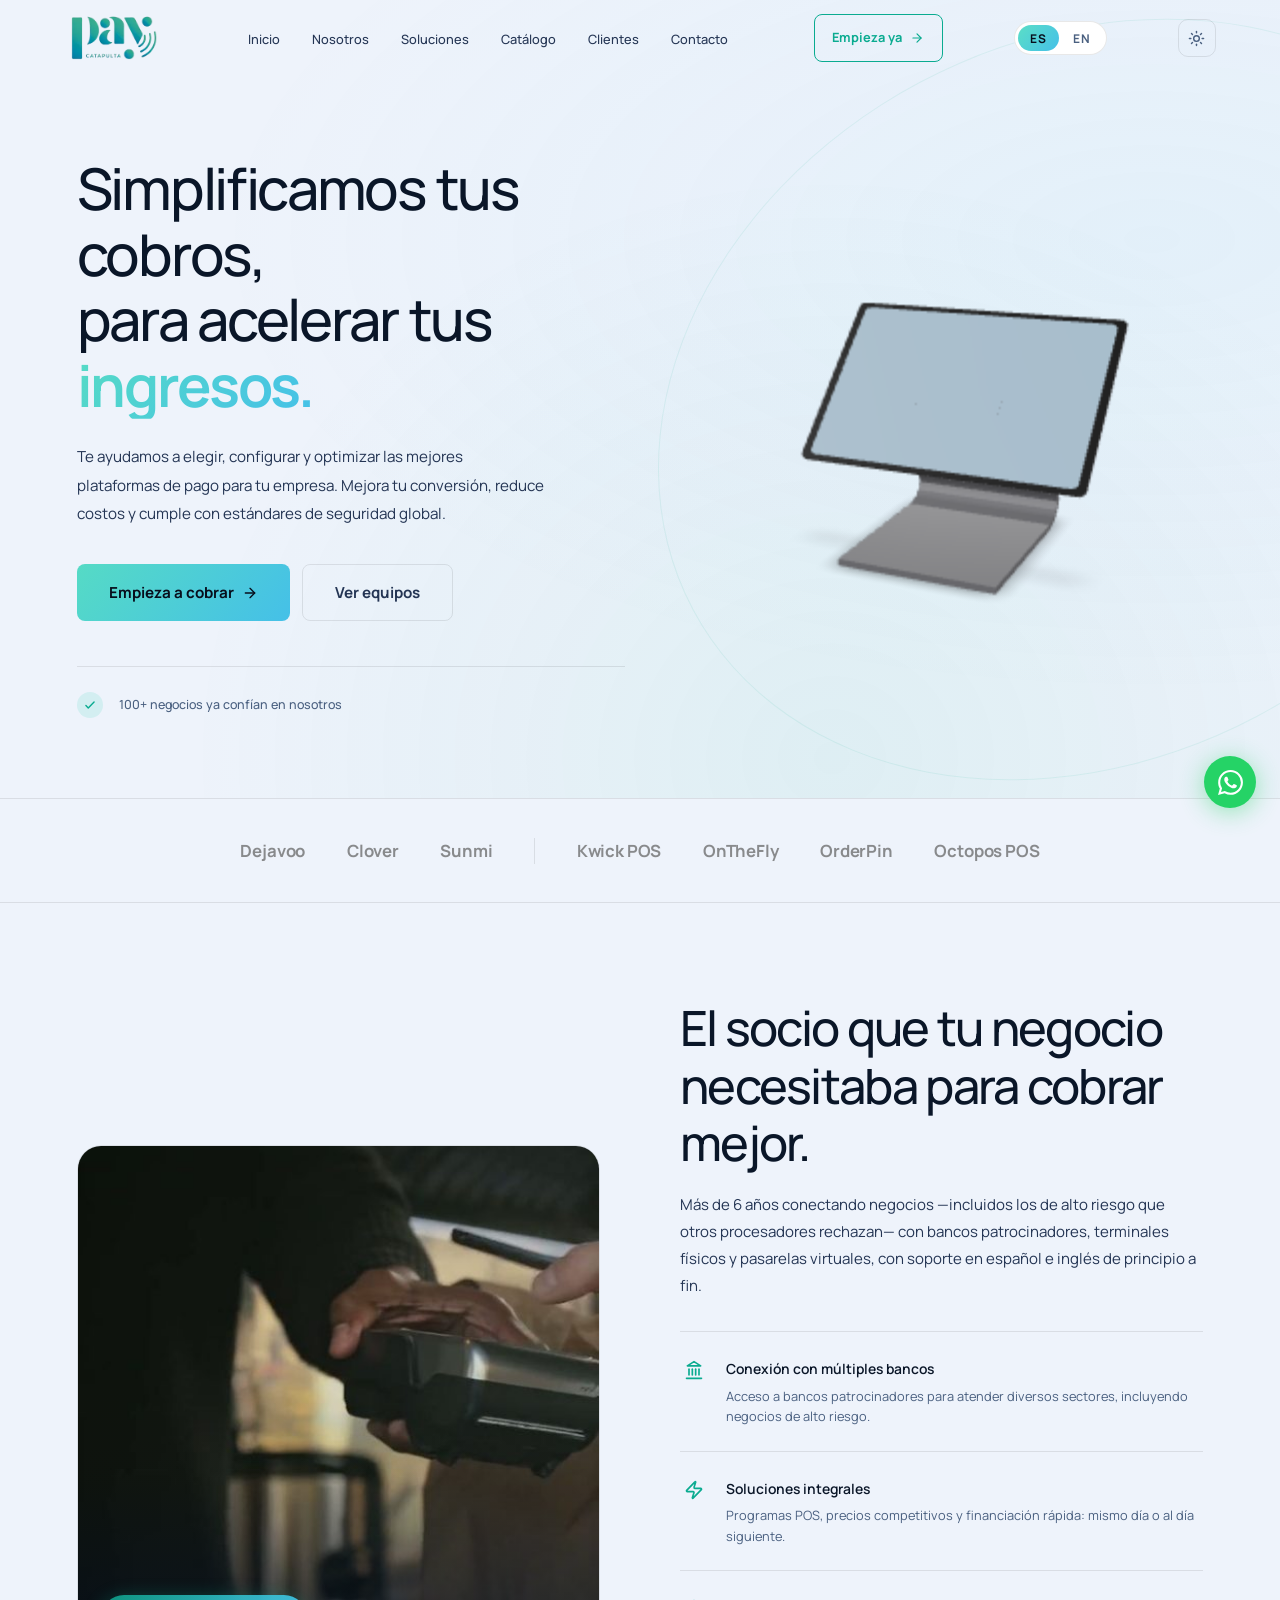
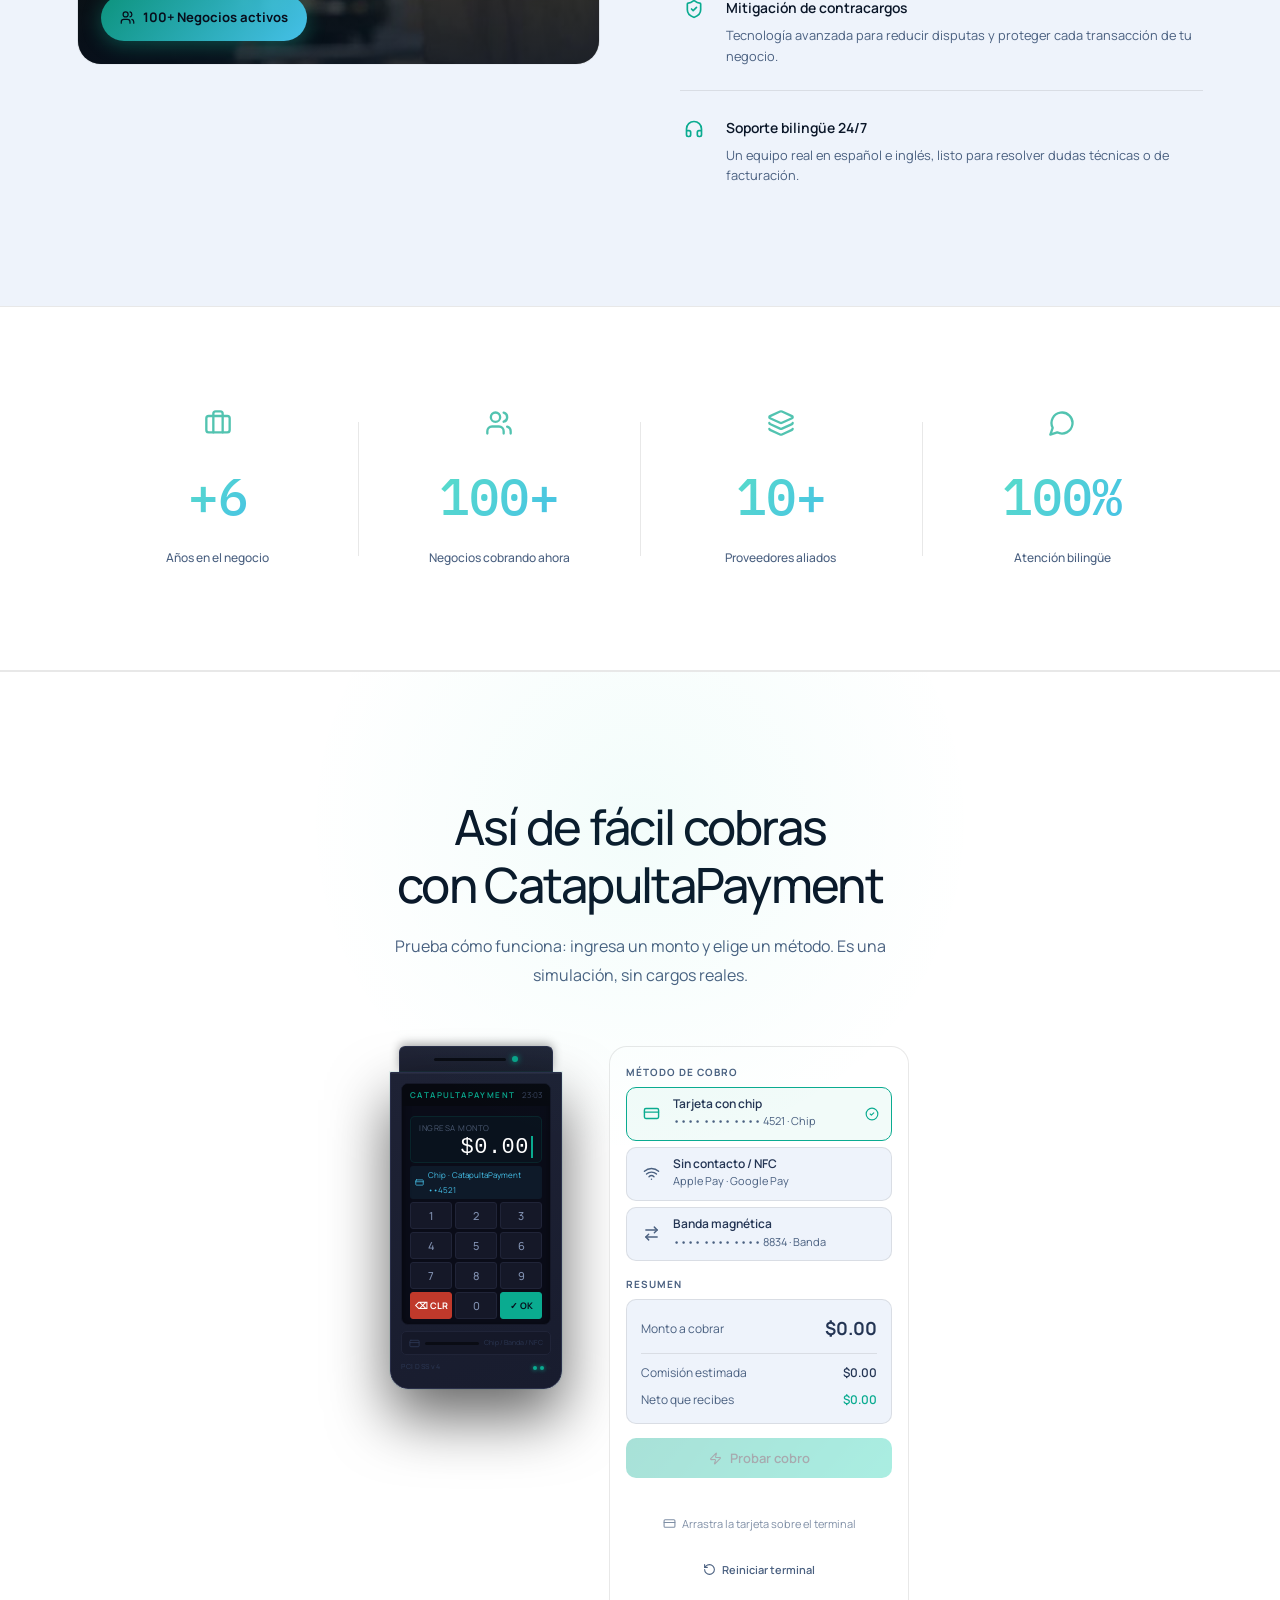
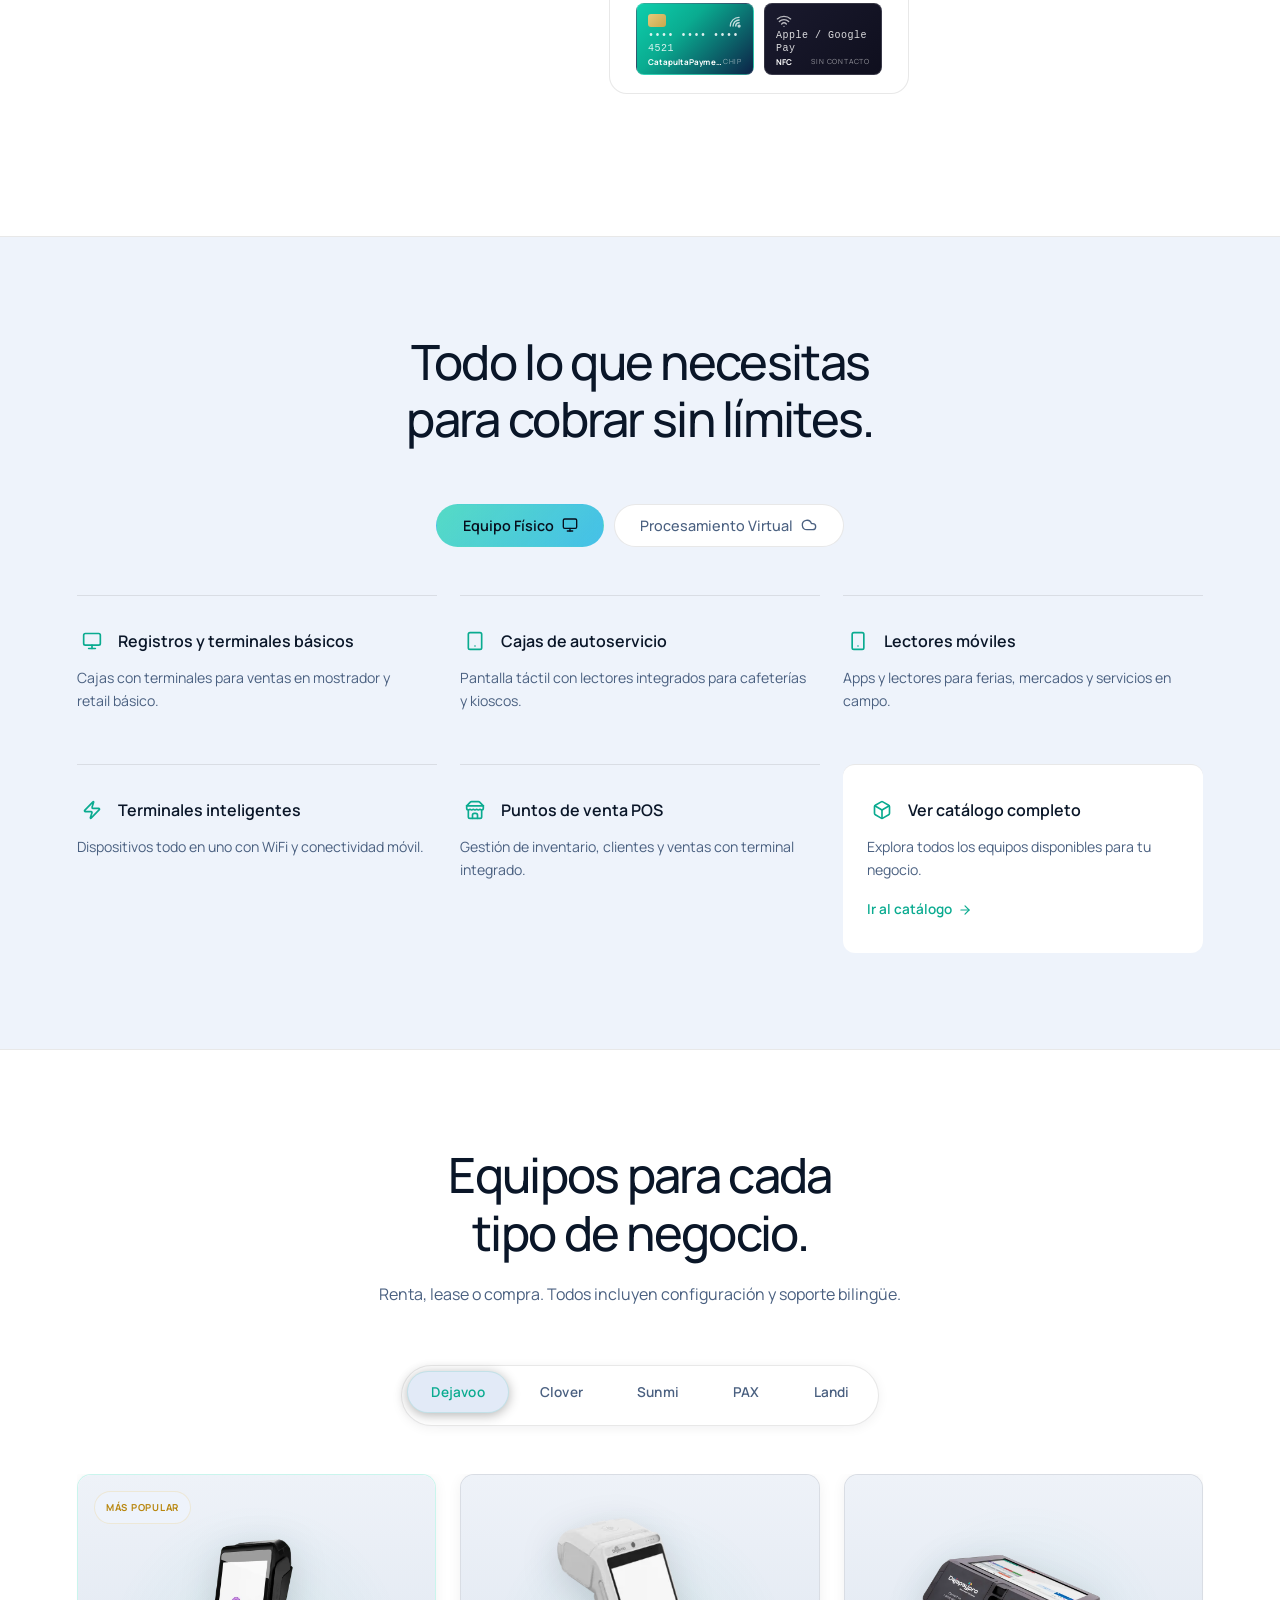
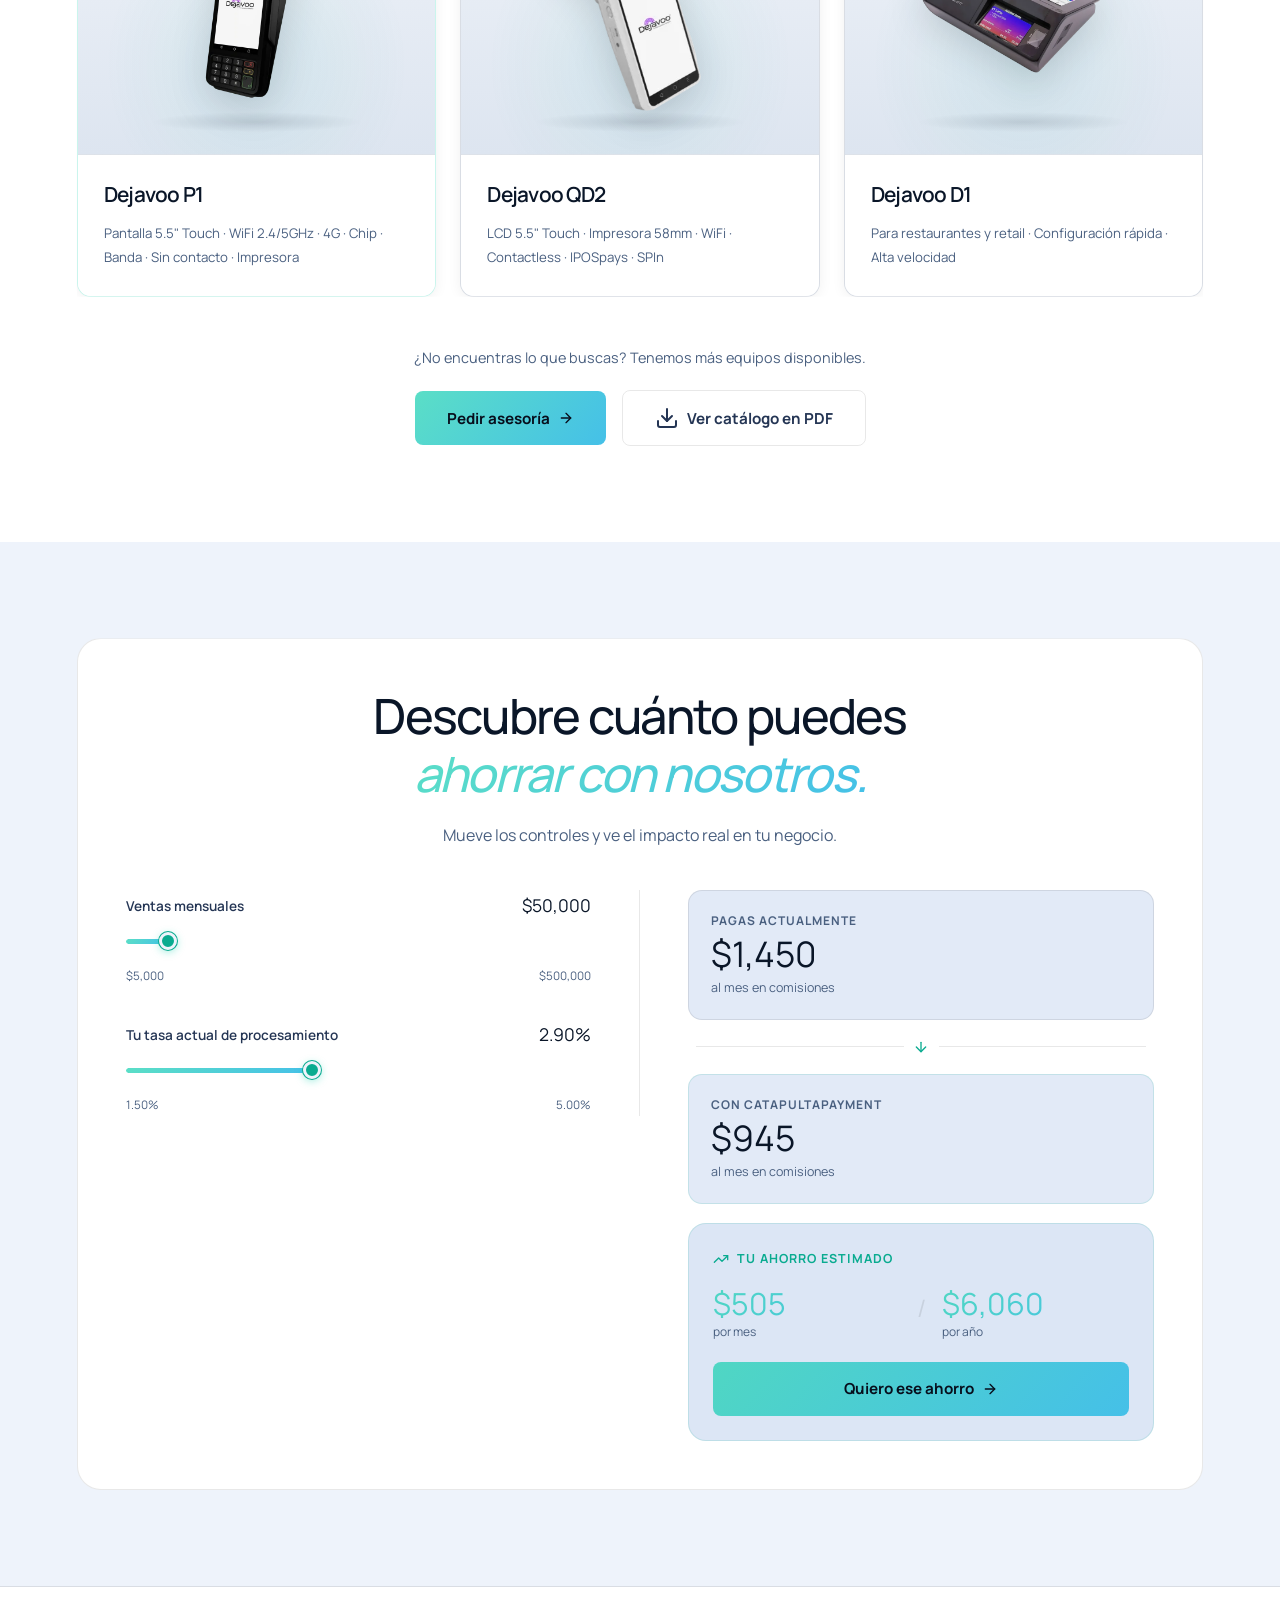
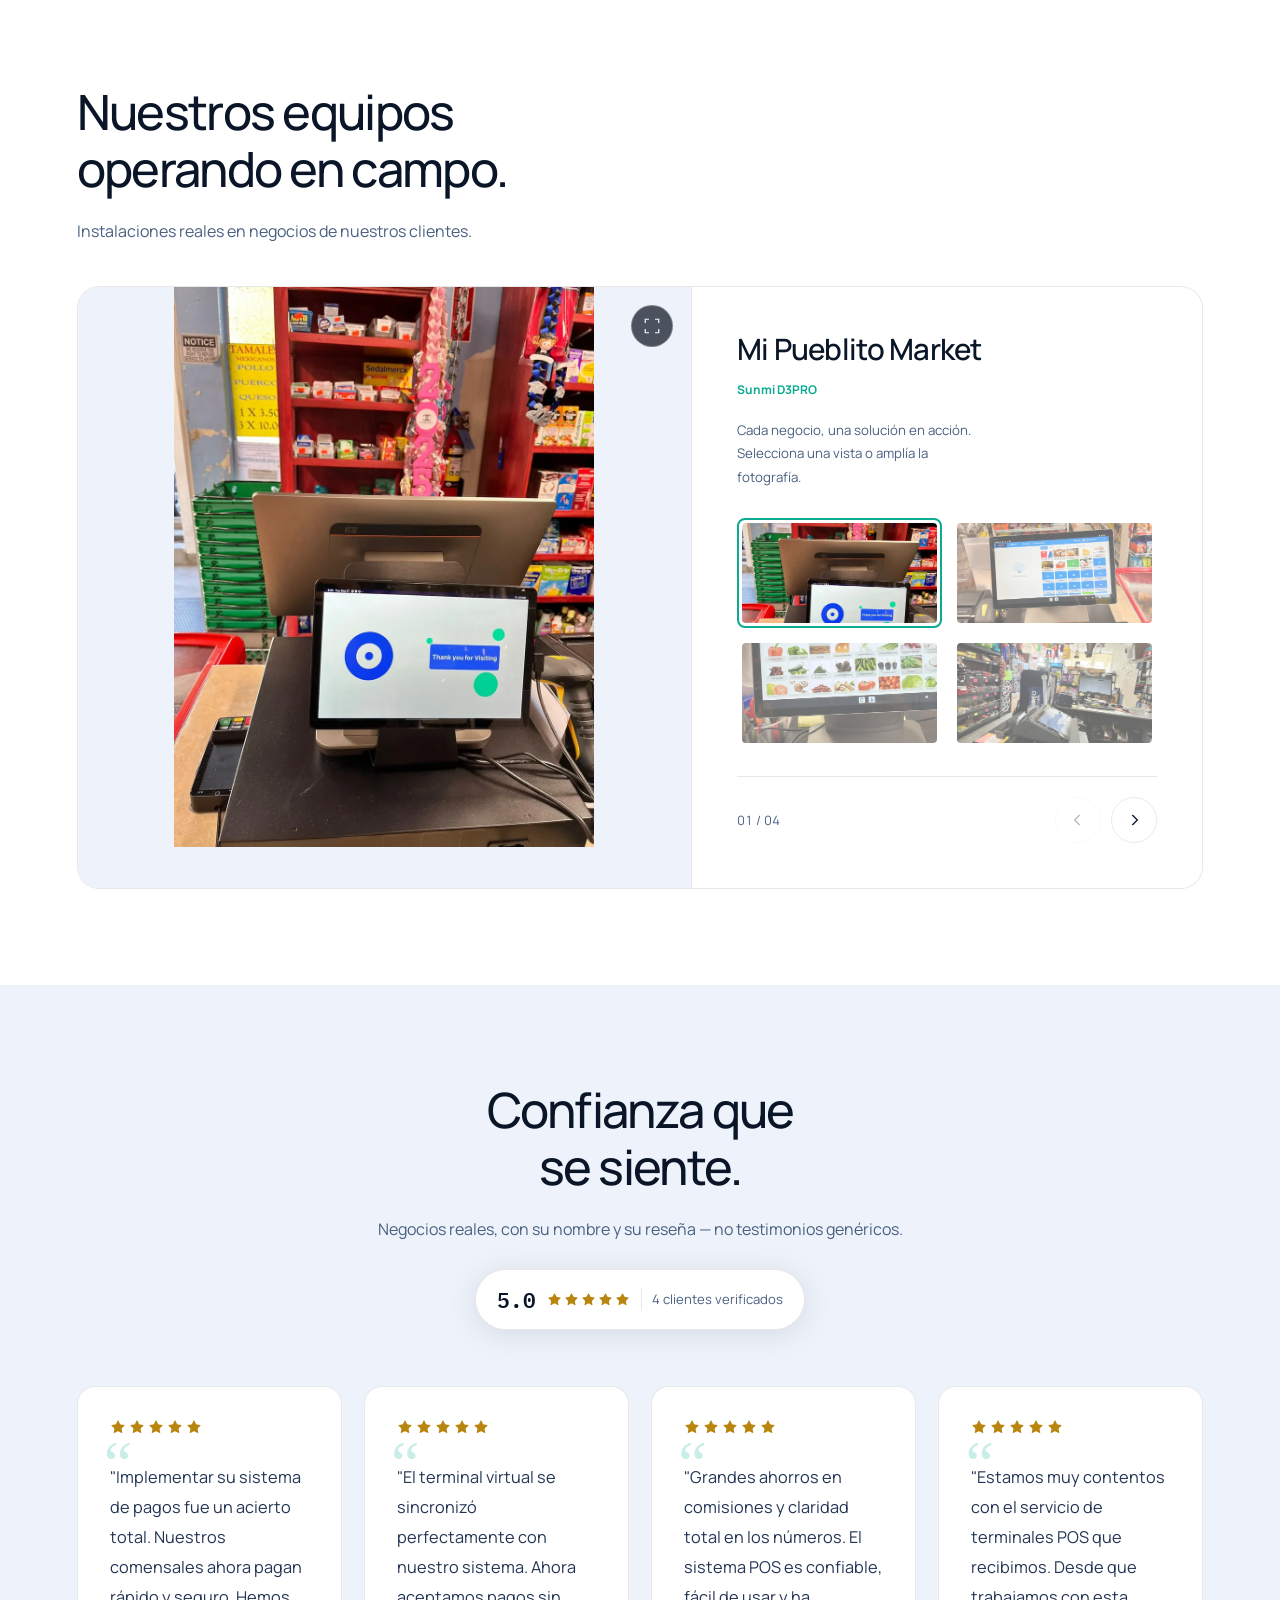
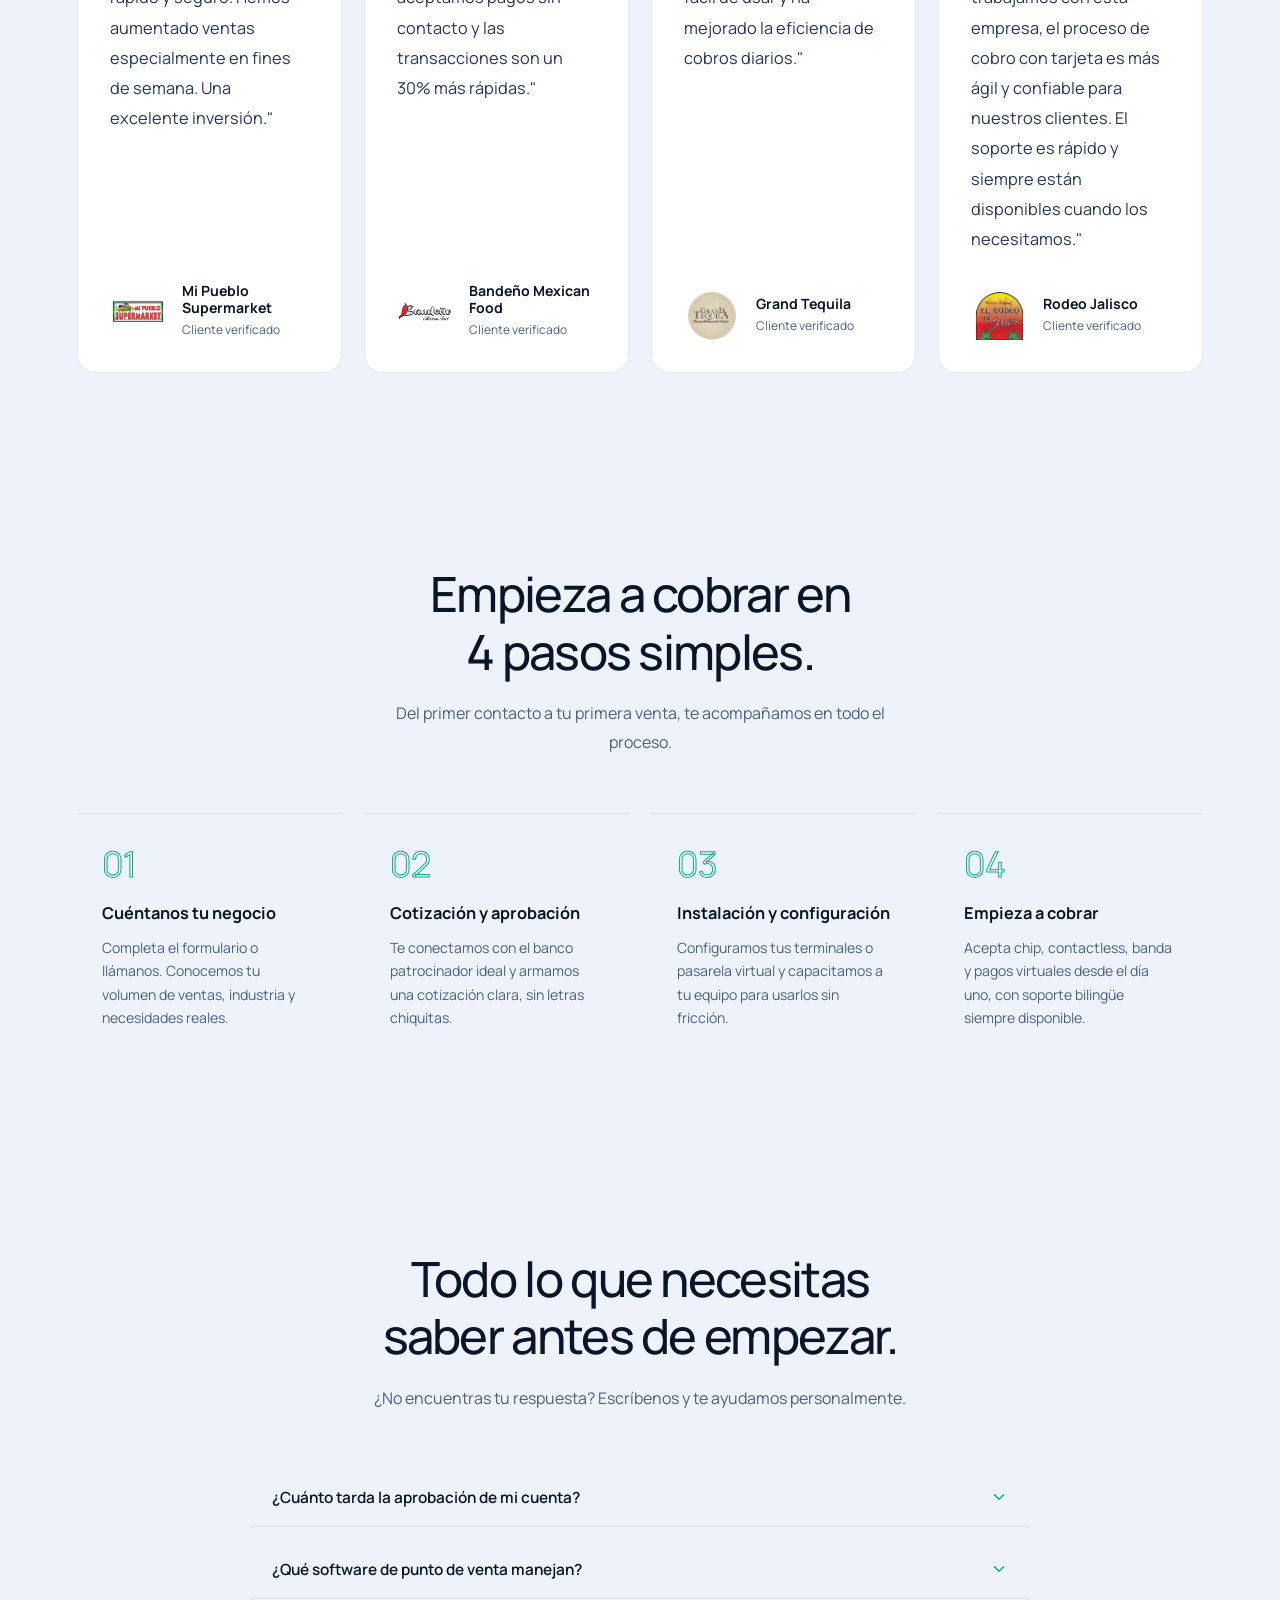
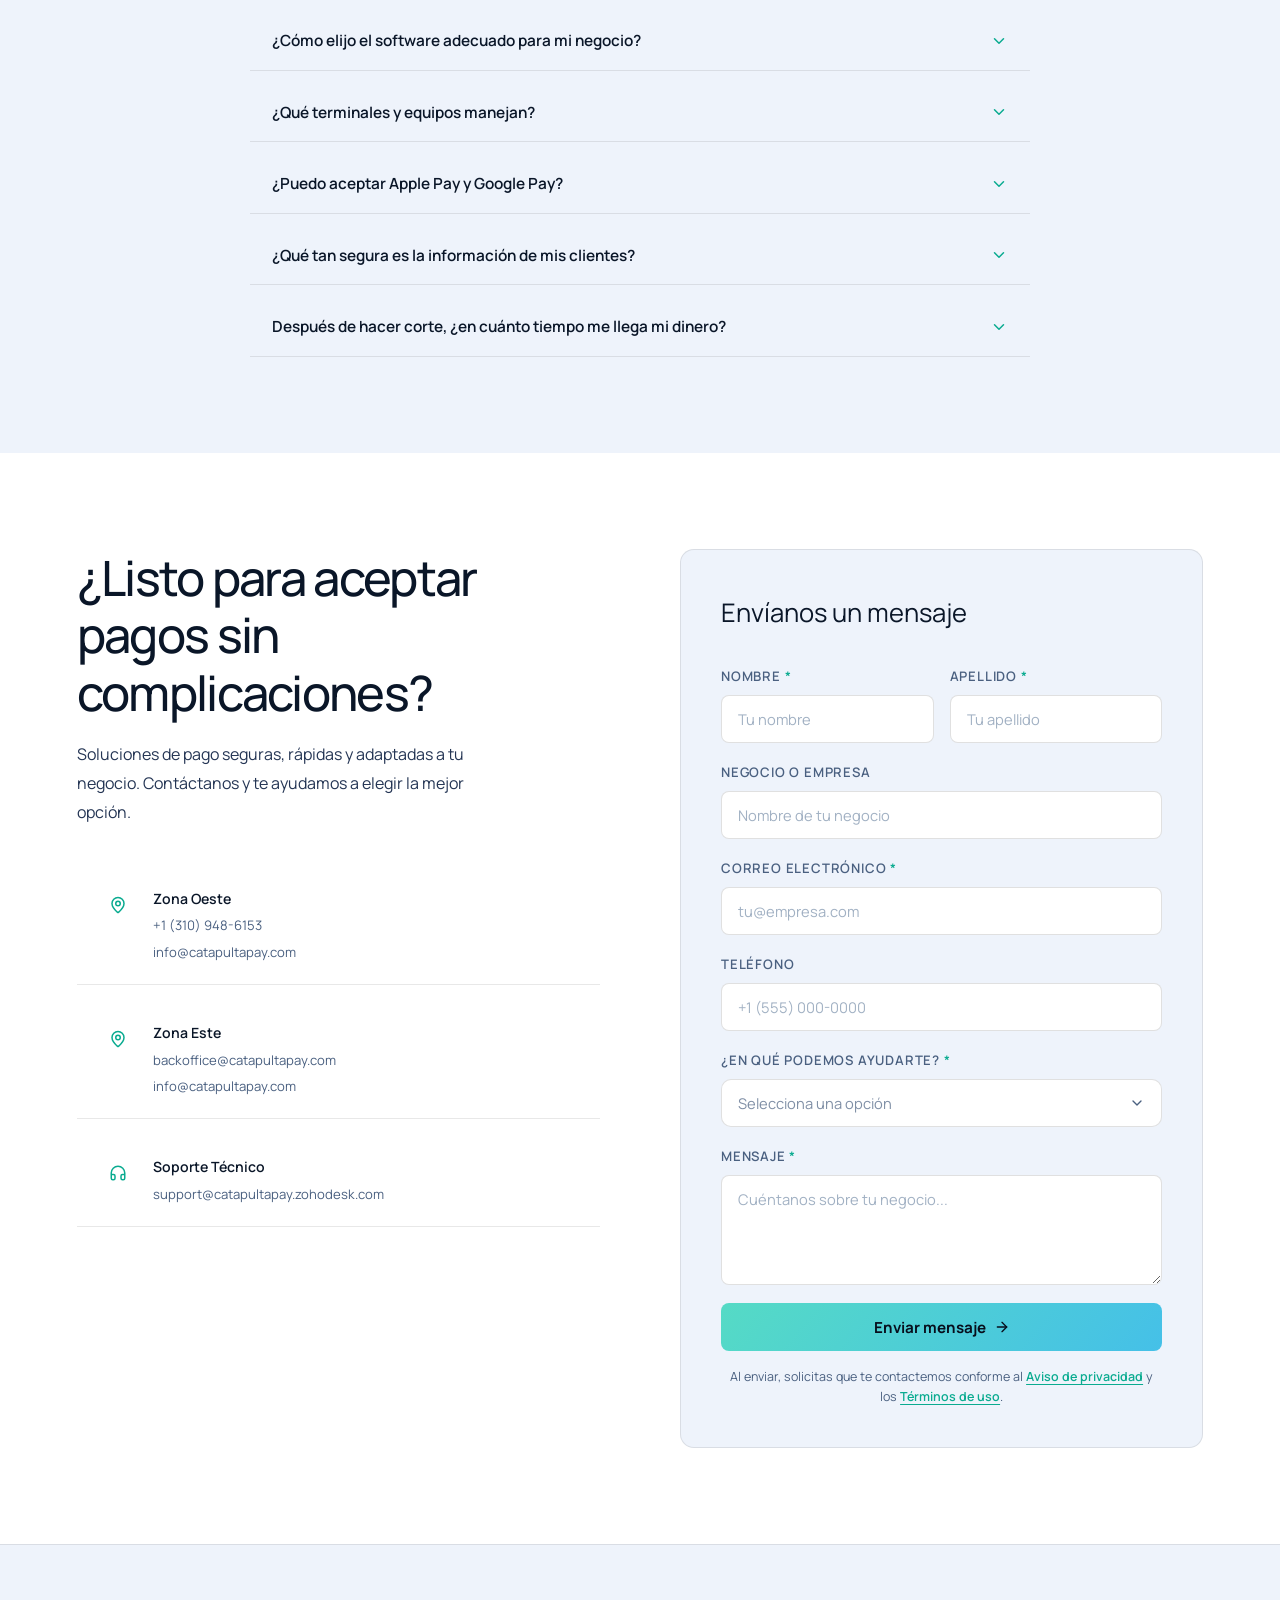
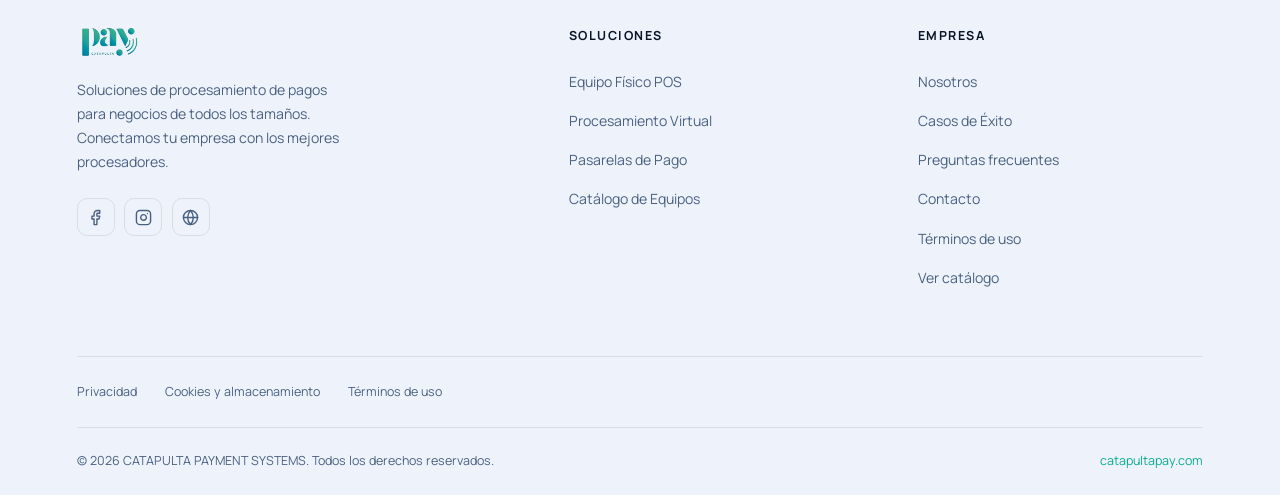
==== index.html @ 8e35b25a "Mejorar videos animados y corregir idiomas y SEO" ====
<!DOCTYPE html>
<html lang="es" data-theme="light">
    <head>
  <meta charset="UTF-8" />
  <meta name="viewport" content="width=device-width, initial-scale=1.0" />
  <meta name="description" content="Terminales POS, pagos en línea y soporte en español e inglés para negocios en Estados Unidos. Conoce los equipos y solicita asesoría con CatapultaPayment." />
    <meta name="robots" content="index, follow, max-image-preview:large, max-snippet:-1, max-video-preview:-1" />
  <meta name="theme-color" content="#eef3fb" />
  <link rel="canonical" href="https://catapultapay.com/" />
  <link rel="alternate" hreflang="es" href="https://catapultapay.com/" />
  <link rel="alternate" hreflang="en" href="https://catapultapay.com/en/" />
  <link rel="alternate" hreflang="x-default" href="https://catapultapay.com/" />
  <link rel="sitemap" type="application/xml" href="/sitemap.xml" />
  <link rel="alternate" type="text/plain" href="/llms.txt" title="Resumen de CatapultaPayment para asistentes de IA" />

  <!-- Open Graph / Facebook -->
  <meta property="og:type" content="website" />
  <meta property="og:url" content="https://catapultapay.com/" />
  <meta property="og:site_name" content="CatapultaPayment" />
  <meta property="og:locale" content="es_MX" />
  <meta property="og:locale:alternate" content="en_US" />
  <meta property="og:title" content="Terminales POS y procesamiento de pagos en EE. UU. | CatapultaPayment" />
  <meta property="og:description" content="Terminales POS, pagos en línea y soporte en español e inglés para negocios en Estados Unidos. Conoce los equipos y solicita asesoría con CatapultaPayment." />
  <meta property="og:image" content="https://catapultapay.com/assets/images/og-cover.jpg" />
  <meta property="og:image:width" content="1200" />
  <meta property="og:image:height" content="630" />
  <meta property="og:image:alt" content="CatapultaPayment — soluciones de procesamiento de pagos para negocios" />

  <!-- Twitter Card -->
  <meta name="twitter:card" content="summary_large_image" />
  <meta name="twitter:image:alt" content="CatapultaPayment — soluciones de procesamiento de pagos para negocios" />
  <meta name="twitter:title" content="Terminales POS y procesamiento de pagos en EE. UU. | CatapultaPayment" />
  <meta name="twitter:description" content="Terminales POS, pagos en línea y soporte en español e inglés para negocios en Estados Unidos. Conoce los equipos y solicita asesoría con CatapultaPayment." />
  <meta name="twitter:image" content="https://catapultapay.com/assets/images/og-cover.jpg" />

<title>Terminales POS y procesamiento de pagos en EE. UU. | CatapultaPayment</title>
<link rel="icon" href="favicon.ico" sizes="32x32" />
<link rel="icon" type="image/png" sizes="32x32" href="assets/icons/favicon-32.png" />
<link rel="icon" type="image/png" sizes="16x16" href="assets/icons/favicon-16.png" />
<link rel="icon" type="image/svg+xml" href="favicon.svg?v=1.1" />
<link rel="apple-touch-icon" href="assets/icons/apple-touch-icon.png" />
<link rel="manifest" href="manifest.json" />
  <link rel="preload" href="assets/fonts/design/manrope.woff2" as="font" type="font/woff2" crossorigin />
  <!-- Lucide Icons CDN -->
<script src="assets/js/icons.js?v=62" defer></script>
<link rel="stylesheet" href="assets/css/terminal-icons.css?v=62" />
  <!-- Styles -->
  <link rel="stylesheet" href="styles.css?v=62" />
  <link rel="stylesheet" href="design.css?v=62" />
  <link rel="stylesheet" href="page-state.css?v=62" />
<link rel="preload" href="assets/icons/logo-site.webp" as="image" fetchpriority="high">

<!-- Structured data -->
<script type="application/ld+json">
{
  "@context": "https://schema.org",
  "@graph": [
    {
      "@type": "Organization",
      "name": "CatapultaPayment",
      "alternateName": "Catapulta Payment Systems",
      "url": "https://catapultapay.com/",
      "logo": "https://catapultapay.com/imagecata.png",
      "image": "https://catapultapay.com/assets/images/og-cover.jpg",
      "description": "Terminales POS, pagos en línea y soporte en español e inglés para negocios en Estados Unidos. Conoce los equipos y solicita asesoría con CatapultaPayment.",
      "telephone": "+1-310-948-6153",
      "email": "info@catapultapay.com",
      "sameAs": [
        "https://www.facebook.com/profile.php?id=61579278503414",
        "https://www.instagram.com/paycatapulta"
      ],
      "areaServed": "US",
      "contactPoint": {
        "@type": "ContactPoint",
        "telephone": "+1-310-948-6153",
        "email": "info@catapultapay.com",
        "contactType": "sales",
        "availableLanguage": [
          "Spanish",
          "English"
        ]
      },
      "@id": "https://catapultapay.com/#organization"
    },
    {
      "@type": "WebSite",
      "@id": "https://catapultapay.com/#website",
      "url": "https://catapultapay.com/",
      "name": "CatapultaPayment",
      "publisher": {
        "@id": "https://catapultapay.com/#organization"
      },
      "inLanguage": [
        "es",
        "en"
      ]
    },
    {
      "@type": "WebPage",
      "@id": "https://catapultapay.com/#webpage",
      "url": "https://catapultapay.com/",
      "name": "Terminales POS y procesamiento de pagos en EE. UU. | CatapultaPayment",
      "description": "Terminales POS, pagos en línea y soporte en español e inglés para negocios en Estados Unidos. Conoce los equipos y solicita asesoría con CatapultaPayment.",
      "inLanguage": "es-MX",
      "isPartOf": {
        "@id": "https://catapultapay.com/#website"
      },
      "about": {
        "@id": "https://catapultapay.com/#organization"
      },
      "mainEntity": {
        "@id": "https://catapultapay.com/#payment-services"
      },
      "hasPart": {
        "@id": "https://catapultapay.com/#faq"
      }
    },
    {
      "@type": "Service",
      "@id": "https://catapultapay.com/#payment-services",
      "name": "Procesamiento de pagos para negocios",
      "serviceType": "Procesamiento de pagos B2B, terminales POS y pagos virtuales",
      "provider": {
        "@id": "https://catapultapay.com/#organization"
      },
      "areaServed": {
        "@type": "Country",
        "name": "United States"
      },
      "url": "https://catapultapay.com/#solutions",
      "hasOfferCatalog": {
        "@type": "OfferCatalog",
        "name": "Soluciones de pago",
        "itemListElement": [
          {
            "@type": "Offer",
            "itemOffered": {
              "@type": "Service",
              "name": "Terminales y puntos de venta POS",
              "url": "https://catapultapay.com/#catalogo"
            }
          },
          {
            "@type": "Offer",
            "itemOffered": {
              "@type": "Service",
              "name": "Procesamiento virtual y pasarelas de pago",
              "url": "https://catapultapay.com/#solutions"
            }
          }
        ]
      }
    },
    {
      "@type": "FAQPage",
      "mainEntity": [
        {
          "@type": "Question",
          "name": "¿Cuánto tarda la aprobación de mi cuenta?",
          "acceptedAnswer": {
            "@type": "Answer",
            "text": "Depende del banco patrocinador y el tipo de negocio. Para la mayoría de los comercios el proceso toma entre 24 y 48 horas hábiles; los negocios de alto riesgo pueden requerir un poco más de tiempo por la revisión adicional."
          }
        },
        {
          "@type": "Question",
          "name": "¿Qué software de punto de venta manejan?",
          "acceptedAnswer": {
            "@type": "Answer",
            "text": "Trabajamos con varias plataformas de software según el tipo de negocio: Kwick POS, OnTheFly, OrderPin y Octopos POS. Cada una está pensada para distintos giros (restaurantes, retail, servicios), así que te ayudamos a elegir la que mejor se adapte a tu operación."
          }
        },
        {
          "@type": "Question",
          "name": "¿Cómo elijo el software adecuado para mi negocio?",
          "acceptedAnswer": {
            "@type": "Answer",
            "text": "Durante tu cotización revisamos cómo opera tu negocio — mesas, inventario, delivery, múltiples sucursales — y te recomendamos la plataforma (Kwick POS, OnTheFly, OrderPin u Octopos POS) que mejor se ajusta, sin que tengas que adivinar."
          }
        },
        {
          "@type": "Question",
          "name": "¿Qué terminales y equipos manejan?",
          "acceptedAnswer": {
            "@type": "Answer",
            "text": "Trabajamos con las marcas líderes del mercado: Dejavoo, Clover, Sunmi, PAX y Landi. Puedes comprar el equipo o acceder a renta/lease según lo que más te convenga — revisa nuestro catálogo completo."
          }
        },
        {
          "@type": "Question",
          "name": "¿Puedo aceptar Apple Pay y Google Pay?",
          "acceptedAnswer": {
            "@type": "Answer",
            "text": "Sí. Todas las terminales que manejamos con lector sin contacto/NFC aceptan Apple Pay, Google Pay y tarjetas contactless de cualquier banco."
          }
        },
        {
          "@type": "Question",
          "name": "¿Qué tan segura es la información de mis clientes?",
          "acceptedAnswer": {
            "@type": "Answer",
            "text": "Trabajamos con procesadoras y terminales certificados bajo el estándar PCI DSS, y los datos de la tarjeta viajan cifrados en cada transacción. Además usamos tecnología de mitigación de contracargos para proteger cada venta."
          }
        },
        {
          "@type": "Question",
          "name": "Después de hacer corte, ¿en cuánto tiempo me llega mi dinero?",
          "acceptedAnswer": {
            "@type": "Answer",
            "text": "Depende de la procesadora asignada a tu negocio. Lo normal es que el depósito llegue al siguiente día hábil después del corte, aunque en algunos casos puede tomar un día adicional."
          }
        }
      ],
      "@id": "https://catapultapay.com/#faq",
      "inLanguage": "es"
    }
  ]
}
</script>

</head>
<body>
  <a class="skip-link" href="#main">Saltar al contenido principal</a>
  <audio id="brandAudio" src="assets/audio/catapultapayment-signature.mp3" preload="none" aria-hidden="true"></audio>
  <div class="site-loader" id="siteLoader" hidden>
    <div class="loader-content">
      <div class="loader-status" role="status">
        <svg class="loader-glyph" viewBox="6 6 48 48" aria-hidden="true">
          <defs>
            <linearGradient id="loaderBrand" x1="11" y1="54" x2="54" y2="11" gradientUnits="userSpaceOnUse">
              <stop offset="0" stop-color="#0ECFAD"/>
              <stop offset="0.52" stop-color="#20C9C4"/>
              <stop offset="1" stop-color="#45C0E8"/>
            </linearGradient>
          </defs>
          <path class="lg-arc" d="M35.3 45.2A10 10 0 0 1 45.3 35.2" stroke-width="4.5"/>
          <path class="lg-arc" d="M27.1 45.2A18.2 18.2 0 0 1 45.3 27" stroke-width="4.1"/>
          <path class="lg-arc" d="M18.9 45.2A26.4 26.4 0 0 1 45.3 18.8" stroke-width="3.7"/>
          <path class="lg-arc" d="M10.7 45.2A34.6 34.6 0 0 1 45.3 10.6" stroke-width="3.3"/>
          <circle class="lg-dot" cx="45.3" cy="45.2" r="4.9"/>
        </svg>
        <span class="sr-only loader-status-text">Preparando tu experiencia</span>
      </div>
      <p class="loader-brand">
        <span class="loader-brand-main grad-text">pay</span>
        <span class="loader-brand-sub">CATAPULTA</span>
      </p>
      <p class="loader-tagline">Pagos simples. Negocios que crecen.</p>
    </div>
  </div>
  <script src="loading.js?v=62"></script>

  <!-- ── NAVBAR ── -->
  <nav id="nav" aria-label="Navegación principal">
    <div class="nav-inner">
      <a href="#hero" class="nav-logo">
        <img src="assets/icons/logo-site.webp" alt="CatapultaPayment" width="98" height="52" fetchpriority="high" />
      </a>

      <ul class="nlinks" role="list">
        <li><a href="#hero" class="nav-link">Inicio</a></li>
        <li><a href="#about" class="nav-link">Nosotros</a></li>
        <li><a href="#solutions" class="nav-link">Soluciones</a></li>
        <li><a href="#catalogo" class="nav-link">Catálogo</a></li>
        <li><a href="#testimonials" class="nav-link">Clientes</a></li>
        <li><a href="#contact" class="nav-link">Contacto</a></li>
      </ul>

      <a href="#contact" class="ncta btn-outline" aria-label="Empieza ya, ir a contacto">
        Empieza ya <i data-lucide="arrow-right" aria-hidden="true"></i>
      </a>

      <div class="lang-toggle" id="langToggle" role="group" aria-label="Cambiar idioma">
        <button class="lang-btn active" data-lang="es" aria-pressed="true">ES</button>
        <button class="lang-btn" data-lang="en" aria-pressed="false">EN</button>
      </div>

      <button class="theme-toggle" id="themeToggle" aria-label="Cambiar tema claro/oscuro">
        <i data-lucide="sun" class="icon-sun" aria-hidden="true"></i>
        <i data-lucide="moon" class="icon-moon" aria-hidden="true"></i>
      </button>

      <button class="nav-hamburger" id="navHamburger" aria-label="Abrir menú de navegación" aria-expanded="false" aria-controls="mobileMenu">
        <i data-lucide="menu" aria-hidden="true" id="iconMenu" class="icon-menu"></i>
        <i data-lucide="x" aria-hidden="true" id="iconClose" class="icon-close"></i>
      </button>
    </div>

    </nav>

  <!-- Mobile menu — fuera del nav para evitar el bug de backdrop-filter -->
  <div class="mobile-menu-backdrop" id="mobileMenuBackdrop" aria-hidden="true"></div>
  <div class="mobile-menu" id="mobileMenu" aria-hidden="true">
    <ul role="list">
      <li><a href="#hero" class="mobile-link"><span class="mobile-link-icon"><i data-lucide="store" aria-hidden="true"></i></span><span class="mobile-link-label">Inicio</span></a></li>
      <li><a href="#about" class="mobile-link"><span class="mobile-link-icon"><i data-lucide="briefcase" aria-hidden="true"></i></span><span class="mobile-link-label">Nosotros</span></a></li>
      <li><a href="#solutions" class="mobile-link"><span class="mobile-link-icon"><i data-lucide="layers" aria-hidden="true"></i></span><span class="mobile-link-label">Soluciones</span></a></li>
      <li><a href="#catalogo" class="mobile-link"><span class="mobile-link-icon"><i data-lucide="box" aria-hidden="true"></i></span><span class="mobile-link-label">Catálogo</span></a></li>
      <li><a href="#testimonials" class="mobile-link"><span class="mobile-link-icon"><i data-lucide="users" aria-hidden="true"></i></span><span class="mobile-link-label">Clientes</span></a></li>
      <li><a href="#contact" class="mobile-link"><span class="mobile-link-icon"><i data-lucide="message-circle" aria-hidden="true"></i></span><span class="mobile-link-label">Contacto</span></a></li>
      <li><a href="#contact" class="btn-primary mobile-cta">Empieza ya <i data-lucide="arrow-right" aria-hidden="true"></i></a></li>
      <li class="mobile-menu-divider">
        <span class="mobile-menu-section-label">Preferencias</span>
        <div class="mobile-prefs-row">
          <div class="lang-toggle mobile-lang-toggle" id="langToggleMobile" role="group" aria-label="Cambiar idioma">
            <button class="lang-btn active" data-lang="es">ES</button>
            <button class="lang-btn" data-lang="en">EN</button>
          </div>
          <button class="theme-toggle mobile-theme-btn" id="themeToggleMobile" aria-label="Cambiar tema claro/oscuro">
            <i data-lucide="sun" class="icon-sun" aria-hidden="true"></i>
            <i data-lucide="moon" class="icon-moon" aria-hidden="true"></i>
            <span class="mobile-theme-label">Modo oscuro</span>
          </button>
        </div>
      </li>
    </ul>
  </div>

  <main id="main">
  <!-- ── HERO ── -->
  <section id="hero">


    <div class="hero-grid">
      <!-- Copy -->
      <div class="hero-copy">
        <h1 class="reveal">
          Simplificamos tus cobros,<br />
          para acelerar tus<br />
          <em class="grad-text">ingresos.</em>
        </h1>

        <p class="hero-desc reveal">
          Te ayudamos a elegir, configurar y optimizar las mejores
          plataformas de pago para tu empresa. Mejora tu conversión,
          reduce costos y cumple con estándares de seguridad global.
        </p>

        <div class="hero-actions reveal">
          <a href="#contact" class="btn-primary">
            Empieza a cobrar <i data-lucide="arrow-right" aria-hidden="true"></i>
          </a>
          <a href="#catalogo" class="btn-ghost">
            Ver equipos
          </a>
        </div>

        <div class="trust-bar reveal">
          <span class="trust-check" aria-hidden="true">
            <svg viewBox="0 0 24 24" fill="none" xmlns="http://www.w3.org/2000/svg">
              <path d="M5 13l4 4L19 7" stroke="currentColor" stroke-width="2.4" stroke-linecap="round" stroke-linejoin="round"/>
            </svg>
          </span>
          <p class="trust-text">100+ negocios ya confían en nosotros</p>
        </div>
      </div>

      <!-- Terminal POS en 3D (modelo real, no una gráfica inventada) -->
      <div class="hero-card-wrap">
        <div class="hero-3d-card" id="hero3d">
          <model-viewer
            class="hero-model"
            src="assets/models/pos-machine.glb"
            alt="Terminal POS de CatapultaPayment en 3D"
            auto-rotate
            auto-rotate-delay="0"
            rotation-per-second="14deg"
            environment-image="neutral"
            shadow-intensity="1"
            shadow-softness="1"
            camera-orbit="-22deg 73deg 105%"
            field-of-view="26deg"
            exposure="1.1"
            loading="eager"
            tabindex="-1"
          >
          </model-viewer>
        </div>
      </div>

    </div>
  </section>

  <!-- ── MARCAS CON LAS QUE TRABAJAMOS ──
       Texto como marcador: cuando tengas los logos reales, cambia cada
       span.brand-mark por una imagen con esa misma clase; el CSS ya
       funciona para ambos casos. -->
  <div class="brand-strip">
    <div class="container">
      <div class="brand-strip-row">
        <span class="brand-mark">Dejavoo</span>
        <span class="brand-mark">Clover</span>
        <span class="brand-mark">Sunmi</span>
        <span class="brand-sep" aria-hidden="true"></span>
        <span class="brand-mark">Kwick POS</span>
        <span class="brand-mark">OnTheFly</span>
        <span class="brand-mark">OrderPin</span>
        <span class="brand-mark">Octopos POS</span>
      </div>
    </div>
  </div>

  <!-- ── NOSOTROS ── -->
  <section id="about">
    <div class="container">
      <div class="about-grid">
        <!-- Imagen -->
        <div class="about-image-wrap reveal-left">
  <div class="about-video-wrap">
    <video
  class="about-video"
  muted
  loop
  playsinline
  preload="none"
  poster="about-poster.jpg"
  data-src="video1.mp4"
  style="will-change: auto;"
  onerror="this.style.display='none'"
></video>
    <div class="about-video-overlay"></div>
    <div class="about-video-scanline" aria-hidden="true"></div>
  </div>
  <div class="about-badge">
            <i data-lucide="users" aria-hidden="true"></i>
            <span>100+ Negocios activos</span>
          </div>
        </div>

        <!-- Copy -->
        <div class="about-copy reveal-right">
          <h2 class="section-title">
            El socio que tu negocio<br />
            necesitaba para cobrar mejor.
          </h2>
          <p class="about-desc">
            Más de 6 años conectando negocios —incluidos los de alto riesgo
            que otros procesadores rechazan— con bancos patrocinadores,
            terminales físicos y pasarelas virtuales, con soporte en
            español e inglés de principio a fin.
          </p>

          <div class="feature-cards">
            <article class="feature-card reveal">
              <div class="feature-icon">
                <i data-lucide="landmark" aria-hidden="true"></i>
              </div>
              <div class="feature-text">
                <h3>Conexión con múltiples bancos</h3>
                <p>Acceso a bancos patrocinadores para atender diversos sectores, incluyendo negocios de alto riesgo.</p>
              </div>
            </article>

            <article class="feature-card reveal">
              <div class="feature-icon">
                <i data-lucide="zap" aria-hidden="true"></i>
              </div>
              <div class="feature-text">
                <h3>Soluciones integrales</h3>
                <p>Programas POS, precios competitivos y financiación rápida: mismo día o al día siguiente.</p>
              </div>
            </article>

            <article class="feature-card reveal">
              <div class="feature-icon">
                <i data-lucide="shield-check" aria-hidden="true"></i>
              </div>
              <div class="feature-text">
                <h3>Mitigación de contracargos</h3>
                <p>Tecnología avanzada para reducir disputas y proteger cada transacción de tu negocio.</p>
              </div>
            </article>

            <article class="feature-card reveal">
              <div class="feature-icon">
                <i data-lucide="headphones" aria-hidden="true"></i>
              </div>
              <div class="feature-text">
                <h3>Soporte bilingüe 24/7</h3>
                <p>Un equipo real en español e inglés, listo para resolver dudas técnicas o de facturación.</p>
              </div>
            </article>
          </div>
        </div>
      </div>
    </div>
  </section>

  <!-- ── STATS ── -->
  <div id="stats">
    <div class="container">
      <div class="stats-grid">
        <div class="stat-item">
          <i data-lucide="briefcase" aria-hidden="true" class="stat-icon"></i>
          <span class="stat-num counter grad-text" data-target="6" data-prefix="+" data-suffix="">6</span>
          <span class="stat-label">Años en el negocio</span>
        </div>
        <div class="stat-item">
          <i data-lucide="users" aria-hidden="true" class="stat-icon"></i>
          <span class="stat-num counter grad-text" data-target="100" data-prefix="" data-suffix="+">100</span>
          <span class="stat-label">Negocios cobrando ahora</span>
        </div>
        <div class="stat-item">
          <i data-lucide="layers" aria-hidden="true" class="stat-icon"></i>
          <span class="stat-num counter grad-text" data-target="10" data-prefix="" data-suffix="+">10</span>
          <span class="stat-label">Proveedores aliados</span>
        </div>
        <div class="stat-item">
          <i data-lucide="message-circle" aria-hidden="true" class="stat-icon"></i>
          <span class="stat-num counter grad-text" data-target="100" data-prefix="" data-suffix="%">100</span>
          <span class="stat-label">Atención bilingüe</span>
        </div>
      </div>
    </div>
  </div>

<!-- ── TERMINAL INTERACTIVA ── -->
<section id="terminal">
  <div class="container">


<h2 class="sr-only" id="termSrTitle">Simulador de terminal POS CatapultaPayment — ingresa un monto con el teclado numérico, elige método de pago y procesa la transacción</h2>
<div class="pos-outer">
  <div class="section-header reveal">
    <h2 class="section-title" id="termTitle">Así de fácil cobras con CatapultaPayment</h2>
    <p class="section-desc" id="termDesc">Ingresa el monto con el teclado, elige cómo cobrar y procesa en segundos.</p>
  </div>

  <div class="pos-scene">
    <div class="pos-device">
      <div class="pos-printer-top">
        <div class="printer-slot"></div>
        <div class="printer-led" id="printerLed"></div>
      </div>
      <div class="pos-body">
        <div class="pos-screen-wrap">
          <div class="pos-topbar">
            <span class="topbar-brand">CatapultaPayment</span>
            <span class="topbar-time" id="posClk">--:--</span>
          </div>
          <div class="pos-screen-body" id="screenBody">
            <div class="screen-amount-display">
              <span class="screen-entry-label">Ingresa monto</span>
              <span class="screen-entry-value" id="screenAmt">$0.00<span class="screen-entry-cursor"></span></span>
            </div>
            <div class="screen-method-row" id="screenMethod">
              <i class="ti ti-credit-card" style="font-size:9px;"></i>
              <span id="screenMethodTxt">Chip · CatapultaPayment ••4521</span>
            </div>
            <div class="screen-numpad">
              <button type="button" class="skey" onclick="padPress('1')">1</button>
              <button type="button" class="skey" onclick="padPress('2')">2</button>
              <button type="button" class="skey" onclick="padPress('3')">3</button>
              <button type="button" class="skey" onclick="padPress('4')">4</button>
              <button type="button" class="skey" onclick="padPress('5')">5</button>
              <button type="button" class="skey" onclick="padPress('6')">6</button>
              <button type="button" class="skey" onclick="padPress('7')">7</button>
              <button type="button" class="skey" onclick="padPress('8')">8</button>
              <button type="button" class="skey" onclick="padPress('9')">9</button>
              <button type="button" class="skey skey-del" onclick="padPress('DEL')">⌫ CLR</button>
              <button type="button" class="skey" onclick="padPress('0')">0</button>
              <button type="button" class="skey skey-ok" onclick="padPress('OK')">✓ OK</button>
            </div>
          </div>
        </div>
        <div class="pos-reader-strip">
          <i class="ti ti-credit-card" style="font-size:11px; color:#2a3550;"></i>
          <div class="reader-track"><div class="reader-glow" id="readerGlow"></div></div>
          <span class="reader-tag">Chip / Banda / NFC</span>
        </div>
        <div class="pos-status-row">
          <span class="pos-pci">PCI DSS v4</span>
          <div class="pos-leds">
            <div class="pos-led on"></div>
            <div class="pos-led on"></div>
            <div class="pos-led"></div>
          </div>
        </div>
      </div>
    </div>

    <div class="pos-right">
      <div>
        <div class="panel-section-title">Método de cobro</div>
        <div class="method-list">
          <div class="mcard active" data-method="chip" data-icon="ti-credit-card" data-label="Chip · CatapultaPayment ••4521" onclick="pickMethod(this)">
            <div class="mcard-icon"><i class="ti ti-credit-card" aria-hidden="true"></i></div>
            <div class="mcard-info">
              <p class="mcard-name">Tarjeta con chip</p>
              <p class="mcard-sub">•••• •••• •••• 4521 · Chip</p>
            </div>
            <i class="ti ti-circle-check mcard-check" aria-hidden="true"></i>
          </div>
          <div class="mcard" data-method="nfc" data-icon="ti-wifi" data-label="NFC · Apple/Google Pay" onclick="pickMethod(this)">
            <div class="mcard-icon"><i class="ti ti-wifi" aria-hidden="true"></i></div>
            <div class="mcard-info">
              <p class="mcard-name">Sin contacto / NFC</p>
              <p class="mcard-sub">Apple Pay · Google Pay</p>
            </div>
            <i class="ti ti-circle-check mcard-check" aria-hidden="true"></i>
          </div>
          <div class="mcard" data-method="swipe" data-icon="ti-arrows-right-left" data-label="Banda · CatapultaPayment ••8834" onclick="pickMethod(this)">
            <div class="mcard-icon"><i class="ti ti-arrows-right-left" aria-hidden="true"></i></div>
            <div class="mcard-info">
              <p class="mcard-name">Banda magnética</p>
              <p class="mcard-sub">•••• •••• •••• 8834 · Banda</p>
            </div>
            <i class="ti ti-circle-check mcard-check" aria-hidden="true"></i>
          </div>
        </div>
      </div>

      <div>
        <div class="panel-section-title">Resumen</div>
        <div class="summary-box">
          <div class="summary-row">
            <span class="summary-key">Monto a cobrar</span>
            <span class="summary-val big" id="sumAmt">$0.00</span>
          </div>
          <div class="summary-divider"></div>
<div class="summary-row">
            <span class="summary-key">Comisión estimada</span>
            <span class="summary-val" id="sumFee">$0.00</span>
          </div>
          <div class="summary-row">
            <span class="summary-key">Neto que recibes</span>
            <span class="summary-val teal" id="sumNet">$0.00</span>
          </div>
        </div>
      </div>

      <button class="charge-btn" id="chargeBtn" disabled onclick="doCharge()">
        <i class="ti ti-bolt" aria-hidden="true"></i>
        Procesar pago
      </button>

      <div class="ticket-area" id="ticketArea">
        <div class="ticket" id="ticketContent"></div>
      </div>

      <div class="drag-hint" id="dragHint">
        <i class="ti ti-credit-card" aria-hidden="true"></i>
        <span>Arrastra la tarjeta sobre el terminal</span>
      </div>
      <button onclick="resetTerminal()"
        style="width:100%;display:flex;align-items:center;justify-content:center;gap:6px;
        margin-top:2px;padding:7px 12px;
        background:transparent;
        border:1px solid rgba(255,255,255,0.09);
        border-radius:8px;
        font-size:11px;font-weight:600;
        color:var(--color-muted);
        cursor:pointer;font-family:var(--font-body);
        transition:color 0.15s,border-color 0.15s,background 0.15s;"
        onmouseover="this.style.color='#e24b4a';this.style.borderColor='rgba(226,75,74,0.4)';this.style.background='rgba(226,75,74,0.06)'"
        onmouseout="this.style.color='';this.style.borderColor='rgba(255,255,255,0.09)';this.style.background='transparent'">
        <i class="ti ti-rotate" style="font-size:13px;"></i>
        Reiniciar terminal
      </button>

      <div class="draggable-cards" id="draggableCards">
        <div class="drag-card" id="dragChip" draggable="true"
          data-method="chip" data-icon="ti-credit-card" data-label="Chip · CatapultaPayment ••4521"
          title="Arrastrar al terminal">
          <div class="drag-card-row">
            <div class="drag-card-chip"></div>
            <svg class="drag-card-mark" viewBox="6 6 48 48" aria-hidden="true">
              <path d="M35.3 45.2A10 10 0 0 1 45.3 35.2" stroke-width="4.5"/>
              <path d="M27.1 45.2A18.2 18.2 0 0 1 45.3 27" stroke-width="4.1"/>
              <path d="M18.9 45.2A26.4 26.4 0 0 1 45.3 18.8" stroke-width="3.7"/>
              <circle cx="45.3" cy="45.2" r="4.9"/>
            </svg>
          </div>
          <div class="drag-card-num">•••• •••• •••• 4521</div>
          <div class="drag-card-row">
            <span class="drag-card-brand">CatapultaPayment</span>
            <span class="drag-card-type">Chip</span>
          </div>
        </div>
        <div class="drag-card drag-card--dark" id="dragNfc" draggable="true"
          data-method="nfc" data-icon="ti-wifi" data-label="NFC · Apple/Google Pay"
          title="Arrastrar al terminal">
          <i class="ti ti-wifi drag-card-nfc-icon" aria-hidden="true"></i>
          <div class="drag-card-num">Apple / Google Pay</div>
          <div class="drag-card-row">
            <span class="drag-card-brand">NFC</span>
            <span class="drag-card-type">Sin contacto</span>
          </div>
        </div>
      </div>
    </div>
  </div>
</div>

  </div>
</section>

  <!-- ── SOLUCIONES ── -->
  <section id="solutions">
    <div class="container">
      <div class="section-header reveal">
        <h2 class="section-title">
          Todo lo que necesitas<br />
          para cobrar sin límites.
        </h2>
      </div>

      <!-- Tabs -->
      <div class="tab-pills" role="tablist">
        <button
          class="tab-pill active"
          id="tabPhysical"
          role="tab"
          aria-selected="true"
          aria-controls="panelPhysical"
          data-tab="physical"
        >
          <i data-lucide="monitor" aria-hidden="true"></i>
          Equipo Físico
        </button>
        <button
          class="tab-pill"
          id="tabVirtual"
          role="tab"
          aria-selected="false"
          aria-controls="panelVirtual"
          data-tab="virtual"
        >
          <i data-lucide="cloud" aria-hidden="true"></i>
          Procesamiento Virtual
        </button>
      </div>

      <!-- Panel Físico -->
      <div class="solutions-panel" id="panelPhysical" role="tabpanel" aria-labelledby="tabPhysical">
        <div class="solutions-grid">
          <article class="sol-card tilt-card reveal">
            <div class="sol-head"><div class="sol-icon"><i data-lucide="monitor" aria-hidden="true"></i></div>
            <h3>Registros y terminales básicos</h3></div>
            <p>Cajas con terminales para ventas en mostrador y retail básico.</p>
          </article>
          <article class="sol-card tilt-card reveal">
            <div class="sol-head"><div class="sol-icon"><i data-lucide="tablet" aria-hidden="true"></i></div>
            <h3>Cajas de autoservicio</h3></div>
            <p>Pantalla táctil con lectores integrados para cafeterías y kioscos.</p>
          </article>
          <article class="sol-card tilt-card reveal">
            <div class="sol-head"><div class="sol-icon"><i data-lucide="smartphone" aria-hidden="true"></i></div>
            <h3>Lectores móviles</h3></div>
            <p>Apps y lectores para ferias, mercados y servicios en campo.</p>
          </article>
          <article class="sol-card tilt-card reveal">
            <div class="sol-head"><div class="sol-icon"><i data-lucide="zap" aria-hidden="true"></i></div>
            <h3>Terminales inteligentes</h3></div>
            <p>Dispositivos todo en uno con WiFi y conectividad móvil.</p>
          </article>
          <article class="sol-card tilt-card reveal">
            <div class="sol-head"><div class="sol-icon"><i data-lucide="store" aria-hidden="true"></i></div>
            <h3>Puntos de venta POS</h3></div>
            <p>Gestión de inventario, clientes y ventas con terminal integrado.</p>
          </article>
          <article class="sol-card sol-card--cta tilt-card reveal">
            <div class="sol-head"><div class="sol-icon"><i data-lucide="box" aria-hidden="true"></i></div>
            <h3>Ver catálogo completo</h3></div>
            <p>Explora todos los equipos disponibles para tu negocio.</p>
            <a href="#catalogo" class="sol-link">
              Ir al catálogo <i data-lucide="arrow-right" aria-hidden="true"></i>
            </a>
          </article>
        </div>
      </div>

      <!-- Panel Virtual -->
      <div class="solutions-panel hidden" id="panelVirtual" role="tabpanel" aria-labelledby="tabVirtual">
        <div class="solutions-grid">
          <article class="sol-card tilt-card reveal">
            <div class="sol-head"><div class="sol-icon"><i data-lucide="layout-dashboard" aria-hidden="true"></i></div>
            <h3>Pasarelas ecommerce</h3></div>
            <p>Conexión segura entre tu tienda online y el procesador de pago.</p>
          </article>
          <article class="sol-card tilt-card reveal">
            <div class="sol-head"><div class="sol-icon"><i data-lucide="link" aria-hidden="true"></i></div>
            <h3>Portales de pago</h3></div>
            <p>Pagos recurrentes, QR y links por email o SMS.</p>
          </article>
          <article class="sol-card tilt-card reveal">
            <div class="sol-head"><div class="sol-icon"><i data-lucide="monitor" aria-hidden="true"></i></div>
            <h3>Terminal virtual</h3></div>
            <p>Panel cloud para ingresar pagos sin necesidad de hardware.</p>
          </article>
          <article class="sol-card tilt-card reveal">
            <div class="sol-head"><div class="sol-icon"><i data-lucide="smartphone" aria-hidden="true"></i></div>
            <h3>Apps POS móviles</h3></div>
            <p>Procesa desde tablet o smartphone con funciones POS completas.</p>
          </article>
          <article class="sol-card tilt-card reveal">
            <div class="sol-head"><div class="sol-icon"><i data-lucide="lock" aria-hidden="true"></i></div>
            <h3>Terminales certificados PCI DSS</h3></div>
            <p>Trabajamos con procesadoras y terminales certificados bajo PCI DSS; los datos de cada transacción viajan cifrados.</p>
          </article>
          <article class="sol-card tilt-card reveal">
            <div class="sol-head"><div class="sol-icon"><i data-lucide="bar-chart-2" aria-hidden="true"></i></div>
            <h3>Reportes en tiempo real</h3></div>
            <p>Dashboard de ventas, contracargos y rendimiento desde cualquier dispositivo.</p>
          </article>
        </div>
      </div>
    </div>
  </section>
<!-- ── CATÁLOGO ── -->
  <section id="catalogo">
    <div class="container">
      <div class="section-header reveal">
        <h2 class="section-title">
          Equipos para cada<br />
          tipo de negocio.
        </h2>
        <p class="section-desc">Renta, lease o compra. Todos incluyen configuración y soporte bilingüe.</p>
      </div>

      <div class="catalog-tabs" role="tablist">
        <button class="catalog-tab active" data-brand="dejavoo" role="tab">Dejavoo</button>
        <button class="catalog-tab" data-brand="clover" role="tab">Clover</button>
        <button class="catalog-tab" data-brand="sunmi" role="tab">Sunmi</button>
        <button class="catalog-tab" data-brand="pax" role="tab">PAX</button>
        <button class="catalog-tab" data-brand="landi" role="tab">Landi</button>
      </div>

      <!-- ── DEJAVOO ── -->
      <div class="catalog-panel active" id="brand-dejavoo">
        <div class="catalog-grid">

          <article class="catalog-card catalog-card--highlight reveal">
            <div class="catalog-img-wrap">
              <picture>
                <source srcset="assets/images/catalog/dejavoo-p1.webp" type="image/webp" />
                <img src="assets/images/catalog/dejavoo-p1.webp" alt="Dejavoo P1" width="700" height="700" loading="lazy" />
              </picture>
            </div>
            <div class="catalog-card-body">
              <div class="catalog-badge badge-gold">Más popular</div>
              <h3>Dejavoo P1</h3>
              <p class="catalog-specs">Pantalla 5.5" Touch · WiFi 2.4/5GHz · 4G · Chip · Banda · Sin contacto · Impresora</p>
              <div class="catalog-price">
                <span class="price-tag">$450</span>
                <span class="price-note">Compra · Renta/Lease disponible</span>
              </div>
              <ul class="catalog-features">
                <li>Software: <strong>$15/mes</strong></li>
                <li>Con inventario: <strong>$30/mes</strong></li>
                <li>Internet: <strong>$15/mes</strong> 10GB</li>
              </ul>
            </div>
          </article>

          <article class="catalog-card reveal">
            <div class="catalog-img-wrap">
              <picture>
                <source srcset="assets/images/catalog/dejavoo-qd2.webp" type="image/webp" />
                <img src="assets/images/catalog/dejavoo-qd2.webp" alt="Dejavoo QD2" width="300" height="300" loading="lazy" />
              </picture>
            </div>
            <div class="catalog-card-body">
              <h3>Dejavoo QD2</h3>
              <p class="catalog-specs">LCD 5.5" Touch · Impresora 58mm · WiFi · Contactless · IPOSpays · SPIn</p>
              <div class="catalog-price">
                <span class="price-tag">$450</span>
                <span class="price-note">Compra · Renta/Lease disponible</span>
              </div>
              <ul class="catalog-features">
                <li>Software: <strong>$15/mes</strong></li>
                <li>Con inventario: <strong>$30/mes</strong></li>
                <li>Internet opcional: <strong>$15/mes</strong> 10GB</li>
              </ul>
            </div>
          </article>

          <article class="catalog-card reveal">
            <div class="catalog-img-wrap">
              <picture>
                <source srcset="assets/images/catalog/dejavoo-d1.webp" type="image/webp" />
                <img src="assets/images/catalog/dejavoo-d1.webp" alt="Dejavoo D1" width="700" height="700" loading="lazy" />
              </picture>
            </div>
            <div class="catalog-card-body">
              <h3>Dejavoo D1</h3>
              <p class="catalog-specs">Para restaurantes y retail · Configuración rápida · Alta velocidad</p>
              <div class="catalog-price">
                <span class="price-tag">$850</span>
                <span class="price-note">Compra · Renta/Lease disponible</span>
              </div>
              <ul class="catalog-features">
                <li>Sin inventario: <strong>$15/mes</strong></li>
                <li>Con inventario: <strong>$30/mes</strong></li>
                <li>Internet opcional: <strong>$15/mes</strong> 10GB</li>
              </ul>
            </div>
          </article>

        </div>
      </div>

      <!-- ── CLOVER ── -->
      <div class="catalog-panel" id="brand-clover">
        <div class="catalog-grid">

          <article class="catalog-card reveal">
            <div class="catalog-img-wrap">
              <picture>
                <source srcset="assets/images/catalog/clover-flex.webp" type="image/webp" />
                <img src="assets/images/catalog/clover-flex.webp" alt="Clover Flex" width="700" height="700" loading="lazy" />
              </picture>
            </div>
            <div class="catalog-card-body">
              <h3>Clover Flex</h3>
              <p class="catalog-specs">WiFi · 4G · Ethernet · Lector + Contactless · Impresora · App Market</p>
              <div class="catalog-price">
                <span class="price-tag">$650</span>
                <span class="price-note">Compra · Renta/Lease sujeto a aprobación</span>
              </div>
              <ul class="catalog-features">
                <li>Software: <strong>$20/mes</strong></li>
                <li>Internet/Hosting: <strong>$15/mes</strong> opcional</li>
                <li>App cliente: <strong>$15/mes</strong></li>
              </ul>
            </div>
          </article>

          <article class="catalog-card reveal">
            <div class="catalog-img-wrap">
              <picture>
                <source srcset="assets/images/catalog/clover-mini.webp" type="image/webp" />
                <img src="assets/images/catalog/clover-mini.webp" alt="Clover Mini" width="700" height="700" loading="lazy" />
              </picture>
            </div>
            <div class="catalog-card-body">
              <h3>Clover Mini</h3>
              <p class="catalog-specs">WiFi · Ethernet · Impresora · Contactless · App Market · Clover Market</p>
              <div class="catalog-price">
                <span class="price-tag">$650</span>
                <span class="price-note">Compra · Renta/Lease sujeto a aprobación</span>
              </div>
              <ul class="catalog-features">
                <li>Software: <strong>$20/mes</strong></li>
                <li>Internet/Hosting: <strong>$15/mes</strong> opcional</li>
                <li>App cliente: <strong>$15/mes</strong></li>
              </ul>
            </div>
          </article>

          <article class="catalog-card catalog-card--highlight reveal">
            <div class="catalog-img-wrap">
              <picture>
                <source srcset="assets/images/catalog/clover-station-duo.webp" type="image/webp" />
                <img src="assets/images/catalog/clover-station-duo.webp" alt="Clover Station Duo" width="700" height="700" loading="lazy" />
              </picture>
            </div>
            <div class="catalog-card-body">
              <div class="catalog-badge badge-teal">Para grandes negocios</div>
              <h3>Clover Station Duo</h3>
              <p class="catalog-specs">WiFi · 4G · Ethernet · Doble pantalla 10" · Touch · App Market · Impresora</p>
              <div class="catalog-price">
                <span class="price-tag">$2,200</span>
                <span class="price-note">Compra · Renta/Lease sujeto a aprobación</span>
              </div>
              <ul class="catalog-features">
                <li>Software: <strong>$50/mes</strong></li>
                <li>Internet/Hosting: <strong>$15/mes</strong> opcional</li>
                <li>App cliente: <strong>$15/mes</strong></li>
              </ul>
            </div>
          </article>

        </div>
      </div>

      <!-- ── SUNMI ── -->
      <div class="catalog-panel" id="brand-sunmi">
        <div class="catalog-grid">

          <article class="catalog-card reveal">
            <div class="catalog-img-wrap">
              <picture>
                <source srcset="assets/images/catalog/sunmi-p2-pro.webp" type="image/webp" />
                <img src="assets/images/catalog/sunmi-p2-pro.webp" alt="Sunmi P2 Pro" width="700" height="700" loading="lazy" />
              </picture>
            </div>
            <div class="catalog-card-body">
              <h3>Sunmi P2 Pro</h3>
              <p class="catalog-specs">Pantalla HD+ 5.99" · Quad-core · Escáner 1D/2D · 4G · WiFi · GPS · Impresora 58mm</p>
              <div class="catalog-price">
                <span class="price-tag price-tag--consult">Consultar</span>
                <span class="price-note">Compra · Renta/Lease disponible</span>
              </div>
              <ul class="catalog-features">
                <li>Batería 2580mAh de larga duración</li>
                <li>USB Tipo C · GPS y A-GPS</li>
                <li>Operación -10°C a 50°C · 430g</li>
              </ul>
            </div>
          </article>

          <article class="catalog-card catalog-card--highlight reveal">
            <div class="catalog-img-wrap">
              <picture>
                <source srcset="assets/images/catalog/sunmi-t2s.webp" type="image/webp" />
                <img src="assets/images/catalog/sunmi-t2s.webp" alt="Sunmi T2S" width="700" height="700" loading="lazy" />
              </picture>
            </div>
            <div class="catalog-card-body">
              <div class="catalog-badge badge-teal">Más avanzado</div>
              <h3>Sunmi T2S</h3>
              <p class="catalog-specs">15" + 10" · Android · Cámara · WiFi · Bluetooth · Handheld · SUNMI OS 3.0</p>
              <div class="catalog-price">
                <span class="price-tag">$1,900</span>
                <span class="price-note">Compra · Renta/Lease disponible</span>
              </div>
              <ul class="catalog-features">
                <li>Software básico: <strong>$13/mes</strong></li>
                <li>Software completo: <strong>$30/mes</strong></li>
                <li>Internet/Hosting: <strong>$15/mes</strong> opcional</li>
              </ul>
            </div>
          </article>

          <article class="catalog-card reveal">
            <div class="catalog-img-wrap">
              <picture>
                <source srcset="assets/images/catalog/sunmi-p2-mini.webp" type="image/webp" />
                <img src="assets/images/catalog/sunmi-p2-mini.webp" alt="Sunmi P2 Mini" width="700" height="700" loading="lazy" />
              </picture>
            </div>
            <div class="catalog-card-body">
              <h3>Sunmi P2 Mini</h3>
              <p class="catalog-specs">Pantalla HD 5" · 4G LTE · WiFi Dual · BT 5.0 · NFC · QR · PCI/EMV · Android 9.0</p>
              <div class="catalog-price">
                <span class="price-tag price-tag--consult">Consultar</span>
                <span class="price-note">Compra · Renta/Lease disponible</span>
              </div>
              <ul class="catalog-features">
                <li>Chip, banda, NFC y QR</li>
                <li>Resistente a caídas de 1.2m</li>
                <li>200g · 15mm de grosor</li>
              </ul>
            </div>
          </article>

          <article class="catalog-card reveal">
            <div class="catalog-img-wrap">
              <picture>
                <source srcset="assets/images/catalog/sunmi-d3-pro.webp" type="image/webp" />
                <img src="assets/images/catalog/sunmi-d3-pro.webp" alt="Sunmi D3 PRO" width="700" height="700" loading="lazy" />
              </picture>
            </div>
            <div class="catalog-card-body">
              <h3>Sunmi D3 PRO</h3>
              <p class="catalog-specs">15.6" FHD · Qualcomm · SUNMI OS 4.0 · 4GB RAM · 64GB ROM · Aluminio</p>
              <div class="catalog-price">
                <span class="price-tag price-tag--consult">Consultar</span>
                <span class="price-note">Compra · Renta/Lease disponible</span>
              </div>
              <ul class="catalog-features">
                <li>60% mejor rendimiento</li>
                <li>Módulos opcionales: pantalla cliente, NFC</li>
                <li>Plug &amp; Play · Personalizable con tu marca</li>
              </ul>
            </div>
          </article>

        </div>
      </div>

      <!-- ── PAX ── -->
      <div class="catalog-panel" id="brand-pax">
        <div class="catalog-grid">

          <article class="catalog-card reveal">
            <div class="catalog-img-wrap">
              <picture>
                <source srcset="assets/images/catalog/pax-a920-pro.webp" type="image/webp" />
                <img src="assets/images/catalog/pax-a920-pro.webp" alt="PAX A920 Pro" width="700" height="700" loading="lazy" />
              </picture>
            </div>
            <div class="catalog-card-body">
              <h3>PAX A920 Pro</h3>
              <p class="catalog-specs">Android 8.1 · Pantalla IPS 5.5" · 4G · WiFi · Bluetooth · Cámara 5MP · Impresora</p>
              <div class="catalog-price">
                <span class="price-tag">$500</span>
                <span class="price-note">Compra · Renta/Lease disponible</span>
              </div>
              <ul class="catalog-features">
                <li>Software básico: <strong>$13/mes</strong></li>
                <li>Software completo: <strong>$30/mes</strong></li>
                <li>Internet opcional: <strong>$15/mes</strong></li>
              </ul>
            </div>
          </article>

          <article class="catalog-card reveal">
            <div class="catalog-img-wrap">
              <picture>
                <source srcset="assets/images/catalog/pax-elyse.webp" type="image/webp" />
                <img src="assets/images/catalog/pax-elyse.webp" alt="PAX Elyse" width="700" height="700" loading="lazy" />
              </picture>
            </div>
            <div class="catalog-card-body">
              <h3>PAX Elyse</h3>
              <p class="catalog-specs">Android 11 · FHD 14" Touch · Qualcomm Octa-Core 2.0GHz · 4GB RAM · 64GB ROM</p>
              <div class="catalog-price">
                <span class="price-tag price-tag--consult">Consultar</span>
                <span class="price-note">Compra · Renta/Lease disponible</span>
              </div>
              <ul class="catalog-features">
                <li>Cámara 5MP Auto Focus · BT 5.0</li>
                <li>Lector de huella en encendido</li>
                <li>USB Tipo C · POGO PIN</li>
              </ul>
            </div>
          </article>

          <article class="catalog-card reveal">
            <div class="catalog-img-wrap">
              <picture>
                <source srcset="assets/images/catalog/pax-elyse-sistema.webp" type="image/webp" />
                <img src="assets/images/catalog/pax-elyse-sistema.webp" alt="PAX Elyse POS Sistema" width="700" height="700" loading="lazy" />
              </picture>
            </div>
            <div class="catalog-card-body">
              <h3>PAX Elyse Sistema</h3>
              <p class="catalog-specs">Modular · PCI DSS · Red Dot Award · Workstation + Tablet + Scanner + Impresora</p>
              <div class="catalog-price">
                <span class="price-tag price-tag--consult">Consultar</span>
                <span class="price-note">Compra · Renta/Lease disponible</span>
              </div>
              <ul class="catalog-features">
                <li>Cifrado, tokenización y PCI DSS</li>
                <li>Impresora 260mm/s ultrarrápida</li>
                <li>Scanner con función walkie-talkie</li>
              </ul>
            </div>
          </article>

          <article class="catalog-card reveal">
            <div class="catalog-img-wrap">
              <picture>
                <source srcset="assets/images/catalog/pax-e700.webp" type="image/webp" />
                <img src="assets/images/catalog/pax-e700.webp" alt="PAX E700" width="700" height="700" loading="lazy" />
              </picture>
            </div>
            <div class="catalog-card-body">
              <h3>PAX E700</h3>
              <p class="catalog-specs">Pantalla HD 12.5" · 4G · WiFi · Bluetooth · Impresora 3" · PCI 5.x SRED · NFC</p>
              <div class="catalog-price">
                <span class="price-tag price-tag--consult">Consultar</span>
                <span class="price-note">Compra · Renta/Lease disponible</span>
              </div>
              <ul class="catalog-features">
                <li>NFC sin contacto</li>
                <li>PCI 5.x SRED certificado</li>
                <li>Impresora de alta velocidad</li>
              </ul>
            </div>
          </article>

          <article class="catalog-card catalog-card--highlight reveal">
            <div class="catalog-img-wrap">
              <picture>
                <source srcset="assets/images/catalog/pax-kiosk.webp" type="image/webp" />
                <img src="assets/images/catalog/pax-kiosk.webp" alt="PAX Kiosk" width="700" height="700" loading="lazy" />
              </picture>
            </div>
            <div class="catalog-card-body">
              <div class="catalog-badge badge-teal">Autoservicio</div>
              <h3>PAX Kiosk</h3>
              <p class="catalog-specs">Pantalla 24" · Escáner · Ethernet · Impresora · Lector de tarjetas · Self-checkout</p>
              <div class="catalog-price">
                <span class="price-tag">$2,300</span>
                <span class="price-note">Compra · Renta/Lease disponible</span>
              </div>
              <ul class="catalog-features">
                <li>Software básico: <strong>$13/mes</strong></li>
                <li>Software completo: <strong>$30/mes</strong></li>
                <li>Internet opcional: <strong>$15/mes</strong></li>
              </ul>
            </div>
          </article>

        </div>
      </div>

      <!-- ── LANDI ── -->
      <div class="catalog-panel" id="brand-landi">
        <div class="catalog-grid">

          <article class="catalog-card reveal">
            <div class="catalog-img-wrap">
              <picture>
                <source srcset="assets/images/catalog/landi-m20.webp" type="image/webp" />
                <img src="assets/images/catalog/landi-m20.webp" alt="Landi M20" width="480" height="480" loading="lazy" />
              </picture>
            </div>
            <div class="catalog-card-body">
              <h3>Landi M20</h3>
              <p class="catalog-specs">Android 13 · Quad-core 2.0GHz · Pantalla 6.5" · Diseñado para una mano</p>
              <div class="catalog-price">
                <span class="price-tag price-tag--consult">Consultar</span>
                <span class="price-note">Compra · Renta/Lease disponible</span>
              </div>
              <ul class="catalog-features">
                <li>Certificado CE/CB/FCC/IC/RoHS</li>
                <li>Soporta tarjeta SD 3.0</li>
                <li>Experiencia visual inmersiva</li>
              </ul>
            </div>
          </article>

          <article class="catalog-card catalog-card--highlight reveal">
            <div class="catalog-img-wrap">
              <picture>
                <source srcset="assets/images/catalog/landi-c20-pro.webp" type="image/webp" />
                <img src="assets/images/catalog/landi-c20-pro.webp" alt="Landi C20 Pro" width="700" height="700" loading="lazy" />
              </picture>
            </div>
            <div class="catalog-card-body">
              <div class="catalog-badge badge-teal">Doble pantalla</div>
              <h3>Landi C20 Pro</h3>
              <p class="catalog-specs">Android 13 · Qualcomm Octa-Core · Doble pantalla · Compatible con SoftPOS</p>
              <div class="catalog-price">
                <span class="price-tag">$500</span>
                <span class="price-note">Compra · Renta/Lease disponible</span>
              </div>
              <ul class="catalog-features">
                <li>Software básico: <strong>$13/mes</strong></li>
                <li>Software completo: <strong>$30/mes</strong></li>
                <li>Pantalla independiente para cliente y operador</li>
              </ul>
            </div>
          </article>

        </div>
      </div>

      <div class="catalog-cta reveal">
        <p>¿No encuentras lo que buscas? Tenemos más equipos disponibles.</p>
        <div class="catalog-cta-btns">
          <a href="#contact" class="btn-primary">
            Pedir asesoría <i data-lucide="arrow-right" aria-hidden="true"></i>
          </a>
          <a href="/catalogo.html" class="btn-ghost">
            <i data-lucide="download" aria-hidden="true"></i> Ver catálogo en PDF
          </a>
        </div>
      </div>

    </div>
  </section>

<!-- ── CALCULADORA DE AHORRO ── -->
<section id="calculator">
  <div class="container">
    <div class="calc-wrapper">

      <div class="calc-header reveal">
        <h2 class="section-title">
          Descubre cuánto puedes<br />
          <em class="grad-text">ahorrar con nosotros.</em>
        </h2>
        <p class="section-desc">Mueve los controles y ve el impacto real en tu negocio.</p>
      </div>

      <div class="calc-body">

        <!-- ── Controles ── -->
        <div class="calc-controls">

          <div class="calc-field">
            <div class="calc-field-header">
              <label for="sliderSales">Ventas mensuales</label>
              <span class="calc-field-value" id="valSales">$50,000</span>
            </div>
            <div class="calc-slider-wrap">
              <input type="range" class="calc-slider" id="sliderSales"
                min="5000" max="500000" step="1000" value="50000"
                aria-label="Ventas mensuales" />
              <div class="calc-slider-track">
                <div class="calc-slider-fill" id="fillSales"></div>
              </div>
            </div>
            <div class="calc-slider-labels">
              <span>$5,000</span>
              <span>$500,000</span>
            </div>
          </div>

          <div class="calc-field">
            <div class="calc-field-header">
              <label for="sliderRate">Tu tasa actual de procesamiento</label>
              <span class="calc-field-value" id="valRate">2.90%</span>
            </div>
            <div class="calc-slider-wrap">
              <input type="range" class="calc-slider" id="sliderRate"
                min="150" max="500" step="5" value="290"
                aria-label="Tasa de procesamiento actual" />
              <div class="calc-slider-track">
                <div class="calc-slider-fill" id="fillRate"></div>
              </div>
            </div>
            <div class="calc-slider-labels">
              <span>1.50%</span>
              <span>5.00%</span>
            </div>
          </div>

        </div>

        <!-- ── Resultados ── -->
        <div class="calc-results">

          <div class="calc-result-card calc-result-current">
            <span class="calc-result-label">Pagas actualmente</span>
            <span class="calc-result-amount" id="resCurrent" data-raw="0">$0</span>
            <span class="calc-result-sub">al mes en comisiones</span>
          </div>

          <div class="calc-result-divider">
            <div class="calc-result-divider-line"></div>
            <i data-lucide="arrow-down" aria-hidden="true"></i>
            <div class="calc-result-divider-line"></div>
          </div>

          <div class="calc-result-card calc-result-catapulta">
            <span class="calc-result-label">Con CatapultaPayment</span>
            <span class="calc-result-amount" id="resCatapulta" data-raw="0">$0</span>
            <span class="calc-result-sub">al mes en comisiones</span>
          </div>

          <div class="calc-savings-box">
            <div class="calc-savings-top">
              <i data-lucide="trending-up" aria-hidden="true"></i>
              <span>Tu ahorro estimado</span>
            </div>
            <div class="calc-savings-numbers">
              <div class="calc-savings-item">
                <span class="calc-savings-value grad-text" id="resSavingMonth" data-raw="0">$0</span>
                <span class="calc-savings-period">por mes</span>
              </div>
              <div class="calc-savings-sep">/</div>
              <div class="calc-savings-item">
                <span class="calc-savings-value grad-text" id="resSavingYear" data-raw="0">$0</span>
                <span class="calc-savings-period">por año</span>
              </div>
            </div>
            <a href="#contact" class="btn-primary calc-cta-btn">
              Quiero ese ahorro <i data-lucide="arrow-right" aria-hidden="true"></i>
            </a>
          </div>

        </div>
      </div>
    </div>
  </div>
</section>

  <!-- ── GALERÍA ── -->
  <section id="gallery">
    <div class="container">
      <div class="section-header reveal">
        <h2 class="section-title">
          Nuestros equipos<br />
          operando en campo.
        </h2>
        <p class="section-desc">Instalaciones reales en negocios de nuestros clientes.</p>
      </div>

      <div class="gallery-grid">
        <figure class="gallery-item reveal">
          <img
            src="assets/images/gallery/mi-pueblito-market.webp"
            alt="Terminal Sunmi D3PRO en Mi Pueblito Market"
            width="900" height="1200"
            loading="lazy"
          />
          <figcaption class="gallery-overlay">
            <span class="gallery-device">Sunmi D3PRO</span>
            <span class="gallery-client">Mi Pueblito Market</span>
          </figcaption>
        </figure>

        <figure class="gallery-item reveal">
          <img
            src="assets/images/gallery/mi-pueblito-market-1.webp"
            alt="Segundo terminal Sunmi D3PRO en Mi Pueblito Market"
            width="900" height="1200"
            loading="lazy"
          />
          <figcaption class="gallery-overlay">
            <span class="gallery-device">Sunmi D3PRO</span>
            <span class="gallery-client">Mi Pueblito Market</span>
          </figcaption>
        </figure>

        <figure class="gallery-item reveal">
          <img
            src="assets/images/gallery/mi-pueblito-market-2.webp"
            alt="Tercer equipo Sunmi D3PRO en Mi Pueblito Market"
            width="900" height="1200"
            loading="lazy"
          />
          <figcaption class="gallery-overlay">
            <span class="gallery-device">Sunmi D3PRO</span>
            <span class="gallery-client">Mi Pueblito Market</span>
          </figcaption>
        </figure>

        <figure class="gallery-item gallery-item--wide reveal">
          <img
            src="assets/images/gallery/dulceria-don-chamoy.webp"
            alt="Terminal Dejavoo D1 en Dulcería Don Chamoy"
            width="900" height="1200"
            loading="lazy"
          />
          <figcaption class="gallery-overlay">
            <span class="gallery-device">Dejavoo D1</span>
            <span class="gallery-client">Dulcería Don Chamoy</span>
          </figcaption>
        </figure>
      </div>
    </div>
  </section>

  <!-- ── TESTIMONIOS ── -->
  <section id="testimonials">
    <div class="container">
      <div class="section-header reveal">
        <h2 class="section-title">
          Confianza que<br />
          se siente.
        </h2>
        <p class="section-desc">Negocios reales, con su nombre y su reseña — no testimonios genéricos.</p>
        <div class="testi-aggregate">
          <span class="testi-aggregate-score">5.0</span>
          <div class="testi-aggregate-stars" role="img" aria-label="5 de 5 estrellas">
            <i data-lucide="star" aria-hidden="true"></i>
            <i data-lucide="star" aria-hidden="true"></i>
            <i data-lucide="star" aria-hidden="true"></i>
            <i data-lucide="star" aria-hidden="true"></i>
            <i data-lucide="star" aria-hidden="true"></i>
          </div>
          <span class="testi-aggregate-count">4 clientes verificados</span>
        </div>
      </div>

      <div class="testimonials-grid" id="testiTrack">
        <article class="testi-card tilt-card reveal">
          <div class="testi-stars" role="img" aria-label="5 de 5 estrellas">
            <i data-lucide="star" aria-hidden="true"></i>
            <i data-lucide="star" aria-hidden="true"></i>
            <i data-lucide="star" aria-hidden="true"></i>
            <i data-lucide="star" aria-hidden="true"></i>
            <i data-lucide="star" aria-hidden="true"></i>
          </div>
          <blockquote class="testi-quote">
            "Implementar su sistema de pagos fue un acierto total. Nuestros comensales ahora pagan rápido y seguro. Hemos aumentado ventas especialmente en fines de semana. Una excelente inversión."
          </blockquote>
          <footer class="testi-footer">
              <div class="testi-logo-wrap">
            <img
              src="assets/images/success/mi-pueblo-supermarket.webp"
              alt="Logo Mi Pueblo Supermarket"
              class="testi-logo"
              width="400" height="176"
              loading="lazy"
            />
              </div>
                <div class="testi-footer-info">
            <span class="testi-name">Mi Pueblo Supermarket</span>
                <span class="testi-role">Cliente verificado</span>
  </div>
          </footer>
        </article>

        <article class="testi-card tilt-card reveal">
          <div class="testi-stars" role="img" aria-label="5 de 5 estrellas">
            <i data-lucide="star" aria-hidden="true"></i>
            <i data-lucide="star" aria-hidden="true"></i>
            <i data-lucide="star" aria-hidden="true"></i>
            <i data-lucide="star" aria-hidden="true"></i>
            <i data-lucide="star" aria-hidden="true"></i>
          </div>
          <blockquote class="testi-quote">
            "El terminal virtual se sincronizó perfectamente con nuestro sistema. Ahora aceptamos pagos sin contacto y las transacciones son un 30% más rápidas."
          </blockquote>
          <footer class="testi-footer">
      <div class="testi-logo-wrap">
            <img
              src="assets/images/success/bandeno-logo.webp"
              alt="Logo Bandeño Mexican Food"
              class="testi-logo"
              width="400" height="149"
              loading="lazy"
            />
              </div>
              <div class="testi-footer-info">
            <span class="testi-name">Bandeño Mexican Food</span>
            <span class="testi-role">Cliente verificado</span>
  </div>
          </footer>
        </article>

        <article class="testi-card tilt-card reveal">
          <div class="testi-stars" role="img" aria-label="5 de 5 estrellas">
            <i data-lucide="star" aria-hidden="true"></i>
            <i data-lucide="star" aria-hidden="true"></i>
            <i data-lucide="star" aria-hidden="true"></i>
            <i data-lucide="star" aria-hidden="true"></i>
            <i data-lucide="star" aria-hidden="true"></i>
          </div>
          <blockquote class="testi-quote">
            "Grandes ahorros en comisiones y claridad total en los números. El sistema POS es confiable, fácil de usar y ha mejorado la eficiencia de cobros diarios."
          </blockquote>
          <footer class="testi-footer">
              <div class="testi-logo-wrap">
            <img
              src="assets/images/success/grand-tequila.webp"
              alt="Logo Grand Tequila"
              class="testi-logo"
              width="399" height="400"
              loading="lazy"
            />
            </div>
            <div class="testi-footer-info">
            <span class="testi-name">Grand Tequila</span>
                <span class="testi-role">Cliente verificado</span>
  </div>
          </footer>
        </article>

        <article class="testi-card tilt-card reveal">
          <div class="testi-stars" role="img" aria-label="5 de 5 estrellas">
            <i data-lucide="star" aria-hidden="true"></i>
            <i data-lucide="star" aria-hidden="true"></i>
            <i data-lucide="star" aria-hidden="true"></i>
            <i data-lucide="star" aria-hidden="true"></i>
            <i data-lucide="star" aria-hidden="true"></i>
          </div>
          <blockquote class="testi-quote">
            "Estamos muy contentos con el servicio de terminales POS que recibimos. Desde que trabajamos con esta empresa, el proceso de cobro con tarjeta es más ágil y confiable para nuestros clientes. El soporte es rápido y siempre están disponibles cuando los necesitamos."
          </blockquote>
          <footer class="testi-footer">
            <div class="testi-logo-wrap">
              <img
                src="assets/images/success/el-rodeo-jalisco.webp"
                alt="Logo El Rodeo de Jalisco"
                class="testi-logo"
                width="415" height="420"
                loading="lazy"
              />
            </div>
            <div class="testi-footer-info">
              <span class="testi-name">Rodeo Jalisco</span>
              <span class="testi-role">Cliente verificado</span>
            </div>
          </footer>
        </article>
      </div>

      <!-- Carousel controls: only shown where the grid above actually scrolls (mobile) -->
      <div class="gallery-controls testi-controls" id="testiControls">
        <span class="gallery-status" id="testiStatus">1 / 4</span>
        <div class="gallery-dots" id="testiDots" role="tablist" aria-label="Casos de éxito">
          <button type="button" class="gallery-dot" role="tab" aria-current="true" aria-label="Caso 1"></button>
          <button type="button" class="gallery-dot" role="tab" aria-current="false" aria-label="Caso 2"></button>
          <button type="button" class="gallery-dot" role="tab" aria-current="false" aria-label="Caso 3"></button>
          <button type="button" class="gallery-dot" role="tab" aria-current="false" aria-label="Caso 4"></button>
        </div>
        <button type="button" class="gallery-arrow" id="testiPrev" aria-label="Caso anterior">
          <svg viewBox="0 0 24 24" fill="none" xmlns="http://www.w3.org/2000/svg"><path d="M15 18l-6-6 6-6" stroke="currentColor" stroke-width="2" stroke-linecap="round" stroke-linejoin="round"/></svg>
        </button>
        <button type="button" class="gallery-arrow" id="testiNext" aria-label="Siguiente caso">
          <svg viewBox="0 0 24 24" fill="none" xmlns="http://www.w3.org/2000/svg"><path d="M9 18l6-6-6-6" stroke="currentColor" stroke-width="2" stroke-linecap="round" stroke-linejoin="round"/></svg>
        </button>
      </div>
    </div>
  </section>

  <!-- ── CÓMO FUNCIONA ── -->
  <section id="how-it-works">
    <div class="container">
      <div class="section-header reveal">
        <h2 class="section-title">
          Empieza a cobrar en<br />
          4 pasos simples.
        </h2>
        <p class="section-desc">Del primer contacto a tu primera venta, te acompañamos en todo el proceso.</p>
      </div>

      <div class="steps-grid">
        <article class="step-card reveal">
          <div class="step-number">01</div>
          <h3>Cuéntanos tu negocio</h3>
          <p>Completa el formulario o llámanos. Conocemos tu volumen de ventas, industria y necesidades reales.</p>
        </article>
        <article class="step-card reveal">
          <div class="step-number">02</div>
          <h3>Cotización y aprobación</h3>
          <p>Te conectamos con el banco patrocinador ideal y armamos una cotización clara, sin letras chiquitas.</p>
        </article>
        <article class="step-card reveal">
          <div class="step-number">03</div>
          <h3>Instalación y configuración</h3>
          <p>Configuramos tus terminales o pasarela virtual y capacitamos a tu equipo para usarlos sin fricción.</p>
        </article>
        <article class="step-card reveal">
          <div class="step-number">04</div>
          <h3>Empieza a cobrar</h3>
          <p>Acepta chip, contactless, banda y pagos virtuales desde el día uno, con soporte bilingüe siempre disponible.</p>
        </article>
      </div>
    </div>
  </section>

  <!-- ── FAQ ── -->
  <section id="faq">
    <div class="container">
      <div class="section-header reveal">
        <h2 class="section-title">
          Todo lo que necesitas<br />
          saber antes de empezar.
        </h2>
        <p class="section-desc">¿No encuentras tu respuesta? Escríbenos y te ayudamos personalmente.</p>
      </div>

      <div class="faq-list reveal">
        <div class="faq-item">
          <button class="faq-question" aria-expanded="false" aria-controls="faq-a1" id="faq-q1">
            <span>¿Cuánto tarda la aprobación de mi cuenta?</span>
            <i data-lucide="chevron-down" class="faq-icon" aria-hidden="true"></i>
          </button>
          <div class="faq-answer" id="faq-a1" role="region" aria-labelledby="faq-q1">
            <p>Depende del banco patrocinador y el tipo de negocio. Para la mayoría de los comercios el proceso toma entre 24 y 48 horas hábiles; los negocios de alto riesgo pueden requerir un poco más de tiempo por la revisión adicional.</p>
          </div>
        </div>

        <div class="faq-item">
          <button class="faq-question" aria-expanded="false" aria-controls="faq-a2" id="faq-q2">
            <span>¿Qué software de punto de venta manejan?</span>
            <i data-lucide="chevron-down" class="faq-icon" aria-hidden="true"></i>
          </button>
          <div class="faq-answer" id="faq-a2" role="region" aria-labelledby="faq-q2">
            <p>Trabajamos con varias plataformas de software según el tipo de negocio: Kwick POS, OnTheFly, OrderPin y Octopos POS. Cada una está pensada para distintos giros (restaurantes, retail, servicios), así que te ayudamos a elegir la que mejor se adapte a tu operación.</p>
          </div>
        </div>

        <div class="faq-item">
          <button class="faq-question" aria-expanded="false" aria-controls="faq-a3" id="faq-q3">
            <span>¿Cómo elijo el software adecuado para mi negocio?</span>
            <i data-lucide="chevron-down" class="faq-icon" aria-hidden="true"></i>
          </button>
          <div class="faq-answer" id="faq-a3" role="region" aria-labelledby="faq-q3">
            <p>Durante tu cotización revisamos cómo opera tu negocio — mesas, inventario, delivery, múltiples sucursales — y te recomendamos la plataforma (Kwick POS, OnTheFly, OrderPin u Octopos POS) que mejor se ajusta, sin que tengas que adivinar.</p>
          </div>
        </div>

        <div class="faq-item">
          <button class="faq-question" aria-expanded="false" aria-controls="faq-a4" id="faq-q4">
            <span>¿Qué terminales y equipos manejan?</span>
            <i data-lucide="chevron-down" class="faq-icon" aria-hidden="true"></i>
          </button>
          <div class="faq-answer" id="faq-a4" role="region" aria-labelledby="faq-q4">
            <p>Trabajamos con las marcas líderes del mercado: Dejavoo, Clover, Sunmi, PAX y Landi. Puedes comprar el equipo o acceder a renta/lease según lo que más te convenga — revisa nuestro <a href="#catalogo">catálogo completo</a>.</p>
          </div>
        </div>

        <div class="faq-item">
          <button class="faq-question" aria-expanded="false" aria-controls="faq-a5" id="faq-q5">
            <span>¿Puedo aceptar Apple Pay y Google Pay?</span>
            <i data-lucide="chevron-down" class="faq-icon" aria-hidden="true"></i>
          </button>
          <div class="faq-answer" id="faq-a5" role="region" aria-labelledby="faq-q5">
            <p>Sí. Todas las terminales que manejamos con lector sin contacto/NFC aceptan Apple Pay, Google Pay y tarjetas contactless de cualquier banco.</p>
          </div>
        </div>

        <div class="faq-item">
          <button class="faq-question" aria-expanded="false" aria-controls="faq-a6" id="faq-q6">
            <span>¿Qué tan segura es la información de mis clientes?</span>
            <i data-lucide="chevron-down" class="faq-icon" aria-hidden="true"></i>
          </button>
          <div class="faq-answer" id="faq-a6" role="region" aria-labelledby="faq-q6">
            <p>Trabajamos con procesadoras y terminales certificados bajo el estándar PCI DSS, y los datos de la tarjeta viajan cifrados en cada transacción. Además usamos tecnología de mitigación de contracargos para proteger cada venta.</p>
          </div>
        </div>

        <div class="faq-item">
          <button class="faq-question" aria-expanded="false" aria-controls="faq-a7" id="faq-q7">
            <span>Después de hacer corte, ¿en cuánto tiempo me llega mi dinero?</span>
            <i data-lucide="chevron-down" class="faq-icon" aria-hidden="true"></i>
          </button>
          <div class="faq-answer" id="faq-a7" role="region" aria-labelledby="faq-q7">
            <p>Depende de la procesadora asignada a tu negocio. Lo normal es que el depósito llegue al siguiente día hábil después del corte, aunque en algunos casos puede tomar un día adicional.</p>
          </div>
        </div>
      </div>
    </div>
  </section>

  <!-- ── CONTACTO ── -->
  <section id="contact">
    <div class="container">
      <div class="contact-grid">
        <!-- Info -->
        <div class="contact-info reveal-left">
          <h2 class="section-title">
            ¿Listo para aceptar<br />
            pagos sin complicaciones?
          </h2>
          <p class="contact-desc">
            Soluciones de pago seguras, rápidas y adaptadas a tu negocio.
            Contáctanos y te ayudamos a elegir la mejor opción.
          </p>

          <div class="contact-cards">
            <div class="contact-card">
              <div class="contact-card-icon">
                <i data-lucide="map-pin" aria-hidden="true"></i>
              </div>
              <div>
                <strong>Zona Oeste</strong>
                <a href="tel:+13109486153">+1 (310) 948-6153</a>
                <a href="mailto:info@catapultapay.com">info@catapultapay.com</a>
              </div>
            </div>

            <div class="contact-card">
              <div class="contact-card-icon">
                <i data-lucide="map-pin" aria-hidden="true"></i>
              </div>
              <div>
                <strong>Zona Este</strong>
                <a href="mailto:backoffice@catapultapay.com">backoffice@catapultapay.com</a>
                <a href="mailto:info@catapultapay.com">info@catapultapay.com</a>
              </div>
            </div>

            <div class="contact-card">
              <div class="contact-card-icon">
                <i data-lucide="headphones" aria-hidden="true"></i>
              </div>
              <div>
                <strong>Soporte Técnico</strong>
                <a href="mailto:support@catapultapay.zohodesk.com">support@catapultapay.zohodesk.com</a>
              </div>
            </div>
          </div>
        </div>

        <!-- Formulario -->
        <div class="contact-form-wrap reveal-right">
          <div class="form-card">
            <h3 class="form-title">Envíanos un mensaje</h3>

            <form id="contactForm" method="post" action="/" novalidate>
              <!-- Honeypot anti-spam: campo invisible para humanos, si un bot lo llena se descarta el envío -->
              <input type="text" name="honeypot" id="honeypot" class="form-honeypot" tabindex="-1" autocomplete="off" aria-hidden="true" />
              <div class="form-row">
                <div class="form-group">
                  <label for="firstName">Nombre <span class="form-required" aria-hidden="true">*</span></label>
                  <input type="text" id="firstName" name="firstName" placeholder="Tu nombre" autocomplete="given-name" required maxlength="80" aria-describedby="err-firstName">
                  <span class="form-error" id="err-firstName">Ingresa tu nombre.</span>
                </div>
                <div class="form-group">
                  <label for="lastName">Apellido <span class="form-required" aria-hidden="true">*</span></label>
                  <input type="text" id="lastName" name="lastName" placeholder="Tu apellido" autocomplete="family-name" required maxlength="80" aria-describedby="err-lastName">
                  <span class="form-error" id="err-lastName">Ingresa tu apellido.</span>
                </div>
              </div>

              <div class="form-group">
                <label for="company">Negocio o empresa</label>
                <input type="text" id="company" name="company" placeholder="Nombre de tu negocio" autocomplete="organization" maxlength="160">
              </div>

              <div class="form-group">
                <label for="email">Correo electrónico <span class="form-required" aria-hidden="true">*</span></label>
                <input type="email" id="email" name="email" placeholder="tu@empresa.com" autocomplete="email" required maxlength="254" inputmode="email" aria-describedby="err-email">
                <span class="form-error" id="err-email">Ingresa un correo válido.</span>
              </div>

              <div class="form-group">
                <label for="phone">Teléfono</label>
                <input type="tel" id="phone" name="phone" placeholder="+1 (555) 000-0000" autocomplete="tel" maxlength="40">
              </div>

              <div class="form-group">
                <label id="subjectLabel" for="subjectTrigger">¿En qué podemos ayudarte? <span class="form-required" aria-hidden="true">*</span></label>
                <div class="custom-select" data-custom-select>
                  <select id="subject" name="subject" class="custom-select-native sr-only" tabindex="-1" aria-hidden="true" required>
                    <option value="" disabled selected>Selecciona una opción</option>
                    <option value="pos">Terminal POS físico</option>
                    <option value="virtual">Procesamiento virtual</option>
                    <option value="support">Soporte técnico</option>
                    <option value="general">Consulta general</option>
                  </select>
                  <button type="button" class="custom-select-trigger" id="subjectTrigger"
                    aria-haspopup="listbox" aria-expanded="false" aria-controls="subjectListbox"
                    aria-labelledby="subjectLabel subjectTrigger" aria-describedby="err-subject">
                    <span class="custom-select-value" data-placeholder="Selecciona una opción">Selecciona una opción</span>
                    <i data-lucide="chevron-down" class="custom-select-chevron" aria-hidden="true"></i>
                  </button>
                  <ul class="custom-select-list" id="subjectListbox" role="listbox" aria-labelledby="subjectLabel" tabindex="-1" hidden>
                    <li role="option" data-value="pos">Terminal POS físico</li>
                    <li role="option" data-value="virtual">Procesamiento virtual</li>
                    <li role="option" data-value="support">Soporte técnico</li>
                    <li role="option" data-value="general">Consulta general</li>
                  </ul>
                </div>
                <span class="form-error" id="err-subject">Selecciona una opción.</span>
              </div>

              <div class="form-group">
                <label for="message">Mensaje <span class="form-required" aria-hidden="true">*</span></label>
                <textarea id="message" name="message" placeholder="Cuéntanos sobre tu negocio..." rows="4" required maxlength="4000" aria-describedby="err-message"></textarea>
                <span class="form-error" id="err-message">Cuéntanos brevemente qué necesitas.</span>
              </div>

              <button type="submit" class="btn-primary btn-full" disabled>
                Enviar mensaje <i data-lucide="arrow-right" aria-hidden="true"></i>
              </button>

              <p class="form-consent">Al enviar, solicitas que te contactemos conforme al <a class="form-terms-link" href="/privacy.html">Aviso de privacidad</a> y los <a class="form-terms-link" href="/terms.html">Términos de uso</a>.</p>
              <p id="contactStatus" class="contact-status sr-only" role="status" aria-live="polite"></p>
              <noscript><p class="form-consent">Para usar el formulario, activa JavaScript. También puedes escribir directamente a <a href="mailto:info@catapultapay.com">info@catapultapay.com</a>.</p></noscript>
            </form>
          </div>
        </div>
      </div>
    </div>
  </section>
  </main>

  <!-- ── FOOTER ── -->
  <footer id="footer">
    <div class="container">
      <div class="footer-grid">
        <!-- Marca -->
        <div class="footer-brand">
          <a href="#hero">
            <img src="assets/icons/logo-site.webp" alt="CatapultaPayment" width="64" height="34" />
          </a>
          <p class="footer-desc">
            Soluciones de procesamiento de pagos para negocios de todos los tamaños.
            Conectamos tu empresa con los mejores procesadores.
          </p>
          <div class="footer-social">
            <a href="https://www.facebook.com/profile.php?id=61579278503414" target="_blank" rel="noopener noreferrer" aria-label="Seguir a CatapultaPayment en Facebook">
              <i data-lucide="facebook" aria-hidden="true"></i>
            </a>
            <a href="https://www.instagram.com/paycatapulta" target="_blank" rel="noopener noreferrer" aria-label="Seguir a CatapultaPayment en Instagram">
              <i data-lucide="instagram" aria-hidden="true"></i>
            </a>
            <a href="https://catapultapay.com" target="_blank" rel="noopener noreferrer" aria-label="Sitio web de CatapultaPayment">
              <i data-lucide="globe" aria-hidden="true"></i>
            </a>
          </div>
        </div>

        <!-- Soluciones -->
        <div class="footer-col">
          <h4 class="footer-col-title">Soluciones</h4>
          <ul role="list">
            <li><a href="#solutions">Equipo Físico POS</a></li>
            <li><a href="#solutions">Procesamiento Virtual</a></li>
            <li><a href="#solutions">Pasarelas de Pago</a></li>
            <li><a href="#catalogo">Catálogo de Equipos</a></li>
          </ul>
        </div>

        <!-- Empresa -->
        <div class="footer-col">
          <h4 class="footer-col-title">Empresa</h4>
          <ul role="list">
            <li><a href="#about">Nosotros</a></li>
            <li><a href="#testimonials">Casos de Éxito</a></li>
            <li><a href="#faq">Preguntas frecuentes</a></li>
            <li><a href="#contact">Contacto</a></li>
            <li><a href="/terms.html">Términos de uso</a></li>
            <li>
              <a href="/catalogo.html">
                Ver catálogo
              </a>
            </li>
          </ul>
        </div>
      </div>

      <nav class="legal-links" aria-label="Información legal"><a href="/privacy.html">Privacidad</a><a href="/cookies.html">Cookies y almacenamiento</a><a href="/terms.html">Términos de uso</a></nav>
      <div class="footer-bottom">
        <p>&copy; 2026 CATAPULTA PAYMENT SYSTEMS. Todos los derechos reservados.</p>
        <p><a href="https://catapultapay.com" target="_blank" rel="noopener noreferrer">catapultapay.com</a></p>
      </div>
    </div>
  </footer>

  <!-- Toast notification -->
  <div class="toast" id="toast" role="status" aria-live="polite" aria-atomic="true">
    <div class="toast-icon" aria-hidden="true"><i data-lucide="check-circle" aria-hidden="true"></i></div>
    <div class="toast-copy"><strong class="toast-title">Solicitud recibida</strong><span class="toast-message">Nuestro equipo te contactará pronto.</span></div>
    <button type="button" class="toast-close" aria-label="Cerrar notificación"><svg viewBox="0 0 24 24" fill="none" stroke="currentColor" stroke-width="1.7" aria-hidden="true"><path d="m7 7 10 10M7 17 17 7"/></svg></button>
  </div>

  <!-- Script -->
  <!-- Visor 3D del terminal del hero: el bundle (935 KB) se carga de forma
       perezosa desde script.js (initHeroModel) para no competir por ancho de
       banda ni CPU con el contenido crítico durante la carga inicial. -->
  <!-- Formulario de contacto: envía a mail/send.php (SMTP propio vía IONOS) -->
  <script src="runtime.js?v=62" defer></script>
  <script src="script.js?v=62" defer></script>
  <script src="assets/js/custom-select.js?v=62" defer></script>
  <a href="https://wa.me/13109486153?text=Hola%2C+me+interesa+CatapultaPayment"
   class="whatsapp-float" target="_blank" rel="noopener noreferrer" aria-label="WhatsApp">
  <svg viewBox="0 0 24 24" xmlns="http://www.w3.org/2000/svg">
    <path d="M17.472 14.382c-.297-.149-1.758-.867-2.03-.967-.273-.099-.471-.148-.67.15-.197.297-.767.966-.94 1.164-.173.199-.347.223-.644.075-.297-.15-1.255-.463-2.39-1.475-.883-.788-1.48-1.761-1.653-2.059-.173-.297-.018-.458.13-.606.134-.133.298-.347.446-.52.149-.174.198-.298.298-.497.099-.198.05-.371-.025-.52-.075-.149-.669-1.612-.916-2.207-.242-.579-.487-.5-.669-.51-.173-.008-.371-.01-.57-.01-.198 0-.52.074-.792.372-.272.297-1.04 1.016-1.04 2.479 0 1.462 1.065 2.875 1.213 3.074.149.198 2.096 3.2 5.077 4.487.709.306 1.262.489 1.694.625.712.227 1.36.195 1.871.118.571-.085 1.758-.719 2.006-1.413.248-.694.248-1.289.173-1.413-.074-.124-.272-.198-.57-.347m-5.421 7.403h-.004a9.87 9.87 0 01-5.031-1.378l-.361-.214-3.741.982.998-3.648-.235-.374a9.86 9.86 0 01-1.51-5.26c.001-5.45 4.436-9.884 9.888-9.884 2.64 0 5.122 1.03 6.988 2.898a9.825 9.825 0 012.893 6.994c-.003 5.45-4.437 9.884-9.885 9.884m8.413-18.297A11.815 11.815 0 0012.05 0C5.495 0 .16 5.335.157 11.892c0 2.096.547 4.142 1.588 5.945L.057 24l6.305-1.654a11.882 11.882 0 005.683 1.448h.005c6.554 0 11.89-5.335 11.893-11.893a11.821 11.821 0 00-3.48-8.413z"/>
  </svg>
</a>

<button class="scroll-top-btn" id="scrollTopBtn" aria-label="Volver al inicio">
  <svg viewBox="0 0 24 24" fill="none" xmlns="http://www.w3.org/2000/svg">
    <path d="M12 19V5M5 12l7-7 7 7" stroke-width="2" stroke-linecap="round" stroke-linejoin="round"/>
  </svg>
</button>

<script src="i18n.js?v=62" defer></script>
<script src="design.js?v=62" defer></script>


<script>
  if ('serviceWorker' in navigator) {
    window.addEventListener('load', () => {
      navigator.serviceWorker.register('/sw.js')
        .then(reg => {
          // Verificar si hay actualización disponible
          reg.addEventListener('updatefound', () => {
            const newWorker = reg.installing;
            if (!newWorker) return;
            newWorker.addEventListener('statechange', () => {
              if (newWorker.state === 'activated' && navigator.serviceWorker.controller) {
                console.log('CatapultaPayment actualizado ✓');
              }
            });
          });
        })
        .catch(err => console.warn('SW no registrado:', err));
    });
  }
</script>
</body>
</html>
---- assets/css/terminal-icons.css ----
/* Lucide v0.469.0 SVG paths, ISC license. Generated by tools/build-icons.cjs. */
.ti{display:inline-flex;width:1em;height:1em;vertical-align:-.125em;flex-shrink:0}.ti::before{content:"";display:block;width:1em;height:1em;background:currentColor;-webkit-mask:var(--terminal-icon) center/contain no-repeat;mask:var(--terminal-icon) center/contain no-repeat}
.ti-credit-card{--terminal-icon:url("data:image/svg+xml,%3Csvg%20xmlns%3D%22http%3A%2F%2Fwww.w3.org%2F2000%2Fsvg%22%20width%3D%2224%22%20height%3D%2224%22%20viewBox%3D%220%200%2024%2024%22%20fill%3D%22none%22%20stroke%3D%22currentColor%22%20stroke-width%3D%222%22%20stroke-linecap%3D%22round%22%20stroke-linejoin%3D%22round%22%3E%3Crect%20width%3D%2220%22%20height%3D%2214%22%20x%3D%222%22%20y%3D%225%22%20rx%3D%222%22%3E%3C%2Frect%3E%3Cline%20x1%3D%222%22%20x2%3D%2222%22%20y1%3D%2210%22%20y2%3D%2210%22%3E%3C%2Fline%3E%3C%2Fsvg%3E")}
.ti-wifi{--terminal-icon:url("data:image/svg+xml,%3Csvg%20xmlns%3D%22http%3A%2F%2Fwww.w3.org%2F2000%2Fsvg%22%20width%3D%2224%22%20height%3D%2224%22%20viewBox%3D%220%200%2024%2024%22%20fill%3D%22none%22%20stroke%3D%22currentColor%22%20stroke-width%3D%222%22%20stroke-linecap%3D%22round%22%20stroke-linejoin%3D%22round%22%3E%3Cpath%20d%3D%22M12%2020h.01%22%3E%3C%2Fpath%3E%3Cpath%20d%3D%22M2%208.82a15%2015%200%200%201%2020%200%22%3E%3C%2Fpath%3E%3Cpath%20d%3D%22M5%2012.859a10%2010%200%200%201%2014%200%22%3E%3C%2Fpath%3E%3Cpath%20d%3D%22M8.5%2016.429a5%205%200%200%201%207%200%22%3E%3C%2Fpath%3E%3C%2Fsvg%3E")}
.ti-arrows-right-left{--terminal-icon:url("data:image/svg+xml,%3Csvg%20xmlns%3D%22http%3A%2F%2Fwww.w3.org%2F2000%2Fsvg%22%20width%3D%2224%22%20height%3D%2224%22%20viewBox%3D%220%200%2024%2024%22%20fill%3D%22none%22%20stroke%3D%22currentColor%22%20stroke-width%3D%222%22%20stroke-linecap%3D%22round%22%20stroke-linejoin%3D%22round%22%3E%3Cpath%20d%3D%22m16%203%204%204-4%204%22%3E%3C%2Fpath%3E%3Cpath%20d%3D%22M20%207H4%22%3E%3C%2Fpath%3E%3Cpath%20d%3D%22m8%2021-4-4%204-4%22%3E%3C%2Fpath%3E%3Cpath%20d%3D%22M4%2017h16%22%3E%3C%2Fpath%3E%3C%2Fsvg%3E")}
.ti-circle-check{--terminal-icon:url("data:image/svg+xml,%3Csvg%20xmlns%3D%22http%3A%2F%2Fwww.w3.org%2F2000%2Fsvg%22%20width%3D%2224%22%20height%3D%2224%22%20viewBox%3D%220%200%2024%2024%22%20fill%3D%22none%22%20stroke%3D%22currentColor%22%20stroke-width%3D%222%22%20stroke-linecap%3D%22round%22%20stroke-linejoin%3D%22round%22%3E%3Ccircle%20cx%3D%2212%22%20cy%3D%2212%22%20r%3D%2210%22%3E%3C%2Fcircle%3E%3Cpath%20d%3D%22m9%2012%202%202%204-4%22%3E%3C%2Fpath%3E%3C%2Fsvg%3E")}
.ti-check{--terminal-icon:url("data:image/svg+xml,%3Csvg%20xmlns%3D%22http%3A%2F%2Fwww.w3.org%2F2000%2Fsvg%22%20width%3D%2224%22%20height%3D%2224%22%20viewBox%3D%220%200%2024%2024%22%20fill%3D%22none%22%20stroke%3D%22currentColor%22%20stroke-width%3D%222%22%20stroke-linecap%3D%22round%22%20stroke-linejoin%3D%22round%22%3E%3Cpath%20d%3D%22M20%206%209%2017l-5-5%22%3E%3C%2Fpath%3E%3C%2Fsvg%3E")}
.ti-rotate{--terminal-icon:url("data:image/svg+xml,%3Csvg%20xmlns%3D%22http%3A%2F%2Fwww.w3.org%2F2000%2Fsvg%22%20width%3D%2224%22%20height%3D%2224%22%20viewBox%3D%220%200%2024%2024%22%20fill%3D%22none%22%20stroke%3D%22currentColor%22%20stroke-width%3D%222%22%20stroke-linecap%3D%22round%22%20stroke-linejoin%3D%22round%22%3E%3Cpath%20d%3D%22M3%2012a9%209%200%201%200%209-9%209.75%209.75%200%200%200-6.74%202.74L3%208%22%3E%3C%2Fpath%3E%3Cpath%20d%3D%22M3%203v5h5%22%3E%3C%2Fpath%3E%3C%2Fsvg%3E")}
.ti-bolt{--terminal-icon:url("data:image/svg+xml,%3Csvg%20xmlns%3D%22http%3A%2F%2Fwww.w3.org%2F2000%2Fsvg%22%20width%3D%2224%22%20height%3D%2224%22%20viewBox%3D%220%200%2024%2024%22%20fill%3D%22none%22%20stroke%3D%22currentColor%22%20stroke-width%3D%222%22%20stroke-linecap%3D%22round%22%20stroke-linejoin%3D%22round%22%3E%3Cpath%20d%3D%22M4%2014a1%201%200%200%201-.78-1.63l9.9-10.2a.5.5%200%200%201%20.86.46l-1.92%206.02A1%201%200%200%200%2013%2010h7a1%201%200%200%201%20.78%201.63l-9.9%2010.2a.5.5%200%200%201-.86-.46l1.92-6.02A1%201%200%200%200%2011%2014z%22%3E%3C%2Fpath%3E%3C%2Fsvg%3E")}
.ti-alert-triangle{--terminal-icon:url("data:image/svg+xml,%3Csvg%20xmlns%3D%22http%3A%2F%2Fwww.w3.org%2F2000%2Fsvg%22%20width%3D%2224%22%20height%3D%2224%22%20viewBox%3D%220%200%2024%2024%22%20fill%3D%22none%22%20stroke%3D%22currentColor%22%20stroke-width%3D%222%22%20stroke-linecap%3D%22round%22%20stroke-linejoin%3D%22round%22%3E%3Cpath%20d%3D%22m21.73%2018-8-14a2%202%200%200%200-3.48%200l-8%2014A2%202%200%200%200%204%2021h16a2%202%200%200%200%201.73-3%22%3E%3C%2Fpath%3E%3Cpath%20d%3D%22M12%209v4%22%3E%3C%2Fpath%3E%3Cpath%20d%3D%22M12%2017h.01%22%3E%3C%2Fpath%3E%3C%2Fsvg%3E")}
---- styles.css ----
/* ══════════════════════════════════════════
   CatapultaPay — styles.css
   Paleta oscura fintech premium
   ══════════════════════════════════════════ */

/* ── VARIABLES ── */
:root {
  --color-bg:        #070E1C;
  --color-surface:   #0C1628;
  --color-surface2:  #111F35;
  --color-teal:      #0aab90;
  --color-sky:       #45C0E8;
  --color-gold:      #E8C97A;
  --color-text:      #D8E8F5;
  --color-muted:     #7089A3; /* AA: 5.3:1 sobre --color-bg, 5.0:1 sobre --color-surface */
  --color-white:     #F2F8FF;
  --color-border:    rgba(14, 207, 173, 0.12);
  --color-borderW:   rgba(255, 255, 255, 0.06);
  --grad-primary:    linear-gradient(130deg, #0ecfacae 0%, #45C0E8 100%);
  --grad-gold:       linear-gradient(130deg, #E8C97A 0%, #f5dfa0 100%);

  --font-display: 'Times New Roman', Times, Georgia, serif;
  --font-body:    Arial, Helvetica, sans-serif;

  --nav-h: 76px;
  --radius-sm: 10px;
  --radius-md: 14px;
  --radius-lg: 18px;
  --radius-xl: 24px;
  --radius-full: 9999px;

  --transition-fast: 0.2s ease;
  --transition-base: 0.35s ease;
  --transition-slow: 0.65s ease;

  --shadow-teal: 0 8px 40px rgba(14, 207, 173, 0.15);
  --shadow-card: 0 4px 30px rgba(0, 0, 0, 0.4);
}

/* ── RESET ── */
*, *::before, *::after {
  box-sizing: border-box;
  margin: 0;
  padding: 0;
}

html {
  scroll-behavior: smooth;
  scroll-padding-top: 92px;
  font-size: 16px;
}

body {
  font-family: var(--font-body);
  background-color: var(--color-bg);
  color: var(--color-text);
  line-height: 1.75;
  overflow-x: hidden;
  -webkit-font-smoothing: antialiased;
}

img {
  max-width: 100%;
  display: block;
}

a {
  text-decoration: none;
  color: inherit;
}

ul {
  list-style: none;
}

button {
  font-family: var(--font-body);
  cursor: pointer;
  border: none;
  background: none;
}

select,
input,
textarea {
  font-family: var(--font-body);
}

/* ── UTILITY CLASSES ── */
.container {
  max-width: 1240px;
  margin: 0 auto;
  padding: 0 5%;
}

.grad-text {
  background: var(--grad-primary);
  -webkit-background-clip: text;
  -webkit-text-fill-color: transparent;
  background-clip: text;
}

.skip-link {
  position: absolute;
  top: -100%;
  left: 1rem;
  z-index: 10001;
  padding: 0.85rem 1.4rem;
  background: var(--color-teal);
  color: #07140f;
  font-weight: 700;
  font-size: 0.9rem;
  border-radius: var(--radius-sm);
  transition: top 0.2s ease;
}

.skip-link:focus {
  top: 1rem;
}

.sr-only {
  position: absolute;
  width: 1px;
  height: 1px;
  padding: 0;
  margin: -1px;
  overflow: hidden;
  clip: rect(0, 0, 0, 0);
  white-space: nowrap;
  border: 0;
}

.section-title {
  font-family: var(--font-display);
  font-size: clamp(2rem, 3.2vw, 2.7rem);
  font-weight: 400;
  color: var(--color-white);
  line-height: 1.2;
  margin-bottom: 1.2rem;
}

.section-header {
  text-align: center;
  margin-bottom: 3.5rem;
}

.section-desc {
  color: var(--color-muted);
  max-width: 480px;
  margin: 0 auto;
}

/* ── SCROLL REVEAL ── */
.reveal,
.reveal-left,
.reveal-right {
  opacity: 0;
  transition: opacity var(--transition-slow), transform var(--transition-slow);
}

.reveal {
  transform: translateY(30px);
}

.reveal-left {
  transform: translateX(-40px);
}

.reveal-right {
  transform: translateX(40px);
}

.reveal.visible,
.reveal-left.visible,
.reveal-right.visible {
  opacity: 1;
  transform: none;
}

/* ── BUTTONS ── */
.btn-primary {
  display: inline-flex;
  align-items: center;
  gap: 8px;
  padding: 0.85rem 2rem;
  background: var(--grad-primary);
  color: #070E1C;
  font-family: var(--font-body);
  font-size: 0.95rem;
  font-weight: 600;
  border-radius: var(--radius-full);
  transition: opacity var(--transition-fast), transform var(--transition-fast), box-shadow var(--transition-fast);
}

.btn-primary:hover {
  opacity: 0.88;
  transform: translateY(-2px);
  box-shadow: var(--shadow-teal);
}

.btn-primary svg {
  width: 16px;
  height: 16px;
}

.btn-ghost {
  display: inline-flex;
  align-items: center;
  gap: 8px;
  padding: 0.85rem 2rem;
  background: transparent;
  color: var(--color-text);
  font-size: 0.95rem;
  font-weight: 500;
  border-radius: var(--radius-full);
  border: 1px solid var(--color-borderW);
  transition: border-color var(--transition-fast), color var(--transition-fast), background var(--transition-fast);
}

.btn-ghost:hover {
  border-color: var(--color-teal);
  color: var(--color-teal);
  background: rgba(14, 207, 173, 0.06);
}

.btn-outline {
  display: inline-flex;
  align-items: center;
  gap: 8px;
  padding: 0.6rem 1.4rem;
  background: transparent;
  color: var(--color-teal);
  font-size: 0.88rem;
  font-weight: 600;
  border-radius: var(--radius-full);
  border: 1px solid var(--color-teal);
  transition: background var(--transition-fast), color var(--transition-fast);
}

.btn-outline:hover {
  background: var(--grad-primary);
  color: #070E1C;
  border-color: transparent;
}

.btn-outline svg {
  width: 14px;
  height: 14px;
}

.btn-full {
  width: 100%;
  justify-content: center;
}

/* ── NAVBAR ── */
#nav {
  position: fixed;
  top: 0;
  left: 0;
  width: 100%;
  z-index: 999;
  transition: background var(--transition-base), backdrop-filter var(--transition-base), box-shadow var(--transition-base);
}

#nav.stuck, #nav.menu-open {
  background: rgba(7, 14, 28, 0.95);
  box-shadow: 0 1px 0 var(--color-borderW);
}

@media (min-width: 769px) {
  #nav.stuck {
    background: rgba(7, 14, 28, 0.85);
    backdrop-filter: blur(18px);
    -webkit-backdrop-filter: blur(18px);
  }
}

.nav-inner {
  max-width: 1240px;
  margin: 0 auto;
  padding: 0 5%;
  height: var(--nav-h);
  display: flex;
  align-items: center;
  justify-content: space-between;
  gap: 2rem;
}

.nav-logo img {
  height: 52px;
  width: auto;
  max-width: 200px;
  object-fit: contain;
  display: block;
}

.nlinks {
  display: flex;
  align-items: center;
  gap: 0.2rem;
}

.nav-link {
  padding: 0.5rem 0.9rem;
  font-size: 0.9rem;
  font-weight: 500;
  color: var(--color-text);
  border-radius: var(--radius-sm);
  transition: color var(--transition-fast), background var(--transition-fast);
}

.nav-link:hover {
  color: var(--color-teal);
  background: rgba(14, 207, 173, 0.07);
}

.nav-hamburger {
  display: none;
  align-items: center;
  justify-content: center;
  width: 40px;
  height: 40px;
  border-radius: var(--radius-sm);
  color: var(--color-text);
  border: 1px solid var(--color-borderW);
  transition: border-color var(--transition-fast), color var(--transition-fast);
}

.nav-hamburger:hover {
  border-color: var(--color-teal);
  color: var(--color-teal);
}

.nav-hamburger svg {
  width: 20px;
  height: 20px;
}

/* Control de íconos hamburguesa via clase — no inline style */
.nav-hamburger .icon-close { display: none; }
.nav-hamburger.is-open .icon-menu  { display: none; }
.nav-hamburger.is-open .icon-close { display: block; }

/* Mobile menu */
.mobile-menu-backdrop {
  position: fixed;
  inset: 0;
  background: rgba(3, 8, 18, 0.55);
  z-index: 997;
  opacity: 0;
  pointer-events: none;
  transition: opacity 0.3s ease;
}

.mobile-menu-backdrop.open {
  opacity: 1;
  pointer-events: auto;
}

.mobile-menu {
  position: fixed;
  top: var(--nav-h);
  right: 0;
  left: auto;
  bottom: 0;
  height: calc(100dvh - var(--nav-h));
  width: min(320px, 82vw);
  background: var(--color-bg);
  border-left: 1px solid var(--color-borderW);
  box-shadow: -24px 0 50px rgba(0, 0, 0, 0.35);
  padding: 0 1.3rem 2rem;
  overflow-y: auto;
  -webkit-overflow-scrolling: touch;
  z-index: 998;
  opacity: 0;
  transform: translateX(24px);
  pointer-events: none;
  visibility: hidden;
  transition: opacity 0.3s cubic-bezier(.16,1,.3,1), transform 0.3s cubic-bezier(.16,1,.3,1), filter 0.26s cubic-bezier(.16,1,.3,1), visibility 0s linear 0.3s;
}

.mobile-menu.open {
  opacity: 1;
  transform: translateX(0);
  pointer-events: auto;
  visibility: visible;
  transition: opacity 0.3s cubic-bezier(.16,1,.3,1), transform 0.3s cubic-bezier(.16,1,.3,1), filter 0.26s cubic-bezier(.16,1,.3,1), visibility 0s linear 0s;
}

.mobile-menu ul {
  display: flex;
  flex-direction: column;
  gap: 0.3rem;
  padding-top: 0;
}

.mobile-link {
  display: flex;
  align-items: center;
  gap: 0.7rem;
  padding: 0.9rem 1.1rem;
  font-size: 1.02rem;
  font-weight: 500;
  color: var(--color-text);
  border-radius: var(--radius-md);
  border: 1px solid transparent;
  transition: color 0.15s ease, background 0.15s ease, border-color 0.15s ease, transform 0.15s ease;
}

.mobile-link-icon {
  display: flex;
  align-items: center;
  justify-content: center;
  width: 34px;
  height: 34px;
  flex-shrink: 0;
  border-radius: var(--radius-sm);
  background: rgba(14, 207, 173, 0.08);
  transition: background 0.15s ease;
}

.mobile-link svg {
  width: 18px;
  height: 18px;
  flex-shrink: 0;
  color: var(--color-muted);
  transition: color 0.15s ease;
}

.mobile-link:hover,
.mobile-link:active {
  color: var(--color-teal);
  background: rgba(14, 207, 173, 0.07);
  border-color: rgba(14, 207, 173, 0.15);
  transform: translateX(4px);
}

.mobile-link:hover .mobile-link-icon,
.mobile-link:active .mobile-link-icon {
  background: rgba(14, 207, 173, 0.16);
}

.mobile-link:hover svg,
.mobile-link:active svg {
  color: var(--color-teal);
}

.mobile-cta {
  margin-top: 1rem;
  width: 100%;
  justify-content: center;
  border-radius: var(--radius-full);
  padding: 1rem 2rem;
  font-size: 1rem;
}

.mobile-menu-divider {
  padding-top: 1.3rem;
  margin-top: 1.1rem;
  border-top: 1px solid var(--color-borderW);
}

.mobile-menu-section-label {
  display: block;
  font-size: 0.68rem;
  font-weight: 700;
  letter-spacing: 0.08em;
  text-transform: uppercase;
  color: var(--color-muted);
  margin-bottom: 0.8rem;
  padding-left: 0.2rem;
}

.mobile-prefs-row {
  display: grid;
  grid-template-columns: 1fr 1fr;
  gap: 0.6rem;
}

.mobile-lang-toggle {
  width: 100%;
  height: 44px;
  justify-content: center;
}

.mobile-lang-toggle .lang-btn {
  flex: 1;
  display: flex;
  align-items: center;
  justify-content: center;
  text-align: center;
}

/* ── HERO ── */
#hero {
  position: relative;
  min-height: 100vh;
  display: flex;
  align-items: center;
  padding: calc(var(--nav-h) + 4rem) 5% 6rem;
  overflow: hidden;
}

.hero-grid {
  position: relative;
  z-index: 1;
  max-width: 1240px;
  margin: 0 auto;
  width: 100%;
  display: grid;
  grid-template-columns: 1fr 1fr;
  align-items: center;
  gap: 5rem;
}

.hero-copy {
  max-width: 560px;
}

.hero-copy h1 {
  font-family: var(--font-display);
  font-size: clamp(3rem, 5.5vw, 5rem);
  font-weight: 400;
  line-height: 1.1;
  color: var(--color-white);
  margin-bottom: 1.5rem;
}

.hero-copy h1 em {
  font-style: italic;
}

.hero-desc {
  color: var(--color-text);
  font-size: 1.05rem;
  max-width: 480px;
  margin-bottom: 2.2rem;
}

.hero-actions {
  display: flex;
  gap: 1rem;
  flex-wrap: wrap;
  margin-bottom: 2.8rem;
}

/* Trust bar */
.trust-bar {
  display: flex;
  align-items: center;
  gap: 1rem;
  padding-top: 1.6rem;
  border-top: 1px solid var(--color-borderW);
}

.trust-check {
  display: flex;
  align-items: center;
  justify-content: center;
  flex-shrink: 0;
  width: 26px;
  height: 26px;
  border-radius: 50%;
  background: rgba(14, 207, 173, 0.12);
  color: var(--color-teal);
}

.trust-check svg {
  width: 14px;
  height: 14px;
}

.trust-text {
  font-size: 0.88rem;
  color: var(--color-muted);
  font-weight: 500;
}

.hero-card-wrap {
  perspective: 900px;
}

/* ── MARCAS ── */
.brand-strip {
  padding: 2.4rem 0;
  border-top: 1px solid var(--color-borderW);
  border-bottom: 1px solid var(--color-borderW);
}

.brand-strip-row {
  display: flex;
  align-items: center;
  justify-content: center;
  flex-wrap: wrap;
  gap: 2.4rem 2.6rem;
}

.brand-mark {
  display: flex;
  align-items: center;
  height: 24px;
  max-width: 120px;
  font-family: var(--font-display);
  font-size: 1.05rem;
  font-weight: 700;
  letter-spacing: -0.01em;
  color: var(--color-muted);
  opacity: 0.7;
  filter: grayscale(1);
  transition: opacity 0.25s ease, filter 0.25s ease, color 0.25s ease;
}

.brand-mark:hover {
  opacity: 1;
  filter: grayscale(0);
  color: var(--color-text);
}

.brand-sep {
  width: 1px;
  height: 26px;
  background: var(--color-borderW);
}

@media (max-width: 640px) {
  .brand-sep { display: none; }
  .brand-strip-row { gap: 1.6rem 1.8rem; }
}

/* ── NOSOTROS ── */
#about {
  padding: 110px 0;
}

.about-grid {
  display: grid;
  grid-template-columns: 1fr 1fr;
  gap: 5rem;
  align-items: center;
}

.about-image-wrap {
  position: relative;
  overflow: hidden;
  border-radius: var(--radius-xl);
}

/* ── VIDEO en sección Nosotros ── */
.about-video-wrap {
  position: relative;
  width: 100%;
  height: 520px;
  border-radius: var(--radius-xl);
  overflow: hidden;
  border: 1px solid var(--color-borderW);
  box-shadow: 0 24px 64px rgba(0, 0, 0, 0.3);
  transition: box-shadow 0.4s ease, border-color 0.4s ease;
}

@media (hover: hover) {
  .about-image-wrap:hover .about-video-wrap {
    border-color: rgba(10, 171, 144, 0.3);
    box-shadow: 0 28px 72px rgba(0, 0, 0, 0.38), 0 0 0 1px rgba(10, 171, 144, 0.12);
  }
}

.about-video {
  width: 100%;
  height: 100%;
  object-fit: cover;
  display: block;
  transition: transform 0.6s ease;
  background: var(--color-surface2);
  contain: strict;
}

@media (hover: hover) {
  .about-image-wrap:hover .about-video {
    transform: scale(1.03);
  }
}

.about-video-overlay {
  position: absolute;
  inset: 0;
  background: linear-gradient(
    to top,
    rgba(7, 14, 28, 0.72) 0%,
    rgba(7, 14, 28, 0.08) 40%,
    transparent 65%
  );
  pointer-events: none;
}

.about-video-scanline { display: none; }

/* Esquinas decorativas tipo "cámara" */
.about-video-wrap::before,
.about-video-wrap::after {
  content: '';
  position: absolute;
  width: 22px;
  height: 22px;
  border-color: rgba(10, 171, 144, 0.55);
  border-style: solid;
  z-index: 2;
  pointer-events: none;
  transition: opacity 0.3s ease;
  opacity: 0;
}

.about-video-wrap::before {
  top: 14px;
  left: 14px;
  border-width: 2px 0 0 2px;
  border-radius: 4px 0 0 0;
}

.about-video-wrap::after {
  bottom: 14px;
  right: 14px;
  border-width: 0 2px 2px 0;
  border-radius: 0 0 4px 0;
}

.about-image-wrap:hover .about-video-wrap::before,
.about-image-wrap:hover .about-video-wrap::after {
  opacity: 1;
}

/* Light mode */
[data-theme="light"] .about-video-overlay {
  background: linear-gradient(
    to top,
    rgba(5, 15, 35, 0.65) 0%,
    rgba(5, 15, 35, 0.04) 35%,
    transparent 55%
  );
}

[data-theme="light"] .about-video-wrap {
  box-shadow: 0 16px 48px rgba(0, 0, 0, 0.12);
  border-color: rgba(0, 0, 0, 0.08);
}

[data-theme="light"] .about-image-wrap:hover .about-video-wrap {
  border-color: rgba(10, 171, 144, 0.3);
  box-shadow: 0 20px 56px rgba(0, 0, 0, 0.16), 0 0 0 1px rgba(10, 171, 144, 0.12);
}

/* Responsive */
@media (max-width: 1024px) {
  .about-video-wrap { height: 380px; }
}
@media (max-width: 768px) {
  .about-video-wrap { height: 300px; }
}

.about-badge {
  position: absolute;
  bottom: 24px;
  left: 24px;
  display: inline-flex;
  align-items: center;
  gap: 8px;
  padding: 0.7rem 1.2rem;
  background: var(--grad-primary);
  color: #070E1C;
  font-size: 0.82rem;
  font-weight: 700;
  border-radius: var(--radius-full);
  box-shadow: 0 4px 20px rgba(14, 207, 173, 0.3);
}

.about-badge svg {
  width: 15px;
  height: 15px;
}

.about-desc {
  color: var(--color-text);
  margin-bottom: 2rem;
}

/* Feature cards */
.feature-cards {
  display: flex;
  flex-direction: column;
  gap: 0.9rem;
}

.feature-card {
  display: flex;
  align-items: flex-start;
  gap: 1.1rem;
  padding: 1.2rem 1.4rem;
  background: var(--color-surface);
  border: 1px solid var(--color-border);
  border-radius: var(--radius-md);
  transition: border-color var(--transition-fast), transform var(--transition-fast), background var(--transition-fast);
}

.feature-card:hover {
  border-color: var(--color-teal);
  transform: translateX(6px);
  background: var(--color-surface2);
}

.feature-icon {
  display: flex;
  align-items: center;
  justify-content: center;
  width: 42px;
  height: 42px;
  border-radius: var(--radius-sm);
  background: rgba(14, 207, 173, 0.1);
  color: var(--color-teal);
  flex-shrink: 0;
}

.feature-icon svg {
  width: 20px;
  height: 20px;
}

.feature-text h3 {
  font-size: 0.95rem;
  font-weight: 600;
  color: var(--color-white);
  margin-bottom: 0.3rem;
}

.feature-text p {
  font-size: 0.88rem;
  color: var(--color-muted);
  line-height: 1.6;
}

/* ── STATS ── */
#stats {
  padding: 70px 0;
  background: var(--color-surface);
  border-top: 1px solid var(--color-borderW);
  border-bottom: 1px solid var(--color-borderW);
}

.stats-grid {
  display: grid;
  grid-template-columns: repeat(4, 1fr);
  gap: 0;
}

.stat-item {
  display: flex;
  flex-direction: column;
  align-items: center;
  text-align: center;
  padding: 2rem;
  position: relative;
}

.stat-item + .stat-item::before {
  content: '';
  position: absolute;
  left: 0;
  top: 20%;
  height: 60%;
  width: 1px;
  background: var(--color-borderW);
}

.stat-icon {
  width: 28px;
  height: 28px;
  color: var(--color-teal);
  margin-bottom: 0.8rem;
  opacity: 0.7;
}

.stat-num {
  font-family: var(--font-display);
  font-size: clamp(2.6rem, 4vw, 3.6rem);
  font-weight: 400;
  display: block;
  margin-bottom: 0.3rem;
}

.stat-label {
  font-size: 0.85rem;
  color: var(--color-muted);
  font-weight: 500;
}

/* ── TERMINAL SIMULADOR ── */
#terminal {
  padding: 110px 0;
  background: var(--color-surface);
  border-top: 1px solid var(--color-borderW);
  border-bottom: 1px solid var(--color-borderW);
  position: relative;
  overflow: hidden;
}
#terminal::before {
  content: '';
  position: absolute;
  top: -200px; left: 50%;
  transform: translateX(-50%);
  width: 700px; height: 700px;
  background: radial-gradient(circle, rgba(14,207,173,0.05) 0%, transparent 68%);
  pointer-events: none;
}
@media (max-width: 768px) {
  #terminal { padding: 70px 5%; }
}

/* ── Terminal Simulator — dispositivo, teclado y ticket ── */
.pos-outer {
  display: flex;
  flex-direction: column;
  gap: 0;
  padding: 1rem 0 2rem;
  max-width: 760px;
  margin: 0 auto;
}
.pos-scene {
  display: flex;
  gap: 28px;
  align-items: flex-start;
  justify-content: center;
  flex-wrap: wrap;
}
.pos-device {
  width: 210px;
  flex-shrink: 0;
  display: flex;
  flex-direction: column;
  align-items: center;
}
.pos-printer-top {
  width: 154px;
  height: 26px;
  background: linear-gradient(180deg, #212538 0%, #1c2030 100%);
  border-radius: 6px 6px 0 0;
  border: 1.5px solid #2a2f4a;
  border-bottom: none;
  display: flex;
  align-items: center;
  justify-content: center;
  gap: 6px;
  box-shadow: 0 -3px 10px rgba(0,0,0,0.3);
}
.printer-slot { width: 72px; height: 3px; background: #0a0c14; border-radius: 2px; }
.printer-led {
  width: 6px; height: 6px; border-radius: 50%;
  background: #0aab90;
  box-shadow: 0 0 6px #0aab90;
  transition: all 0.2s;
}
.printer-led.blink { animation: blinkLed 0.25s ease-in-out infinite; }
@keyframes blinkLed { 0%,100%{opacity:1} 50%{opacity:0.15} }

.pos-body {
  width: 172px;
  background: linear-gradient(160deg, #1e2235 0%, #181c2e 100%);
  border: 1.5px solid #2a2f4a;
  border-radius: 0 0 18px 18px;
  padding: 10px 10px 14px;
  display: flex;
  flex-direction: column;
  gap: 6px;
  box-shadow:
    0 28px 60px rgba(0,0,0,0.6),
    0 0 0 1px rgba(10,171,144,0.08),
    inset 0 1px 0 rgba(255,255,255,0.04);
}
.pos-screen-wrap {
  background: #0a0c18;
  border-radius: 7px;
  border: 1px solid #151828;
  height: 242px;
  overflow: hidden;
  display: flex;
  flex-direction: column;
  box-shadow: inset 0 2px 8px rgba(0,0,0,0.5);
}
.pos-topbar {
  background: #070910;
  padding: 4px 8px;
  display: flex;
  justify-content: space-between;
  align-items: center;
  flex-shrink: 0;
}
.topbar-brand { font-size: 8px; font-weight: 600; color: #0aab90; letter-spacing: 1.4px; text-transform: uppercase; }
.topbar-time { font-size: 8px; color: #3a4560; }
.pos-screen-body {
  flex: 1;
  display: flex;
  flex-direction: column;
  align-items: center;
  justify-content: center;
  padding: 10px 8px 8px;
  gap: 0;
}
.screen-amount-display {
  width: 100%;
  background: rgba(10,171,144,0.04);
  border: 1px solid rgba(10,171,144,0.12);
  border-radius: 5px;
  padding: 4px 8px;
  margin-bottom: 3px;
  min-height: 40px;
  display: flex;
  flex-direction: column;
  align-items: flex-end;
  justify-content: center;
}
.screen-entry-label { font-size: 8px; color: #4a5870; text-transform: uppercase; letter-spacing: 0.5px; align-self: flex-start; }
.screen-entry-value {
  font-size: clamp(12px, 4.5vw, 22px);
  font-weight: 500;
  color: #ffffff;
  line-height: 1;
  letter-spacing: 0.5px;
  transition: all 0.1s;
  font-family: 'Courier New', monospace;
  word-break: break-all;
  text-align: right;
  width: 100%;
}
.screen-entry-value.has-value { color: #0aab90; }
.screen-entry-cursor {
  display: inline-block;
  width: 2px; height: 22px;
  background: #0aab90;
  margin-left: 2px;
  vertical-align: middle;
  animation: cursorBlink 1s step-end infinite;
}
@keyframes cursorBlink { 0%,100%{opacity:1} 50%{opacity:0} }
.screen-method-row {
  display: flex;
  align-items: center;
  gap: 4px;
  font-size: 8px;
  color: #45C0E8;
  background: rgba(69,192,232,0.08);
  border-radius: 3px;
  padding: 2px 5px;
  align-self: flex-start;
  margin-bottom: 3px;
}
.screen-numpad {
  display: grid;
  grid-template-columns: repeat(3, 1fr);
  gap: 3px;
  width: 100%;
}
.skey {
  background: #151828;
  border: 1px solid #202438;
  border-radius: 3px;
  padding: 5px 0;
  font-size: 11px;
  font-weight: 500;
  color: #8090b0;
  text-align: center;
  cursor: pointer;
  transition: background 0.12s, color 0.12s, transform 0.08s;
  user-select: none;
  -webkit-user-select: none;
}
.skey:hover { background: #202438; color: #a0b0d0; }
.skey:active { transform: scale(0.88); background: #2a2f4a; }
.skey.skey-ok {
  color: #070E1C !important;
  background: #0aab90 !important;
  border-color: #0aab90 !important;
  font-weight: 700;
  font-size: 9px;
}
.skey.skey-ok:hover {
  opacity: 0.88;
  box-shadow: 0 2px 8px rgba(10,171,144,0.5);
}
.skey.skey-del {
  color: #fff !important;
  background: #c0392b !important;
  border-color: #c0392b !important;
  font-weight: 700;
  font-size: 9px;
}
.skey.skey-del:hover {
  background: #a5291e !important;
}

.pos-reader-strip {
  background: #151828;
  border-radius: 5px;
  padding: 5px 7px;
  display: flex;
  align-items: center;
  gap: 5px;
  border: 1px solid #202438;
}
.reader-track {
  flex: 1; height: 3px;
  background: #0a0c14;
  border-radius: 2px;
  overflow: hidden;
  position: relative;
}
.reader-glow {
  position: absolute; top: 0; left: -100%; width: 100%; height: 100%;
  background: linear-gradient(90deg, transparent, #0aab90, transparent);
}
.reader-glow.active { animation: readerSwipe 0.55s ease-in-out; }
@keyframes readerSwipe { 0%{left:-100%} 100%{left:100%} }
.reader-tag { font-size: 7px; color: #2a3550; white-space: nowrap; }

.pos-status-row { display: flex; justify-content: space-between; align-items: center; }
.pos-pci { font-size: 7px; color: #2a3550; font-weight: 500; letter-spacing: 0.5px; }
.pos-leds { display: flex; gap: 3px; }
.pos-led { width: 4px; height: 4px; border-radius: 50%; background: #1a2030; }
.pos-led.on { background: #0aab90; box-shadow: 0 0 4px #0aab90; }

/* ── Panel derecho ── */
.pos-right {
  flex: 1;
  min-width: 240px;
  max-width: 300px;
  display: flex;
  flex-direction: column;
  gap: 14px;
  background: var(--color-surface);
  border: 1px solid var(--color-borderW);
  border-radius: var(--radius-lg);
  padding: 16px;
}
.panel-section-title {
  font-size: 10px;
  font-weight: 700;
  color: var(--color-muted);
  text-transform: uppercase;
  letter-spacing: 1px;
  margin-bottom: 6px;
}
.method-list { display: flex; flex-direction: column; gap: 6px; }
.mcard {
  background: var(--color-bg);
  border: 1px solid var(--color-borderW);
  border-radius: var(--radius-sm);
  padding: 9px 12px;
  display: flex;
  align-items: center;
  gap: 10px;
  cursor: pointer;
  transition: border-color 0.15s, background 0.15s, transform 0.15s;
}
.mcard:hover { border-color: rgba(69,192,232,0.3); background: var(--color-surface2); transform: translateX(2px); }
.mcard.active { border-color: #0aab90; background: rgba(10,171,144,0.05); }
.mcard-icon { font-size: 17px; color: var(--color-muted); width: 24px; text-align: center; }
.mcard.active .mcard-icon { color: #0aab90; }
.mcard-info { flex: 1; }
.mcard-name { font-size: 12px; font-weight: 600; color: var(--color-text); margin: 0; line-height: 1.2; }
.mcard-sub { font-size: 11px; color: var(--color-muted); margin: 0; }
.mcard-check { font-size: 14px; color: #0aab90; opacity: 0; transition: opacity 0.15s; }
.mcard.active .mcard-check { opacity: 1; }

.summary-box {
  background: var(--color-bg);
  border: 1px solid var(--color-borderW);
  border-radius: var(--radius-sm);
  padding: 12px 14px;
  display: flex;
  flex-direction: column;
  gap: 6px;
}
.summary-row { display: flex; justify-content: space-between; align-items: center; font-size: 12px; }
.summary-key { color: var(--color-muted); }
.summary-val { font-weight: 600; color: var(--color-text); }
.summary-val.teal { color: #0aab90; }
.summary-val.big { font-size: 18px; color: var(--color-text); font-weight: 700; }
.summary-divider { height: 1px; background: var(--color-borderW); margin: 2px 0; }

.charge-btn {
  width: 100%;
  padding: 11px 12px;
  background: linear-gradient(130deg, #0aab90 0%, #0ecfad 100%);
  border: none;
  border-radius: var(--radius-sm);
  font-size: 13px;
  font-weight: 600;
  color: #070E1C;
  cursor: pointer;
  display: flex;
  align-items: center;
  justify-content: center;
  gap: 8px;
  transition: opacity 0.2s, transform 0.1s, box-shadow 0.2s;
  box-shadow: 0 4px 16px rgba(10,171,144,0.25);
}
.charge-btn:hover:not(:disabled) { opacity: 0.9; box-shadow: 0 6px 28px rgba(10,171,144,0.4); transform: translateY(-1px); }
.charge-btn:active:not(:disabled) { transform: scale(0.98); }
.charge-btn:disabled { opacity: 0.35; cursor: not-allowed; box-shadow: none; }

.ticket-area { max-height: 0; overflow: hidden; transition: max-height 0.65s cubic-bezier(0.4,0,0.2,1); }
.ticket-area.open { max-height: 540px; }
.ticket {
  background: var(--color-bg);
  border: 1px solid var(--color-borderW);
  border-radius: var(--radius-sm);
  padding: 14px 16px;
  font-family: 'Courier New', monospace;
  font-size: 11px;
  color: var(--color-text);
  margin-top: 4px;
  position: relative;
}
.ticket-stripe {
  position: absolute;
  top: 0; left: 0; right: 0; height: 3px;
  background: repeating-linear-gradient(90deg,#0aab90 0,#0aab90 8px,transparent 8px,transparent 12px);
  border-radius: var(--radius-sm) var(--radius-sm) 0 0;
}
.t-center { text-align: center; }
.t-brand { font-size: 13px; font-weight: 700; color: #0aab90; letter-spacing: 2px; }
.t-sub { font-size: 9px; color: var(--color-muted); margin-top: 1px; }
.t-hr { border: none; border-top: 1px dashed var(--color-borderW); margin: 8px 0; }
.t-row { display: flex; justify-content: space-between; gap: 8px; margin: 3px 0; font-size: 11px; }
.t-key { color: var(--color-muted); }
.t-val { font-weight: 500; }
.t-total { font-size: 15px; font-weight: 700; }
.t-ok { font-size: 9px; font-weight: 700; color: #0aab90; letter-spacing: 1.5px; }
.t-auth { font-size: 10px; color: #E8C97A; }
.t-footer { font-size: 9px; color: var(--color-muted); line-height: 1.7; }

.screen-processing-wrap, .screen-success-wrap {
  display: flex; flex-direction: column; align-items: center; justify-content: center;
  width: 100%; height: 100%; gap: 6px; text-align: center;
}
.spin-ring {
  width: 32px; height: 32px;
  border: 2px solid rgba(10,171,144,0.15);
  border-top-color: #0aab90;
  border-radius: 50%;
  animation: spin 0.75s linear infinite;
}
@keyframes spin { to { transform: rotate(360deg); } }
.proc-label { font-size: 10px; color: var(--color-muted); }
.proc-dots::after { content: ''; animation: dotdot 1.2s steps(4) infinite; }
@keyframes dotdot { 0%{content:''} 25%{content:'.'} 50%{content:'..'} 75%{content:'...'} }
.ok-ring {
  width: 38px; height: 38px;
  border: 2px solid #0aab90;
  border-radius: 50%;
  background: rgba(10,171,144,0.1);
  display: flex; align-items: center; justify-content: center;
  font-size: 18px; color: #0aab90;
  animation: popRing 0.4s cubic-bezier(.16,1,.3,1);
}
@keyframes popRing { from{transform:scale(0)} to{transform:scale(1)} }
.ok-label { font-size: 11px; font-weight: 600; color: #0aab90; letter-spacing: 0.5px; }
.ok-amount { font-size: 20px; font-weight: 500; color: #fff; }
.ok-auth { font-size: 9px; color: #E8C97A; background: rgba(232,201,122,0.1); padding: 2px 7px; border-radius: 3px; }
.ok-thanks { font-size: 9px; color: #3a4560; }
/* ── Draggable cards ── */
.drag-hint {
  display: flex;
  align-items: center;
  gap: 6px;
  font-size: 11px;
  color: var(--color-muted);
  justify-content: center;
  padding: 8px 0 4px;
  opacity: 0.7;
}
.drag-hint i { font-size: 13px; }

.draggable-cards {
  display: flex;
  gap: 10px;
  justify-content: center;
  padding: 4px 0 2px;
}

.drag-card {
  width: 118px;
  height: 72px;
  border-radius: 8px;
  background: linear-gradient(135deg, #0ecfad 0%, #0aab90 38%, #0d2247 100%);
  border: 1px solid rgba(255,255,255,0.15);
  padding: 9px 11px 8px;
  display: flex;
  flex-direction: column;
  justify-content: space-between;
  cursor: grab;
  user-select: none;
  -webkit-user-select: none;
  position: relative;
  transition: transform 0.15s ease, box-shadow 0.15s ease, opacity 0.15s;
  flex-shrink: 0;
}

.drag-card--dark {
  background: linear-gradient(135deg, #1a1a2e 0%, #0f0f1e 100%);
}

.drag-card:hover {
  transform: translateY(-3px) scale(1.03);
  box-shadow: 0 8px 24px rgba(0,0,0,0.5);
}

.drag-card:active { cursor: grabbing; opacity: 0.85; }

.drag-card-chip {
  width: 18px;
  height: 13px;
  background: linear-gradient(135deg, #E8C97A, #c9a84c);
  border-radius: 3px;
}

.drag-card-mark {
  width: 16px;
  height: 16px;
  fill: none;
  stroke: rgba(255,255,255,0.75);
  stroke-linecap: round;
}
.drag-card-mark circle { fill: rgba(255,255,255,0.75); stroke: none; }

.drag-card-nfc-icon {
  font-size: 16px;
  color: rgba(255,255,255,0.7);
}

.drag-card-num {
  font-size: 8px;
  color: rgba(255,255,255,0.85);
  letter-spacing: 0.5px;
  font-family: 'Courier New', monospace;
}

.drag-card-row {
  display: flex;
  justify-content: space-between;
  align-items: center;
}

.drag-card-brand {
  font-size: 8px;
  font-weight: 700;
  color: #fff;
  letter-spacing: 0.2px;
  white-space: nowrap;
}

.drag-card-type {
  font-size: 7px;
  color: rgba(255,255,255,0.55);
  text-transform: uppercase;
  letter-spacing: 0.8px;
}

/* Drop zone activa */
.pos-device.drop-active .pos-screen-wrap {
  box-shadow: 0 0 0 2px #0aab90, inset 0 0 14px rgba(10,171,144,0.2);
  transition: box-shadow 0.2s ease;
}

.pos-device.drop-active .pos-reader-strip {
  background: rgba(10,171,144,0.12);
  border-color: rgba(10,171,144,0.35);
  transition: all 0.2s ease;
}
/* ── Responsive terminal ── */
@media (max-width: 600px) {
  .pos-scene { flex-direction: column; align-items: center; gap: 20px; }
  .pos-right { max-width: 100%; min-width: 0; width: 100%; }
}

/* ── SOLUCIONES ── */
#solutions {
  padding: 110px 0;
}

/* Tab pills */
.tab-pills {
  display: flex;
  gap: 0.6rem;
  justify-content: center;
  margin-bottom: 3rem;
  flex-wrap: wrap;
}

.tab-pill {
  display: inline-flex;
  align-items: center;
  gap: 8px;
  padding: 0.7rem 1.6rem;
  background: var(--color-surface);
  border: 1px solid var(--color-borderW);
  border-radius: var(--radius-full);
  font-size: 0.9rem;
  font-weight: 500;
  color: var(--color-muted);
  transition: all var(--transition-fast);
}

.tab-pill svg {
  width: 16px;
  height: 16px;
}

.tab-pill:hover {
  color: var(--color-text);
  border-color: var(--color-teal);
}

.tab-pill.active {
  background: var(--grad-primary);
  color: #070E1C;
  border-color: transparent;
  font-weight: 600;
}

/* Solutions panel */
.solutions-panel {
  transition: opacity 0.4s ease;
}

.solutions-panel.hidden {
  display: none;
  opacity: 0;
  pointer-events: none;
}

.solutions-grid {
  display: grid;
  grid-template-columns: repeat(3, 1fr);
  gap: 1.4rem;
}

.sol-card {
  padding: 1.8rem;
  background: var(--color-surface);
  border: 1px solid var(--color-borderW);
  border-radius: var(--radius-lg);
  transition: transform var(--transition-base), border-color var(--transition-fast), box-shadow var(--transition-base);
}

.sol-card:hover {
  transform: translateY(-6px);
  border-color: var(--color-teal);
  box-shadow: var(--shadow-teal);
}

.sol-card--cta {
  border-color: var(--color-border);
  background: linear-gradient(135deg, rgba(14, 207, 173, 0.06) 0%, rgba(69, 192, 232, 0.04) 100%);
}

.sol-head {
  display: flex;
  align-items: center;
  gap: 0.7rem;
  margin-bottom: 0.6rem;
}

.sol-icon {
  display: flex;
  align-items: center;
  justify-content: center;
  flex-shrink: 0;
  width: 30px;
  height: 30px;
  color: var(--color-teal);
}

.sol-icon svg {
  width: 20px;
  height: 20px;
}

.sol-card h3 {
  font-size: 1rem;
  font-weight: 600;
  color: var(--color-white);
  margin: 0;
}

.sol-card p {
  font-size: 0.88rem;
  color: var(--color-muted);
  line-height: 1.65;
}

.sol-link {
  display: inline-flex;
  align-items: center;
  gap: 6px;
  margin-top: 1rem;
  font-size: 0.85rem;
  font-weight: 600;
  color: var(--color-teal);
  transition: gap var(--transition-fast);
}

.sol-link:hover {
  gap: 10px;
}

.sol-link svg {
  width: 14px;
  height: 14px;
}

/* ── GALERÍA ── */
#gallery {
  padding: 110px 0;
  background: var(--color-surface);
}

.gallery-grid {
  display: grid;
  grid-template-columns: repeat(3, 1fr);
  grid-template-rows: auto auto;
  gap: 1.2rem;
}

.gallery-item {
  position: relative;
  overflow: hidden;
  border-radius: var(--radius-lg);
  margin: 0;
  aspect-ratio: 4/3;
}

.gallery-item--wide {
  grid-column: span 3;
  aspect-ratio: 16/6;
}

.gallery-item img {
  width: 100%;
  height: 100%;
  object-fit: cover;
  transition: transform 0.5s ease;
}

.gallery-item:hover img {
  transform: scale(1.06);
}

.gallery-overlay {
  position: absolute;
  inset: 0;
  background: linear-gradient(to top, rgba(7,14,28,0.85) 0%, transparent 60%);
  display: flex;
  flex-direction: column;
  justify-content: flex-end;
  padding: 1.4rem;
  transform: translateY(10px);
  opacity: 0;
  transition: opacity var(--transition-base), transform var(--transition-base);
}

.gallery-item:hover .gallery-overlay {
  opacity: 1;
  transform: translateY(0);
}

.gallery-device {
  font-family: var(--font-body);
  font-size: 0.72rem;
  font-weight: 700;
  text-transform: uppercase;
  letter-spacing: 1.5px;
  color: var(--color-teal);
  margin-bottom: 0.25rem;
}

.gallery-client {
  font-size: 1rem;
  font-weight: 600;
  color: var(--color-white);
}

/* ── TESTIMONIOS ── */
#testimonials {
  padding: 110px 0;
}

.testimonials-grid {
  display: grid;
  grid-template-columns: repeat(4, 1fr);
  gap: 1.4rem;
}

.testi-card {
  padding: 2rem;
  background: var(--color-surface);
  border: 1px solid var(--color-borderW);
  border-radius: var(--radius-lg);
  display: flex;
  flex-direction: column;
  gap: 1.2rem;
  transition: border-color var(--transition-fast), transform var(--transition-base), box-shadow var(--transition-base);
}

.testi-card:hover {
  border-color: var(--color-teal);
  box-shadow: var(--shadow-teal);
}

.testi-stars {
  display: flex;
  gap: 3px;
  color: var(--color-gold);
}

.testi-stars svg {
  width: 16px;
  height: 16px;
  fill: var(--color-gold);
  stroke: none;
}

.testi-aggregate {
  display: inline-flex;
  align-items: center;
  gap: .7rem;
  margin-top: 1.6rem;
  padding: .65rem 1.3rem;
  background: var(--color-surface);
  border: 1px solid var(--color-borderW);
  border-radius: var(--radius-full);
  box-shadow: var(--shadow-card);
}

.testi-aggregate-score {
  font-family: var(--font-mono);
  font-size: 1.3rem;
  font-weight: 700;
  color: var(--color-white);
}

.testi-aggregate-stars { display: flex; gap: 2px; color: var(--color-gold); }
.testi-aggregate-stars svg { width: 15px; height: 15px; fill: var(--color-gold); stroke: none; }

.testi-aggregate-count {
  font-size: .82rem;
  color: var(--color-muted);
  padding-left: .6rem;
  border-left: 1px solid var(--color-borderW);
}

.testi-quote {
  font-size: 0.93rem;
  color: var(--color-text);
  line-height: 1.75;
  font-style: normal;
  flex: 1;
}

.testi-footer {
  display: flex;
  align-items: center;
  gap: 1rem;
  margin-top: 1.2rem;
  /* Este <footer> es el pie de la tarjeta de reseña, no el pie de página
     del sitio — sin esto hereda el fondo y el borde del selector global
     `footer` (el pie de página real), que es exactamente ese gris-azulado
     que se veía detrás del logo y el nombre. */
  background: none;
  border-top: 0;
  padding: 0;
}

/* Los logos de clientes vienen en formas muy distintas entre sí (banners
   rectangulares, sellos circulares, placas con borde propio) — meterlos
   a la fuerza en un cuadro blanco uniforme se veía como si el logo
   estuviera "cortado" dentro de una forma que no era la suya, y dejarlos
   a ancho libre hacía que el nombre de cada negocio empezara en una
   posición distinta en cada tarjeta. Ahora cada logo vive en un carril
   del mismo ancho y alto (sin fondo, sin marco, sin línea divisoria: el
   logo se ve tal cual es) y el espacio en blanco — no una línea gris —
   es lo que lo separa del nombre, para que las cuatro tarjetas queden
   alineadas igual. */
.testi-logo-wrap {
  width: 56px;
  height: 48px;
  display: flex;
  align-items: center;
  justify-content: center;
  flex-shrink: 0;
}

.testi-logo {
  max-width: 100%;
  max-height: 100%;
  width: auto;
  height: auto;
  object-fit: contain;
  display: block;
}

/* Used when a client hasn't provided a logo yet — a real initial, not a stock avatar */
.testi-avatar {
  width: 42px;
  height: 42px;
  border-radius: var(--radius-md);
  background: var(--grad-primary);
  color: #070e1c;
  font-family: var(--font-display);
  font-weight: 800;
  font-size: 1.1rem;
  display: flex;
  align-items: center;
  justify-content: center;
  flex-shrink: 0;
  box-shadow: 0 4px 14px rgba(10, 22, 40, 0.12);
}

.testi-footer-info {
  display: flex;
  flex-direction: column;
  gap: 2px;
}

.testi-name {
  font-size: 0.88rem;
  font-weight: 700;
  color: var(--color-white);
  line-height: 1.2;
}

.testi-role {
  font-size: 0.75rem;
  color: var(--color-muted);
}

/* ── CÓMO FUNCIONA ── */
#how-it-works {
  padding: 110px 0;
}

.steps-grid {
  display: grid;
  grid-template-columns: repeat(4, 1fr);
  gap: 1.4rem;
}

.step-card {
  position: relative;
  padding: 2rem 1.6rem 1.8rem;
  background: var(--color-surface);
  border: 1px solid var(--color-borderW);
  border-radius: var(--radius-lg);
  transition: border-color var(--transition-fast), transform var(--transition-base), box-shadow var(--transition-base);
}

.step-card:hover {
  border-color: var(--color-teal);
  box-shadow: var(--shadow-teal);
  transform: translateY(-3px);
}

.step-number {
  font-family: var(--font-display);
  font-size: 2.2rem;
  color: transparent;
  -webkit-text-stroke: 1px var(--color-teal);
  line-height: 1;
  margin-bottom: 1.1rem;
}

.step-card h3 {
  font-family: var(--font-body);
  font-size: 1.02rem;
  font-weight: 700;
  color: var(--color-white);
  margin-bottom: 0.5rem;
}

.step-card p {
  font-size: 0.88rem;
  color: var(--color-muted);
  line-height: 1.65;
}

@media (max-width: 900px) {
  .steps-grid {
    grid-template-columns: repeat(2, 1fr);
  }
}

@media (max-width: 560px) {
  .steps-grid {
    grid-template-columns: 1fr;
  }
}

/* ── FAQ ── */
#faq {
  padding: 110px 0;
}

.faq-list {
  max-width: 780px;
  margin: 0 auto;
  display: flex;
  flex-direction: column;
  gap: 0.8rem;
}

.faq-item {
  background: var(--color-surface);
  border: 1px solid var(--color-borderW);
  border-radius: var(--radius-md);
  overflow: hidden;
  transition: border-color var(--transition-fast);
}

.faq-item:has(.faq-question[aria-expanded="true"]) {
  border-color: var(--color-teal);
}

.faq-question {
  width: 100%;
  display: flex;
  align-items: center;
  justify-content: space-between;
  gap: 1rem;
  padding: 1.15rem 1.4rem;
  background: transparent;
  border: none;
  cursor: pointer;
  text-align: left;
  font-family: var(--font-body);
  font-size: 0.96rem;
  font-weight: 600;
  color: var(--color-white);
}

.faq-icon {
  flex-shrink: 0;
  width: 18px;
  height: 18px;
  color: var(--color-teal);
  transition: transform var(--transition-fast);
}

.faq-question[aria-expanded="true"] .faq-icon {
  transform: rotate(180deg);
}

.faq-answer {
  max-height: 0;
  overflow: hidden;
  transition: max-height var(--transition-base);
}

.faq-answer.open {
  max-height: 320px;
}

.faq-answer p {
  padding: 0 1.4rem 1.3rem;
  font-size: 0.9rem;
  color: var(--color-muted);
  line-height: 1.7;
}

.faq-answer a {
  color: var(--color-teal);
}

/* ── CONTACTO ── */
#contact {
  padding: 110px 0;
  background: var(--color-surface);
}

.contact-grid {
  display: grid;
  grid-template-columns: 1fr 1fr;
  gap: 5rem;
  align-items: flex-start;
}

.contact-desc {
  color: var(--color-text);
  margin-bottom: 2.5rem;
  max-width: 400px;
}

.contact-cards {
  display: flex;
  flex-direction: column;
  gap: 1rem;
}

.contact-card {
  display: flex;
  gap: 1rem;
  padding: 1.2rem 1.4rem;
  background: var(--color-bg);
  border: 1px solid var(--color-borderW);
  border-radius: var(--radius-md);
}

.contact-card-icon {
  display: flex;
  align-items: center;
  justify-content: center;
  width: 38px;
  height: 38px;
  background: rgba(14, 207, 173, 0.1);
  border-radius: var(--radius-sm);
  color: var(--color-teal);
  flex-shrink: 0;
}

.contact-card-icon svg {
  width: 18px;
  height: 18px;
}

.contact-card div {
  display: flex;
  flex-direction: column;
  gap: 0.2rem;
}

.contact-card strong {
  font-size: 0.88rem;
  font-weight: 600;
  color: var(--color-white);
}

.contact-card a {
  font-size: 0.82rem;
  color: var(--color-muted);
  transition: color var(--transition-fast);
}

.contact-card a:hover {
  color: var(--color-teal);
}

/* Form card */
.form-card {
  background: var(--color-bg);
  border: 1px solid var(--color-borderW);
  border-radius: var(--radius-xl);
  padding: 2.5rem;
}

.form-title {
  font-family: var(--font-display);
  font-size: 1.6rem;
  font-weight: 400;
  color: var(--color-white);
  margin-bottom: 1.8rem;
}

.form-row {
  display: grid;
  grid-template-columns: 1fr 1fr;
  gap: 1rem;
}

/* Honeypot: oculto visualmente pero presente en el DOM — los bots que rellenan todo lo detectan, las personas nunca lo ven */
.form-honeypot {
  position: absolute;
  width: 1px;
  height: 1px;
  overflow: hidden;
  opacity: 0;
  pointer-events: none;
}

.form-group {
  display: flex;
  flex-direction: column;
  gap: 0.45rem;
  margin-bottom: 1.1rem;
}

.form-group label {
  font-size: 0.82rem;
  font-weight: 600;
  color: var(--color-muted);
  text-transform: uppercase;
  letter-spacing: 0.8px;
}

.form-group input,
.form-group select,
.form-group textarea {
  width: 100%;
  padding: 0.8rem 1rem;
  background: var(--color-surface);
  border: 1px solid var(--color-borderW);
  border-radius: var(--radius-sm);
  color: var(--color-text);
  font-size: 0.92rem;
  outline: none;
  transition: border-color var(--transition-fast), box-shadow var(--transition-fast);
}

.form-group input::placeholder,
.form-group textarea::placeholder {
  color: var(--color-muted);
  opacity: 0.7;
}

.form-group input:focus,
.form-group select:focus,
.form-group textarea:focus {
  border-color: var(--color-teal);
  box-shadow: 0 0 0 3px rgba(14, 207, 173, 0.12);
}

.form-group select {
  appearance: none;
  -webkit-appearance: none;
  cursor: pointer;
  background-image: url("data:image/svg+xml,%3Csvg xmlns='http://www.w3.org/2000/svg' width='14' height='14' viewBox='0 0 24 24' fill='none' stroke='%237089A3' stroke-width='2' stroke-linecap='round' stroke-linejoin='round'%3E%3Cpolyline points='6 9 12 15 18 9'%3E%3C/polyline%3E%3C/svg%3E");
  background-repeat: no-repeat;
  background-position: right 1rem center;
  padding-right: 2.5rem;
}

.form-group select option {
  background: var(--color-surface2);
  color: var(--color-text);
}

.form-group textarea {
  resize: vertical;
  min-height: 110px;
}

/* Custom select: replaces the native <select> UI while keeping it in the DOM
   (hidden) as the real form control for submission/validation/reset. */
.custom-select { position: relative; }

.custom-select-trigger {
  width: 100%;
  display: flex;
  align-items: center;
  justify-content: space-between;
  gap: .75rem;
  padding: 0.8rem 1rem;
  background: var(--color-surface);
  border: 1px solid var(--color-borderW);
  border-radius: var(--radius-sm);
  color: var(--color-text);
  font-family: var(--font-body);
  font-size: 0.92rem;
  text-align: left;
  cursor: pointer;
  outline: none;
  transition: border-color var(--transition-fast), box-shadow var(--transition-fast);
}

.custom-select-trigger:hover { border-color: var(--color-teal); }

.custom-select-trigger:focus-visible,
.custom-select.is-open .custom-select-trigger {
  border-color: var(--color-teal);
  box-shadow: 0 0 0 3px rgba(14, 207, 173, 0.12);
}

.custom-select-value { overflow: hidden; text-overflow: ellipsis; white-space: nowrap; }
.custom-select-value.is-placeholder { color: var(--color-muted); opacity: 0.7; }

.custom-select-chevron {
  width: 16px;
  height: 16px;
  flex-shrink: 0;
  color: var(--color-muted);
  transition: transform var(--transition-fast);
}

.custom-select.is-open .custom-select-chevron { transform: rotate(180deg); }

.custom-select-list {
  position: absolute;
  z-index: 40;
  top: calc(100% + 6px);
  left: 0;
  right: 0;
  max-height: 260px;
  overflow-y: auto;
  margin: 0;
  padding: 6px;
  list-style: none;
  background: var(--color-surface2);
  border: 1px solid var(--color-borderW);
  border-radius: var(--radius-sm);
  box-shadow: 0 16px 34px rgba(0, 0, 0, 0.25);
  animation: custom-select-in 0.16s cubic-bezier(.16,1,.3,1) both;
}

@keyframes custom-select-in {
  from { opacity: 0; transform: translateY(-4px); }
  to { opacity: 1; transform: none; }
}

.custom-select-list [role="option"] {
  padding: 0.65rem 0.75rem;
  border-radius: calc(var(--radius-sm) - 4px);
  font-size: 0.9rem;
  color: var(--color-text);
  cursor: pointer;
  transition: background var(--transition-fast), color var(--transition-fast);
}

.custom-select-list [role="option"].is-focused { background: rgba(14, 207, 173, 0.12); }

.custom-select-list [role="option"][aria-selected="true"] {
  color: var(--color-teal);
  font-weight: 600;
}

.form-group.invalid .custom-select-trigger { border-color: rgba(226, 75, 74, 0.5); }

.form-required {
  color: var(--color-teal);
}

.form-error {
  display: none;
  font-size: 0.78rem;
  color: #e8837f;
}

.form-group.invalid input,
.form-group.invalid select,
.form-group.invalid textarea {
  border-color: rgba(226, 75, 74, 0.5);
}

.form-group.invalid .form-error {
  display: block;
}

.form-consent {
  font-size: 0.78rem;
  color: var(--color-muted);
  line-height: 1.6;
  text-align: center;
  margin-top: 1rem;
}

.form-terms-link {
  background: none;
  border: none;
  padding: 0;
  font: inherit;
  font-weight: 600;
  color: var(--color-teal);
  cursor: pointer;
  text-decoration: underline;
  text-underline-offset: 2px;
}

.form-terms-link:hover {
  color: var(--color-sky);
}

/* ── FOOTER ── */
footer {
  padding: 80px 0 0;
  background: var(--color-bg);
  border-top: 1px solid var(--color-borderW);
}

.footer-grid {
  display: grid;
  grid-template-columns: 1.5fr 1fr 1fr;
  gap: 4rem;
  margin-bottom: 4rem;
}

.footer-brand img {
  height: 34px;
  width: auto;
  margin-bottom: 1.2rem;
}

.footer-desc {
  font-size: 0.88rem;
  color: var(--color-muted);
  line-height: 1.7;
  margin-bottom: 1.5rem;
  max-width: 280px;
}

.footer-social {
  display: flex;
  gap: 0.6rem;
}

.footer-social a {
  display: flex;
  align-items: center;
  justify-content: center;
  width: 38px;
  height: 38px;
  border-radius: var(--radius-sm);
  border: 1px solid var(--color-borderW);
  color: var(--color-muted);
  transition: color var(--transition-fast), border-color var(--transition-fast), background var(--transition-fast);
}

.footer-social a:hover {
  color: var(--color-teal);
  border-color: var(--color-teal);
  background: rgba(14, 207, 173, 0.07);
}

.footer-social svg {
  width: 17px;
  height: 17px;
}

.footer-col-title {
  font-size: 0.78rem;
  font-weight: 700;
  text-transform: uppercase;
  letter-spacing: 1.5px;
  color: var(--color-white);
  margin-bottom: 1.2rem;
}

.footer-col ul {
  display: flex;
  flex-direction: column;
  gap: 0.65rem;
}

.footer-col a {
  font-size: 0.88rem;
  color: var(--color-muted);
  transition: color var(--transition-fast);
}

.footer-col a:hover {
  color: var(--color-teal);
}

.footer-bottom {
  display: flex;
  align-items: center;
  justify-content: space-between;
  padding: 1.4rem 0;
  border-top: 1px solid var(--color-borderW);
  gap: 1rem;
  flex-wrap: wrap;
}

.footer-bottom p {
  font-size: 0.78rem;
  color: var(--color-muted);
}

.footer-bottom a {
  color: var(--color-teal);
  transition: opacity var(--transition-fast);
}

.footer-bottom a:hover {
  opacity: 0.75;
}

/* ── Contact feedback ── */
.toast {
  --toast-accent: #0ecfad;
  position: fixed;
  top: calc(var(--nav-h, 76px) + 16px + env(safe-area-inset-top, 0px));
  right: 24px;
  width: min(400px, calc(100vw - 32px));
  box-sizing: border-box;
  display: grid;
  grid-template-columns: 36px minmax(0, 1fr) 32px;
  align-items: start;
  gap: 12px;
  padding: 18px 14px 18px 18px;
  background: var(--color-surface);
  border: 1px solid var(--color-borderW);
  border-radius: 14px;
  color: var(--color-text);
  box-shadow: 0 12px 36px rgba(7, 14, 28, .16);
  z-index: 9999;
  visibility: hidden;
  opacity: 0;
  transform: translateY(-8px);
  pointer-events: none;
  transition: opacity .22s ease, transform .22s ease, visibility .22s;
}
.toast.show { visibility: visible; opacity: 1; transform: translateY(0); pointer-events: auto; }
.toast-icon { width: 36px; height: 36px; border: 1px solid var(--color-borderW); border-radius: 50%; display: grid; place-items: center; color: var(--toast-accent); }
.toast-icon svg, .toast-icon i { width: 20px; height: 20px; }
.toast-copy { min-width: 0; padding-top: 1px; }
.toast-title { display: block; color: var(--color-white); font-size: .88rem; line-height: 1.4; font-weight: 650; letter-spacing: -.015em; }
.toast-message { display: block; margin-top: 5px; color: var(--color-muted); font-size: .8rem; line-height: 1.6; font-weight: 400; overflow-wrap: anywhere; }
.toast-close { display: grid; place-items: center; width: 44px; height: 44px; margin: -5px -6px 0; padding: 0; border: 0; border-radius: 8px; color: var(--color-muted); background: transparent; cursor: pointer; }
.toast-close svg { width: 18px; height: 18px; }
.toast-close:hover { color: var(--color-white); background: var(--color-surface2); }
.toast-close:focus-visible { outline: 2px solid var(--toast-accent); outline-offset: -3px; }
.toast.toast-error { --toast-accent: #e8837f; }
[data-theme="light"] .toast { --toast-accent: #008875; }
[data-theme="light"] .toast.toast-error { --toast-accent: #b83c3b; }
@media (max-width: 600px) {
  .toast { left: 16px; right: 16px; width: auto; top: calc(var(--nav-h, 76px) + 12px + env(safe-area-inset-top, 0px)); padding: 16px 12px 16px 16px; gap: 10px; }
}
@media (prefers-reduced-motion: reduce) { .toast { transition: none; transform: none; } }

/* ── 3D TILT CARDS ── */
.tilt-card {
  transform-style: preserve-3d;
  will-change: auto; /* Solo activar will-change on hover */
}

.tilt-card:hover {
  will-change: transform;
}

/* ══════════════════════════════════════════
   RESPONSIVE — TABLET (max-width: 1024px)
   ══════════════════════════════════════════ */
@media (max-width: 1024px) {
  .hero-grid {
    grid-template-columns: 1fr;
    gap: 0;
  }

  .hero-card-wrap {
    display: none;
  }

  .hero-copy {
    max-width: 100%;
    text-align: center;
  }

  .hero-actions {
    justify-content: center;
  }

  .trust-bar {
    justify-content: center;
  }

  .about-grid {
    grid-template-columns: 1fr;
    gap: 3rem;
  }

  .solutions-grid {
    grid-template-columns: repeat(2, 1fr);
  }

  .footer-grid {
    grid-template-columns: 1fr 1fr;
    gap: 2.5rem;
  }

  .footer-brand {
    grid-column: span 2;
  }
}

/* ══════════════════════════════════════════
   RESPONSIVE — MÓVIL (max-width: 768px)
   ══════════════════════════════════════════ */
@media (max-width: 768px) {
  :root {
    --nav-h: 64px;
  }

  /* Nav */
  .nlinks,
  .ncta {
    display: none;
  }

  .nav-hamburger {
    display: flex;
  }

  /* Hero */
  #hero {
    padding: calc(var(--nav-h) + 2.5rem) 5% 4rem;
  }

  .hero-copy h1 {
    font-size: clamp(2.4rem, 8vw, 3.2rem);
  }

  .hero-desc {
    font-size: 0.95rem;
  }

  .hero-actions {
    flex-direction: column;
    align-items: center;
  }

  .btn-primary,
  .btn-ghost {
    width: 100%;
    justify-content: center;
  }

  /* Stats */
  .stats-grid {
    grid-template-columns: repeat(2, 1fr);
  }

  .stat-item:nth-child(3)::before {
    display: none;
  }

  .stat-item:nth-child(2)::after {
    content: '';
    position: absolute;
    bottom: 0;
    left: 10%;
    width: 80%;
    height: 1px;
    background: var(--color-borderW);
  }

  /* Sections */
  #about,
  #solutions,
  #gallery,
  #testimonials,
  #contact {
    padding: 70px 5%;
  }

  #stats {
    padding: 50px 5%;
  }

  /* Solutions */
  .solutions-grid {
    grid-template-columns: 1fr;
  }

  /* Gallery */
  .gallery-grid {
    grid-template-columns: 1fr;
  }

  .gallery-item--wide {
    grid-column: span 1;
    aspect-ratio: 4/3;
  }

  /* Testimonials: horizontal swipeable carousel instead of a long vertical stack */
  .testimonials-grid {
    display: flex;
    overflow-x: auto;
    scroll-snap-type: x mandatory;
    overscroll-behavior-x: contain;
    scrollbar-width: none;
    gap: 14px;
    padding-bottom: 2px;
  }
  .testimonials-grid::-webkit-scrollbar { display: none; }
  .testimonials-grid .testi-card {
    flex: 0 0 88%;
    scroll-snap-align: center;
    scroll-snap-stop: always;
  }
  /* Clears the fixed WhatsApp button's corner so its arrow isn't a dead click target */
  #testiControls { padding-right: 76px; }
  .testi-controls { display: flex !important; }

  /* Contact */
  .contact-grid {
    grid-template-columns: 1fr;
    gap: 3rem;
  }

  .form-row {
    grid-template-columns: 1fr;
  }

  /* Footer */
  .footer-grid {
    grid-template-columns: 1fr;
    gap: 2rem;
  }

  .footer-brand {
    grid-column: span 1;
  }

  .footer-bottom {
    flex-direction: column;
    text-align: center;
  }

  /* Section headers */
  .section-title {
    font-size: clamp(1.8rem, 5vw, 2.3rem);
  }
}
/* ── WhatsApp Float ── */
.whatsapp-float {
  position: fixed;
  bottom: 88px;
  right: 28px;
  z-index: 9997;
  width: 54px;
  height: 54px;
  background: #25D366;
  border-radius: 50%;
  display: flex;
  align-items: center;
  justify-content: center;
  box-shadow: 0 4px 24px rgba(37,211,102,.45);
  transition: transform .2s ease, box-shadow .2s ease;
  cursor: pointer;
  animation: waPulse 2.8s ease-in-out infinite;
}
.whatsapp-float:hover {
  transform: scale(1.12);
  box-shadow: 0 8px 36px rgba(37,211,102,.65);
}
.whatsapp-float svg { width: 30px; height: 30px; fill: #fff; }
.whatsapp-float::before {
  content: 'Escríbenos';
  position: absolute;
  right: calc(100% + 10px);
  top: 50%;
  transform: translateY(-50%);
  background: #111F35;
  color: #D8E8F5;
  font-size: .75rem;
  font-weight: 600;
  white-space: nowrap;
  padding: .35rem .75rem;
  border-radius: 9999px;
  border: 1px solid rgba(255,255,255,.07);
  opacity: 0;
  pointer-events: none;
  transition: opacity .2s ease;
}
.whatsapp-float:hover::before { opacity: 1; }
/* El menu movil abierto tapa justo esta esquina; mientras esta abierto,
   el flotante de WhatsApp (y el de volver arriba) se ocultan en vez de
   quedar encima del panel estorbando los controles de abajo. */
.mobile-menu-backdrop.open ~ .whatsapp-float,
.mobile-menu-backdrop.open ~ .scroll-top-btn {
  opacity: 0;
  transform: scale(.8);
  pointer-events: none;
  transition: opacity .2s ease, transform .2s ease;
}
@keyframes waPulse {
  0%,100% { box-shadow: 0 4px 24px rgba(37,211,102,.45); }
  50%      { box-shadow: 0 4px 24px rgba(37,211,102,.45), 0 0 0 10px rgba(37,211,102,.1); }
}

/* ── Scroll Top ── */
.scroll-top-btn {
  position: fixed;
  bottom: 28px;
  right: 28px;
  z-index: 9997;
  width: 44px;
  height: 44px;
  background: var(--color-surface2);
  border: 1px solid var(--color-borderW);
  border-radius: 50%;
  display: flex;
  align-items: center;
  justify-content: center;
  cursor: pointer;
  opacity: 0;
  transform: translateY(14px);
  transition: opacity .3s ease, transform .3s ease, border-color .2s ease;
  pointer-events: none;
}
.scroll-top-btn.visible { opacity: 1; transform: translateY(0); pointer-events: auto; }
.scroll-top-btn:hover   { border-color: var(--color-teal); background: rgba(14,207,173,.1); }
.scroll-top-btn svg     { width: 18px; height: 18px; stroke: var(--color-teal); }

/* ── Shimmer en botón CTA ── */
.btn-primary { position: relative; overflow: hidden; }
.btn-primary::before {
  content: '';
  position: absolute;
  top: 0; left: -100%;
  width: 60%; height: 100%;
  background: linear-gradient(90deg, transparent, rgba(255,255,255,.18), transparent);
  transition: left .5s ease;
}
.btn-primary:hover::before { left: 150%; }

/* ── Navbar línea gradiente al hacer scroll ── */
#nav.stuck::after, #nav.menu-open::after {
  content: '';
  position: absolute;
  bottom: 0; left: 0; right: 0;
  height: 1px;
  background: linear-gradient(90deg, transparent, rgba(14,207,173,.4), transparent);
}

/* ── Responsive móvil ── */
@media (max-width: 768px) {
  .whatsapp-float { bottom: 80px; right: 18px; width: 48px; height: 48px; }
  .whatsapp-float::before { display: none; }
  .scroll-top-btn { bottom: 18px; right: 18px; }
}
/* ══════════════════════════════════════════
   MODO CLARO — Light Mode
   ══════════════════════════════════════════ */
[data-theme="light"] {
  --color-bg:        #EEF3FB;
  --color-surface:   #FFFFFF;
  --color-surface2:  #E2EAF7;
  --color-teal:      #0aab90;
  --color-text:      #243554;
  --color-muted:     #4A6080;
  --color-white:     #0A1628;
--color-border:    rgba(10, 171, 144, 0.14);
  --color-borderW:   rgba(0, 0, 0, 0.09);
  --shadow-card:     0 4px 30px rgba(0, 0, 0, 0.10);
--shadow-teal: 0 8px 40px rgba(10, 171, 144, 0.18);
  /* El dorado original (#E8C97A) se pierde contra fondos claros; aquí se
     oscurece para que las estrellas y el badge "Más popular" sigan siendo
     legibles en modo claro. */
  --color-gold: #B8860E;
}

[data-theme="light"] body {
  background-color: var(--color-bg);
}

[data-theme="light"] #nav.stuck, [data-theme="light"] #nav.menu-open {
  background: rgba(238, 243, 251, 0.93);
}

[data-theme="light"] #nav.stuck::after, [data-theme="light"] #nav.menu-open::after {
  background: linear-gradient(90deg, transparent, rgba(10, 171, 144, 0.35), transparent);
}

[data-theme="light"] .mobile-menu {
  background: #EEF3FB;
  border-left-color: rgba(0, 0, 0, 0.07);
}

[data-theme="light"] .form-group input,
[data-theme="light"] .form-group select,
[data-theme="light"] .form-group textarea,
[data-theme="light"] .custom-select-trigger {
  background: var(--color-surface);
  color: var(--color-text);
  border-color: rgba(0, 0, 0, 0.12);
}

[data-theme="light"] .custom-select-list {
  background: var(--color-surface);
  border-color: rgba(0, 0, 0, 0.12);
}

[data-theme="light"] .form-group input::placeholder,
[data-theme="light"] .form-group textarea::placeholder {
  color: #7A90AA;
}

/* ── THEME TOGGLE BUTTON ── */
.theme-toggle {
  display: flex;
  align-items: center;
  justify-content: center;
  width: 38px;
  height: 38px;
  border-radius: var(--radius-sm);
  border: 1px solid var(--color-borderW);
  color: var(--color-muted);
  background: transparent;
  cursor: pointer;
  font-family: var(--font-body);
  transition: color var(--transition-fast), border-color var(--transition-fast), background var(--transition-fast);
  flex-shrink: 0;
}

.theme-toggle:hover {
  color: var(--color-teal);
  border-color: var(--color-teal);
  background: rgba(14, 207, 173, 0.07);
}

.theme-toggle svg {
  width: 17px;
  height: 17px;
}

/* En dark mode: muestra la luna, oculta el sol */
.theme-toggle .icon-sun  { display: none; }
.theme-toggle .icon-moon { display: block; }

/* En light mode: muestra el sol, oculta la luna */
[data-theme="light"] .theme-toggle .icon-sun  { display: block; }
[data-theme="light"] .theme-toggle .icon-moon { display: none; }

/* ── NAVBAR LOGO — tamaño mejorado ── */
.nav-logo img {
  height: 52px !important;
  width: auto;
  max-width: 200px;
  object-fit: contain;
  display: block;
}

/* ══════════════════════════════════════════
   CATÁLOGO
   ══════════════════════════════════════════ */
#catalogo {
  padding: 110px 0;
  background: var(--color-surface);
  border-top: 1px solid var(--color-borderW);
}

.catalog-tabs {
  display: flex;
  gap: 0;
  justify-content: center;
  margin-bottom: 3rem;
  flex-wrap: wrap;
  background: var(--color-surface);
  border: 1px solid var(--color-borderW);
  border-radius: var(--radius-full);
  padding: 5px;
  width: fit-content;
  margin-left: auto;
  margin-right: auto;
  box-shadow: 0 2px 10px rgba(0, 0, 0, 0.12);
}

[data-theme="light"] .catalog-tabs {
  background: #ffffff;
  box-shadow: 0 2px 12px rgba(10, 22, 40, 0.06);
}

.catalog-tab {
  padding: 0.52rem 1.5rem;
  background: transparent;
  border: none;
  border-radius: var(--radius-full);
  font-size: 0.85rem;
  font-weight: 600;
  color: var(--color-muted);
  cursor: pointer;
  transition: all 0.25s ease;
  font-family: var(--font-body);
  letter-spacing: 0.2px;
  position: relative;
}

.catalog-tab:hover {
  color: var(--color-text);
}

.catalog-tab.active {
  background: var(--color-surface2);
  color: var(--color-teal);
  border: 1px solid var(--color-border);
  box-shadow: 0 2px 12px rgba(0,0,0,0.3);
}

.catalog-panel {
  display: none;
}

.catalog-panel.active {
  display: block;
}

.catalog-grid {
  display: grid;
  grid-template-columns: repeat(3, 1fr);
  gap: 1.4rem;
  align-items: stretch;
}

.catalog-card {
  position: relative;
  padding: 0;
  background: var(--color-bg);
  border: 1px solid var(--color-borderW);
  border-radius: var(--radius-lg);
  display: flex;
  flex-direction: column;
  overflow: hidden;
  box-shadow: 0 2px 10px rgba(0, 0, 0, 0.18);
  transition: transform 0.38s cubic-bezier(0.23, 1, 0.32, 1),
              border-color 0.22s ease,
              box-shadow 0.38s ease;
}

.catalog-card:hover {
  transform: translateY(-6px);
  border-color: rgba(14, 207, 173, 0.35);
  box-shadow: 0 16px 48px rgba(0, 0, 0, 0.45), 0 0 0 1px rgba(14, 207, 173, 0.1);
}

.catalog-card--highlight {
  border-color: rgba(14, 207, 173, 0.22);
  background: var(--color-surface);
}

.catalog-card--highlight::before {
  content: '';
  position: absolute;
  top: 0; left: 0; right: 0;
  height: 2px;
  background: var(--grad-primary);
  border-radius: var(--radius-lg) var(--radius-lg) 0 0;
  z-index: 1;
}

.catalog-badge {
  display: inline-flex;
  align-items: center;
  padding: 0.22rem 0.75rem;
  border-radius: var(--radius-full);
  font-size: 0.66rem;
  font-weight: 700;
  text-transform: uppercase;
  letter-spacing: 1.2px;
  width: fit-content;
  margin-bottom: 0.1rem;
}

.badge-gold {
  background: rgba(232, 201, 122, 0.13);
  color: var(--color-gold);
  border: 1px solid rgba(232, 201, 122, 0.28);
}

.badge-teal {
  background: rgba(14, 207, 173, 0.10);
  color: var(--color-teal);
  border: 1px solid var(--color-border);
}

.catalog-card h3 {
  font-size: 1.08rem;
  font-weight: 700;
  color: var(--color-white);
  margin: 0;
  line-height: 1.3;
}

.catalog-specs {
  font-size: 0.79rem;
  color: var(--color-muted);
  line-height: 1.55;
  margin: 0;
}

.catalog-price {
  display: none;
}

.price-tag {
  font-family: var(--font-display);
  font-size: 2rem;
  color: var(--color-white);
  font-weight: 400;
  line-height: 1;
  letter-spacing: -0.5px;
}

.price-tag small {
  font-size: 1rem;
  color: var(--color-muted);
  font-family: var(--font-body);
}

.price-note {
  font-size: 0.72rem;
  color: var(--color-muted);
  text-align: right;
  max-width: 120px;
  line-height: 1.3;
}

.catalog-features {
  display: none;
}

.catalog-features li {
  font-size: 0.8rem;
  color: var(--color-muted);
  display: flex;
  align-items: center;
  gap: 8px;
  line-height: 1.4;
  padding: 0.3rem 0.55rem;
  background: rgba(255,255,255,0.02);
  border-radius: 6px;
  border: 1px solid transparent;
  transition: border-color 0.2s ease, background 0.2s ease;
}

.catalog-card:hover .catalog-features li {
  background: rgba(14, 207, 173, 0.03);
  border-color: rgba(14, 207, 173, 0.08);
}

.catalog-features li::before {
  content: '';
  display: block;
  width: 5px;
  height: 5px;
  border-radius: 50%;
  background: var(--color-teal);
  opacity: 0.6;
  flex-shrink: 0;
}

.catalog-features strong {
  color: var(--color-text);
  font-weight: 600;
}

[data-theme="light"] .catalog-features li {
  background: rgba(0,0,0,0.02);
}

.catalog-cta {
  margin-top: 3rem;
  text-align: center;
}

.catalog-cta p {
  color: var(--color-muted);
  font-size: 0.9rem;
  margin-bottom: 1.2rem;
}

.catalog-cta-btns {
  display: flex;
  align-items: center;
  justify-content: center;
  gap: 1rem;
  flex-wrap: wrap;
}

/* Responsive catálogo */
@media (max-width: 1024px) {
  .catalog-grid {
    grid-template-columns: repeat(2, 1fr);
  }
}

@media (max-width: 768px) {
  #catalogo {
    padding: 70px 5%;
  }
  .catalog-grid {
    grid-template-columns: 1fr;
  }
}
/* ── IMÁGENES EN TARJETAS DE CATÁLOGO ── */
.catalog-img-wrap {
  width: 100%;
  height: 240px;
  display: flex;
  align-items: center;
  justify-content: center;
  background: radial-gradient(ellipse at 50% 68%, rgba(10, 171, 144, 0.07), transparent 60%), linear-gradient(180deg, #fbfcfe, #eef1f6);
  overflow: hidden;
  flex-shrink: 0;
  position: relative;
  padding: 14px;
  border-bottom: 1px solid var(--color-borderW);
}

.catalog-img-wrap::before {
  content: '';
  position: absolute;
  left: 50%; bottom: 22px;
  width: 58%; height: 20px;
  transform: translateX(-50%);
  background: radial-gradient(ellipse, rgba(10, 22, 40, 0.16), transparent 72%);
  border-radius: 50%;
  pointer-events: none;
}

.catalog-img-wrap::after {
  content: '';
  position: absolute;
  bottom: 0; left: 0; right: 0;
  height: 50px;
  background: linear-gradient(to top, var(--color-bg), transparent);
  pointer-events: none;
  opacity: .5;
}

.catalog-card--highlight .catalog-img-wrap::after {
  background: linear-gradient(to top, var(--color-surface), transparent);
}

.catalog-img-wrap img {
  position: relative;
  max-height: 190px;
  width: auto;
  max-width: 82%;
  object-fit: contain;
  display: block;
  transition: transform 0.45s cubic-bezier(0.23, 1, 0.32, 1);
  filter: drop-shadow(0 10px 18px rgba(10, 22, 40, 0.16));
}

.catalog-card:hover .catalog-img-wrap img {
  transform: scale(1.07) translateY(-5px);
}

/* Cuerpo de la card */
.catalog-card-body {
  padding: 1.3rem 1.5rem 1.5rem;
  display: flex;
  flex-direction: column;
  gap: 0.75rem;
  flex: 1;
  background: var(--color-surface);
}

/* Light mode */
[data-theme="light"] .catalog-img-wrap {
  background: radial-gradient(ellipse at 50% 68%, rgba(10, 171, 144, 0.08), transparent 60%), linear-gradient(180deg, #eef2f8, #dde5f0);
  border-bottom-color: rgba(10, 22, 40, 0.07);
}

[data-theme="light"] .catalog-img-wrap::before {
  background: radial-gradient(ellipse, rgba(10, 22, 40, 0.12), transparent 72%);
}

[data-theme="light"] .catalog-img-wrap::after {
  background: linear-gradient(to top, #ffffff, transparent);
}

[data-theme="light"] .catalog-card--highlight .catalog-img-wrap::after {
  background: linear-gradient(to top, #ffffff, transparent);
}

[data-theme="light"] .catalog-card-body {
  background: #ffffff;
}

[data-theme="light"] .catalog-card {
  box-shadow: 0 2px 14px rgba(10, 22, 40, 0.06);
}
/* ══════════════════════════════════════════
   CALCULADORA DE AHORRO
   ══════════════════════════════════════════ */
#calculator {
  padding: 110px 0;
  background: var(--color-bg);
  border-bottom: 1px solid var(--color-borderW);
}

.calc-wrapper {
  background: var(--color-surface);
  border: 1px solid var(--color-borderW);
  border-radius: var(--radius-xl);
  overflow: hidden;
}

.calc-header {
  padding: 3rem 3rem 0;
  text-align: center;
}

.calc-header .section-desc {
  margin-bottom: 0;
}

.calc-body {
  display: grid;
  grid-template-columns: 1fr 1fr;
  gap: 0;
  padding: 2.5rem 3rem 3rem;
  align-items: start;
}

/* ── Controles ── */
.calc-controls {
  display: flex;
  flex-direction: column;
  gap: 2rem;
  padding-right: 3rem;
  border-right: 1px solid var(--color-borderW);
}

.calc-field {
  display: flex;
  flex-direction: column;
  gap: 0.6rem;
}

.calc-field-header {
  display: flex;
  align-items: center;
  justify-content: space-between;
}

.calc-field-header label {
  font-size: 0.85rem;
  font-weight: 600;
  color: var(--color-text);
}

.calc-field-value {
  font-family: var(--font-display);
  font-size: 1.1rem;
  color: var(--color-white);
  font-weight: 400;
  min-width: 80px;
  text-align: right;
}

/* Slider personalizado */
.calc-slider-wrap {
  position: relative;
  height: 20px;
  display: flex;
  align-items: center;
}

.calc-slider {
  position: absolute;
  width: 100%;
  height: 100%;
  opacity: 0;
  cursor: pointer;
  z-index: 2;
  margin: 0;
}

.calc-slider-track {
  position: absolute;
  width: 100%;
  height: 5px;
  background: rgba(255, 255, 255, 0.06);
  border-radius: var(--radius-full);
  overflow: hidden;
}

.calc-slider-fill {
  height: 100%;
  background: var(--grad-primary);
  border-radius: var(--radius-full);
  transition: width 0.15s ease;
  width: 10%;
}

/* Thumb pseudo-element via overlay */
.calc-slider-wrap::after {
  content: '';
  position: absolute;
  width: 18px;
  height: 18px;
  background: var(--color-teal);
  border: 3px solid var(--color-bg);
  border-radius: 50%;
  box-shadow: 0 0 0 1px var(--color-teal), 0 2px 8px rgba(14, 207, 173, 0.4);
  pointer-events: none;
  z-index: 1;
  left: var(--thumb-pos, 10%);
  transform: translateX(-50%);
  transition: left 0.15s ease;
}

.calc-slider-labels {
  display: flex;
  justify-content: space-between;
  margin-top: 0.3rem;
}

.calc-slider-labels span {
  font-size: 0.73rem;
  color: var(--color-muted);
}

.calc-note {
  display: flex;
  align-items: center;
  gap: 8px;
  padding: 0.75rem 1rem;
  background: rgba(14, 207, 173, 0.06);
  border: 1px solid var(--color-border);
  border-radius: var(--radius-md);
  font-size: 0.8rem;
  color: var(--color-muted);
}

.calc-note svg {
  width: 15px;
  height: 15px;
  color: var(--color-teal);
  flex-shrink: 0;
}

.calc-note strong {
  color: var(--color-teal);
}

/* ── Resultados ── */
.calc-results {
  display: flex;
  flex-direction: column;
  gap: 1.2rem;
  padding-left: 3rem;
}

.calc-result-card {
  display: flex;
  flex-direction: column;
  gap: 0.2rem;
  padding: 1.2rem 1.4rem;
  border-radius: var(--radius-md);
  background: var(--color-bg);
  border: 1px solid var(--color-borderW);
}

.calc-result-catapulta {
  border-color: var(--color-border);
  background: rgba(14, 207, 173, 0.04);
}

.calc-result-label {
  font-size: 0.75rem;
  font-weight: 700;
  text-transform: uppercase;
  letter-spacing: 1px;
  color: var(--color-muted);
}

.calc-result-amount {
  font-family: var(--font-display);
  font-size: 2.2rem;
  font-weight: 400;
  color: var(--color-white);
  line-height: 1.1;
  transition: all 0.2s ease;
}

.calc-result-sub {
  font-size: 0.78rem;
  color: var(--color-muted);
}

.calc-result-divider {
  display: flex;
  align-items: center;
  gap: 0.6rem;
  color: var(--color-muted);
  padding: 0 0.5rem;
}

.calc-result-divider svg {
  width: 16px;
  height: 16px;
  flex-shrink: 0;
  color: var(--color-teal);
}

.calc-result-divider-line {
  flex: 1;
  height: 1px;
  background: var(--color-borderW);
}

/* Caja de ahorro */
.calc-savings-box {
  padding: 1.5rem;
  background: var(--color-surface2);
  border: 1px solid var(--color-border);
  border-radius: var(--radius-lg);
  display: flex;
  flex-direction: column;
  gap: 1rem;
}

.calc-savings-top {
  display: flex;
  align-items: center;
  gap: 8px;
  font-size: 0.78rem;
  font-weight: 700;
  text-transform: uppercase;
  letter-spacing: 1px;
  color: var(--color-teal);
}

.calc-savings-top svg {
  width: 16px;
  height: 16px;
}

.calc-savings-numbers {
  display: flex;
  align-items: center;
  gap: 1rem;
}

.calc-savings-item {
  display: flex;
  flex-direction: column;
  gap: 0.1rem;
  flex: 1;
}

.calc-savings-value {
  font-family: var(--font-display);
  font-size: 1.9rem;
  font-weight: 400;
  color: var(--color-white);
  line-height: 1;
  transition: all 0.2s ease;
}

.calc-savings-period {
  font-size: 0.75rem;
  color: var(--color-muted);
}

.calc-savings-sep {
  font-size: 1.5rem;
  color: var(--color-borderW);
  padding-bottom: 1rem;
}

.calc-cta-btn {
  width: 100%;
  justify-content: center;
}

/* ── Responsive ── */
@media (max-width: 1024px) {
  .calc-body {
    grid-template-columns: 1fr;
    gap: 2.5rem;
    padding: 2rem;
  }

  .calc-controls {
    padding-right: 0;
    border-right: none;
    border-bottom: 1px solid var(--color-borderW);
    padding-bottom: 2.5rem;
  }

  .calc-results {
    padding-left: 0;
  }

  .calc-header {
    padding: 2rem 2rem 0;
  }
}

@media (max-width: 768px) {
  #calculator {
    padding: 70px 5%;
  }

  .calc-header {
    padding: 2rem 1.5rem 0;
  }

  .calc-body {
    padding: 1.5rem;
  }

  .calc-savings-numbers {
    flex-direction: column;
    align-items: flex-start;
    gap: 0.75rem;
  }

  .calc-savings-sep {
    display: none;
  }
}

[data-theme="light"] .calc-wrapper {
  background: var(--color-surface);
}

[data-theme="light"] .calc-result-card {
  background: var(--color-surface2);
}

[data-theme="light"] .calc-savings-box {
  background: #dce6f5;
}
/* ── Respetar preferencia de movimiento reducido ── */
@media (prefers-reduced-motion: reduce) {
  .reveal, .reveal-left, .reveal-right {
    transition: none;
    opacity: 1;
    transform: none;
  }
  .whatsapp-float {
    animation: none;
  }
}
/* ── LANG TOGGLE ── */
.lang-toggle {
  display: flex;
  align-items: center;
  gap: 2px;
  background: var(--color-surface);
  border: 1px solid var(--color-borderW);
  border-radius: var(--radius-full);
  padding: 3px;
}

.lang-btn {
  padding: 0.28rem 0.75rem;
  border-radius: var(--radius-full);
  font-size: 0.75rem;
  font-weight: 700;
  letter-spacing: 0.8px;
  color: var(--color-muted);
  background: transparent;
  border: none;
  cursor: pointer;
  font-family: var(--font-body);
  transition: color var(--transition-fast), background var(--transition-fast);
}

.lang-btn:hover {
  color: var(--color-text);
}

.lang-btn.active {
  background: var(--grad-primary);
  color: #070E1C;
}

/* Ocultar en móvil el lang toggle y theme toggle de desktop */
@media (max-width: 768px) {
  .nav-inner .lang-toggle {
    display: none;
  }
  .nav-inner .theme-toggle {
    display: none;
  }
}

.mobile-theme-btn {
  display: inline-flex;
  align-items: center;
  justify-content: center;
  gap: 7px;
  padding: 0.6rem 0.8rem;
  border-radius: var(--radius-full);
  border: 1px solid var(--color-borderW);
  color: var(--color-muted);
  background: var(--color-surface);
  cursor: pointer;
  font-family: var(--font-body);
  font-size: 0.78rem;
  font-weight: 600;
  transition: color var(--transition-fast), border-color var(--transition-fast), background var(--transition-fast);
  width: 100%;
  height: 44px;
}

.mobile-theme-btn:hover {
  color: var(--color-teal);
  border-color: var(--color-teal);
  background: rgba(14, 207, 173, 0.07);
}

.mobile-theme-btn svg {
  width: 15px;
  height: 15px;
  flex-shrink: 0;
}

.mobile-theme-label {
  font-size: 0.78rem;
  white-space: nowrap;
  overflow: hidden;
  text-overflow: ellipsis;
}
---- design.css ----
/* Refinement layer. Brand colors are inherited unchanged from styles.css. */
@font-face {
  font-family: Manrope;
  src: url('assets/fonts/design/manrope.woff2') format('woff2'),
       url('assets/fonts/design/manrope.ttf') format('truetype');
  font-weight: 200 800;
  font-style: normal;
  font-display: swap;
}
@font-face {
  font-family: 'IBM Plex Mono';
  src: url('assets/fonts/design/ibm-plex-mono-400.woff2') format('woff2'),
       url('assets/fonts/design/ibm-plex-mono-400.ttf') format('truetype');
  font-weight: 400;
  font-style: normal;
  font-display: swap;
}
@font-face {
  font-family: 'IBM Plex Mono';
  src: url('assets/fonts/design/ibm-plex-mono-500.woff2') format('woff2'),
       url('assets/fonts/design/ibm-plex-mono-500.ttf') format('truetype');
  font-weight: 500;
  font-style: normal;
  font-display: swap;
}
@font-face {
  font-family: 'IBM Plex Mono';
  src: url('assets/fonts/design/ibm-plex-mono-600.woff2') format('woff2'),
       url('assets/fonts/design/ibm-plex-mono-600.ttf') format('truetype');
  font-weight: 600;
  font-style: normal;
  font-display: swap;
}
:root {
  --font-display: Manrope, Arial, sans-serif;
  --font-body: Manrope, Arial, sans-serif;
  --font-mono: 'IBM Plex Mono', 'Courier New', monospace;
  --motion-ease: cubic-bezier(.16, 1, .3, 1);
}
body { line-height: 1.8; }
/* Scoped to #main (not body): #nav and the floating buttons are fixed-position
   siblings of #main, and a filter/opacity on an ancestor would make them lose
   the viewport as their containing block, so they'd scroll away mid-transition. */
#main { transition: opacity .26s var(--motion-ease), filter .26s var(--motion-ease); }
html.lang-fade #main { opacity: .55; filter: blur(2px); will-change: opacity, filter; }
/* Mismo efecto en las páginas legales (privacidad, términos, cookies), que no
   tienen #main/#nav sino .legal-main/.legal-header. */
.legal-header, .legal-main { transition: opacity .26s var(--motion-ease), filter .26s var(--motion-ease); }
html.lang-fade .legal-header, html.lang-fade .legal-main { opacity: .55; filter: blur(2px); will-change: opacity, filter; }
@media (prefers-reduced-motion: reduce) {
  #main { transition: none; }
  html.lang-fade #main { opacity: 1; filter: none; }
  #nav, .mobile-menu { transition: none; }
  html.lang-fade #nav, html.lang-fade .mobile-menu.open { opacity: 1; filter: none; }
  .legal-header, .legal-main { transition: none; }
  html.lang-fade .legal-header, html.lang-fade .legal-main { opacity: 1; filter: none; }
}
::selection { background: var(--color-teal); color: var(--color-bg); }
:focus-visible { outline: 2px solid var(--color-sky); outline-offset: 5px; }
input, textarea { caret-color: var(--color-teal); }
html { scroll-padding-top: 100px; scrollbar-color: var(--color-muted) var(--color-bg); }
.container { max-width: 1320px; padding-inline: 6%; }
.section-title {
  font-size: clamp(2rem, 3.8vw, 3.4rem);
  font-weight: 500;
  letter-spacing: -.035em;
  line-height: 1.18;
  text-wrap: balance;
}
.section-label { display: none; }
.section-desc { max-width: 550px; }
.section-header { margin-bottom: 3.5rem; }
.nav-link { font-size: .8rem; position: relative; }
.nav-link::after {
  content: ''; position: absolute; left: .9rem; right: .9rem; bottom: 4px;
  height: 2px; border-radius: 2px; background: var(--color-teal);
  transform: scaleX(0); transform-origin: left; transition: transform .3s var(--motion-ease);
}
.nav-link:hover { background: none; }
.nav-link:hover::after { transform: scaleX(1); }
#nav { transition: background .35s ease, backdrop-filter .35s ease, box-shadow .35s ease, opacity .26s var(--motion-ease), filter .26s var(--motion-ease); }
html.lang-fade #nav { opacity: .55; filter: blur(2px); }
html.lang-fade .mobile-menu.open { opacity: .55; filter: blur(2px); }
.nav-inner { max-width: 1320px; }
.ncta { white-space: nowrap; flex-shrink: 0; padding: .7rem 1.1rem; font-size: .8rem; }
.btn-primary, .btn-ghost, .btn-outline { border-radius: 8px; font-weight: 700; }
.btn-primary svg, .btn-outline svg { transition: transform .25s var(--motion-ease); }
.btn-primary:hover svg, .btn-outline:hover svg { transform: translateX(4px); }
#hero {
  min-height: 740px; padding: calc(var(--nav-h) + 5rem) 6% 5rem;
  background: radial-gradient(ellipse at 90% 30%, rgba(69,192,232,.065), transparent 58%),
    radial-gradient(ellipse at 65% 95%, rgba(10,171,144,.07), transparent 55%), var(--color-bg);
}
#hero::after {
  content: ''; position: absolute; width: 70%; height: 90%; right: -20%; top: 5%;
  border: 1px solid var(--color-border); border-radius: 50%; transform: rotate(-28deg);
  pointer-events: none; opacity: .6;
}
.hero-grid { max-width: 1160px; grid-template-columns: 1.1fr 1fr; gap: 5rem; }
.hero-copy h1 {
  font-size: clamp(2.6rem, 4.5vw, 4.2rem);
  font-weight: 500;
  letter-spacing: -.04em;
  line-height: 1.14;
  text-wrap: balance;
}
.hero-copy h1 em { font-style: normal; font-weight: 650; }
.hero-desc { font-size: .95rem; line-height: 1.9; max-width: 470px; }
.hero-actions { gap: 12px; }
.trust-text { font-size: .78rem; }
.hero-card-wrap { display: block; perspective: 1200px; padding: 30px 0; }
.hero-3d-card { position: relative; }
.hero-model {
  display: block;
  width: 100%;
  height: 440px;
  background-color: transparent;
  --poster-color: transparent;
  pointer-events: none;
}
/* <model-viewer> dibuja su propia barra de progreso de carga (una línea
   gris) mientras baja el modelo; la ocultamos porque el bundle ya se
   carga de forma diferida y esa barra no aporta, solo distrae. */
.hero-model::part(default-progress-bar) { display: none; }
#about, #solutions, #catalogo, #gallery, #testimonials, #how-it-works, #faq, #contact, #calculator { padding-top: 96px; padding-bottom: 96px; }
.about-grid { gap: 5rem; }
.about-video-scanline { display: none; }
.about-desc { font-size: .94rem; }
.feature-cards { gap: 0 24px; }
.feature-card { border: 0; border-top: 1px solid var(--color-borderW); border-radius: 0; background: none; padding: 24px 0; box-shadow: none; }
.feature-card:hover { background: none; box-shadow: none; transform: none; }
.feature-icon { background: none; border: 0; padding: 0; width: 28px; height: 28px; }
.feature-card h3 { font-size: .87rem; }
.feature-card p { font-size: .8rem; }
.stat-num { font-family: var(--font-mono); font-weight: 500; letter-spacing: -.02em; }
.stat-label { font-size: .75rem; }
.sol-card { border-radius: 0; border: 0; border-top: 1px solid var(--color-borderW); background: none; box-shadow: none; padding: 30px 12px 30px 0; }
.sol-card:hover { box-shadow: none; background: none; }
.sol-icon { background: none; border: 0; }
.sol-card--cta { background: var(--color-surface); padding-left: 24px; border-radius: 12px; }
.catalog-card { border-radius: 14px; box-shadow: none; }
.catalog-card:hover { box-shadow: 0 15px 24px rgba(0,0,0,.15); }
.catalog-img-wrap { height: 280px; padding: 28px; border-bottom: 1px solid var(--color-borderW); }
.catalog-img-wrap::after, .catalog-card--highlight::before { display: none; }
.catalog-img-wrap img { max-height: 224px; max-width: 90%; transition: transform .55s var(--motion-ease); }
.catalog-card-body { padding: 26px; gap: 14px; }
.catalog-card h3 { font-size: 1.3rem; font-weight: 600; letter-spacing: -.035em; }
.catalog-specs { font-size: .83rem; line-height: 1.8; }
.catalog-badge { position: absolute; top: 16px; left: 16px; z-index: 2; background: var(--color-bg); padding: 7px 11px; font-size: .6rem; letter-spacing: .08em; }
.price-tag { font-family: var(--font-mono); font-weight: 600; letter-spacing: -.01em; }
.catalog-grid { gap: 24px; }
.catalog-tabs { gap: 8px; padding-bottom: 12px; }
.catalog-tab { border-radius: 999px; padding: 11px 23px; }
.catalog-card:hover { box-shadow: 0 16px 34px rgba(0,0,0,.15); }
@media (max-width: 768px) {
  .catalog-grid { grid-template-columns: repeat(2, minmax(0, 1fr)); gap: 14px; }
  .catalog-img-wrap { height: 210px; padding: 18px; }
  .catalog-img-wrap img { max-height: 170px; }
  .catalog-card-body { padding: 20px; }
}
@media (max-width: 480px) {
  .catalog-grid { grid-template-columns: minmax(0, 1fr); }
  .catalog-img-wrap { height: 260px; }
  .catalog-img-wrap img { max-height: 212px; }
}
.whatsapp-float, .scroll-top-btn { width: 52px; height: 52px; right: 24px; box-sizing: border-box; padding: 0; }
.whatsapp-float { bottom: 92px; animation: none; }
.scroll-top-btn { bottom: 24px; }
.whatsapp-float svg, .scroll-top-btn svg { width: 25px; height: 25px; }
@media (max-width: 768px) {
  .whatsapp-float, .scroll-top-btn { width: 48px; height: 48px; right: 18px; }
  .whatsapp-float { bottom: 82px; }
  .scroll-top-btn { bottom: 18px; }
}
.testi-card { position: relative; transition: transform .3s var(--motion-ease), border-color .3s var(--motion-ease), box-shadow .3s var(--motion-ease); }
.testi-card:hover { transform: translateY(-4px); }
.testi-quote::before {
  content: '\201C'; position: absolute; top: -22px; left: -6px; font-family: Georgia, serif;
  font-size: 4rem; line-height: 1; color: var(--color-teal); opacity: .22; pointer-events: none;
}
.testi-quote { position: relative; padding-top: .5rem; }
.testi-controls { display: none !important; }
.testi-quote { font-size: 1.02rem; line-height: 1.85; }
.step-card { background: none; border: 0; box-shadow: none; border-top: 1px solid var(--color-borderW); border-radius: 0; }
.step-card:hover { box-shadow: none; background: none; }
.faq-item { border-radius: 0; border: 0; border-bottom: 1px solid var(--color-borderW); background: none; }
.faq-question { font-weight: 600; }
.form-card { border-radius: 14px; box-shadow: none; }
.contact-card { background: none; border: 0; border-bottom: 1px solid var(--color-borderW); border-radius: 0; }
.contact-card-icon { background: none; }
.form-group input, .form-group select, .form-group textarea { border-radius: 8px; }
.contact-status { font-size: .8rem; color: var(--color-muted); margin-top: 12px; }
.contact-status:empty { display: none; }
.legal-links { display: flex; flex-wrap: wrap; gap: 12px 28px; padding: 24px 0; border-top: 1px solid var(--color-borderW); color: var(--color-muted); font-size: .78rem; }
.legal-links a:hover { color: var(--color-teal); }
.form-consent a { text-decoration: underline; text-underline-offset: 3px; }
.mcard:focus-visible, .drag-card:focus-visible { outline: 2px solid var(--color-sky); outline-offset: 4px; }
.charge-btn { width: 100%; }
.drag-card-brand { min-width: 0; max-width: 83px; overflow: hidden; text-overflow: ellipsis; white-space: nowrap; font-size: 8px; }
.drag-card-num { font-size: 10px; line-height: 1.3; }
.form-error { overflow-wrap: anywhere; }
.testi-quote, .section-desc, .contact-card a { overflow-wrap: anywhere; }
/* Native scroll-snap keeps the photo gallery usable without JavaScript. */
#gallery .section-header { text-align: left; max-width: 640px; margin-bottom: 2.5rem; }
#gallery .section-desc { margin-left: 0; }
.gallery-grid {
  display: flex;
  gap: 22px;
  overflow-x: auto;
  overflow-y: hidden;
  scroll-snap-type: x mandatory;
  overscroll-behavior-x: contain;
  scrollbar-width: none;
  padding: 0 0 16px;
  grid-template-rows: none;
  scroll-padding-inline: 0;
}
.gallery-grid::-webkit-scrollbar { display: none; }
.gallery-item, .gallery-item--wide {
  flex: 0 0 42%;
  aspect-ratio: 3/4;
  grid-column: auto;
  border-radius: 14px;
  scroll-snap-align: start;
  scroll-snap-stop: always;
  isolation: isolate;
}
.gallery-item img { height: 100%; object-fit: cover; transition: transform .8s var(--motion-ease); }
.gallery-item:hover img { transform: scale(1.035); }
.gallery-overlay { opacity: 1; transform: none; padding: 28px; pointer-events: none; background: linear-gradient(transparent 55%, rgba(7,14,28,.9)); }
.gallery-overlay .gallery-client { color: #f2f8ff; font-size: 1.15rem; }
.gallery-overlay .gallery-device { color: #45c0e8; }
.gallery-zoom { position: absolute; inset: 0; z-index: 2; border-radius: inherit; }
.gallery-zoom span { position: absolute; right: 18px; top: 18px; display: grid; place-items: center; width: 42px; height: 42px; color: #f2f8ff; background: rgba(7,14,28,.7); border: 1px solid rgba(255,255,255,.25); border-radius: 50%; transition: background .2s, transform .2s; }
.gallery-zoom:hover span { background: #070e1c; transform: scale(1.08); }
.gallery-zoom svg { width: 18px; height: 18px; }
.gallery-controls { display: flex; align-items: center; gap: 20px; margin-top: 14px; }
.gallery-status { color: var(--color-muted); font-size: .8rem; font-variant-numeric: tabular-nums; min-width: 50px; }
.gallery-dots { display: flex; align-items: center; gap: 5px; margin-right: auto; }
.gallery-dot { width: 32px; height: 36px; display: grid; place-items: center; }
.gallery-dot::after { content: ''; display: block; width: 6px; height: 6px; border-radius: 50%; background: var(--color-muted); transition: width .25s, background .25s; }
.gallery-dot[aria-current="true"]::after { width: 24px; border-radius: 4px; background: var(--color-teal); }
.gallery-arrow { display: grid; place-items: center; width: 46px; height: 46px; border: 1px solid var(--color-borderW); color: var(--color-white); border-radius: 50%; transition: background .2s, border-color .2s; }
.gallery-arrow svg { width: 20px; height: 20px; }
.gallery-arrow:hover:not(:disabled) { background: var(--color-surface2); border-color: var(--color-teal); }
.gallery-arrow:disabled { opacity: .3; cursor: default; }
/* Enhanced gallery: one complete photograph, with a separate editorial caption. */
.gallery-showcase { display: grid; grid-template-columns: minmax(0, 1.2fr) minmax(280px, 1fr); gap: 0; align-items: stretch; border: 1px solid var(--color-borderW); border-radius: 22px; overflow: hidden; background: var(--color-surface); }
.gallery-showcase .gallery-grid { min-width: 0; gap: 0; padding: 0; background: var(--color-bg); border: 0; border-radius: 0; }
.gallery-showcase .gallery-item { flex-basis: 100%; height: clamp(380px, 45vw, 560px); aspect-ratio: auto; border-radius: 0; }
.gallery-showcase .gallery-item img { width: 100%; height: 100%; object-fit: contain; }
.gallery-showcase .gallery-item:hover img { transform: none; }
.gallery-showcase .gallery-overlay { display: none; }
.gallery-sidebar { min-width: 0; display: flex; flex-direction: column; padding: clamp(24px, 3.5vw, 48px); border-left: 1px solid var(--color-borderW); }
.gallery-caption-device { color: var(--color-teal); font-size: .75rem; font-weight: 700; margin-top: 12px; }
.gallery-caption h3 { font-size: clamp(1.5rem, 2.3vw, 2.1rem); line-height: 1.2; letter-spacing: -.025em; font-weight: 550; color: var(--color-white); }
.gallery-caption-hint { color: var(--color-muted); font-size: .83rem; line-height: 1.8; margin-top: 18px; max-width: 30ch; }
.gallery-showcase .gallery-dots { display: grid; grid-template-columns: repeat(2, minmax(0, 1fr)); gap: 10px; margin: 28px 0; }
.gallery-thumb { min-width: 0; position: relative; border: 2px solid transparent; border-radius: 8px; padding: 3px; transition: border-color .2s, opacity .2s; opacity: .58; }
.gallery-thumb img { display: block; width: 100%; height: 100px; object-fit: cover; border-radius: 4px; }
.gallery-thumb:hover { opacity: 1; }
.gallery-thumb[aria-current="true"] { border-color: var(--color-teal); opacity: 1; }
.gallery-showcase .gallery-controls { margin-top: auto; padding-top: 20px; border-top: 1px solid var(--color-borderW); gap: 10px; }
.gallery-showcase .gallery-status { margin-right: auto; }
.photo-viewer-image { touch-action: pan-y pinch-zoom; }
@media (max-width: 900px) {
  .gallery-showcase { grid-template-columns: minmax(0, 1fr); gap: 0; }
  .gallery-showcase .gallery-item { height: clamp(350px, 110vw, 500px); }
  .gallery-sidebar { padding: 24px; border-left: 0; border-top: 1px solid var(--color-borderW); display: grid; grid-template-columns: minmax(0, 1fr) auto; gap: 22px 12px; }
  .gallery-caption { grid-column: 1 / -1; }
  .gallery-caption h3 { font-size: 1.65rem; }
  .gallery-caption-device { margin-top: 8px; }
  .gallery-caption-hint { max-width: none; margin-top: 10px; }
  .gallery-showcase .gallery-dots { display: flex; gap: 7px; margin: 0; align-self: center; }
  .gallery-thumb { width: 44px; padding: 2px; border-radius: 6px; }
  .gallery-thumb img { height: 46px; border-radius: 2px; }
  .gallery-showcase .gallery-controls { align-self: center; border: 0; padding: 0; margin: 0; }
  .gallery-showcase .gallery-status { position: absolute; width: 1px; min-width: 0; height: 1px; overflow: hidden; clip-path: inset(50%); }
}
@media (max-width: 360px) {
  .gallery-thumb { width: 42px; }
  .gallery-thumb img { height: 38px; }
  .gallery-showcase .gallery-controls { gap: 6px; }
  .gallery-showcase .gallery-arrow { width: 36px; height: 36px; }
}
@media (max-width: 480px) {
  .gallery-sidebar { padding: 22px 18px; gap: 20px 10px; }
  .gallery-showcase .gallery-dots { min-width: 0; width: 100%; gap: 5px; }
  .gallery-thumb { width: 0; flex: 1; padding: 2px; }
  .gallery-showcase .gallery-controls { gap: 6px; }
  .gallery-showcase .gallery-arrow { width: 38px; height: 38px; }
}
.photo-viewer { position: fixed; inset: 0; width: min(1100px, 94vw); height: min(850px, 94dvh); max-width: 94vw; max-height: 94dvh; margin: auto; padding: 20px; border: 1px solid var(--color-borderW); border-radius: 16px; background: var(--color-bg); color: var(--color-text); overflow: hidden; }
.photo-viewer::backdrop { background: rgba(7,14,28,.92); }
.photo-viewer[open] { display: flex; flex-direction: column; gap: 14px; animation: viewer-in .25s var(--motion-ease); }
.photo-viewer-header { display: flex; align-items: center; gap: 16px; }
.photo-viewer-title { font-size: .88rem; font-weight: 600; margin-right: auto; }
.photo-viewer-image { width: 100%; min-height: 0; flex: 1; object-fit: contain; border-radius: 6px; }
.photo-viewer-footer { display: flex; align-items: center; justify-content: center; gap: 20px; }
.photo-viewer-count { color: var(--color-muted); font-size: .8rem; font-variant-numeric: tabular-nums; }
body.photo-viewer-open { overflow: hidden; }
@keyframes viewer-in { from { opacity: 0; transform: scale(.98); } to { opacity: 1; transform: none; } }
/* Visible defaults preserve content if scripts fail. Motion runs only once. */
.reveal, .reveal-left, .reveal-right { opacity: 1; transform: none; }
.tilt-card { transform: none !important; }
.hero-copy h1 { animation: none; }
.hero-3d-card { animation: hero-3d-arrive 1s var(--motion-ease) backwards; }
@keyframes copy-arrive { from { opacity: .2; transform: translateY(16px); } to { opacity: 1; transform: none; } }
@keyframes hero-3d-arrive { from { opacity: 0; transform: translateY(24px) scale(.96); } to { opacity: 1; transform: none; } }
.reading-progress { position: fixed; z-index: 1100; top: 0; left: 0; width: 100%; height: 3px; background: var(--grad-primary); transform: scaleX(0); transform-origin: left; pointer-events: none; }
@media (min-width: 769px) and (max-width: 1100px) {
  .nav-inner { padding-inline: 3%; gap: 10px; }
  .nav-link { padding-inline: .35rem; font-size: .7rem; }
  .ncta { display: none; }
  .hero-grid { gap: 2.5rem; }
  .hero-copy h1 { font-size: 3rem; }
  .hero-model { height: 360px; }
  .testimonials-grid { grid-template-columns: repeat(2, 1fr); }
}
@media (max-width: 1024px) {
  .hero-grid { grid-template-columns: minmax(0, 1fr); gap: 2.5rem; }
  .hero-copy { max-width: 680px; text-align: left; }
  .hero-copy h1 { font-size: clamp(2.4rem, 6vw, 3.5rem); }
  .hero-actions, .trust-bar { justify-content: flex-start; }
  .hero-card-wrap { max-width: 560px; width: 100%; margin-inline: auto; }
}
@media (max-width: 768px) {
  #hero { min-height: 0; padding: calc(var(--nav-h) + 2.7rem) 6% 3.5rem; }
  .hero-grid { grid-template-columns: 1fr; gap: 2.4rem; }
  .hero-copy { text-align: left; max-width: none; }
  .hero-copy h1 { font-size: clamp(2.25rem, 7.5vw, 3.4rem); letter-spacing: -.04em; line-height: 1.15; }
  .hero-desc { font-size: .9rem; }
  .hero-actions { flex-direction: row; align-items: stretch; gap: 10px; }
  .hero-actions .btn-primary, .hero-actions .btn-ghost { width: auto; flex: 1; padding: .9rem .65rem; font-size: .77rem; }
  .trust-bar { justify-content: flex-start; }
  .hero-card-wrap { max-width: 500px; width: 100%; margin-inline: auto; padding: 20px 10px; }
  .hero-model { height: 300px; }
  #about, #solutions, #catalogo, #gallery, #testimonials, #how-it-works, #faq, #contact, #calculator { padding-top: 64px; padding-bottom: 64px; }
  .section-title { font-size: 2rem; }
  .about-grid { gap: 2.5rem; }
  .testi-card { padding: 1.6rem; }
  .section-header { margin-bottom: 2.5rem; }
  .feature-card { padding: 20px 0; }
  .gallery-grid { gap: 14px; }
  .gallery-item, .gallery-item--wide { flex-basis: 86%; aspect-ratio: 3/4; }
  .gallery-overlay { padding: 20px; }
  .gallery-overlay .gallery-client { font-size: 1rem; }
  .gallery-controls { gap: 8px; }
  .gallery-arrow { width: 42px; height: 42px; }
  .gallery-dot { width: 26px; }
  .photo-viewer { padding: 14px; }
}
@media (prefers-reduced-motion: reduce) {
  html { scroll-behavior: auto; }
  *, *::before, *::after { animation: none !important; transition-duration: .01ms !important; }
  .reveal, .reveal-left, .reveal-right { opacity: 1; transform: none; }
}
---- page-state.css ----
/* Loading and recovery screens use the existing CatapultaPay palette. */
.site-loader[hidden] { display: none; }
.site-loader {
  position: fixed; inset: 0; z-index: 10000;
  display: grid; place-items: center; padding: 24px;
  background: #ffffff;
  color: #0a1628;
  transition: opacity .55s cubic-bezier(.65,0,.35,1), visibility .55s, filter .55s cubic-bezier(.65,0,.35,1);
}
.site-loader.is-leaving { opacity: 0; visibility: hidden; pointer-events: none; filter: blur(10px); }
.loader-content { position: relative; width: min(280px, 80vw); text-align: center; transition: transform .55s cubic-bezier(.65,0,.35,1), opacity .4s ease .05s; }
.site-loader.is-leaving .loader-content { transform: scale(1.14); opacity: 0; }
.loader-status { display: flex; justify-content: center; }
.loader-glyph { width: 108px; height: 108px; overflow: visible; }
/* El drop-shadow se activa solo cuando el trazo ya terminó de dibujarse: un
   filter sobre un SVG que anima stroke-dashoffset fuerza repintar todo el
   grupo (sombra incluida) en cada frame, lo que se sentía como un "tirón"
   durante el dibujo del ícono. */
.site-loader.lg-dot-in .loader-glyph { filter: drop-shadow(0 12px 24px rgba(10,22,40,.1)); transition: filter .3s ease; }
.lg-arc {
  fill: none; stroke: url(#loaderBrand); stroke-linecap: round;
  transition: stroke-dashoffset .3s cubic-bezier(.65,0,.35,1);
}
.lg-arc:nth-child(2) { transition-delay: .1s; }
.lg-arc:nth-child(3) { transition-delay: .2s; }
.lg-arc:nth-child(4) { transition-delay: .3s; }
.lg-dot {
  fill: url(#loaderBrand); opacity: 0; transform: scale(0); transform-box: fill-box; transform-origin: center;
  transition: opacity .2s ease .55s, transform .25s cubic-bezier(.34,1.4,.6,1) .55s;
}
.site-loader.lg-dot-in .lg-dot { opacity: 1; transform: scale(1); }
.loader-brand {
  margin-top: 26px; display: flex; flex-direction: column; align-items: center; gap: 6px;
  font-family: var(--font-display, inherit);
  animation: brand-enter .35s cubic-bezier(.16,1,.3,1) .6s both;
}
.loader-brand-main { font-size: 2.2rem; font-weight: 600; letter-spacing: -.03em; line-height: 1; }
.loader-brand-sub { font-size: .64rem; font-weight: 600; letter-spacing: .24em; color: #4a6080; }
.loader-tagline {
  margin-top: 18px; font-size: .82rem; font-weight: 400; color: #5c7593; letter-spacing: .005em;
  animation: brand-enter .35s cubic-bezier(.16,1,.3,1) .7s both;
}
.title-word { display: inline-block; }
.recovery-page { min-height: 100svh; display: flex; flex-direction: column; }
.recovery-header { width: min(1200px, 88%); margin: 0 auto; padding: 28px 0; display: flex; align-items: center; justify-content: space-between; border-bottom: 1px solid var(--color-borderW); }
.recovery-logo { width: 112px; height: auto; }
.recovery-header > span { font-size: .72rem; color: var(--color-muted); }
.recovery-main { flex: 1; display: grid; grid-template-columns: 1fr 1fr; align-items: center; gap: 6rem; width: min(1060px, 88%); margin: 60px auto; }
.recovery-art { position: relative; display: grid; place-items: center; padding: 10px 0; }

/* A printed POS receipt, not a generic tilted SaaS card: it ties the error
   state to what this product actually prints. Paper stays cream/ink in both
   themes (real thermal paper doesn't go dark-mode); the torn edge is a
   gradient trick, not an image. */
.receipt-frame { position: relative; width: min(290px, 84%); filter: drop-shadow(0 26px 46px rgba(0, 0, 0, .35)); }
.receipt-slot { position: relative; z-index: 2; height: 9px; margin: 0 16px; border-radius: 3px 3px 0 0; background: linear-gradient(180deg, #050607, #1c1f24); box-shadow: inset 0 2px 3px rgba(0, 0, 0, .7); }
.receipt-slot::after { content: ''; position: absolute; inset: 3px 18%; background: #000; border-radius: 2px; }
.receipt-paper {
  position: relative;
  z-index: 1;
  margin-top: -4px;
  background: #F6F2E7;
  color: #23262E;
  padding: 34px 22px 0;
  font-family: var(--font-mono);
  transform: rotate(-2.2deg);
  transform-origin: top center;
  animation: receipt-print .9s cubic-bezier(.16, 1, .3, 1) backwards;
}
.receipt-paper::before {
  content: '';
  position: absolute;
  inset: 0;
  background: repeating-linear-gradient(180deg, rgba(20, 20, 10, .025) 0 1px, transparent 1px 3px);
  pointer-events: none;
}
.receipt-stamp-row { display: flex; justify-content: flex-end; margin: -10px 2px 2px; position: relative; z-index: 2; }
.receipt-stamp {
  border: 2.5px solid #B4790F;
  border-radius: 9px;
  padding: 4px 10px;
  color: #B4790F;
  background: rgba(180, 121, 15, .08);
  font-size: .58rem;
  font-weight: 700;
  letter-spacing: .09em;
  transform: rotate(-6deg);
  white-space: nowrap;
}
.receipt-brand-row { display: flex; justify-content: space-between; align-items: baseline; font-size: .6rem; font-weight: 700; letter-spacing: .1em; }
.receipt-rule { margin: 13px 0; border-top: 1px dashed rgba(35, 38, 46, .32); }
.receipt-row { display: flex; justify-content: space-between; gap: 10px; padding: 2px 0; font-size: .66rem; letter-spacing: .03em; color: #5B5F6A; }
.receipt-row span:last-child { color: #23262E; font-weight: 600; text-align: right; overflow-wrap: anywhere; }
.receipt-total { display: flex; justify-content: space-between; align-items: baseline; margin-top: 4px; }
.receipt-total span:first-child { font-size: .66rem; font-weight: 700; letter-spacing: .09em; color: #5B5F6A; }
.receipt-code { font-size: clamp(2.5rem, 6vw, 3.1rem); font-weight: 700; letter-spacing: -.02em; }
.receipt-barcode {
  height: 30px;
  margin: 16px 0 8px;
  opacity: .82;
  background-image: repeating-linear-gradient(90deg,
    #23262E 0 2px, transparent 2px 4px,
    #23262E 4px 5px, transparent 5px 9px,
    #23262E 9px 12px, transparent 12px 13px,
    #23262E 13px 16px, transparent 16px 19px,
    #23262E 19px 20px, transparent 20px 24px);
}
.receipt-foot { display: block; padding-bottom: 14px; text-align: center; font-size: .54rem; letter-spacing: .18em; color: #8E8F84; }
.receipt-tear {
  height: 9px;
  margin: 0 16px;
  background-image:
    linear-gradient(-45deg, var(--color-bg) 9px, transparent 0),
    linear-gradient(45deg, var(--color-bg) 9px, transparent 0);
  background-size: 18px 18px;
  background-position: left bottom;
  background-repeat: repeat-x;
  transform: translateY(1px);
}
.recovery-copy h1 { font-size: clamp(2rem, 3.6vw, 3.2rem); line-height: 1.17; letter-spacing: -.035em; font-weight: 550; color: var(--color-white); margin-bottom: 22px; text-wrap: balance; }
.recovery-copy p { color: var(--color-muted); font-size: .95rem; max-width: 440px; margin-bottom: 30px; }
.recovery-actions { display: flex; flex-wrap: wrap; align-items: center; gap: 14px; }
.recovery-help { display: inline-flex; align-items: center; gap: 8px; font-size: .8rem; padding: 12px; text-underline-offset: 5px; }
.recovery-help:hover { text-decoration: underline; }
.recovery-footer { border-top: 1px solid var(--color-borderW); width: min(1200px, 88%); margin: 0 auto; padding: 22px 0; display: flex; justify-content: space-between; gap: 20px; color: var(--color-muted); font-size: .7rem; }
@keyframes brand-enter { from { opacity: 0; transform: translateY(8px); } to { opacity: 1; transform: none; } }
@keyframes receipt-print { from { opacity: 0; transform: translateY(-58px) rotate(-2.2deg); } to { opacity: 1; transform: translateY(0) rotate(-2.2deg); } }
@media(max-width: 768px) {
  .recovery-header { padding-block: 20px; }
  .recovery-main { grid-template-columns: 1fr; gap: 10px; margin-block: 15px 45px; }
  .receipt-frame { width: min(260px, 78%); }
  .receipt-code { font-size: 2.5rem; }
  .receipt-stamp-row { margin-top: -8px; }
  .receipt-stamp { font-size: .52rem; padding: 4px 8px; }
  .receipt-brand-row { flex-direction: column; align-items: flex-start; gap: 2px; }
  .recovery-copy { text-align: center; }
  .recovery-copy p { margin-inline: auto; font-size: .87rem; }
  .recovery-actions { justify-content: center; }
  .recovery-actions .btn-primary { width: auto; }
  .recovery-footer { font-size: .72rem; }
}
@media(prefers-reduced-motion: reduce) {
  .site-loader { transition: none; }
  .site-loader.is-leaving { filter: none; }
  .receipt-paper { animation: none; }
  .loader-content { transition: none; }
  .site-loader.is-leaving .loader-content { transform: none; opacity: 1; }
  .lg-arc { transition: none; stroke-dashoffset: 0 !important; }
  .lg-dot { transition: none; opacity: 1; transform: scale(1); }
  .loader-brand, .loader-tagline { animation: none; }
}
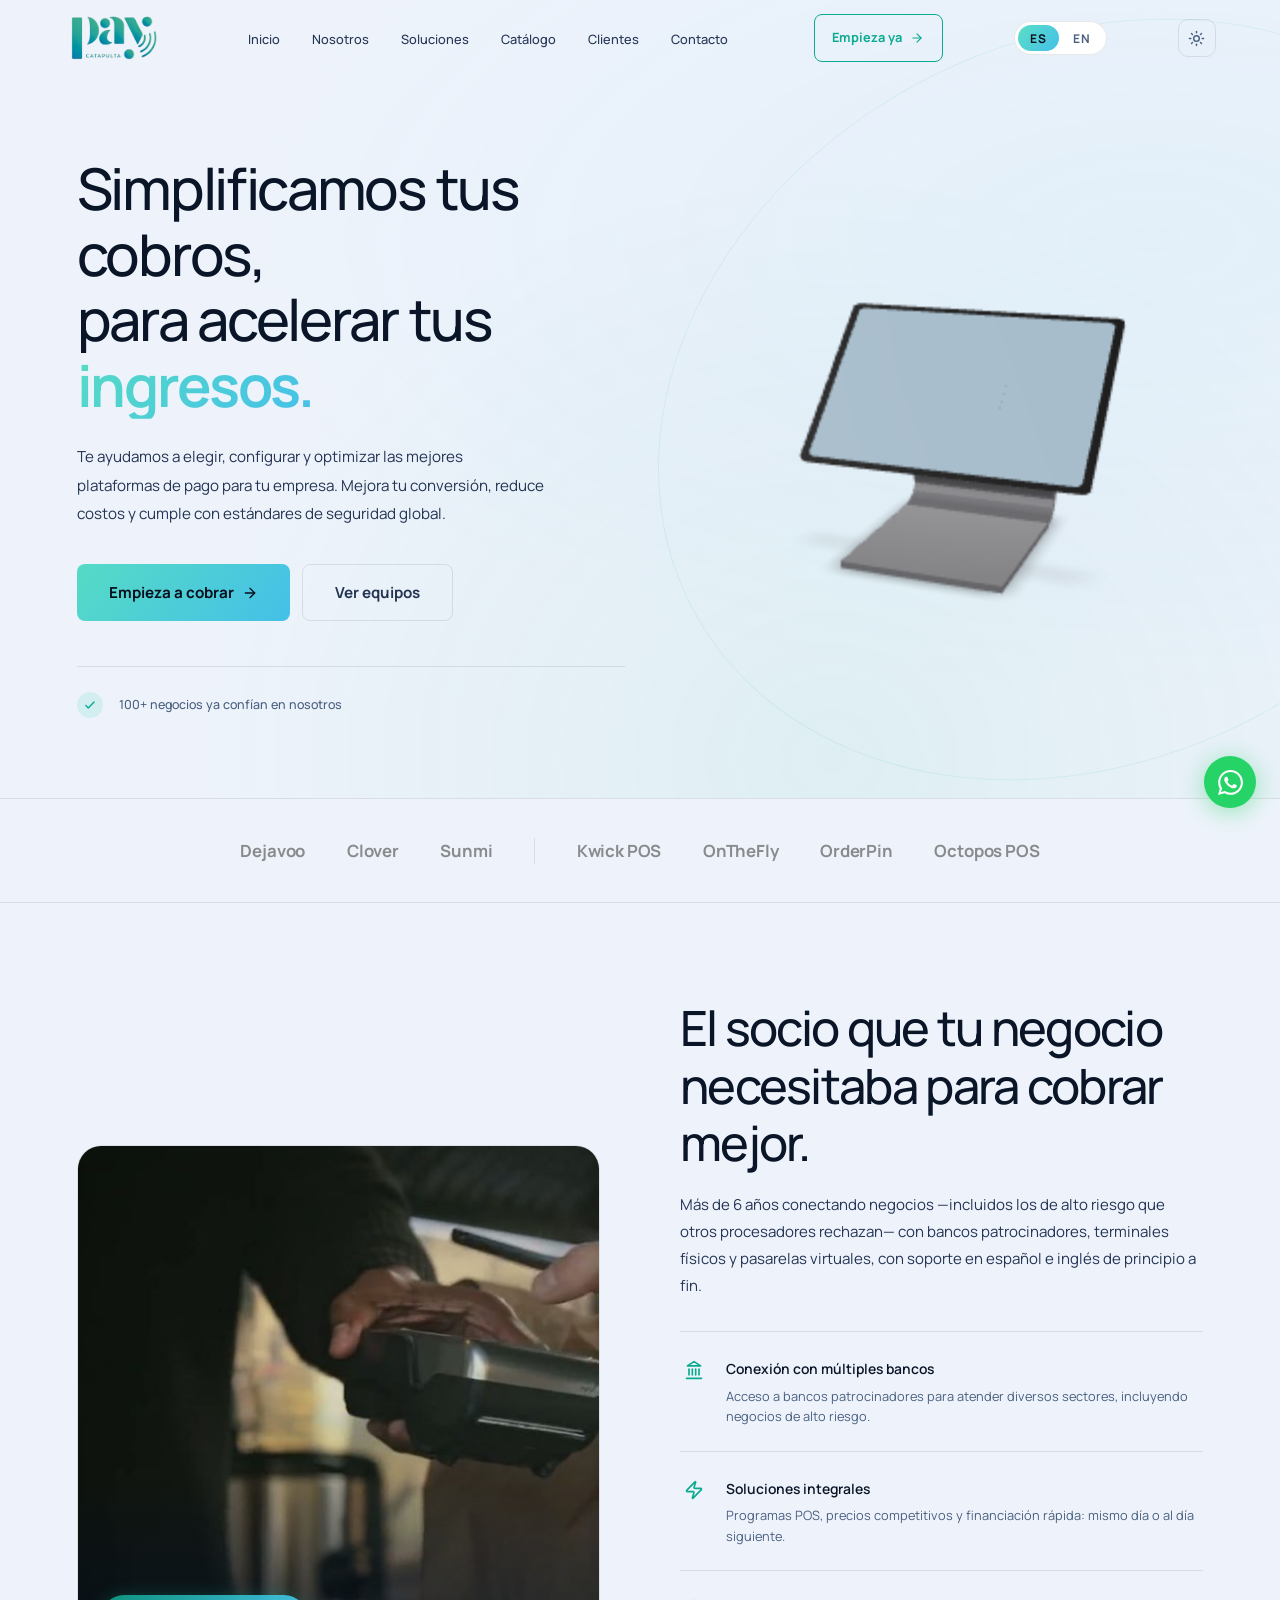
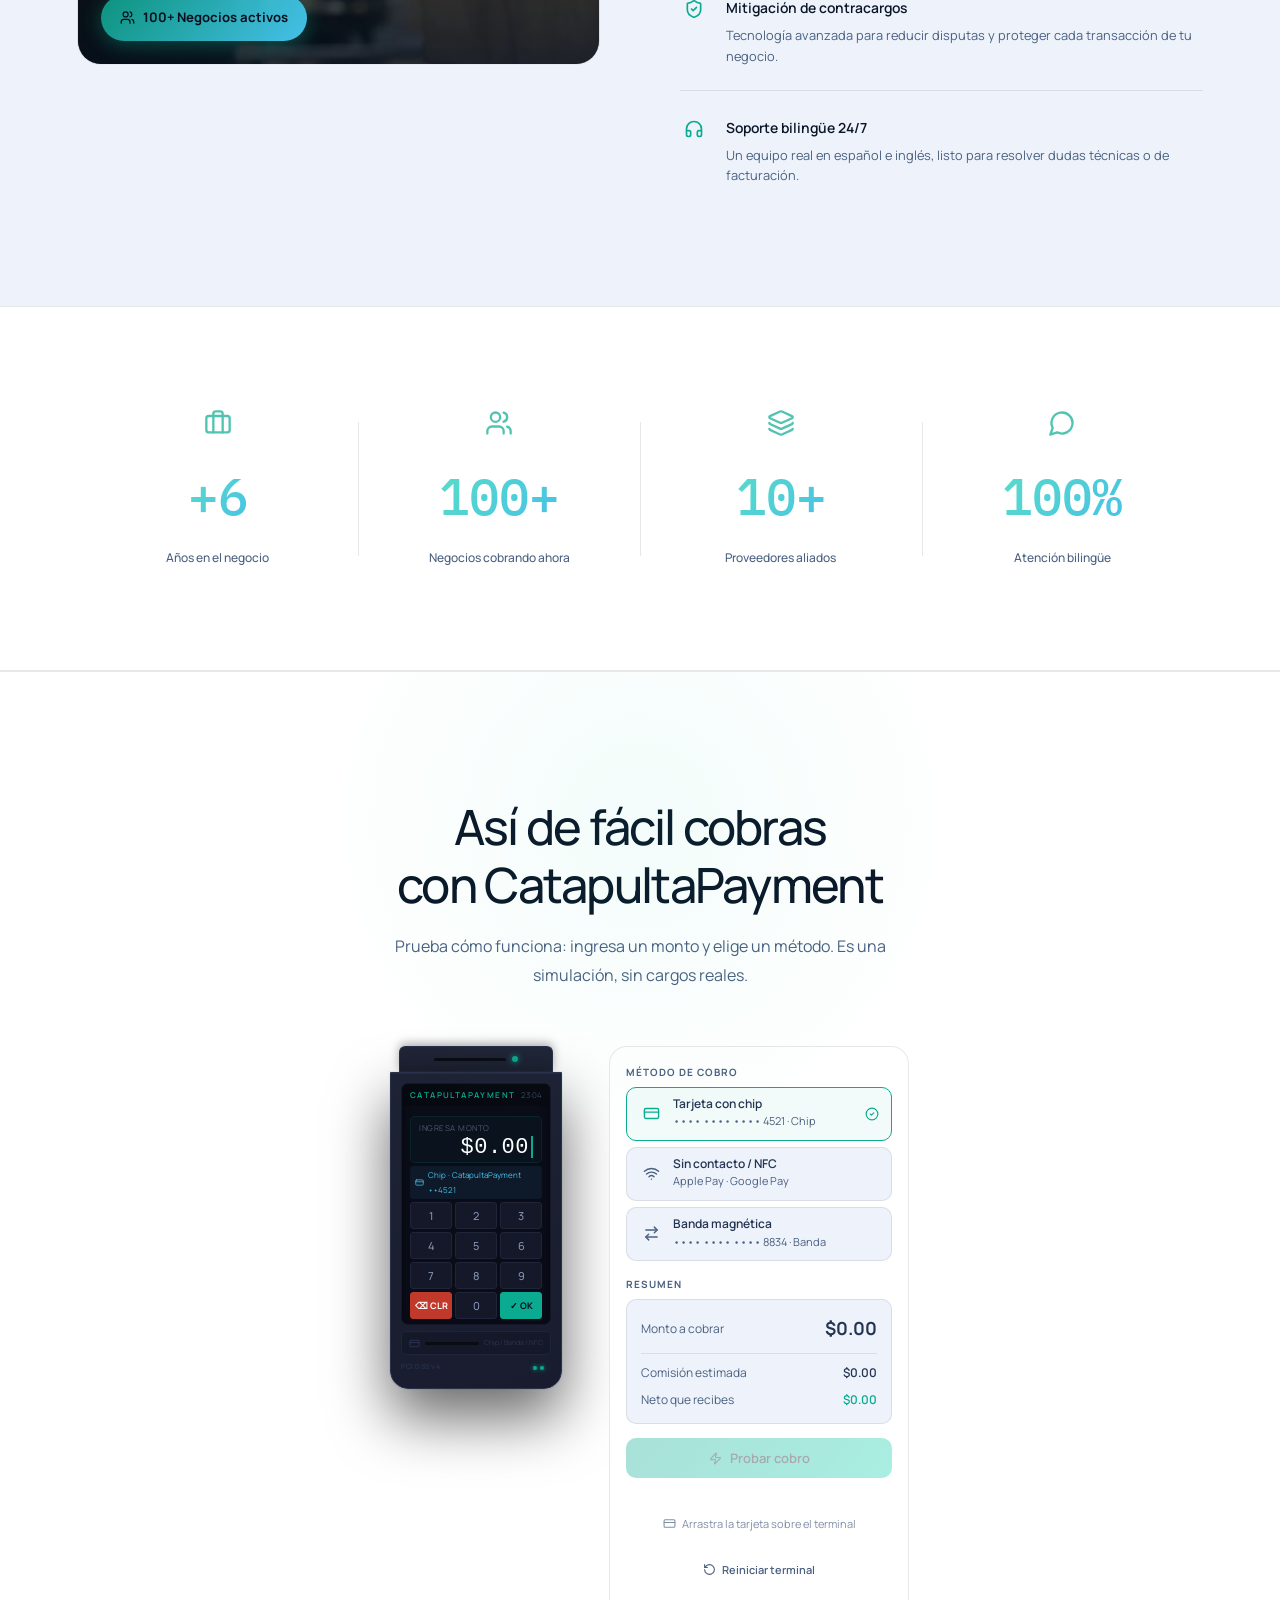
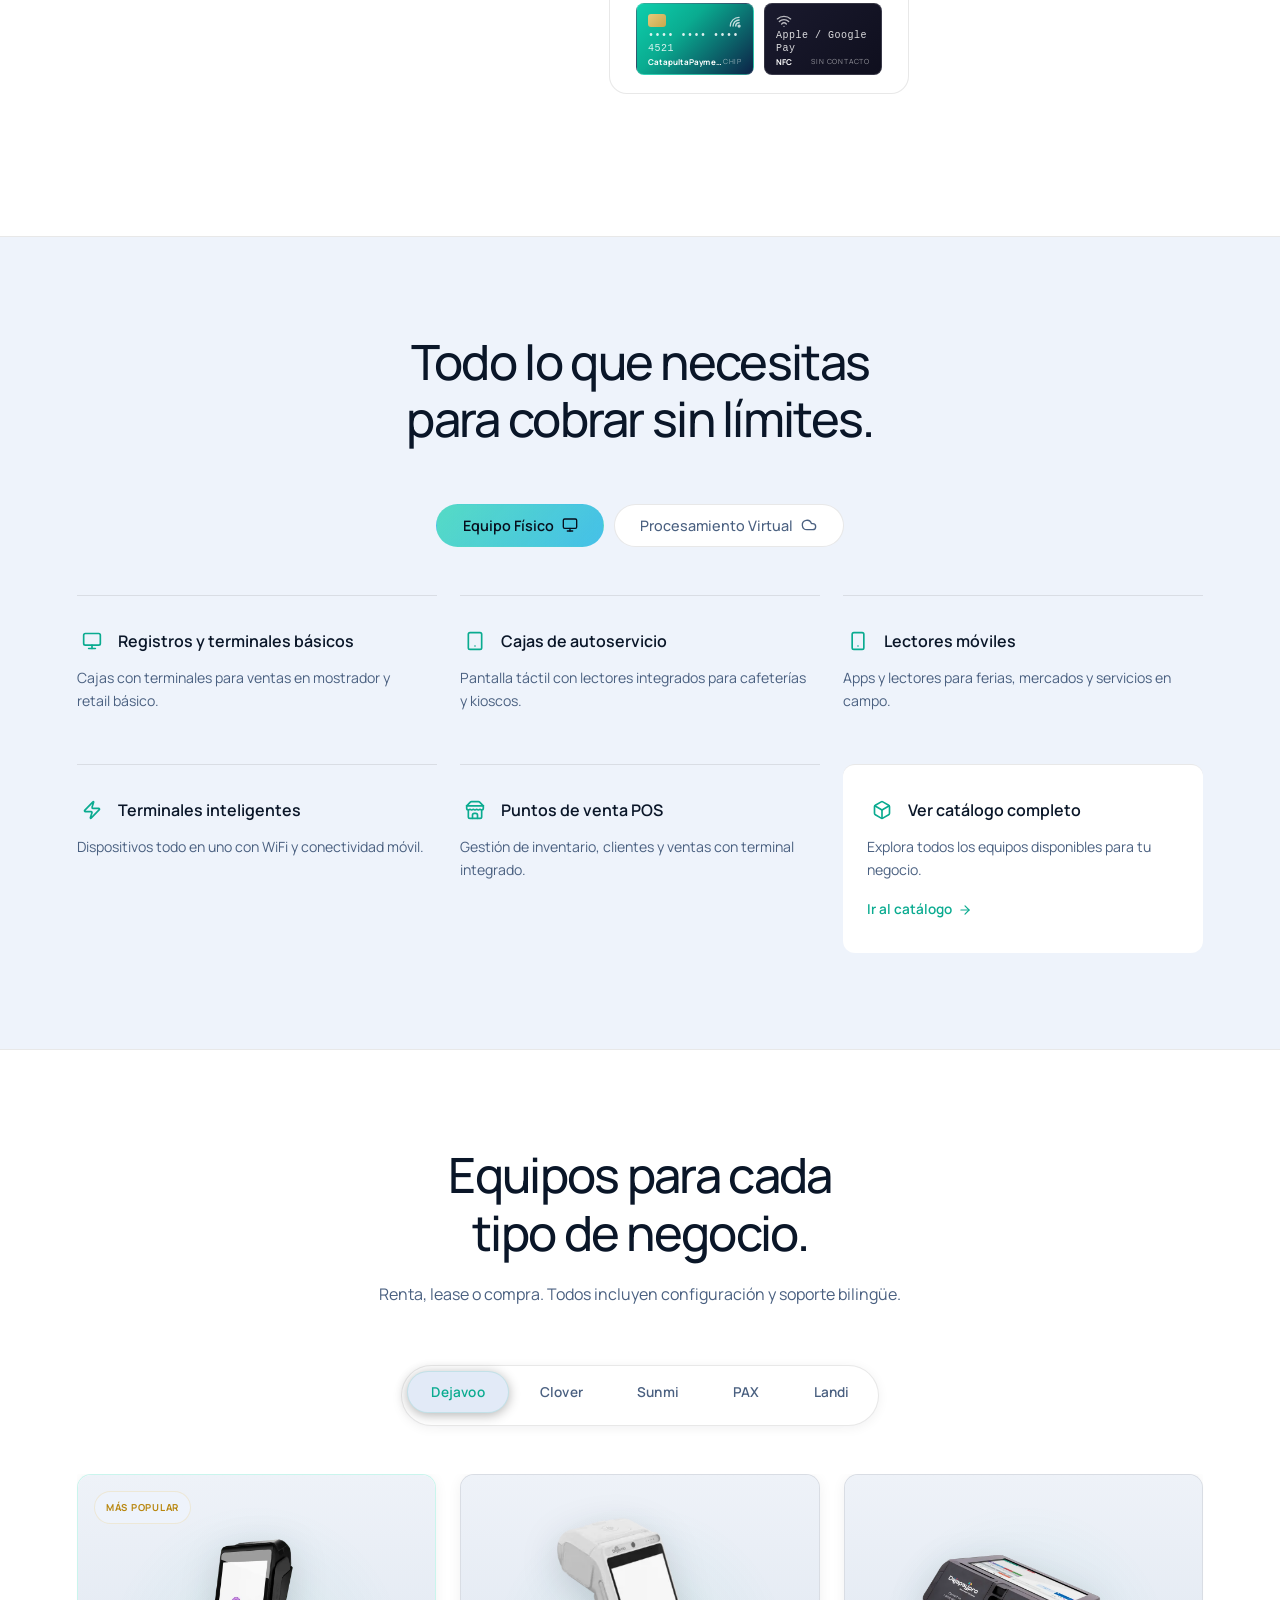
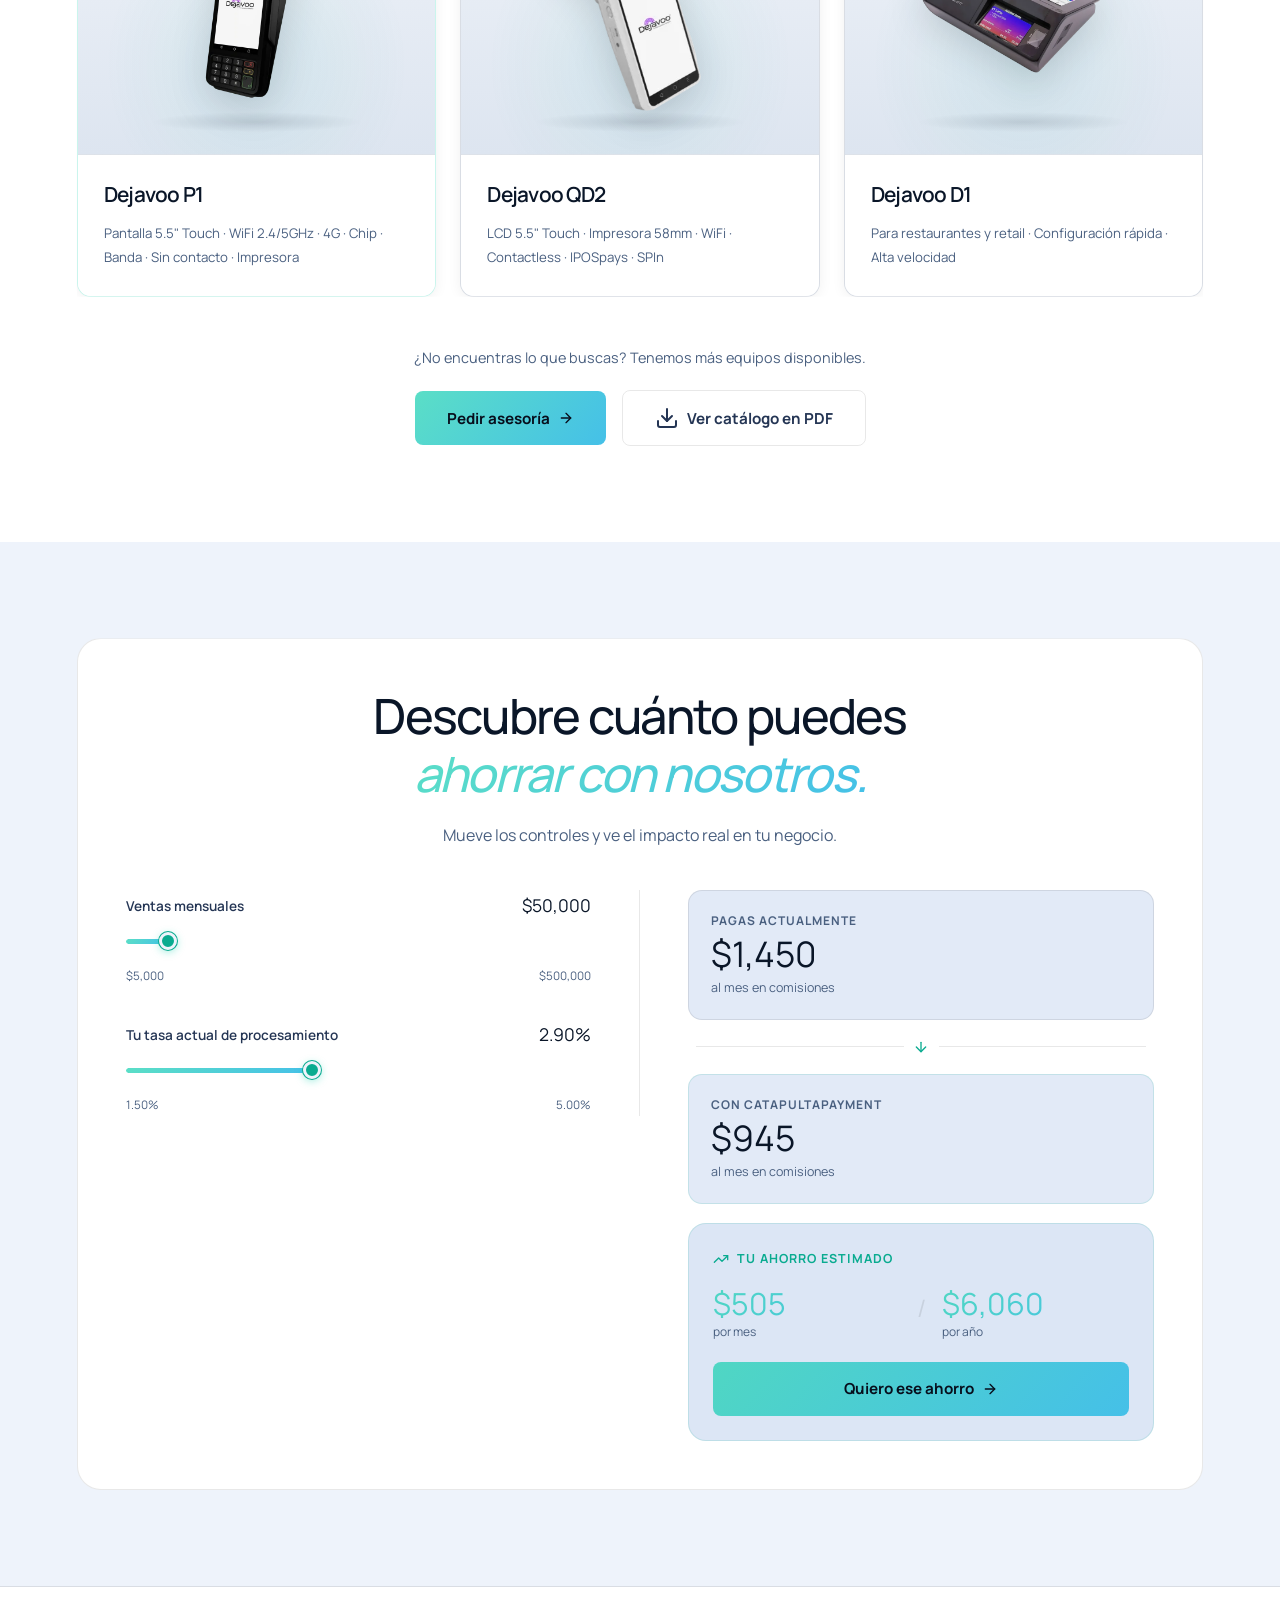
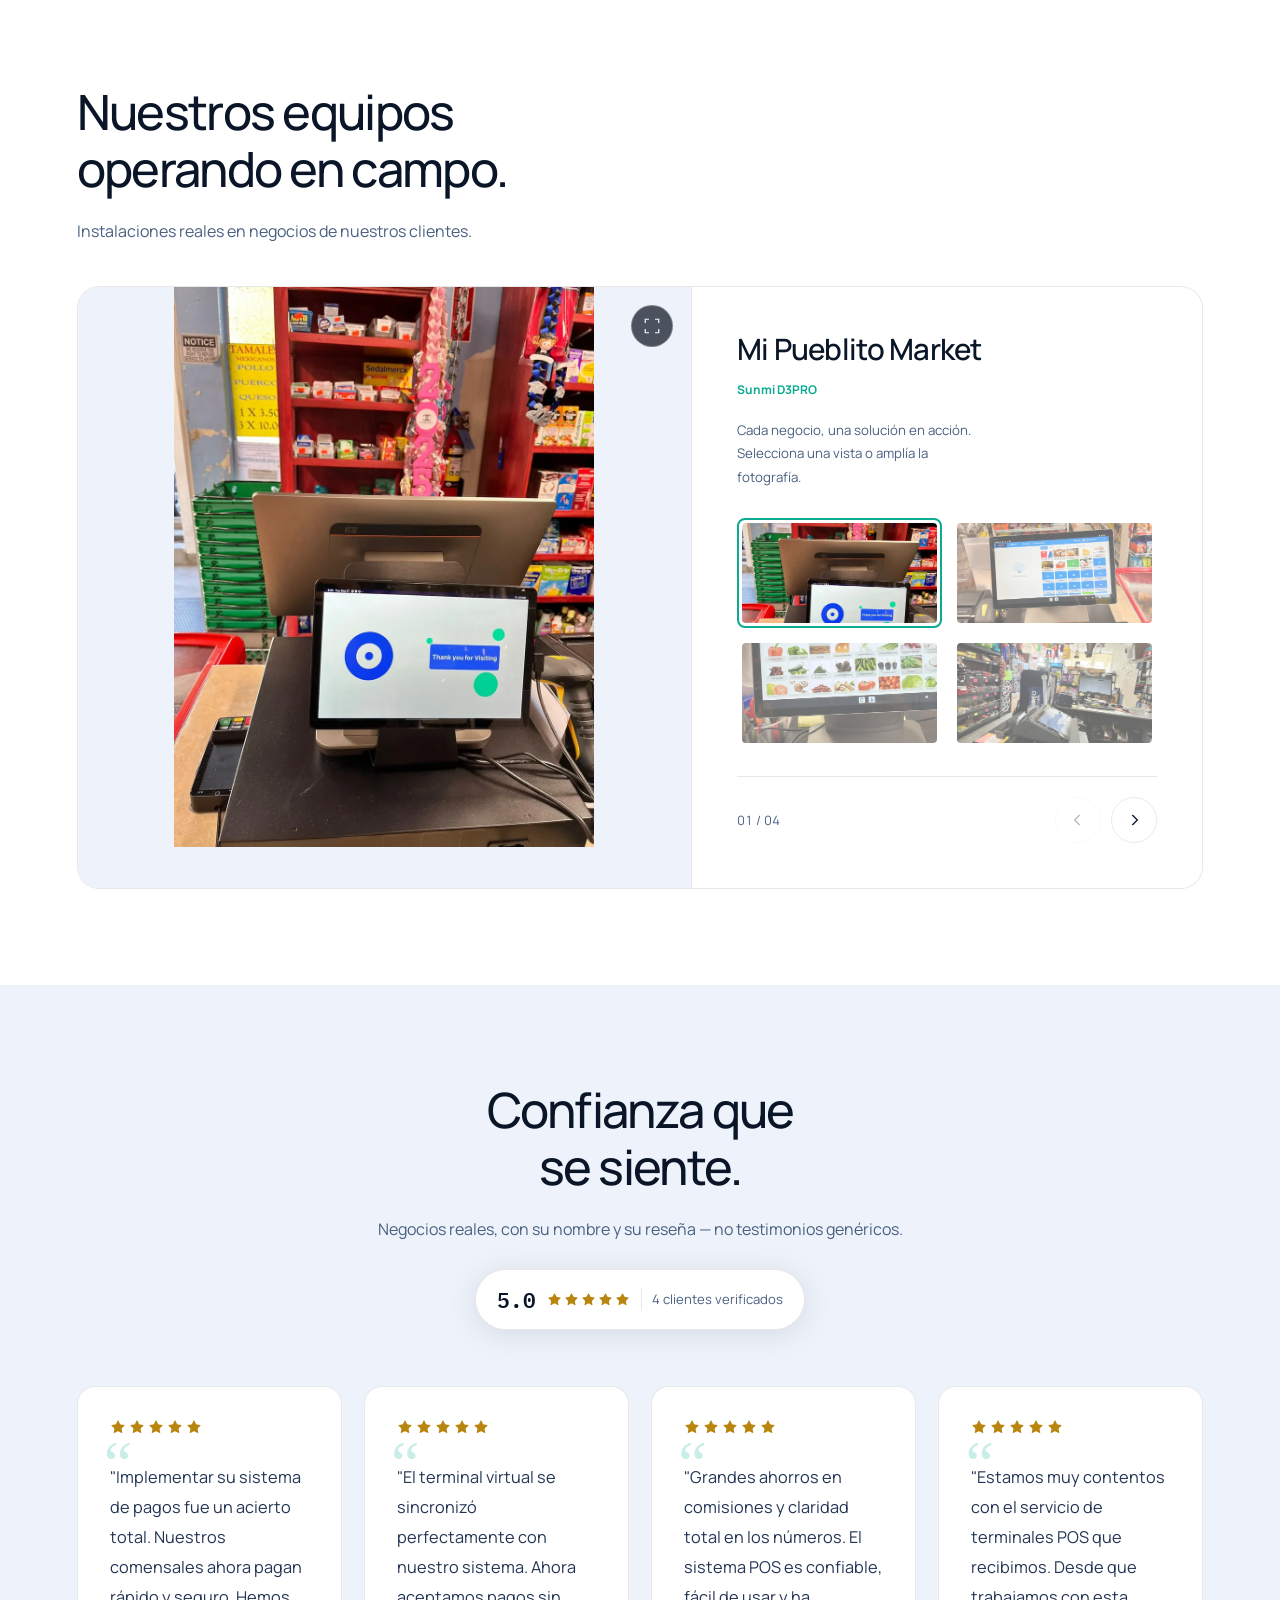
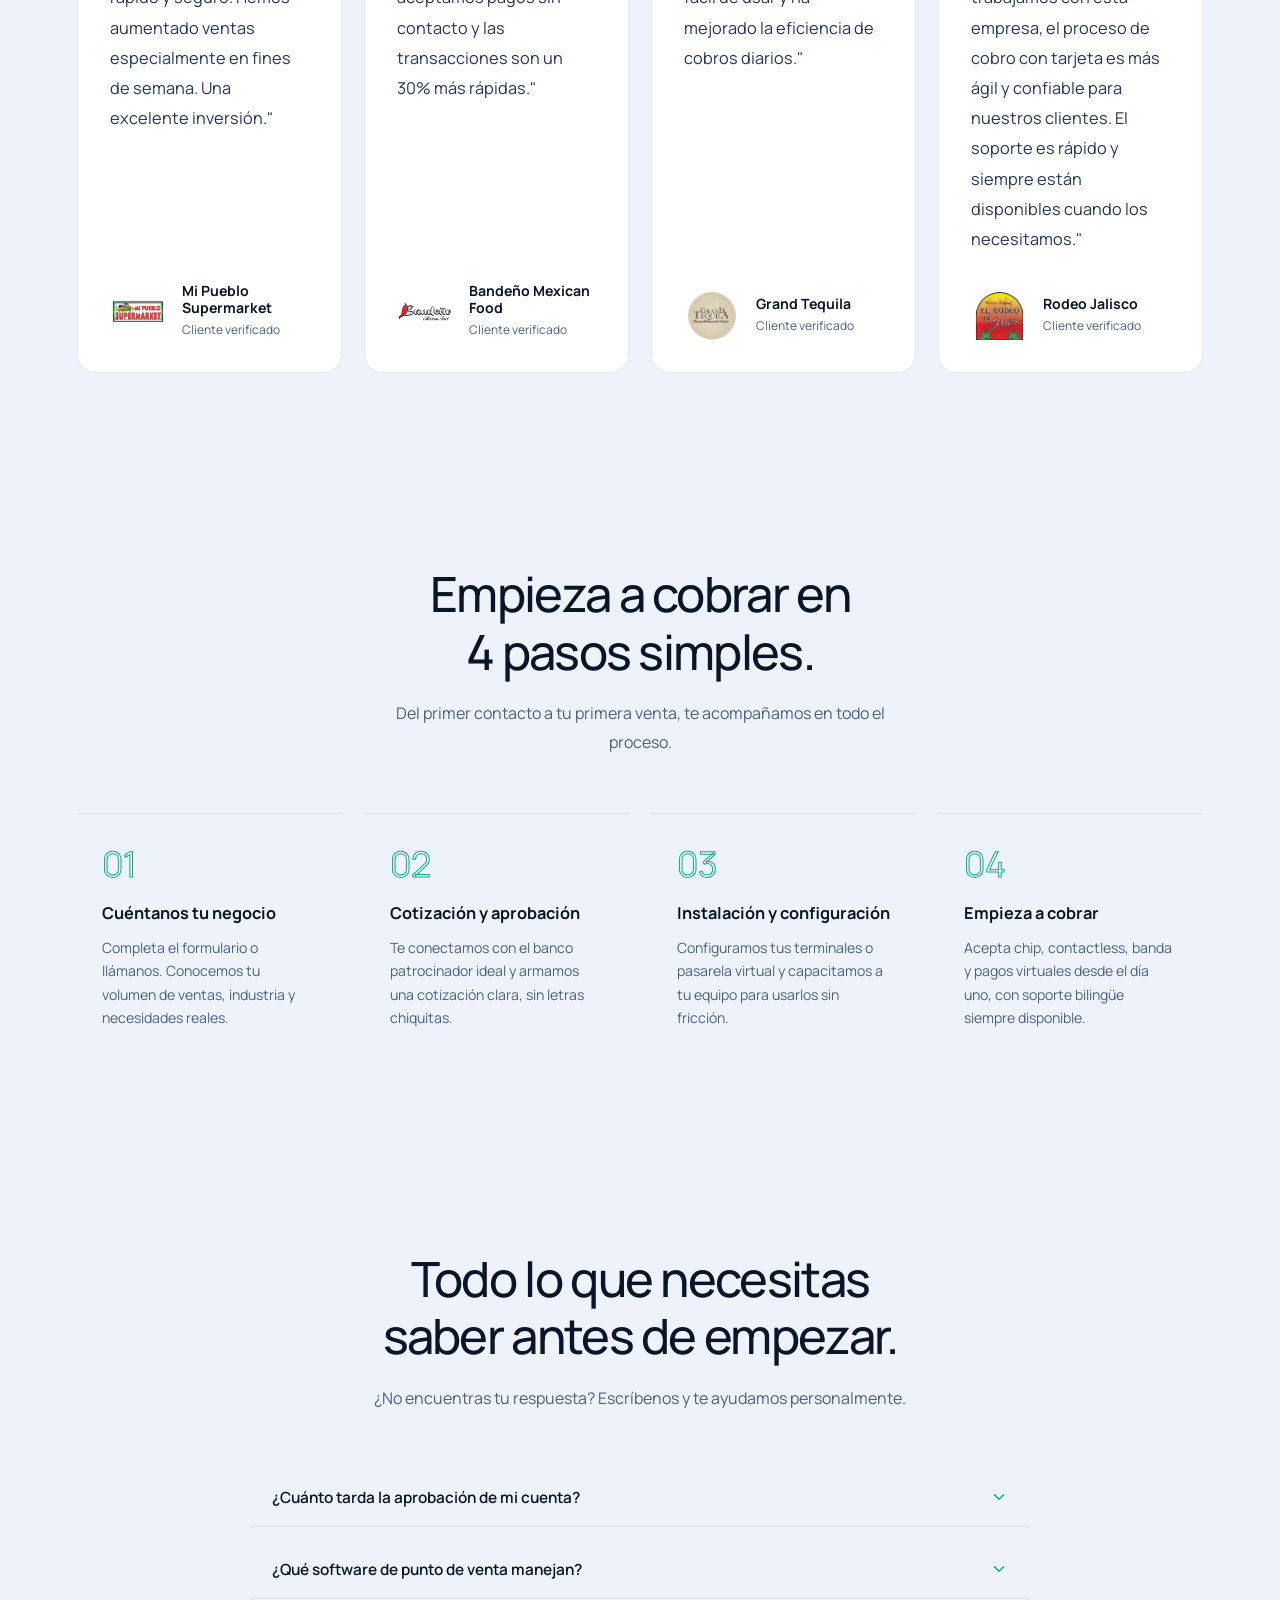
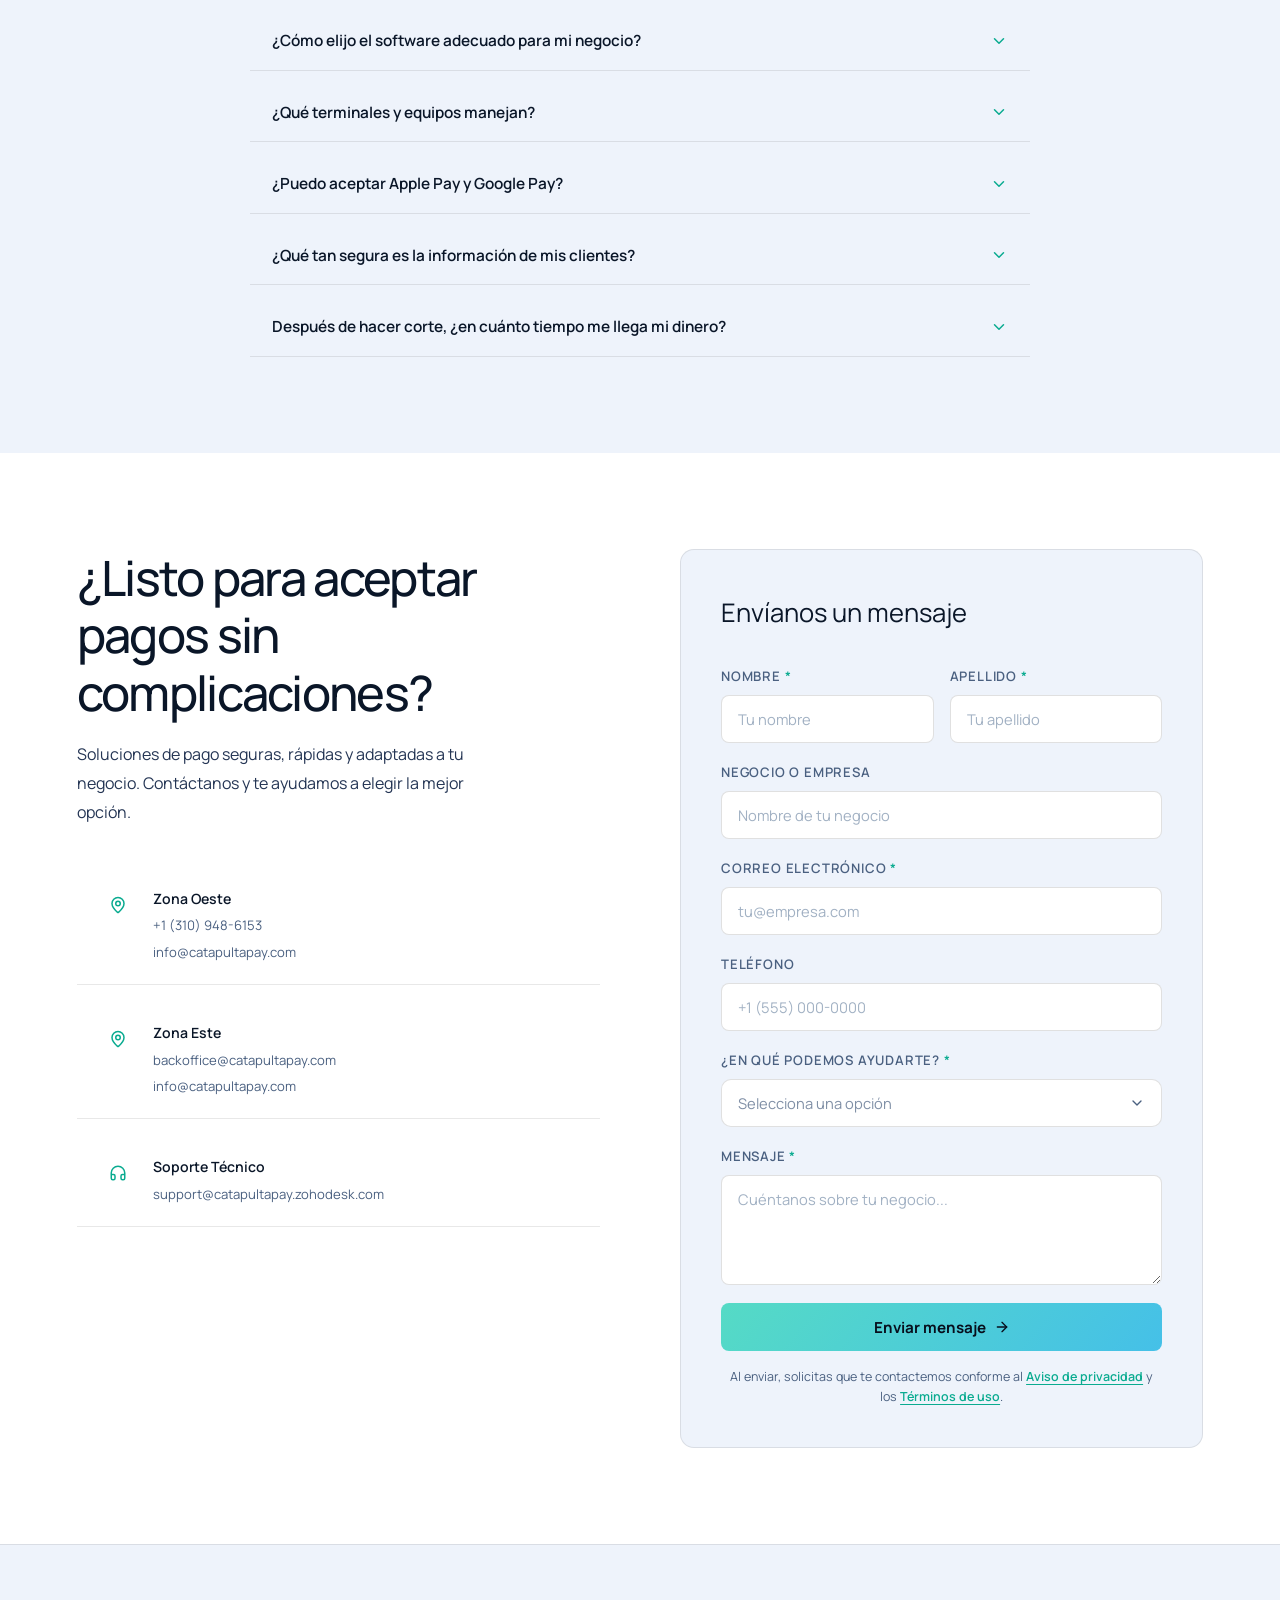
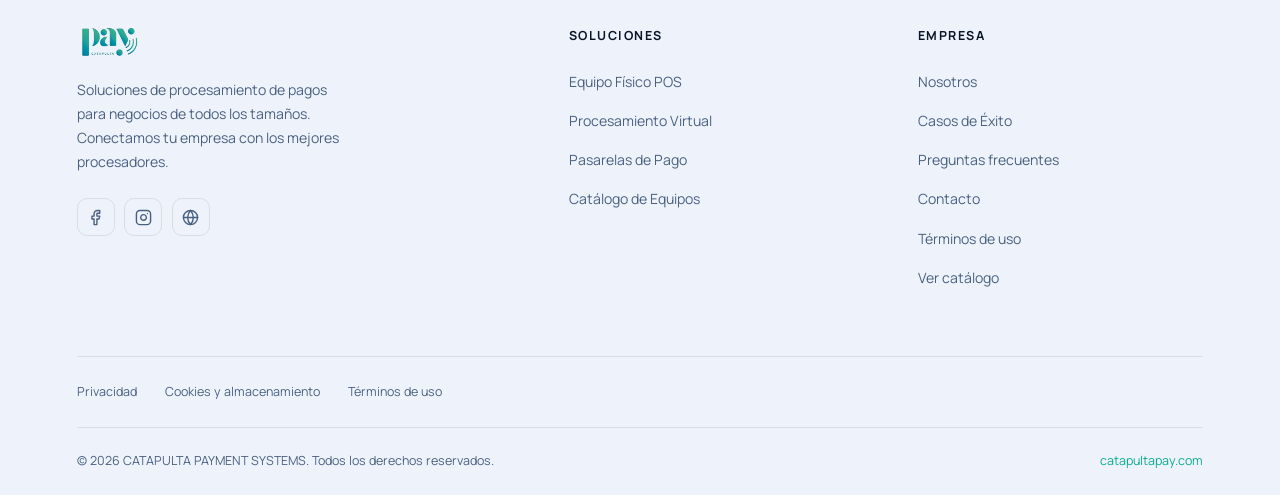
==== commit 2b10fff8: "Completar el catalogo PAX con las terminales de OnTheFly y quitar precios de todo el catalogo Se agr" ====
--- a/index.html
+++ b/index.html
@@ -42,12 +42,12 @@
 <link rel="manifest" href="manifest.json" />
   <link rel="preload" href="assets/fonts/design/manrope.woff2" as="font" type="font/woff2" crossorigin />
   <!-- Lucide Icons CDN -->
-<script src="assets/js/icons.js?v=62" defer></script>
-<link rel="stylesheet" href="assets/css/terminal-icons.css?v=62" />
+<script src="assets/js/icons.js?v=63" defer></script>
+<link rel="stylesheet" href="assets/css/terminal-icons.css?v=63" />
   <!-- Styles -->
-  <link rel="stylesheet" href="styles.css?v=62" />
-  <link rel="stylesheet" href="design.css?v=62" />
-  <link rel="stylesheet" href="page-state.css?v=62" />
+  <link rel="stylesheet" href="styles.css?v=63" />
+  <link rel="stylesheet" href="design.css?v=63" />
+  <link rel="stylesheet" href="page-state.css?v=63" />
 <link rel="preload" href="assets/icons/logo-site.webp" as="image" fetchpriority="high">
 
 <!-- Structured data -->
@@ -248,7 +248,7 @@
       <p class="loader-tagline">Pagos simples. Negocios que crecen.</p>
     </div>
   </div>
-  <script src="loading.js?v=62"></script>
+  <script src="loading.js?v=63"></script>
 
   <!-- ── NAVBAR ── -->
   <nav id="nav" aria-label="Navegación principal">
@@ -841,15 +841,6 @@
               <div class="catalog-badge badge-gold">Más popular</div>
               <h3>Dejavoo P1</h3>
               <p class="catalog-specs">Pantalla 5.5" Touch · WiFi 2.4/5GHz · 4G · Chip · Banda · Sin contacto · Impresora</p>
-              <div class="catalog-price">
-                <span class="price-tag">$450</span>
-                <span class="price-note">Compra · Renta/Lease disponible</span>
-              </div>
-              <ul class="catalog-features">
-                <li>Software: <strong>$15/mes</strong></li>
-                <li>Con inventario: <strong>$30/mes</strong></li>
-                <li>Internet: <strong>$15/mes</strong> 10GB</li>
-              </ul>
             </div>
           </article>
 
@@ -863,15 +854,6 @@
             <div class="catalog-card-body">
               <h3>Dejavoo QD2</h3>
               <p class="catalog-specs">LCD 5.5" Touch · Impresora 58mm · WiFi · Contactless · IPOSpays · SPIn</p>
-              <div class="catalog-price">
-                <span class="price-tag">$450</span>
-                <span class="price-note">Compra · Renta/Lease disponible</span>
-              </div>
-              <ul class="catalog-features">
-                <li>Software: <strong>$15/mes</strong></li>
-                <li>Con inventario: <strong>$30/mes</strong></li>
-                <li>Internet opcional: <strong>$15/mes</strong> 10GB</li>
-              </ul>
             </div>
           </article>
 
@@ -885,15 +867,6 @@
             <div class="catalog-card-body">
               <h3>Dejavoo D1</h3>
               <p class="catalog-specs">Para restaurantes y retail · Configuración rápida · Alta velocidad</p>
-              <div class="catalog-price">
-                <span class="price-tag">$850</span>
-                <span class="price-note">Compra · Renta/Lease disponible</span>
-              </div>
-              <ul class="catalog-features">
-                <li>Sin inventario: <strong>$15/mes</strong></li>
-                <li>Con inventario: <strong>$30/mes</strong></li>
-                <li>Internet opcional: <strong>$15/mes</strong> 10GB</li>
-              </ul>
             </div>
           </article>
 
@@ -914,15 +887,6 @@
             <div class="catalog-card-body">
               <h3>Clover Flex</h3>
               <p class="catalog-specs">WiFi · 4G · Ethernet · Lector + Contactless · Impresora · App Market</p>
-              <div class="catalog-price">
-                <span class="price-tag">$650</span>
-                <span class="price-note">Compra · Renta/Lease sujeto a aprobación</span>
-              </div>
-              <ul class="catalog-features">
-                <li>Software: <strong>$20/mes</strong></li>
-                <li>Internet/Hosting: <strong>$15/mes</strong> opcional</li>
-                <li>App cliente: <strong>$15/mes</strong></li>
-              </ul>
             </div>
           </article>
 
@@ -936,15 +900,6 @@
             <div class="catalog-card-body">
               <h3>Clover Mini</h3>
               <p class="catalog-specs">WiFi · Ethernet · Impresora · Contactless · App Market · Clover Market</p>
-              <div class="catalog-price">
-                <span class="price-tag">$650</span>
-                <span class="price-note">Compra · Renta/Lease sujeto a aprobación</span>
-              </div>
-              <ul class="catalog-features">
-                <li>Software: <strong>$20/mes</strong></li>
-                <li>Internet/Hosting: <strong>$15/mes</strong> opcional</li>
-                <li>App cliente: <strong>$15/mes</strong></li>
-              </ul>
             </div>
           </article>
 
@@ -959,15 +914,6 @@
               <div class="catalog-badge badge-teal">Para grandes negocios</div>
               <h3>Clover Station Duo</h3>
               <p class="catalog-specs">WiFi · 4G · Ethernet · Doble pantalla 10" · Touch · App Market · Impresora</p>
-              <div class="catalog-price">
-                <span class="price-tag">$2,200</span>
-                <span class="price-note">Compra · Renta/Lease sujeto a aprobación</span>
-              </div>
-              <ul class="catalog-features">
-                <li>Software: <strong>$50/mes</strong></li>
-                <li>Internet/Hosting: <strong>$15/mes</strong> opcional</li>
-                <li>App cliente: <strong>$15/mes</strong></li>
-              </ul>
             </div>
           </article>
 
@@ -988,10 +934,6 @@
             <div class="catalog-card-body">
               <h3>Sunmi P2 Pro</h3>
               <p class="catalog-specs">Pantalla HD+ 5.99" · Quad-core · Escáner 1D/2D · 4G · WiFi · GPS · Impresora 58mm</p>
-              <div class="catalog-price">
-                <span class="price-tag price-tag--consult">Consultar</span>
-                <span class="price-note">Compra · Renta/Lease disponible</span>
-              </div>
               <ul class="catalog-features">
                 <li>Batería 2580mAh de larga duración</li>
                 <li>USB Tipo C · GPS y A-GPS</li>
@@ -1011,15 +953,6 @@
               <div class="catalog-badge badge-teal">Más avanzado</div>
               <h3>Sunmi T2S</h3>
               <p class="catalog-specs">15" + 10" · Android · Cámara · WiFi · Bluetooth · Handheld · SUNMI OS 3.0</p>
-              <div class="catalog-price">
-                <span class="price-tag">$1,900</span>
-                <span class="price-note">Compra · Renta/Lease disponible</span>
-              </div>
-              <ul class="catalog-features">
-                <li>Software básico: <strong>$13/mes</strong></li>
-                <li>Software completo: <strong>$30/mes</strong></li>
-                <li>Internet/Hosting: <strong>$15/mes</strong> opcional</li>
-              </ul>
             </div>
           </article>
 
@@ -1033,10 +966,6 @@
             <div class="catalog-card-body">
               <h3>Sunmi P2 Mini</h3>
               <p class="catalog-specs">Pantalla HD 5" · 4G LTE · WiFi Dual · BT 5.0 · NFC · QR · PCI/EMV · Android 9.0</p>
-              <div class="catalog-price">
-                <span class="price-tag price-tag--consult">Consultar</span>
-                <span class="price-note">Compra · Renta/Lease disponible</span>
-              </div>
               <ul class="catalog-features">
                 <li>Chip, banda, NFC y QR</li>
                 <li>Resistente a caídas de 1.2m</li>
@@ -1055,10 +984,6 @@
             <div class="catalog-card-body">
               <h3>Sunmi D3 PRO</h3>
               <p class="catalog-specs">15.6" FHD · Qualcomm · SUNMI OS 4.0 · 4GB RAM · 64GB ROM · Aluminio</p>
-              <div class="catalog-price">
-                <span class="price-tag price-tag--consult">Consultar</span>
-                <span class="price-note">Compra · Renta/Lease disponible</span>
-              </div>
               <ul class="catalog-features">
                 <li>60% mejor rendimiento</li>
                 <li>Módulos opcionales: pantalla cliente, NFC</li>
@@ -1084,14 +1009,74 @@
             <div class="catalog-card-body">
               <h3>PAX A920 Pro</h3>
               <p class="catalog-specs">Android 8.1 · Pantalla IPS 5.5" · 4G · WiFi · Bluetooth · Cámara 5MP · Impresora</p>
-              <div class="catalog-price">
-                <span class="price-tag">$500</span>
-                <span class="price-note">Compra · Renta/Lease disponible</span>
-              </div>
+            </div>
+          </article>
+
+          <article class="catalog-card catalog-card--highlight reveal">
+            <div class="catalog-img-wrap">
+              <picture>
+                <source srcset="assets/images/catalog/pax-a920pro-duo.webp" type="image/webp" />
+                <img src="assets/images/catalog/pax-a920pro-duo.webp" alt="PAX A920Pro Duo" width="700" height="700" loading="lazy" />
+              </picture>
+            </div>
+            <div class="catalog-card-body">
+              <div class="catalog-badge badge-teal">Doble pantalla</div>
+              <h3>PAX A920Pro Duo</h3>
+              <p class="catalog-specs">Handheld de doble pantalla · Impresora integrada · 4G · WiFi</p>
               <ul class="catalog-features">
-                <li>Software básico: <strong>$13/mes</strong></li>
-                <li>Software completo: <strong>$30/mes</strong></li>
-                <li>Internet opcional: <strong>$15/mes</strong></li>
+                <li>Pantalla principal + pantalla secundaria para el cliente</li>
+                <li>Ideal para cobro frente al cliente con confirmación visible</li>
+              </ul>
+            </div>
+          </article>
+
+          <article class="catalog-card reveal">
+            <div class="catalog-img-wrap">
+              <picture>
+                <source srcset="assets/images/catalog/pax-a77.webp" type="image/webp" />
+                <img src="assets/images/catalog/pax-a77.webp" alt="PAX A77" width="700" height="700" loading="lazy" />
+              </picture>
+            </div>
+            <div class="catalog-card-body">
+              <h3>PAX A77</h3>
+              <p class="catalog-specs">Handheld compacto · Sin impresora · 4G · WiFi</p>
+              <ul class="catalog-features">
+                <li>Ligero y fácil de transportar</li>
+                <li>Ideal para cobro móvil sin necesidad de imprimir recibo</li>
+              </ul>
+            </div>
+          </article>
+
+          <article class="catalog-card reveal">
+            <div class="catalog-img-wrap">
+              <picture>
+                <source srcset="assets/images/catalog/pax-a80.webp" type="image/webp" />
+                <img src="assets/images/catalog/pax-a80.webp" alt="PAX A80" width="700" height="700" loading="lazy" />
+              </picture>
+            </div>
+            <div class="catalog-card-body">
+              <h3>PAX A80</h3>
+              <p class="catalog-specs">Terminal de mostrador con cable · Pantalla táctil · Teclado numérico</p>
+              <ul class="catalog-features">
+                <li>Ideal para punto fijo de cobro (mostrador, caja)</li>
+                <li>Conexión por cable, siempre en línea</li>
+              </ul>
+            </div>
+          </article>
+
+          <article class="catalog-card reveal">
+            <div class="catalog-img-wrap">
+              <picture>
+                <source srcset="assets/images/catalog/pax-a35.webp" type="image/webp" />
+                <img src="assets/images/catalog/pax-a35.webp" alt="PAX A35" width="700" height="700" loading="lazy" />
+              </picture>
+            </div>
+            <div class="catalog-card-body">
+              <h3>PAX A35</h3>
+              <p class="catalog-specs">PIN pad con pantalla táctil a color · Se empareja con una estación Elys POS</p>
+              <ul class="catalog-features">
+                <li>Dispositivo de pago para el cliente, frente a la estación principal</li>
+                <li>Impresora de recibo por separado</li>
               </ul>
             </div>
           </article>
@@ -1106,10 +1091,6 @@
             <div class="catalog-card-body">
               <h3>PAX Elyse</h3>
               <p class="catalog-specs">Android 11 · FHD 14" Touch · Qualcomm Octa-Core 2.0GHz · 4GB RAM · 64GB ROM</p>
-              <div class="catalog-price">
-                <span class="price-tag price-tag--consult">Consultar</span>
-                <span class="price-note">Compra · Renta/Lease disponible</span>
-              </div>
               <ul class="catalog-features">
                 <li>Cámara 5MP Auto Focus · BT 5.0</li>
                 <li>Lector de huella en encendido</li>
@@ -1128,10 +1109,6 @@
             <div class="catalog-card-body">
               <h3>PAX Elyse Sistema</h3>
               <p class="catalog-specs">Modular · PCI DSS · Red Dot Award · Workstation + Tablet + Scanner + Impresora</p>
-              <div class="catalog-price">
-                <span class="price-tag price-tag--consult">Consultar</span>
-                <span class="price-note">Compra · Renta/Lease disponible</span>
-              </div>
               <ul class="catalog-features">
                 <li>Cifrado, tokenización y PCI DSS</li>
                 <li>Impresora 260mm/s ultrarrápida</li>
@@ -1150,10 +1127,6 @@
             <div class="catalog-card-body">
               <h3>PAX E700</h3>
               <p class="catalog-specs">Pantalla HD 12.5" · 4G · WiFi · Bluetooth · Impresora 3" · PCI 5.x SRED · NFC</p>
-              <div class="catalog-price">
-                <span class="price-tag price-tag--consult">Consultar</span>
-                <span class="price-note">Compra · Renta/Lease disponible</span>
-              </div>
               <ul class="catalog-features">
                 <li>NFC sin contacto</li>
                 <li>PCI 5.x SRED certificado</li>
@@ -1173,15 +1146,6 @@
               <div class="catalog-badge badge-teal">Autoservicio</div>
               <h3>PAX Kiosk</h3>
               <p class="catalog-specs">Pantalla 24" · Escáner · Ethernet · Impresora · Lector de tarjetas · Self-checkout</p>
-              <div class="catalog-price">
-                <span class="price-tag">$2,300</span>
-                <span class="price-note">Compra · Renta/Lease disponible</span>
-              </div>
-              <ul class="catalog-features">
-                <li>Software básico: <strong>$13/mes</strong></li>
-                <li>Software completo: <strong>$30/mes</strong></li>
-                <li>Internet opcional: <strong>$15/mes</strong></li>
-              </ul>
             </div>
           </article>
 
@@ -1202,10 +1166,6 @@
             <div class="catalog-card-body">
               <h3>Landi M20</h3>
               <p class="catalog-specs">Android 13 · Quad-core 2.0GHz · Pantalla 6.5" · Diseñado para una mano</p>
-              <div class="catalog-price">
-                <span class="price-tag price-tag--consult">Consultar</span>
-                <span class="price-note">Compra · Renta/Lease disponible</span>
-              </div>
               <ul class="catalog-features">
                 <li>Certificado CE/CB/FCC/IC/RoHS</li>
                 <li>Soporta tarjeta SD 3.0</li>
@@ -1225,13 +1185,7 @@
               <div class="catalog-badge badge-teal">Doble pantalla</div>
               <h3>Landi C20 Pro</h3>
               <p class="catalog-specs">Android 13 · Qualcomm Octa-Core · Doble pantalla · Compatible con SoftPOS</p>
-              <div class="catalog-price">
-                <span class="price-tag">$500</span>
-                <span class="price-note">Compra · Renta/Lease disponible</span>
-              </div>
               <ul class="catalog-features">
-                <li>Software básico: <strong>$13/mes</strong></li>
-                <li>Software completo: <strong>$30/mes</strong></li>
                 <li>Pantalla independiente para cliente y operador</li>
               </ul>
             </div>
@@ -1913,9 +1867,9 @@
        perezosa desde script.js (initHeroModel) para no competir por ancho de
        banda ni CPU con el contenido crítico durante la carga inicial. -->
   <!-- Formulario de contacto: envía a mail/send.php (SMTP propio vía IONOS) -->
-  <script src="runtime.js?v=62" defer></script>
-  <script src="script.js?v=62" defer></script>
-  <script src="assets/js/custom-select.js?v=62" defer></script>
+  <script src="runtime.js?v=63" defer></script>
+  <script src="script.js?v=63" defer></script>
+  <script src="assets/js/custom-select.js?v=63" defer></script>
   <a href="https://wa.me/13109486153?text=Hola%2C+me+interesa+CatapultaPayment"
    class="whatsapp-float" target="_blank" rel="noopener noreferrer" aria-label="WhatsApp">
   <svg viewBox="0 0 24 24" xmlns="http://www.w3.org/2000/svg">
@@ -1929,8 +1883,8 @@
   </svg>
 </button>
 
-<script src="i18n.js?v=62" defer></script>
-<script src="design.js?v=62" defer></script>
+<script src="i18n.js?v=63" defer></script>
+<script src="design.js?v=63" defer></script>
 
 
 <script>
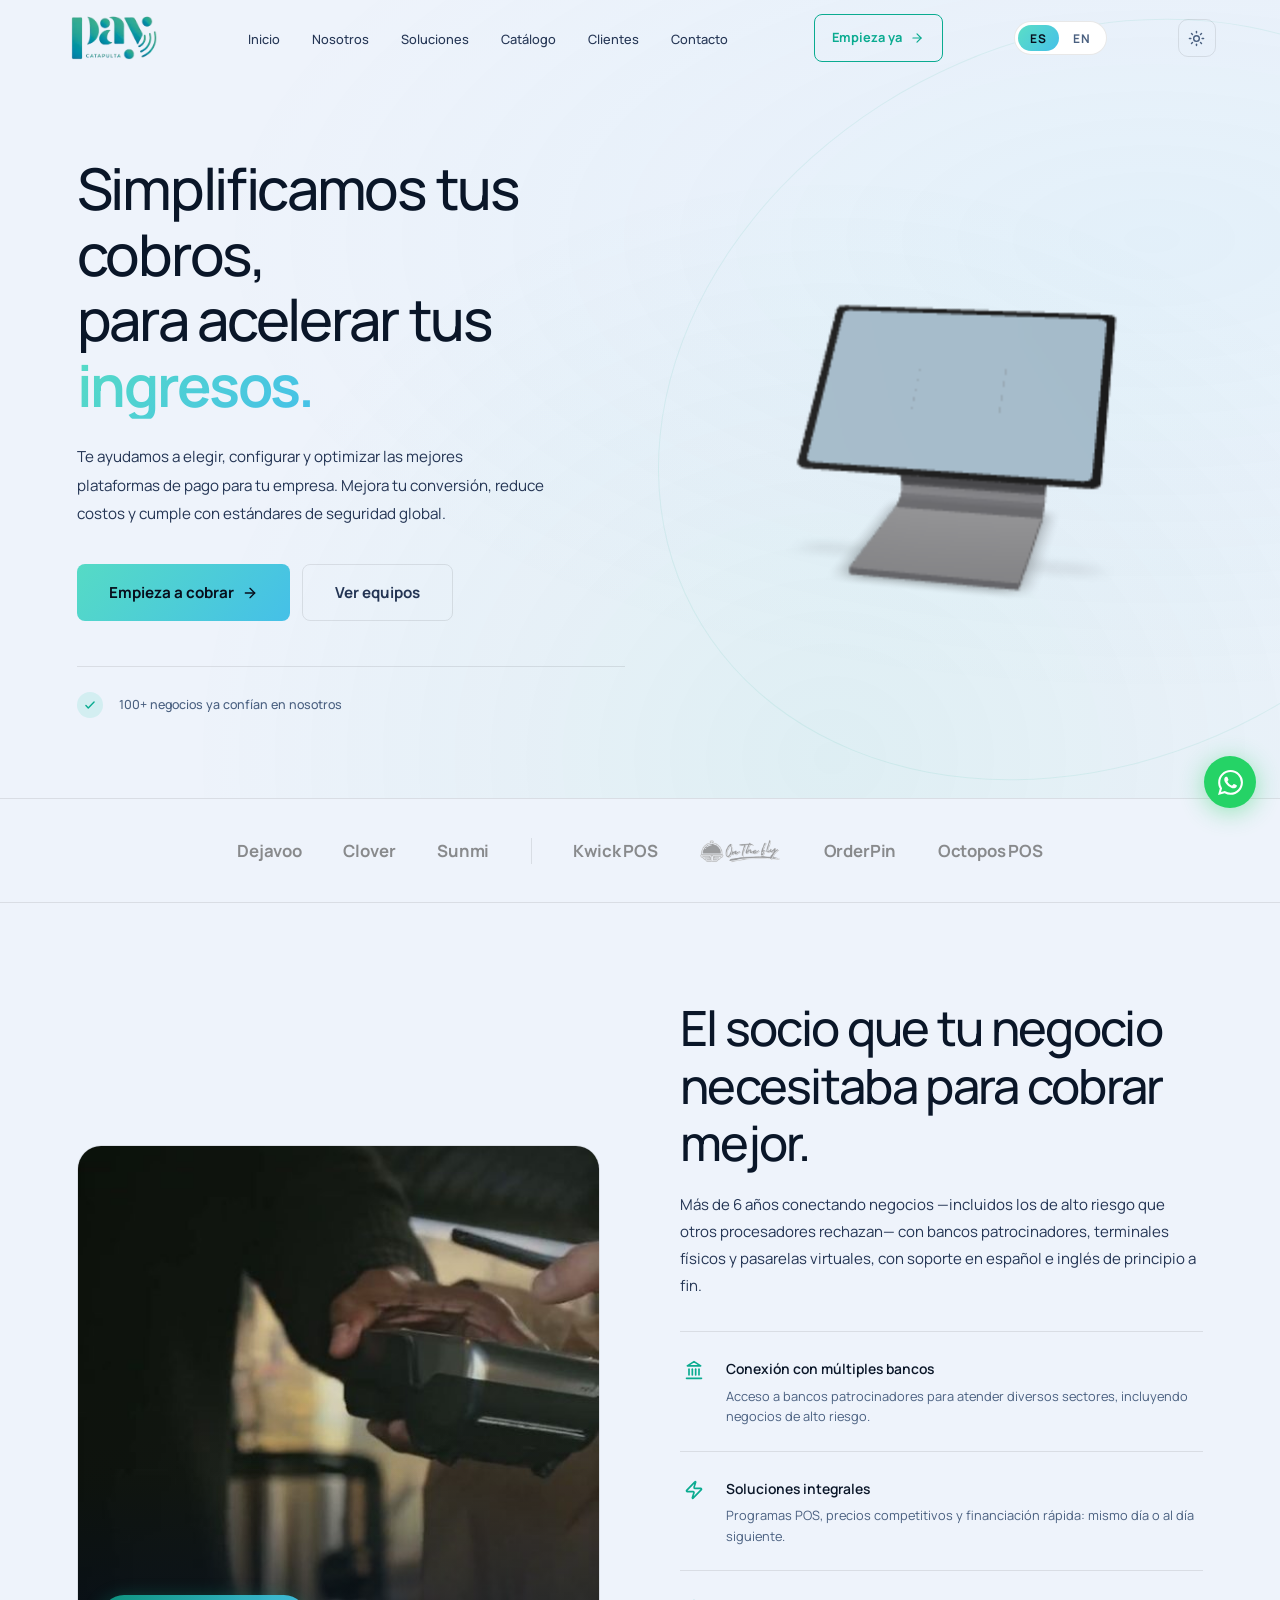
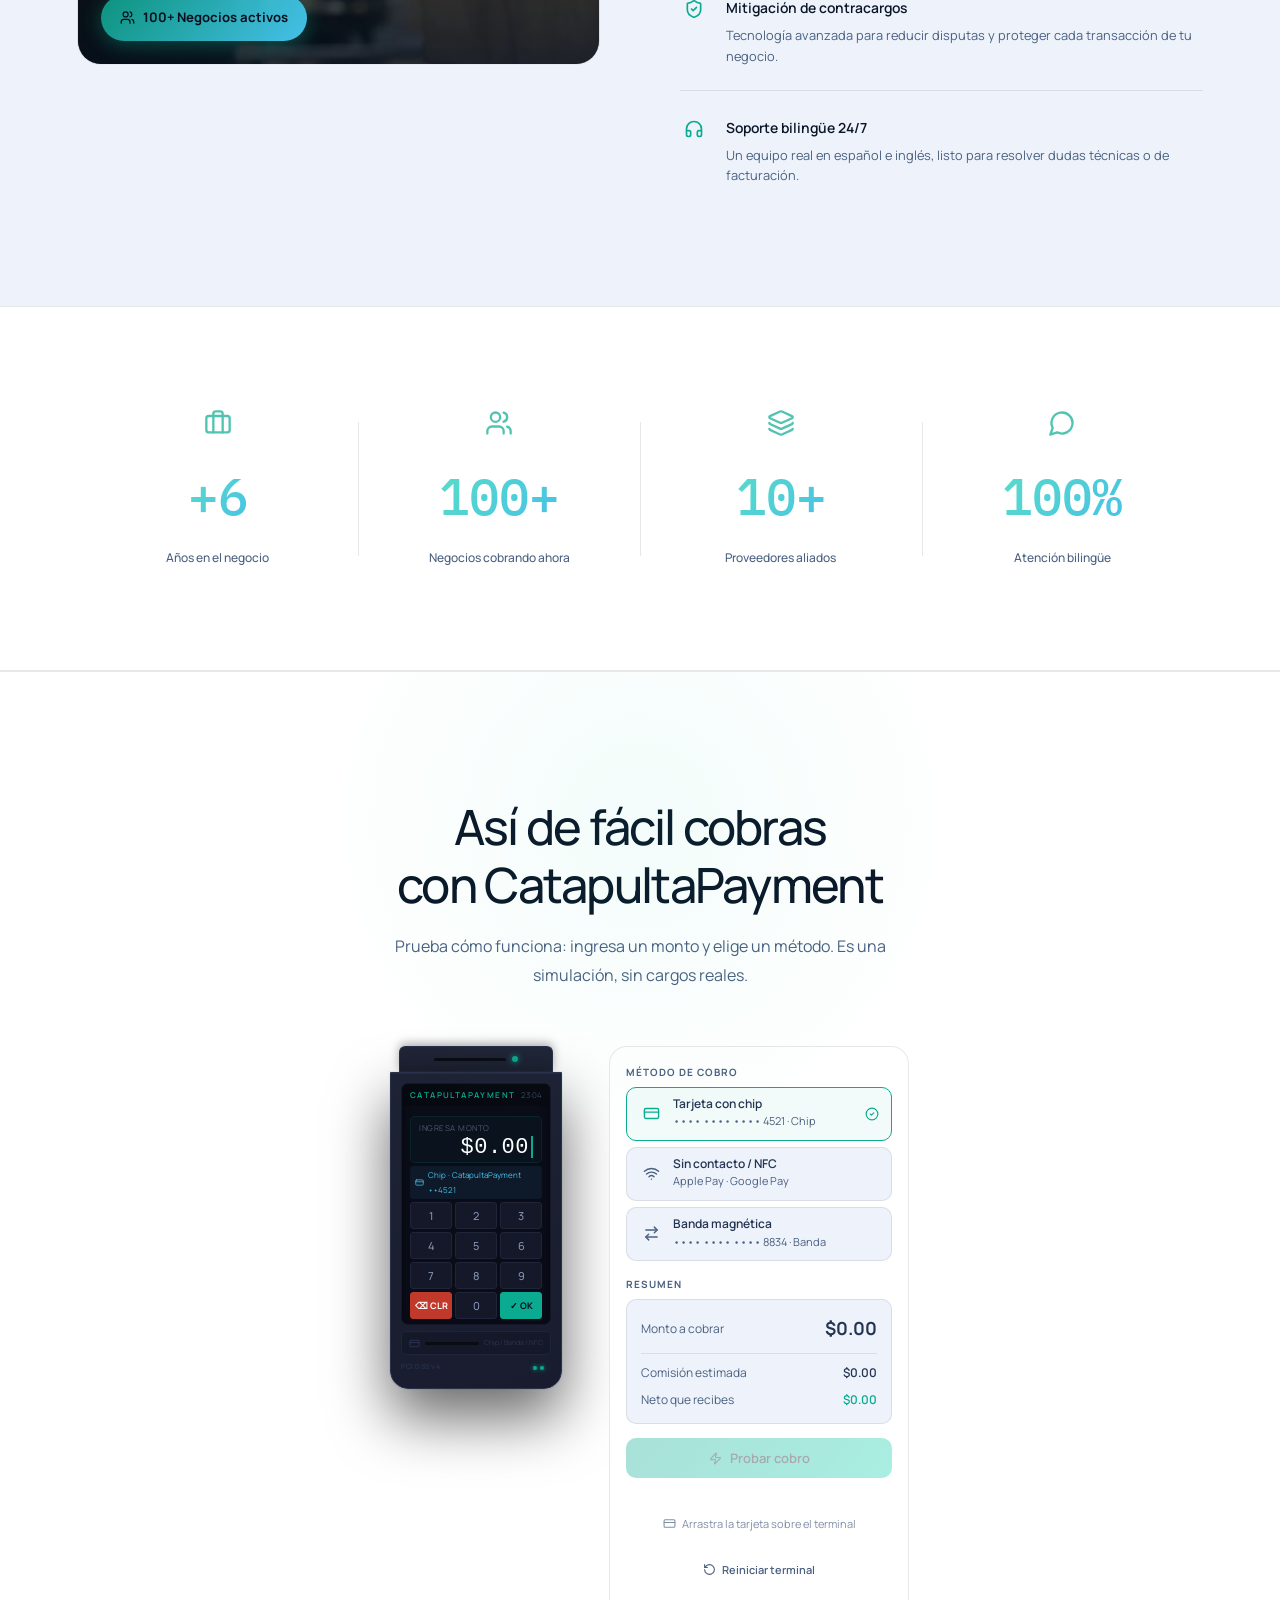
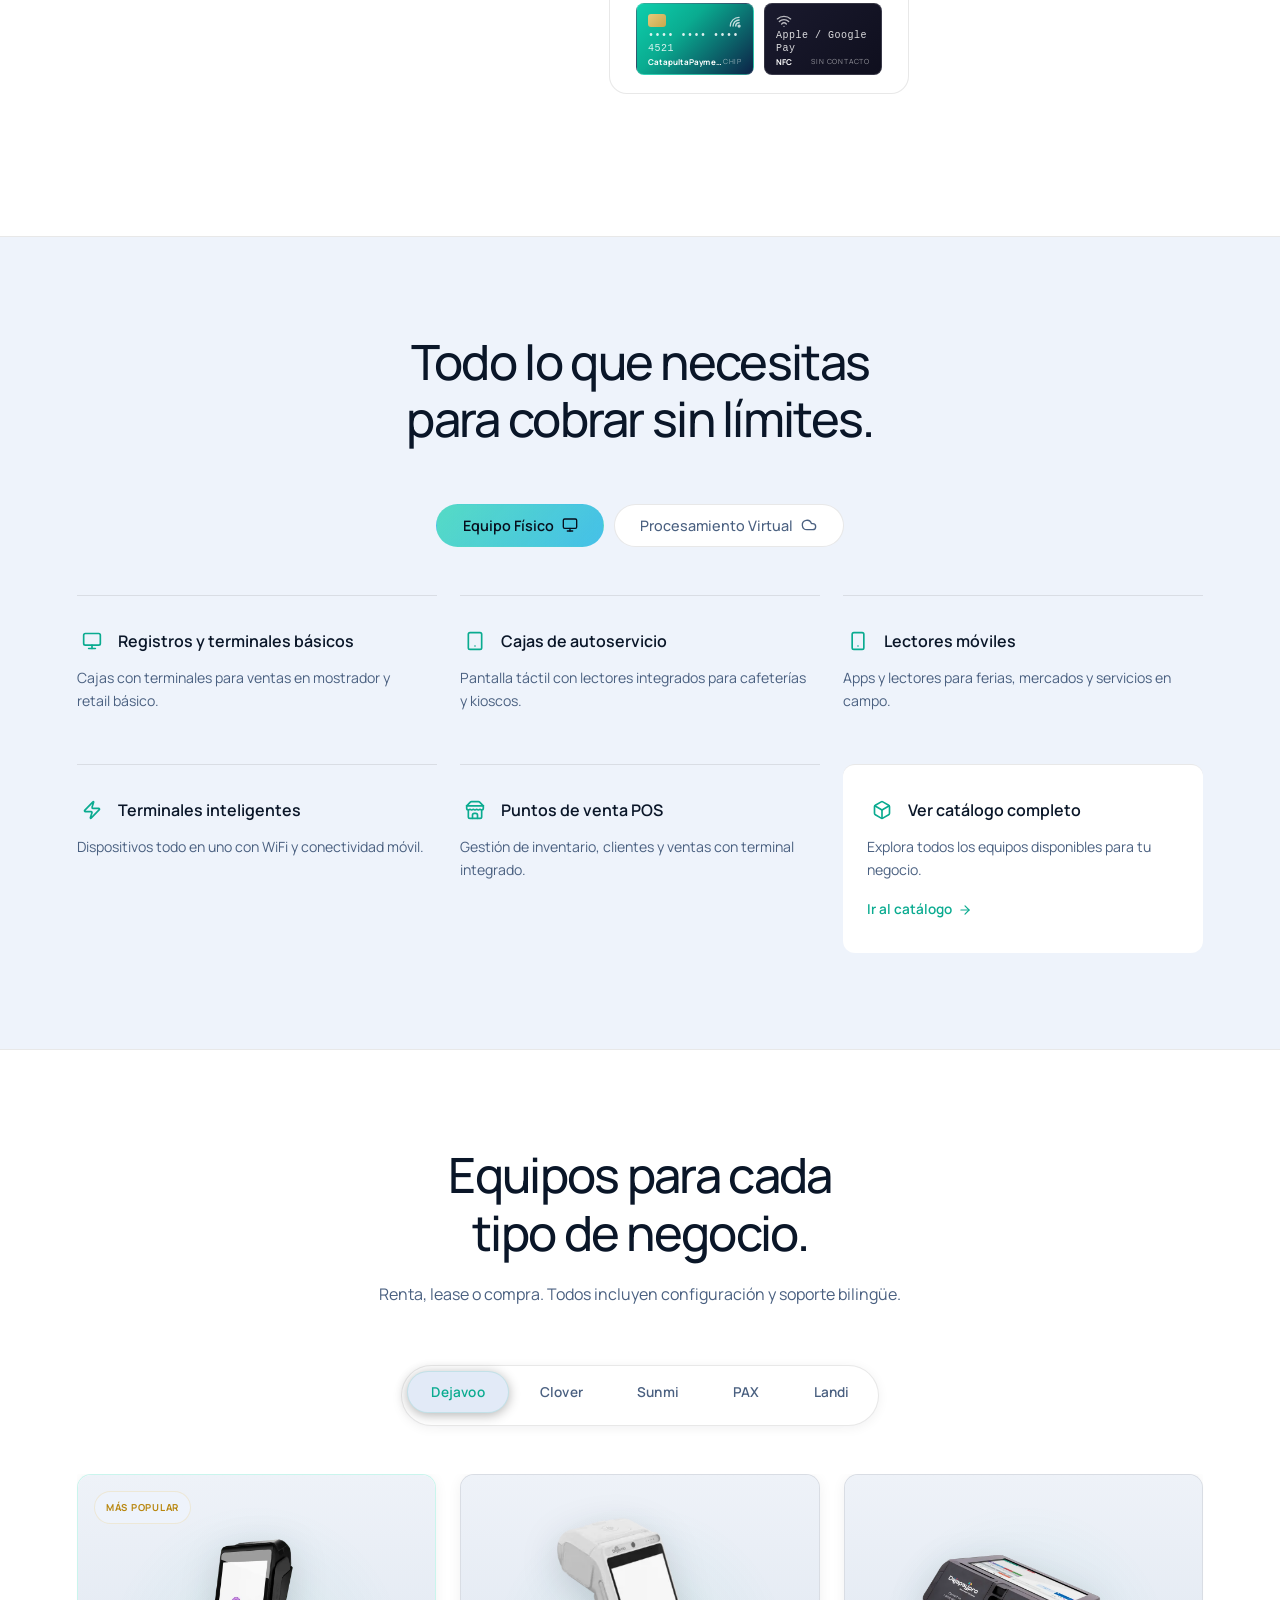
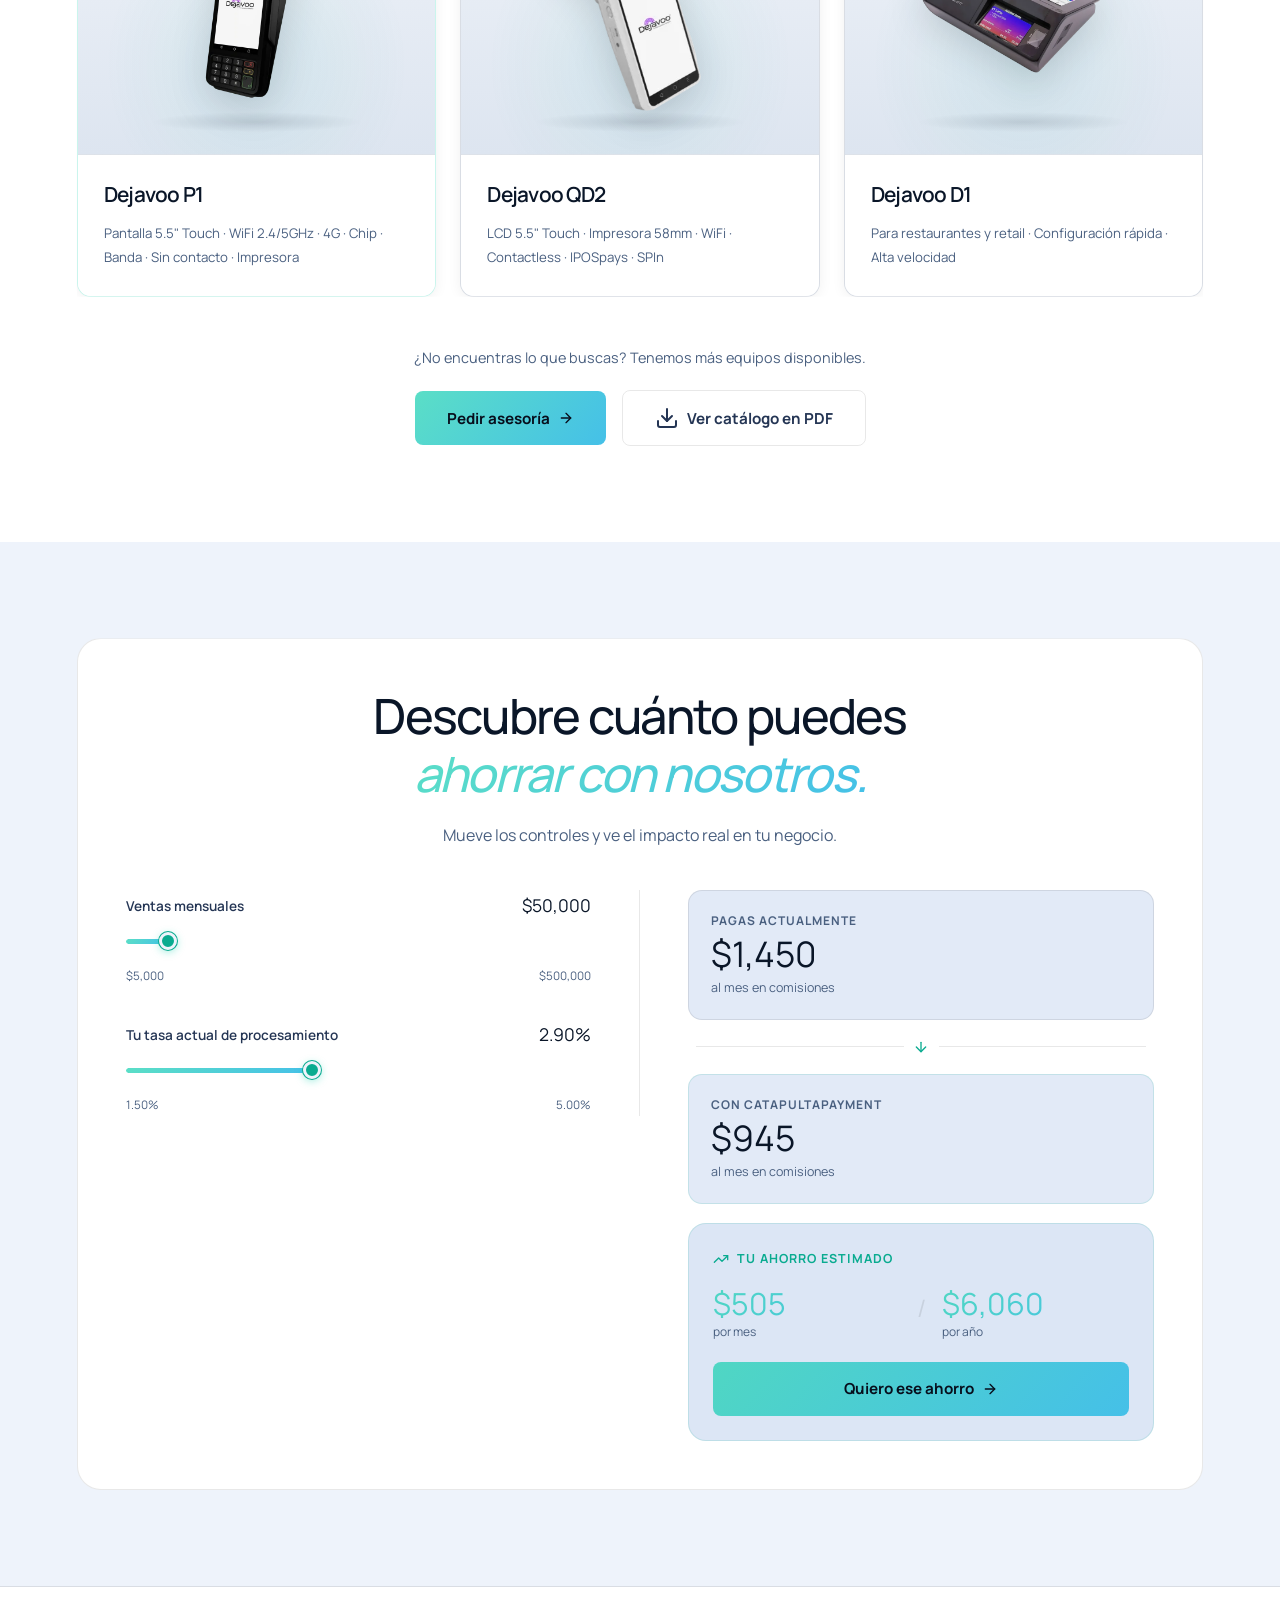
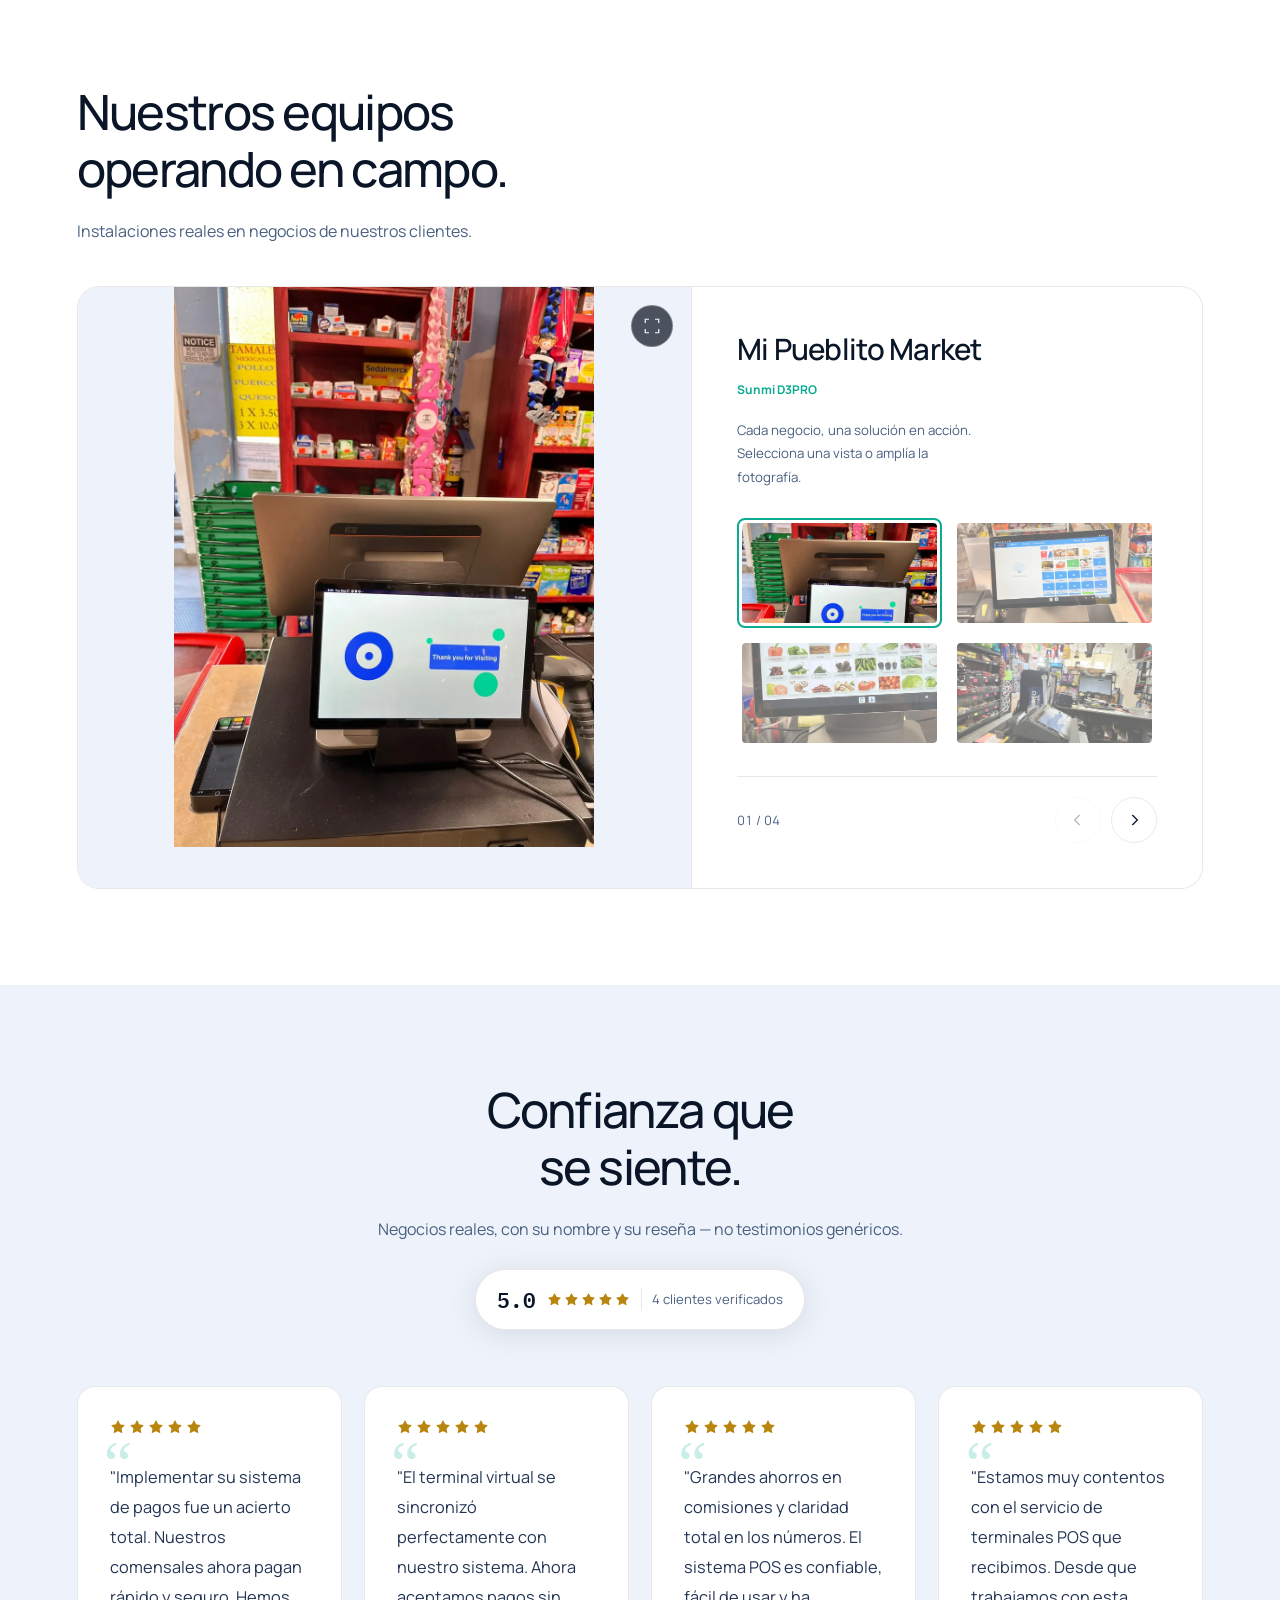
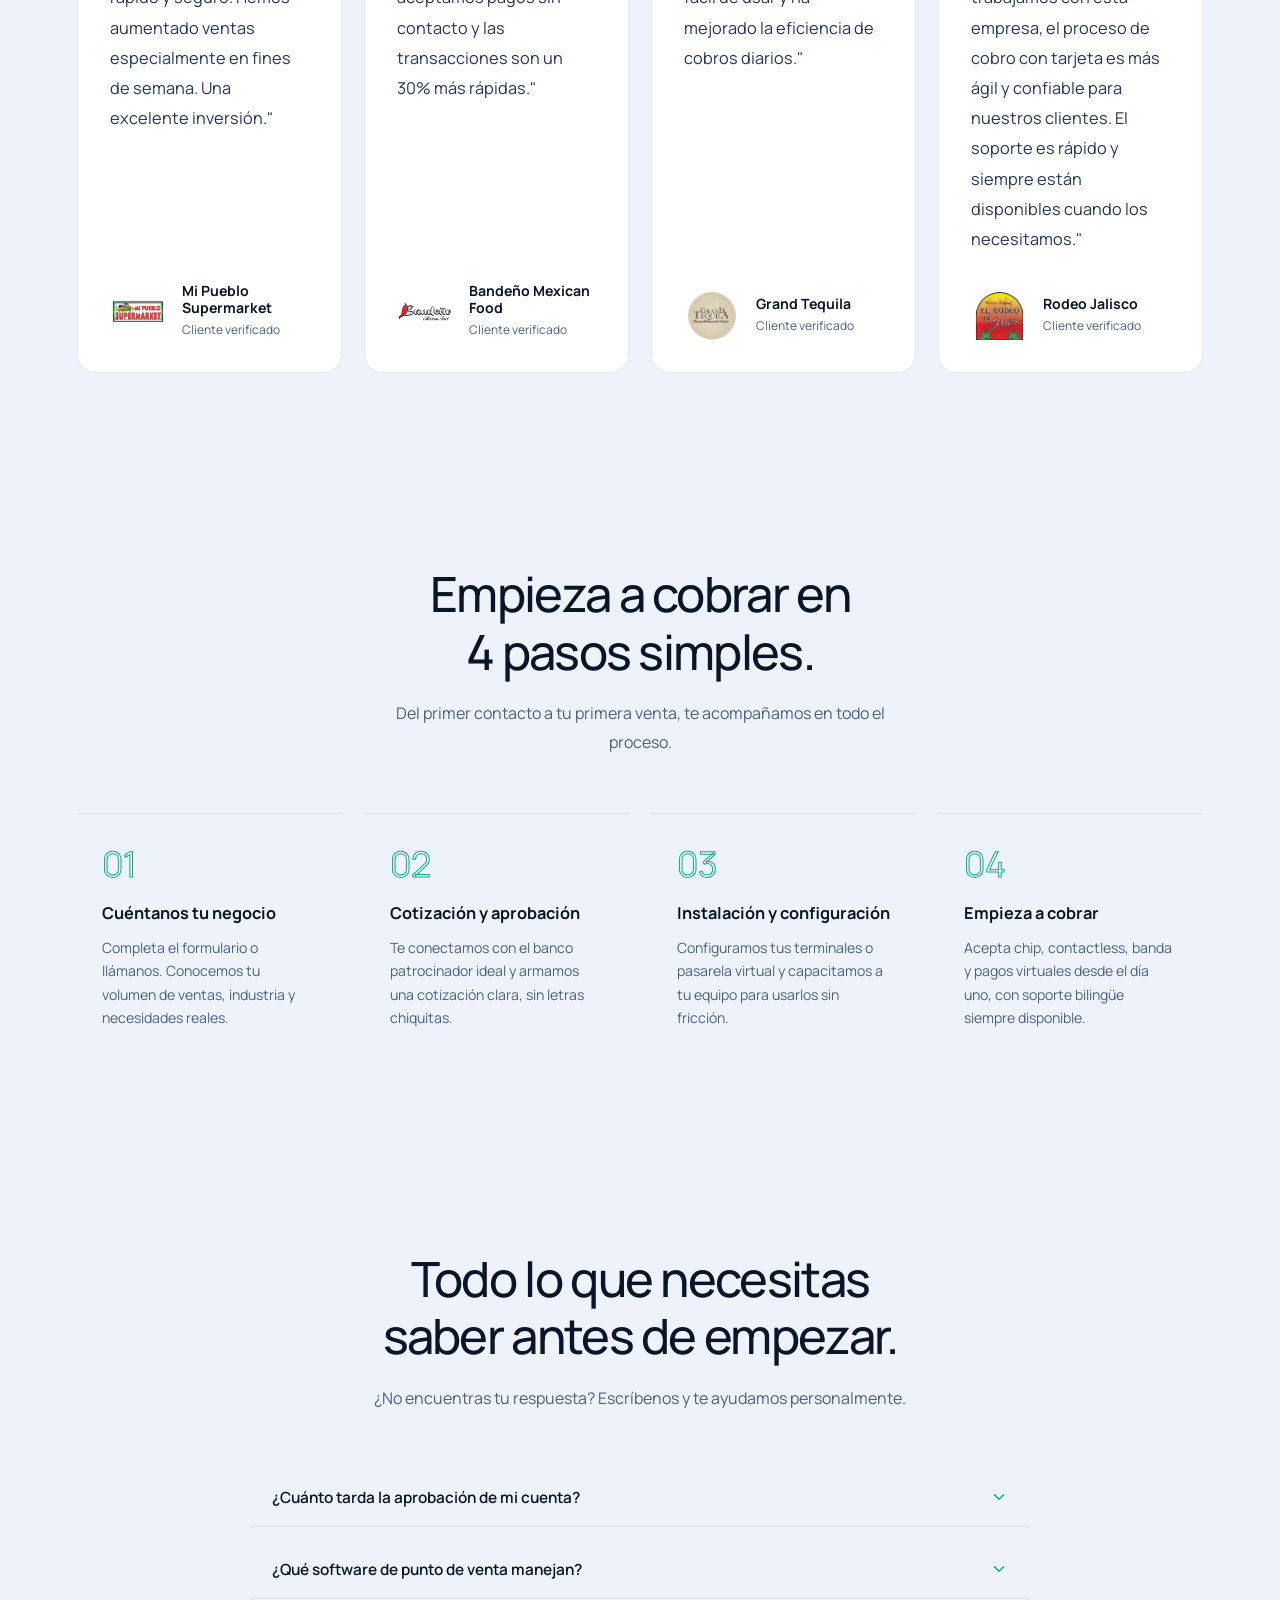
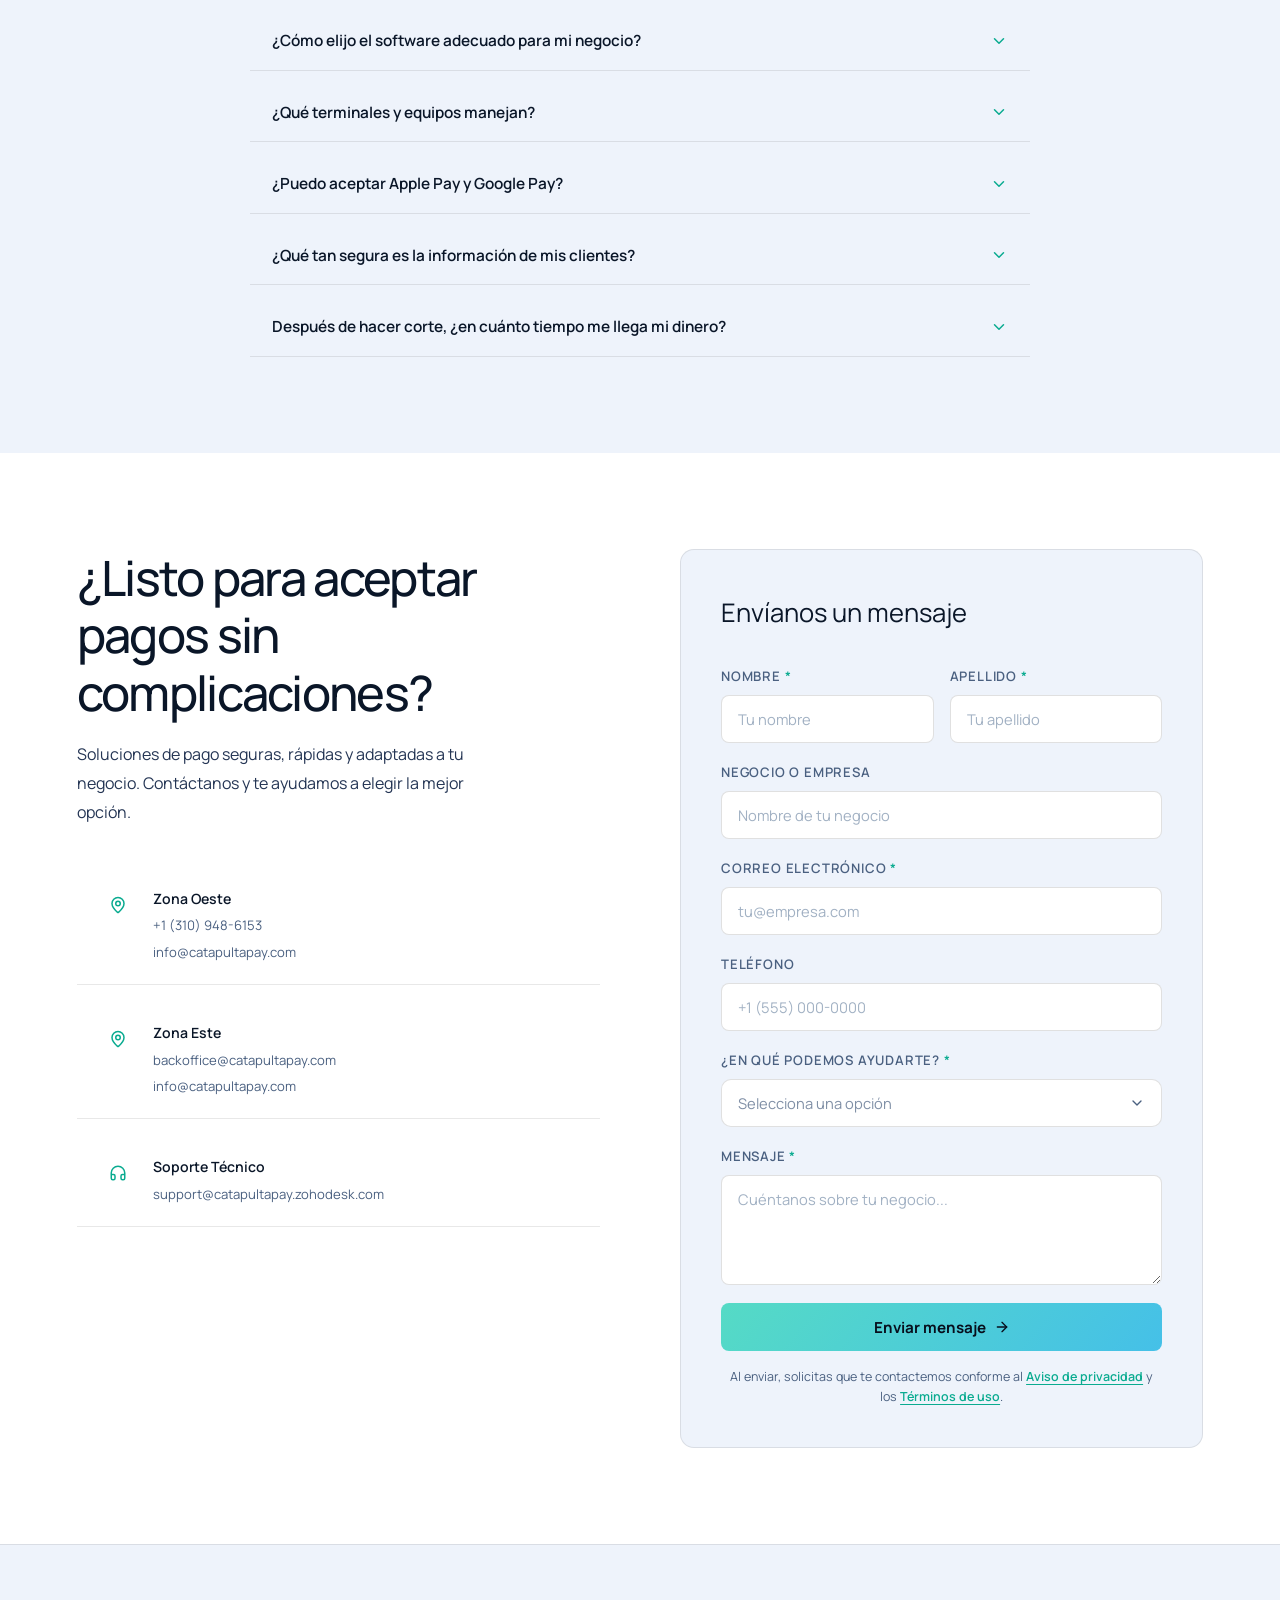
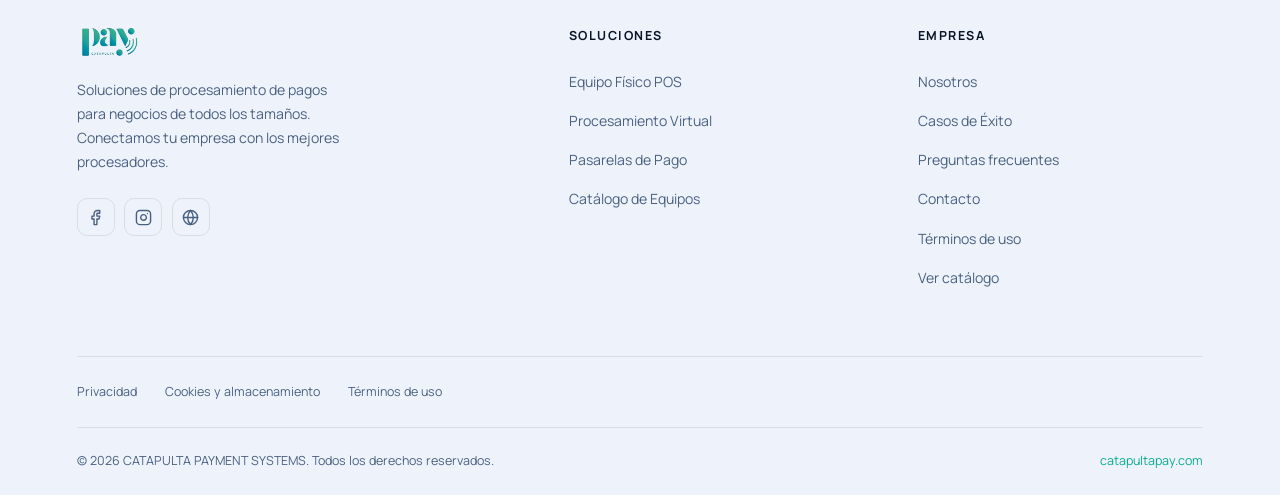
==== commit 35a3b82e: "Agregar logo de OnTheFly a la franja de marcas y corregir rutas relativas que rompian imagenes en /e" ====
--- a/index.html
+++ b/index.html
@@ -42,12 +42,12 @@
 <link rel="manifest" href="manifest.json" />
   <link rel="preload" href="assets/fonts/design/manrope.woff2" as="font" type="font/woff2" crossorigin />
   <!-- Lucide Icons CDN -->
-<script src="assets/js/icons.js?v=63" defer></script>
-<link rel="stylesheet" href="assets/css/terminal-icons.css?v=63" />
+<script src="/assets/js/icons.js?v=65" defer></script>
+<link rel="stylesheet" href="assets/css/terminal-icons.css?v=65" />
   <!-- Styles -->
-  <link rel="stylesheet" href="styles.css?v=63" />
-  <link rel="stylesheet" href="design.css?v=63" />
-  <link rel="stylesheet" href="page-state.css?v=63" />
+  <link rel="stylesheet" href="styles.css?v=65" />
+  <link rel="stylesheet" href="design.css?v=65" />
+  <link rel="stylesheet" href="page-state.css?v=65" />
 <link rel="preload" href="assets/icons/logo-site.webp" as="image" fetchpriority="high">
 
 <!-- Structured data -->
@@ -221,7 +221,7 @@
 </head>
 <body>
   <a class="skip-link" href="#main">Saltar al contenido principal</a>
-  <audio id="brandAudio" src="assets/audio/catapultapayment-signature.mp3" preload="none" aria-hidden="true"></audio>
+  <audio id="brandAudio" src="/assets/audio/catapultapayment-signature.mp3" preload="none" aria-hidden="true"></audio>
   <div class="site-loader" id="siteLoader" hidden>
     <div class="loader-content">
       <div class="loader-status" role="status">
@@ -248,13 +248,13 @@
       <p class="loader-tagline">Pagos simples. Negocios que crecen.</p>
     </div>
   </div>
-  <script src="loading.js?v=63"></script>
+  <script src="loading.js?v=65"></script>
 
   <!-- ── NAVBAR ── -->
   <nav id="nav" aria-label="Navegación principal">
     <div class="nav-inner">
       <a href="#hero" class="nav-logo">
-        <img src="assets/icons/logo-site.webp" alt="CatapultaPayment" width="98" height="52" fetchpriority="high" />
+        <img src="/assets/icons/logo-site.webp" alt="CatapultaPayment" width="98" height="52" fetchpriority="high" />
       </a>
 
       <ul class="nlinks" role="list">
@@ -360,7 +360,7 @@
         <div class="hero-3d-card" id="hero3d">
           <model-viewer
             class="hero-model"
-            src="assets/models/pos-machine.glb"
+            src="/assets/models/pos-machine.glb"
             alt="Terminal POS de CatapultaPayment en 3D"
             auto-rotate
             auto-rotate-delay="0"
@@ -393,7 +393,7 @@
         <span class="brand-mark">Sunmi</span>
         <span class="brand-sep" aria-hidden="true"></span>
         <span class="brand-mark">Kwick POS</span>
-        <span class="brand-mark">OnTheFly</span>
+        <img class="brand-mark" src="/assets/images/brands/onthefly.webp" alt="OnTheFly" loading="lazy" width="120" height="35" />
         <span class="brand-mark">OrderPin</span>
         <span class="brand-mark">Octopos POS</span>
       </div>
@@ -413,8 +413,8 @@
   loop
   playsinline
   preload="none"
-  poster="about-poster.jpg"
-  data-src="video1.mp4"
+  poster="/about-poster.jpg"
+  data-src="/video1.mp4"
   style="will-change: auto;"
   onerror="this.style.display='none'"
 ></video>
@@ -833,8 +833,8 @@
           <article class="catalog-card catalog-card--highlight reveal">
             <div class="catalog-img-wrap">
               <picture>
-                <source srcset="assets/images/catalog/dejavoo-p1.webp" type="image/webp" />
-                <img src="assets/images/catalog/dejavoo-p1.webp" alt="Dejavoo P1" width="700" height="700" loading="lazy" />
+                <source srcset="/assets/images/catalog/dejavoo-p1.webp" type="image/webp" />
+                <img src="/assets/images/catalog/dejavoo-p1.webp" alt="Dejavoo P1" width="700" height="700" loading="lazy" />
               </picture>
             </div>
             <div class="catalog-card-body">
@@ -847,8 +847,8 @@
           <article class="catalog-card reveal">
             <div class="catalog-img-wrap">
               <picture>
-                <source srcset="assets/images/catalog/dejavoo-qd2.webp" type="image/webp" />
-                <img src="assets/images/catalog/dejavoo-qd2.webp" alt="Dejavoo QD2" width="300" height="300" loading="lazy" />
+                <source srcset="/assets/images/catalog/dejavoo-qd2.webp" type="image/webp" />
+                <img src="/assets/images/catalog/dejavoo-qd2.webp" alt="Dejavoo QD2" width="300" height="300" loading="lazy" />
               </picture>
             </div>
             <div class="catalog-card-body">
@@ -860,8 +860,8 @@
           <article class="catalog-card reveal">
             <div class="catalog-img-wrap">
               <picture>
-                <source srcset="assets/images/catalog/dejavoo-d1.webp" type="image/webp" />
-                <img src="assets/images/catalog/dejavoo-d1.webp" alt="Dejavoo D1" width="700" height="700" loading="lazy" />
+                <source srcset="/assets/images/catalog/dejavoo-d1.webp" type="image/webp" />
+                <img src="/assets/images/catalog/dejavoo-d1.webp" alt="Dejavoo D1" width="700" height="700" loading="lazy" />
               </picture>
             </div>
             <div class="catalog-card-body">
@@ -880,8 +880,8 @@
           <article class="catalog-card reveal">
             <div class="catalog-img-wrap">
               <picture>
-                <source srcset="assets/images/catalog/clover-flex.webp" type="image/webp" />
-                <img src="assets/images/catalog/clover-flex.webp" alt="Clover Flex" width="700" height="700" loading="lazy" />
+                <source srcset="/assets/images/catalog/clover-flex.webp" type="image/webp" />
+                <img src="/assets/images/catalog/clover-flex.webp" alt="Clover Flex" width="700" height="700" loading="lazy" />
               </picture>
             </div>
             <div class="catalog-card-body">
@@ -893,8 +893,8 @@
           <article class="catalog-card reveal">
             <div class="catalog-img-wrap">
               <picture>
-                <source srcset="assets/images/catalog/clover-mini.webp" type="image/webp" />
-                <img src="assets/images/catalog/clover-mini.webp" alt="Clover Mini" width="700" height="700" loading="lazy" />
+                <source srcset="/assets/images/catalog/clover-mini.webp" type="image/webp" />
+                <img src="/assets/images/catalog/clover-mini.webp" alt="Clover Mini" width="700" height="700" loading="lazy" />
               </picture>
             </div>
             <div class="catalog-card-body">
@@ -906,8 +906,8 @@
           <article class="catalog-card catalog-card--highlight reveal">
             <div class="catalog-img-wrap">
               <picture>
-                <source srcset="assets/images/catalog/clover-station-duo.webp" type="image/webp" />
-                <img src="assets/images/catalog/clover-station-duo.webp" alt="Clover Station Duo" width="700" height="700" loading="lazy" />
+                <source srcset="/assets/images/catalog/clover-station-duo.webp" type="image/webp" />
+                <img src="/assets/images/catalog/clover-station-duo.webp" alt="Clover Station Duo" width="700" height="700" loading="lazy" />
               </picture>
             </div>
             <div class="catalog-card-body">
@@ -927,8 +927,8 @@
           <article class="catalog-card reveal">
             <div class="catalog-img-wrap">
               <picture>
-                <source srcset="assets/images/catalog/sunmi-p2-pro.webp" type="image/webp" />
-                <img src="assets/images/catalog/sunmi-p2-pro.webp" alt="Sunmi P2 Pro" width="700" height="700" loading="lazy" />
+                <source srcset="/assets/images/catalog/sunmi-p2-pro.webp" type="image/webp" />
+                <img src="/assets/images/catalog/sunmi-p2-pro.webp" alt="Sunmi P2 Pro" width="700" height="700" loading="lazy" />
               </picture>
             </div>
             <div class="catalog-card-body">
@@ -945,8 +945,8 @@
           <article class="catalog-card catalog-card--highlight reveal">
             <div class="catalog-img-wrap">
               <picture>
-                <source srcset="assets/images/catalog/sunmi-t2s.webp" type="image/webp" />
-                <img src="assets/images/catalog/sunmi-t2s.webp" alt="Sunmi T2S" width="700" height="700" loading="lazy" />
+                <source srcset="/assets/images/catalog/sunmi-t2s.webp" type="image/webp" />
+                <img src="/assets/images/catalog/sunmi-t2s.webp" alt="Sunmi T2S" width="700" height="700" loading="lazy" />
               </picture>
             </div>
             <div class="catalog-card-body">
@@ -959,8 +959,8 @@
           <article class="catalog-card reveal">
             <div class="catalog-img-wrap">
               <picture>
-                <source srcset="assets/images/catalog/sunmi-p2-mini.webp" type="image/webp" />
-                <img src="assets/images/catalog/sunmi-p2-mini.webp" alt="Sunmi P2 Mini" width="700" height="700" loading="lazy" />
+                <source srcset="/assets/images/catalog/sunmi-p2-mini.webp" type="image/webp" />
+                <img src="/assets/images/catalog/sunmi-p2-mini.webp" alt="Sunmi P2 Mini" width="700" height="700" loading="lazy" />
               </picture>
             </div>
             <div class="catalog-card-body">
@@ -977,8 +977,8 @@
           <article class="catalog-card reveal">
             <div class="catalog-img-wrap">
               <picture>
-                <source srcset="assets/images/catalog/sunmi-d3-pro.webp" type="image/webp" />
-                <img src="assets/images/catalog/sunmi-d3-pro.webp" alt="Sunmi D3 PRO" width="700" height="700" loading="lazy" />
+                <source srcset="/assets/images/catalog/sunmi-d3-pro.webp" type="image/webp" />
+                <img src="/assets/images/catalog/sunmi-d3-pro.webp" alt="Sunmi D3 PRO" width="700" height="700" loading="lazy" />
               </picture>
             </div>
             <div class="catalog-card-body">
@@ -1002,8 +1002,8 @@
           <article class="catalog-card reveal">
             <div class="catalog-img-wrap">
               <picture>
-                <source srcset="assets/images/catalog/pax-a920-pro.webp" type="image/webp" />
-                <img src="assets/images/catalog/pax-a920-pro.webp" alt="PAX A920 Pro" width="700" height="700" loading="lazy" />
+                <source srcset="/assets/images/catalog/pax-a920-pro.webp" type="image/webp" />
+                <img src="/assets/images/catalog/pax-a920-pro.webp" alt="PAX A920 Pro" width="700" height="700" loading="lazy" />
               </picture>
             </div>
             <div class="catalog-card-body">
@@ -1015,8 +1015,8 @@
           <article class="catalog-card catalog-card--highlight reveal">
             <div class="catalog-img-wrap">
               <picture>
-                <source srcset="assets/images/catalog/pax-a920pro-duo.webp" type="image/webp" />
-                <img src="assets/images/catalog/pax-a920pro-duo.webp" alt="PAX A920Pro Duo" width="700" height="700" loading="lazy" />
+                <source srcset="/assets/images/catalog/pax-a920pro-duo.webp" type="image/webp" />
+                <img src="/assets/images/catalog/pax-a920pro-duo.webp" alt="PAX A920Pro Duo" width="700" height="700" loading="lazy" />
               </picture>
             </div>
             <div class="catalog-card-body">
@@ -1033,8 +1033,8 @@
           <article class="catalog-card reveal">
             <div class="catalog-img-wrap">
               <picture>
-                <source srcset="assets/images/catalog/pax-a77.webp" type="image/webp" />
-                <img src="assets/images/catalog/pax-a77.webp" alt="PAX A77" width="700" height="700" loading="lazy" />
+                <source srcset="/assets/images/catalog/pax-a77.webp" type="image/webp" />
+                <img src="/assets/images/catalog/pax-a77.webp" alt="PAX A77" width="700" height="700" loading="lazy" />
               </picture>
             </div>
             <div class="catalog-card-body">
@@ -1050,8 +1050,8 @@
           <article class="catalog-card reveal">
             <div class="catalog-img-wrap">
               <picture>
-                <source srcset="assets/images/catalog/pax-a80.webp" type="image/webp" />
-                <img src="assets/images/catalog/pax-a80.webp" alt="PAX A80" width="700" height="700" loading="lazy" />
+                <source srcset="/assets/images/catalog/pax-a80.webp" type="image/webp" />
+                <img src="/assets/images/catalog/pax-a80.webp" alt="PAX A80" width="700" height="700" loading="lazy" />
               </picture>
             </div>
             <div class="catalog-card-body">
@@ -1067,8 +1067,8 @@
           <article class="catalog-card reveal">
             <div class="catalog-img-wrap">
               <picture>
-                <source srcset="assets/images/catalog/pax-a35.webp" type="image/webp" />
-                <img src="assets/images/catalog/pax-a35.webp" alt="PAX A35" width="700" height="700" loading="lazy" />
+                <source srcset="/assets/images/catalog/pax-a35.webp" type="image/webp" />
+                <img src="/assets/images/catalog/pax-a35.webp" alt="PAX A35" width="700" height="700" loading="lazy" />
               </picture>
             </div>
             <div class="catalog-card-body">
@@ -1084,8 +1084,8 @@
           <article class="catalog-card reveal">
             <div class="catalog-img-wrap">
               <picture>
-                <source srcset="assets/images/catalog/pax-elyse.webp" type="image/webp" />
-                <img src="assets/images/catalog/pax-elyse.webp" alt="PAX Elyse" width="700" height="700" loading="lazy" />
+                <source srcset="/assets/images/catalog/pax-elyse.webp" type="image/webp" />
+                <img src="/assets/images/catalog/pax-elyse.webp" alt="PAX Elyse" width="700" height="700" loading="lazy" />
               </picture>
             </div>
             <div class="catalog-card-body">
@@ -1102,8 +1102,8 @@
           <article class="catalog-card reveal">
             <div class="catalog-img-wrap">
               <picture>
-                <source srcset="assets/images/catalog/pax-elyse-sistema.webp" type="image/webp" />
-                <img src="assets/images/catalog/pax-elyse-sistema.webp" alt="PAX Elyse POS Sistema" width="700" height="700" loading="lazy" />
+                <source srcset="/assets/images/catalog/pax-elyse-sistema.webp" type="image/webp" />
+                <img src="/assets/images/catalog/pax-elyse-sistema.webp" alt="PAX Elyse POS Sistema" width="700" height="700" loading="lazy" />
               </picture>
             </div>
             <div class="catalog-card-body">
@@ -1120,8 +1120,8 @@
           <article class="catalog-card reveal">
             <div class="catalog-img-wrap">
               <picture>
-                <source srcset="assets/images/catalog/pax-e700.webp" type="image/webp" />
-                <img src="assets/images/catalog/pax-e700.webp" alt="PAX E700" width="700" height="700" loading="lazy" />
+                <source srcset="/assets/images/catalog/pax-e700.webp" type="image/webp" />
+                <img src="/assets/images/catalog/pax-e700.webp" alt="PAX E700" width="700" height="700" loading="lazy" />
               </picture>
             </div>
             <div class="catalog-card-body">
@@ -1138,8 +1138,8 @@
           <article class="catalog-card catalog-card--highlight reveal">
             <div class="catalog-img-wrap">
               <picture>
-                <source srcset="assets/images/catalog/pax-kiosk.webp" type="image/webp" />
-                <img src="assets/images/catalog/pax-kiosk.webp" alt="PAX Kiosk" width="700" height="700" loading="lazy" />
+                <source srcset="/assets/images/catalog/pax-kiosk.webp" type="image/webp" />
+                <img src="/assets/images/catalog/pax-kiosk.webp" alt="PAX Kiosk" width="700" height="700" loading="lazy" />
               </picture>
             </div>
             <div class="catalog-card-body">
@@ -1159,8 +1159,8 @@
           <article class="catalog-card reveal">
             <div class="catalog-img-wrap">
               <picture>
-                <source srcset="assets/images/catalog/landi-m20.webp" type="image/webp" />
-                <img src="assets/images/catalog/landi-m20.webp" alt="Landi M20" width="480" height="480" loading="lazy" />
+                <source srcset="/assets/images/catalog/landi-m20.webp" type="image/webp" />
+                <img src="/assets/images/catalog/landi-m20.webp" alt="Landi M20" width="480" height="480" loading="lazy" />
               </picture>
             </div>
             <div class="catalog-card-body">
@@ -1177,8 +1177,8 @@
           <article class="catalog-card catalog-card--highlight reveal">
             <div class="catalog-img-wrap">
               <picture>
-                <source srcset="assets/images/catalog/landi-c20-pro.webp" type="image/webp" />
-                <img src="assets/images/catalog/landi-c20-pro.webp" alt="Landi C20 Pro" width="700" height="700" loading="lazy" />
+                <source srcset="/assets/images/catalog/landi-c20-pro.webp" type="image/webp" />
+                <img src="/assets/images/catalog/landi-c20-pro.webp" alt="Landi C20 Pro" width="700" height="700" loading="lazy" />
               </picture>
             </div>
             <div class="catalog-card-body">
@@ -1329,7 +1329,7 @@
       <div class="gallery-grid">
         <figure class="gallery-item reveal">
           <img
-            src="assets/images/gallery/mi-pueblito-market.webp"
+            src="/assets/images/gallery/mi-pueblito-market.webp"
             alt="Terminal Sunmi D3PRO en Mi Pueblito Market"
             width="900" height="1200"
             loading="lazy"
@@ -1342,7 +1342,7 @@
 
         <figure class="gallery-item reveal">
           <img
-            src="assets/images/gallery/mi-pueblito-market-1.webp"
+            src="/assets/images/gallery/mi-pueblito-market-1.webp"
             alt="Segundo terminal Sunmi D3PRO en Mi Pueblito Market"
             width="900" height="1200"
             loading="lazy"
@@ -1355,7 +1355,7 @@
 
         <figure class="gallery-item reveal">
           <img
-            src="assets/images/gallery/mi-pueblito-market-2.webp"
+            src="/assets/images/gallery/mi-pueblito-market-2.webp"
             alt="Tercer equipo Sunmi D3PRO en Mi Pueblito Market"
             width="900" height="1200"
             loading="lazy"
@@ -1368,7 +1368,7 @@
 
         <figure class="gallery-item gallery-item--wide reveal">
           <img
-            src="assets/images/gallery/dulceria-don-chamoy.webp"
+            src="/assets/images/gallery/dulceria-don-chamoy.webp"
             alt="Terminal Dejavoo D1 en Dulcería Don Chamoy"
             width="900" height="1200"
             loading="lazy"
@@ -1419,7 +1419,7 @@
           <footer class="testi-footer">
               <div class="testi-logo-wrap">
             <img
-              src="assets/images/success/mi-pueblo-supermarket.webp"
+              src="/assets/images/success/mi-pueblo-supermarket.webp"
               alt="Logo Mi Pueblo Supermarket"
               class="testi-logo"
               width="400" height="176"
@@ -1447,7 +1447,7 @@
           <footer class="testi-footer">
       <div class="testi-logo-wrap">
             <img
-              src="assets/images/success/bandeno-logo.webp"
+              src="/assets/images/success/bandeno-logo.webp"
               alt="Logo Bandeño Mexican Food"
               class="testi-logo"
               width="400" height="149"
@@ -1475,7 +1475,7 @@
           <footer class="testi-footer">
               <div class="testi-logo-wrap">
             <img
-              src="assets/images/success/grand-tequila.webp"
+              src="/assets/images/success/grand-tequila.webp"
               alt="Logo Grand Tequila"
               class="testi-logo"
               width="399" height="400"
@@ -1503,7 +1503,7 @@
           <footer class="testi-footer">
             <div class="testi-logo-wrap">
               <img
-                src="assets/images/success/el-rodeo-jalisco.webp"
+                src="/assets/images/success/el-rodeo-jalisco.webp"
                 alt="Logo El Rodeo de Jalisco"
                 class="testi-logo"
                 width="415" height="420"
@@ -1799,7 +1799,7 @@
         <!-- Marca -->
         <div class="footer-brand">
           <a href="#hero">
-            <img src="assets/icons/logo-site.webp" alt="CatapultaPayment" width="64" height="34" />
+            <img src="/assets/icons/logo-site.webp" alt="CatapultaPayment" width="64" height="34" />
           </a>
           <p class="footer-desc">
             Soluciones de procesamiento de pagos para negocios de todos los tamaños.
@@ -1867,9 +1867,9 @@
        perezosa desde script.js (initHeroModel) para no competir por ancho de
        banda ni CPU con el contenido crítico durante la carga inicial. -->
   <!-- Formulario de contacto: envía a mail/send.php (SMTP propio vía IONOS) -->
-  <script src="runtime.js?v=63" defer></script>
-  <script src="script.js?v=63" defer></script>
-  <script src="assets/js/custom-select.js?v=63" defer></script>
+  <script src="runtime.js?v=65" defer></script>
+  <script src="script.js?v=65" defer></script>
+  <script src="/assets/js/custom-select.js?v=65" defer></script>
   <a href="https://wa.me/13109486153?text=Hola%2C+me+interesa+CatapultaPayment"
    class="whatsapp-float" target="_blank" rel="noopener noreferrer" aria-label="WhatsApp">
   <svg viewBox="0 0 24 24" xmlns="http://www.w3.org/2000/svg">
@@ -1883,8 +1883,8 @@
   </svg>
 </button>
 
-<script src="i18n.js?v=63" defer></script>
-<script src="design.js?v=63" defer></script>
+<script src="i18n.js?v=65" defer></script>
+<script src="design.js?v=65" defer></script>
 
 
 <script>
--- a/styles.css
+++ b/styles.css
@@ -615,6 +615,11 @@
   opacity: 1;
   filter: grayscale(0);
   color: var(--color-text);
+}
+
+img.brand-mark {
+  width: auto;
+  object-fit: contain;
 }
 
 .brand-sep {
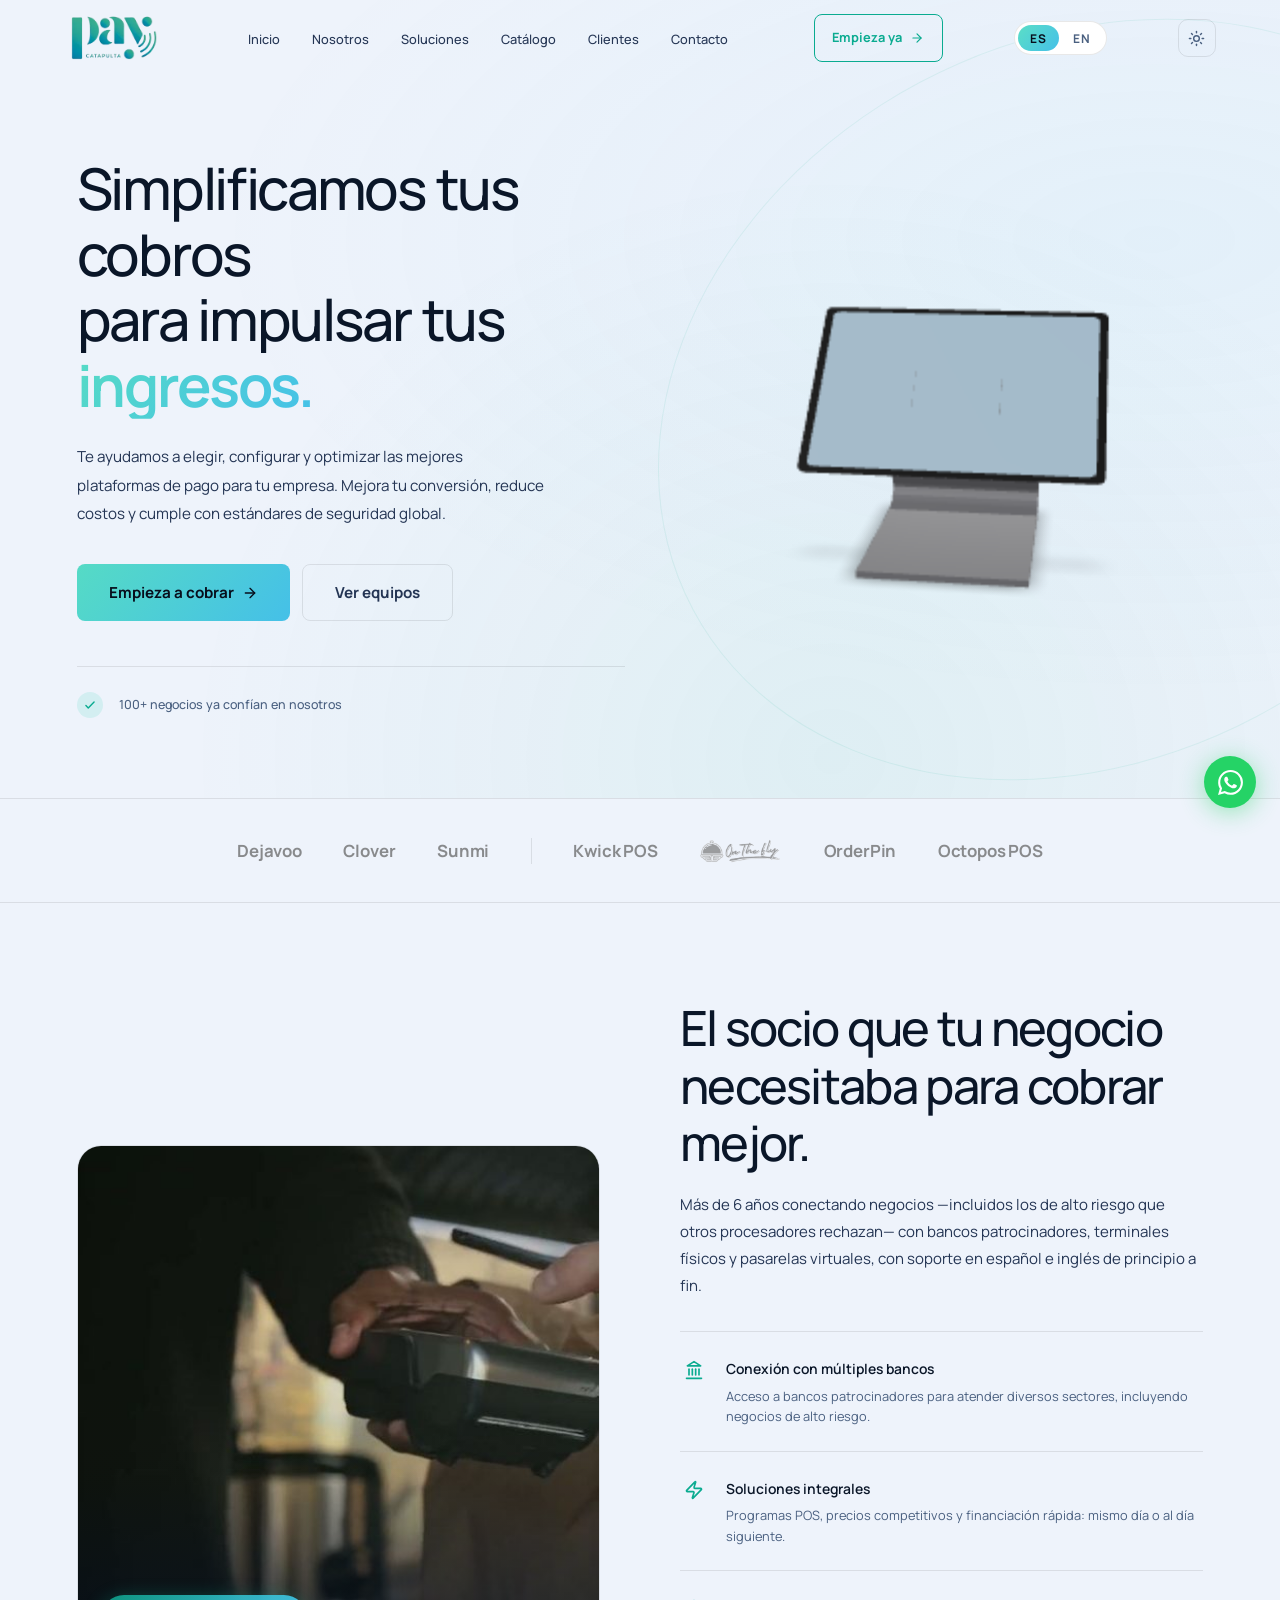
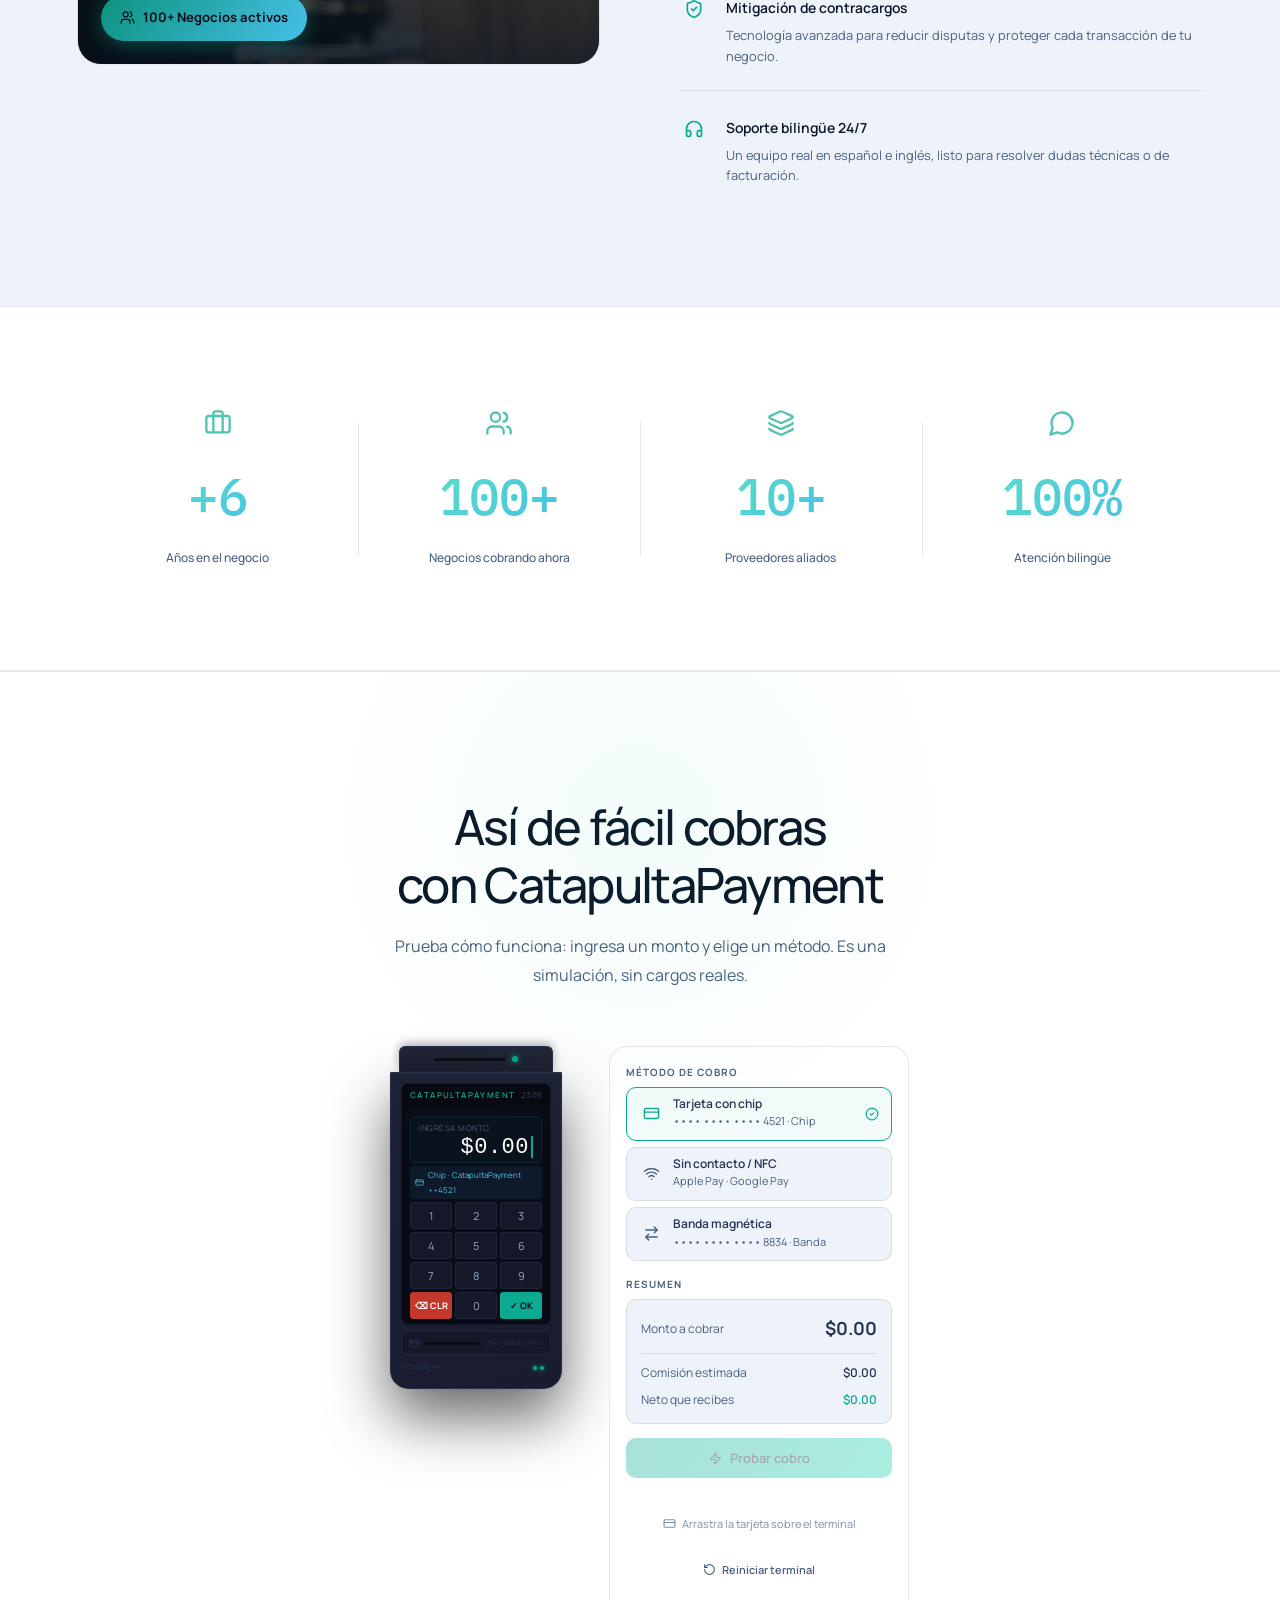
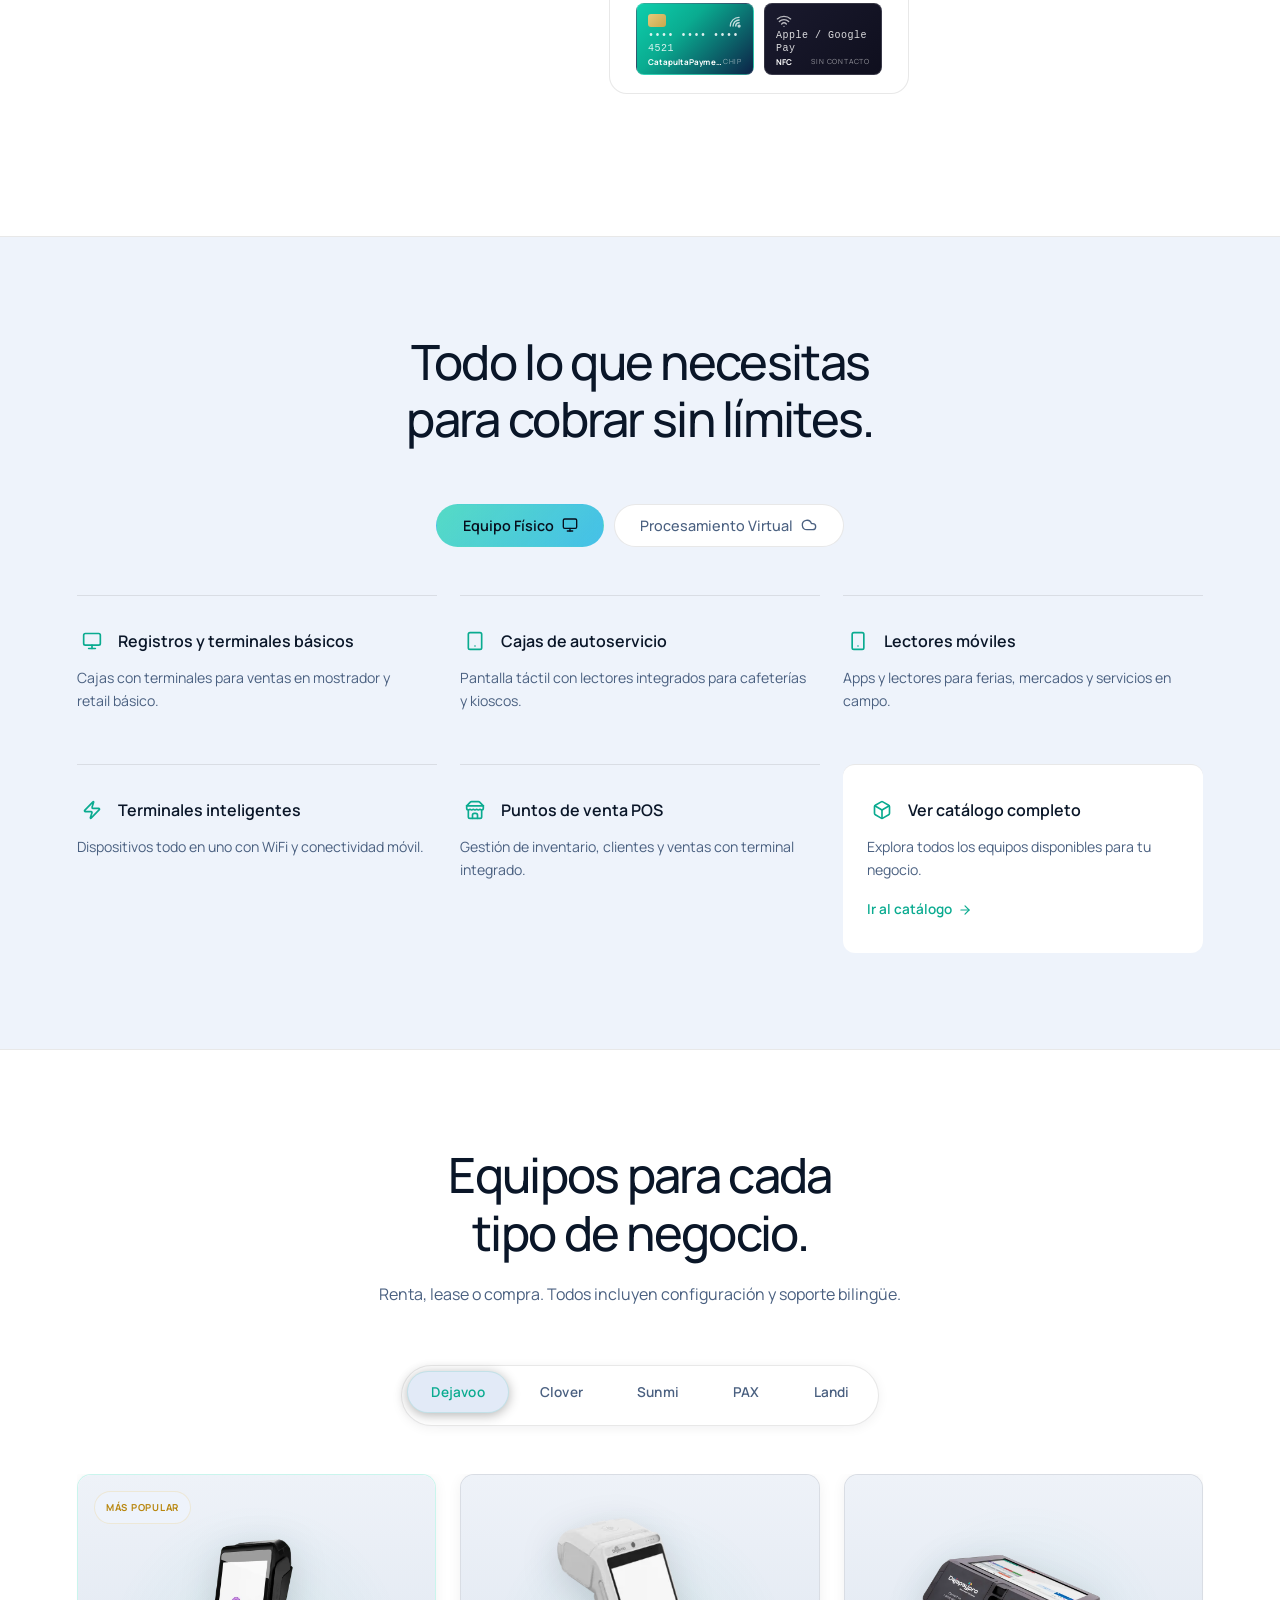
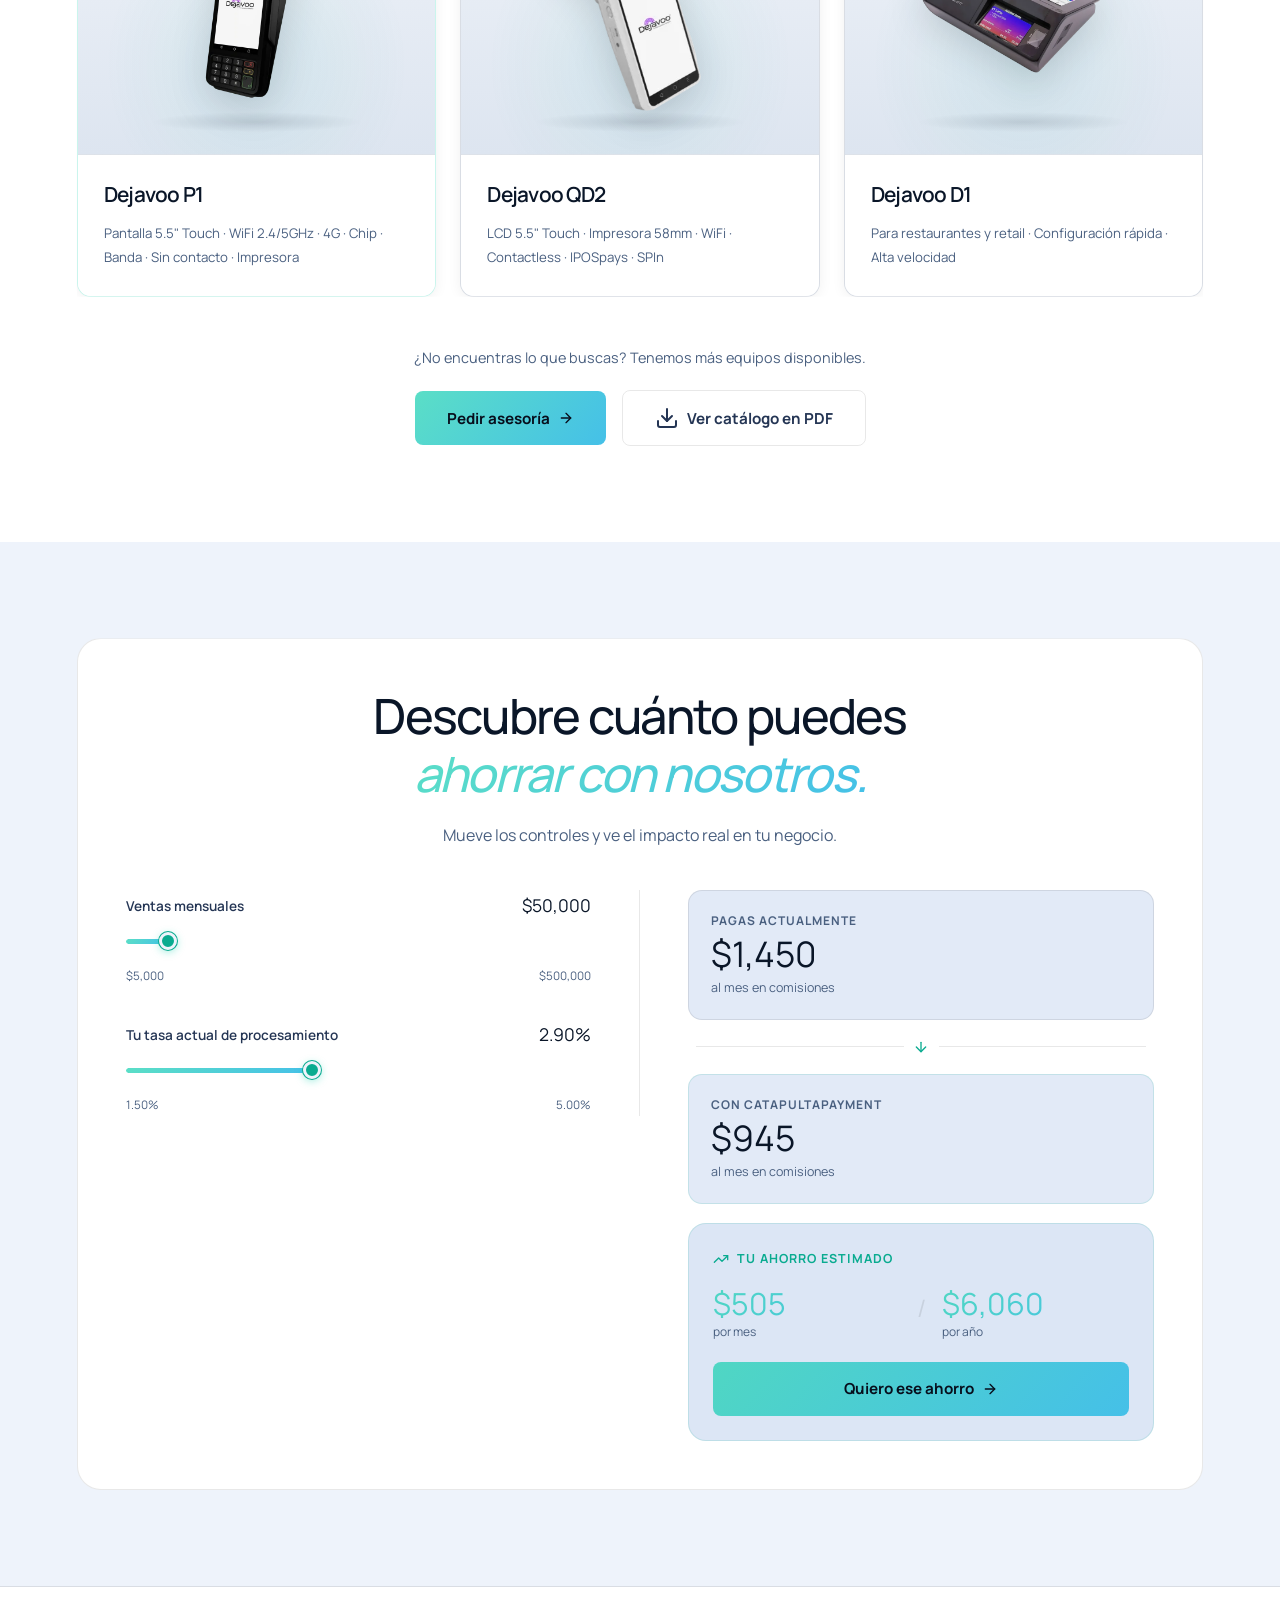
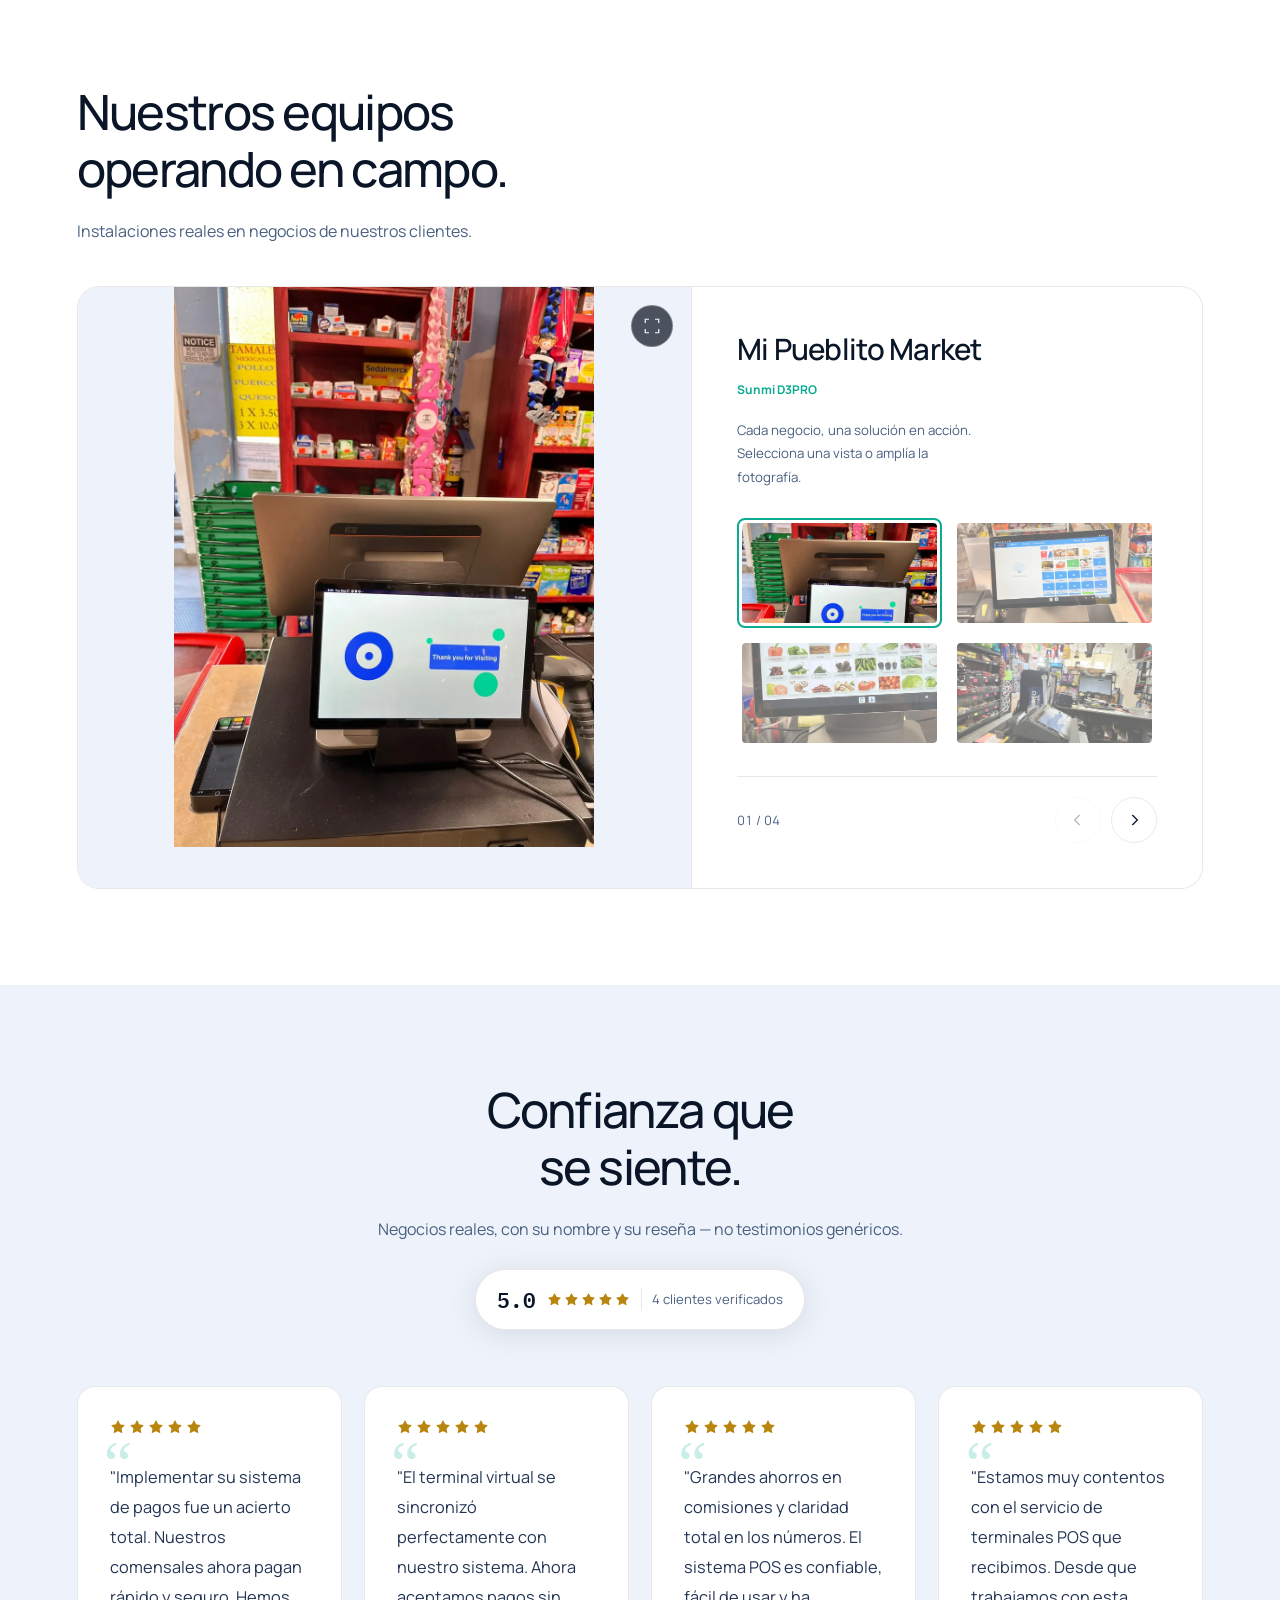
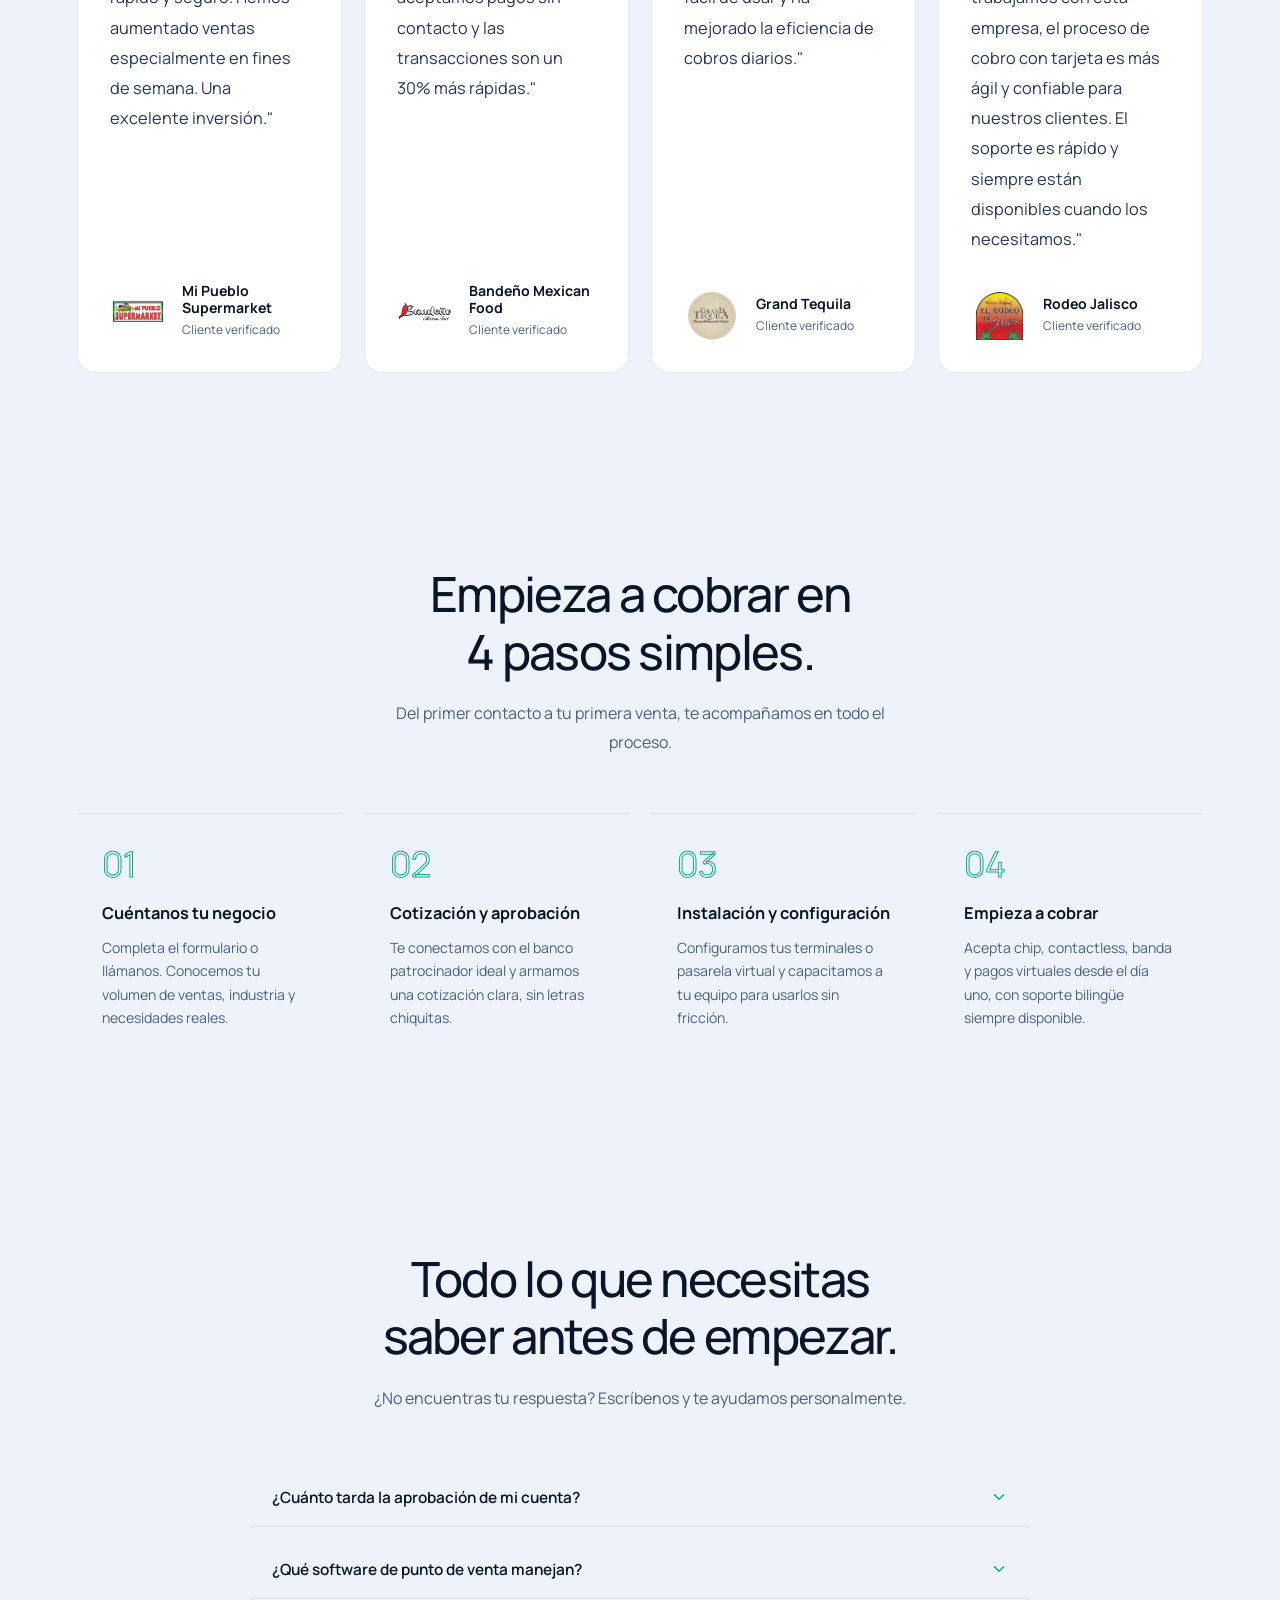
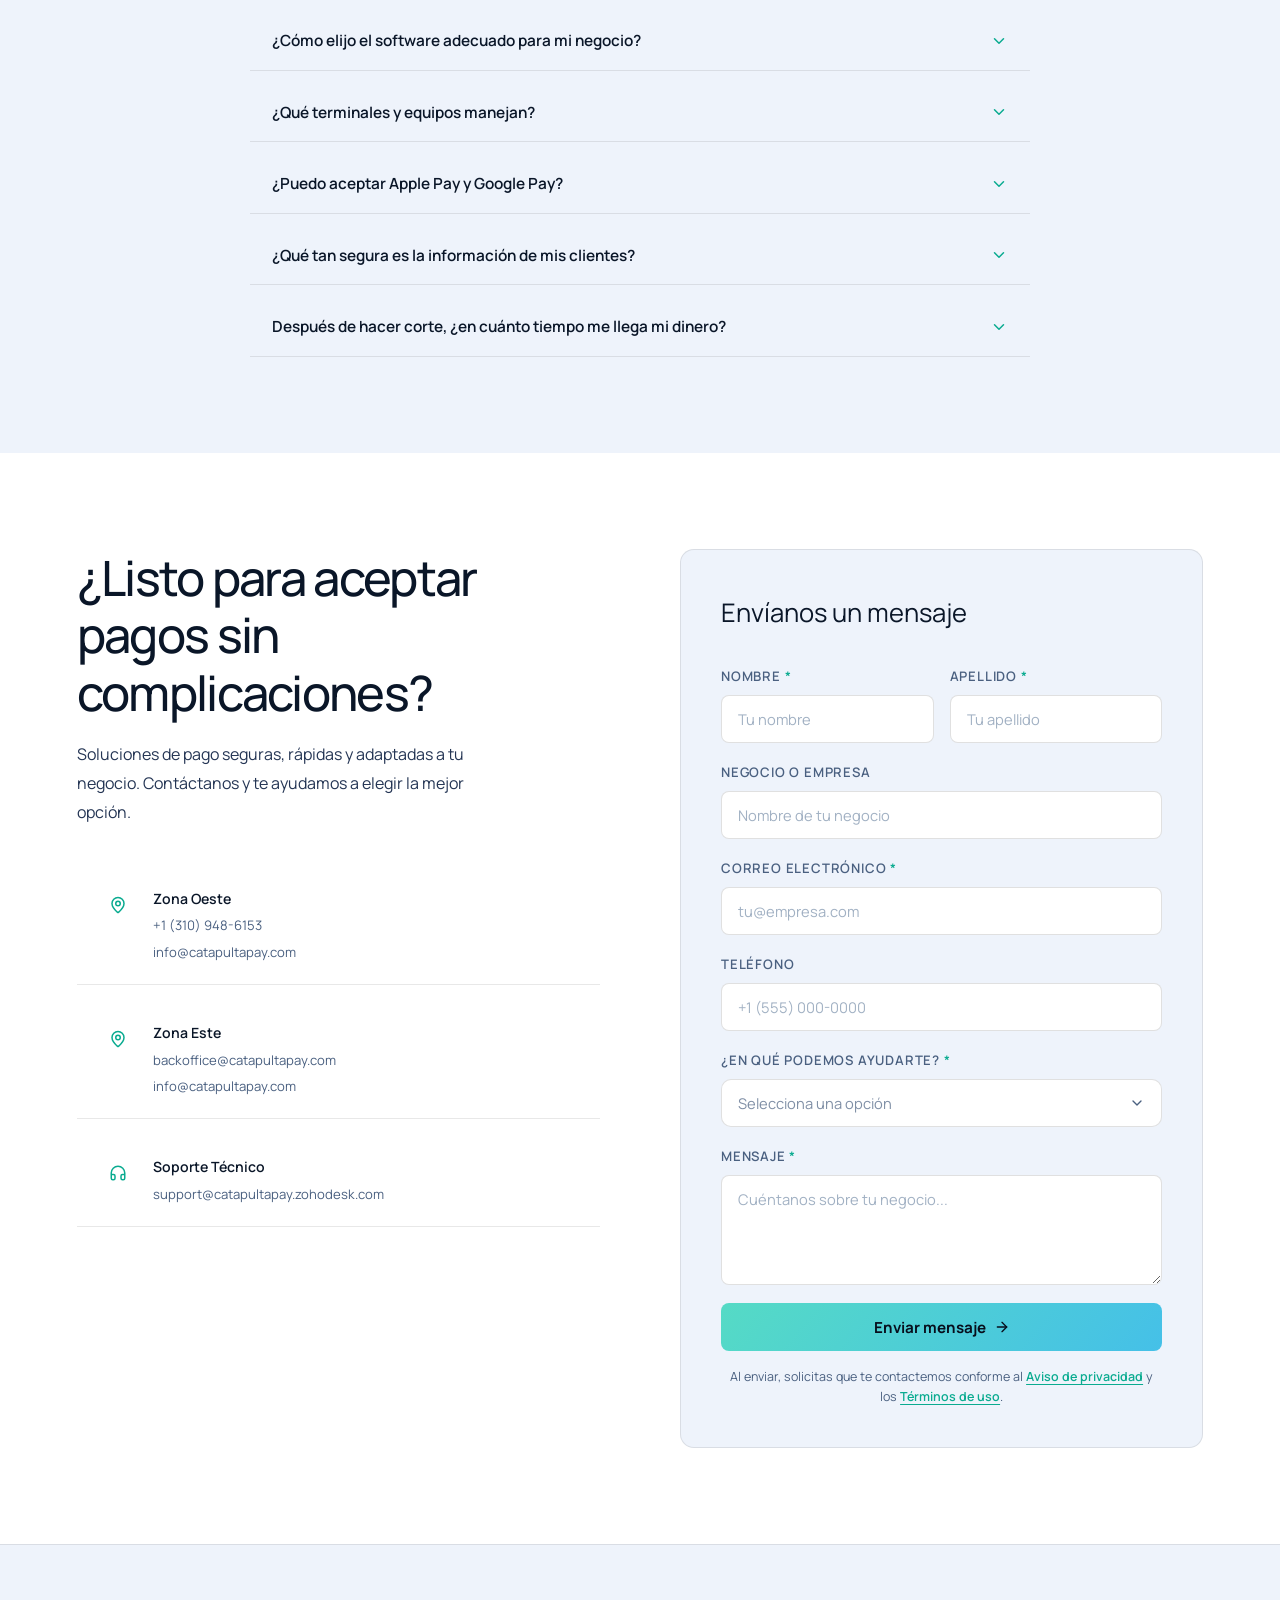
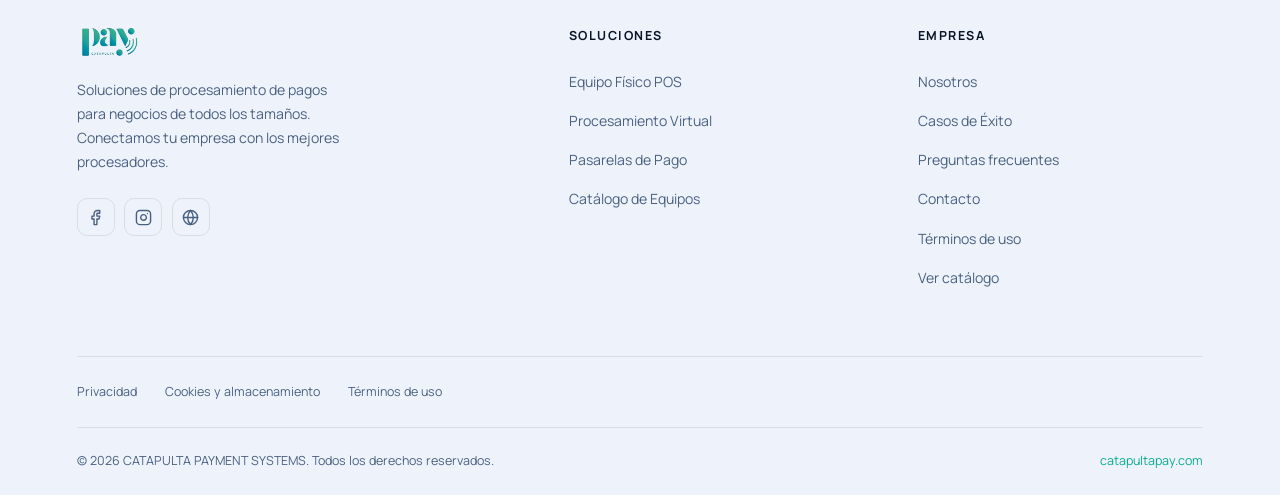
==== commit 6cfceb76: "Evitar traduccion automatica sobre idiomas propios del sitio" ====
--- a/index.html
+++ b/index.html
@@ -1,7 +1,8 @@
 <!DOCTYPE html>
-<html lang="es" data-theme="light">
+<html lang="es" translate="no" class="notranslate" data-theme="light">
     <head>
   <meta charset="UTF-8" />
+  <meta name="google" content="notranslate" />
   <meta name="viewport" content="width=device-width, initial-scale=1.0" />
   <meta name="description" content="Terminales POS, pagos en línea y soporte en español e inglés para negocios en Estados Unidos. Conoce los equipos y solicita asesoría con CatapultaPayment." />
     <meta name="robots" content="index, follow, max-image-preview:large, max-snippet:-1, max-video-preview:-1" />
@@ -42,12 +43,12 @@
 <link rel="manifest" href="manifest.json" />
   <link rel="preload" href="assets/fonts/design/manrope.woff2" as="font" type="font/woff2" crossorigin />
   <!-- Lucide Icons CDN -->
-<script src="/assets/js/icons.js?v=65" defer></script>
-<link rel="stylesheet" href="assets/css/terminal-icons.css?v=65" />
+<script src="/assets/js/icons.js?v=66" defer></script>
+<link rel="stylesheet" href="assets/css/terminal-icons.css?v=66" />
   <!-- Styles -->
-  <link rel="stylesheet" href="styles.css?v=65" />
-  <link rel="stylesheet" href="design.css?v=65" />
-  <link rel="stylesheet" href="page-state.css?v=65" />
+  <link rel="stylesheet" href="styles.css?v=66" />
+  <link rel="stylesheet" href="design.css?v=66" />
+  <link rel="stylesheet" href="page-state.css?v=66" />
 <link rel="preload" href="assets/icons/logo-site.webp" as="image" fetchpriority="high">
 
 <!-- Structured data -->
@@ -248,7 +249,7 @@
       <p class="loader-tagline">Pagos simples. Negocios que crecen.</p>
     </div>
   </div>
-  <script src="loading.js?v=65"></script>
+  <script src="loading.js?v=66"></script>
 
   <!-- ── NAVBAR ── -->
   <nav id="nav" aria-label="Navegación principal">
@@ -325,10 +326,7 @@
       <!-- Copy -->
       <div class="hero-copy">
         <h1 class="reveal">
-          Simplificamos tus cobros,<br />
-          para acelerar tus<br />
-          <em class="grad-text">ingresos.</em>
-        </h1>
+          Simplificamos tus cobros<br />para impulsar tus<br /><em class="grad-text">ingresos.</em></h1>
 
         <p class="hero-desc reveal">
           Te ayudamos a elegir, configurar y optimizar las mejores
@@ -1867,9 +1865,9 @@
        perezosa desde script.js (initHeroModel) para no competir por ancho de
        banda ni CPU con el contenido crítico durante la carga inicial. -->
   <!-- Formulario de contacto: envía a mail/send.php (SMTP propio vía IONOS) -->
-  <script src="runtime.js?v=65" defer></script>
-  <script src="script.js?v=65" defer></script>
-  <script src="/assets/js/custom-select.js?v=65" defer></script>
+  <script src="runtime.js?v=66" defer></script>
+  <script src="script.js?v=66" defer></script>
+  <script src="/assets/js/custom-select.js?v=66" defer></script>
   <a href="https://wa.me/13109486153?text=Hola%2C+me+interesa+CatapultaPayment"
    class="whatsapp-float" target="_blank" rel="noopener noreferrer" aria-label="WhatsApp">
   <svg viewBox="0 0 24 24" xmlns="http://www.w3.org/2000/svg">
@@ -1883,8 +1881,8 @@
   </svg>
 </button>
 
-<script src="i18n.js?v=65" defer></script>
-<script src="design.js?v=65" defer></script>
+<script src="i18n.js?v=66" defer></script>
+<script src="design.js?v=66" defer></script>
 
 
 <script>
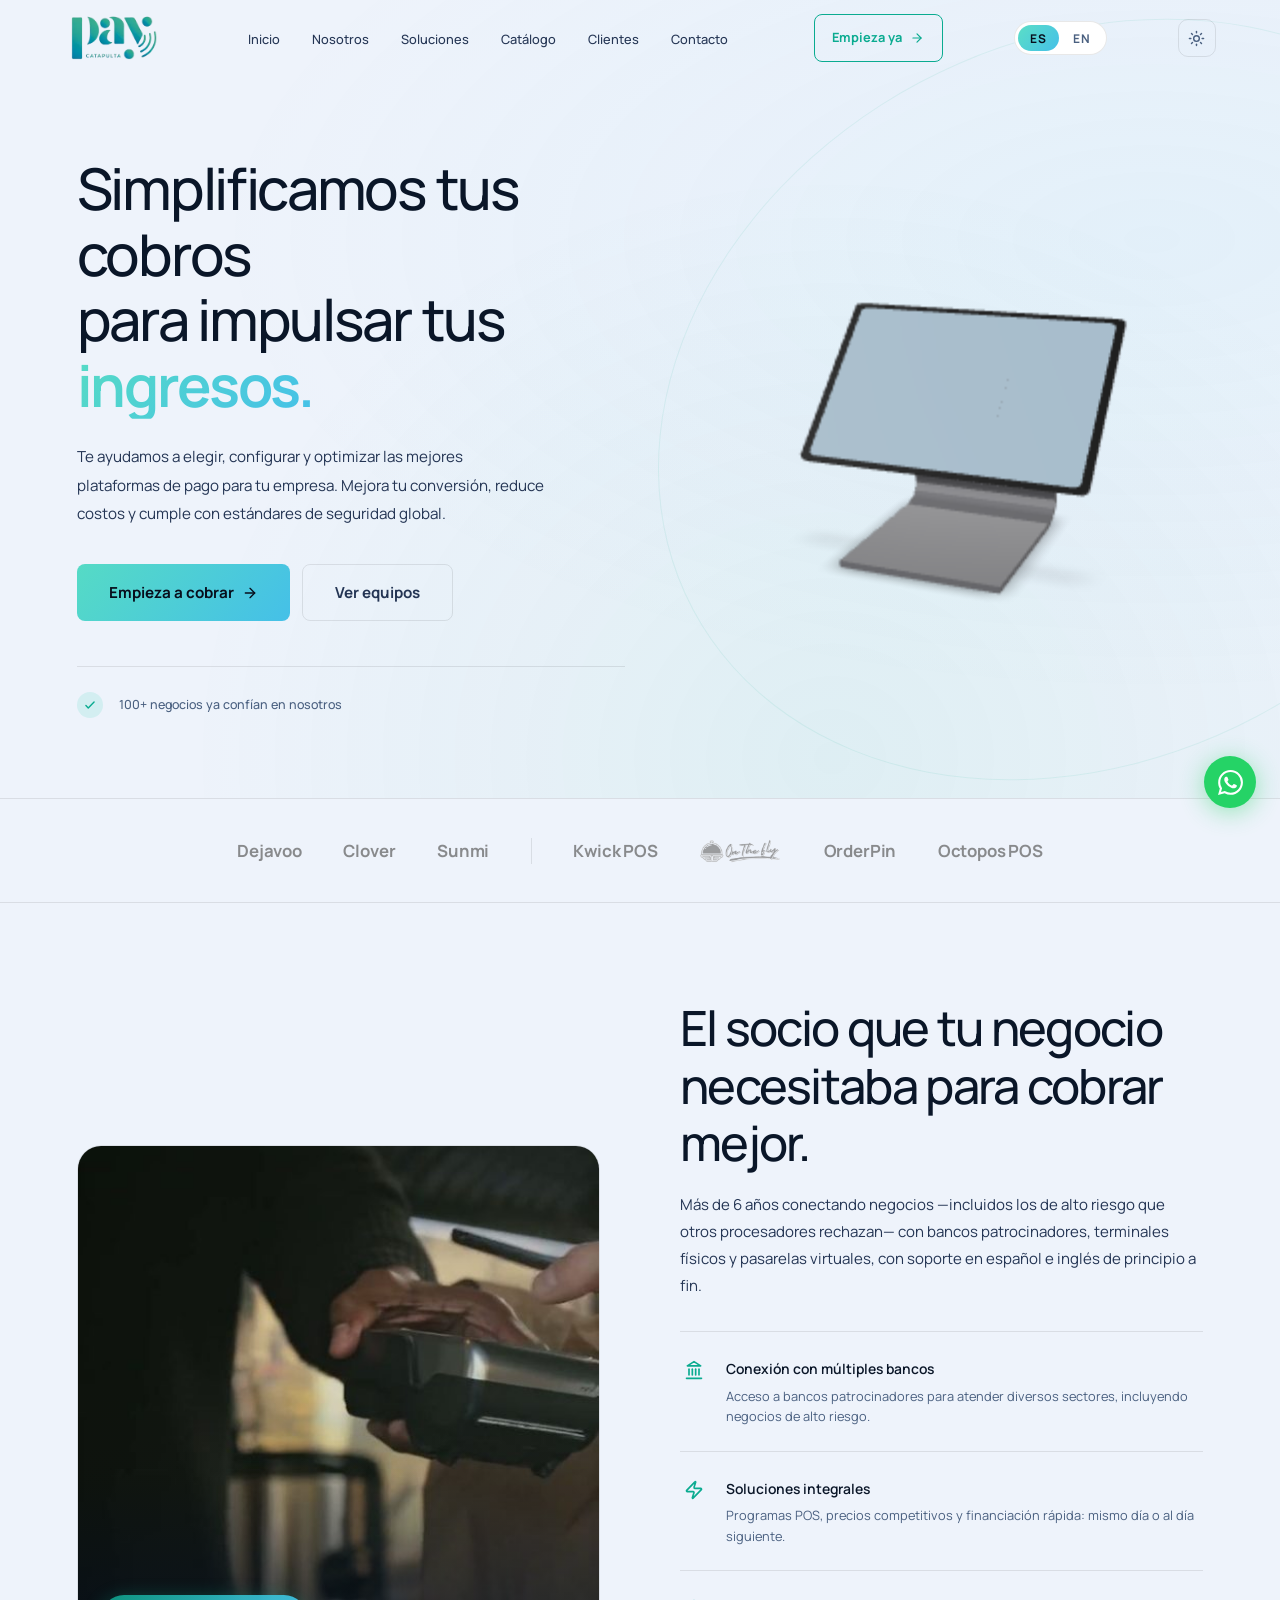
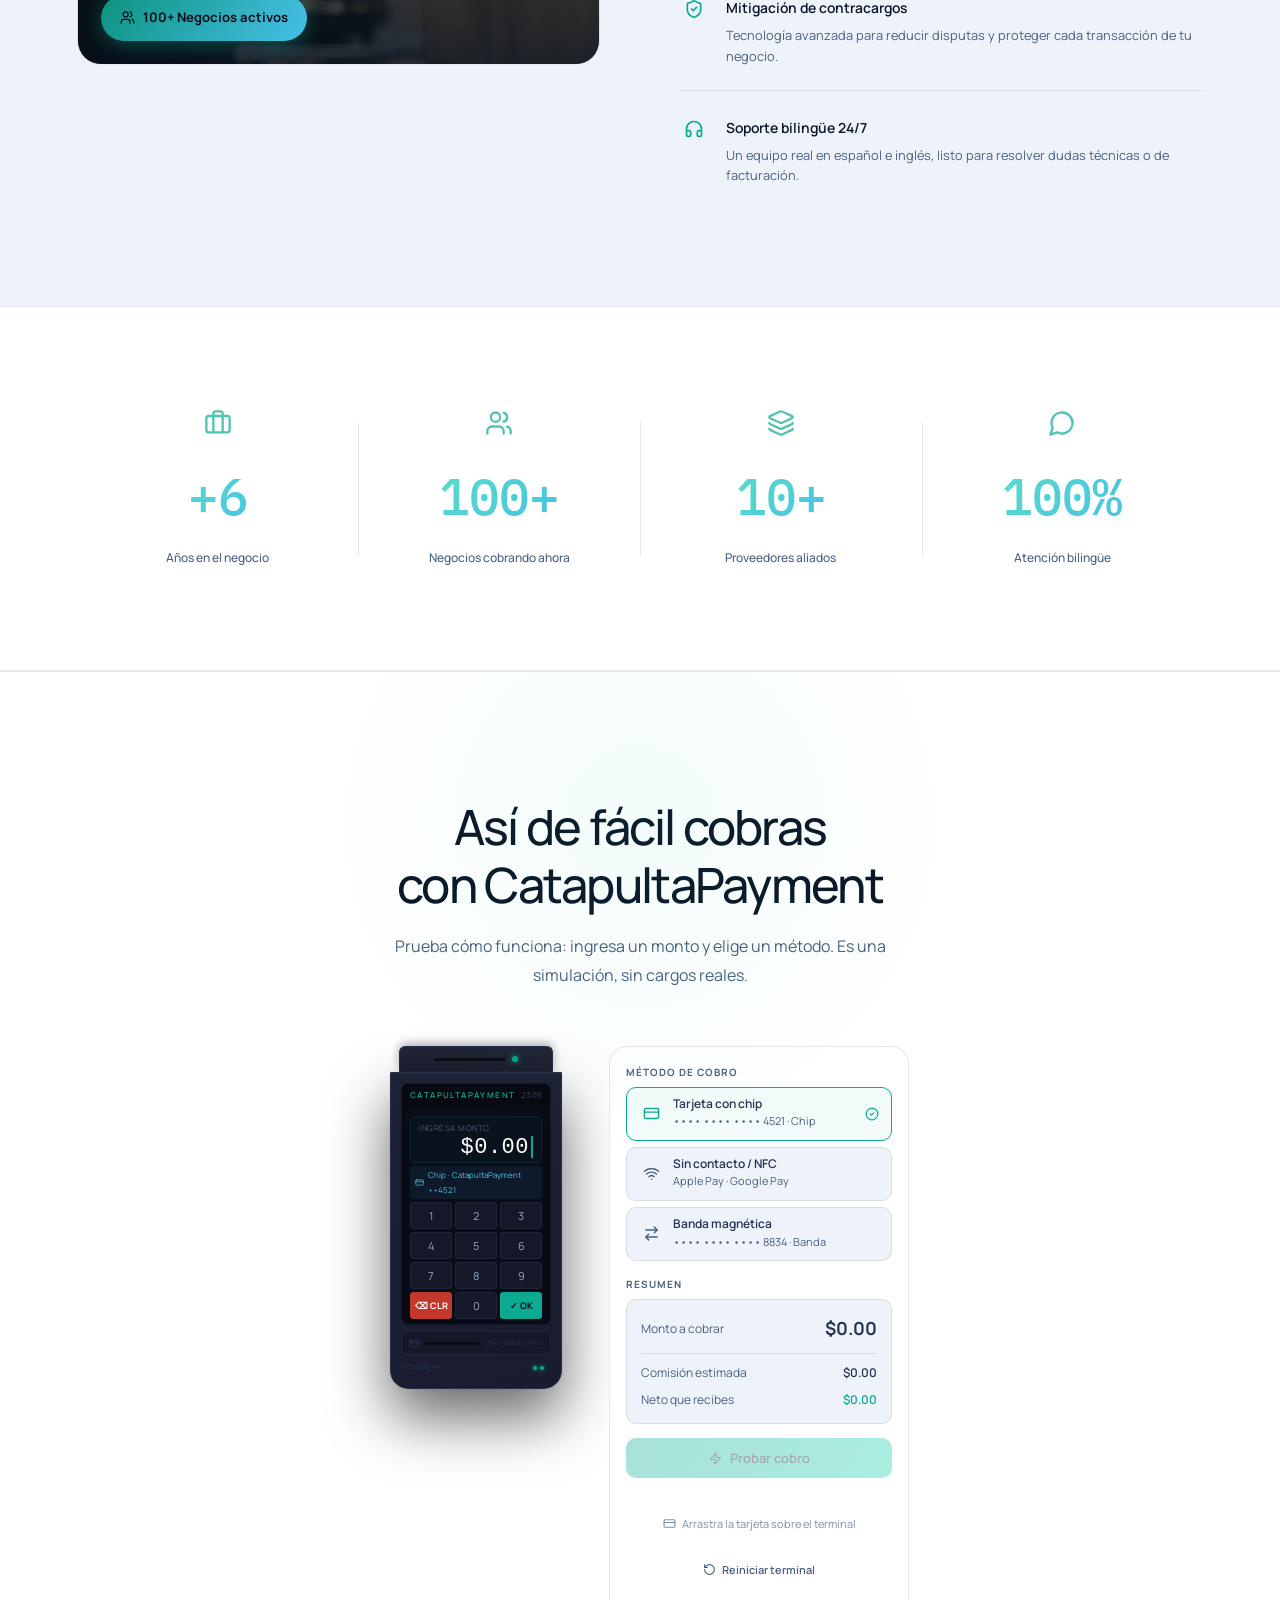
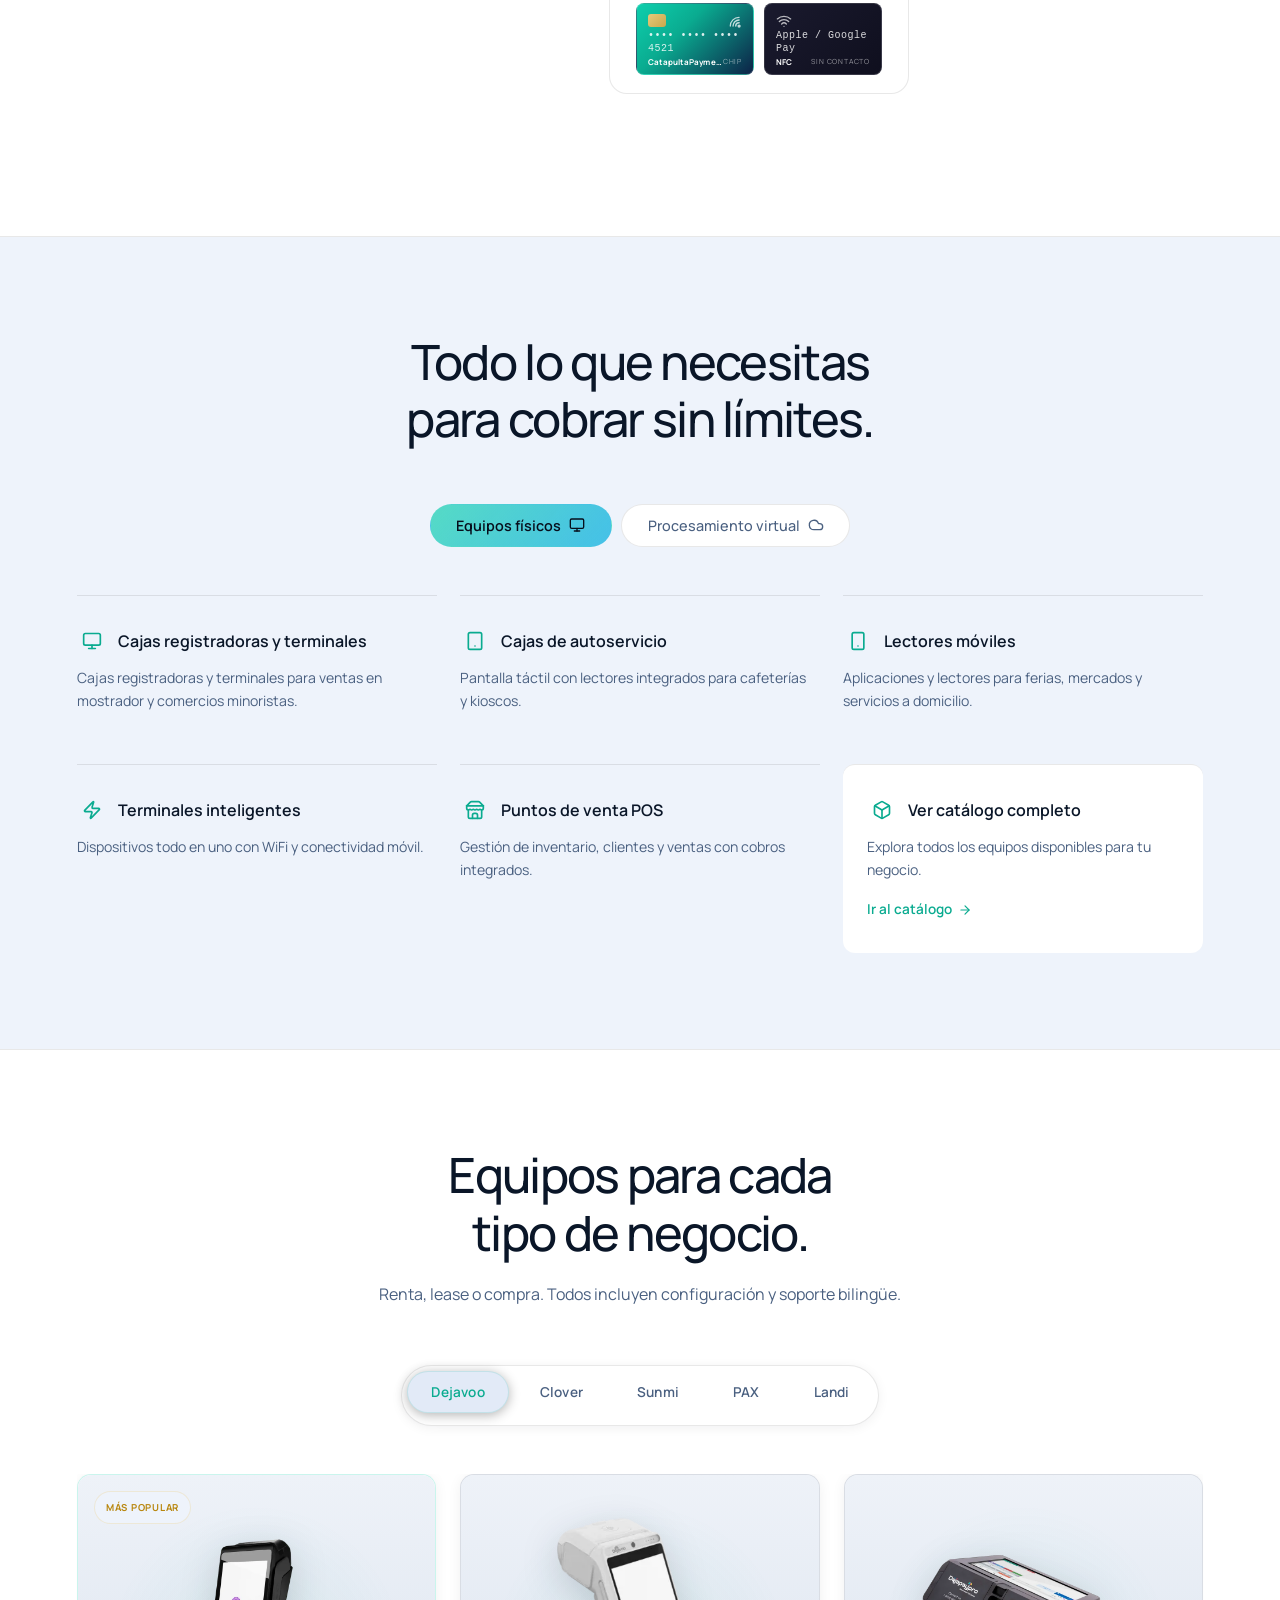
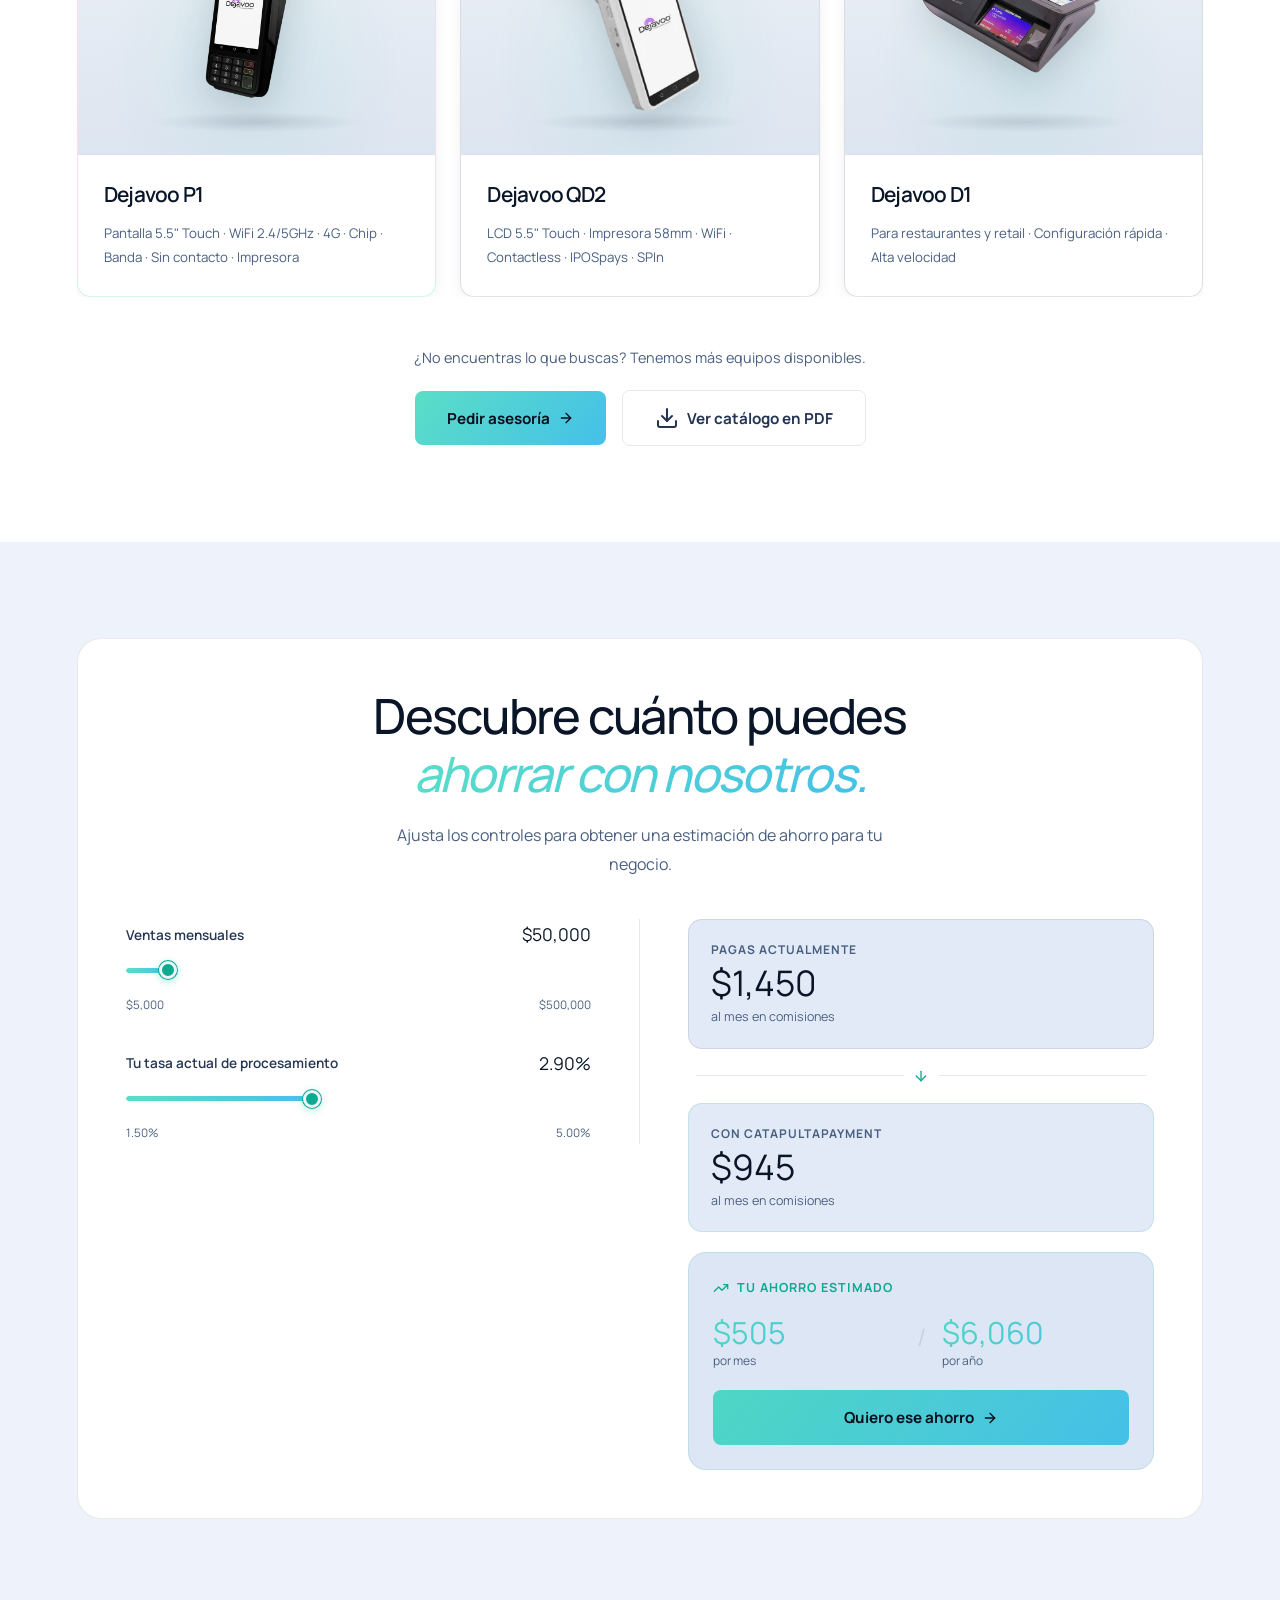
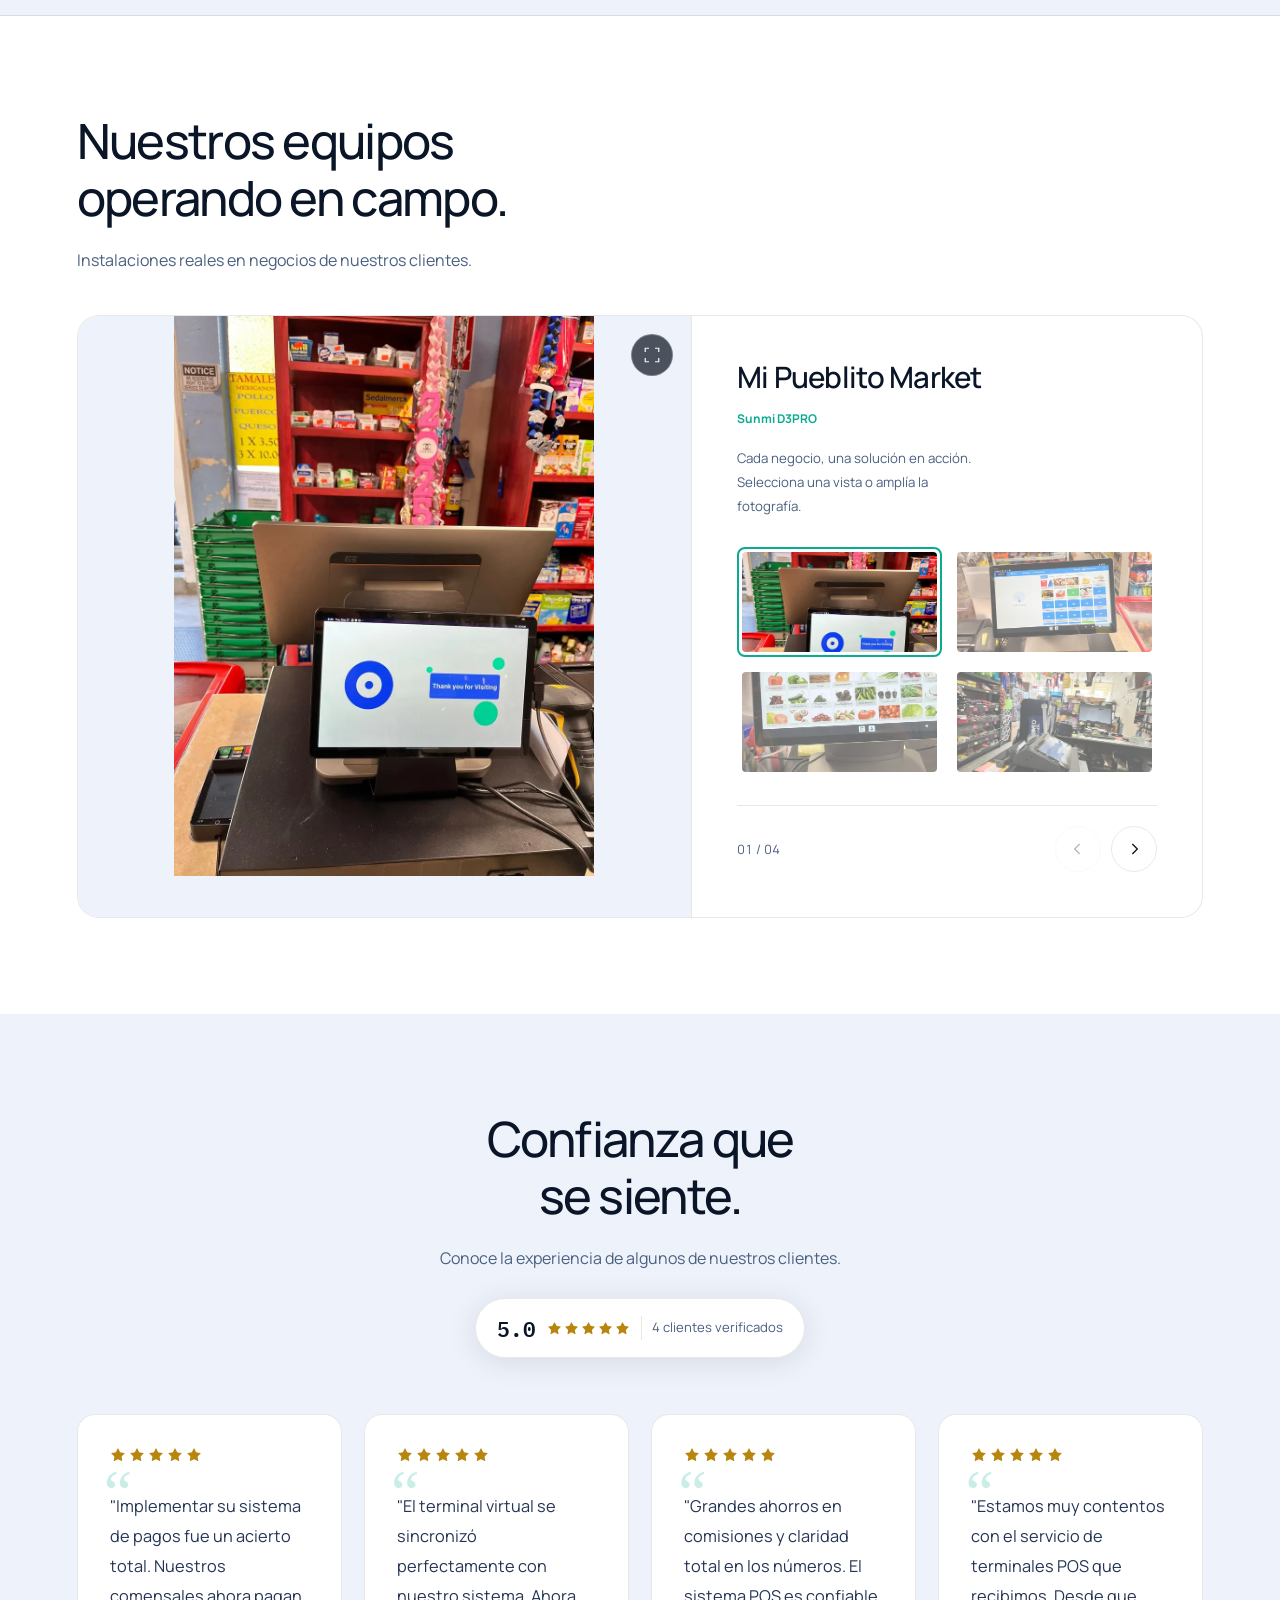
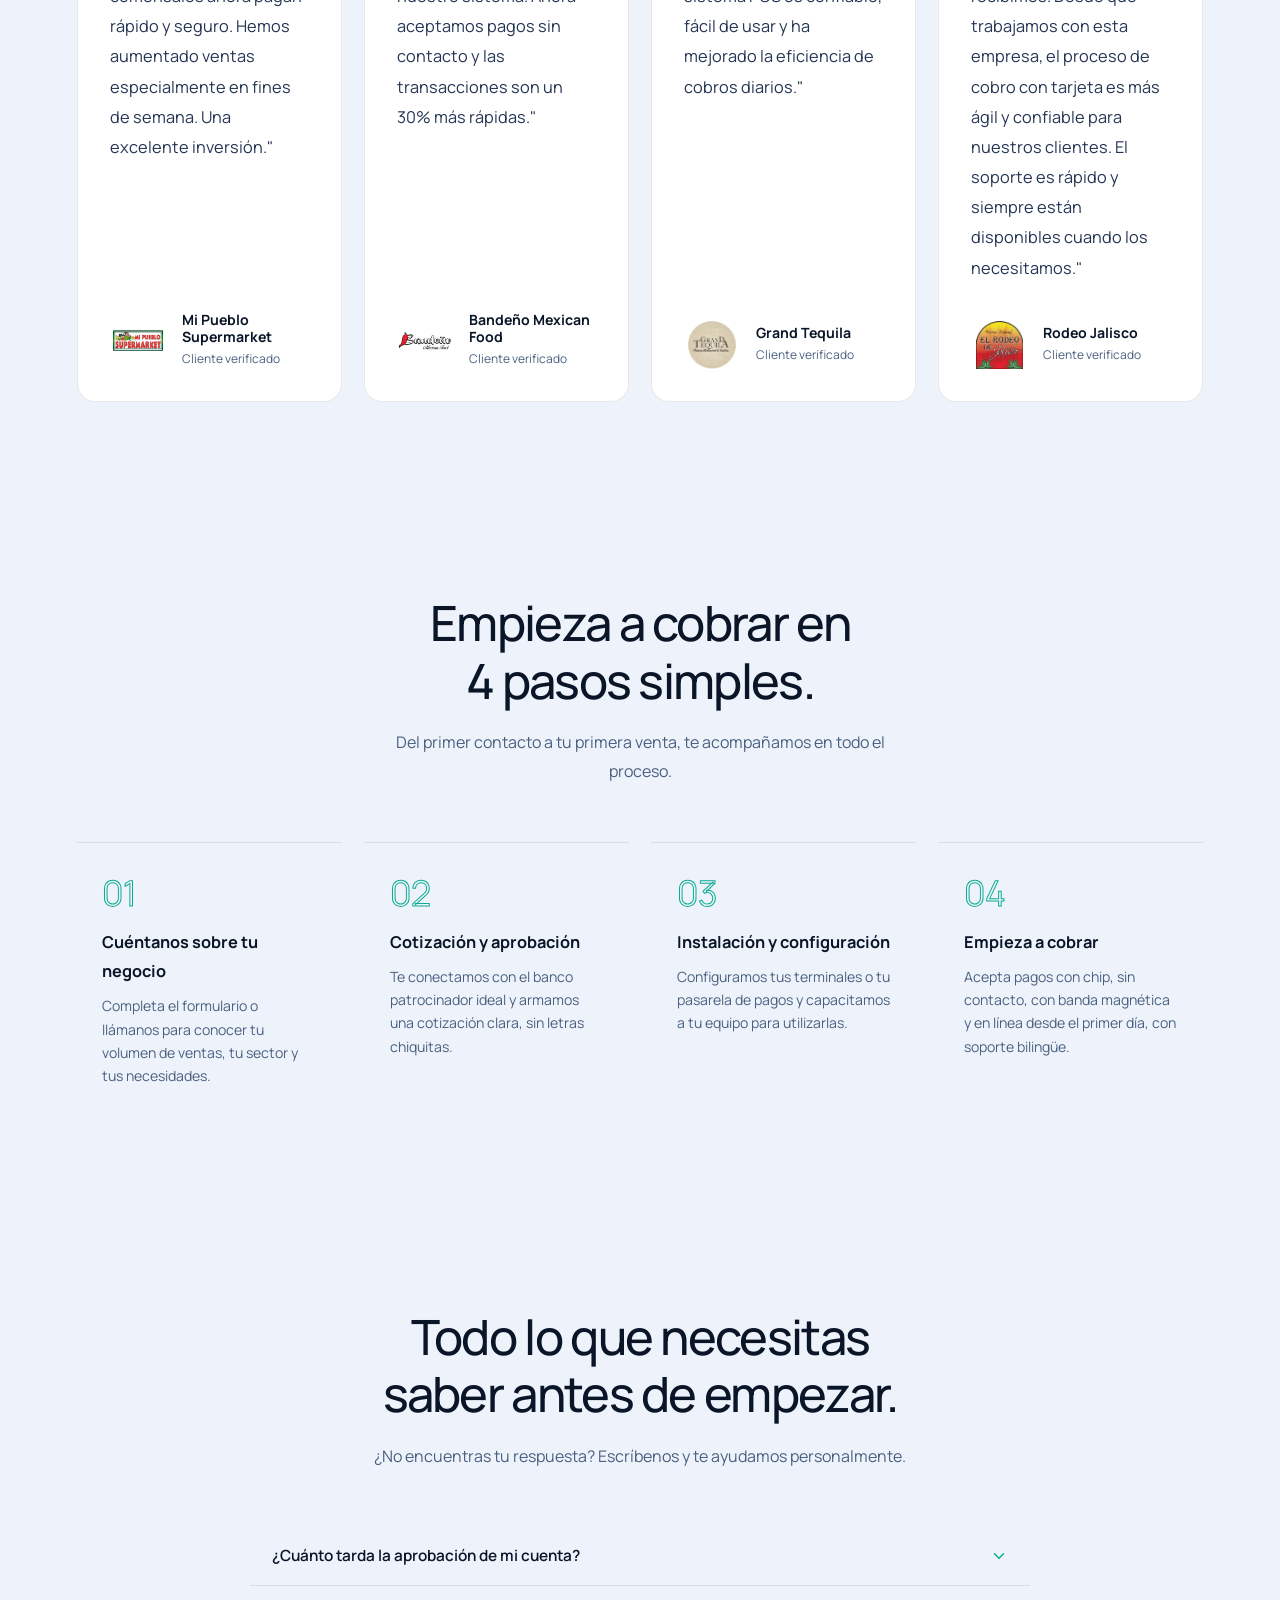
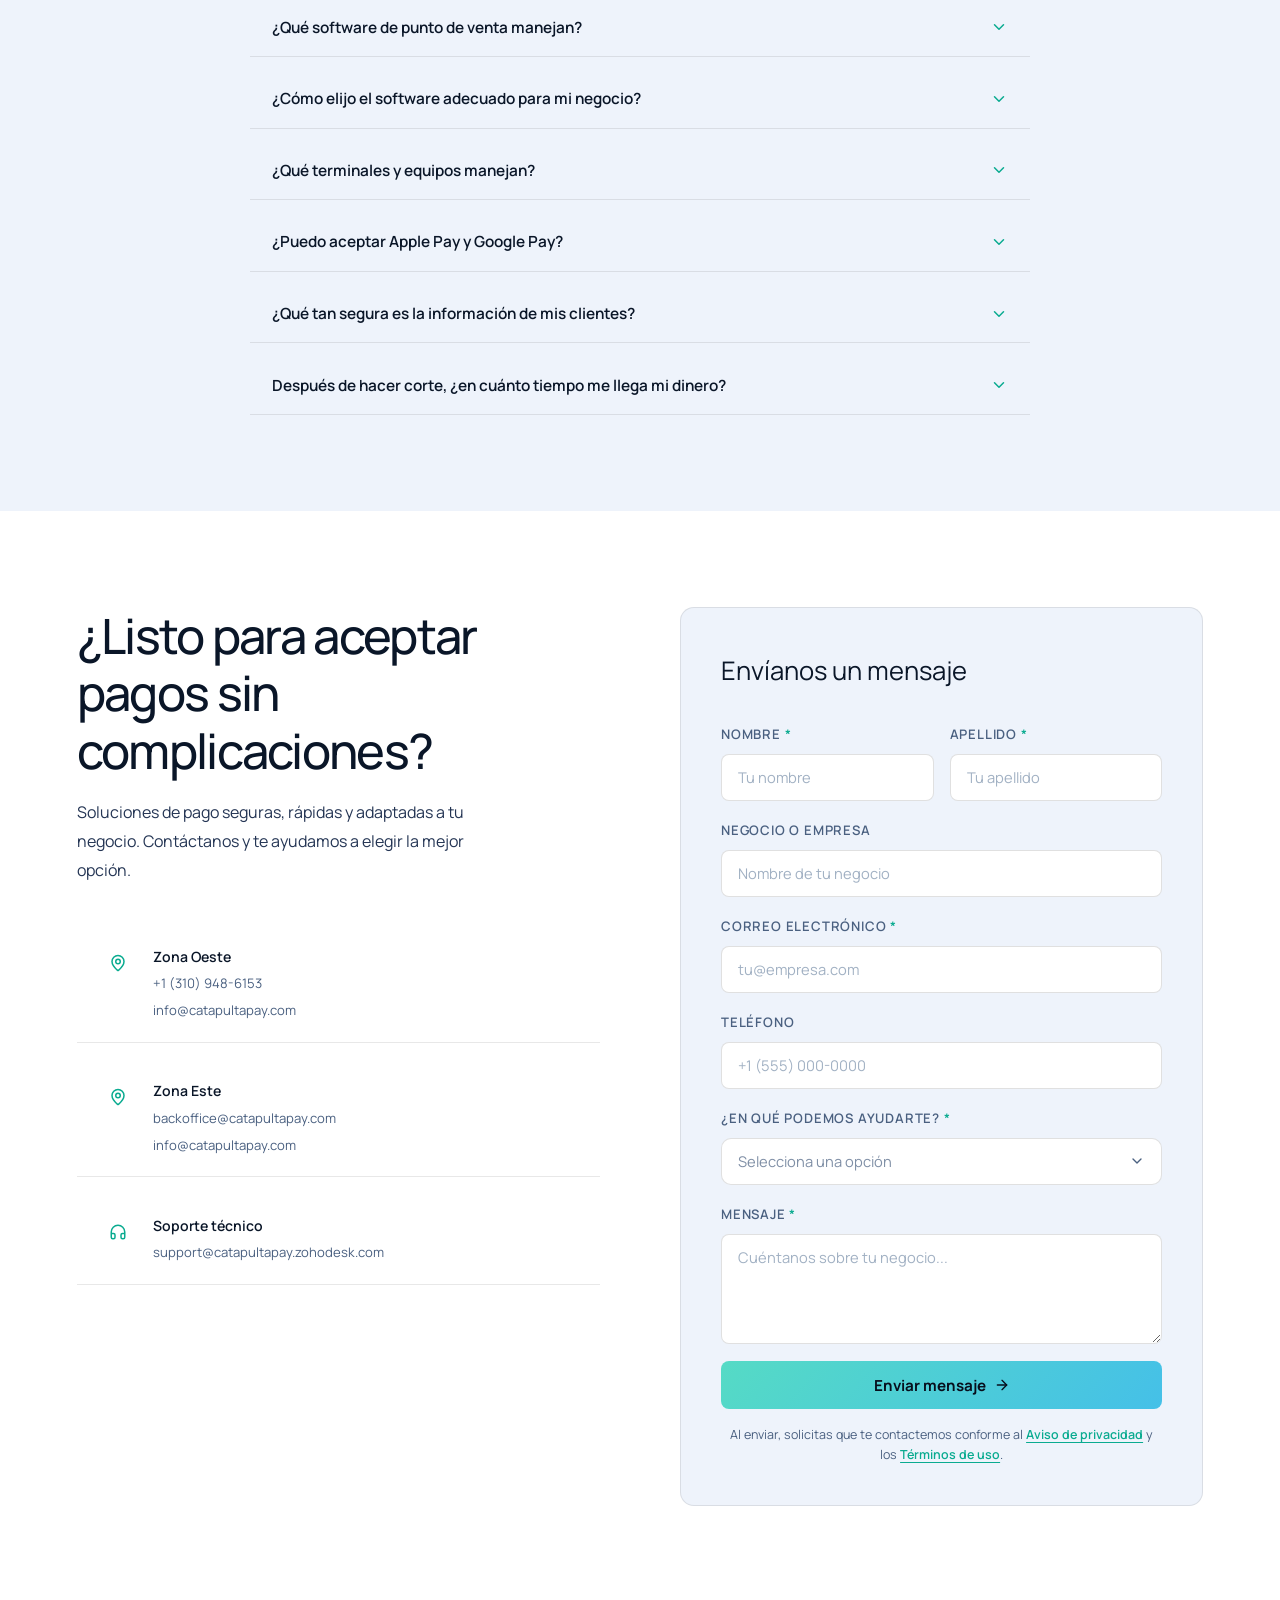
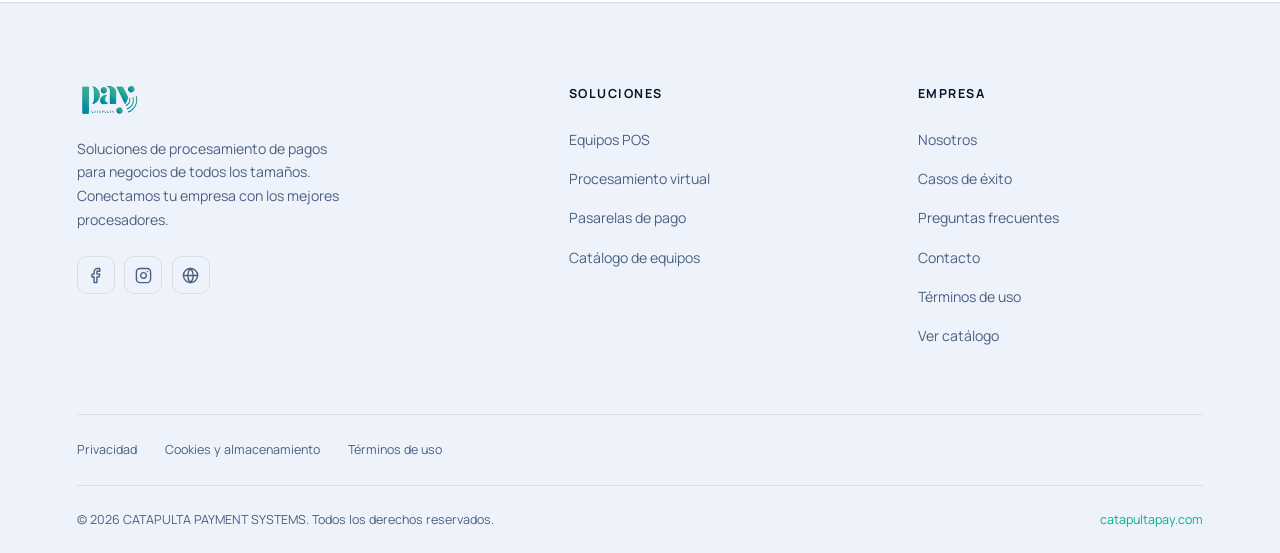
==== commit 519954f0: "Corregir textos y controles ES EN y reforzar proteccion de traduccion" ====
--- a/index.html
+++ b/index.html
@@ -43,12 +43,12 @@
 <link rel="manifest" href="manifest.json" />
   <link rel="preload" href="assets/fonts/design/manrope.woff2" as="font" type="font/woff2" crossorigin />
   <!-- Lucide Icons CDN -->
-<script src="/assets/js/icons.js?v=66" defer></script>
-<link rel="stylesheet" href="assets/css/terminal-icons.css?v=66" />
+<script src="/assets/js/icons.js?v=67" defer></script>
+<link rel="stylesheet" href="assets/css/terminal-icons.css?v=67" />
   <!-- Styles -->
-  <link rel="stylesheet" href="styles.css?v=66" />
-  <link rel="stylesheet" href="design.css?v=66" />
-  <link rel="stylesheet" href="page-state.css?v=66" />
+  <link rel="stylesheet" href="styles.css?v=67" />
+  <link rel="stylesheet" href="design.css?v=67" />
+  <link rel="stylesheet" href="page-state.css?v=67" />
 <link rel="preload" href="assets/icons/logo-site.webp" as="image" fetchpriority="high">
 
 <!-- Structured data -->
@@ -221,7 +221,7 @@
 
 </head>
 <body>
-  <a class="skip-link" href="#main">Saltar al contenido principal</a>
+  <a class="skip-link" href="#main" translate="no">Saltar al contenido principal</a>
   <audio id="brandAudio" src="/assets/audio/catapultapayment-signature.mp3" preload="none" aria-hidden="true"></audio>
   <div class="site-loader" id="siteLoader" hidden>
     <div class="loader-content">
@@ -240,48 +240,48 @@
           <path class="lg-arc" d="M10.7 45.2A34.6 34.6 0 0 1 45.3 10.6" stroke-width="3.3"/>
           <circle class="lg-dot" cx="45.3" cy="45.2" r="4.9"/>
         </svg>
-        <span class="sr-only loader-status-text">Preparando tu experiencia</span>
-      </div>
-      <p class="loader-brand">
-        <span class="loader-brand-main grad-text">pay</span>
-        <span class="loader-brand-sub">CATAPULTA</span>
+        <span class="sr-only loader-status-text" translate="no">Preparando tu experiencia</span>
+      </div>
+      <p class="loader-brand" translate="no">
+        <span class="loader-brand-main grad-text" translate="no">pay</span>
+        <span class="loader-brand-sub" translate="no">CATAPULTA</span>
       </p>
-      <p class="loader-tagline">Pagos simples. Negocios que crecen.</p>
+      <p class="loader-tagline" translate="no">Pagos simples. Negocios que crecen.</p>
     </div>
   </div>
-  <script src="loading.js?v=66"></script>
+  <script src="loading.js?v=67"></script>
 
   <!-- ── NAVBAR ── -->
   <nav id="nav" aria-label="Navegación principal">
     <div class="nav-inner">
-      <a href="#hero" class="nav-logo">
+      <a href="#hero" class="nav-logo" translate="no">
         <img src="/assets/icons/logo-site.webp" alt="CatapultaPayment" width="98" height="52" fetchpriority="high" />
       </a>
 
       <ul class="nlinks" role="list">
-        <li><a href="#hero" class="nav-link">Inicio</a></li>
-        <li><a href="#about" class="nav-link">Nosotros</a></li>
-        <li><a href="#solutions" class="nav-link">Soluciones</a></li>
-        <li><a href="#catalogo" class="nav-link">Catálogo</a></li>
-        <li><a href="#testimonials" class="nav-link">Clientes</a></li>
-        <li><a href="#contact" class="nav-link">Contacto</a></li>
+        <li translate="no"><a href="#hero" class="nav-link" translate="no">Inicio</a></li>
+        <li translate="no"><a href="#about" class="nav-link" translate="no">Nosotros</a></li>
+        <li translate="no"><a href="#solutions" class="nav-link" translate="no">Soluciones</a></li>
+        <li translate="no"><a href="#catalogo" class="nav-link" translate="no">Catálogo</a></li>
+        <li translate="no"><a href="#testimonials" class="nav-link" translate="no">Clientes</a></li>
+        <li translate="no"><a href="#contact" class="nav-link" translate="no">Contacto</a></li>
       </ul>
 
-      <a href="#contact" class="ncta btn-outline" aria-label="Empieza ya, ir a contacto">
+      <a href="#contact" class="ncta btn-outline" aria-label="Empieza ya, ir a contacto" translate="no">
         Empieza ya <i data-lucide="arrow-right" aria-hidden="true"></i>
       </a>
 
       <div class="lang-toggle" id="langToggle" role="group" aria-label="Cambiar idioma">
-        <button class="lang-btn active" data-lang="es" aria-pressed="true">ES</button>
-        <button class="lang-btn" data-lang="en" aria-pressed="false">EN</button>
-      </div>
-
-      <button class="theme-toggle" id="themeToggle" aria-label="Cambiar tema claro/oscuro">
+        <button class="lang-btn active" data-lang="es" aria-pressed="true" translate="no">ES</button>
+        <button class="lang-btn" data-lang="en" aria-pressed="false" translate="no">EN</button>
+      </div>
+
+      <button class="theme-toggle" id="themeToggle" aria-label="Cambiar tema claro/oscuro" translate="no">
         <i data-lucide="sun" class="icon-sun" aria-hidden="true"></i>
         <i data-lucide="moon" class="icon-moon" aria-hidden="true"></i>
       </button>
 
-      <button class="nav-hamburger" id="navHamburger" aria-label="Abrir menú de navegación" aria-expanded="false" aria-controls="mobileMenu">
+      <button class="nav-hamburger" id="navHamburger" aria-label="Abrir menú de navegación" aria-expanded="false" aria-controls="mobileMenu" translate="no">
         <i data-lucide="menu" aria-hidden="true" id="iconMenu" class="icon-menu"></i>
         <i data-lucide="x" aria-hidden="true" id="iconClose" class="icon-close"></i>
       </button>
@@ -293,24 +293,24 @@
   <div class="mobile-menu-backdrop" id="mobileMenuBackdrop" aria-hidden="true"></div>
   <div class="mobile-menu" id="mobileMenu" aria-hidden="true">
     <ul role="list">
-      <li><a href="#hero" class="mobile-link"><span class="mobile-link-icon"><i data-lucide="store" aria-hidden="true"></i></span><span class="mobile-link-label">Inicio</span></a></li>
-      <li><a href="#about" class="mobile-link"><span class="mobile-link-icon"><i data-lucide="briefcase" aria-hidden="true"></i></span><span class="mobile-link-label">Nosotros</span></a></li>
-      <li><a href="#solutions" class="mobile-link"><span class="mobile-link-icon"><i data-lucide="layers" aria-hidden="true"></i></span><span class="mobile-link-label">Soluciones</span></a></li>
-      <li><a href="#catalogo" class="mobile-link"><span class="mobile-link-icon"><i data-lucide="box" aria-hidden="true"></i></span><span class="mobile-link-label">Catálogo</span></a></li>
-      <li><a href="#testimonials" class="mobile-link"><span class="mobile-link-icon"><i data-lucide="users" aria-hidden="true"></i></span><span class="mobile-link-label">Clientes</span></a></li>
-      <li><a href="#contact" class="mobile-link"><span class="mobile-link-icon"><i data-lucide="message-circle" aria-hidden="true"></i></span><span class="mobile-link-label">Contacto</span></a></li>
-      <li><a href="#contact" class="btn-primary mobile-cta">Empieza ya <i data-lucide="arrow-right" aria-hidden="true"></i></a></li>
-      <li class="mobile-menu-divider">
-        <span class="mobile-menu-section-label">Preferencias</span>
+      <li translate="no"><a href="#hero" class="mobile-link" translate="no"><span class="mobile-link-icon" translate="no"><i data-lucide="store" aria-hidden="true"></i></span><span class="mobile-link-label" translate="no">Inicio</span></a></li>
+      <li translate="no"><a href="#about" class="mobile-link" translate="no"><span class="mobile-link-icon" translate="no"><i data-lucide="briefcase" aria-hidden="true"></i></span><span class="mobile-link-label" translate="no">Nosotros</span></a></li>
+      <li translate="no"><a href="#solutions" class="mobile-link" translate="no"><span class="mobile-link-icon" translate="no"><i data-lucide="layers" aria-hidden="true"></i></span><span class="mobile-link-label" translate="no">Soluciones</span></a></li>
+      <li translate="no"><a href="#catalogo" class="mobile-link" translate="no"><span class="mobile-link-icon" translate="no"><i data-lucide="box" aria-hidden="true"></i></span><span class="mobile-link-label" translate="no">Catálogo</span></a></li>
+      <li translate="no"><a href="#testimonials" class="mobile-link" translate="no"><span class="mobile-link-icon" translate="no"><i data-lucide="users" aria-hidden="true"></i></span><span class="mobile-link-label" translate="no">Clientes</span></a></li>
+      <li translate="no"><a href="#contact" class="mobile-link" translate="no"><span class="mobile-link-icon" translate="no"><i data-lucide="message-circle" aria-hidden="true"></i></span><span class="mobile-link-label" translate="no">Contacto</span></a></li>
+      <li translate="no"><a href="#contact" class="btn-primary mobile-cta" translate="no">Empieza ya <i data-lucide="arrow-right" aria-hidden="true"></i></a></li>
+      <li class="mobile-menu-divider" translate="no">
+        <span class="mobile-menu-section-label" translate="no">Preferencias</span>
         <div class="mobile-prefs-row">
           <div class="lang-toggle mobile-lang-toggle" id="langToggleMobile" role="group" aria-label="Cambiar idioma">
-            <button class="lang-btn active" data-lang="es">ES</button>
-            <button class="lang-btn" data-lang="en">EN</button>
-          </div>
-          <button class="theme-toggle mobile-theme-btn" id="themeToggleMobile" aria-label="Cambiar tema claro/oscuro">
+            <button class="lang-btn active" data-lang="es" translate="no">ES</button>
+            <button class="lang-btn" data-lang="en" translate="no">EN</button>
+          </div>
+          <button class="theme-toggle mobile-theme-btn" id="themeToggleMobile" aria-label="Cambiar tema claro/oscuro" translate="no">
             <i data-lucide="sun" class="icon-sun" aria-hidden="true"></i>
             <i data-lucide="moon" class="icon-moon" aria-hidden="true"></i>
-            <span class="mobile-theme-label">Modo oscuro</span>
+            <span class="mobile-theme-label" translate="no">Modo oscuro</span>
           </button>
         </div>
       </li>
@@ -325,31 +325,31 @@
     <div class="hero-grid">
       <!-- Copy -->
       <div class="hero-copy">
-        <h1 class="reveal">
+        <h1 class="reveal" translate="no">
           Simplificamos tus cobros<br />para impulsar tus<br /><em class="grad-text">ingresos.</em></h1>
 
-        <p class="hero-desc reveal">
+        <p class="hero-desc reveal" translate="no">
           Te ayudamos a elegir, configurar y optimizar las mejores
           plataformas de pago para tu empresa. Mejora tu conversión,
           reduce costos y cumple con estándares de seguridad global.
         </p>
 
         <div class="hero-actions reveal">
-          <a href="#contact" class="btn-primary">
+          <a href="#contact" class="btn-primary" translate="no">
             Empieza a cobrar <i data-lucide="arrow-right" aria-hidden="true"></i>
           </a>
-          <a href="#catalogo" class="btn-ghost">
+          <a href="#catalogo" class="btn-ghost" translate="no">
             Ver equipos
           </a>
         </div>
 
         <div class="trust-bar reveal">
-          <span class="trust-check" aria-hidden="true">
+          <span class="trust-check" aria-hidden="true" translate="no">
             <svg viewBox="0 0 24 24" fill="none" xmlns="http://www.w3.org/2000/svg">
               <path d="M5 13l4 4L19 7" stroke="currentColor" stroke-width="2.4" stroke-linecap="round" stroke-linejoin="round"/>
             </svg>
           </span>
-          <p class="trust-text">100+ negocios ya confían en nosotros</p>
+          <p class="trust-text" translate="no">100+ negocios ya confían en nosotros</p>
         </div>
       </div>
 
@@ -386,14 +386,14 @@
   <div class="brand-strip">
     <div class="container">
       <div class="brand-strip-row">
-        <span class="brand-mark">Dejavoo</span>
-        <span class="brand-mark">Clover</span>
-        <span class="brand-mark">Sunmi</span>
-        <span class="brand-sep" aria-hidden="true"></span>
-        <span class="brand-mark">Kwick POS</span>
+        <span class="brand-mark" translate="no">Dejavoo</span>
+        <span class="brand-mark" translate="no">Clover</span>
+        <span class="brand-mark" translate="no">Sunmi</span>
+        <span class="brand-sep" aria-hidden="true" translate="no"></span>
+        <span class="brand-mark" translate="no">Kwick POS</span>
         <img class="brand-mark" src="/assets/images/brands/onthefly.webp" alt="OnTheFly" loading="lazy" width="120" height="35" />
-        <span class="brand-mark">OrderPin</span>
-        <span class="brand-mark">Octopos POS</span>
+        <span class="brand-mark" translate="no">OrderPin</span>
+        <span class="brand-mark" translate="no">Octopos POS</span>
       </div>
     </div>
   </div>
@@ -421,17 +421,17 @@
   </div>
   <div class="about-badge">
             <i data-lucide="users" aria-hidden="true"></i>
-            <span>100+ Negocios activos</span>
+            <span translate="no">100+ Negocios activos</span>
           </div>
         </div>
 
         <!-- Copy -->
         <div class="about-copy reveal-right">
-          <h2 class="section-title">
+          <h2 class="section-title" translate="no">
             El socio que tu negocio<br />
             necesitaba para cobrar mejor.
           </h2>
-          <p class="about-desc">
+          <p class="about-desc" translate="no">
             Más de 6 años conectando negocios —incluidos los de alto riesgo
             que otros procesadores rechazan— con bancos patrocinadores,
             terminales físicos y pasarelas virtuales, con soporte en
@@ -444,8 +444,8 @@
                 <i data-lucide="landmark" aria-hidden="true"></i>
               </div>
               <div class="feature-text">
-                <h3>Conexión con múltiples bancos</h3>
-                <p>Acceso a bancos patrocinadores para atender diversos sectores, incluyendo negocios de alto riesgo.</p>
+                <h3 translate="no">Conexión con múltiples bancos</h3>
+                <p translate="no">Acceso a bancos patrocinadores para atender diversos sectores, incluyendo negocios de alto riesgo.</p>
               </div>
             </article>
 
@@ -454,8 +454,8 @@
                 <i data-lucide="zap" aria-hidden="true"></i>
               </div>
               <div class="feature-text">
-                <h3>Soluciones integrales</h3>
-                <p>Programas POS, precios competitivos y financiación rápida: mismo día o al día siguiente.</p>
+                <h3 translate="no">Soluciones integrales</h3>
+                <p translate="no">Programas POS, precios competitivos y financiación rápida: mismo día o al día siguiente.</p>
               </div>
             </article>
 
@@ -464,8 +464,8 @@
                 <i data-lucide="shield-check" aria-hidden="true"></i>
               </div>
               <div class="feature-text">
-                <h3>Mitigación de contracargos</h3>
-                <p>Tecnología avanzada para reducir disputas y proteger cada transacción de tu negocio.</p>
+                <h3 translate="no">Mitigación de contracargos</h3>
+                <p translate="no">Tecnología avanzada para reducir disputas y proteger cada transacción de tu negocio.</p>
               </div>
             </article>
 
@@ -474,8 +474,8 @@
                 <i data-lucide="headphones" aria-hidden="true"></i>
               </div>
               <div class="feature-text">
-                <h3>Soporte bilingüe 24/7</h3>
-                <p>Un equipo real en español e inglés, listo para resolver dudas técnicas o de facturación.</p>
+                <h3 translate="no">Soporte bilingüe 24/7</h3>
+                <p translate="no">Un equipo real en español e inglés, listo para resolver dudas técnicas o de facturación.</p>
               </div>
             </article>
           </div>
@@ -490,23 +490,23 @@
       <div class="stats-grid">
         <div class="stat-item">
           <i data-lucide="briefcase" aria-hidden="true" class="stat-icon"></i>
-          <span class="stat-num counter grad-text" data-target="6" data-prefix="+" data-suffix="">6</span>
-          <span class="stat-label">Años en el negocio</span>
+          <span class="stat-num counter grad-text" data-target="6" data-prefix="+" data-suffix="" translate="no">6</span>
+          <span class="stat-label" translate="no">Años en el negocio</span>
         </div>
         <div class="stat-item">
           <i data-lucide="users" aria-hidden="true" class="stat-icon"></i>
-          <span class="stat-num counter grad-text" data-target="100" data-prefix="" data-suffix="+">100</span>
-          <span class="stat-label">Negocios cobrando ahora</span>
+          <span class="stat-num counter grad-text" data-target="100" data-prefix="" data-suffix="+" translate="no">100</span>
+          <span class="stat-label" translate="no">Negocios cobrando ahora</span>
         </div>
         <div class="stat-item">
           <i data-lucide="layers" aria-hidden="true" class="stat-icon"></i>
-          <span class="stat-num counter grad-text" data-target="10" data-prefix="" data-suffix="+">10</span>
-          <span class="stat-label">Proveedores aliados</span>
+          <span class="stat-num counter grad-text" data-target="10" data-prefix="" data-suffix="+" translate="no">10</span>
+          <span class="stat-label" translate="no">Proveedores aliados</span>
         </div>
         <div class="stat-item">
           <i data-lucide="message-circle" aria-hidden="true" class="stat-icon"></i>
-          <span class="stat-num counter grad-text" data-target="100" data-prefix="" data-suffix="%">100</span>
-          <span class="stat-label">Atención bilingüe</span>
+          <span class="stat-num counter grad-text" data-target="100" data-prefix="" data-suffix="%" translate="no">100</span>
+          <span class="stat-label" translate="no">Atención bilingüe</span>
         </div>
       </div>
     </div>
@@ -517,11 +517,11 @@
   <div class="container">
 
 
-<h2 class="sr-only" id="termSrTitle">Simulador de terminal POS CatapultaPayment — ingresa un monto con el teclado numérico, elige método de pago y procesa la transacción</h2>
+<h2 class="sr-only" id="termSrTitle" translate="no">Simulador de terminal POS CatapultaPayment — ingresa un monto con el teclado numérico, elige método de pago y procesa la transacción</h2>
 <div class="pos-outer">
   <div class="section-header reveal">
-    <h2 class="section-title" id="termTitle">Así de fácil cobras con CatapultaPayment</h2>
-    <p class="section-desc" id="termDesc">Ingresa el monto con el teclado, elige cómo cobrar y procesa en segundos.</p>
+    <h2 class="section-title" id="termTitle" translate="no">Así de fácil cobras con CatapultaPayment</h2>
+    <p class="section-desc" id="termDesc" translate="no">Ingresa el monto con el teclado, elige cómo cobrar y procesa en segundos.</p>
   </div>
 
   <div class="pos-scene">
@@ -533,41 +533,41 @@
       <div class="pos-body">
         <div class="pos-screen-wrap">
           <div class="pos-topbar">
-            <span class="topbar-brand">CatapultaPayment</span>
-            <span class="topbar-time" id="posClk">--:--</span>
+            <span class="topbar-brand" translate="no">CatapultaPayment</span>
+            <span class="topbar-time" id="posClk" translate="no">--:--</span>
           </div>
           <div class="pos-screen-body" id="screenBody">
             <div class="screen-amount-display">
-              <span class="screen-entry-label">Ingresa monto</span>
-              <span class="screen-entry-value" id="screenAmt">$0.00<span class="screen-entry-cursor"></span></span>
+              <span class="screen-entry-label" translate="no">Ingresa monto</span>
+              <span class="screen-entry-value" id="screenAmt" translate="no">$0.00<span class="screen-entry-cursor" translate="no"></span></span>
             </div>
             <div class="screen-method-row" id="screenMethod">
               <i class="ti ti-credit-card" style="font-size:9px;"></i>
-              <span id="screenMethodTxt">Chip · CatapultaPayment ••4521</span>
+              <span id="screenMethodTxt" translate="no">Chip · CatapultaPayment ••4521</span>
             </div>
             <div class="screen-numpad">
-              <button type="button" class="skey" onclick="padPress('1')">1</button>
-              <button type="button" class="skey" onclick="padPress('2')">2</button>
-              <button type="button" class="skey" onclick="padPress('3')">3</button>
-              <button type="button" class="skey" onclick="padPress('4')">4</button>
-              <button type="button" class="skey" onclick="padPress('5')">5</button>
-              <button type="button" class="skey" onclick="padPress('6')">6</button>
-              <button type="button" class="skey" onclick="padPress('7')">7</button>
-              <button type="button" class="skey" onclick="padPress('8')">8</button>
-              <button type="button" class="skey" onclick="padPress('9')">9</button>
-              <button type="button" class="skey skey-del" onclick="padPress('DEL')">⌫ CLR</button>
-              <button type="button" class="skey" onclick="padPress('0')">0</button>
-              <button type="button" class="skey skey-ok" onclick="padPress('OK')">✓ OK</button>
+              <button type="button" class="skey" onclick="padPress('1')" translate="no">1</button>
+              <button type="button" class="skey" onclick="padPress('2')" translate="no">2</button>
+              <button type="button" class="skey" onclick="padPress('3')" translate="no">3</button>
+              <button type="button" class="skey" onclick="padPress('4')" translate="no">4</button>
+              <button type="button" class="skey" onclick="padPress('5')" translate="no">5</button>
+              <button type="button" class="skey" onclick="padPress('6')" translate="no">6</button>
+              <button type="button" class="skey" onclick="padPress('7')" translate="no">7</button>
+              <button type="button" class="skey" onclick="padPress('8')" translate="no">8</button>
+              <button type="button" class="skey" onclick="padPress('9')" translate="no">9</button>
+              <button type="button" class="skey skey-del" onclick="padPress('DEL')" translate="no">⌫ CLR</button>
+              <button type="button" class="skey" onclick="padPress('0')" translate="no">0</button>
+              <button type="button" class="skey skey-ok" onclick="padPress('OK')" translate="no">✓ OK</button>
             </div>
           </div>
         </div>
         <div class="pos-reader-strip">
           <i class="ti ti-credit-card" style="font-size:11px; color:#2a3550;"></i>
           <div class="reader-track"><div class="reader-glow" id="readerGlow"></div></div>
-          <span class="reader-tag">Chip / Banda / NFC</span>
+          <span class="reader-tag" translate="no">Chip / Banda / NFC</span>
         </div>
         <div class="pos-status-row">
-          <span class="pos-pci">PCI DSS v4</span>
+          <span class="pos-pci" translate="no">PCI DSS v4</span>
           <div class="pos-leds">
             <div class="pos-led on"></div>
             <div class="pos-led on"></div>
@@ -584,24 +584,24 @@
           <div class="mcard active" data-method="chip" data-icon="ti-credit-card" data-label="Chip · CatapultaPayment ••4521" onclick="pickMethod(this)">
             <div class="mcard-icon"><i class="ti ti-credit-card" aria-hidden="true"></i></div>
             <div class="mcard-info">
-              <p class="mcard-name">Tarjeta con chip</p>
-              <p class="mcard-sub">•••• •••• •••• 4521 · Chip</p>
+              <p class="mcard-name" translate="no">Tarjeta con chip</p>
+              <p class="mcard-sub" translate="no">•••• •••• •••• 4521 · Chip</p>
             </div>
             <i class="ti ti-circle-check mcard-check" aria-hidden="true"></i>
           </div>
           <div class="mcard" data-method="nfc" data-icon="ti-wifi" data-label="NFC · Apple/Google Pay" onclick="pickMethod(this)">
             <div class="mcard-icon"><i class="ti ti-wifi" aria-hidden="true"></i></div>
             <div class="mcard-info">
-              <p class="mcard-name">Sin contacto / NFC</p>
-              <p class="mcard-sub">Apple Pay · Google Pay</p>
+              <p class="mcard-name" translate="no">Sin contacto / NFC</p>
+              <p class="mcard-sub" translate="no">Apple Pay · Google Pay</p>
             </div>
             <i class="ti ti-circle-check mcard-check" aria-hidden="true"></i>
           </div>
           <div class="mcard" data-method="swipe" data-icon="ti-arrows-right-left" data-label="Banda · CatapultaPayment ••8834" onclick="pickMethod(this)">
             <div class="mcard-icon"><i class="ti ti-arrows-right-left" aria-hidden="true"></i></div>
             <div class="mcard-info">
-              <p class="mcard-name">Banda magnética</p>
-              <p class="mcard-sub">•••• •••• •••• 8834 · Banda</p>
+              <p class="mcard-name" translate="no">Banda magnética</p>
+              <p class="mcard-sub" translate="no">•••• •••• •••• 8834 · Banda</p>
             </div>
             <i class="ti ti-circle-check mcard-check" aria-hidden="true"></i>
           </div>
@@ -612,22 +612,22 @@
         <div class="panel-section-title">Resumen</div>
         <div class="summary-box">
           <div class="summary-row">
-            <span class="summary-key">Monto a cobrar</span>
-            <span class="summary-val big" id="sumAmt">$0.00</span>
+            <span class="summary-key" translate="no">Monto a cobrar</span>
+            <span class="summary-val big" id="sumAmt" translate="no">$0.00</span>
           </div>
           <div class="summary-divider"></div>
 <div class="summary-row">
-            <span class="summary-key">Comisión estimada</span>
-            <span class="summary-val" id="sumFee">$0.00</span>
+            <span class="summary-key" translate="no">Comisión estimada</span>
+            <span class="summary-val" id="sumFee" translate="no">$0.00</span>
           </div>
           <div class="summary-row">
-            <span class="summary-key">Neto que recibes</span>
-            <span class="summary-val teal" id="sumNet">$0.00</span>
-          </div>
-        </div>
-      </div>
-
-      <button class="charge-btn" id="chargeBtn" disabled onclick="doCharge()">
+            <span class="summary-key" translate="no">Neto que recibes</span>
+            <span class="summary-val teal" id="sumNet" translate="no">$0.00</span>
+          </div>
+        </div>
+      </div>
+
+      <button class="charge-btn" id="chargeBtn" disabled onclick="doCharge()" translate="no">
         <i class="ti ti-bolt" aria-hidden="true"></i>
         Procesar pago
       </button>
@@ -638,7 +638,7 @@
 
       <div class="drag-hint" id="dragHint">
         <i class="ti ti-credit-card" aria-hidden="true"></i>
-        <span>Arrastra la tarjeta sobre el terminal</span>
+        <span translate="no">Arrastra la tarjeta sobre el terminal</span>
       </div>
       <button onclick="resetTerminal()"
         style="width:100%;display:flex;align-items:center;justify-content:center;gap:6px;
@@ -651,7 +651,7 @@
         cursor:pointer;font-family:var(--font-body);
         transition:color 0.15s,border-color 0.15s,background 0.15s;"
         onmouseover="this.style.color='#e24b4a';this.style.borderColor='rgba(226,75,74,0.4)';this.style.background='rgba(226,75,74,0.06)'"
-        onmouseout="this.style.color='';this.style.borderColor='rgba(255,255,255,0.09)';this.style.background='transparent'">
+        onmouseout="this.style.color='';this.style.borderColor='rgba(255,255,255,0.09)';this.style.background='transparent'" translate="no">
         <i class="ti ti-rotate" style="font-size:13px;"></i>
         Reiniciar terminal
       </button>
@@ -671,8 +671,8 @@
           </div>
           <div class="drag-card-num">•••• •••• •••• 4521</div>
           <div class="drag-card-row">
-            <span class="drag-card-brand">CatapultaPayment</span>
-            <span class="drag-card-type">Chip</span>
+            <span class="drag-card-brand" translate="no">CatapultaPayment</span>
+            <span class="drag-card-type" translate="no">Chip</span>
           </div>
         </div>
         <div class="drag-card drag-card--dark" id="dragNfc" draggable="true"
@@ -681,8 +681,8 @@
           <i class="ti ti-wifi drag-card-nfc-icon" aria-hidden="true"></i>
           <div class="drag-card-num">Apple / Google Pay</div>
           <div class="drag-card-row">
-            <span class="drag-card-brand">NFC</span>
-            <span class="drag-card-type">Sin contacto</span>
+            <span class="drag-card-brand" translate="no">NFC</span>
+            <span class="drag-card-type" translate="no">Sin contacto</span>
           </div>
         </div>
       </div>
@@ -697,7 +697,7 @@
   <section id="solutions">
     <div class="container">
       <div class="section-header reveal">
-        <h2 class="section-title">
+        <h2 class="section-title" translate="no">
           Todo lo que necesitas<br />
           para cobrar sin límites.
         </h2>
@@ -712,9 +712,9 @@
           aria-selected="true"
           aria-controls="panelPhysical"
           data-tab="physical"
-        >
+         translate="no">
           <i data-lucide="monitor" aria-hidden="true"></i>
-          Equipo Físico
+          Equipos físicos
         </button>
         <button
           class="tab-pill"
@@ -723,9 +723,9 @@
           aria-selected="false"
           aria-controls="panelVirtual"
           data-tab="virtual"
-        >
+         translate="no">
           <i data-lucide="cloud" aria-hidden="true"></i>
-          Procesamiento Virtual
+          Procesamiento virtual
         </button>
       </div>
 
@@ -734,34 +734,34 @@
         <div class="solutions-grid">
           <article class="sol-card tilt-card reveal">
             <div class="sol-head"><div class="sol-icon"><i data-lucide="monitor" aria-hidden="true"></i></div>
-            <h3>Registros y terminales básicos</h3></div>
-            <p>Cajas con terminales para ventas en mostrador y retail básico.</p>
+            <h3 translate="no">Cajas registradoras y terminales</h3></div>
+            <p translate="no">Cajas registradoras y terminales para ventas en mostrador y comercios minoristas.</p>
           </article>
           <article class="sol-card tilt-card reveal">
             <div class="sol-head"><div class="sol-icon"><i data-lucide="tablet" aria-hidden="true"></i></div>
-            <h3>Cajas de autoservicio</h3></div>
-            <p>Pantalla táctil con lectores integrados para cafeterías y kioscos.</p>
+            <h3 translate="no">Cajas de autoservicio</h3></div>
+            <p translate="no">Pantalla táctil con lectores integrados para cafeterías y kioscos.</p>
           </article>
           <article class="sol-card tilt-card reveal">
             <div class="sol-head"><div class="sol-icon"><i data-lucide="smartphone" aria-hidden="true"></i></div>
-            <h3>Lectores móviles</h3></div>
-            <p>Apps y lectores para ferias, mercados y servicios en campo.</p>
+            <h3 translate="no">Lectores móviles</h3></div>
+            <p translate="no">Aplicaciones y lectores para ferias, mercados y servicios a domicilio.</p>
           </article>
           <article class="sol-card tilt-card reveal">
             <div class="sol-head"><div class="sol-icon"><i data-lucide="zap" aria-hidden="true"></i></div>
-            <h3>Terminales inteligentes</h3></div>
-            <p>Dispositivos todo en uno con WiFi y conectividad móvil.</p>
+            <h3 translate="no">Terminales inteligentes</h3></div>
+            <p translate="no">Dispositivos todo en uno con WiFi y conectividad móvil.</p>
           </article>
           <article class="sol-card tilt-card reveal">
             <div class="sol-head"><div class="sol-icon"><i data-lucide="store" aria-hidden="true"></i></div>
-            <h3>Puntos de venta POS</h3></div>
-            <p>Gestión de inventario, clientes y ventas con terminal integrado.</p>
+            <h3 translate="no">Puntos de venta POS</h3></div>
+            <p translate="no">Gestión de inventario, clientes y ventas con cobros integrados.</p>
           </article>
           <article class="sol-card sol-card--cta tilt-card reveal">
             <div class="sol-head"><div class="sol-icon"><i data-lucide="box" aria-hidden="true"></i></div>
-            <h3>Ver catálogo completo</h3></div>
-            <p>Explora todos los equipos disponibles para tu negocio.</p>
-            <a href="#catalogo" class="sol-link">
+            <h3 translate="no">Ver catálogo completo</h3></div>
+            <p translate="no">Explora todos los equipos disponibles para tu negocio.</p>
+            <a href="#catalogo" class="sol-link" translate="no">
               Ir al catálogo <i data-lucide="arrow-right" aria-hidden="true"></i>
             </a>
           </article>
@@ -773,33 +773,33 @@
         <div class="solutions-grid">
           <article class="sol-card tilt-card reveal">
             <div class="sol-head"><div class="sol-icon"><i data-lucide="layout-dashboard" aria-hidden="true"></i></div>
-            <h3>Pasarelas ecommerce</h3></div>
-            <p>Conexión segura entre tu tienda online y el procesador de pago.</p>
+            <h3 translate="no">Pasarelas de comercio electrónico</h3></div>
+            <p translate="no">Conexión segura entre tu tienda en línea y el procesador de pagos.</p>
           </article>
           <article class="sol-card tilt-card reveal">
             <div class="sol-head"><div class="sol-icon"><i data-lucide="link" aria-hidden="true"></i></div>
-            <h3>Portales de pago</h3></div>
-            <p>Pagos recurrentes, QR y links por email o SMS.</p>
+            <h3 translate="no">Portales de pago</h3></div>
+            <p translate="no">Pagos recurrentes, códigos QR y enlaces por correo electrónico o SMS.</p>
           </article>
           <article class="sol-card tilt-card reveal">
             <div class="sol-head"><div class="sol-icon"><i data-lucide="monitor" aria-hidden="true"></i></div>
-            <h3>Terminal virtual</h3></div>
-            <p>Panel cloud para ingresar pagos sin necesidad de hardware.</p>
+            <h3 translate="no">Terminal virtual</h3></div>
+            <p translate="no">Panel en la nube para ingresar pagos sin una terminal física.</p>
           </article>
           <article class="sol-card tilt-card reveal">
             <div class="sol-head"><div class="sol-icon"><i data-lucide="smartphone" aria-hidden="true"></i></div>
-            <h3>Apps POS móviles</h3></div>
-            <p>Procesa desde tablet o smartphone con funciones POS completas.</p>
+            <h3 translate="no">Aplicaciones POS móviles</h3></div>
+            <p translate="no">Procesa pagos desde una tableta o un teléfono con funciones de punto de venta.</p>
           </article>
           <article class="sol-card tilt-card reveal">
             <div class="sol-head"><div class="sol-icon"><i data-lucide="lock" aria-hidden="true"></i></div>
-            <h3>Terminales certificados PCI DSS</h3></div>
-            <p>Trabajamos con procesadoras y terminales certificados bajo PCI DSS; los datos de cada transacción viajan cifrados.</p>
+            <h3 translate="no">Terminales certificados PCI DSS</h3></div>
+            <p translate="no">Trabajamos con procesadoras y terminales certificados bajo PCI DSS; los datos de cada transacción viajan cifrados.</p>
           </article>
           <article class="sol-card tilt-card reveal">
             <div class="sol-head"><div class="sol-icon"><i data-lucide="bar-chart-2" aria-hidden="true"></i></div>
-            <h3>Reportes en tiempo real</h3></div>
-            <p>Dashboard de ventas, contracargos y rendimiento desde cualquier dispositivo.</p>
+            <h3 translate="no">Reportes en tiempo real</h3></div>
+            <p translate="no">Panel de ventas, contracargos y rendimiento desde cualquier dispositivo.</p>
           </article>
         </div>
       </div>
@@ -809,19 +809,19 @@
   <section id="catalogo">
     <div class="container">
       <div class="section-header reveal">
-        <h2 class="section-title">
+        <h2 class="section-title" translate="no">
           Equipos para cada<br />
           tipo de negocio.
         </h2>
-        <p class="section-desc">Renta, lease o compra. Todos incluyen configuración y soporte bilingüe.</p>
+        <p class="section-desc" translate="no">Renta, lease o compra. Todos incluyen configuración y soporte bilingüe.</p>
       </div>
 
       <div class="catalog-tabs" role="tablist">
-        <button class="catalog-tab active" data-brand="dejavoo" role="tab">Dejavoo</button>
-        <button class="catalog-tab" data-brand="clover" role="tab">Clover</button>
-        <button class="catalog-tab" data-brand="sunmi" role="tab">Sunmi</button>
-        <button class="catalog-tab" data-brand="pax" role="tab">PAX</button>
-        <button class="catalog-tab" data-brand="landi" role="tab">Landi</button>
+        <button class="catalog-tab active" data-brand="dejavoo" role="tab" translate="no">Dejavoo</button>
+        <button class="catalog-tab" data-brand="clover" role="tab" translate="no">Clover</button>
+        <button class="catalog-tab" data-brand="sunmi" role="tab" translate="no">Sunmi</button>
+        <button class="catalog-tab" data-brand="pax" role="tab" translate="no">PAX</button>
+        <button class="catalog-tab" data-brand="landi" role="tab" translate="no">Landi</button>
       </div>
 
       <!-- ── DEJAVOO ── -->
@@ -837,8 +837,8 @@
             </div>
             <div class="catalog-card-body">
               <div class="catalog-badge badge-gold">Más popular</div>
-              <h3>Dejavoo P1</h3>
-              <p class="catalog-specs">Pantalla 5.5" Touch · WiFi 2.4/5GHz · 4G · Chip · Banda · Sin contacto · Impresora</p>
+              <h3 translate="no">Dejavoo P1</h3>
+              <p class="catalog-specs" translate="no" data-spec-key="cat.spec.dj.p1">Pantalla 5.5" Touch · WiFi 2.4/5GHz · 4G · Chip · Banda · Sin contacto · Impresora</p>
             </div>
           </article>
 
@@ -850,8 +850,8 @@
               </picture>
             </div>
             <div class="catalog-card-body">
-              <h3>Dejavoo QD2</h3>
-              <p class="catalog-specs">LCD 5.5" Touch · Impresora 58mm · WiFi · Contactless · IPOSpays · SPIn</p>
+              <h3 translate="no">Dejavoo QD2</h3>
+              <p class="catalog-specs" translate="no" data-spec-key="cat.spec.dj.qd2">LCD 5.5" Touch · Impresora 58mm · WiFi · Contactless · IPOSpays · SPIn</p>
             </div>
           </article>
 
@@ -863,8 +863,8 @@
               </picture>
             </div>
             <div class="catalog-card-body">
-              <h3>Dejavoo D1</h3>
-              <p class="catalog-specs">Para restaurantes y retail · Configuración rápida · Alta velocidad</p>
+              <h3 translate="no">Dejavoo D1</h3>
+              <p class="catalog-specs" translate="no" data-spec-key="cat.spec.dj.d1">Para restaurantes y retail · Configuración rápida · Alta velocidad</p>
             </div>
           </article>
 
@@ -883,8 +883,8 @@
               </picture>
             </div>
             <div class="catalog-card-body">
-              <h3>Clover Flex</h3>
-              <p class="catalog-specs">WiFi · 4G · Ethernet · Lector + Contactless · Impresora · App Market</p>
+              <h3 translate="no">Clover Flex</h3>
+              <p class="catalog-specs" translate="no" data-spec-key="cat.spec.cl.flex">WiFi · 4G · Ethernet · Lector + Contactless · Impresora · App Market</p>
             </div>
           </article>
 
@@ -896,8 +896,8 @@
               </picture>
             </div>
             <div class="catalog-card-body">
-              <h3>Clover Mini</h3>
-              <p class="catalog-specs">WiFi · Ethernet · Impresora · Contactless · App Market · Clover Market</p>
+              <h3 translate="no">Clover Mini</h3>
+              <p class="catalog-specs" translate="no" data-spec-key="cat.spec.cl.mini">WiFi · Ethernet · Impresora · Contactless · App Market · Clover Market</p>
             </div>
           </article>
 
@@ -910,8 +910,8 @@
             </div>
             <div class="catalog-card-body">
               <div class="catalog-badge badge-teal">Para grandes negocios</div>
-              <h3>Clover Station Duo</h3>
-              <p class="catalog-specs">WiFi · 4G · Ethernet · Doble pantalla 10" · Touch · App Market · Impresora</p>
+              <h3 translate="no">Clover Station Duo</h3>
+              <p class="catalog-specs" translate="no" data-spec-key="cat.spec.cl.duo">WiFi · 4G · Ethernet · Doble pantalla 10" · Touch · App Market · Impresora</p>
             </div>
           </article>
 
@@ -930,12 +930,12 @@
               </picture>
             </div>
             <div class="catalog-card-body">
-              <h3>Sunmi P2 Pro</h3>
-              <p class="catalog-specs">Pantalla HD+ 5.99" · Quad-core · Escáner 1D/2D · 4G · WiFi · GPS · Impresora 58mm</p>
+              <h3 translate="no">Sunmi P2 Pro</h3>
+              <p class="catalog-specs" translate="no" data-spec-key="cat.spec.su.p2pro">Pantalla HD+ 5.99" · Quad-core · Escáner 1D/2D · 4G · WiFi · GPS · Impresora 58mm</p>
               <ul class="catalog-features">
-                <li>Batería 2580mAh de larga duración</li>
-                <li>USB Tipo C · GPS y A-GPS</li>
-                <li>Operación -10°C a 50°C · 430g</li>
+                <li translate="no">Batería 2580mAh de larga duración</li>
+                <li translate="no">USB tipo C · GPS y A-GPS</li>
+                <li translate="no">Funcionamiento de -10 °C a 50 °C · 430 g</li>
               </ul>
             </div>
           </article>
@@ -949,8 +949,8 @@
             </div>
             <div class="catalog-card-body">
               <div class="catalog-badge badge-teal">Más avanzado</div>
-              <h3>Sunmi T2S</h3>
-              <p class="catalog-specs">15" + 10" · Android · Cámara · WiFi · Bluetooth · Handheld · SUNMI OS 3.0</p>
+              <h3 translate="no">Sunmi T2S</h3>
+              <p class="catalog-specs" translate="no" data-spec-key="cat.spec.su.t2s">15" + 10" · Android · Cámara · WiFi · Bluetooth · Handheld · SUNMI OS 3.0</p>
             </div>
           </article>
 
@@ -962,12 +962,12 @@
               </picture>
             </div>
             <div class="catalog-card-body">
-              <h3>Sunmi P2 Mini</h3>
-              <p class="catalog-specs">Pantalla HD 5" · 4G LTE · WiFi Dual · BT 5.0 · NFC · QR · PCI/EMV · Android 9.0</p>
+              <h3 translate="no">Sunmi P2 Mini</h3>
+              <p class="catalog-specs" translate="no" data-spec-key="cat.spec.su.p2mini">Pantalla HD 5" · 4G LTE · WiFi Dual · BT 5.0 · NFC · QR · PCI/EMV · Android 9.0</p>
               <ul class="catalog-features">
-                <li>Chip, banda, NFC y QR</li>
-                <li>Resistente a caídas de 1.2m</li>
-                <li>200g · 15mm de grosor</li>
+                <li translate="no">Chip, banda, NFC y QR</li>
+                <li translate="no">Resistente a caídas de 1.2 m</li>
+                <li translate="no">200 g · 15 mm de grosor</li>
               </ul>
             </div>
           </article>
@@ -980,12 +980,12 @@
               </picture>
             </div>
             <div class="catalog-card-body">
-              <h3>Sunmi D3 PRO</h3>
-              <p class="catalog-specs">15.6" FHD · Qualcomm · SUNMI OS 4.0 · 4GB RAM · 64GB ROM · Aluminio</p>
+              <h3 translate="no">Sunmi D3 PRO</h3>
+              <p class="catalog-specs" translate="no" data-spec-key="cat.spec.su.d3pro">15.6" FHD · Qualcomm · SUNMI OS 4.0 · 4GB RAM · 64GB ROM · Aluminio</p>
               <ul class="catalog-features">
-                <li>60% mejor rendimiento</li>
-                <li>Módulos opcionales: pantalla cliente, NFC</li>
-                <li>Plug &amp; Play · Personalizable con tu marca</li>
+                <li translate="no">60% mejor rendimiento</li>
+                <li translate="no">Módulos opcionales: pantalla cliente, NFC</li>
+                <li translate="no">Plug &amp; Play · Personalizable con tu marca</li>
               </ul>
             </div>
           </article>
@@ -1005,8 +1005,8 @@
               </picture>
             </div>
             <div class="catalog-card-body">
-              <h3>PAX A920 Pro</h3>
-              <p class="catalog-specs">Android 8.1 · Pantalla IPS 5.5" · 4G · WiFi · Bluetooth · Cámara 5MP · Impresora</p>
+              <h3 translate="no">PAX A920 Pro</h3>
+              <p class="catalog-specs" translate="no" data-spec-key="cat.spec.px.a920">Android 8.1 · Pantalla IPS 5.5" · 4G · WiFi · Bluetooth · Cámara 5MP · Impresora</p>
             </div>
           </article>
 
@@ -1019,11 +1019,11 @@
             </div>
             <div class="catalog-card-body">
               <div class="catalog-badge badge-teal">Doble pantalla</div>
-              <h3>PAX A920Pro Duo</h3>
-              <p class="catalog-specs">Handheld de doble pantalla · Impresora integrada · 4G · WiFi</p>
+              <h3 translate="no">PAX A920Pro Duo</h3>
+              <p class="catalog-specs" translate="no" data-spec-key="cat.spec.px.a920duo">Handheld de doble pantalla · Impresora integrada · 4G · WiFi</p>
               <ul class="catalog-features">
-                <li>Pantalla principal + pantalla secundaria para el cliente</li>
-                <li>Ideal para cobro frente al cliente con confirmación visible</li>
+                <li translate="no">Pantalla principal + pantalla secundaria para el cliente</li>
+                <li translate="no">Ideal para cobro frente al cliente con confirmación visible</li>
               </ul>
             </div>
           </article>
@@ -1036,11 +1036,11 @@
               </picture>
             </div>
             <div class="catalog-card-body">
-              <h3>PAX A77</h3>
-              <p class="catalog-specs">Handheld compacto · Sin impresora · 4G · WiFi</p>
+              <h3 translate="no">PAX A77</h3>
+              <p class="catalog-specs" translate="no" data-spec-key="cat.spec.px.a77">Handheld compacto · Sin impresora · 4G · WiFi</p>
               <ul class="catalog-features">
-                <li>Ligero y fácil de transportar</li>
-                <li>Ideal para cobro móvil sin necesidad de imprimir recibo</li>
+                <li translate="no">Ligero y fácil de transportar</li>
+                <li translate="no">Ideal para cobros móviles sin necesidad de imprimir recibos</li>
               </ul>
             </div>
           </article>
@@ -1053,11 +1053,11 @@
               </picture>
             </div>
             <div class="catalog-card-body">
-              <h3>PAX A80</h3>
-              <p class="catalog-specs">Terminal de mostrador con cable · Pantalla táctil · Teclado numérico</p>
+              <h3 translate="no">PAX A80</h3>
+              <p class="catalog-specs" translate="no" data-spec-key="cat.spec.px.a80">Terminal de mostrador con cable · Pantalla táctil · Teclado numérico</p>
               <ul class="catalog-features">
-                <li>Ideal para punto fijo de cobro (mostrador, caja)</li>
-                <li>Conexión por cable, siempre en línea</li>
+                <li translate="no">Ideal para punto fijo de cobro (mostrador, caja)</li>
+                <li translate="no">Conexión por cable, siempre en línea</li>
               </ul>
             </div>
           </article>
@@ -1070,11 +1070,11 @@
               </picture>
             </div>
             <div class="catalog-card-body">
-              <h3>PAX A35</h3>
-              <p class="catalog-specs">PIN pad con pantalla táctil a color · Se empareja con una estación Elys POS</p>
+              <h3 translate="no">PAX A35</h3>
+              <p class="catalog-specs" translate="no" data-spec-key="cat.spec.px.a35">PIN pad con pantalla táctil a color · Se empareja con una estación Elys POS</p>
               <ul class="catalog-features">
-                <li>Dispositivo de pago para el cliente, frente a la estación principal</li>
-                <li>Impresora de recibo por separado</li>
+                <li translate="no">Dispositivo de pago para el cliente, frente a la estación principal</li>
+                <li translate="no">Impresora de recibos por separado</li>
               </ul>
             </div>
           </article>
@@ -1087,12 +1087,12 @@
               </picture>
             </div>
             <div class="catalog-card-body">
-              <h3>PAX Elyse</h3>
-              <p class="catalog-specs">Android 11 · FHD 14" Touch · Qualcomm Octa-Core 2.0GHz · 4GB RAM · 64GB ROM</p>
+              <h3 translate="no">PAX Elyse</h3>
+              <p class="catalog-specs" translate="no" data-spec-key="cat.spec.px.elyse">Android 11 · FHD 14" Touch · Qualcomm Octa-Core 2.0GHz · 4GB RAM · 64GB ROM</p>
               <ul class="catalog-features">
-                <li>Cámara 5MP Auto Focus · BT 5.0</li>
-                <li>Lector de huella en encendido</li>
-                <li>USB Tipo C · POGO PIN</li>
+                <li translate="no">Cámara de 5 MP con enfoque automático · BT 5.0</li>
+                <li translate="no">Lector de huellas en el botón de encendido</li>
+                <li translate="no">USB tipo C · POGO PIN</li>
               </ul>
             </div>
           </article>
@@ -1105,12 +1105,12 @@
               </picture>
             </div>
             <div class="catalog-card-body">
-              <h3>PAX Elyse Sistema</h3>
-              <p class="catalog-specs">Modular · PCI DSS · Red Dot Award · Workstation + Tablet + Scanner + Impresora</p>
+              <h3 translate="no">PAX Elyse Sistema</h3>
+              <p class="catalog-specs" translate="no" data-spec-key="cat.spec.px.sistema">Modular · PCI DSS · Red Dot Award · Workstation + Tablet + Scanner + Impresora</p>
               <ul class="catalog-features">
-                <li>Cifrado, tokenización y PCI DSS</li>
-                <li>Impresora 260mm/s ultrarrápida</li>
-                <li>Scanner con función walkie-talkie</li>
+                <li translate="no">Cifrado, tokenización y PCI DSS</li>
+                <li translate="no">Impresora 260mm/s ultrarrápida</li>
+                <li translate="no">Escáner con función de walkie-talkie</li>
               </ul>
             </div>
           </article>
@@ -1123,12 +1123,12 @@
               </picture>
             </div>
             <div class="catalog-card-body">
-              <h3>PAX E700</h3>
-              <p class="catalog-specs">Pantalla HD 12.5" · 4G · WiFi · Bluetooth · Impresora 3" · PCI 5.x SRED · NFC</p>
+              <h3 translate="no">PAX E700</h3>
+              <p class="catalog-specs" translate="no" data-spec-key="cat.spec.px.e700">Pantalla HD 12.5" · 4G · WiFi · Bluetooth · Impresora 3" · PCI 5.x SRED · NFC</p>
               <ul class="catalog-features">
-                <li>NFC sin contacto</li>
-                <li>PCI 5.x SRED certificado</li>
-                <li>Impresora de alta velocidad</li>
+                <li translate="no">NFC sin contacto</li>
+                <li translate="no">PCI 5.x SRED certificado</li>
+                <li translate="no">Impresora de alta velocidad</li>
               </ul>
             </div>
           </article>
@@ -1142,8 +1142,8 @@
             </div>
             <div class="catalog-card-body">
               <div class="catalog-badge badge-teal">Autoservicio</div>
-              <h3>PAX Kiosk</h3>
-              <p class="catalog-specs">Pantalla 24" · Escáner · Ethernet · Impresora · Lector de tarjetas · Self-checkout</p>
+              <h3 translate="no">PAX Kiosk</h3>
+              <p class="catalog-specs" translate="no" data-spec-key="cat.spec.px.kiosk">Pantalla 24" · Escáner · Ethernet · Impresora · Lector de tarjetas · Self-checkout</p>
             </div>
           </article>
 
@@ -1162,12 +1162,12 @@
               </picture>
             </div>
             <div class="catalog-card-body">
-              <h3>Landi M20</h3>
-              <p class="catalog-specs">Android 13 · Quad-core 2.0GHz · Pantalla 6.5" · Diseñado para una mano</p>
+              <h3 translate="no">Landi M20</h3>
+              <p class="catalog-specs" translate="no" data-spec-key="cat.spec.la.m20">Android 13 · Quad-core 2.0GHz · Pantalla 6.5" · Diseñado para una mano</p>
               <ul class="catalog-features">
-                <li>Certificado CE/CB/FCC/IC/RoHS</li>
-                <li>Soporta tarjeta SD 3.0</li>
-                <li>Experiencia visual inmersiva</li>
+                <li translate="no">Certificado CE/CB/FCC/IC/RoHS</li>
+                <li translate="no">Compatible con tarjetas SD 3.0</li>
+                <li translate="no">Experiencia visual inmersiva</li>
               </ul>
             </div>
           </article>
@@ -1181,10 +1181,10 @@
             </div>
             <div class="catalog-card-body">
               <div class="catalog-badge badge-teal">Doble pantalla</div>
-              <h3>Landi C20 Pro</h3>
-              <p class="catalog-specs">Android 13 · Qualcomm Octa-Core · Doble pantalla · Compatible con SoftPOS</p>
+              <h3 translate="no">Landi C20 Pro</h3>
+              <p class="catalog-specs" translate="no" data-spec-key="cat.spec.la.c20pro">Android 13 · Qualcomm Octa-Core · Doble pantalla · Compatible con SoftPOS</p>
               <ul class="catalog-features">
-                <li>Pantalla independiente para cliente y operador</li>
+                <li translate="no">Pantalla independiente para cliente y operador</li>
               </ul>
             </div>
           </article>
@@ -1193,12 +1193,12 @@
       </div>
 
       <div class="catalog-cta reveal">
-        <p>¿No encuentras lo que buscas? Tenemos más equipos disponibles.</p>
+        <p translate="no">¿No encuentras lo que buscas? Tenemos más equipos disponibles.</p>
         <div class="catalog-cta-btns">
-          <a href="#contact" class="btn-primary">
+          <a href="#contact" class="btn-primary" translate="no">
             Pedir asesoría <i data-lucide="arrow-right" aria-hidden="true"></i>
           </a>
-          <a href="/catalogo.html" class="btn-ghost">
+          <a href="/catalogo.html" class="btn-ghost" translate="no">
             <i data-lucide="download" aria-hidden="true"></i> Ver catálogo en PDF
           </a>
         </div>
@@ -1213,11 +1213,11 @@
     <div class="calc-wrapper">
 
       <div class="calc-header reveal">
-        <h2 class="section-title">
+        <h2 class="section-title" translate="no">
           Descubre cuánto puedes<br />
           <em class="grad-text">ahorrar con nosotros.</em>
         </h2>
-        <p class="section-desc">Mueve los controles y ve el impacto real en tu negocio.</p>
+        <p class="section-desc" translate="no">Ajusta los controles para obtener una estimación de ahorro para tu negocio.</p>
       </div>
 
       <div class="calc-body">
@@ -1227,8 +1227,8 @@
 
           <div class="calc-field">
             <div class="calc-field-header">
-              <label for="sliderSales">Ventas mensuales</label>
-              <span class="calc-field-value" id="valSales">$50,000</span>
+              <label for="sliderSales" translate="no">Ventas mensuales</label>
+              <span class="calc-field-value" id="valSales" translate="no">$50,000</span>
             </div>
             <div class="calc-slider-wrap">
               <input type="range" class="calc-slider" id="sliderSales"
@@ -1239,15 +1239,15 @@
               </div>
             </div>
             <div class="calc-slider-labels">
-              <span>$5,000</span>
-              <span>$500,000</span>
+              <span translate="no">$5,000</span>
+              <span translate="no">$500,000</span>
             </div>
           </div>
 
           <div class="calc-field">
             <div class="calc-field-header">
-              <label for="sliderRate">Tu tasa actual de procesamiento</label>
-              <span class="calc-field-value" id="valRate">2.90%</span>
+              <label for="sliderRate" translate="no">Tu tasa actual de procesamiento</label>
+              <span class="calc-field-value" id="valRate" translate="no">2.90%</span>
             </div>
             <div class="calc-slider-wrap">
               <input type="range" class="calc-slider" id="sliderRate"
@@ -1258,8 +1258,8 @@
               </div>
             </div>
             <div class="calc-slider-labels">
-              <span>1.50%</span>
-              <span>5.00%</span>
+              <span translate="no">1.50%</span>
+              <span translate="no">5.00%</span>
             </div>
           </div>
 
@@ -1269,9 +1269,9 @@
         <div class="calc-results">
 
           <div class="calc-result-card calc-result-current">
-            <span class="calc-result-label">Pagas actualmente</span>
-            <span class="calc-result-amount" id="resCurrent" data-raw="0">$0</span>
-            <span class="calc-result-sub">al mes en comisiones</span>
+            <span class="calc-result-label" translate="no">Pagas actualmente</span>
+            <span class="calc-result-amount" id="resCurrent" data-raw="0" translate="no">$0</span>
+            <span class="calc-result-sub" translate="no">al mes en comisiones</span>
           </div>
 
           <div class="calc-result-divider">
@@ -1281,28 +1281,28 @@
           </div>
 
           <div class="calc-result-card calc-result-catapulta">
-            <span class="calc-result-label">Con CatapultaPayment</span>
-            <span class="calc-result-amount" id="resCatapulta" data-raw="0">$0</span>
-            <span class="calc-result-sub">al mes en comisiones</span>
+            <span class="calc-result-label" translate="no">Con CatapultaPayment</span>
+            <span class="calc-result-amount" id="resCatapulta" data-raw="0" translate="no">$0</span>
+            <span class="calc-result-sub" translate="no">al mes en comisiones</span>
           </div>
 
           <div class="calc-savings-box">
             <div class="calc-savings-top">
               <i data-lucide="trending-up" aria-hidden="true"></i>
-              <span>Tu ahorro estimado</span>
+              <span translate="no">Tu ahorro estimado</span>
             </div>
             <div class="calc-savings-numbers">
               <div class="calc-savings-item">
-                <span class="calc-savings-value grad-text" id="resSavingMonth" data-raw="0">$0</span>
-                <span class="calc-savings-period">por mes</span>
+                <span class="calc-savings-value grad-text" id="resSavingMonth" data-raw="0" translate="no">$0</span>
+                <span class="calc-savings-period" translate="no">por mes</span>
               </div>
               <div class="calc-savings-sep">/</div>
               <div class="calc-savings-item">
-                <span class="calc-savings-value grad-text" id="resSavingYear" data-raw="0">$0</span>
-                <span class="calc-savings-period">por año</span>
-              </div>
-            </div>
-            <a href="#contact" class="btn-primary calc-cta-btn">
+                <span class="calc-savings-value grad-text" id="resSavingYear" data-raw="0" translate="no">$0</span>
+                <span class="calc-savings-period" translate="no">por año</span>
+              </div>
+            </div>
+            <a href="#contact" class="btn-primary calc-cta-btn" translate="no">
               Quiero ese ahorro <i data-lucide="arrow-right" aria-hidden="true"></i>
             </a>
           </div>
@@ -1317,11 +1317,11 @@
   <section id="gallery">
     <div class="container">
       <div class="section-header reveal">
-        <h2 class="section-title">
+        <h2 class="section-title" translate="no">
           Nuestros equipos<br />
           operando en campo.
         </h2>
-        <p class="section-desc">Instalaciones reales en negocios de nuestros clientes.</p>
+        <p class="section-desc" translate="no">Instalaciones reales en negocios de nuestros clientes.</p>
       </div>
 
       <div class="gallery-grid">
@@ -1332,9 +1332,9 @@
             width="900" height="1200"
             loading="lazy"
           />
-          <figcaption class="gallery-overlay">
-            <span class="gallery-device">Sunmi D3PRO</span>
-            <span class="gallery-client">Mi Pueblito Market</span>
+          <figcaption class="gallery-overlay" translate="no">
+            <span class="gallery-device" translate="no">Sunmi D3PRO</span>
+            <span class="gallery-client" translate="no">Mi Pueblito Market</span>
           </figcaption>
         </figure>
 
@@ -1345,9 +1345,9 @@
             width="900" height="1200"
             loading="lazy"
           />
-          <figcaption class="gallery-overlay">
-            <span class="gallery-device">Sunmi D3PRO</span>
-            <span class="gallery-client">Mi Pueblito Market</span>
+          <figcaption class="gallery-overlay" translate="no">
+            <span class="gallery-device" translate="no">Sunmi D3PRO</span>
+            <span class="gallery-client" translate="no">Mi Pueblito Market</span>
           </figcaption>
         </figure>
 
@@ -1358,9 +1358,9 @@
             width="900" height="1200"
             loading="lazy"
           />
-          <figcaption class="gallery-overlay">
-            <span class="gallery-device">Sunmi D3PRO</span>
-            <span class="gallery-client">Mi Pueblito Market</span>
+          <figcaption class="gallery-overlay" translate="no">
+            <span class="gallery-device" translate="no">Sunmi D3PRO</span>
+            <span class="gallery-client" translate="no">Mi Pueblito Market</span>
           </figcaption>
         </figure>
 
@@ -1371,9 +1371,9 @@
             width="900" height="1200"
             loading="lazy"
           />
-          <figcaption class="gallery-overlay">
-            <span class="gallery-device">Dejavoo D1</span>
-            <span class="gallery-client">Dulcería Don Chamoy</span>
+          <figcaption class="gallery-overlay" translate="no">
+            <span class="gallery-device" translate="no">Dejavoo D1</span>
+            <span class="gallery-client" translate="no">Dulcería Don Chamoy</span>
           </figcaption>
         </figure>
       </div>
@@ -1384,13 +1384,13 @@
   <section id="testimonials">
     <div class="container">
       <div class="section-header reveal">
-        <h2 class="section-title">
+        <h2 class="section-title" translate="no">
           Confianza que<br />
           se siente.
         </h2>
-        <p class="section-desc">Negocios reales, con su nombre y su reseña — no testimonios genéricos.</p>
+        <p class="section-desc" translate="no">Conoce la experiencia de algunos de nuestros clientes.</p>
         <div class="testi-aggregate">
-          <span class="testi-aggregate-score">5.0</span>
+          <span class="testi-aggregate-score" translate="no">5.0</span>
           <div class="testi-aggregate-stars" role="img" aria-label="5 de 5 estrellas">
             <i data-lucide="star" aria-hidden="true"></i>
             <i data-lucide="star" aria-hidden="true"></i>
@@ -1398,7 +1398,7 @@
             <i data-lucide="star" aria-hidden="true"></i>
             <i data-lucide="star" aria-hidden="true"></i>
           </div>
-          <span class="testi-aggregate-count">4 clientes verificados</span>
+          <span class="testi-aggregate-count" translate="no">4 clientes verificados</span>
         </div>
       </div>
 
@@ -1425,8 +1425,8 @@
             />
               </div>
                 <div class="testi-footer-info">
-            <span class="testi-name">Mi Pueblo Supermarket</span>
-                <span class="testi-role">Cliente verificado</span>
+            <span class="testi-name" translate="no">Mi Pueblo Supermarket</span>
+                <span class="testi-role" translate="no">Cliente verificado</span>
   </div>
           </footer>
         </article>
@@ -1453,8 +1453,8 @@
             />
               </div>
               <div class="testi-footer-info">
-            <span class="testi-name">Bandeño Mexican Food</span>
-            <span class="testi-role">Cliente verificado</span>
+            <span class="testi-name" translate="no">Bandeño Mexican Food</span>
+            <span class="testi-role" translate="no">Cliente verificado</span>
   </div>
           </footer>
         </article>
@@ -1481,8 +1481,8 @@
             />
             </div>
             <div class="testi-footer-info">
-            <span class="testi-name">Grand Tequila</span>
-                <span class="testi-role">Cliente verificado</span>
+            <span class="testi-name" translate="no">Grand Tequila</span>
+                <span class="testi-role" translate="no">Cliente verificado</span>
   </div>
           </footer>
         </article>
@@ -1509,8 +1509,8 @@
               />
             </div>
             <div class="testi-footer-info">
-              <span class="testi-name">Rodeo Jalisco</span>
-              <span class="testi-role">Cliente verificado</span>
+              <span class="testi-name" translate="no">Rodeo Jalisco</span>
+              <span class="testi-role" translate="no">Cliente verificado</span>
             </div>
           </footer>
         </article>
@@ -1518,17 +1518,17 @@
 
       <!-- Carousel controls: only shown where the grid above actually scrolls (mobile) -->
       <div class="gallery-controls testi-controls" id="testiControls">
-        <span class="gallery-status" id="testiStatus">1 / 4</span>
+        <span class="gallery-status" id="testiStatus" translate="no">1 / 4</span>
         <div class="gallery-dots" id="testiDots" role="tablist" aria-label="Casos de éxito">
-          <button type="button" class="gallery-dot" role="tab" aria-current="true" aria-label="Caso 1"></button>
-          <button type="button" class="gallery-dot" role="tab" aria-current="false" aria-label="Caso 2"></button>
-          <button type="button" class="gallery-dot" role="tab" aria-current="false" aria-label="Caso 3"></button>
-          <button type="button" class="gallery-dot" role="tab" aria-current="false" aria-label="Caso 4"></button>
-        </div>
-        <button type="button" class="gallery-arrow" id="testiPrev" aria-label="Caso anterior">
+          <button type="button" class="gallery-dot" role="tab" aria-current="true" aria-label="Caso 1" translate="no"></button>
+          <button type="button" class="gallery-dot" role="tab" aria-current="false" aria-label="Caso 2" translate="no"></button>
+          <button type="button" class="gallery-dot" role="tab" aria-current="false" aria-label="Caso 3" translate="no"></button>
+          <button type="button" class="gallery-dot" role="tab" aria-current="false" aria-label="Caso 4" translate="no"></button>
+        </div>
+        <button type="button" class="gallery-arrow" id="testiPrev" aria-label="Caso anterior" translate="no">
           <svg viewBox="0 0 24 24" fill="none" xmlns="http://www.w3.org/2000/svg"><path d="M15 18l-6-6 6-6" stroke="currentColor" stroke-width="2" stroke-linecap="round" stroke-linejoin="round"/></svg>
         </button>
-        <button type="button" class="gallery-arrow" id="testiNext" aria-label="Siguiente caso">
+        <button type="button" class="gallery-arrow" id="testiNext" aria-label="Siguiente caso" translate="no">
           <svg viewBox="0 0 24 24" fill="none" xmlns="http://www.w3.org/2000/svg"><path d="M9 18l6-6-6-6" stroke="currentColor" stroke-width="2" stroke-linecap="round" stroke-linejoin="round"/></svg>
         </button>
       </div>
@@ -1539,33 +1539,33 @@
   <section id="how-it-works">
     <div class="container">
       <div class="section-header reveal">
-        <h2 class="section-title">
+        <h2 class="section-title" translate="no">
           Empieza a cobrar en<br />
           4 pasos simples.
         </h2>
-        <p class="section-desc">Del primer contacto a tu primera venta, te acompañamos en todo el proceso.</p>
+        <p class="section-desc" translate="no">Del primer contacto a tu primera venta, te acompañamos en todo el proceso.</p>
       </div>
 
       <div class="steps-grid">
         <article class="step-card reveal">
           <div class="step-number">01</div>
-          <h3>Cuéntanos tu negocio</h3>
-          <p>Completa el formulario o llámanos. Conocemos tu volumen de ventas, industria y necesidades reales.</p>
+          <h3 translate="no">Cuéntanos sobre tu negocio</h3>
+          <p translate="no">Completa el formulario o llámanos para conocer tu volumen de ventas, tu sector y tus necesidades.</p>
         </article>
         <article class="step-card reveal">
           <div class="step-number">02</div>
-          <h3>Cotización y aprobación</h3>
-          <p>Te conectamos con el banco patrocinador ideal y armamos una cotización clara, sin letras chiquitas.</p>
+          <h3 translate="no">Cotización y aprobación</h3>
+          <p translate="no">Te conectamos con el banco patrocinador ideal y armamos una cotización clara, sin letras chiquitas.</p>
         </article>
         <article class="step-card reveal">
           <div class="step-number">03</div>
-          <h3>Instalación y configuración</h3>
-          <p>Configuramos tus terminales o pasarela virtual y capacitamos a tu equipo para usarlos sin fricción.</p>
+          <h3 translate="no">Instalación y configuración</h3>
+          <p translate="no">Configuramos tus terminales o tu pasarela de pagos y capacitamos a tu equipo para utilizarlas.</p>
         </article>
         <article class="step-card reveal">
           <div class="step-number">04</div>
-          <h3>Empieza a cobrar</h3>
-          <p>Acepta chip, contactless, banda y pagos virtuales desde el día uno, con soporte bilingüe siempre disponible.</p>
+          <h3 translate="no">Empieza a cobrar</h3>
+          <p translate="no">Acepta pagos con chip, sin contacto, con banda magnética y en línea desde el primer día, con soporte bilingüe.</p>
         </article>
       </div>
     </div>
@@ -1575,81 +1575,81 @@
   <section id="faq">
     <div class="container">
       <div class="section-header reveal">
-        <h2 class="section-title">
+        <h2 class="section-title" translate="no">
           Todo lo que necesitas<br />
           saber antes de empezar.
         </h2>
-        <p class="section-desc">¿No encuentras tu respuesta? Escríbenos y te ayudamos personalmente.</p>
+        <p class="section-desc" translate="no">¿No encuentras tu respuesta? Escríbenos y te ayudamos personalmente.</p>
       </div>
 
       <div class="faq-list reveal">
         <div class="faq-item">
-          <button class="faq-question" aria-expanded="false" aria-controls="faq-a1" id="faq-q1">
-            <span>¿Cuánto tarda la aprobación de mi cuenta?</span>
+          <button class="faq-question" aria-expanded="false" aria-controls="faq-a1" id="faq-q1" translate="no">
+            <span translate="no">¿Cuánto tarda la aprobación de mi cuenta?</span>
             <i data-lucide="chevron-down" class="faq-icon" aria-hidden="true"></i>
           </button>
           <div class="faq-answer" id="faq-a1" role="region" aria-labelledby="faq-q1">
-            <p>Depende del banco patrocinador y el tipo de negocio. Para la mayoría de los comercios el proceso toma entre 24 y 48 horas hábiles; los negocios de alto riesgo pueden requerir un poco más de tiempo por la revisión adicional.</p>
+            <p translate="no">Depende del banco patrocinador y el tipo de negocio. Para la mayoría de los comercios el proceso toma entre 24 y 48 horas hábiles; los negocios de alto riesgo pueden requerir un poco más de tiempo por la revisión adicional.</p>
           </div>
         </div>
 
         <div class="faq-item">
-          <button class="faq-question" aria-expanded="false" aria-controls="faq-a2" id="faq-q2">
-            <span>¿Qué software de punto de venta manejan?</span>
+          <button class="faq-question" aria-expanded="false" aria-controls="faq-a2" id="faq-q2" translate="no">
+            <span translate="no">¿Qué software de punto de venta manejan?</span>
             <i data-lucide="chevron-down" class="faq-icon" aria-hidden="true"></i>
           </button>
           <div class="faq-answer" id="faq-a2" role="region" aria-labelledby="faq-q2">
-            <p>Trabajamos con varias plataformas de software según el tipo de negocio: Kwick POS, OnTheFly, OrderPin y Octopos POS. Cada una está pensada para distintos giros (restaurantes, retail, servicios), así que te ayudamos a elegir la que mejor se adapte a tu operación.</p>
+            <p translate="no">Trabajamos con varias plataformas de software según el tipo de negocio: Kwick POS, OnTheFly, OrderPin y Octopos POS. Cada una está pensada para distintos giros (restaurantes, retail, servicios), así que te ayudamos a elegir la que mejor se adapte a tu operación.</p>
           </div>
         </div>
 
         <div class="faq-item">
-          <button class="faq-question" aria-expanded="false" aria-controls="faq-a3" id="faq-q3">
-            <span>¿Cómo elijo el software adecuado para mi negocio?</span>
+          <button class="faq-question" aria-expanded="false" aria-controls="faq-a3" id="faq-q3" translate="no">
+            <span translate="no">¿Cómo elijo el software adecuado para mi negocio?</span>
             <i data-lucide="chevron-down" class="faq-icon" aria-hidden="true"></i>
           </button>
           <div class="faq-answer" id="faq-a3" role="region" aria-labelledby="faq-q3">
-            <p>Durante tu cotización revisamos cómo opera tu negocio — mesas, inventario, delivery, múltiples sucursales — y te recomendamos la plataforma (Kwick POS, OnTheFly, OrderPin u Octopos POS) que mejor se ajusta, sin que tengas que adivinar.</p>
+            <p translate="no">Durante tu cotización revisamos cómo opera tu negocio — mesas, inventario, delivery, múltiples sucursales — y te recomendamos la plataforma (Kwick POS, OnTheFly, OrderPin u Octopos POS) que mejor se ajusta, sin que tengas que adivinar.</p>
           </div>
         </div>
 
         <div class="faq-item">
-          <button class="faq-question" aria-expanded="false" aria-controls="faq-a4" id="faq-q4">
-            <span>¿Qué terminales y equipos manejan?</span>
+          <button class="faq-question" aria-expanded="false" aria-controls="faq-a4" id="faq-q4" translate="no">
+            <span translate="no">¿Qué terminales y equipos manejan?</span>
             <i data-lucide="chevron-down" class="faq-icon" aria-hidden="true"></i>
           </button>
           <div class="faq-answer" id="faq-a4" role="region" aria-labelledby="faq-q4">
-            <p>Trabajamos con las marcas líderes del mercado: Dejavoo, Clover, Sunmi, PAX y Landi. Puedes comprar el equipo o acceder a renta/lease según lo que más te convenga — revisa nuestro <a href="#catalogo">catálogo completo</a>.</p>
+            <p translate="no">Trabajamos con las marcas líderes del mercado: Dejavoo, Clover, Sunmi, PAX y Landi. Puedes comprar el equipo o acceder a renta/lease según lo que más te convenga — revisa nuestro <a href="#catalogo" translate="no">catálogo completo</a>.</p>
           </div>
         </div>
 
         <div class="faq-item">
-          <button class="faq-question" aria-expanded="false" aria-controls="faq-a5" id="faq-q5">
-            <span>¿Puedo aceptar Apple Pay y Google Pay?</span>
+          <button class="faq-question" aria-expanded="false" aria-controls="faq-a5" id="faq-q5" translate="no">
+            <span translate="no">¿Puedo aceptar Apple Pay y Google Pay?</span>
             <i data-lucide="chevron-down" class="faq-icon" aria-hidden="true"></i>
           </button>
           <div class="faq-answer" id="faq-a5" role="region" aria-labelledby="faq-q5">
-            <p>Sí. Todas las terminales que manejamos con lector sin contacto/NFC aceptan Apple Pay, Google Pay y tarjetas contactless de cualquier banco.</p>
+            <p translate="no">Sí. Todas las terminales que manejamos con lector sin contacto/NFC aceptan Apple Pay, Google Pay y tarjetas contactless de cualquier banco.</p>
           </div>
         </div>
 
         <div class="faq-item">
-          <button class="faq-question" aria-expanded="false" aria-controls="faq-a6" id="faq-q6">
-            <span>¿Qué tan segura es la información de mis clientes?</span>
+          <button class="faq-question" aria-expanded="false" aria-controls="faq-a6" id="faq-q6" translate="no">
+            <span translate="no">¿Qué tan segura es la información de mis clientes?</span>
             <i data-lucide="chevron-down" class="faq-icon" aria-hidden="true"></i>
           </button>
           <div class="faq-answer" id="faq-a6" role="region" aria-labelledby="faq-q6">
-            <p>Trabajamos con procesadoras y terminales certificados bajo el estándar PCI DSS, y los datos de la tarjeta viajan cifrados en cada transacción. Además usamos tecnología de mitigación de contracargos para proteger cada venta.</p>
+            <p translate="no">Trabajamos con procesadoras y terminales certificados bajo el estándar PCI DSS, y los datos de la tarjeta viajan cifrados en cada transacción. Además usamos tecnología de mitigación de contracargos para proteger cada venta.</p>
           </div>
         </div>
 
         <div class="faq-item">
-          <button class="faq-question" aria-expanded="false" aria-controls="faq-a7" id="faq-q7">
-            <span>Después de hacer corte, ¿en cuánto tiempo me llega mi dinero?</span>
+          <button class="faq-question" aria-expanded="false" aria-controls="faq-a7" id="faq-q7" translate="no">
+            <span translate="no">Después de hacer corte, ¿en cuánto tiempo me llega mi dinero?</span>
             <i data-lucide="chevron-down" class="faq-icon" aria-hidden="true"></i>
           </button>
           <div class="faq-answer" id="faq-a7" role="region" aria-labelledby="faq-q7">
-            <p>Depende de la procesadora asignada a tu negocio. Lo normal es que el depósito llegue al siguiente día hábil después del corte, aunque en algunos casos puede tomar un día adicional.</p>
+            <p translate="no">Depende de la procesadora asignada a tu negocio. Lo normal es que el depósito llegue al siguiente día hábil después del corte, aunque en algunos casos puede tomar un día adicional.</p>
           </div>
         </div>
       </div>
@@ -1662,11 +1662,11 @@
       <div class="contact-grid">
         <!-- Info -->
         <div class="contact-info reveal-left">
-          <h2 class="section-title">
+          <h2 class="section-title" translate="no">
             ¿Listo para aceptar<br />
             pagos sin complicaciones?
           </h2>
-          <p class="contact-desc">
+          <p class="contact-desc" translate="no">
             Soluciones de pago seguras, rápidas y adaptadas a tu negocio.
             Contáctanos y te ayudamos a elegir la mejor opción.
           </p>
@@ -1678,8 +1678,8 @@
               </div>
               <div>
                 <strong>Zona Oeste</strong>
-                <a href="tel:+13109486153">+1 (310) 948-6153</a>
-                <a href="mailto:info@catapultapay.com">info@catapultapay.com</a>
+                <a href="tel:+13109486153" translate="no">+1 (310) 948-6153</a>
+                <a href="mailto:info@catapultapay.com" translate="no">info@catapultapay.com</a>
               </div>
             </div>
 
@@ -1689,8 +1689,8 @@
               </div>
               <div>
                 <strong>Zona Este</strong>
-                <a href="mailto:backoffice@catapultapay.com">backoffice@catapultapay.com</a>
-                <a href="mailto:info@catapultapay.com">info@catapultapay.com</a>
+                <a href="mailto:backoffice@catapultapay.com" translate="no">backoffice@catapultapay.com</a>
+                <a href="mailto:info@catapultapay.com" translate="no">info@catapultapay.com</a>
               </div>
             </div>
 
@@ -1699,8 +1699,8 @@
                 <i data-lucide="headphones" aria-hidden="true"></i>
               </div>
               <div>
-                <strong>Soporte Técnico</strong>
-                <a href="mailto:support@catapultapay.zohodesk.com">support@catapultapay.zohodesk.com</a>
+                <strong>Soporte técnico</strong>
+                <a href="mailto:support@catapultapay.zohodesk.com" translate="no">support@catapultapay.zohodesk.com</a>
               </div>
             </div>
           </div>
@@ -1709,79 +1709,79 @@
         <!-- Formulario -->
         <div class="contact-form-wrap reveal-right">
           <div class="form-card">
-            <h3 class="form-title">Envíanos un mensaje</h3>
+            <h3 class="form-title" translate="no">Envíanos un mensaje</h3>
 
             <form id="contactForm" method="post" action="/" novalidate>
               <!-- Honeypot anti-spam: campo invisible para humanos, si un bot lo llena se descarta el envío -->
               <input type="text" name="honeypot" id="honeypot" class="form-honeypot" tabindex="-1" autocomplete="off" aria-hidden="true" />
               <div class="form-row">
                 <div class="form-group">
-                  <label for="firstName">Nombre <span class="form-required" aria-hidden="true">*</span></label>
+                  <label for="firstName" translate="no">Nombre <span class="form-required" aria-hidden="true" translate="no">*</span></label>
                   <input type="text" id="firstName" name="firstName" placeholder="Tu nombre" autocomplete="given-name" required maxlength="80" aria-describedby="err-firstName">
-                  <span class="form-error" id="err-firstName">Ingresa tu nombre.</span>
+                  <span class="form-error" id="err-firstName" translate="no">Ingresa tu nombre.</span>
                 </div>
                 <div class="form-group">
-                  <label for="lastName">Apellido <span class="form-required" aria-hidden="true">*</span></label>
+                  <label for="lastName" translate="no">Apellido <span class="form-required" aria-hidden="true" translate="no">*</span></label>
                   <input type="text" id="lastName" name="lastName" placeholder="Tu apellido" autocomplete="family-name" required maxlength="80" aria-describedby="err-lastName">
-                  <span class="form-error" id="err-lastName">Ingresa tu apellido.</span>
+                  <span class="form-error" id="err-lastName" translate="no">Ingresa tu apellido.</span>
                 </div>
               </div>
 
               <div class="form-group">
-                <label for="company">Negocio o empresa</label>
+                <label for="company" translate="no">Negocio o empresa</label>
                 <input type="text" id="company" name="company" placeholder="Nombre de tu negocio" autocomplete="organization" maxlength="160">
               </div>
 
               <div class="form-group">
-                <label for="email">Correo electrónico <span class="form-required" aria-hidden="true">*</span></label>
+                <label for="email" translate="no">Correo electrónico <span class="form-required" aria-hidden="true" translate="no">*</span></label>
                 <input type="email" id="email" name="email" placeholder="tu@empresa.com" autocomplete="email" required maxlength="254" inputmode="email" aria-describedby="err-email">
-                <span class="form-error" id="err-email">Ingresa un correo válido.</span>
+                <span class="form-error" id="err-email" translate="no">Ingresa un correo electrónico válido.</span>
               </div>
 
               <div class="form-group">
-                <label for="phone">Teléfono</label>
+                <label for="phone" translate="no">Teléfono</label>
                 <input type="tel" id="phone" name="phone" placeholder="+1 (555) 000-0000" autocomplete="tel" maxlength="40">
               </div>
 
               <div class="form-group">
-                <label id="subjectLabel" for="subjectTrigger">¿En qué podemos ayudarte? <span class="form-required" aria-hidden="true">*</span></label>
+                <label id="subjectLabel" for="subjectTrigger" translate="no">¿En qué podemos ayudarte? <span class="form-required" aria-hidden="true" translate="no">*</span></label>
                 <div class="custom-select" data-custom-select>
                   <select id="subject" name="subject" class="custom-select-native sr-only" tabindex="-1" aria-hidden="true" required>
-                    <option value="" disabled selected>Selecciona una opción</option>
-                    <option value="pos">Terminal POS físico</option>
-                    <option value="virtual">Procesamiento virtual</option>
-                    <option value="support">Soporte técnico</option>
-                    <option value="general">Consulta general</option>
+                    <option value="" disabled selected translate="no">Selecciona una opción</option>
+                    <option value="pos" translate="no">Terminal y sistema POS</option>
+                    <option value="virtual" translate="no">Procesamiento virtual</option>
+                    <option value="support" translate="no">Soporte técnico</option>
+                    <option value="general" translate="no">Consulta general</option>
                   </select>
                   <button type="button" class="custom-select-trigger" id="subjectTrigger"
                     aria-haspopup="listbox" aria-expanded="false" aria-controls="subjectListbox"
-                    aria-labelledby="subjectLabel subjectTrigger" aria-describedby="err-subject">
-                    <span class="custom-select-value" data-placeholder="Selecciona una opción">Selecciona una opción</span>
+                    aria-labelledby="subjectLabel subjectTrigger" aria-describedby="err-subject" translate="no">
+                    <span class="custom-select-value" data-placeholder="Selecciona una opción" translate="no">Selecciona una opción</span>
                     <i data-lucide="chevron-down" class="custom-select-chevron" aria-hidden="true"></i>
                   </button>
                   <ul class="custom-select-list" id="subjectListbox" role="listbox" aria-labelledby="subjectLabel" tabindex="-1" hidden>
-                    <li role="option" data-value="pos">Terminal POS físico</li>
-                    <li role="option" data-value="virtual">Procesamiento virtual</li>
-                    <li role="option" data-value="support">Soporte técnico</li>
-                    <li role="option" data-value="general">Consulta general</li>
+                    <li role="option" data-value="pos" translate="no">Terminal y sistema POS</li>
+                    <li role="option" data-value="virtual" translate="no">Procesamiento virtual</li>
+                    <li role="option" data-value="support" translate="no">Soporte técnico</li>
+                    <li role="option" data-value="general" translate="no">Consulta general</li>
                   </ul>
                 </div>
-                <span class="form-error" id="err-subject">Selecciona una opción.</span>
+                <span class="form-error" id="err-subject" translate="no">Selecciona una opción.</span>
               </div>
 
               <div class="form-group">
-                <label for="message">Mensaje <span class="form-required" aria-hidden="true">*</span></label>
+                <label for="message" translate="no">Mensaje <span class="form-required" aria-hidden="true" translate="no">*</span></label>
                 <textarea id="message" name="message" placeholder="Cuéntanos sobre tu negocio..." rows="4" required maxlength="4000" aria-describedby="err-message"></textarea>
-                <span class="form-error" id="err-message">Cuéntanos brevemente qué necesitas.</span>
-              </div>
-
-              <button type="submit" class="btn-primary btn-full" disabled>
+                <span class="form-error" id="err-message" translate="no">Cuéntanos brevemente qué necesitas.</span>
+              </div>
+
+              <button type="submit" class="btn-primary btn-full" disabled translate="no">
                 Enviar mensaje <i data-lucide="arrow-right" aria-hidden="true"></i>
               </button>
 
-              <p class="form-consent">Al enviar, solicitas que te contactemos conforme al <a class="form-terms-link" href="/privacy.html">Aviso de privacidad</a> y los <a class="form-terms-link" href="/terms.html">Términos de uso</a>.</p>
-              <p id="contactStatus" class="contact-status sr-only" role="status" aria-live="polite"></p>
-              <noscript><p class="form-consent">Para usar el formulario, activa JavaScript. También puedes escribir directamente a <a href="mailto:info@catapultapay.com">info@catapultapay.com</a>.</p></noscript>
+              <p class="form-consent" translate="no">Al enviar, solicitas que te contactemos conforme al <a class="form-terms-link" href="/privacy.html" translate="no">Aviso de privacidad</a> y los <a class="form-terms-link" href="/terms.html" translate="no">Términos de uso</a>.</p>
+              <p id="contactStatus" class="contact-status sr-only" role="status" aria-live="polite" translate="no"></p>
+              <noscript><p class="form-consent" translate="no">Para usar el formulario, activa JavaScript. También puedes escribir directamente a <a href="mailto:info@catapultapay.com" translate="no">info@catapultapay.com</a>.</p></noscript>
             </form>
           </div>
         </div>
@@ -1796,21 +1796,21 @@
       <div class="footer-grid">
         <!-- Marca -->
         <div class="footer-brand">
-          <a href="#hero">
+          <a href="#hero" translate="no">
             <img src="/assets/icons/logo-site.webp" alt="CatapultaPayment" width="64" height="34" />
           </a>
-          <p class="footer-desc">
+          <p class="footer-desc" translate="no">
             Soluciones de procesamiento de pagos para negocios de todos los tamaños.
             Conectamos tu empresa con los mejores procesadores.
           </p>
           <div class="footer-social">
-            <a href="https://www.facebook.com/profile.php?id=61579278503414" target="_blank" rel="noopener noreferrer" aria-label="Seguir a CatapultaPayment en Facebook">
+            <a href="https://www.facebook.com/profile.php?id=61579278503414" target="_blank" rel="noopener noreferrer" aria-label="Seguir a CatapultaPayment en Facebook" translate="no">
               <i data-lucide="facebook" aria-hidden="true"></i>
             </a>
-            <a href="https://www.instagram.com/paycatapulta" target="_blank" rel="noopener noreferrer" aria-label="Seguir a CatapultaPayment en Instagram">
+            <a href="https://www.instagram.com/paycatapulta" target="_blank" rel="noopener noreferrer" aria-label="Seguir a CatapultaPayment en Instagram" translate="no">
               <i data-lucide="instagram" aria-hidden="true"></i>
             </a>
-            <a href="https://catapultapay.com" target="_blank" rel="noopener noreferrer" aria-label="Sitio web de CatapultaPayment">
+            <a href="https://catapultapay.com" target="_blank" rel="noopener noreferrer" aria-label="Sitio web de CatapultaPayment" translate="no">
               <i data-lucide="globe" aria-hidden="true"></i>
             </a>
           </div>
@@ -1818,26 +1818,26 @@
 
         <!-- Soluciones -->
         <div class="footer-col">
-          <h4 class="footer-col-title">Soluciones</h4>
+          <h4 class="footer-col-title" translate="no">Soluciones</h4>
           <ul role="list">
-            <li><a href="#solutions">Equipo Físico POS</a></li>
-            <li><a href="#solutions">Procesamiento Virtual</a></li>
-            <li><a href="#solutions">Pasarelas de Pago</a></li>
-            <li><a href="#catalogo">Catálogo de Equipos</a></li>
+            <li translate="no"><a href="#solutions" translate="no">Equipos físicos POS</a></li>
+            <li translate="no"><a href="#solutions" translate="no">Procesamiento virtual</a></li>
+            <li translate="no"><a href="#solutions" translate="no">Pasarelas de pago</a></li>
+            <li translate="no"><a href="#catalogo" translate="no">Catálogo de equipos</a></li>
           </ul>
         </div>
 
         <!-- Empresa -->
         <div class="footer-col">
-          <h4 class="footer-col-title">Empresa</h4>
+          <h4 class="footer-col-title" translate="no">Empresa</h4>
           <ul role="list">
-            <li><a href="#about">Nosotros</a></li>
-            <li><a href="#testimonials">Casos de Éxito</a></li>
-            <li><a href="#faq">Preguntas frecuentes</a></li>
-            <li><a href="#contact">Contacto</a></li>
-            <li><a href="/terms.html">Términos de uso</a></li>
-            <li>
-              <a href="/catalogo.html">
+            <li translate="no"><a href="#about" translate="no">Nosotros</a></li>
+            <li translate="no"><a href="#testimonials" translate="no">Casos de éxito</a></li>
+            <li translate="no"><a href="#faq" translate="no">Preguntas frecuentes</a></li>
+            <li translate="no"><a href="#contact" translate="no">Contacto</a></li>
+            <li translate="no"><a href="/terms.html" translate="no">Términos de uso</a></li>
+            <li translate="no">
+              <a href="/catalogo.html" translate="no">
                 Ver catálogo
               </a>
             </li>
@@ -1845,10 +1845,10 @@
         </div>
       </div>
 
-      <nav class="legal-links" aria-label="Información legal"><a href="/privacy.html">Privacidad</a><a href="/cookies.html">Cookies y almacenamiento</a><a href="/terms.html">Términos de uso</a></nav>
+      <nav class="legal-links" aria-label="Información legal"><a href="/privacy.html" translate="no">Privacidad</a><a href="/cookies.html" translate="no">Cookies y almacenamiento</a><a href="/terms.html" translate="no">Términos de uso</a></nav>
       <div class="footer-bottom">
-        <p>&copy; 2026 CATAPULTA PAYMENT SYSTEMS. Todos los derechos reservados.</p>
-        <p><a href="https://catapultapay.com" target="_blank" rel="noopener noreferrer">catapultapay.com</a></p>
+        <p translate="no">&copy; 2026 CATAPULTA PAYMENT SYSTEMS. Todos los derechos reservados.</p>
+        <p translate="no"><a href="https://catapultapay.com" target="_blank" rel="noopener noreferrer" translate="no">catapultapay.com</a></p>
       </div>
     </div>
   </footer>
@@ -1856,8 +1856,8 @@
   <!-- Toast notification -->
   <div class="toast" id="toast" role="status" aria-live="polite" aria-atomic="true">
     <div class="toast-icon" aria-hidden="true"><i data-lucide="check-circle" aria-hidden="true"></i></div>
-    <div class="toast-copy"><strong class="toast-title">Solicitud recibida</strong><span class="toast-message">Nuestro equipo te contactará pronto.</span></div>
-    <button type="button" class="toast-close" aria-label="Cerrar notificación"><svg viewBox="0 0 24 24" fill="none" stroke="currentColor" stroke-width="1.7" aria-hidden="true"><path d="m7 7 10 10M7 17 17 7"/></svg></button>
+    <div class="toast-copy"><strong class="toast-title">Solicitud recibida</strong><span class="toast-message" translate="no">Nuestro equipo te contactará pronto.</span></div>
+    <button type="button" class="toast-close" aria-label="Cerrar notificación" translate="no"><svg viewBox="0 0 24 24" fill="none" stroke="currentColor" stroke-width="1.7" aria-hidden="true"><path d="m7 7 10 10M7 17 17 7"/></svg></button>
   </div>
 
   <!-- Script -->
@@ -1865,24 +1865,24 @@
        perezosa desde script.js (initHeroModel) para no competir por ancho de
        banda ni CPU con el contenido crítico durante la carga inicial. -->
   <!-- Formulario de contacto: envía a mail/send.php (SMTP propio vía IONOS) -->
-  <script src="runtime.js?v=66" defer></script>
-  <script src="script.js?v=66" defer></script>
-  <script src="/assets/js/custom-select.js?v=66" defer></script>
+  <script src="runtime.js?v=67" defer></script>
+  <script src="script.js?v=67" defer></script>
+  <script src="/assets/js/custom-select.js?v=67" defer></script>
   <a href="https://wa.me/13109486153?text=Hola%2C+me+interesa+CatapultaPayment"
-   class="whatsapp-float" target="_blank" rel="noopener noreferrer" aria-label="WhatsApp">
+   class="whatsapp-float" target="_blank" rel="noopener noreferrer" aria-label="WhatsApp" translate="no">
   <svg viewBox="0 0 24 24" xmlns="http://www.w3.org/2000/svg">
     <path d="M17.472 14.382c-.297-.149-1.758-.867-2.03-.967-.273-.099-.471-.148-.67.15-.197.297-.767.966-.94 1.164-.173.199-.347.223-.644.075-.297-.15-1.255-.463-2.39-1.475-.883-.788-1.48-1.761-1.653-2.059-.173-.297-.018-.458.13-.606.134-.133.298-.347.446-.52.149-.174.198-.298.298-.497.099-.198.05-.371-.025-.52-.075-.149-.669-1.612-.916-2.207-.242-.579-.487-.5-.669-.51-.173-.008-.371-.01-.57-.01-.198 0-.52.074-.792.372-.272.297-1.04 1.016-1.04 2.479 0 1.462 1.065 2.875 1.213 3.074.149.198 2.096 3.2 5.077 4.487.709.306 1.262.489 1.694.625.712.227 1.36.195 1.871.118.571-.085 1.758-.719 2.006-1.413.248-.694.248-1.289.173-1.413-.074-.124-.272-.198-.57-.347m-5.421 7.403h-.004a9.87 9.87 0 01-5.031-1.378l-.361-.214-3.741.982.998-3.648-.235-.374a9.86 9.86 0 01-1.51-5.26c.001-5.45 4.436-9.884 9.888-9.884 2.64 0 5.122 1.03 6.988 2.898a9.825 9.825 0 012.893 6.994c-.003 5.45-4.437 9.884-9.885 9.884m8.413-18.297A11.815 11.815 0 0012.05 0C5.495 0 .16 5.335.157 11.892c0 2.096.547 4.142 1.588 5.945L.057 24l6.305-1.654a11.882 11.882 0 005.683 1.448h.005c6.554 0 11.89-5.335 11.893-11.893a11.821 11.821 0 00-3.48-8.413z"/>
   </svg>
 </a>
 
-<button class="scroll-top-btn" id="scrollTopBtn" aria-label="Volver al inicio">
+<button class="scroll-top-btn" id="scrollTopBtn" aria-label="Volver al inicio" translate="no">
   <svg viewBox="0 0 24 24" fill="none" xmlns="http://www.w3.org/2000/svg">
     <path d="M12 19V5M5 12l7-7 7 7" stroke-width="2" stroke-linecap="round" stroke-linejoin="round"/>
   </svg>
 </button>
 
-<script src="i18n.js?v=66" defer></script>
-<script src="design.js?v=66" defer></script>
+<script src="i18n.js?v=67" defer></script>
+<script src="design.js?v=67" defer></script>
 
 
 <script>
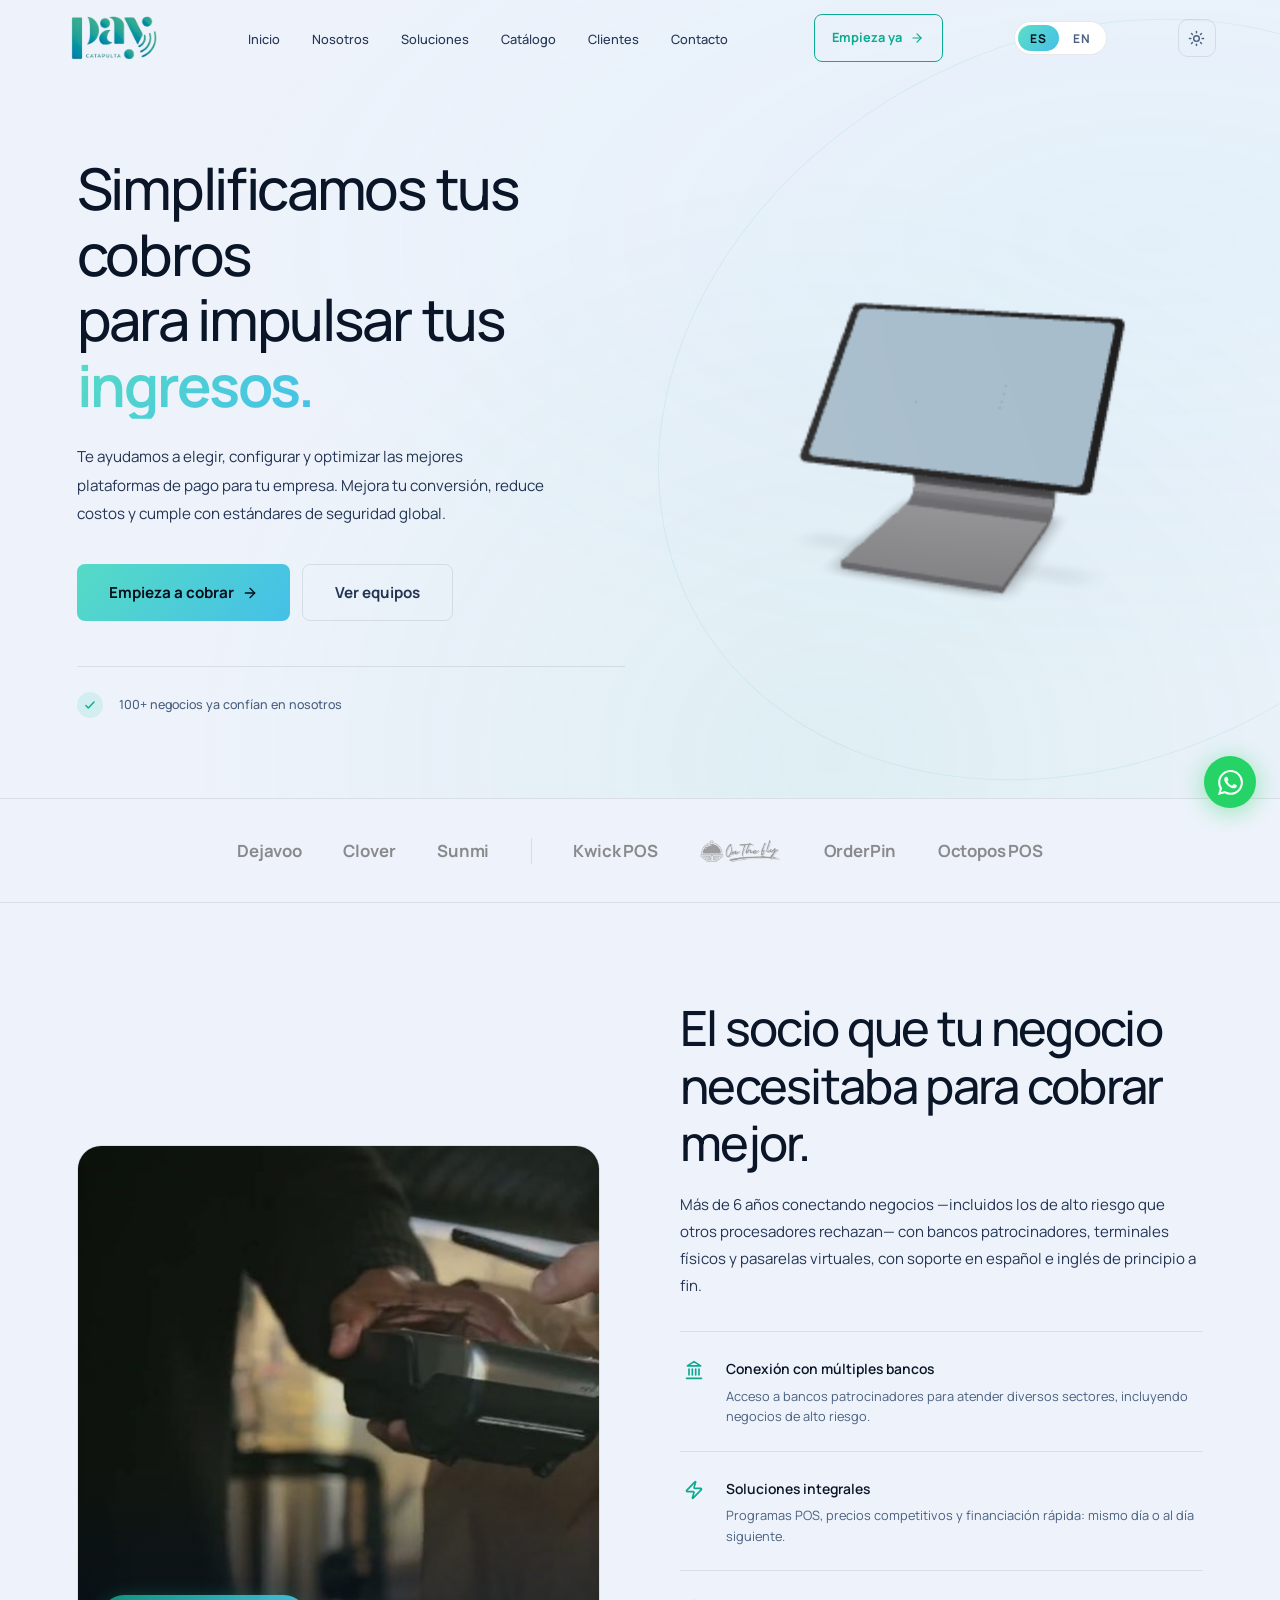
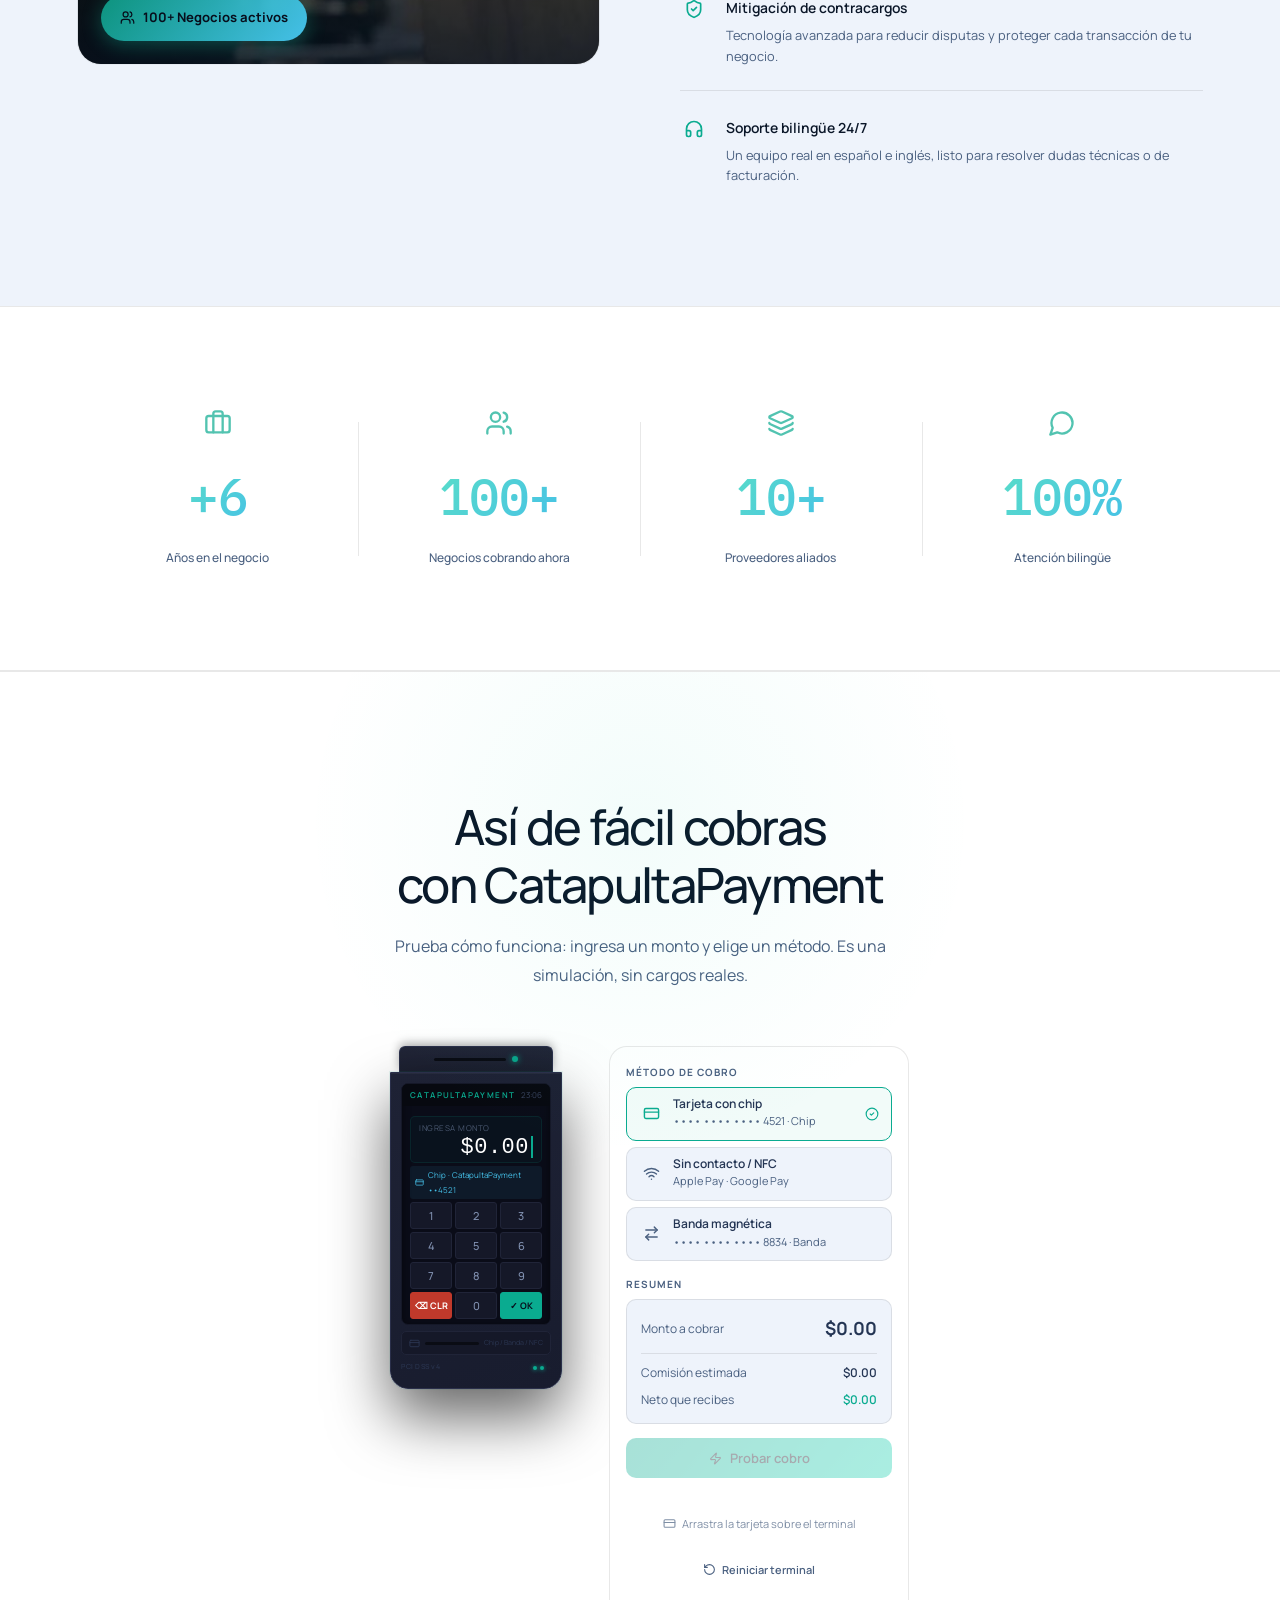
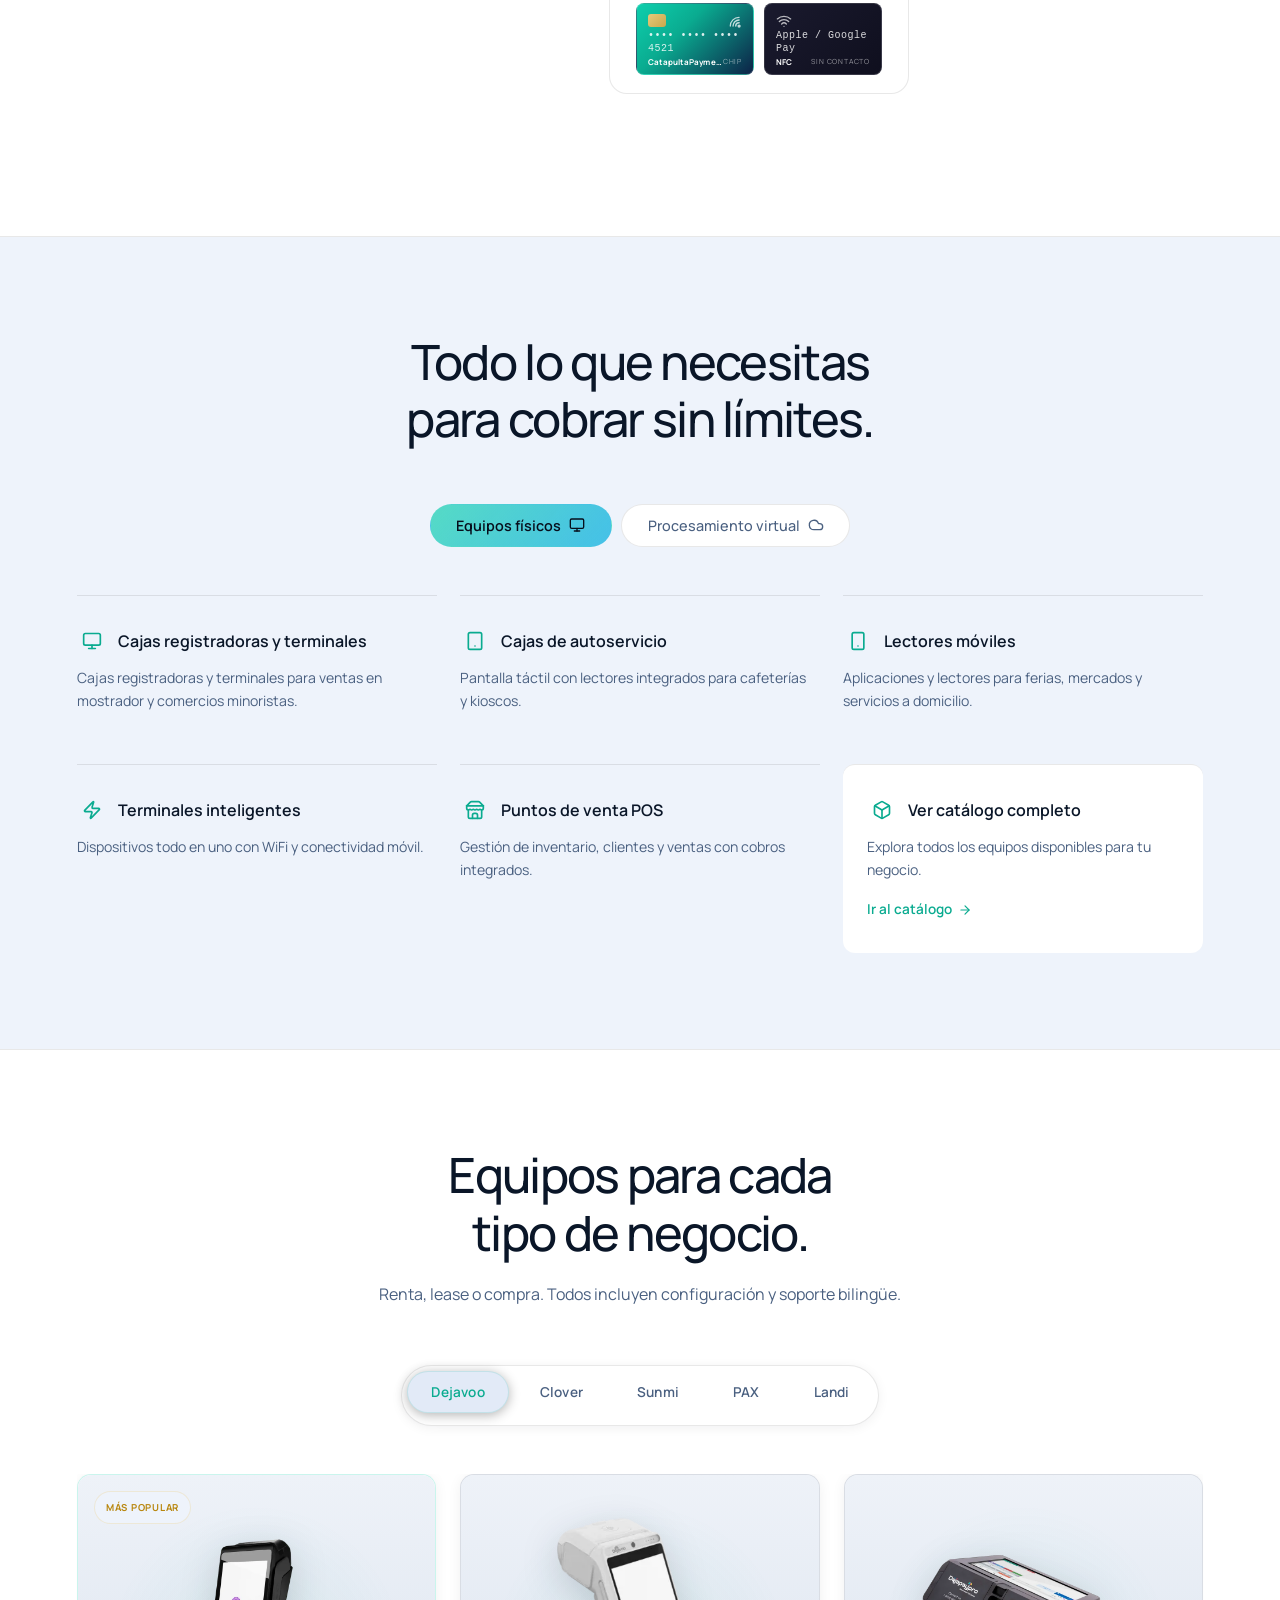
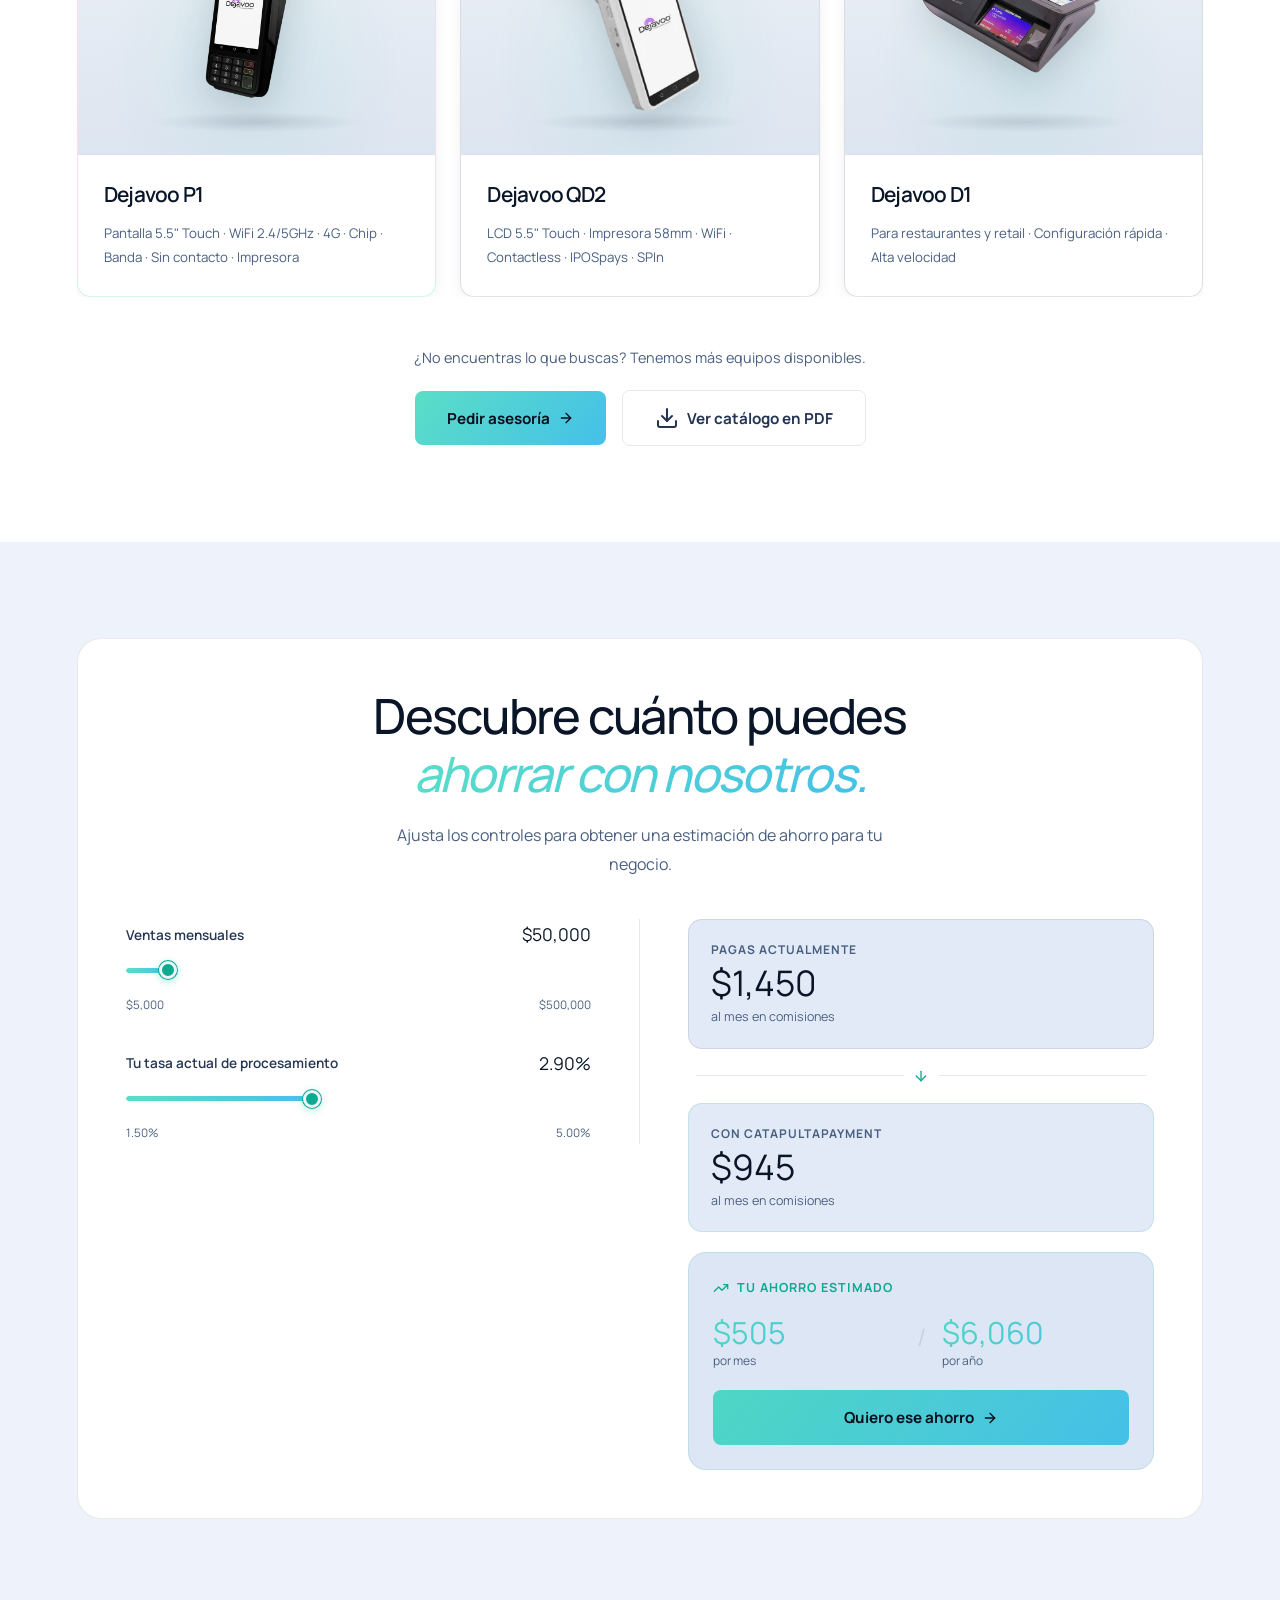
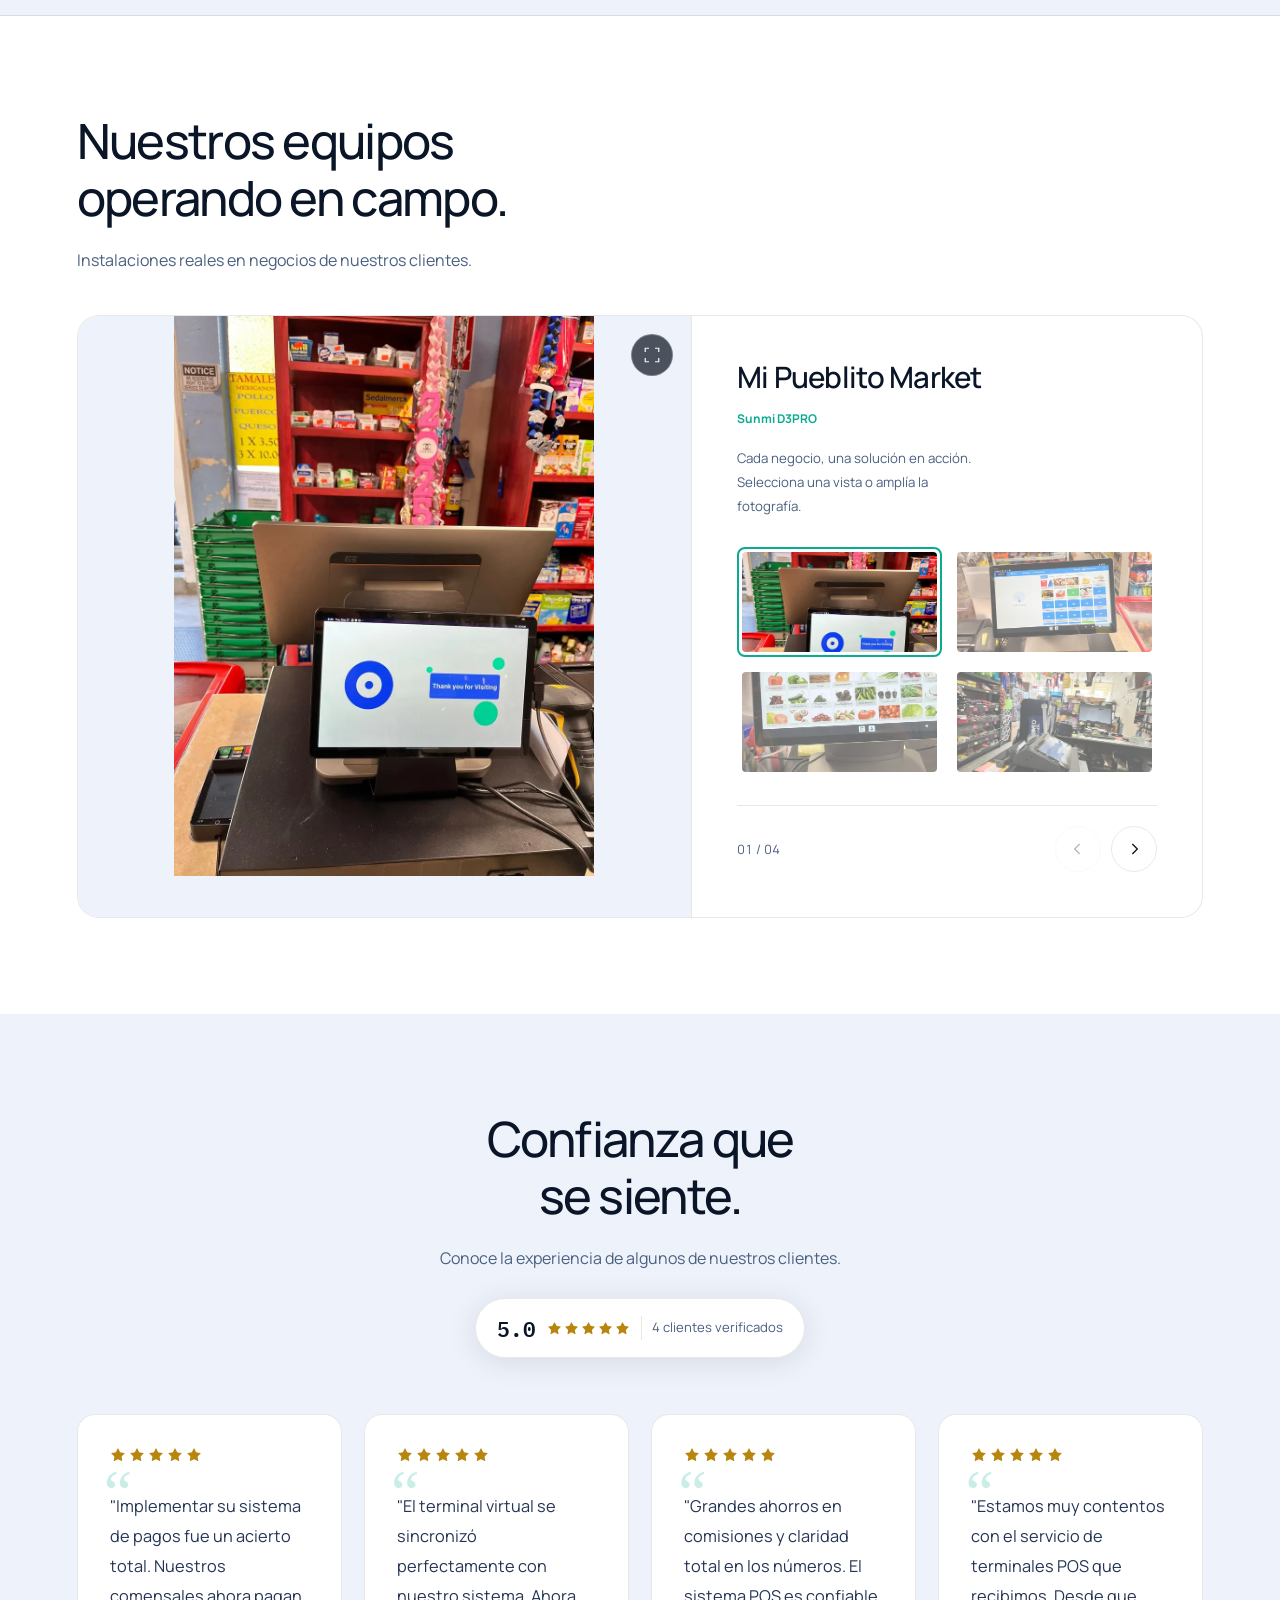
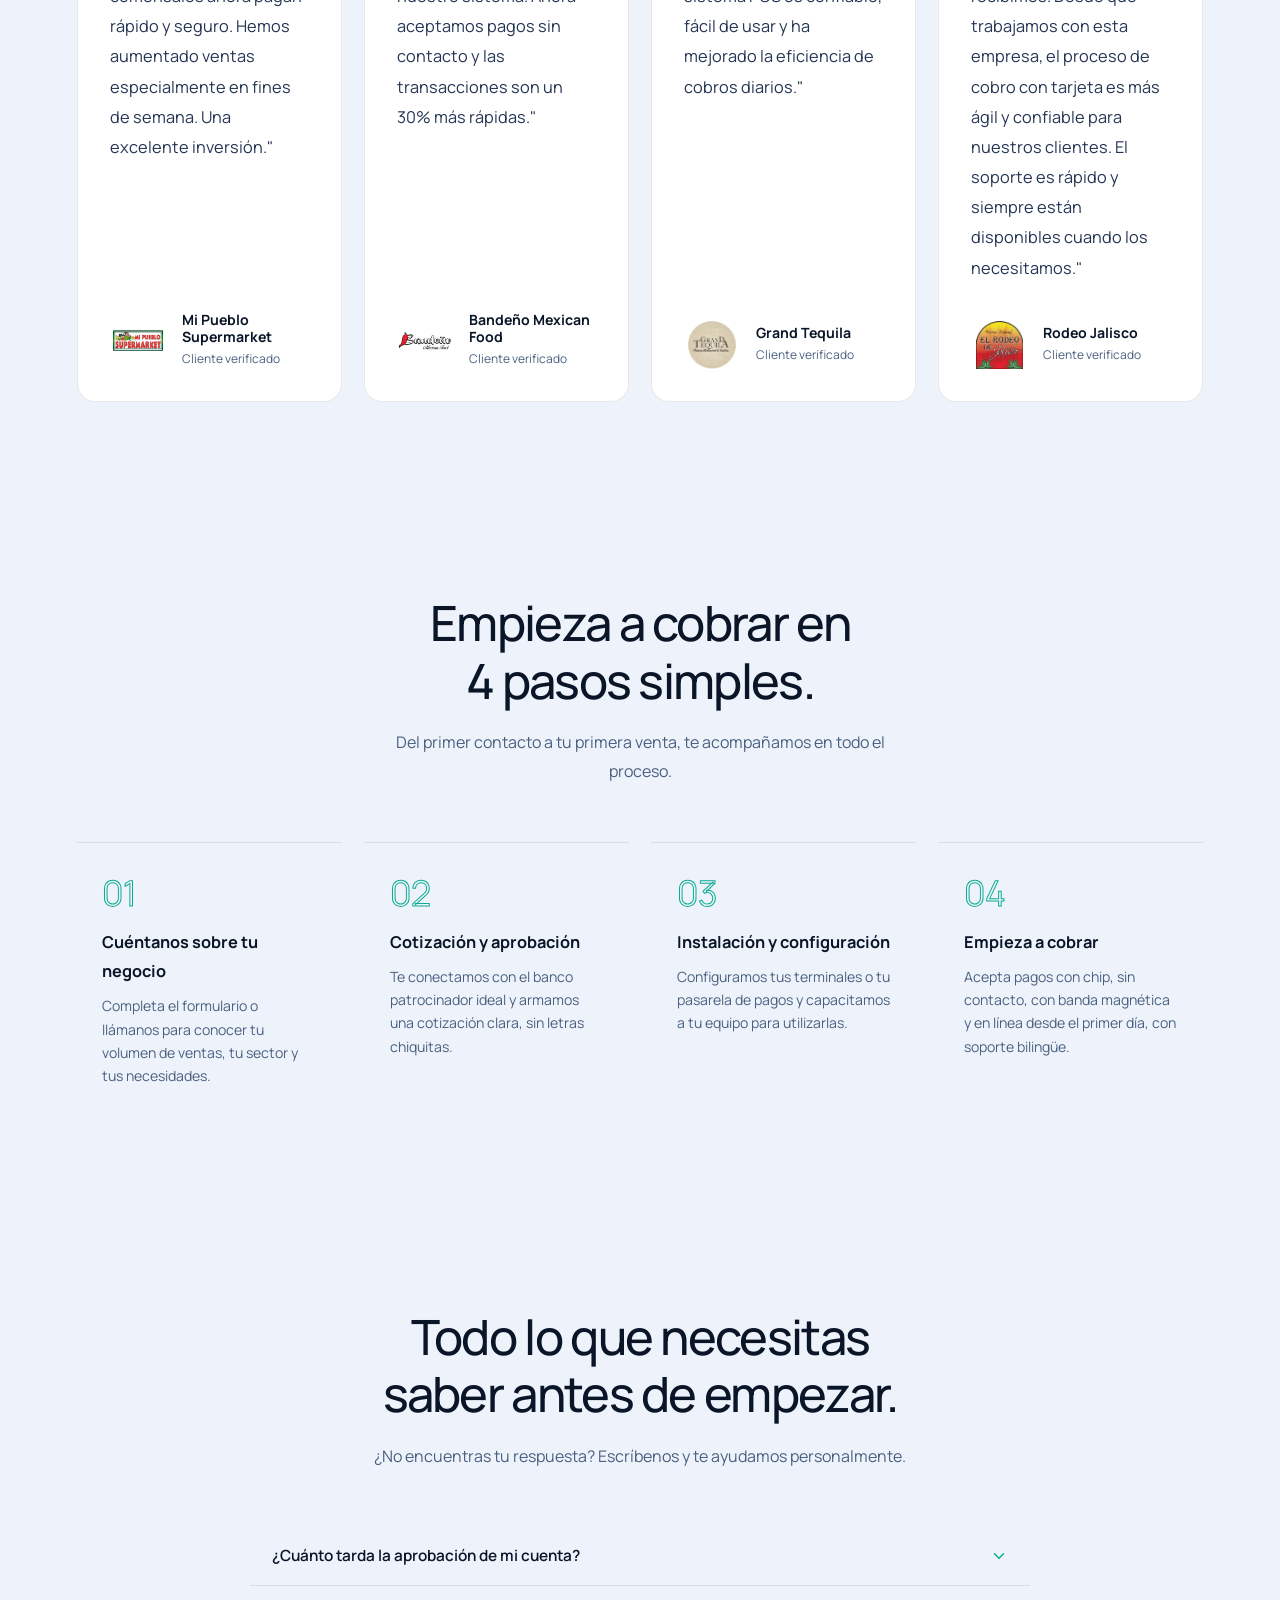
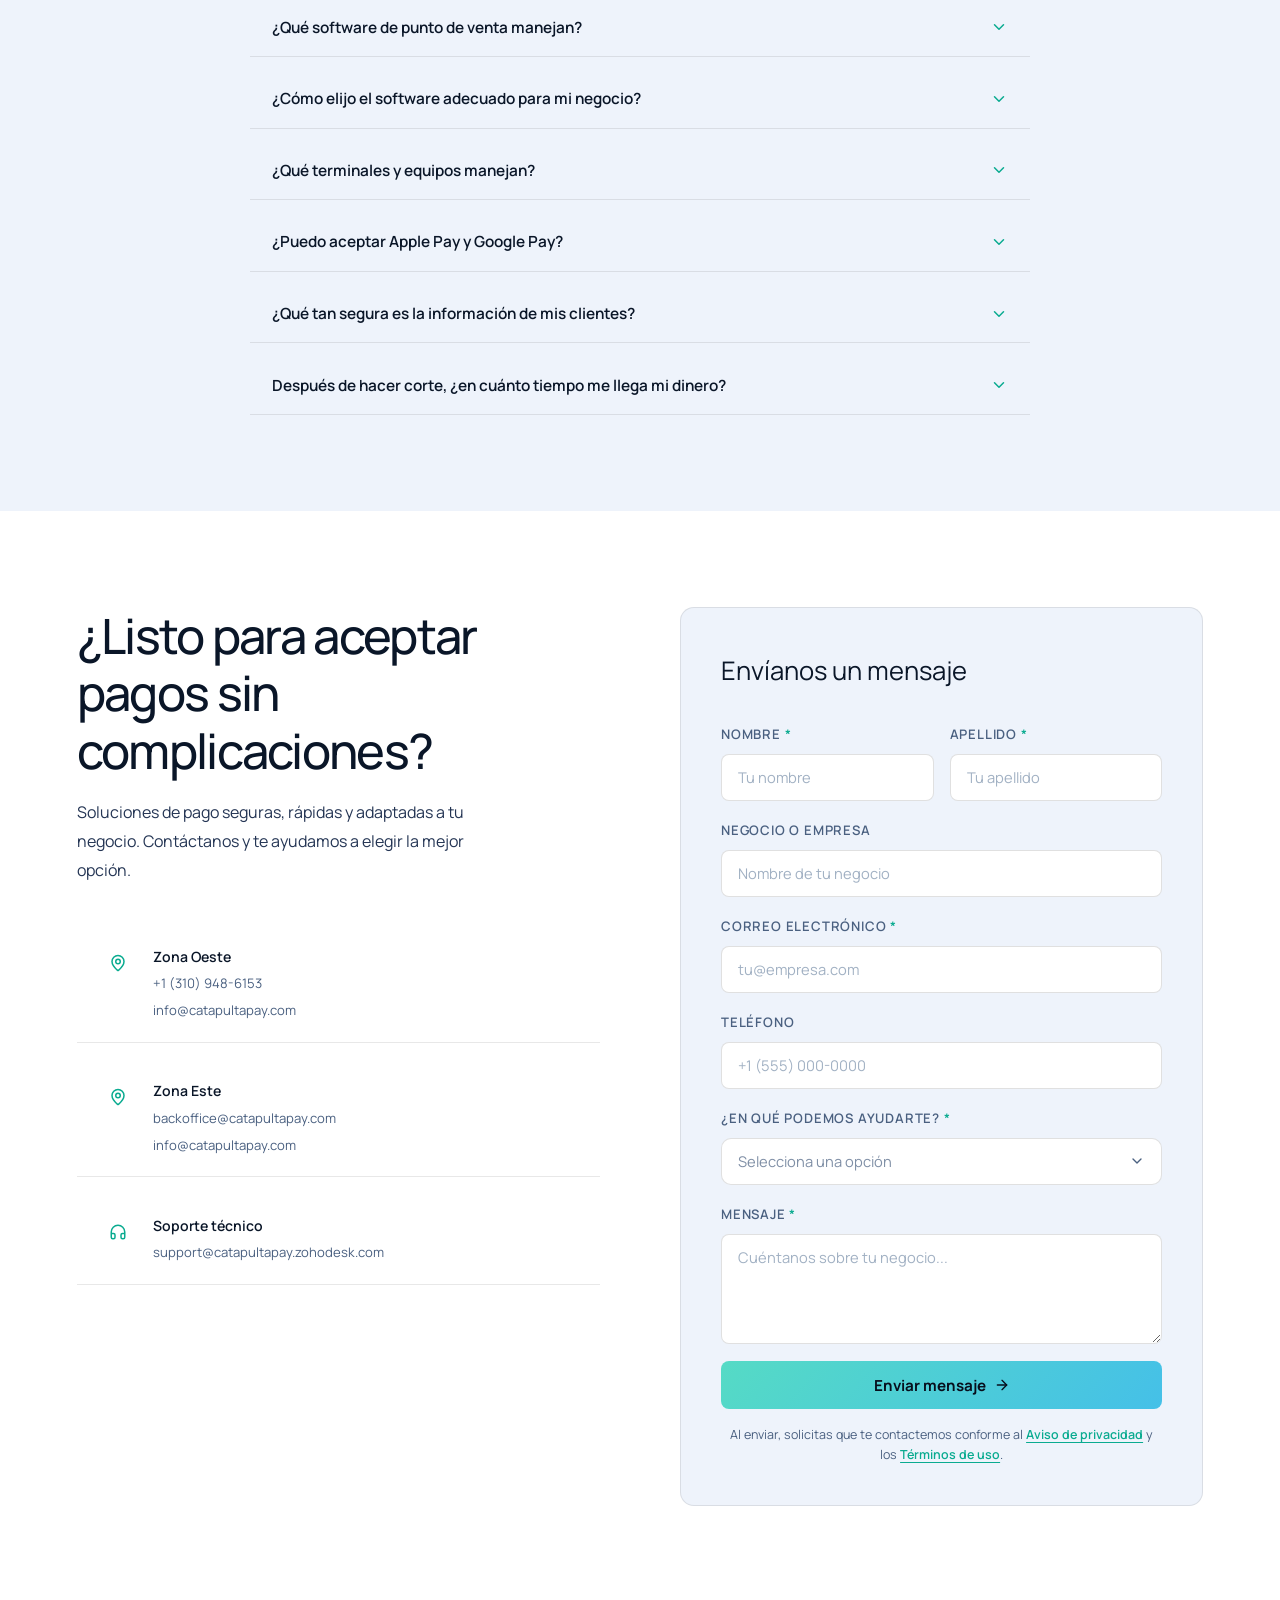
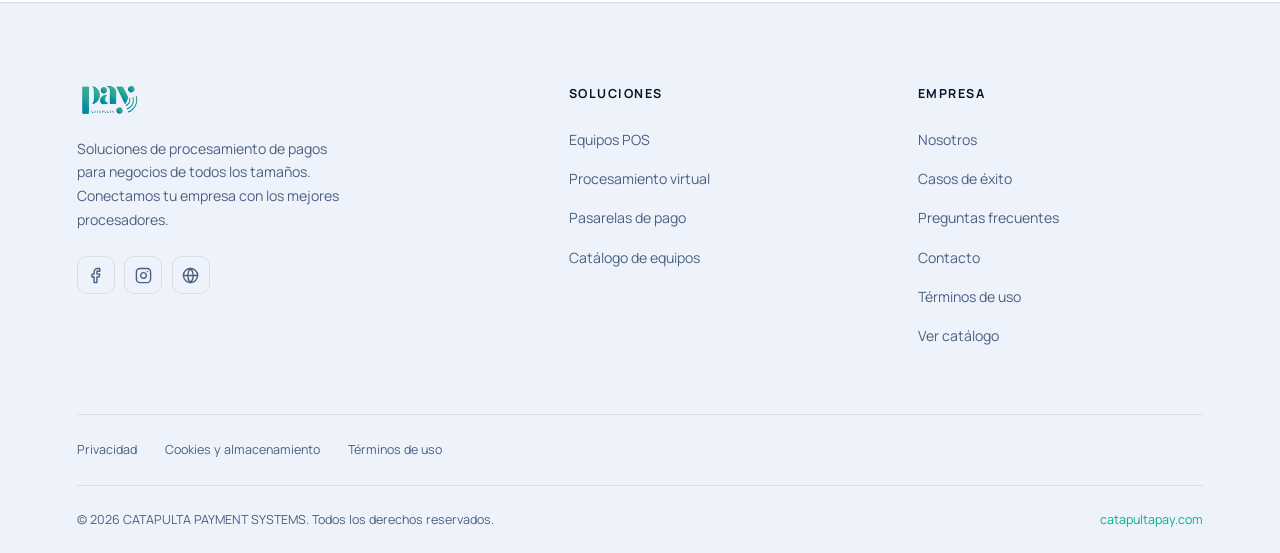
==== commit a63f7105: "Reducir peticiones de carga (core.css), corregir regresion de cache/logo en paginas legales y errata" ====
--- a/index.html
+++ b/index.html
@@ -43,12 +43,11 @@
 <link rel="manifest" href="manifest.json" />
   <link rel="preload" href="assets/fonts/design/manrope.woff2" as="font" type="font/woff2" crossorigin />
   <!-- Lucide Icons CDN -->
-<script src="/assets/js/icons.js?v=67" defer></script>
-<link rel="stylesheet" href="assets/css/terminal-icons.css?v=67" />
+<script src="/assets/js/icons.js?v=68" defer></script>
+<link rel="stylesheet" href="assets/css/terminal-icons.css?v=68" />
   <!-- Styles -->
-  <link rel="stylesheet" href="styles.css?v=67" />
-  <link rel="stylesheet" href="design.css?v=67" />
-  <link rel="stylesheet" href="page-state.css?v=67" />
+  <link rel="stylesheet" href="core.css?v=68" />
+  <link rel="stylesheet" href="page-state.css?v=68" />
 <link rel="preload" href="assets/icons/logo-site.webp" as="image" fetchpriority="high">
 
 <!-- Structured data -->
@@ -249,7 +248,7 @@
       <p class="loader-tagline" translate="no">Pagos simples. Negocios que crecen.</p>
     </div>
   </div>
-  <script src="loading.js?v=67"></script>
+  <script src="loading.js?v=68"></script>
 
   <!-- ── NAVBAR ── -->
   <nav id="nav" aria-label="Navegación principal">
@@ -1071,7 +1070,7 @@
             </div>
             <div class="catalog-card-body">
               <h3 translate="no">PAX A35</h3>
-              <p class="catalog-specs" translate="no" data-spec-key="cat.spec.px.a35">PIN pad con pantalla táctil a color · Se empareja con una estación Elys POS</p>
+              <p class="catalog-specs" translate="no" data-spec-key="cat.spec.px.a35">PIN pad con pantalla táctil a color · Se empareja con una estación Elyse POS</p>
               <ul class="catalog-features">
                 <li translate="no">Dispositivo de pago para el cliente, frente a la estación principal</li>
                 <li translate="no">Impresora de recibos por separado</li>
@@ -1865,9 +1864,9 @@
        perezosa desde script.js (initHeroModel) para no competir por ancho de
        banda ni CPU con el contenido crítico durante la carga inicial. -->
   <!-- Formulario de contacto: envía a mail/send.php (SMTP propio vía IONOS) -->
-  <script src="runtime.js?v=67" defer></script>
-  <script src="script.js?v=67" defer></script>
-  <script src="/assets/js/custom-select.js?v=67" defer></script>
+  <script src="runtime.js?v=68" defer></script>
+  <script src="script.js?v=68" defer></script>
+  <script src="/assets/js/custom-select.js?v=68" defer></script>
   <a href="https://wa.me/13109486153?text=Hola%2C+me+interesa+CatapultaPayment"
    class="whatsapp-float" target="_blank" rel="noopener noreferrer" aria-label="WhatsApp" translate="no">
   <svg viewBox="0 0 24 24" xmlns="http://www.w3.org/2000/svg">
@@ -1881,8 +1880,8 @@
   </svg>
 </button>
 
-<script src="i18n.js?v=67" defer></script>
-<script src="design.js?v=67" defer></script>
+<script src="i18n.js?v=68" defer></script>
+<script src="design.js?v=68" defer></script>
 
 
 <script>
--- a/core.css
+++ b/core.css
@@ -0,0 +1,3869 @@
+/* ══════════════════════════════════════════
+   CatapultaPay — styles.css
+   Paleta oscura fintech premium
+   ══════════════════════════════════════════ */
+
+/* ── VARIABLES ── */
+:root {
+  --color-bg:        #070E1C;
+  --color-surface:   #0C1628;
+  --color-surface2:  #111F35;
+  --color-teal:      #0aab90;
+  --color-sky:       #45C0E8;
+  --color-gold:      #E8C97A;
+  --color-text:      #D8E8F5;
+  --color-muted:     #7089A3; /* AA: 5.3:1 sobre --color-bg, 5.0:1 sobre --color-surface */
+  --color-white:     #F2F8FF;
+  --color-border:    rgba(14, 207, 173, 0.12);
+  --color-borderW:   rgba(255, 255, 255, 0.06);
+  --grad-primary:    linear-gradient(130deg, #0ecfacae 0%, #45C0E8 100%);
+  --grad-gold:       linear-gradient(130deg, #E8C97A 0%, #f5dfa0 100%);
+
+  --font-display: 'Times New Roman', Times, Georgia, serif;
+  --font-body:    Arial, Helvetica, sans-serif;
+
+  --nav-h: 76px;
+  --radius-sm: 10px;
+  --radius-md: 14px;
+  --radius-lg: 18px;
+  --radius-xl: 24px;
+  --radius-full: 9999px;
+
+  --transition-fast: 0.2s ease;
+  --transition-base: 0.35s ease;
+  --transition-slow: 0.65s ease;
+
+  --shadow-teal: 0 8px 40px rgba(14, 207, 173, 0.15);
+  --shadow-card: 0 4px 30px rgba(0, 0, 0, 0.4);
+}
+
+/* ── RESET ── */
+*, *::before, *::after {
+  box-sizing: border-box;
+  margin: 0;
+  padding: 0;
+}
+
+html {
+  scroll-behavior: smooth;
+  scroll-padding-top: 92px;
+  font-size: 16px;
+}
+
+body {
+  font-family: var(--font-body);
+  background-color: var(--color-bg);
+  color: var(--color-text);
+  line-height: 1.75;
+  overflow-x: hidden;
+  -webkit-font-smoothing: antialiased;
+}
+
+img {
+  max-width: 100%;
+  display: block;
+}
+
+a {
+  text-decoration: none;
+  color: inherit;
+}
+
+ul {
+  list-style: none;
+}
+
+button {
+  font-family: var(--font-body);
+  cursor: pointer;
+  border: none;
+  background: none;
+}
+
+select,
+input,
+textarea {
+  font-family: var(--font-body);
+}
+
+/* ── UTILITY CLASSES ── */
+.container {
+  max-width: 1240px;
+  margin: 0 auto;
+  padding: 0 5%;
+}
+
+.grad-text {
+  background: var(--grad-primary);
+  -webkit-background-clip: text;
+  -webkit-text-fill-color: transparent;
+  background-clip: text;
+}
+
+.skip-link {
+  position: absolute;
+  top: -100%;
+  left: 1rem;
+  z-index: 10001;
+  padding: 0.85rem 1.4rem;
+  background: var(--color-teal);
+  color: #07140f;
+  font-weight: 700;
+  font-size: 0.9rem;
+  border-radius: var(--radius-sm);
+  transition: top 0.2s ease;
+}
+
+.skip-link:focus {
+  top: 1rem;
+}
+
+.sr-only {
+  position: absolute;
+  width: 1px;
+  height: 1px;
+  padding: 0;
+  margin: -1px;
+  overflow: hidden;
+  clip: rect(0, 0, 0, 0);
+  white-space: nowrap;
+  border: 0;
+}
+
+.section-title {
+  font-family: var(--font-display);
+  font-size: clamp(2rem, 3.2vw, 2.7rem);
+  font-weight: 400;
+  color: var(--color-white);
+  line-height: 1.2;
+  margin-bottom: 1.2rem;
+}
+
+.section-header {
+  text-align: center;
+  margin-bottom: 3.5rem;
+}
+
+.section-desc {
+  color: var(--color-muted);
+  max-width: 480px;
+  margin: 0 auto;
+}
+
+/* ── SCROLL REVEAL ── */
+.reveal,
+.reveal-left,
+.reveal-right {
+  opacity: 0;
+  transition: opacity var(--transition-slow), transform var(--transition-slow);
+}
+
+.reveal {
+  transform: translateY(30px);
+}
+
+.reveal-left {
+  transform: translateX(-40px);
+}
+
+.reveal-right {
+  transform: translateX(40px);
+}
+
+.reveal.visible,
+.reveal-left.visible,
+.reveal-right.visible {
+  opacity: 1;
+  transform: none;
+}
+
+/* ── BUTTONS ── */
+.btn-primary {
+  display: inline-flex;
+  align-items: center;
+  gap: 8px;
+  padding: 0.85rem 2rem;
+  background: var(--grad-primary);
+  color: #070E1C;
+  font-family: var(--font-body);
+  font-size: 0.95rem;
+  font-weight: 600;
+  border-radius: var(--radius-full);
+  transition: opacity var(--transition-fast), transform var(--transition-fast), box-shadow var(--transition-fast);
+}
+
+.btn-primary:hover {
+  opacity: 0.88;
+  transform: translateY(-2px);
+  box-shadow: var(--shadow-teal);
+}
+
+.btn-primary svg {
+  width: 16px;
+  height: 16px;
+}
+
+.btn-ghost {
+  display: inline-flex;
+  align-items: center;
+  gap: 8px;
+  padding: 0.85rem 2rem;
+  background: transparent;
+  color: var(--color-text);
+  font-size: 0.95rem;
+  font-weight: 500;
+  border-radius: var(--radius-full);
+  border: 1px solid var(--color-borderW);
+  transition: border-color var(--transition-fast), color var(--transition-fast), background var(--transition-fast);
+}
+
+.btn-ghost:hover {
+  border-color: var(--color-teal);
+  color: var(--color-teal);
+  background: rgba(14, 207, 173, 0.06);
+}
+
+.btn-outline {
+  display: inline-flex;
+  align-items: center;
+  gap: 8px;
+  padding: 0.6rem 1.4rem;
+  background: transparent;
+  color: var(--color-teal);
+  font-size: 0.88rem;
+  font-weight: 600;
+  border-radius: var(--radius-full);
+  border: 1px solid var(--color-teal);
+  transition: background var(--transition-fast), color var(--transition-fast);
+}
+
+.btn-outline:hover {
+  background: var(--grad-primary);
+  color: #070E1C;
+  border-color: transparent;
+}
+
+.btn-outline svg {
+  width: 14px;
+  height: 14px;
+}
+
+.btn-full {
+  width: 100%;
+  justify-content: center;
+}
+
+/* ── NAVBAR ── */
+#nav {
+  position: fixed;
+  top: 0;
+  left: 0;
+  width: 100%;
+  z-index: 999;
+  transition: background var(--transition-base), backdrop-filter var(--transition-base), box-shadow var(--transition-base);
+}
+
+#nav.stuck, #nav.menu-open {
+  background: rgba(7, 14, 28, 0.95);
+  box-shadow: 0 1px 0 var(--color-borderW);
+}
+
+@media (min-width: 769px) {
+  #nav.stuck {
+    background: rgba(7, 14, 28, 0.85);
+    backdrop-filter: blur(18px);
+    -webkit-backdrop-filter: blur(18px);
+  }
+}
+
+.nav-inner {
+  max-width: 1240px;
+  margin: 0 auto;
+  padding: 0 5%;
+  height: var(--nav-h);
+  display: flex;
+  align-items: center;
+  justify-content: space-between;
+  gap: 2rem;
+}
+
+.nav-logo img {
+  height: 52px;
+  width: auto;
+  max-width: 200px;
+  object-fit: contain;
+  display: block;
+}
+
+.nlinks {
+  display: flex;
+  align-items: center;
+  gap: 0.2rem;
+}
+
+.nav-link {
+  padding: 0.5rem 0.9rem;
+  font-size: 0.9rem;
+  font-weight: 500;
+  color: var(--color-text);
+  border-radius: var(--radius-sm);
+  transition: color var(--transition-fast), background var(--transition-fast);
+}
+
+.nav-link:hover {
+  color: var(--color-teal);
+  background: rgba(14, 207, 173, 0.07);
+}
+
+.nav-hamburger {
+  display: none;
+  align-items: center;
+  justify-content: center;
+  width: 40px;
+  height: 40px;
+  border-radius: var(--radius-sm);
+  color: var(--color-text);
+  border: 1px solid var(--color-borderW);
+  transition: border-color var(--transition-fast), color var(--transition-fast);
+}
+
+.nav-hamburger:hover {
+  border-color: var(--color-teal);
+  color: var(--color-teal);
+}
+
+.nav-hamburger svg {
+  width: 20px;
+  height: 20px;
+}
+
+/* Control de íconos hamburguesa via clase — no inline style */
+.nav-hamburger .icon-close { display: none; }
+.nav-hamburger.is-open .icon-menu  { display: none; }
+.nav-hamburger.is-open .icon-close { display: block; }
+
+/* Mobile menu */
+.mobile-menu-backdrop {
+  position: fixed;
+  inset: 0;
+  background: rgba(3, 8, 18, 0.55);
+  z-index: 997;
+  opacity: 0;
+  pointer-events: none;
+  transition: opacity 0.3s ease;
+}
+
+.mobile-menu-backdrop.open {
+  opacity: 1;
+  pointer-events: auto;
+}
+
+.mobile-menu {
+  position: fixed;
+  top: var(--nav-h);
+  right: 0;
+  left: auto;
+  bottom: 0;
+  height: calc(100dvh - var(--nav-h));
+  width: min(320px, 82vw);
+  background: var(--color-bg);
+  border-left: 1px solid var(--color-borderW);
+  box-shadow: -24px 0 50px rgba(0, 0, 0, 0.35);
+  padding: 0 1.3rem 2rem;
+  overflow-y: auto;
+  -webkit-overflow-scrolling: touch;
+  z-index: 998;
+  opacity: 0;
+  transform: translateX(24px);
+  pointer-events: none;
+  visibility: hidden;
+  transition: opacity 0.3s cubic-bezier(.16,1,.3,1), transform 0.3s cubic-bezier(.16,1,.3,1), filter 0.26s cubic-bezier(.16,1,.3,1), visibility 0s linear 0.3s;
+}
+
+.mobile-menu.open {
+  opacity: 1;
+  transform: translateX(0);
+  pointer-events: auto;
+  visibility: visible;
+  transition: opacity 0.3s cubic-bezier(.16,1,.3,1), transform 0.3s cubic-bezier(.16,1,.3,1), filter 0.26s cubic-bezier(.16,1,.3,1), visibility 0s linear 0s;
+}
+
+.mobile-menu ul {
+  display: flex;
+  flex-direction: column;
+  gap: 0.3rem;
+  padding-top: 0;
+}
+
+.mobile-link {
+  display: flex;
+  align-items: center;
+  gap: 0.7rem;
+  padding: 0.9rem 1.1rem;
+  font-size: 1.02rem;
+  font-weight: 500;
+  color: var(--color-text);
+  border-radius: var(--radius-md);
+  border: 1px solid transparent;
+  transition: color 0.15s ease, background 0.15s ease, border-color 0.15s ease, transform 0.15s ease;
+}
+
+.mobile-link-icon {
+  display: flex;
+  align-items: center;
+  justify-content: center;
+  width: 34px;
+  height: 34px;
+  flex-shrink: 0;
+  border-radius: var(--radius-sm);
+  background: rgba(14, 207, 173, 0.08);
+  transition: background 0.15s ease;
+}
+
+.mobile-link svg {
+  width: 18px;
+  height: 18px;
+  flex-shrink: 0;
+  color: var(--color-muted);
+  transition: color 0.15s ease;
+}
+
+.mobile-link:hover,
+.mobile-link:active {
+  color: var(--color-teal);
+  background: rgba(14, 207, 173, 0.07);
+  border-color: rgba(14, 207, 173, 0.15);
+  transform: translateX(4px);
+}
+
+.mobile-link:hover .mobile-link-icon,
+.mobile-link:active .mobile-link-icon {
+  background: rgba(14, 207, 173, 0.16);
+}
+
+.mobile-link:hover svg,
+.mobile-link:active svg {
+  color: var(--color-teal);
+}
+
+.mobile-cta {
+  margin-top: 1rem;
+  width: 100%;
+  justify-content: center;
+  border-radius: var(--radius-full);
+  padding: 1rem 2rem;
+  font-size: 1rem;
+}
+
+.mobile-menu-divider {
+  padding-top: 1.3rem;
+  margin-top: 1.1rem;
+  border-top: 1px solid var(--color-borderW);
+}
+
+.mobile-menu-section-label {
+  display: block;
+  font-size: 0.68rem;
+  font-weight: 700;
+  letter-spacing: 0.08em;
+  text-transform: uppercase;
+  color: var(--color-muted);
+  margin-bottom: 0.8rem;
+  padding-left: 0.2rem;
+}
+
+.mobile-prefs-row {
+  display: grid;
+  grid-template-columns: 1fr 1fr;
+  gap: 0.6rem;
+}
+
+.mobile-lang-toggle {
+  width: 100%;
+  height: 44px;
+  justify-content: center;
+}
+
+.mobile-lang-toggle .lang-btn {
+  flex: 1;
+  display: flex;
+  align-items: center;
+  justify-content: center;
+  text-align: center;
+}
+
+/* ── HERO ── */
+#hero {
+  position: relative;
+  min-height: 100vh;
+  display: flex;
+  align-items: center;
+  padding: calc(var(--nav-h) + 4rem) 5% 6rem;
+  overflow: hidden;
+}
+
+.hero-grid {
+  position: relative;
+  z-index: 1;
+  max-width: 1240px;
+  margin: 0 auto;
+  width: 100%;
+  display: grid;
+  grid-template-columns: 1fr 1fr;
+  align-items: center;
+  gap: 5rem;
+}
+
+.hero-copy {
+  max-width: 560px;
+}
+
+.hero-copy h1 {
+  font-family: var(--font-display);
+  font-size: clamp(3rem, 5.5vw, 5rem);
+  font-weight: 400;
+  line-height: 1.1;
+  color: var(--color-white);
+  margin-bottom: 1.5rem;
+}
+
+.hero-copy h1 em {
+  font-style: italic;
+}
+
+.hero-desc {
+  color: var(--color-text);
+  font-size: 1.05rem;
+  max-width: 480px;
+  margin-bottom: 2.2rem;
+}
+
+.hero-actions {
+  display: flex;
+  gap: 1rem;
+  flex-wrap: wrap;
+  margin-bottom: 2.8rem;
+}
+
+/* Trust bar */
+.trust-bar {
+  display: flex;
+  align-items: center;
+  gap: 1rem;
+  padding-top: 1.6rem;
+  border-top: 1px solid var(--color-borderW);
+}
+
+.trust-check {
+  display: flex;
+  align-items: center;
+  justify-content: center;
+  flex-shrink: 0;
+  width: 26px;
+  height: 26px;
+  border-radius: 50%;
+  background: rgba(14, 207, 173, 0.12);
+  color: var(--color-teal);
+}
+
+.trust-check svg {
+  width: 14px;
+  height: 14px;
+}
+
+.trust-text {
+  font-size: 0.88rem;
+  color: var(--color-muted);
+  font-weight: 500;
+}
+
+.hero-card-wrap {
+  perspective: 900px;
+}
+
+/* ── MARCAS ── */
+.brand-strip {
+  padding: 2.4rem 0;
+  border-top: 1px solid var(--color-borderW);
+  border-bottom: 1px solid var(--color-borderW);
+}
+
+.brand-strip-row {
+  display: flex;
+  align-items: center;
+  justify-content: center;
+  flex-wrap: wrap;
+  gap: 2.4rem 2.6rem;
+}
+
+.brand-mark {
+  display: flex;
+  align-items: center;
+  height: 24px;
+  max-width: 120px;
+  font-family: var(--font-display);
+  font-size: 1.05rem;
+  font-weight: 700;
+  letter-spacing: -0.01em;
+  color: var(--color-muted);
+  opacity: 0.7;
+  filter: grayscale(1);
+  transition: opacity 0.25s ease, filter 0.25s ease, color 0.25s ease;
+}
+
+.brand-mark:hover {
+  opacity: 1;
+  filter: grayscale(0);
+  color: var(--color-text);
+}
+
+img.brand-mark {
+  width: auto;
+  object-fit: contain;
+}
+
+.brand-sep {
+  width: 1px;
+  height: 26px;
+  background: var(--color-borderW);
+}
+
+@media (max-width: 640px) {
+  .brand-sep { display: none; }
+  .brand-strip-row { gap: 1.6rem 1.8rem; }
+}
+
+/* ── NOSOTROS ── */
+#about {
+  padding: 110px 0;
+}
+
+.about-grid {
+  display: grid;
+  grid-template-columns: 1fr 1fr;
+  gap: 5rem;
+  align-items: center;
+}
+
+.about-image-wrap {
+  position: relative;
+  overflow: hidden;
+  border-radius: var(--radius-xl);
+}
+
+/* ── VIDEO en sección Nosotros ── */
+.about-video-wrap {
+  position: relative;
+  width: 100%;
+  height: 520px;
+  border-radius: var(--radius-xl);
+  overflow: hidden;
+  border: 1px solid var(--color-borderW);
+  box-shadow: 0 24px 64px rgba(0, 0, 0, 0.3);
+  transition: box-shadow 0.4s ease, border-color 0.4s ease;
+}
+
+@media (hover: hover) {
+  .about-image-wrap:hover .about-video-wrap {
+    border-color: rgba(10, 171, 144, 0.3);
+    box-shadow: 0 28px 72px rgba(0, 0, 0, 0.38), 0 0 0 1px rgba(10, 171, 144, 0.12);
+  }
+}
+
+.about-video {
+  width: 100%;
+  height: 100%;
+  object-fit: cover;
+  display: block;
+  transition: transform 0.6s ease;
+  background: var(--color-surface2);
+  contain: strict;
+}
+
+@media (hover: hover) {
+  .about-image-wrap:hover .about-video {
+    transform: scale(1.03);
+  }
+}
+
+.about-video-overlay {
+  position: absolute;
+  inset: 0;
+  background: linear-gradient(
+    to top,
+    rgba(7, 14, 28, 0.72) 0%,
+    rgba(7, 14, 28, 0.08) 40%,
+    transparent 65%
+  );
+  pointer-events: none;
+}
+
+.about-video-scanline { display: none; }
+
+/* Esquinas decorativas tipo "cámara" */
+.about-video-wrap::before,
+.about-video-wrap::after {
+  content: '';
+  position: absolute;
+  width: 22px;
+  height: 22px;
+  border-color: rgba(10, 171, 144, 0.55);
+  border-style: solid;
+  z-index: 2;
+  pointer-events: none;
+  transition: opacity 0.3s ease;
+  opacity: 0;
+}
+
+.about-video-wrap::before {
+  top: 14px;
+  left: 14px;
+  border-width: 2px 0 0 2px;
+  border-radius: 4px 0 0 0;
+}
+
+.about-video-wrap::after {
+  bottom: 14px;
+  right: 14px;
+  border-width: 0 2px 2px 0;
+  border-radius: 0 0 4px 0;
+}
+
+.about-image-wrap:hover .about-video-wrap::before,
+.about-image-wrap:hover .about-video-wrap::after {
+  opacity: 1;
+}
+
+/* Light mode */
+[data-theme="light"] .about-video-overlay {
+  background: linear-gradient(
+    to top,
+    rgba(5, 15, 35, 0.65) 0%,
+    rgba(5, 15, 35, 0.04) 35%,
+    transparent 55%
+  );
+}
+
+[data-theme="light"] .about-video-wrap {
+  box-shadow: 0 16px 48px rgba(0, 0, 0, 0.12);
+  border-color: rgba(0, 0, 0, 0.08);
+}
+
+[data-theme="light"] .about-image-wrap:hover .about-video-wrap {
+  border-color: rgba(10, 171, 144, 0.3);
+  box-shadow: 0 20px 56px rgba(0, 0, 0, 0.16), 0 0 0 1px rgba(10, 171, 144, 0.12);
+}
+
+/* Responsive */
+@media (max-width: 1024px) {
+  .about-video-wrap { height: 380px; }
+}
+@media (max-width: 768px) {
+  .about-video-wrap { height: 300px; }
+}
+
+.about-badge {
+  position: absolute;
+  bottom: 24px;
+  left: 24px;
+  display: inline-flex;
+  align-items: center;
+  gap: 8px;
+  padding: 0.7rem 1.2rem;
+  background: var(--grad-primary);
+  color: #070E1C;
+  font-size: 0.82rem;
+  font-weight: 700;
+  border-radius: var(--radius-full);
+  box-shadow: 0 4px 20px rgba(14, 207, 173, 0.3);
+}
+
+.about-badge svg {
+  width: 15px;
+  height: 15px;
+}
+
+.about-desc {
+  color: var(--color-text);
+  margin-bottom: 2rem;
+}
+
+/* Feature cards */
+.feature-cards {
+  display: flex;
+  flex-direction: column;
+  gap: 0.9rem;
+}
+
+.feature-card {
+  display: flex;
+  align-items: flex-start;
+  gap: 1.1rem;
+  padding: 1.2rem 1.4rem;
+  background: var(--color-surface);
+  border: 1px solid var(--color-border);
+  border-radius: var(--radius-md);
+  transition: border-color var(--transition-fast), transform var(--transition-fast), background var(--transition-fast);
+}
+
+.feature-card:hover {
+  border-color: var(--color-teal);
+  transform: translateX(6px);
+  background: var(--color-surface2);
+}
+
+.feature-icon {
+  display: flex;
+  align-items: center;
+  justify-content: center;
+  width: 42px;
+  height: 42px;
+  border-radius: var(--radius-sm);
+  background: rgba(14, 207, 173, 0.1);
+  color: var(--color-teal);
+  flex-shrink: 0;
+}
+
+.feature-icon svg {
+  width: 20px;
+  height: 20px;
+}
+
+.feature-text h3 {
+  font-size: 0.95rem;
+  font-weight: 600;
+  color: var(--color-white);
+  margin-bottom: 0.3rem;
+}
+
+.feature-text p {
+  font-size: 0.88rem;
+  color: var(--color-muted);
+  line-height: 1.6;
+}
+
+/* ── STATS ── */
+#stats {
+  padding: 70px 0;
+  background: var(--color-surface);
+  border-top: 1px solid var(--color-borderW);
+  border-bottom: 1px solid var(--color-borderW);
+}
+
+.stats-grid {
+  display: grid;
+  grid-template-columns: repeat(4, 1fr);
+  gap: 0;
+}
+
+.stat-item {
+  display: flex;
+  flex-direction: column;
+  align-items: center;
+  text-align: center;
+  padding: 2rem;
+  position: relative;
+}
+
+.stat-item + .stat-item::before {
+  content: '';
+  position: absolute;
+  left: 0;
+  top: 20%;
+  height: 60%;
+  width: 1px;
+  background: var(--color-borderW);
+}
+
+.stat-icon {
+  width: 28px;
+  height: 28px;
+  color: var(--color-teal);
+  margin-bottom: 0.8rem;
+  opacity: 0.7;
+}
+
+.stat-num {
+  font-family: var(--font-display);
+  font-size: clamp(2.6rem, 4vw, 3.6rem);
+  font-weight: 400;
+  display: block;
+  margin-bottom: 0.3rem;
+}
+
+.stat-label {
+  font-size: 0.85rem;
+  color: var(--color-muted);
+  font-weight: 500;
+}
+
+/* ── TERMINAL SIMULADOR ── */
+#terminal {
+  padding: 110px 0;
+  background: var(--color-surface);
+  border-top: 1px solid var(--color-borderW);
+  border-bottom: 1px solid var(--color-borderW);
+  position: relative;
+  overflow: hidden;
+}
+#terminal::before {
+  content: '';
+  position: absolute;
+  top: -200px; left: 50%;
+  transform: translateX(-50%);
+  width: 700px; height: 700px;
+  background: radial-gradient(circle, rgba(14,207,173,0.05) 0%, transparent 68%);
+  pointer-events: none;
+}
+@media (max-width: 768px) {
+  #terminal { padding: 70px 5%; }
+}
+
+/* ── Terminal Simulator — dispositivo, teclado y ticket ── */
+.pos-outer {
+  display: flex;
+  flex-direction: column;
+  gap: 0;
+  padding: 1rem 0 2rem;
+  max-width: 760px;
+  margin: 0 auto;
+}
+.pos-scene {
+  display: flex;
+  gap: 28px;
+  align-items: flex-start;
+  justify-content: center;
+  flex-wrap: wrap;
+}
+.pos-device {
+  width: 210px;
+  flex-shrink: 0;
+  display: flex;
+  flex-direction: column;
+  align-items: center;
+}
+.pos-printer-top {
+  width: 154px;
+  height: 26px;
+  background: linear-gradient(180deg, #212538 0%, #1c2030 100%);
+  border-radius: 6px 6px 0 0;
+  border: 1.5px solid #2a2f4a;
+  border-bottom: none;
+  display: flex;
+  align-items: center;
+  justify-content: center;
+  gap: 6px;
+  box-shadow: 0 -3px 10px rgba(0,0,0,0.3);
+}
+.printer-slot { width: 72px; height: 3px; background: #0a0c14; border-radius: 2px; }
+.printer-led {
+  width: 6px; height: 6px; border-radius: 50%;
+  background: #0aab90;
+  box-shadow: 0 0 6px #0aab90;
+  transition: all 0.2s;
+}
+.printer-led.blink { animation: blinkLed 0.25s ease-in-out infinite; }
+@keyframes blinkLed { 0%,100%{opacity:1} 50%{opacity:0.15} }
+
+.pos-body {
+  width: 172px;
+  background: linear-gradient(160deg, #1e2235 0%, #181c2e 100%);
+  border: 1.5px solid #2a2f4a;
+  border-radius: 0 0 18px 18px;
+  padding: 10px 10px 14px;
+  display: flex;
+  flex-direction: column;
+  gap: 6px;
+  box-shadow:
+    0 28px 60px rgba(0,0,0,0.6),
+    0 0 0 1px rgba(10,171,144,0.08),
+    inset 0 1px 0 rgba(255,255,255,0.04);
+}
+.pos-screen-wrap {
+  background: #0a0c18;
+  border-radius: 7px;
+  border: 1px solid #151828;
+  height: 242px;
+  overflow: hidden;
+  display: flex;
+  flex-direction: column;
+  box-shadow: inset 0 2px 8px rgba(0,0,0,0.5);
+}
+.pos-topbar {
+  background: #070910;
+  padding: 4px 8px;
+  display: flex;
+  justify-content: space-between;
+  align-items: center;
+  flex-shrink: 0;
+}
+.topbar-brand { font-size: 8px; font-weight: 600; color: #0aab90; letter-spacing: 1.4px; text-transform: uppercase; }
+.topbar-time { font-size: 8px; color: #3a4560; }
+.pos-screen-body {
+  flex: 1;
+  display: flex;
+  flex-direction: column;
+  align-items: center;
+  justify-content: center;
+  padding: 10px 8px 8px;
+  gap: 0;
+}
+.screen-amount-display {
+  width: 100%;
+  background: rgba(10,171,144,0.04);
+  border: 1px solid rgba(10,171,144,0.12);
+  border-radius: 5px;
+  padding: 4px 8px;
+  margin-bottom: 3px;
+  min-height: 40px;
+  display: flex;
+  flex-direction: column;
+  align-items: flex-end;
+  justify-content: center;
+}
+.screen-entry-label { font-size: 8px; color: #4a5870; text-transform: uppercase; letter-spacing: 0.5px; align-self: flex-start; }
+.screen-entry-value {
+  font-size: clamp(12px, 4.5vw, 22px);
+  font-weight: 500;
+  color: #ffffff;
+  line-height: 1;
+  letter-spacing: 0.5px;
+  transition: all 0.1s;
+  font-family: 'Courier New', monospace;
+  word-break: break-all;
+  text-align: right;
+  width: 100%;
+}
+.screen-entry-value.has-value { color: #0aab90; }
+.screen-entry-cursor {
+  display: inline-block;
+  width: 2px; height: 22px;
+  background: #0aab90;
+  margin-left: 2px;
+  vertical-align: middle;
+  animation: cursorBlink 1s step-end infinite;
+}
+@keyframes cursorBlink { 0%,100%{opacity:1} 50%{opacity:0} }
+.screen-method-row {
+  display: flex;
+  align-items: center;
+  gap: 4px;
+  font-size: 8px;
+  color: #45C0E8;
+  background: rgba(69,192,232,0.08);
+  border-radius: 3px;
+  padding: 2px 5px;
+  align-self: flex-start;
+  margin-bottom: 3px;
+}
+.screen-numpad {
+  display: grid;
+  grid-template-columns: repeat(3, 1fr);
+  gap: 3px;
+  width: 100%;
+}
+.skey {
+  background: #151828;
+  border: 1px solid #202438;
+  border-radius: 3px;
+  padding: 5px 0;
+  font-size: 11px;
+  font-weight: 500;
+  color: #8090b0;
+  text-align: center;
+  cursor: pointer;
+  transition: background 0.12s, color 0.12s, transform 0.08s;
+  user-select: none;
+  -webkit-user-select: none;
+}
+.skey:hover { background: #202438; color: #a0b0d0; }
+.skey:active { transform: scale(0.88); background: #2a2f4a; }
+.skey.skey-ok {
+  color: #070E1C !important;
+  background: #0aab90 !important;
+  border-color: #0aab90 !important;
+  font-weight: 700;
+  font-size: 9px;
+}
+.skey.skey-ok:hover {
+  opacity: 0.88;
+  box-shadow: 0 2px 8px rgba(10,171,144,0.5);
+}
+.skey.skey-del {
+  color: #fff !important;
+  background: #c0392b !important;
+  border-color: #c0392b !important;
+  font-weight: 700;
+  font-size: 9px;
+}
+.skey.skey-del:hover {
+  background: #a5291e !important;
+}
+
+.pos-reader-strip {
+  background: #151828;
+  border-radius: 5px;
+  padding: 5px 7px;
+  display: flex;
+  align-items: center;
+  gap: 5px;
+  border: 1px solid #202438;
+}
+.reader-track {
+  flex: 1; height: 3px;
+  background: #0a0c14;
+  border-radius: 2px;
+  overflow: hidden;
+  position: relative;
+}
+.reader-glow {
+  position: absolute; top: 0; left: -100%; width: 100%; height: 100%;
+  background: linear-gradient(90deg, transparent, #0aab90, transparent);
+}
+.reader-glow.active { animation: readerSwipe 0.55s ease-in-out; }
+@keyframes readerSwipe { 0%{left:-100%} 100%{left:100%} }
+.reader-tag { font-size: 7px; color: #2a3550; white-space: nowrap; }
+
+.pos-status-row { display: flex; justify-content: space-between; align-items: center; }
+.pos-pci { font-size: 7px; color: #2a3550; font-weight: 500; letter-spacing: 0.5px; }
+.pos-leds { display: flex; gap: 3px; }
+.pos-led { width: 4px; height: 4px; border-radius: 50%; background: #1a2030; }
+.pos-led.on { background: #0aab90; box-shadow: 0 0 4px #0aab90; }
+
+/* ── Panel derecho ── */
+.pos-right {
+  flex: 1;
+  min-width: 240px;
+  max-width: 300px;
+  display: flex;
+  flex-direction: column;
+  gap: 14px;
+  background: var(--color-surface);
+  border: 1px solid var(--color-borderW);
+  border-radius: var(--radius-lg);
+  padding: 16px;
+}
+.panel-section-title {
+  font-size: 10px;
+  font-weight: 700;
+  color: var(--color-muted);
+  text-transform: uppercase;
+  letter-spacing: 1px;
+  margin-bottom: 6px;
+}
+.method-list { display: flex; flex-direction: column; gap: 6px; }
+.mcard {
+  background: var(--color-bg);
+  border: 1px solid var(--color-borderW);
+  border-radius: var(--radius-sm);
+  padding: 9px 12px;
+  display: flex;
+  align-items: center;
+  gap: 10px;
+  cursor: pointer;
+  transition: border-color 0.15s, background 0.15s, transform 0.15s;
+}
+.mcard:hover { border-color: rgba(69,192,232,0.3); background: var(--color-surface2); transform: translateX(2px); }
+.mcard.active { border-color: #0aab90; background: rgba(10,171,144,0.05); }
+.mcard-icon { font-size: 17px; color: var(--color-muted); width: 24px; text-align: center; }
+.mcard.active .mcard-icon { color: #0aab90; }
+.mcard-info { flex: 1; }
+.mcard-name { font-size: 12px; font-weight: 600; color: var(--color-text); margin: 0; line-height: 1.2; }
+.mcard-sub { font-size: 11px; color: var(--color-muted); margin: 0; }
+.mcard-check { font-size: 14px; color: #0aab90; opacity: 0; transition: opacity 0.15s; }
+.mcard.active .mcard-check { opacity: 1; }
+
+.summary-box {
+  background: var(--color-bg);
+  border: 1px solid var(--color-borderW);
+  border-radius: var(--radius-sm);
+  padding: 12px 14px;
+  display: flex;
+  flex-direction: column;
+  gap: 6px;
+}
+.summary-row { display: flex; justify-content: space-between; align-items: center; font-size: 12px; }
+.summary-key { color: var(--color-muted); }
+.summary-val { font-weight: 600; color: var(--color-text); }
+.summary-val.teal { color: #0aab90; }
+.summary-val.big { font-size: 18px; color: var(--color-text); font-weight: 700; }
+.summary-divider { height: 1px; background: var(--color-borderW); margin: 2px 0; }
+
+.charge-btn {
+  width: 100%;
+  padding: 11px 12px;
+  background: linear-gradient(130deg, #0aab90 0%, #0ecfad 100%);
+  border: none;
+  border-radius: var(--radius-sm);
+  font-size: 13px;
+  font-weight: 600;
+  color: #070E1C;
+  cursor: pointer;
+  display: flex;
+  align-items: center;
+  justify-content: center;
+  gap: 8px;
+  transition: opacity 0.2s, transform 0.1s, box-shadow 0.2s;
+  box-shadow: 0 4px 16px rgba(10,171,144,0.25);
+}
+.charge-btn:hover:not(:disabled) { opacity: 0.9; box-shadow: 0 6px 28px rgba(10,171,144,0.4); transform: translateY(-1px); }
+.charge-btn:active:not(:disabled) { transform: scale(0.98); }
+.charge-btn:disabled { opacity: 0.35; cursor: not-allowed; box-shadow: none; }
+
+.ticket-area { max-height: 0; overflow: hidden; transition: max-height 0.65s cubic-bezier(0.4,0,0.2,1); }
+.ticket-area.open { max-height: 540px; }
+.ticket {
+  background: var(--color-bg);
+  border: 1px solid var(--color-borderW);
+  border-radius: var(--radius-sm);
+  padding: 14px 16px;
+  font-family: 'Courier New', monospace;
+  font-size: 11px;
+  color: var(--color-text);
+  margin-top: 4px;
+  position: relative;
+}
+.ticket-stripe {
+  position: absolute;
+  top: 0; left: 0; right: 0; height: 3px;
+  background: repeating-linear-gradient(90deg,#0aab90 0,#0aab90 8px,transparent 8px,transparent 12px);
+  border-radius: var(--radius-sm) var(--radius-sm) 0 0;
+}
+.t-center { text-align: center; }
+.t-brand { font-size: 13px; font-weight: 700; color: #0aab90; letter-spacing: 2px; }
+.t-sub { font-size: 9px; color: var(--color-muted); margin-top: 1px; }
+.t-hr { border: none; border-top: 1px dashed var(--color-borderW); margin: 8px 0; }
+.t-row { display: flex; justify-content: space-between; gap: 8px; margin: 3px 0; font-size: 11px; }
+.t-key { color: var(--color-muted); }
+.t-val { font-weight: 500; }
+.t-total { font-size: 15px; font-weight: 700; }
+.t-ok { font-size: 9px; font-weight: 700; color: #0aab90; letter-spacing: 1.5px; }
+.t-auth { font-size: 10px; color: #E8C97A; }
+.t-footer { font-size: 9px; color: var(--color-muted); line-height: 1.7; }
+
+.screen-processing-wrap, .screen-success-wrap {
+  display: flex; flex-direction: column; align-items: center; justify-content: center;
+  width: 100%; height: 100%; gap: 6px; text-align: center;
+}
+.spin-ring {
+  width: 32px; height: 32px;
+  border: 2px solid rgba(10,171,144,0.15);
+  border-top-color: #0aab90;
+  border-radius: 50%;
+  animation: spin 0.75s linear infinite;
+}
+@keyframes spin { to { transform: rotate(360deg); } }
+.proc-label { font-size: 10px; color: var(--color-muted); }
+.proc-dots::after { content: ''; animation: dotdot 1.2s steps(4) infinite; }
+@keyframes dotdot { 0%{content:''} 25%{content:'.'} 50%{content:'..'} 75%{content:'...'} }
+.ok-ring {
+  width: 38px; height: 38px;
+  border: 2px solid #0aab90;
+  border-radius: 50%;
+  background: rgba(10,171,144,0.1);
+  display: flex; align-items: center; justify-content: center;
+  font-size: 18px; color: #0aab90;
+  animation: popRing 0.4s cubic-bezier(.16,1,.3,1);
+}
+@keyframes popRing { from{transform:scale(0)} to{transform:scale(1)} }
+.ok-label { font-size: 11px; font-weight: 600; color: #0aab90; letter-spacing: 0.5px; }
+.ok-amount { font-size: 20px; font-weight: 500; color: #fff; }
+.ok-auth { font-size: 9px; color: #E8C97A; background: rgba(232,201,122,0.1); padding: 2px 7px; border-radius: 3px; }
+.ok-thanks { font-size: 9px; color: #3a4560; }
+/* ── Draggable cards ── */
+.drag-hint {
+  display: flex;
+  align-items: center;
+  gap: 6px;
+  font-size: 11px;
+  color: var(--color-muted);
+  justify-content: center;
+  padding: 8px 0 4px;
+  opacity: 0.7;
+}
+.drag-hint i { font-size: 13px; }
+
+.draggable-cards {
+  display: flex;
+  gap: 10px;
+  justify-content: center;
+  padding: 4px 0 2px;
+}
+
+.drag-card {
+  width: 118px;
+  height: 72px;
+  border-radius: 8px;
+  background: linear-gradient(135deg, #0ecfad 0%, #0aab90 38%, #0d2247 100%);
+  border: 1px solid rgba(255,255,255,0.15);
+  padding: 9px 11px 8px;
+  display: flex;
+  flex-direction: column;
+  justify-content: space-between;
+  cursor: grab;
+  user-select: none;
+  -webkit-user-select: none;
+  position: relative;
+  transition: transform 0.15s ease, box-shadow 0.15s ease, opacity 0.15s;
+  flex-shrink: 0;
+}
+
+.drag-card--dark {
+  background: linear-gradient(135deg, #1a1a2e 0%, #0f0f1e 100%);
+}
+
+.drag-card:hover {
+  transform: translateY(-3px) scale(1.03);
+  box-shadow: 0 8px 24px rgba(0,0,0,0.5);
+}
+
+.drag-card:active { cursor: grabbing; opacity: 0.85; }
+
+.drag-card-chip {
+  width: 18px;
+  height: 13px;
+  background: linear-gradient(135deg, #E8C97A, #c9a84c);
+  border-radius: 3px;
+}
+
+.drag-card-mark {
+  width: 16px;
+  height: 16px;
+  fill: none;
+  stroke: rgba(255,255,255,0.75);
+  stroke-linecap: round;
+}
+.drag-card-mark circle { fill: rgba(255,255,255,0.75); stroke: none; }
+
+.drag-card-nfc-icon {
+  font-size: 16px;
+  color: rgba(255,255,255,0.7);
+}
+
+.drag-card-num {
+  font-size: 8px;
+  color: rgba(255,255,255,0.85);
+  letter-spacing: 0.5px;
+  font-family: 'Courier New', monospace;
+}
+
+.drag-card-row {
+  display: flex;
+  justify-content: space-between;
+  align-items: center;
+}
+
+.drag-card-brand {
+  font-size: 8px;
+  font-weight: 700;
+  color: #fff;
+  letter-spacing: 0.2px;
+  white-space: nowrap;
+}
+
+.drag-card-type {
+  font-size: 7px;
+  color: rgba(255,255,255,0.55);
+  text-transform: uppercase;
+  letter-spacing: 0.8px;
+}
+
+/* Drop zone activa */
+.pos-device.drop-active .pos-screen-wrap {
+  box-shadow: 0 0 0 2px #0aab90, inset 0 0 14px rgba(10,171,144,0.2);
+  transition: box-shadow 0.2s ease;
+}
+
+.pos-device.drop-active .pos-reader-strip {
+  background: rgba(10,171,144,0.12);
+  border-color: rgba(10,171,144,0.35);
+  transition: all 0.2s ease;
+}
+/* ── Responsive terminal ── */
+@media (max-width: 600px) {
+  .pos-scene { flex-direction: column; align-items: center; gap: 20px; }
+  .pos-right { max-width: 100%; min-width: 0; width: 100%; }
+}
+
+/* ── SOLUCIONES ── */
+#solutions {
+  padding: 110px 0;
+}
+
+/* Tab pills */
+.tab-pills {
+  display: flex;
+  gap: 0.6rem;
+  justify-content: center;
+  margin-bottom: 3rem;
+  flex-wrap: wrap;
+}
+
+.tab-pill {
+  display: inline-flex;
+  align-items: center;
+  gap: 8px;
+  padding: 0.7rem 1.6rem;
+  background: var(--color-surface);
+  border: 1px solid var(--color-borderW);
+  border-radius: var(--radius-full);
+  font-size: 0.9rem;
+  font-weight: 500;
+  color: var(--color-muted);
+  transition: all var(--transition-fast);
+}
+
+.tab-pill svg {
+  width: 16px;
+  height: 16px;
+}
+
+.tab-pill:hover {
+  color: var(--color-text);
+  border-color: var(--color-teal);
+}
+
+.tab-pill.active {
+  background: var(--grad-primary);
+  color: #070E1C;
+  border-color: transparent;
+  font-weight: 600;
+}
+
+/* Solutions panel */
+.solutions-panel {
+  transition: opacity 0.4s ease;
+}
+
+.solutions-panel.hidden {
+  display: none;
+  opacity: 0;
+  pointer-events: none;
+}
+
+.solutions-grid {
+  display: grid;
+  grid-template-columns: repeat(3, 1fr);
+  gap: 1.4rem;
+}
+
+.sol-card {
+  padding: 1.8rem;
+  background: var(--color-surface);
+  border: 1px solid var(--color-borderW);
+  border-radius: var(--radius-lg);
+  transition: transform var(--transition-base), border-color var(--transition-fast), box-shadow var(--transition-base);
+}
+
+.sol-card:hover {
+  transform: translateY(-6px);
+  border-color: var(--color-teal);
+  box-shadow: var(--shadow-teal);
+}
+
+.sol-card--cta {
+  border-color: var(--color-border);
+  background: linear-gradient(135deg, rgba(14, 207, 173, 0.06) 0%, rgba(69, 192, 232, 0.04) 100%);
+}
+
+.sol-head {
+  display: flex;
+  align-items: center;
+  gap: 0.7rem;
+  margin-bottom: 0.6rem;
+}
+
+.sol-icon {
+  display: flex;
+  align-items: center;
+  justify-content: center;
+  flex-shrink: 0;
+  width: 30px;
+  height: 30px;
+  color: var(--color-teal);
+}
+
+.sol-icon svg {
+  width: 20px;
+  height: 20px;
+}
+
+.sol-card h3 {
+  font-size: 1rem;
+  font-weight: 600;
+  color: var(--color-white);
+  margin: 0;
+}
+
+.sol-card p {
+  font-size: 0.88rem;
+  color: var(--color-muted);
+  line-height: 1.65;
+}
+
+.sol-link {
+  display: inline-flex;
+  align-items: center;
+  gap: 6px;
+  margin-top: 1rem;
+  font-size: 0.85rem;
+  font-weight: 600;
+  color: var(--color-teal);
+  transition: gap var(--transition-fast);
+}
+
+.sol-link:hover {
+  gap: 10px;
+}
+
+.sol-link svg {
+  width: 14px;
+  height: 14px;
+}
+
+/* ── GALERÍA ── */
+#gallery {
+  padding: 110px 0;
+  background: var(--color-surface);
+}
+
+.gallery-grid {
+  display: grid;
+  grid-template-columns: repeat(3, 1fr);
+  grid-template-rows: auto auto;
+  gap: 1.2rem;
+}
+
+.gallery-item {
+  position: relative;
+  overflow: hidden;
+  border-radius: var(--radius-lg);
+  margin: 0;
+  aspect-ratio: 4/3;
+}
+
+.gallery-item--wide {
+  grid-column: span 3;
+  aspect-ratio: 16/6;
+}
+
+.gallery-item img {
+  width: 100%;
+  height: 100%;
+  object-fit: cover;
+  transition: transform 0.5s ease;
+}
+
+.gallery-item:hover img {
+  transform: scale(1.06);
+}
+
+.gallery-overlay {
+  position: absolute;
+  inset: 0;
+  background: linear-gradient(to top, rgba(7,14,28,0.85) 0%, transparent 60%);
+  display: flex;
+  flex-direction: column;
+  justify-content: flex-end;
+  padding: 1.4rem;
+  transform: translateY(10px);
+  opacity: 0;
+  transition: opacity var(--transition-base), transform var(--transition-base);
+}
+
+.gallery-item:hover .gallery-overlay {
+  opacity: 1;
+  transform: translateY(0);
+}
+
+.gallery-device {
+  font-family: var(--font-body);
+  font-size: 0.72rem;
+  font-weight: 700;
+  text-transform: uppercase;
+  letter-spacing: 1.5px;
+  color: var(--color-teal);
+  margin-bottom: 0.25rem;
+}
+
+.gallery-client {
+  font-size: 1rem;
+  font-weight: 600;
+  color: var(--color-white);
+}
+
+/* ── TESTIMONIOS ── */
+#testimonials {
+  padding: 110px 0;
+}
+
+.testimonials-grid {
+  display: grid;
+  grid-template-columns: repeat(4, 1fr);
+  gap: 1.4rem;
+}
+
+.testi-card {
+  padding: 2rem;
+  background: var(--color-surface);
+  border: 1px solid var(--color-borderW);
+  border-radius: var(--radius-lg);
+  display: flex;
+  flex-direction: column;
+  gap: 1.2rem;
+  transition: border-color var(--transition-fast), transform var(--transition-base), box-shadow var(--transition-base);
+}
+
+.testi-card:hover {
+  border-color: var(--color-teal);
+  box-shadow: var(--shadow-teal);
+}
+
+.testi-stars {
+  display: flex;
+  gap: 3px;
+  color: var(--color-gold);
+}
+
+.testi-stars svg {
+  width: 16px;
+  height: 16px;
+  fill: var(--color-gold);
+  stroke: none;
+}
+
+.testi-aggregate {
+  display: inline-flex;
+  align-items: center;
+  gap: .7rem;
+  margin-top: 1.6rem;
+  padding: .65rem 1.3rem;
+  background: var(--color-surface);
+  border: 1px solid var(--color-borderW);
+  border-radius: var(--radius-full);
+  box-shadow: var(--shadow-card);
+}
+
+.testi-aggregate-score {
+  font-family: var(--font-mono);
+  font-size: 1.3rem;
+  font-weight: 700;
+  color: var(--color-white);
+}
+
+.testi-aggregate-stars { display: flex; gap: 2px; color: var(--color-gold); }
+.testi-aggregate-stars svg { width: 15px; height: 15px; fill: var(--color-gold); stroke: none; }
+
+.testi-aggregate-count {
+  font-size: .82rem;
+  color: var(--color-muted);
+  padding-left: .6rem;
+  border-left: 1px solid var(--color-borderW);
+}
+
+.testi-quote {
+  font-size: 0.93rem;
+  color: var(--color-text);
+  line-height: 1.75;
+  font-style: normal;
+  flex: 1;
+}
+
+.testi-footer {
+  display: flex;
+  align-items: center;
+  gap: 1rem;
+  margin-top: 1.2rem;
+  /* Este <footer> es el pie de la tarjeta de reseña, no el pie de página
+     del sitio — sin esto hereda el fondo y el borde del selector global
+     `footer` (el pie de página real), que es exactamente ese gris-azulado
+     que se veía detrás del logo y el nombre. */
+  background: none;
+  border-top: 0;
+  padding: 0;
+}
+
+/* Los logos de clientes vienen en formas muy distintas entre sí (banners
+   rectangulares, sellos circulares, placas con borde propio) — meterlos
+   a la fuerza en un cuadro blanco uniforme se veía como si el logo
+   estuviera "cortado" dentro de una forma que no era la suya, y dejarlos
+   a ancho libre hacía que el nombre de cada negocio empezara en una
+   posición distinta en cada tarjeta. Ahora cada logo vive en un carril
+   del mismo ancho y alto (sin fondo, sin marco, sin línea divisoria: el
+   logo se ve tal cual es) y el espacio en blanco — no una línea gris —
+   es lo que lo separa del nombre, para que las cuatro tarjetas queden
+   alineadas igual. */
+.testi-logo-wrap {
+  width: 56px;
+  height: 48px;
+  display: flex;
+  align-items: center;
+  justify-content: center;
+  flex-shrink: 0;
+}
+
+.testi-logo {
+  max-width: 100%;
+  max-height: 100%;
+  width: auto;
+  height: auto;
+  object-fit: contain;
+  display: block;
+}
+
+/* Used when a client hasn't provided a logo yet — a real initial, not a stock avatar */
+.testi-avatar {
+  width: 42px;
+  height: 42px;
+  border-radius: var(--radius-md);
+  background: var(--grad-primary);
+  color: #070e1c;
+  font-family: var(--font-display);
+  font-weight: 800;
+  font-size: 1.1rem;
+  display: flex;
+  align-items: center;
+  justify-content: center;
+  flex-shrink: 0;
+  box-shadow: 0 4px 14px rgba(10, 22, 40, 0.12);
+}
+
+.testi-footer-info {
+  display: flex;
+  flex-direction: column;
+  gap: 2px;
+}
+
+.testi-name {
+  font-size: 0.88rem;
+  font-weight: 700;
+  color: var(--color-white);
+  line-height: 1.2;
+}
+
+.testi-role {
+  font-size: 0.75rem;
+  color: var(--color-muted);
+}
+
+/* ── CÓMO FUNCIONA ── */
+#how-it-works {
+  padding: 110px 0;
+}
+
+.steps-grid {
+  display: grid;
+  grid-template-columns: repeat(4, 1fr);
+  gap: 1.4rem;
+}
+
+.step-card {
+  position: relative;
+  padding: 2rem 1.6rem 1.8rem;
+  background: var(--color-surface);
+  border: 1px solid var(--color-borderW);
+  border-radius: var(--radius-lg);
+  transition: border-color var(--transition-fast), transform var(--transition-base), box-shadow var(--transition-base);
+}
+
+.step-card:hover {
+  border-color: var(--color-teal);
+  box-shadow: var(--shadow-teal);
+  transform: translateY(-3px);
+}
+
+.step-number {
+  font-family: var(--font-display);
+  font-size: 2.2rem;
+  color: transparent;
+  -webkit-text-stroke: 1px var(--color-teal);
+  line-height: 1;
+  margin-bottom: 1.1rem;
+}
+
+.step-card h3 {
+  font-family: var(--font-body);
+  font-size: 1.02rem;
+  font-weight: 700;
+  color: var(--color-white);
+  margin-bottom: 0.5rem;
+}
+
+.step-card p {
+  font-size: 0.88rem;
+  color: var(--color-muted);
+  line-height: 1.65;
+}
+
+@media (max-width: 900px) {
+  .steps-grid {
+    grid-template-columns: repeat(2, 1fr);
+  }
+}
+
+@media (max-width: 560px) {
+  .steps-grid {
+    grid-template-columns: 1fr;
+  }
+}
+
+/* ── FAQ ── */
+#faq {
+  padding: 110px 0;
+}
+
+.faq-list {
+  max-width: 780px;
+  margin: 0 auto;
+  display: flex;
+  flex-direction: column;
+  gap: 0.8rem;
+}
+
+.faq-item {
+  background: var(--color-surface);
+  border: 1px solid var(--color-borderW);
+  border-radius: var(--radius-md);
+  overflow: hidden;
+  transition: border-color var(--transition-fast);
+}
+
+.faq-item:has(.faq-question[aria-expanded="true"]) {
+  border-color: var(--color-teal);
+}
+
+.faq-question {
+  width: 100%;
+  display: flex;
+  align-items: center;
+  justify-content: space-between;
+  gap: 1rem;
+  padding: 1.15rem 1.4rem;
+  background: transparent;
+  border: none;
+  cursor: pointer;
+  text-align: left;
+  font-family: var(--font-body);
+  font-size: 0.96rem;
+  font-weight: 600;
+  color: var(--color-white);
+}
+
+.faq-icon {
+  flex-shrink: 0;
+  width: 18px;
+  height: 18px;
+  color: var(--color-teal);
+  transition: transform var(--transition-fast);
+}
+
+.faq-question[aria-expanded="true"] .faq-icon {
+  transform: rotate(180deg);
+}
+
+.faq-answer {
+  max-height: 0;
+  overflow: hidden;
+  transition: max-height var(--transition-base);
+}
+
+.faq-answer.open {
+  max-height: 320px;
+}
+
+.faq-answer p {
+  padding: 0 1.4rem 1.3rem;
+  font-size: 0.9rem;
+  color: var(--color-muted);
+  line-height: 1.7;
+}
+
+.faq-answer a {
+  color: var(--color-teal);
+}
+
+/* ── CONTACTO ── */
+#contact {
+  padding: 110px 0;
+  background: var(--color-surface);
+}
+
+.contact-grid {
+  display: grid;
+  grid-template-columns: 1fr 1fr;
+  gap: 5rem;
+  align-items: flex-start;
+}
+
+.contact-desc {
+  color: var(--color-text);
+  margin-bottom: 2.5rem;
+  max-width: 400px;
+}
+
+.contact-cards {
+  display: flex;
+  flex-direction: column;
+  gap: 1rem;
+}
+
+.contact-card {
+  display: flex;
+  gap: 1rem;
+  padding: 1.2rem 1.4rem;
+  background: var(--color-bg);
+  border: 1px solid var(--color-borderW);
+  border-radius: var(--radius-md);
+}
+
+.contact-card-icon {
+  display: flex;
+  align-items: center;
+  justify-content: center;
+  width: 38px;
+  height: 38px;
+  background: rgba(14, 207, 173, 0.1);
+  border-radius: var(--radius-sm);
+  color: var(--color-teal);
+  flex-shrink: 0;
+}
+
+.contact-card-icon svg {
+  width: 18px;
+  height: 18px;
+}
+
+.contact-card div {
+  display: flex;
+  flex-direction: column;
+  gap: 0.2rem;
+}
+
+.contact-card strong {
+  font-size: 0.88rem;
+  font-weight: 600;
+  color: var(--color-white);
+}
+
+.contact-card a {
+  font-size: 0.82rem;
+  color: var(--color-muted);
+  transition: color var(--transition-fast);
+}
+
+.contact-card a:hover {
+  color: var(--color-teal);
+}
+
+/* Form card */
+.form-card {
+  background: var(--color-bg);
+  border: 1px solid var(--color-borderW);
+  border-radius: var(--radius-xl);
+  padding: 2.5rem;
+}
+
+.form-title {
+  font-family: var(--font-display);
+  font-size: 1.6rem;
+  font-weight: 400;
+  color: var(--color-white);
+  margin-bottom: 1.8rem;
+}
+
+.form-row {
+  display: grid;
+  grid-template-columns: 1fr 1fr;
+  gap: 1rem;
+}
+
+/* Honeypot: oculto visualmente pero presente en el DOM — los bots que rellenan todo lo detectan, las personas nunca lo ven */
+.form-honeypot {
+  position: absolute;
+  width: 1px;
+  height: 1px;
+  overflow: hidden;
+  opacity: 0;
+  pointer-events: none;
+}
+
+.form-group {
+  display: flex;
+  flex-direction: column;
+  gap: 0.45rem;
+  margin-bottom: 1.1rem;
+}
+
+.form-group label {
+  font-size: 0.82rem;
+  font-weight: 600;
+  color: var(--color-muted);
+  text-transform: uppercase;
+  letter-spacing: 0.8px;
+}
+
+.form-group input,
+.form-group select,
+.form-group textarea {
+  width: 100%;
+  padding: 0.8rem 1rem;
+  background: var(--color-surface);
+  border: 1px solid var(--color-borderW);
+  border-radius: var(--radius-sm);
+  color: var(--color-text);
+  font-size: 0.92rem;
+  outline: none;
+  transition: border-color var(--transition-fast), box-shadow var(--transition-fast);
+}
+
+.form-group input::placeholder,
+.form-group textarea::placeholder {
+  color: var(--color-muted);
+  opacity: 0.7;
+}
+
+.form-group input:focus,
+.form-group select:focus,
+.form-group textarea:focus {
+  border-color: var(--color-teal);
+  box-shadow: 0 0 0 3px rgba(14, 207, 173, 0.12);
+}
+
+.form-group select {
+  appearance: none;
+  -webkit-appearance: none;
+  cursor: pointer;
+  background-image: url("data:image/svg+xml,%3Csvg xmlns='http://www.w3.org/2000/svg' width='14' height='14' viewBox='0 0 24 24' fill='none' stroke='%237089A3' stroke-width='2' stroke-linecap='round' stroke-linejoin='round'%3E%3Cpolyline points='6 9 12 15 18 9'%3E%3C/polyline%3E%3C/svg%3E");
+  background-repeat: no-repeat;
+  background-position: right 1rem center;
+  padding-right: 2.5rem;
+}
+
+.form-group select option {
+  background: var(--color-surface2);
+  color: var(--color-text);
+}
+
+.form-group textarea {
+  resize: vertical;
+  min-height: 110px;
+}
+
+/* Custom select: replaces the native <select> UI while keeping it in the DOM
+   (hidden) as the real form control for submission/validation/reset. */
+.custom-select { position: relative; }
+
+.custom-select-trigger {
+  width: 100%;
+  display: flex;
+  align-items: center;
+  justify-content: space-between;
+  gap: .75rem;
+  padding: 0.8rem 1rem;
+  background: var(--color-surface);
+  border: 1px solid var(--color-borderW);
+  border-radius: var(--radius-sm);
+  color: var(--color-text);
+  font-family: var(--font-body);
+  font-size: 0.92rem;
+  text-align: left;
+  cursor: pointer;
+  outline: none;
+  transition: border-color var(--transition-fast), box-shadow var(--transition-fast);
+}
+
+.custom-select-trigger:hover { border-color: var(--color-teal); }
+
+.custom-select-trigger:focus-visible,
+.custom-select.is-open .custom-select-trigger {
+  border-color: var(--color-teal);
+  box-shadow: 0 0 0 3px rgba(14, 207, 173, 0.12);
+}
+
+.custom-select-value { overflow: hidden; text-overflow: ellipsis; white-space: nowrap; }
+.custom-select-value.is-placeholder { color: var(--color-muted); opacity: 0.7; }
+
+.custom-select-chevron {
+  width: 16px;
+  height: 16px;
+  flex-shrink: 0;
+  color: var(--color-muted);
+  transition: transform var(--transition-fast);
+}
+
+.custom-select.is-open .custom-select-chevron { transform: rotate(180deg); }
+
+.custom-select-list {
+  position: absolute;
+  z-index: 40;
+  top: calc(100% + 6px);
+  left: 0;
+  right: 0;
+  max-height: 260px;
+  overflow-y: auto;
+  margin: 0;
+  padding: 6px;
+  list-style: none;
+  background: var(--color-surface2);
+  border: 1px solid var(--color-borderW);
+  border-radius: var(--radius-sm);
+  box-shadow: 0 16px 34px rgba(0, 0, 0, 0.25);
+  animation: custom-select-in 0.16s cubic-bezier(.16,1,.3,1) both;
+}
+
+@keyframes custom-select-in {
+  from { opacity: 0; transform: translateY(-4px); }
+  to { opacity: 1; transform: none; }
+}
+
+.custom-select-list [role="option"] {
+  padding: 0.65rem 0.75rem;
+  border-radius: calc(var(--radius-sm) - 4px);
+  font-size: 0.9rem;
+  color: var(--color-text);
+  cursor: pointer;
+  transition: background var(--transition-fast), color var(--transition-fast);
+}
+
+.custom-select-list [role="option"].is-focused { background: rgba(14, 207, 173, 0.12); }
+
+.custom-select-list [role="option"][aria-selected="true"] {
+  color: var(--color-teal);
+  font-weight: 600;
+}
+
+.form-group.invalid .custom-select-trigger { border-color: rgba(226, 75, 74, 0.5); }
+
+.form-required {
+  color: var(--color-teal);
+}
+
+.form-error {
+  display: none;
+  font-size: 0.78rem;
+  color: #e8837f;
+}
+
+.form-group.invalid input,
+.form-group.invalid select,
+.form-group.invalid textarea {
+  border-color: rgba(226, 75, 74, 0.5);
+}
+
+.form-group.invalid .form-error {
+  display: block;
+}
+
+.form-consent {
+  font-size: 0.78rem;
+  color: var(--color-muted);
+  line-height: 1.6;
+  text-align: center;
+  margin-top: 1rem;
+}
+
+.form-terms-link {
+  background: none;
+  border: none;
+  padding: 0;
+  font: inherit;
+  font-weight: 600;
+  color: var(--color-teal);
+  cursor: pointer;
+  text-decoration: underline;
+  text-underline-offset: 2px;
+}
+
+.form-terms-link:hover {
+  color: var(--color-sky);
+}
+
+/* ── FOOTER ── */
+footer {
+  padding: 80px 0 0;
+  background: var(--color-bg);
+  border-top: 1px solid var(--color-borderW);
+}
+
+.footer-grid {
+  display: grid;
+  grid-template-columns: 1.5fr 1fr 1fr;
+  gap: 4rem;
+  margin-bottom: 4rem;
+}
+
+.footer-brand img {
+  height: 34px;
+  width: auto;
+  margin-bottom: 1.2rem;
+}
+
+.footer-desc {
+  font-size: 0.88rem;
+  color: var(--color-muted);
+  line-height: 1.7;
+  margin-bottom: 1.5rem;
+  max-width: 280px;
+}
+
+.footer-social {
+  display: flex;
+  gap: 0.6rem;
+}
+
+.footer-social a {
+  display: flex;
+  align-items: center;
+  justify-content: center;
+  width: 38px;
+  height: 38px;
+  border-radius: var(--radius-sm);
+  border: 1px solid var(--color-borderW);
+  color: var(--color-muted);
+  transition: color var(--transition-fast), border-color var(--transition-fast), background var(--transition-fast);
+}
+
+.footer-social a:hover {
+  color: var(--color-teal);
+  border-color: var(--color-teal);
+  background: rgba(14, 207, 173, 0.07);
+}
+
+.footer-social svg {
+  width: 17px;
+  height: 17px;
+}
+
+.footer-col-title {
+  font-size: 0.78rem;
+  font-weight: 700;
+  text-transform: uppercase;
+  letter-spacing: 1.5px;
+  color: var(--color-white);
+  margin-bottom: 1.2rem;
+}
+
+.footer-col ul {
+  display: flex;
+  flex-direction: column;
+  gap: 0.65rem;
+}
+
+.footer-col a {
+  font-size: 0.88rem;
+  color: var(--color-muted);
+  transition: color var(--transition-fast);
+}
+
+.footer-col a:hover {
+  color: var(--color-teal);
+}
+
+.footer-bottom {
+  display: flex;
+  align-items: center;
+  justify-content: space-between;
+  padding: 1.4rem 0;
+  border-top: 1px solid var(--color-borderW);
+  gap: 1rem;
+  flex-wrap: wrap;
+}
+
+.footer-bottom p {
+  font-size: 0.78rem;
+  color: var(--color-muted);
+}
+
+.footer-bottom a {
+  color: var(--color-teal);
+  transition: opacity var(--transition-fast);
+}
+
+.footer-bottom a:hover {
+  opacity: 0.75;
+}
+
+/* ── Contact feedback ── */
+.toast {
+  --toast-accent: #0ecfad;
+  position: fixed;
+  top: calc(var(--nav-h, 76px) + 16px + env(safe-area-inset-top, 0px));
+  right: 24px;
+  width: min(400px, calc(100vw - 32px));
+  box-sizing: border-box;
+  display: grid;
+  grid-template-columns: 36px minmax(0, 1fr) 32px;
+  align-items: start;
+  gap: 12px;
+  padding: 18px 14px 18px 18px;
+  background: var(--color-surface);
+  border: 1px solid var(--color-borderW);
+  border-radius: 14px;
+  color: var(--color-text);
+  box-shadow: 0 12px 36px rgba(7, 14, 28, .16);
+  z-index: 9999;
+  visibility: hidden;
+  opacity: 0;
+  transform: translateY(-8px);
+  pointer-events: none;
+  transition: opacity .22s ease, transform .22s ease, visibility .22s;
+}
+.toast.show { visibility: visible; opacity: 1; transform: translateY(0); pointer-events: auto; }
+.toast-icon { width: 36px; height: 36px; border: 1px solid var(--color-borderW); border-radius: 50%; display: grid; place-items: center; color: var(--toast-accent); }
+.toast-icon svg, .toast-icon i { width: 20px; height: 20px; }
+.toast-copy { min-width: 0; padding-top: 1px; }
+.toast-title { display: block; color: var(--color-white); font-size: .88rem; line-height: 1.4; font-weight: 650; letter-spacing: -.015em; }
+.toast-message { display: block; margin-top: 5px; color: var(--color-muted); font-size: .8rem; line-height: 1.6; font-weight: 400; overflow-wrap: anywhere; }
+.toast-close { display: grid; place-items: center; width: 44px; height: 44px; margin: -5px -6px 0; padding: 0; border: 0; border-radius: 8px; color: var(--color-muted); background: transparent; cursor: pointer; }
+.toast-close svg { width: 18px; height: 18px; }
+.toast-close:hover { color: var(--color-white); background: var(--color-surface2); }
+.toast-close:focus-visible { outline: 2px solid var(--toast-accent); outline-offset: -3px; }
+.toast.toast-error { --toast-accent: #e8837f; }
+[data-theme="light"] .toast { --toast-accent: #008875; }
+[data-theme="light"] .toast.toast-error { --toast-accent: #b83c3b; }
+@media (max-width: 600px) {
+  .toast { left: 16px; right: 16px; width: auto; top: calc(var(--nav-h, 76px) + 12px + env(safe-area-inset-top, 0px)); padding: 16px 12px 16px 16px; gap: 10px; }
+}
+@media (prefers-reduced-motion: reduce) { .toast { transition: none; transform: none; } }
+
+/* ── 3D TILT CARDS ── */
+.tilt-card {
+  transform-style: preserve-3d;
+  will-change: auto; /* Solo activar will-change on hover */
+}
+
+.tilt-card:hover {
+  will-change: transform;
+}
+
+/* ══════════════════════════════════════════
+   RESPONSIVE — TABLET (max-width: 1024px)
+   ══════════════════════════════════════════ */
+@media (max-width: 1024px) {
+  .hero-grid {
+    grid-template-columns: 1fr;
+    gap: 0;
+  }
+
+  .hero-card-wrap {
+    display: none;
+  }
+
+  .hero-copy {
+    max-width: 100%;
+    text-align: center;
+  }
+
+  .hero-actions {
+    justify-content: center;
+  }
+
+  .trust-bar {
+    justify-content: center;
+  }
+
+  .about-grid {
+    grid-template-columns: 1fr;
+    gap: 3rem;
+  }
+
+  .solutions-grid {
+    grid-template-columns: repeat(2, 1fr);
+  }
+
+  .footer-grid {
+    grid-template-columns: 1fr 1fr;
+    gap: 2.5rem;
+  }
+
+  .footer-brand {
+    grid-column: span 2;
+  }
+}
+
+/* ══════════════════════════════════════════
+   RESPONSIVE — MÓVIL (max-width: 768px)
+   ══════════════════════════════════════════ */
+@media (max-width: 768px) {
+  :root {
+    --nav-h: 64px;
+  }
+
+  /* Nav */
+  .nlinks,
+  .ncta {
+    display: none;
+  }
+
+  .nav-hamburger {
+    display: flex;
+  }
+
+  /* Hero */
+  #hero {
+    padding: calc(var(--nav-h) + 2.5rem) 5% 4rem;
+  }
+
+  .hero-copy h1 {
+    font-size: clamp(2.4rem, 8vw, 3.2rem);
+  }
+
+  .hero-desc {
+    font-size: 0.95rem;
+  }
+
+  .hero-actions {
+    flex-direction: column;
+    align-items: center;
+  }
+
+  .btn-primary,
+  .btn-ghost {
+    width: 100%;
+    justify-content: center;
+  }
+
+  /* Stats */
+  .stats-grid {
+    grid-template-columns: repeat(2, 1fr);
+  }
+
+  .stat-item:nth-child(3)::before {
+    display: none;
+  }
+
+  .stat-item:nth-child(2)::after {
+    content: '';
+    position: absolute;
+    bottom: 0;
+    left: 10%;
+    width: 80%;
+    height: 1px;
+    background: var(--color-borderW);
+  }
+
+  /* Sections */
+  #about,
+  #solutions,
+  #gallery,
+  #testimonials,
+  #contact {
+    padding: 70px 5%;
+  }
+
+  #stats {
+    padding: 50px 5%;
+  }
+
+  /* Solutions */
+  .solutions-grid {
+    grid-template-columns: 1fr;
+  }
+
+  /* Gallery */
+  .gallery-grid {
+    grid-template-columns: 1fr;
+  }
+
+  .gallery-item--wide {
+    grid-column: span 1;
+    aspect-ratio: 4/3;
+  }
+
+  /* Testimonials: horizontal swipeable carousel instead of a long vertical stack */
+  .testimonials-grid {
+    display: flex;
+    overflow-x: auto;
+    scroll-snap-type: x mandatory;
+    overscroll-behavior-x: contain;
+    scrollbar-width: none;
+    gap: 14px;
+    padding-bottom: 2px;
+  }
+  .testimonials-grid::-webkit-scrollbar { display: none; }
+  .testimonials-grid .testi-card {
+    flex: 0 0 88%;
+    scroll-snap-align: center;
+    scroll-snap-stop: always;
+  }
+  /* Clears the fixed WhatsApp button's corner so its arrow isn't a dead click target */
+  #testiControls { padding-right: 76px; }
+  .testi-controls { display: flex !important; }
+
+  /* Contact */
+  .contact-grid {
+    grid-template-columns: 1fr;
+    gap: 3rem;
+  }
+
+  .form-row {
+    grid-template-columns: 1fr;
+  }
+
+  /* Footer */
+  .footer-grid {
+    grid-template-columns: 1fr;
+    gap: 2rem;
+  }
+
+  .footer-brand {
+    grid-column: span 1;
+  }
+
+  .footer-bottom {
+    flex-direction: column;
+    text-align: center;
+  }
+
+  /* Section headers */
+  .section-title {
+    font-size: clamp(1.8rem, 5vw, 2.3rem);
+  }
+}
+/* ── WhatsApp Float ── */
+.whatsapp-float {
+  position: fixed;
+  bottom: 88px;
+  right: 28px;
+  z-index: 9997;
+  width: 54px;
+  height: 54px;
+  background: #25D366;
+  border-radius: 50%;
+  display: flex;
+  align-items: center;
+  justify-content: center;
+  box-shadow: 0 4px 24px rgba(37,211,102,.45);
+  transition: transform .2s ease, box-shadow .2s ease;
+  cursor: pointer;
+  animation: waPulse 2.8s ease-in-out infinite;
+}
+.whatsapp-float:hover {
+  transform: scale(1.12);
+  box-shadow: 0 8px 36px rgba(37,211,102,.65);
+}
+.whatsapp-float svg { width: 30px; height: 30px; fill: #fff; }
+.whatsapp-float::before {
+  content: 'Escríbenos';
+  position: absolute;
+  right: calc(100% + 10px);
+  top: 50%;
+  transform: translateY(-50%);
+  background: #111F35;
+  color: #D8E8F5;
+  font-size: .75rem;
+  font-weight: 600;
+  white-space: nowrap;
+  padding: .35rem .75rem;
+  border-radius: 9999px;
+  border: 1px solid rgba(255,255,255,.07);
+  opacity: 0;
+  pointer-events: none;
+  transition: opacity .2s ease;
+}
+.whatsapp-float:hover::before { opacity: 1; }
+/* El menu movil abierto tapa justo esta esquina; mientras esta abierto,
+   el flotante de WhatsApp (y el de volver arriba) se ocultan en vez de
+   quedar encima del panel estorbando los controles de abajo. */
+.mobile-menu-backdrop.open ~ .whatsapp-float,
+.mobile-menu-backdrop.open ~ .scroll-top-btn {
+  opacity: 0;
+  transform: scale(.8);
+  pointer-events: none;
+  transition: opacity .2s ease, transform .2s ease;
+}
+@keyframes waPulse {
+  0%,100% { box-shadow: 0 4px 24px rgba(37,211,102,.45); }
+  50%      { box-shadow: 0 4px 24px rgba(37,211,102,.45), 0 0 0 10px rgba(37,211,102,.1); }
+}
+
+/* ── Scroll Top ── */
+.scroll-top-btn {
+  position: fixed;
+  bottom: 28px;
+  right: 28px;
+  z-index: 9997;
+  width: 44px;
+  height: 44px;
+  background: var(--color-surface2);
+  border: 1px solid var(--color-borderW);
+  border-radius: 50%;
+  display: flex;
+  align-items: center;
+  justify-content: center;
+  cursor: pointer;
+  opacity: 0;
+  transform: translateY(14px);
+  transition: opacity .3s ease, transform .3s ease, border-color .2s ease;
+  pointer-events: none;
+}
+.scroll-top-btn.visible { opacity: 1; transform: translateY(0); pointer-events: auto; }
+.scroll-top-btn:hover   { border-color: var(--color-teal); background: rgba(14,207,173,.1); }
+.scroll-top-btn svg     { width: 18px; height: 18px; stroke: var(--color-teal); }
+
+/* ── Shimmer en botón CTA ── */
+.btn-primary { position: relative; overflow: hidden; }
+.btn-primary::before {
+  content: '';
+  position: absolute;
+  top: 0; left: -100%;
+  width: 60%; height: 100%;
+  background: linear-gradient(90deg, transparent, rgba(255,255,255,.18), transparent);
+  transition: left .5s ease;
+}
+.btn-primary:hover::before { left: 150%; }
+
+/* ── Navbar línea gradiente al hacer scroll ── */
+#nav.stuck::after, #nav.menu-open::after {
+  content: '';
+  position: absolute;
+  bottom: 0; left: 0; right: 0;
+  height: 1px;
+  background: linear-gradient(90deg, transparent, rgba(14,207,173,.4), transparent);
+}
+
+/* ── Responsive móvil ── */
+@media (max-width: 768px) {
+  .whatsapp-float { bottom: 80px; right: 18px; width: 48px; height: 48px; }
+  .whatsapp-float::before { display: none; }
+  .scroll-top-btn { bottom: 18px; right: 18px; }
+}
+/* ══════════════════════════════════════════
+   MODO CLARO — Light Mode
+   ══════════════════════════════════════════ */
+[data-theme="light"] {
+  --color-bg:        #EEF3FB;
+  --color-surface:   #FFFFFF;
+  --color-surface2:  #E2EAF7;
+  --color-teal:      #0aab90;
+  --color-text:      #243554;
+  --color-muted:     #4A6080;
+  --color-white:     #0A1628;
+--color-border:    rgba(10, 171, 144, 0.14);
+  --color-borderW:   rgba(0, 0, 0, 0.09);
+  --shadow-card:     0 4px 30px rgba(0, 0, 0, 0.10);
+--shadow-teal: 0 8px 40px rgba(10, 171, 144, 0.18);
+  /* El dorado original (#E8C97A) se pierde contra fondos claros; aquí se
+     oscurece para que las estrellas y el badge "Más popular" sigan siendo
+     legibles en modo claro. */
+  --color-gold: #B8860E;
+}
+
+[data-theme="light"] body {
+  background-color: var(--color-bg);
+}
+
+[data-theme="light"] #nav.stuck, [data-theme="light"] #nav.menu-open {
+  background: rgba(238, 243, 251, 0.93);
+}
+
+[data-theme="light"] #nav.stuck::after, [data-theme="light"] #nav.menu-open::after {
+  background: linear-gradient(90deg, transparent, rgba(10, 171, 144, 0.35), transparent);
+}
+
+[data-theme="light"] .mobile-menu {
+  background: #EEF3FB;
+  border-left-color: rgba(0, 0, 0, 0.07);
+}
+
+[data-theme="light"] .form-group input,
+[data-theme="light"] .form-group select,
+[data-theme="light"] .form-group textarea,
+[data-theme="light"] .custom-select-trigger {
+  background: var(--color-surface);
+  color: var(--color-text);
+  border-color: rgba(0, 0, 0, 0.12);
+}
+
+[data-theme="light"] .custom-select-list {
+  background: var(--color-surface);
+  border-color: rgba(0, 0, 0, 0.12);
+}
+
+[data-theme="light"] .form-group input::placeholder,
+[data-theme="light"] .form-group textarea::placeholder {
+  color: #7A90AA;
+}
+
+/* ── THEME TOGGLE BUTTON ── */
+.theme-toggle {
+  display: flex;
+  align-items: center;
+  justify-content: center;
+  width: 38px;
+  height: 38px;
+  border-radius: var(--radius-sm);
+  border: 1px solid var(--color-borderW);
+  color: var(--color-muted);
+  background: transparent;
+  cursor: pointer;
+  font-family: var(--font-body);
+  transition: color var(--transition-fast), border-color var(--transition-fast), background var(--transition-fast);
+  flex-shrink: 0;
+}
+
+.theme-toggle:hover {
+  color: var(--color-teal);
+  border-color: var(--color-teal);
+  background: rgba(14, 207, 173, 0.07);
+}
+
+.theme-toggle svg {
+  width: 17px;
+  height: 17px;
+}
+
+/* En dark mode: muestra la luna, oculta el sol */
+.theme-toggle .icon-sun  { display: none; }
+.theme-toggle .icon-moon { display: block; }
+
+/* En light mode: muestra el sol, oculta la luna */
+[data-theme="light"] .theme-toggle .icon-sun  { display: block; }
+[data-theme="light"] .theme-toggle .icon-moon { display: none; }
+
+/* ── NAVBAR LOGO — tamaño mejorado ── */
+.nav-logo img {
+  height: 52px !important;
+  width: auto;
+  max-width: 200px;
+  object-fit: contain;
+  display: block;
+}
+
+/* ══════════════════════════════════════════
+   CATÁLOGO
+   ══════════════════════════════════════════ */
+#catalogo {
+  padding: 110px 0;
+  background: var(--color-surface);
+  border-top: 1px solid var(--color-borderW);
+}
+
+.catalog-tabs {
+  display: flex;
+  gap: 0;
+  justify-content: center;
+  margin-bottom: 3rem;
+  flex-wrap: wrap;
+  background: var(--color-surface);
+  border: 1px solid var(--color-borderW);
+  border-radius: var(--radius-full);
+  padding: 5px;
+  width: fit-content;
+  margin-left: auto;
+  margin-right: auto;
+  box-shadow: 0 2px 10px rgba(0, 0, 0, 0.12);
+}
+
+[data-theme="light"] .catalog-tabs {
+  background: #ffffff;
+  box-shadow: 0 2px 12px rgba(10, 22, 40, 0.06);
+}
+
+.catalog-tab {
+  padding: 0.52rem 1.5rem;
+  background: transparent;
+  border: none;
+  border-radius: var(--radius-full);
+  font-size: 0.85rem;
+  font-weight: 600;
+  color: var(--color-muted);
+  cursor: pointer;
+  transition: all 0.25s ease;
+  font-family: var(--font-body);
+  letter-spacing: 0.2px;
+  position: relative;
+}
+
+.catalog-tab:hover {
+  color: var(--color-text);
+}
+
+.catalog-tab.active {
+  background: var(--color-surface2);
+  color: var(--color-teal);
+  border: 1px solid var(--color-border);
+  box-shadow: 0 2px 12px rgba(0,0,0,0.3);
+}
+
+.catalog-panel {
+  display: none;
+}
+
+.catalog-panel.active {
+  display: block;
+}
+
+.catalog-grid {
+  display: grid;
+  grid-template-columns: repeat(3, 1fr);
+  gap: 1.4rem;
+  align-items: stretch;
+}
+
+.catalog-card {
+  position: relative;
+  padding: 0;
+  background: var(--color-bg);
+  border: 1px solid var(--color-borderW);
+  border-radius: var(--radius-lg);
+  display: flex;
+  flex-direction: column;
+  overflow: hidden;
+  box-shadow: 0 2px 10px rgba(0, 0, 0, 0.18);
+  transition: transform 0.38s cubic-bezier(0.23, 1, 0.32, 1),
+              border-color 0.22s ease,
+              box-shadow 0.38s ease;
+}
+
+.catalog-card:hover {
+  transform: translateY(-6px);
+  border-color: rgba(14, 207, 173, 0.35);
+  box-shadow: 0 16px 48px rgba(0, 0, 0, 0.45), 0 0 0 1px rgba(14, 207, 173, 0.1);
+}
+
+.catalog-card--highlight {
+  border-color: rgba(14, 207, 173, 0.22);
+  background: var(--color-surface);
+}
+
+.catalog-card--highlight::before {
+  content: '';
+  position: absolute;
+  top: 0; left: 0; right: 0;
+  height: 2px;
+  background: var(--grad-primary);
+  border-radius: var(--radius-lg) var(--radius-lg) 0 0;
+  z-index: 1;
+}
+
+.catalog-badge {
+  display: inline-flex;
+  align-items: center;
+  padding: 0.22rem 0.75rem;
+  border-radius: var(--radius-full);
+  font-size: 0.66rem;
+  font-weight: 700;
+  text-transform: uppercase;
+  letter-spacing: 1.2px;
+  width: fit-content;
+  margin-bottom: 0.1rem;
+}
+
+.badge-gold {
+  background: rgba(232, 201, 122, 0.13);
+  color: var(--color-gold);
+  border: 1px solid rgba(232, 201, 122, 0.28);
+}
+
+.badge-teal {
+  background: rgba(14, 207, 173, 0.10);
+  color: var(--color-teal);
+  border: 1px solid var(--color-border);
+}
+
+.catalog-card h3 {
+  font-size: 1.08rem;
+  font-weight: 700;
+  color: var(--color-white);
+  margin: 0;
+  line-height: 1.3;
+}
+
+.catalog-specs {
+  font-size: 0.79rem;
+  color: var(--color-muted);
+  line-height: 1.55;
+  margin: 0;
+}
+
+.catalog-price {
+  display: none;
+}
+
+.price-tag {
+  font-family: var(--font-display);
+  font-size: 2rem;
+  color: var(--color-white);
+  font-weight: 400;
+  line-height: 1;
+  letter-spacing: -0.5px;
+}
+
+.price-tag small {
+  font-size: 1rem;
+  color: var(--color-muted);
+  font-family: var(--font-body);
+}
+
+.price-note {
+  font-size: 0.72rem;
+  color: var(--color-muted);
+  text-align: right;
+  max-width: 120px;
+  line-height: 1.3;
+}
+
+.catalog-features {
+  display: none;
+}
+
+.catalog-features li {
+  font-size: 0.8rem;
+  color: var(--color-muted);
+  display: flex;
+  align-items: center;
+  gap: 8px;
+  line-height: 1.4;
+  padding: 0.3rem 0.55rem;
+  background: rgba(255,255,255,0.02);
+  border-radius: 6px;
+  border: 1px solid transparent;
+  transition: border-color 0.2s ease, background 0.2s ease;
+}
+
+.catalog-card:hover .catalog-features li {
+  background: rgba(14, 207, 173, 0.03);
+  border-color: rgba(14, 207, 173, 0.08);
+}
+
+.catalog-features li::before {
+  content: '';
+  display: block;
+  width: 5px;
+  height: 5px;
+  border-radius: 50%;
+  background: var(--color-teal);
+  opacity: 0.6;
+  flex-shrink: 0;
+}
+
+.catalog-features strong {
+  color: var(--color-text);
+  font-weight: 600;
+}
+
+[data-theme="light"] .catalog-features li {
+  background: rgba(0,0,0,0.02);
+}
+
+.catalog-cta {
+  margin-top: 3rem;
+  text-align: center;
+}
+
+.catalog-cta p {
+  color: var(--color-muted);
+  font-size: 0.9rem;
+  margin-bottom: 1.2rem;
+}
+
+.catalog-cta-btns {
+  display: flex;
+  align-items: center;
+  justify-content: center;
+  gap: 1rem;
+  flex-wrap: wrap;
+}
+
+/* Responsive catálogo */
+@media (max-width: 1024px) {
+  .catalog-grid {
+    grid-template-columns: repeat(2, 1fr);
+  }
+}
+
+@media (max-width: 768px) {
+  #catalogo {
+    padding: 70px 5%;
+  }
+  .catalog-grid {
+    grid-template-columns: 1fr;
+  }
+}
+/* ── IMÁGENES EN TARJETAS DE CATÁLOGO ── */
+.catalog-img-wrap {
+  width: 100%;
+  height: 240px;
+  display: flex;
+  align-items: center;
+  justify-content: center;
+  background: radial-gradient(ellipse at 50% 68%, rgba(10, 171, 144, 0.07), transparent 60%), linear-gradient(180deg, #fbfcfe, #eef1f6);
+  overflow: hidden;
+  flex-shrink: 0;
+  position: relative;
+  padding: 14px;
+  border-bottom: 1px solid var(--color-borderW);
+}
+
+.catalog-img-wrap::before {
+  content: '';
+  position: absolute;
+  left: 50%; bottom: 22px;
+  width: 58%; height: 20px;
+  transform: translateX(-50%);
+  background: radial-gradient(ellipse, rgba(10, 22, 40, 0.16), transparent 72%);
+  border-radius: 50%;
+  pointer-events: none;
+}
+
+.catalog-img-wrap::after {
+  content: '';
+  position: absolute;
+  bottom: 0; left: 0; right: 0;
+  height: 50px;
+  background: linear-gradient(to top, var(--color-bg), transparent);
+  pointer-events: none;
+  opacity: .5;
+}
+
+.catalog-card--highlight .catalog-img-wrap::after {
+  background: linear-gradient(to top, var(--color-surface), transparent);
+}
+
+.catalog-img-wrap img {
+  position: relative;
+  max-height: 190px;
+  width: auto;
+  max-width: 82%;
+  object-fit: contain;
+  display: block;
+  transition: transform 0.45s cubic-bezier(0.23, 1, 0.32, 1);
+  filter: drop-shadow(0 10px 18px rgba(10, 22, 40, 0.16));
+}
+
+.catalog-card:hover .catalog-img-wrap img {
+  transform: scale(1.07) translateY(-5px);
+}
+
+/* Cuerpo de la card */
+.catalog-card-body {
+  padding: 1.3rem 1.5rem 1.5rem;
+  display: flex;
+  flex-direction: column;
+  gap: 0.75rem;
+  flex: 1;
+  background: var(--color-surface);
+}
+
+/* Light mode */
+[data-theme="light"] .catalog-img-wrap {
+  background: radial-gradient(ellipse at 50% 68%, rgba(10, 171, 144, 0.08), transparent 60%), linear-gradient(180deg, #eef2f8, #dde5f0);
+  border-bottom-color: rgba(10, 22, 40, 0.07);
+}
+
+[data-theme="light"] .catalog-img-wrap::before {
+  background: radial-gradient(ellipse, rgba(10, 22, 40, 0.12), transparent 72%);
+}
+
+[data-theme="light"] .catalog-img-wrap::after {
+  background: linear-gradient(to top, #ffffff, transparent);
+}
+
+[data-theme="light"] .catalog-card--highlight .catalog-img-wrap::after {
+  background: linear-gradient(to top, #ffffff, transparent);
+}
+
+[data-theme="light"] .catalog-card-body {
+  background: #ffffff;
+}
+
+[data-theme="light"] .catalog-card {
+  box-shadow: 0 2px 14px rgba(10, 22, 40, 0.06);
+}
+/* ══════════════════════════════════════════
+   CALCULADORA DE AHORRO
+   ══════════════════════════════════════════ */
+#calculator {
+  padding: 110px 0;
+  background: var(--color-bg);
+  border-bottom: 1px solid var(--color-borderW);
+}
+
+.calc-wrapper {
+  background: var(--color-surface);
+  border: 1px solid var(--color-borderW);
+  border-radius: var(--radius-xl);
+  overflow: hidden;
+}
+
+.calc-header {
+  padding: 3rem 3rem 0;
+  text-align: center;
+}
+
+.calc-header .section-desc {
+  margin-bottom: 0;
+}
+
+.calc-body {
+  display: grid;
+  grid-template-columns: 1fr 1fr;
+  gap: 0;
+  padding: 2.5rem 3rem 3rem;
+  align-items: start;
+}
+
+/* ── Controles ── */
+.calc-controls {
+  display: flex;
+  flex-direction: column;
+  gap: 2rem;
+  padding-right: 3rem;
+  border-right: 1px solid var(--color-borderW);
+}
+
+.calc-field {
+  display: flex;
+  flex-direction: column;
+  gap: 0.6rem;
+}
+
+.calc-field-header {
+  display: flex;
+  align-items: center;
+  justify-content: space-between;
+}
+
+.calc-field-header label {
+  font-size: 0.85rem;
+  font-weight: 600;
+  color: var(--color-text);
+}
+
+.calc-field-value {
+  font-family: var(--font-display);
+  font-size: 1.1rem;
+  color: var(--color-white);
+  font-weight: 400;
+  min-width: 80px;
+  text-align: right;
+}
+
+/* Slider personalizado */
+.calc-slider-wrap {
+  position: relative;
+  height: 20px;
+  display: flex;
+  align-items: center;
+}
+
+.calc-slider {
+  position: absolute;
+  width: 100%;
+  height: 100%;
+  opacity: 0;
+  cursor: pointer;
+  z-index: 2;
+  margin: 0;
+}
+
+.calc-slider-track {
+  position: absolute;
+  width: 100%;
+  height: 5px;
+  background: rgba(255, 255, 255, 0.06);
+  border-radius: var(--radius-full);
+  overflow: hidden;
+}
+
+.calc-slider-fill {
+  height: 100%;
+  background: var(--grad-primary);
+  border-radius: var(--radius-full);
+  transition: width 0.15s ease;
+  width: 10%;
+}
+
+/* Thumb pseudo-element via overlay */
+.calc-slider-wrap::after {
+  content: '';
+  position: absolute;
+  width: 18px;
+  height: 18px;
+  background: var(--color-teal);
+  border: 3px solid var(--color-bg);
+  border-radius: 50%;
+  box-shadow: 0 0 0 1px var(--color-teal), 0 2px 8px rgba(14, 207, 173, 0.4);
+  pointer-events: none;
+  z-index: 1;
+  left: var(--thumb-pos, 10%);
+  transform: translateX(-50%);
+  transition: left 0.15s ease;
+}
+
+.calc-slider-labels {
+  display: flex;
+  justify-content: space-between;
+  margin-top: 0.3rem;
+}
+
+.calc-slider-labels span {
+  font-size: 0.73rem;
+  color: var(--color-muted);
+}
+
+.calc-note {
+  display: flex;
+  align-items: center;
+  gap: 8px;
+  padding: 0.75rem 1rem;
+  background: rgba(14, 207, 173, 0.06);
+  border: 1px solid var(--color-border);
+  border-radius: var(--radius-md);
+  font-size: 0.8rem;
+  color: var(--color-muted);
+}
+
+.calc-note svg {
+  width: 15px;
+  height: 15px;
+  color: var(--color-teal);
+  flex-shrink: 0;
+}
+
+.calc-note strong {
+  color: var(--color-teal);
+}
+
+/* ── Resultados ── */
+.calc-results {
+  display: flex;
+  flex-direction: column;
+  gap: 1.2rem;
+  padding-left: 3rem;
+}
+
+.calc-result-card {
+  display: flex;
+  flex-direction: column;
+  gap: 0.2rem;
+  padding: 1.2rem 1.4rem;
+  border-radius: var(--radius-md);
+  background: var(--color-bg);
+  border: 1px solid var(--color-borderW);
+}
+
+.calc-result-catapulta {
+  border-color: var(--color-border);
+  background: rgba(14, 207, 173, 0.04);
+}
+
+.calc-result-label {
+  font-size: 0.75rem;
+  font-weight: 700;
+  text-transform: uppercase;
+  letter-spacing: 1px;
+  color: var(--color-muted);
+}
+
+.calc-result-amount {
+  font-family: var(--font-display);
+  font-size: 2.2rem;
+  font-weight: 400;
+  color: var(--color-white);
+  line-height: 1.1;
+  transition: all 0.2s ease;
+}
+
+.calc-result-sub {
+  font-size: 0.78rem;
+  color: var(--color-muted);
+}
+
+.calc-result-divider {
+  display: flex;
+  align-items: center;
+  gap: 0.6rem;
+  color: var(--color-muted);
+  padding: 0 0.5rem;
+}
+
+.calc-result-divider svg {
+  width: 16px;
+  height: 16px;
+  flex-shrink: 0;
+  color: var(--color-teal);
+}
+
+.calc-result-divider-line {
+  flex: 1;
+  height: 1px;
+  background: var(--color-borderW);
+}
+
+/* Caja de ahorro */
+.calc-savings-box {
+  padding: 1.5rem;
+  background: var(--color-surface2);
+  border: 1px solid var(--color-border);
+  border-radius: var(--radius-lg);
+  display: flex;
+  flex-direction: column;
+  gap: 1rem;
+}
+
+.calc-savings-top {
+  display: flex;
+  align-items: center;
+  gap: 8px;
+  font-size: 0.78rem;
+  font-weight: 700;
+  text-transform: uppercase;
+  letter-spacing: 1px;
+  color: var(--color-teal);
+}
+
+.calc-savings-top svg {
+  width: 16px;
+  height: 16px;
+}
+
+.calc-savings-numbers {
+  display: flex;
+  align-items: center;
+  gap: 1rem;
+}
+
+.calc-savings-item {
+  display: flex;
+  flex-direction: column;
+  gap: 0.1rem;
+  flex: 1;
+}
+
+.calc-savings-value {
+  font-family: var(--font-display);
+  font-size: 1.9rem;
+  font-weight: 400;
+  color: var(--color-white);
+  line-height: 1;
+  transition: all 0.2s ease;
+}
+
+.calc-savings-period {
+  font-size: 0.75rem;
+  color: var(--color-muted);
+}
+
+.calc-savings-sep {
+  font-size: 1.5rem;
+  color: var(--color-borderW);
+  padding-bottom: 1rem;
+}
+
+.calc-cta-btn {
+  width: 100%;
+  justify-content: center;
+}
+
+/* ── Responsive ── */
+@media (max-width: 1024px) {
+  .calc-body {
+    grid-template-columns: 1fr;
+    gap: 2.5rem;
+    padding: 2rem;
+  }
+
+  .calc-controls {
+    padding-right: 0;
+    border-right: none;
+    border-bottom: 1px solid var(--color-borderW);
+    padding-bottom: 2.5rem;
+  }
+
+  .calc-results {
+    padding-left: 0;
+  }
+
+  .calc-header {
+    padding: 2rem 2rem 0;
+  }
+}
+
+@media (max-width: 768px) {
+  #calculator {
+    padding: 70px 5%;
+  }
+
+  .calc-header {
+    padding: 2rem 1.5rem 0;
+  }
+
+  .calc-body {
+    padding: 1.5rem;
+  }
+
+  .calc-savings-numbers {
+    flex-direction: column;
+    align-items: flex-start;
+    gap: 0.75rem;
+  }
+
+  .calc-savings-sep {
+    display: none;
+  }
+}
+
+[data-theme="light"] .calc-wrapper {
+  background: var(--color-surface);
+}
+
+[data-theme="light"] .calc-result-card {
+  background: var(--color-surface2);
+}
+
+[data-theme="light"] .calc-savings-box {
+  background: #dce6f5;
+}
+/* ── Respetar preferencia de movimiento reducido ── */
+@media (prefers-reduced-motion: reduce) {
+  .reveal, .reveal-left, .reveal-right {
+    transition: none;
+    opacity: 1;
+    transform: none;
+  }
+  .whatsapp-float {
+    animation: none;
+  }
+}
+/* ── LANG TOGGLE ── */
+.lang-toggle {
+  display: flex;
+  align-items: center;
+  gap: 2px;
+  background: var(--color-surface);
+  border: 1px solid var(--color-borderW);
+  border-radius: var(--radius-full);
+  padding: 3px;
+}
+
+.lang-btn {
+  padding: 0.28rem 0.75rem;
+  border-radius: var(--radius-full);
+  font-size: 0.75rem;
+  font-weight: 700;
+  letter-spacing: 0.8px;
+  color: var(--color-muted);
+  background: transparent;
+  border: none;
+  cursor: pointer;
+  font-family: var(--font-body);
+  transition: color var(--transition-fast), background var(--transition-fast);
+}
+
+.lang-btn:hover {
+  color: var(--color-text);
+}
+
+.lang-btn.active {
+  background: var(--grad-primary);
+  color: #070E1C;
+}
+
+/* Ocultar en móvil el lang toggle y theme toggle de desktop */
+@media (max-width: 768px) {
+  .nav-inner .lang-toggle {
+    display: none;
+  }
+  .nav-inner .theme-toggle {
+    display: none;
+  }
+}
+
+.mobile-theme-btn {
+  display: inline-flex;
+  align-items: center;
+  justify-content: center;
+  gap: 7px;
+  padding: 0.6rem 0.8rem;
+  border-radius: var(--radius-full);
+  border: 1px solid var(--color-borderW);
+  color: var(--color-muted);
+  background: var(--color-surface);
+  cursor: pointer;
+  font-family: var(--font-body);
+  font-size: 0.78rem;
+  font-weight: 600;
+  transition: color var(--transition-fast), border-color var(--transition-fast), background var(--transition-fast);
+  width: 100%;
+  height: 44px;
+}
+
+.mobile-theme-btn:hover {
+  color: var(--color-teal);
+  border-color: var(--color-teal);
+  background: rgba(14, 207, 173, 0.07);
+}
+
+.mobile-theme-btn svg {
+  width: 15px;
+  height: 15px;
+  flex-shrink: 0;
+}
+
+.mobile-theme-label {
+  font-size: 0.78rem;
+  white-space: nowrap;
+  overflow: hidden;
+  text-overflow: ellipsis;
+}
+
+/* === design.css === */
+/* Refinement layer. Brand colors are inherited unchanged from styles.css. */
+@font-face {
+  font-family: Manrope;
+  src: url('assets/fonts/design/manrope.woff2') format('woff2'),
+       url('assets/fonts/design/manrope.ttf') format('truetype');
+  font-weight: 200 800;
+  font-style: normal;
+  font-display: swap;
+}
+@font-face {
+  font-family: 'IBM Plex Mono';
+  src: url('assets/fonts/design/ibm-plex-mono-400.woff2') format('woff2'),
+       url('assets/fonts/design/ibm-plex-mono-400.ttf') format('truetype');
+  font-weight: 400;
+  font-style: normal;
+  font-display: swap;
+}
+@font-face {
+  font-family: 'IBM Plex Mono';
+  src: url('assets/fonts/design/ibm-plex-mono-500.woff2') format('woff2'),
+       url('assets/fonts/design/ibm-plex-mono-500.ttf') format('truetype');
+  font-weight: 500;
+  font-style: normal;
+  font-display: swap;
+}
+@font-face {
+  font-family: 'IBM Plex Mono';
+  src: url('assets/fonts/design/ibm-plex-mono-600.woff2') format('woff2'),
+       url('assets/fonts/design/ibm-plex-mono-600.ttf') format('truetype');
+  font-weight: 600;
+  font-style: normal;
+  font-display: swap;
+}
+:root {
+  --font-display: Manrope, Arial, sans-serif;
+  --font-body: Manrope, Arial, sans-serif;
+  --font-mono: 'IBM Plex Mono', 'Courier New', monospace;
+  --motion-ease: cubic-bezier(.16, 1, .3, 1);
+}
+body { line-height: 1.8; }
+/* Scoped to #main (not body): #nav and the floating buttons are fixed-position
+   siblings of #main, and a filter/opacity on an ancestor would make them lose
+   the viewport as their containing block, so they'd scroll away mid-transition. */
+#main { transition: opacity .26s var(--motion-ease), filter .26s var(--motion-ease); }
+html.lang-fade #main { opacity: .55; filter: blur(2px); will-change: opacity, filter; }
+/* Mismo efecto en las páginas legales (privacidad, términos, cookies), que no
+   tienen #main/#nav sino .legal-main/.legal-header. */
+.legal-header, .legal-main { transition: opacity .26s var(--motion-ease), filter .26s var(--motion-ease); }
+html.lang-fade .legal-header, html.lang-fade .legal-main { opacity: .55; filter: blur(2px); will-change: opacity, filter; }
+@media (prefers-reduced-motion: reduce) {
+  #main { transition: none; }
+  html.lang-fade #main { opacity: 1; filter: none; }
+  #nav, .mobile-menu { transition: none; }
+  html.lang-fade #nav, html.lang-fade .mobile-menu.open { opacity: 1; filter: none; }
+  .legal-header, .legal-main { transition: none; }
+  html.lang-fade .legal-header, html.lang-fade .legal-main { opacity: 1; filter: none; }
+}
+::selection { background: var(--color-teal); color: var(--color-bg); }
+:focus-visible { outline: 2px solid var(--color-sky); outline-offset: 5px; }
+input, textarea { caret-color: var(--color-teal); }
+html { scroll-padding-top: 100px; scrollbar-color: var(--color-muted) var(--color-bg); }
+.container { max-width: 1320px; padding-inline: 6%; }
+.section-title {
+  font-size: clamp(2rem, 3.8vw, 3.4rem);
+  font-weight: 500;
+  letter-spacing: -.035em;
+  line-height: 1.18;
+  text-wrap: balance;
+}
+.section-label { display: none; }
+.section-desc { max-width: 550px; }
+.section-header { margin-bottom: 3.5rem; }
+.nav-link { font-size: .8rem; position: relative; }
+.nav-link::after {
+  content: ''; position: absolute; left: .9rem; right: .9rem; bottom: 4px;
+  height: 2px; border-radius: 2px; background: var(--color-teal);
+  transform: scaleX(0); transform-origin: left; transition: transform .3s var(--motion-ease);
+}
+.nav-link:hover { background: none; }
+.nav-link:hover::after { transform: scaleX(1); }
+#nav { transition: background .35s ease, backdrop-filter .35s ease, box-shadow .35s ease, opacity .26s var(--motion-ease), filter .26s var(--motion-ease); }
+html.lang-fade #nav { opacity: .55; filter: blur(2px); }
+html.lang-fade .mobile-menu.open { opacity: .55; filter: blur(2px); }
+.nav-inner { max-width: 1320px; }
+.ncta { white-space: nowrap; flex-shrink: 0; padding: .7rem 1.1rem; font-size: .8rem; }
+.btn-primary, .btn-ghost, .btn-outline { border-radius: 8px; font-weight: 700; }
+.btn-primary svg, .btn-outline svg { transition: transform .25s var(--motion-ease); }
+.btn-primary:hover svg, .btn-outline:hover svg { transform: translateX(4px); }
+#hero {
+  min-height: 740px; padding: calc(var(--nav-h) + 5rem) 6% 5rem;
+  background: radial-gradient(ellipse at 90% 30%, rgba(69,192,232,.065), transparent 58%),
+    radial-gradient(ellipse at 65% 95%, rgba(10,171,144,.07), transparent 55%), var(--color-bg);
+}
+#hero::after {
+  content: ''; position: absolute; width: 70%; height: 90%; right: -20%; top: 5%;
+  border: 1px solid var(--color-border); border-radius: 50%; transform: rotate(-28deg);
+  pointer-events: none; opacity: .6;
+}
+.hero-grid { max-width: 1160px; grid-template-columns: 1.1fr 1fr; gap: 5rem; }
+.hero-copy h1 {
+  font-size: clamp(2.6rem, 4.5vw, 4.2rem);
+  font-weight: 500;
+  letter-spacing: -.04em;
+  line-height: 1.14;
+  text-wrap: balance;
+}
+.hero-copy h1 em { font-style: normal; font-weight: 650; }
+.hero-desc { font-size: .95rem; line-height: 1.9; max-width: 470px; }
+.hero-actions { gap: 12px; }
+.trust-text { font-size: .78rem; }
+.hero-card-wrap { display: block; perspective: 1200px; padding: 30px 0; }
+.hero-3d-card { position: relative; }
+.hero-model {
+  display: block;
+  width: 100%;
+  height: 440px;
+  background-color: transparent;
+  --poster-color: transparent;
+  pointer-events: none;
+}
+/* <model-viewer> dibuja su propia barra de progreso de carga (una línea
+   gris) mientras baja el modelo; la ocultamos porque el bundle ya se
+   carga de forma diferida y esa barra no aporta, solo distrae. */
+.hero-model::part(default-progress-bar) { display: none; }
+#about, #solutions, #catalogo, #gallery, #testimonials, #how-it-works, #faq, #contact, #calculator { padding-top: 96px; padding-bottom: 96px; }
+.about-grid { gap: 5rem; }
+.about-video-scanline { display: none; }
+.about-desc { font-size: .94rem; }
+.feature-cards { gap: 0 24px; }
+.feature-card { border: 0; border-top: 1px solid var(--color-borderW); border-radius: 0; background: none; padding: 24px 0; box-shadow: none; }
+.feature-card:hover { background: none; box-shadow: none; transform: none; }
+.feature-icon { background: none; border: 0; padding: 0; width: 28px; height: 28px; }
+.feature-card h3 { font-size: .87rem; }
+.feature-card p { font-size: .8rem; }
+.stat-num { font-family: var(--font-mono); font-weight: 500; letter-spacing: -.02em; }
+.stat-label { font-size: .75rem; }
+.sol-card { border-radius: 0; border: 0; border-top: 1px solid var(--color-borderW); background: none; box-shadow: none; padding: 30px 12px 30px 0; }
+.sol-card:hover { box-shadow: none; background: none; }
+.sol-icon { background: none; border: 0; }
+.sol-card--cta { background: var(--color-surface); padding-left: 24px; border-radius: 12px; }
+.catalog-card { border-radius: 14px; box-shadow: none; }
+.catalog-card:hover { box-shadow: 0 15px 24px rgba(0,0,0,.15); }
+.catalog-img-wrap { height: 280px; padding: 28px; border-bottom: 1px solid var(--color-borderW); }
+.catalog-img-wrap::after, .catalog-card--highlight::before { display: none; }
+.catalog-img-wrap img { max-height: 224px; max-width: 90%; transition: transform .55s var(--motion-ease); }
+.catalog-card-body { padding: 26px; gap: 14px; }
+.catalog-card h3 { font-size: 1.3rem; font-weight: 600; letter-spacing: -.035em; }
+.catalog-specs { font-size: .83rem; line-height: 1.8; }
+.catalog-badge { position: absolute; top: 16px; left: 16px; z-index: 2; background: var(--color-bg); padding: 7px 11px; font-size: .6rem; letter-spacing: .08em; }
+.price-tag { font-family: var(--font-mono); font-weight: 600; letter-spacing: -.01em; }
+.catalog-grid { gap: 24px; }
+.catalog-tabs { gap: 8px; padding-bottom: 12px; }
+.catalog-tab { border-radius: 999px; padding: 11px 23px; }
+.catalog-card:hover { box-shadow: 0 16px 34px rgba(0,0,0,.15); }
+@media (max-width: 768px) {
+  .catalog-grid { grid-template-columns: repeat(2, minmax(0, 1fr)); gap: 14px; }
+  .catalog-img-wrap { height: 210px; padding: 18px; }
+  .catalog-img-wrap img { max-height: 170px; }
+  .catalog-card-body { padding: 20px; }
+}
+@media (max-width: 480px) {
+  .catalog-grid { grid-template-columns: minmax(0, 1fr); }
+  .catalog-img-wrap { height: 260px; }
+  .catalog-img-wrap img { max-height: 212px; }
+}
+.whatsapp-float, .scroll-top-btn { width: 52px; height: 52px; right: 24px; box-sizing: border-box; padding: 0; }
+.whatsapp-float { bottom: 92px; animation: none; }
+.scroll-top-btn { bottom: 24px; }
+.whatsapp-float svg, .scroll-top-btn svg { width: 25px; height: 25px; }
+@media (max-width: 768px) {
+  .whatsapp-float, .scroll-top-btn { width: 48px; height: 48px; right: 18px; }
+  .whatsapp-float { bottom: 82px; }
+  .scroll-top-btn { bottom: 18px; }
+}
+.testi-card { position: relative; transition: transform .3s var(--motion-ease), border-color .3s var(--motion-ease), box-shadow .3s var(--motion-ease); }
+.testi-card:hover { transform: translateY(-4px); }
+.testi-quote::before {
+  content: '\201C'; position: absolute; top: -22px; left: -6px; font-family: Georgia, serif;
+  font-size: 4rem; line-height: 1; color: var(--color-teal); opacity: .22; pointer-events: none;
+}
+.testi-quote { position: relative; padding-top: .5rem; }
+.testi-controls { display: none !important; }
+.testi-quote { font-size: 1.02rem; line-height: 1.85; }
+.step-card { background: none; border: 0; box-shadow: none; border-top: 1px solid var(--color-borderW); border-radius: 0; }
+.step-card:hover { box-shadow: none; background: none; }
+.faq-item { border-radius: 0; border: 0; border-bottom: 1px solid var(--color-borderW); background: none; }
+.faq-question { font-weight: 600; }
+.form-card { border-radius: 14px; box-shadow: none; }
+.contact-card { background: none; border: 0; border-bottom: 1px solid var(--color-borderW); border-radius: 0; }
+.contact-card-icon { background: none; }
+.form-group input, .form-group select, .form-group textarea { border-radius: 8px; }
+.contact-status { font-size: .8rem; color: var(--color-muted); margin-top: 12px; }
+.contact-status:empty { display: none; }
+.legal-links { display: flex; flex-wrap: wrap; gap: 12px 28px; padding: 24px 0; border-top: 1px solid var(--color-borderW); color: var(--color-muted); font-size: .78rem; }
+.legal-links a:hover { color: var(--color-teal); }
+.form-consent a { text-decoration: underline; text-underline-offset: 3px; }
+.mcard:focus-visible, .drag-card:focus-visible { outline: 2px solid var(--color-sky); outline-offset: 4px; }
+.charge-btn { width: 100%; }
+.drag-card-brand { min-width: 0; max-width: 83px; overflow: hidden; text-overflow: ellipsis; white-space: nowrap; font-size: 8px; }
+.drag-card-num { font-size: 10px; line-height: 1.3; }
+.form-error { overflow-wrap: anywhere; }
+.testi-quote, .section-desc, .contact-card a { overflow-wrap: anywhere; }
+/* Native scroll-snap keeps the photo gallery usable without JavaScript. */
+#gallery .section-header { text-align: left; max-width: 640px; margin-bottom: 2.5rem; }
+#gallery .section-desc { margin-left: 0; }
+.gallery-grid {
+  display: flex;
+  gap: 22px;
+  overflow-x: auto;
+  overflow-y: hidden;
+  scroll-snap-type: x mandatory;
+  overscroll-behavior-x: contain;
+  scrollbar-width: none;
+  padding: 0 0 16px;
+  grid-template-rows: none;
+  scroll-padding-inline: 0;
+}
+.gallery-grid::-webkit-scrollbar { display: none; }
+.gallery-item, .gallery-item--wide {
+  flex: 0 0 42%;
+  aspect-ratio: 3/4;
+  grid-column: auto;
+  border-radius: 14px;
+  scroll-snap-align: start;
+  scroll-snap-stop: always;
+  isolation: isolate;
+}
+.gallery-item img { height: 100%; object-fit: cover; transition: transform .8s var(--motion-ease); }
+.gallery-item:hover img { transform: scale(1.035); }
+.gallery-overlay { opacity: 1; transform: none; padding: 28px; pointer-events: none; background: linear-gradient(transparent 55%, rgba(7,14,28,.9)); }
+.gallery-overlay .gallery-client { color: #f2f8ff; font-size: 1.15rem; }
+.gallery-overlay .gallery-device { color: #45c0e8; }
+.gallery-zoom { position: absolute; inset: 0; z-index: 2; border-radius: inherit; }
+.gallery-zoom span { position: absolute; right: 18px; top: 18px; display: grid; place-items: center; width: 42px; height: 42px; color: #f2f8ff; background: rgba(7,14,28,.7); border: 1px solid rgba(255,255,255,.25); border-radius: 50%; transition: background .2s, transform .2s; }
+.gallery-zoom:hover span { background: #070e1c; transform: scale(1.08); }
+.gallery-zoom svg { width: 18px; height: 18px; }
+.gallery-controls { display: flex; align-items: center; gap: 20px; margin-top: 14px; }
+.gallery-status { color: var(--color-muted); font-size: .8rem; font-variant-numeric: tabular-nums; min-width: 50px; }
+.gallery-dots { display: flex; align-items: center; gap: 5px; margin-right: auto; }
+.gallery-dot { width: 32px; height: 36px; display: grid; place-items: center; }
+.gallery-dot::after { content: ''; display: block; width: 6px; height: 6px; border-radius: 50%; background: var(--color-muted); transition: width .25s, background .25s; }
+.gallery-dot[aria-current="true"]::after { width: 24px; border-radius: 4px; background: var(--color-teal); }
+.gallery-arrow { display: grid; place-items: center; width: 46px; height: 46px; border: 1px solid var(--color-borderW); color: var(--color-white); border-radius: 50%; transition: background .2s, border-color .2s; }
+.gallery-arrow svg { width: 20px; height: 20px; }
+.gallery-arrow:hover:not(:disabled) { background: var(--color-surface2); border-color: var(--color-teal); }
+.gallery-arrow:disabled { opacity: .3; cursor: default; }
+/* Enhanced gallery: one complete photograph, with a separate editorial caption. */
+.gallery-showcase { display: grid; grid-template-columns: minmax(0, 1.2fr) minmax(280px, 1fr); gap: 0; align-items: stretch; border: 1px solid var(--color-borderW); border-radius: 22px; overflow: hidden; background: var(--color-surface); }
+.gallery-showcase .gallery-grid { min-width: 0; gap: 0; padding: 0; background: var(--color-bg); border: 0; border-radius: 0; }
+.gallery-showcase .gallery-item { flex-basis: 100%; height: clamp(380px, 45vw, 560px); aspect-ratio: auto; border-radius: 0; }
+.gallery-showcase .gallery-item img { width: 100%; height: 100%; object-fit: contain; }
+.gallery-showcase .gallery-item:hover img { transform: none; }
+.gallery-showcase .gallery-overlay { display: none; }
+.gallery-sidebar { min-width: 0; display: flex; flex-direction: column; padding: clamp(24px, 3.5vw, 48px); border-left: 1px solid var(--color-borderW); }
+.gallery-caption-device { color: var(--color-teal); font-size: .75rem; font-weight: 700; margin-top: 12px; }
+.gallery-caption h3 { font-size: clamp(1.5rem, 2.3vw, 2.1rem); line-height: 1.2; letter-spacing: -.025em; font-weight: 550; color: var(--color-white); }
+.gallery-caption-hint { color: var(--color-muted); font-size: .83rem; line-height: 1.8; margin-top: 18px; max-width: 30ch; }
+.gallery-showcase .gallery-dots { display: grid; grid-template-columns: repeat(2, minmax(0, 1fr)); gap: 10px; margin: 28px 0; }
+.gallery-thumb { min-width: 0; position: relative; border: 2px solid transparent; border-radius: 8px; padding: 3px; transition: border-color .2s, opacity .2s; opacity: .58; }
+.gallery-thumb img { display: block; width: 100%; height: 100px; object-fit: cover; border-radius: 4px; }
+.gallery-thumb:hover { opacity: 1; }
+.gallery-thumb[aria-current="true"] { border-color: var(--color-teal); opacity: 1; }
+.gallery-showcase .gallery-controls { margin-top: auto; padding-top: 20px; border-top: 1px solid var(--color-borderW); gap: 10px; }
+.gallery-showcase .gallery-status { margin-right: auto; }
+.photo-viewer-image { touch-action: pan-y pinch-zoom; }
+@media (max-width: 900px) {
+  .gallery-showcase { grid-template-columns: minmax(0, 1fr); gap: 0; }
+  .gallery-showcase .gallery-item { height: clamp(350px, 110vw, 500px); }
+  .gallery-sidebar { padding: 24px; border-left: 0; border-top: 1px solid var(--color-borderW); display: grid; grid-template-columns: minmax(0, 1fr) auto; gap: 22px 12px; }
+  .gallery-caption { grid-column: 1 / -1; }
+  .gallery-caption h3 { font-size: 1.65rem; }
+  .gallery-caption-device { margin-top: 8px; }
+  .gallery-caption-hint { max-width: none; margin-top: 10px; }
+  .gallery-showcase .gallery-dots { display: flex; gap: 7px; margin: 0; align-self: center; }
+  .gallery-thumb { width: 44px; padding: 2px; border-radius: 6px; }
+  .gallery-thumb img { height: 46px; border-radius: 2px; }
+  .gallery-showcase .gallery-controls { align-self: center; border: 0; padding: 0; margin: 0; }
+  .gallery-showcase .gallery-status { position: absolute; width: 1px; min-width: 0; height: 1px; overflow: hidden; clip-path: inset(50%); }
+}
+@media (max-width: 360px) {
+  .gallery-thumb { width: 42px; }
+  .gallery-thumb img { height: 38px; }
+  .gallery-showcase .gallery-controls { gap: 6px; }
+  .gallery-showcase .gallery-arrow { width: 36px; height: 36px; }
+}
+@media (max-width: 480px) {
+  .gallery-sidebar { padding: 22px 18px; gap: 20px 10px; }
+  .gallery-showcase .gallery-dots { min-width: 0; width: 100%; gap: 5px; }
+  .gallery-thumb { width: 0; flex: 1; padding: 2px; }
+  .gallery-showcase .gallery-controls { gap: 6px; }
+  .gallery-showcase .gallery-arrow { width: 38px; height: 38px; }
+}
+.photo-viewer { position: fixed; inset: 0; width: min(1100px, 94vw); height: min(850px, 94dvh); max-width: 94vw; max-height: 94dvh; margin: auto; padding: 20px; border: 1px solid var(--color-borderW); border-radius: 16px; background: var(--color-bg); color: var(--color-text); overflow: hidden; }
+.photo-viewer::backdrop { background: rgba(7,14,28,.92); }
+.photo-viewer[open] { display: flex; flex-direction: column; gap: 14px; animation: viewer-in .25s var(--motion-ease); }
+.photo-viewer-header { display: flex; align-items: center; gap: 16px; }
+.photo-viewer-title { font-size: .88rem; font-weight: 600; margin-right: auto; }
+.photo-viewer-image { width: 100%; min-height: 0; flex: 1; object-fit: contain; border-radius: 6px; }
+.photo-viewer-footer { display: flex; align-items: center; justify-content: center; gap: 20px; }
+.photo-viewer-count { color: var(--color-muted); font-size: .8rem; font-variant-numeric: tabular-nums; }
+body.photo-viewer-open { overflow: hidden; }
+@keyframes viewer-in { from { opacity: 0; transform: scale(.98); } to { opacity: 1; transform: none; } }
+/* Visible defaults preserve content if scripts fail. Motion runs only once. */
+.reveal, .reveal-left, .reveal-right { opacity: 1; transform: none; }
+.tilt-card { transform: none !important; }
+.hero-copy h1 { animation: none; }
+.hero-3d-card { animation: hero-3d-arrive 1s var(--motion-ease) backwards; }
+@keyframes copy-arrive { from { opacity: .2; transform: translateY(16px); } to { opacity: 1; transform: none; } }
+@keyframes hero-3d-arrive { from { opacity: 0; transform: translateY(24px) scale(.96); } to { opacity: 1; transform: none; } }
+.reading-progress { position: fixed; z-index: 1100; top: 0; left: 0; width: 100%; height: 3px; background: var(--grad-primary); transform: scaleX(0); transform-origin: left; pointer-events: none; }
+@media (min-width: 769px) and (max-width: 1100px) {
+  .nav-inner { padding-inline: 3%; gap: 10px; }
+  .nav-link { padding-inline: .35rem; font-size: .7rem; }
+  .ncta { display: none; }
+  .hero-grid { gap: 2.5rem; }
+  .hero-copy h1 { font-size: 3rem; }
+  .hero-model { height: 360px; }
+  .testimonials-grid { grid-template-columns: repeat(2, 1fr); }
+}
+@media (max-width: 1024px) {
+  .hero-grid { grid-template-columns: minmax(0, 1fr); gap: 2.5rem; }
+  .hero-copy { max-width: 680px; text-align: left; }
+  .hero-copy h1 { font-size: clamp(2.4rem, 6vw, 3.5rem); }
+  .hero-actions, .trust-bar { justify-content: flex-start; }
+  .hero-card-wrap { max-width: 560px; width: 100%; margin-inline: auto; }
+}
+@media (max-width: 768px) {
+  #hero { min-height: 0; padding: calc(var(--nav-h) + 2.7rem) 6% 3.5rem; }
+  .hero-grid { grid-template-columns: 1fr; gap: 2.4rem; }
+  .hero-copy { text-align: left; max-width: none; }
+  .hero-copy h1 { font-size: clamp(2.25rem, 7.5vw, 3.4rem); letter-spacing: -.04em; line-height: 1.15; }
+  .hero-desc { font-size: .9rem; }
+  .hero-actions { flex-direction: row; align-items: stretch; gap: 10px; }
+  .hero-actions .btn-primary, .hero-actions .btn-ghost { width: auto; flex: 1; padding: .9rem .65rem; font-size: .77rem; }
+  .trust-bar { justify-content: flex-start; }
+  .hero-card-wrap { max-width: 500px; width: 100%; margin-inline: auto; padding: 20px 10px; }
+  .hero-model { height: 300px; }
+  #about, #solutions, #catalogo, #gallery, #testimonials, #how-it-works, #faq, #contact, #calculator { padding-top: 64px; padding-bottom: 64px; }
+  .section-title { font-size: 2rem; }
+  .about-grid { gap: 2.5rem; }
+  .testi-card { padding: 1.6rem; }
+  .section-header { margin-bottom: 2.5rem; }
+  .feature-card { padding: 20px 0; }
+  .gallery-grid { gap: 14px; }
+  .gallery-item, .gallery-item--wide { flex-basis: 86%; aspect-ratio: 3/4; }
+  .gallery-overlay { padding: 20px; }
+  .gallery-overlay .gallery-client { font-size: 1rem; }
+  .gallery-controls { gap: 8px; }
+  .gallery-arrow { width: 42px; height: 42px; }
+  .gallery-dot { width: 26px; }
+  .photo-viewer { padding: 14px; }
+}
+@media (prefers-reduced-motion: reduce) {
+  html { scroll-behavior: auto; }
+  *, *::before, *::after { animation: none !important; transition-duration: .01ms !important; }
+  .reveal, .reveal-left, .reveal-right { opacity: 1; transform: none; }
+}
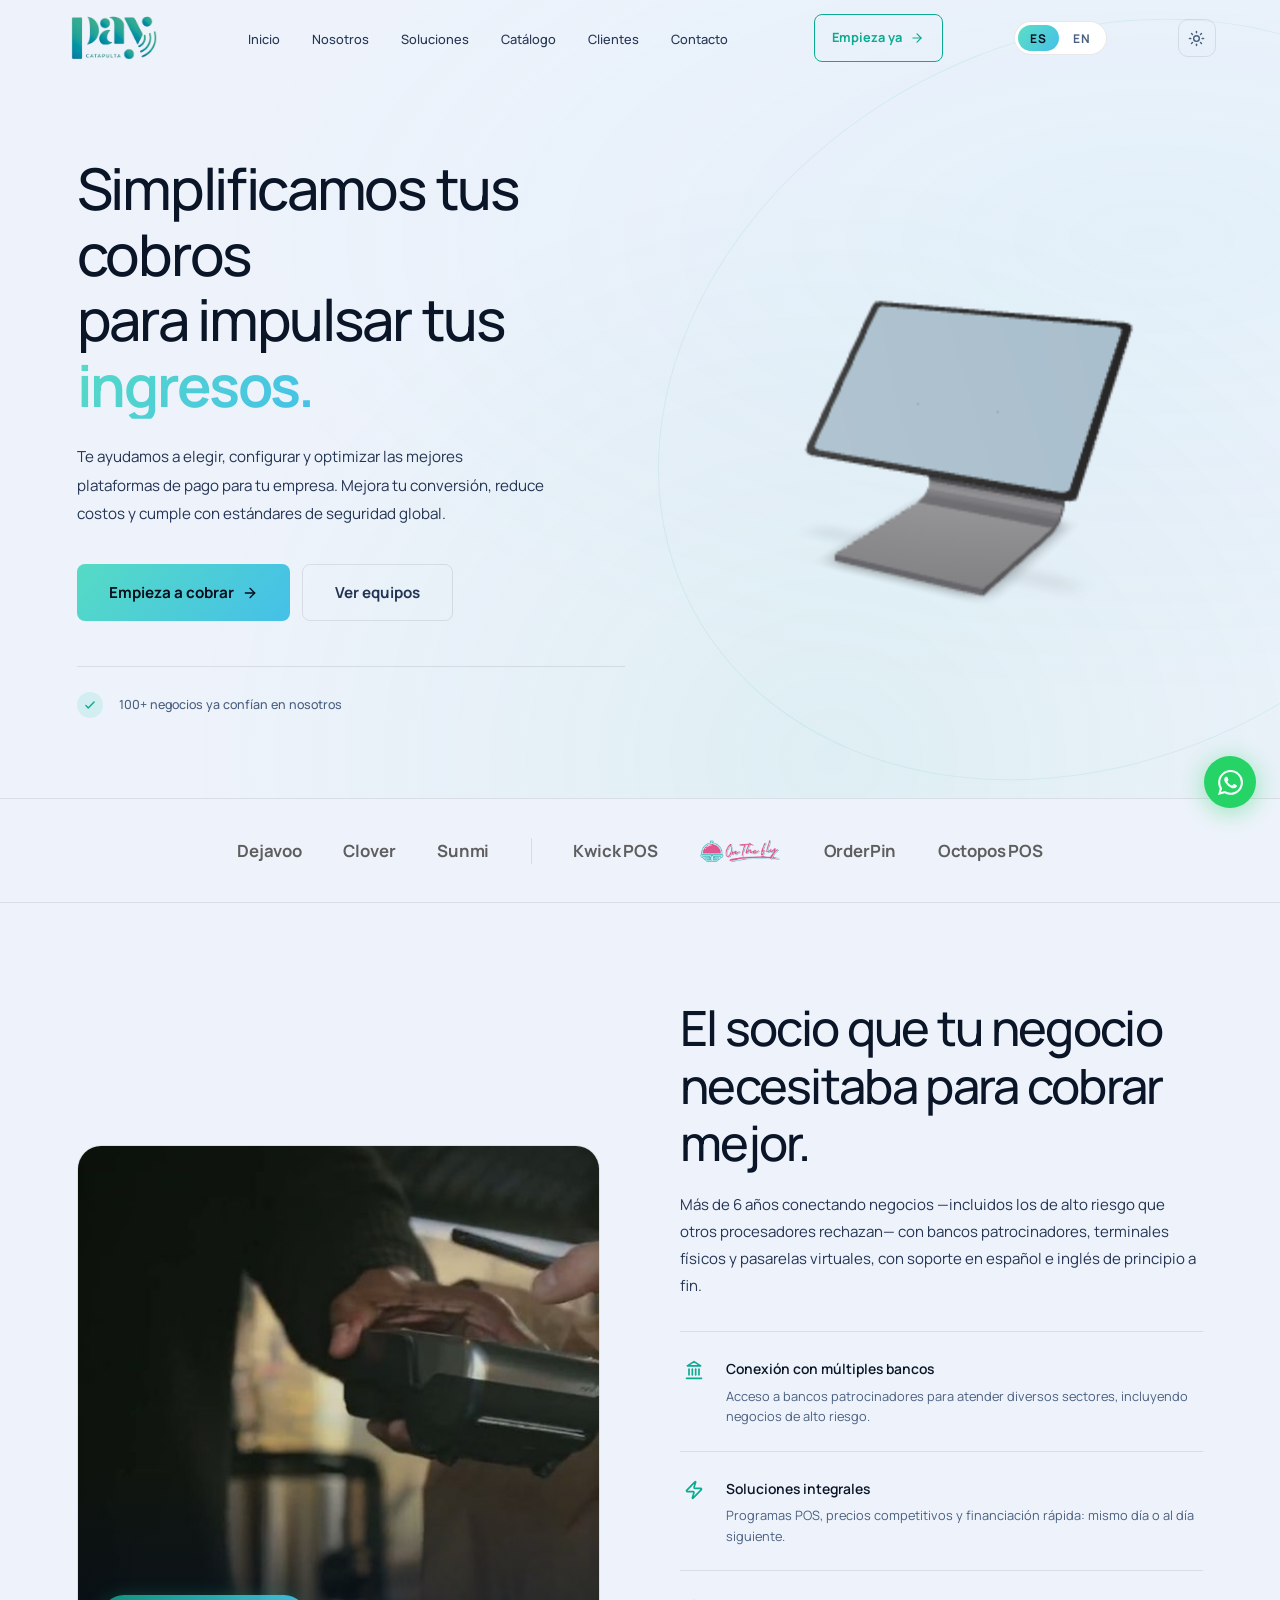
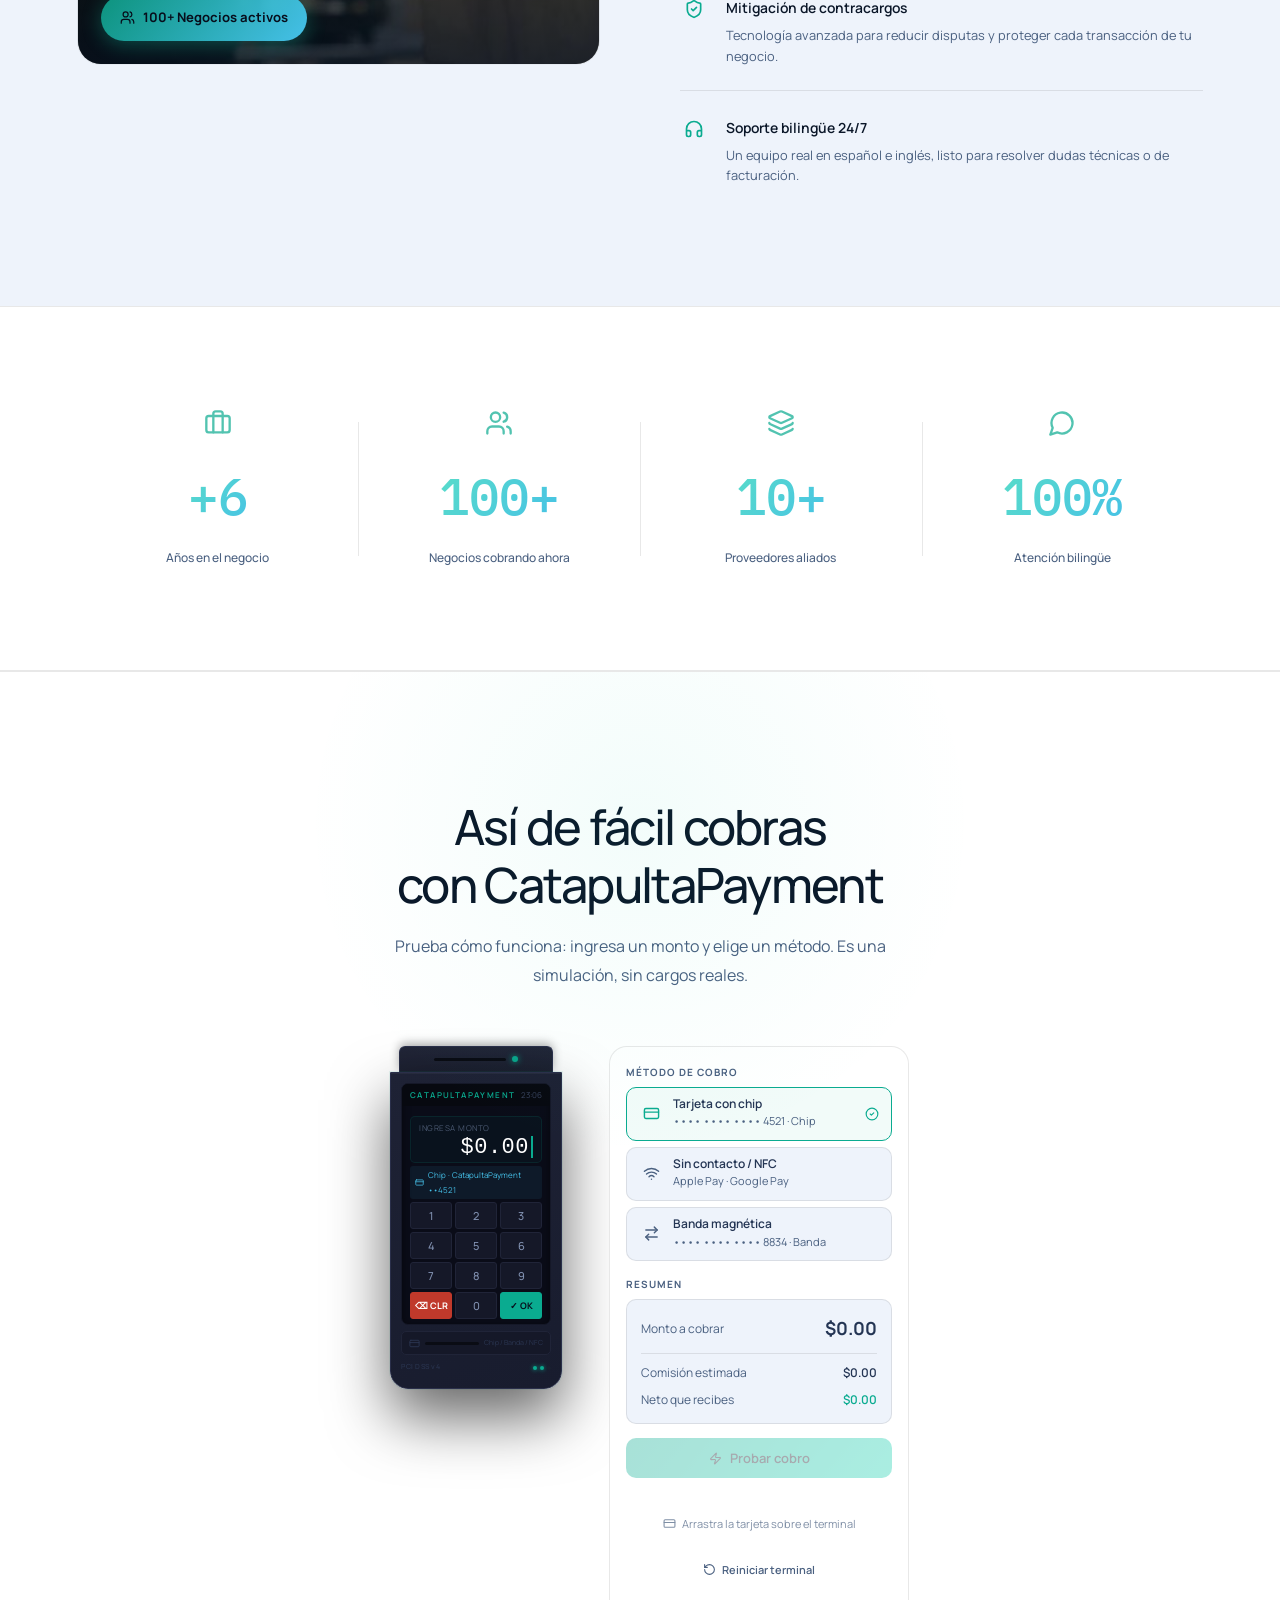
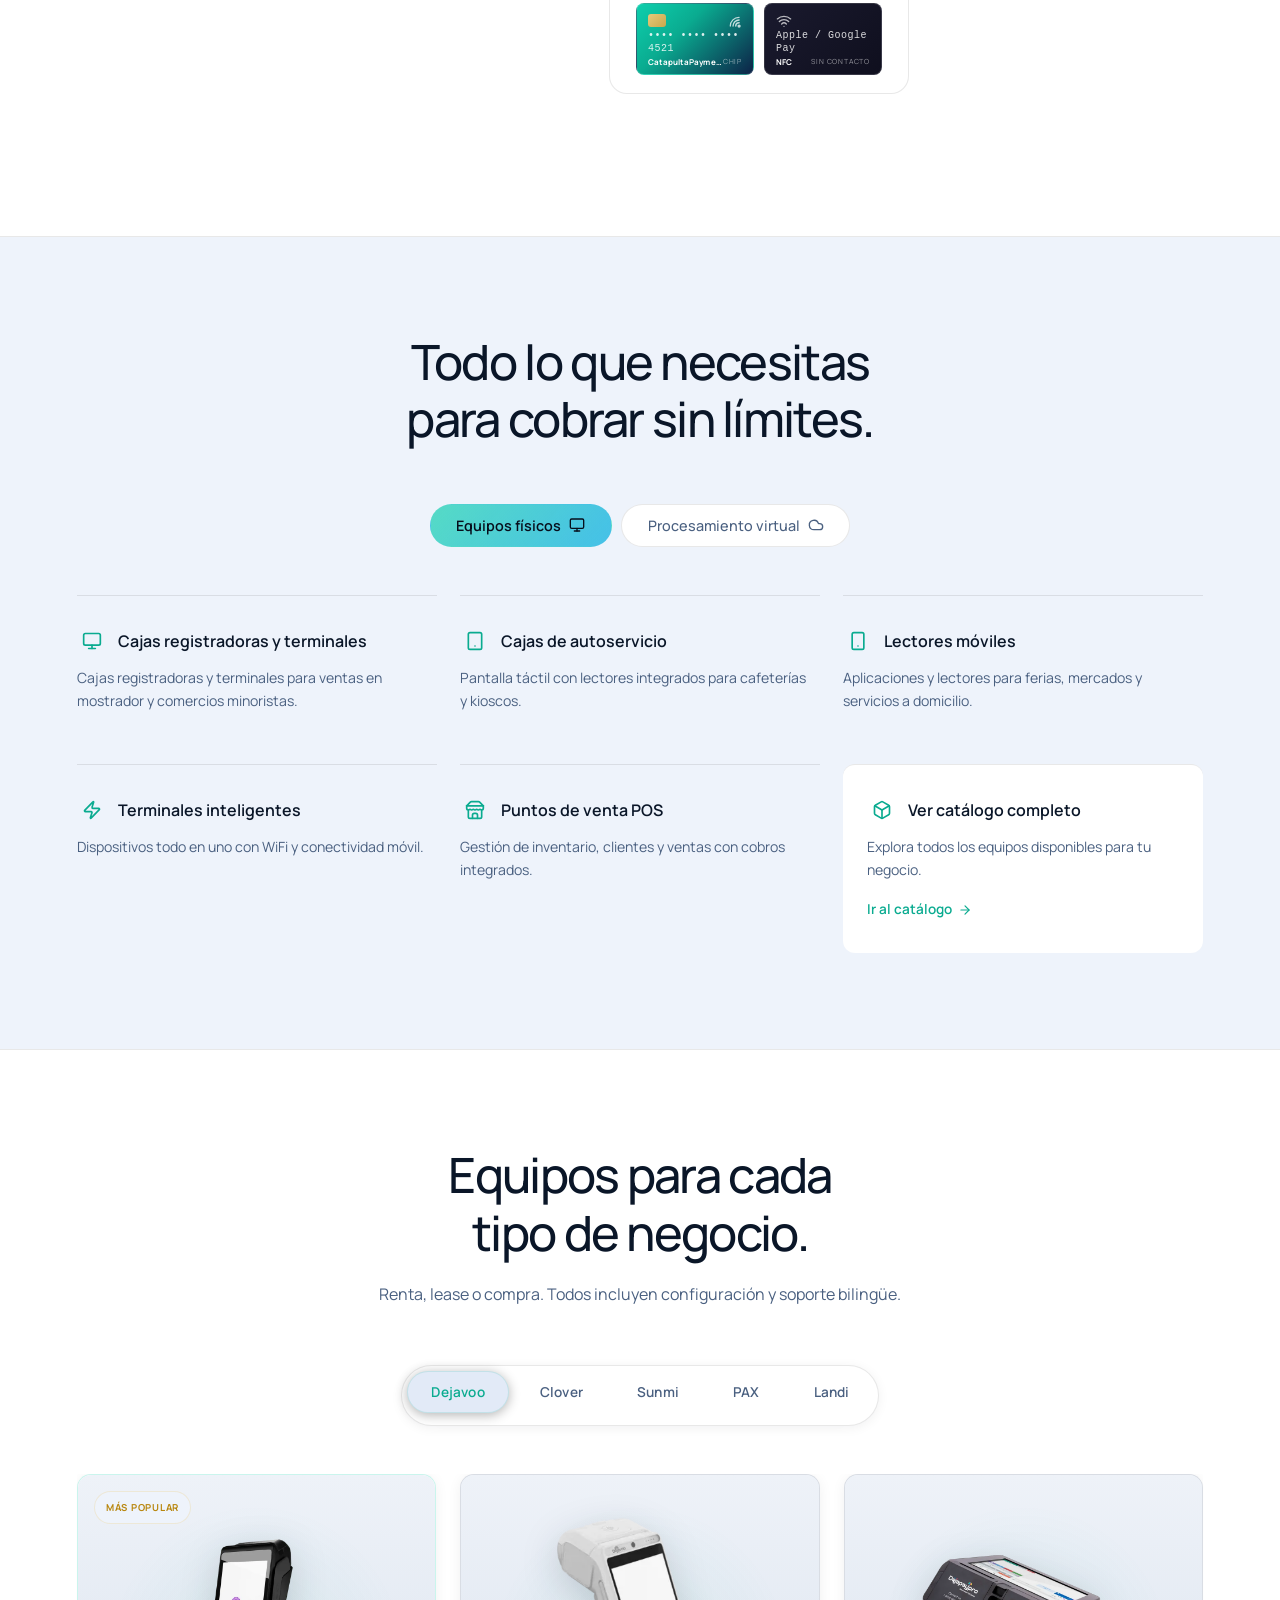
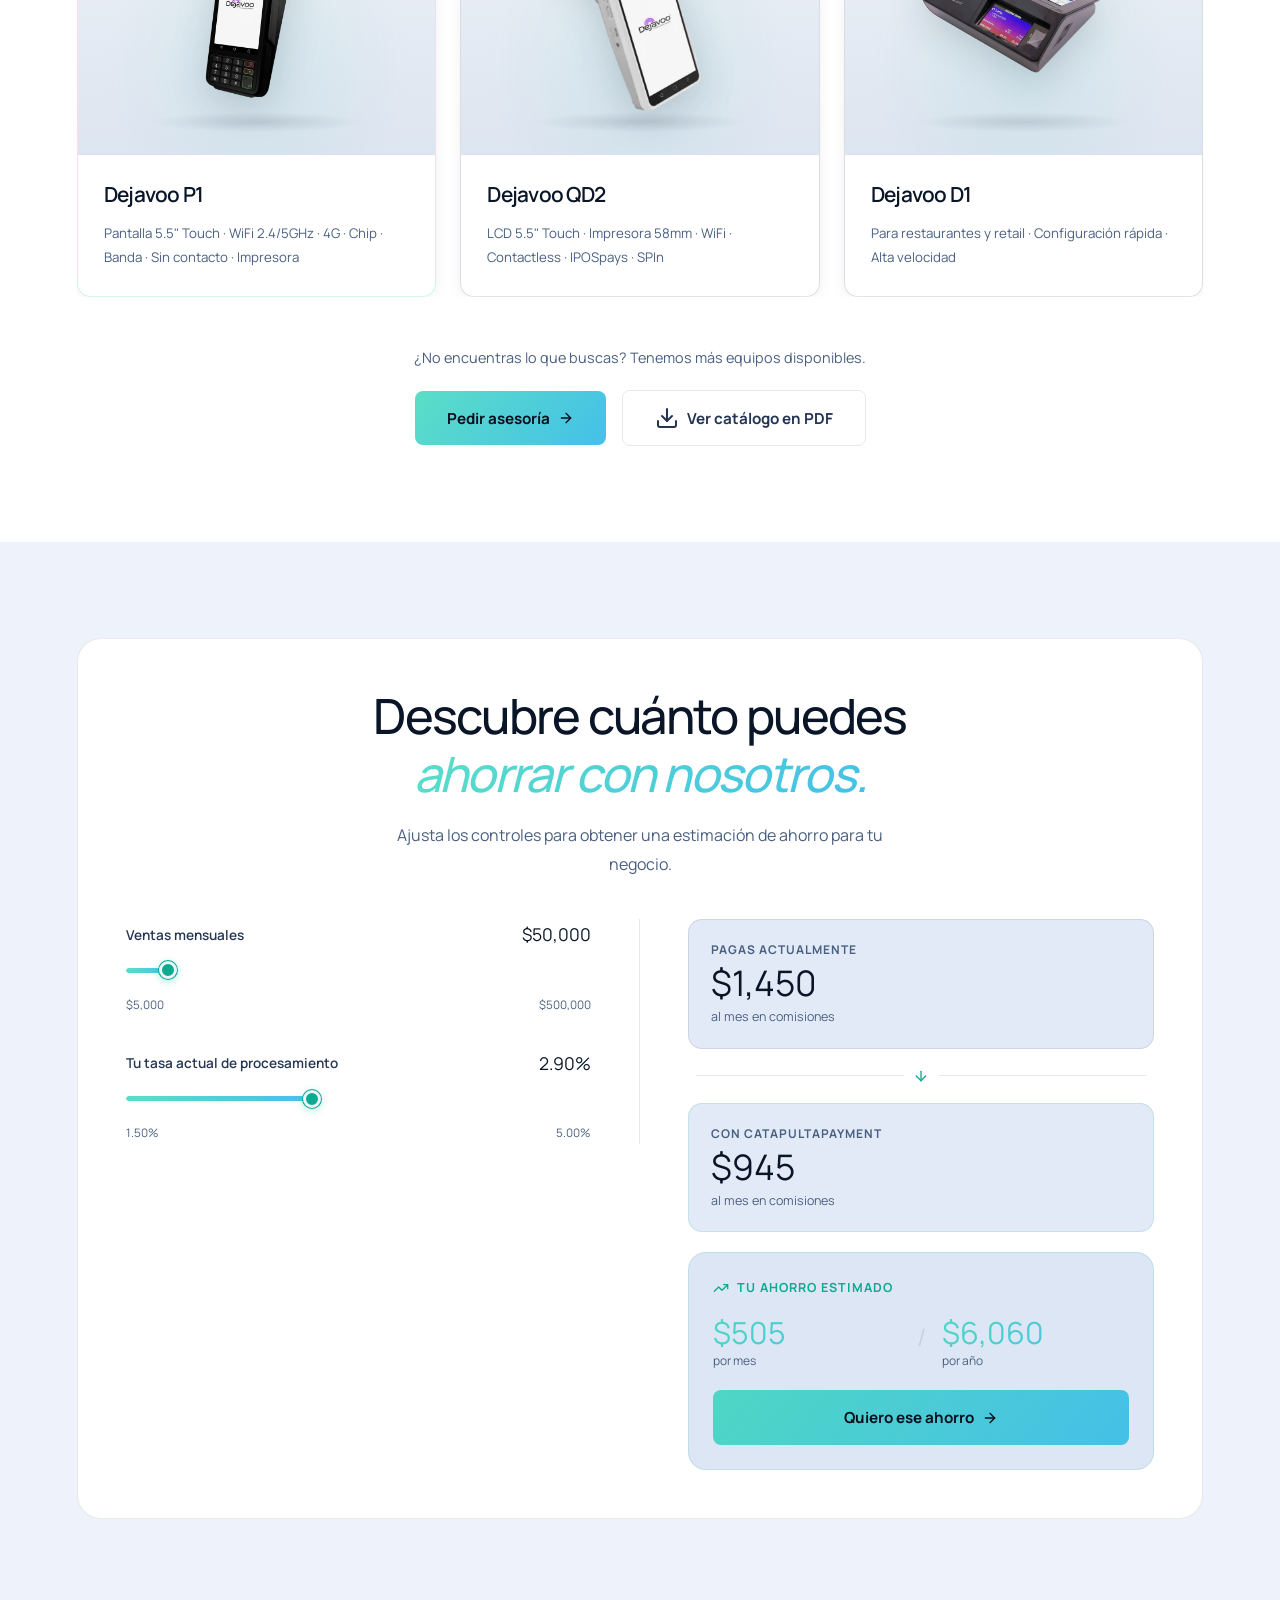
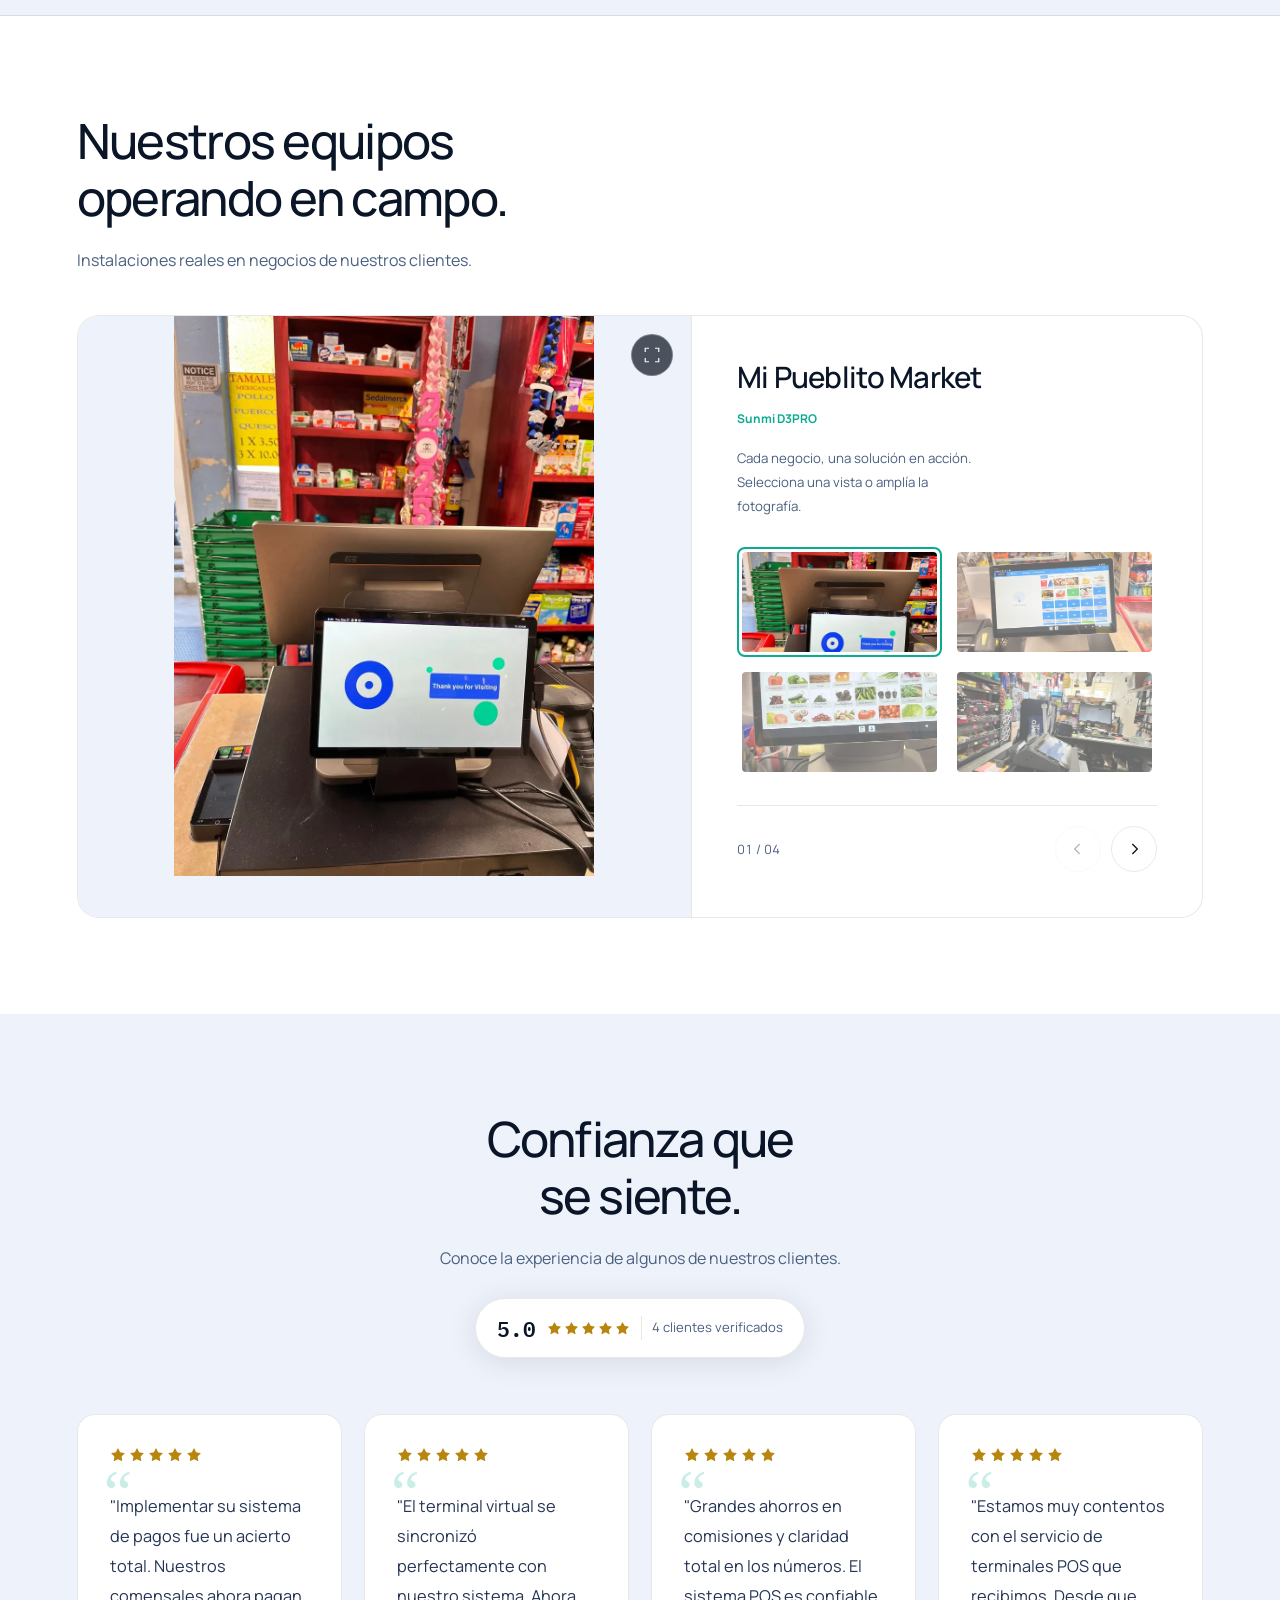
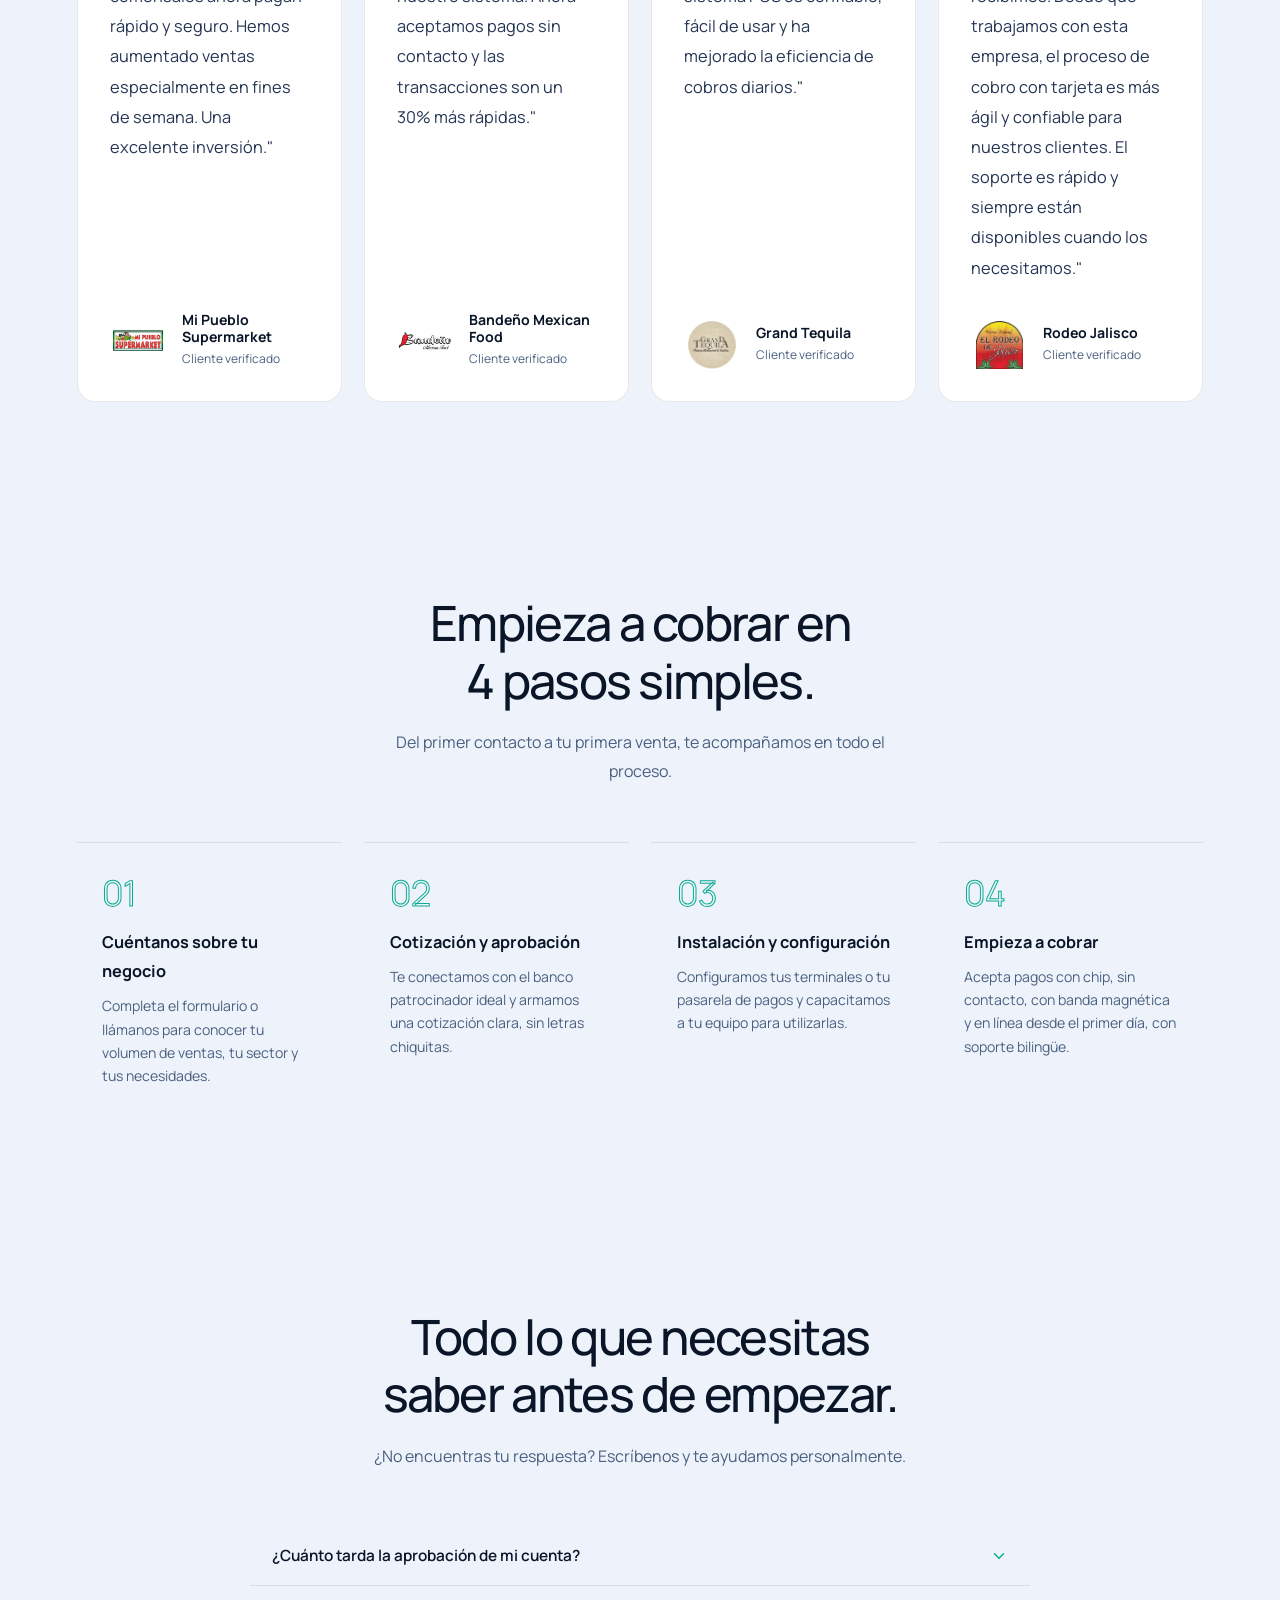
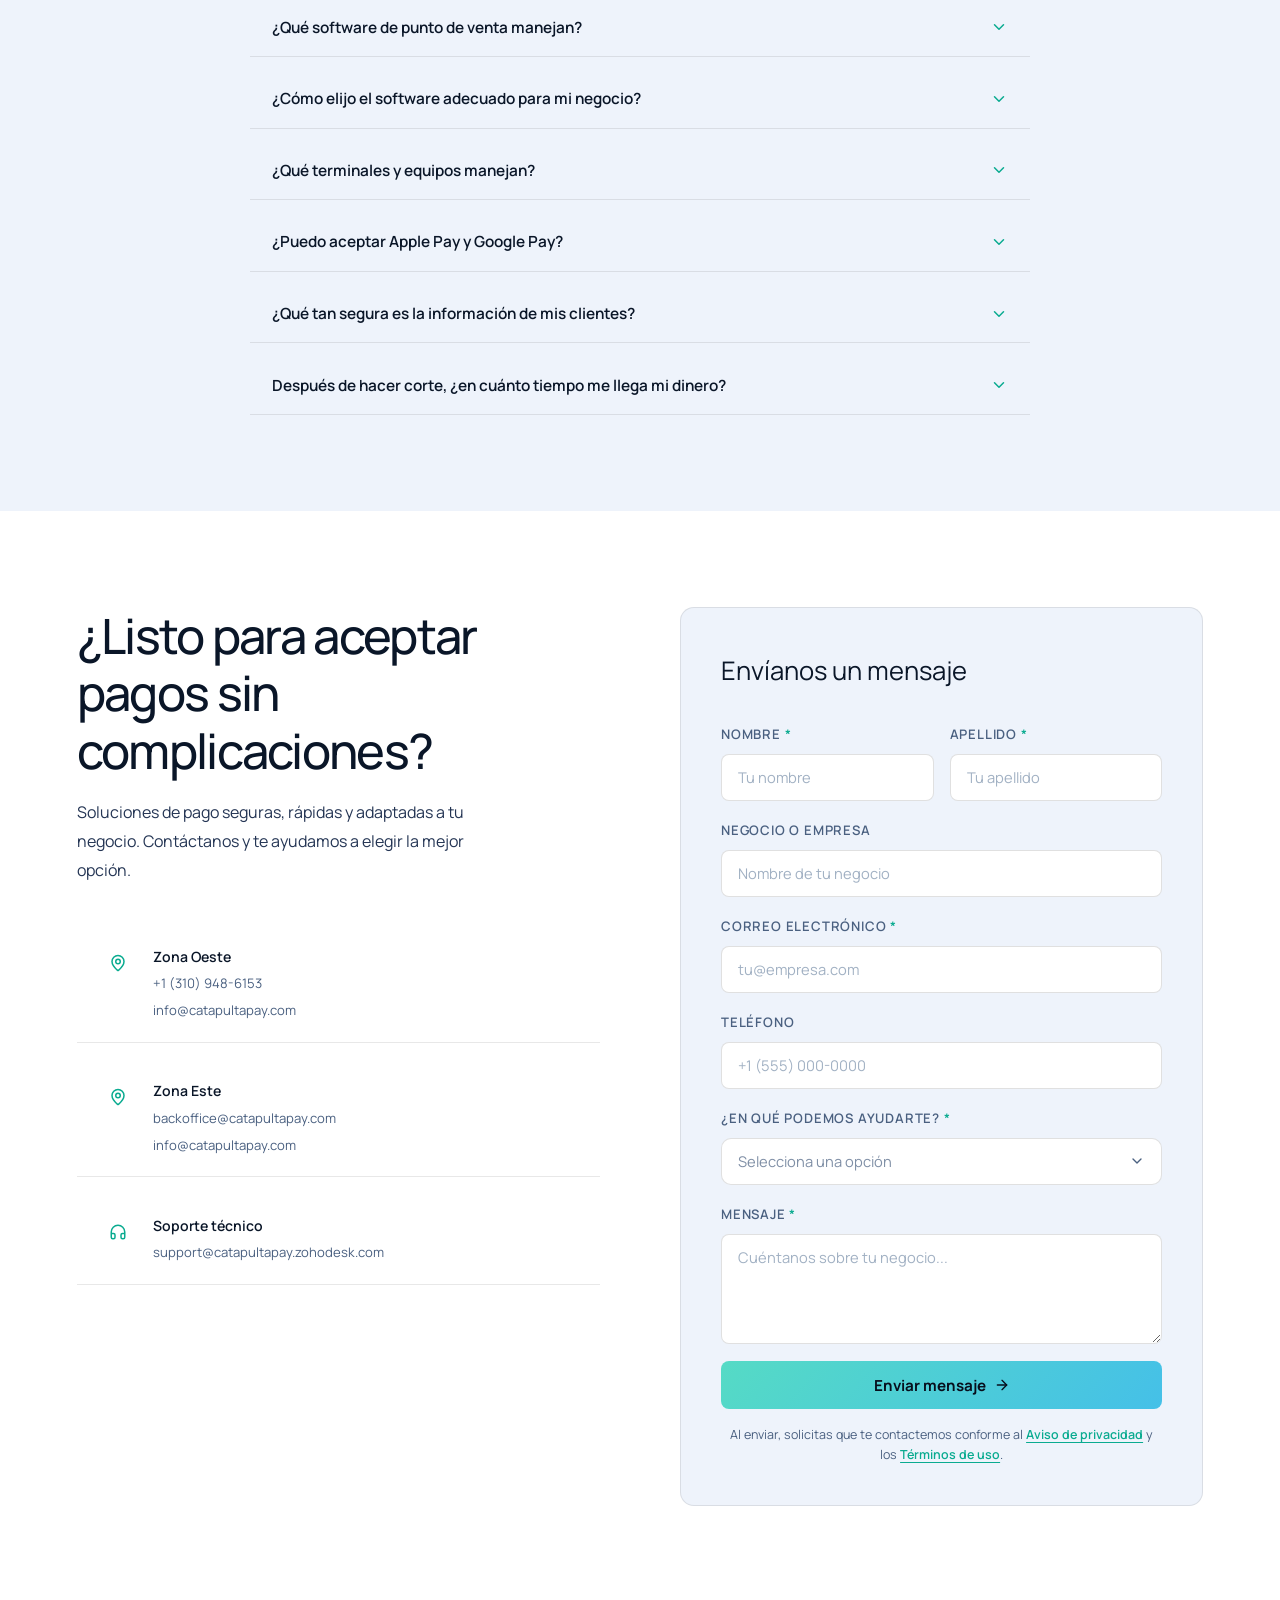
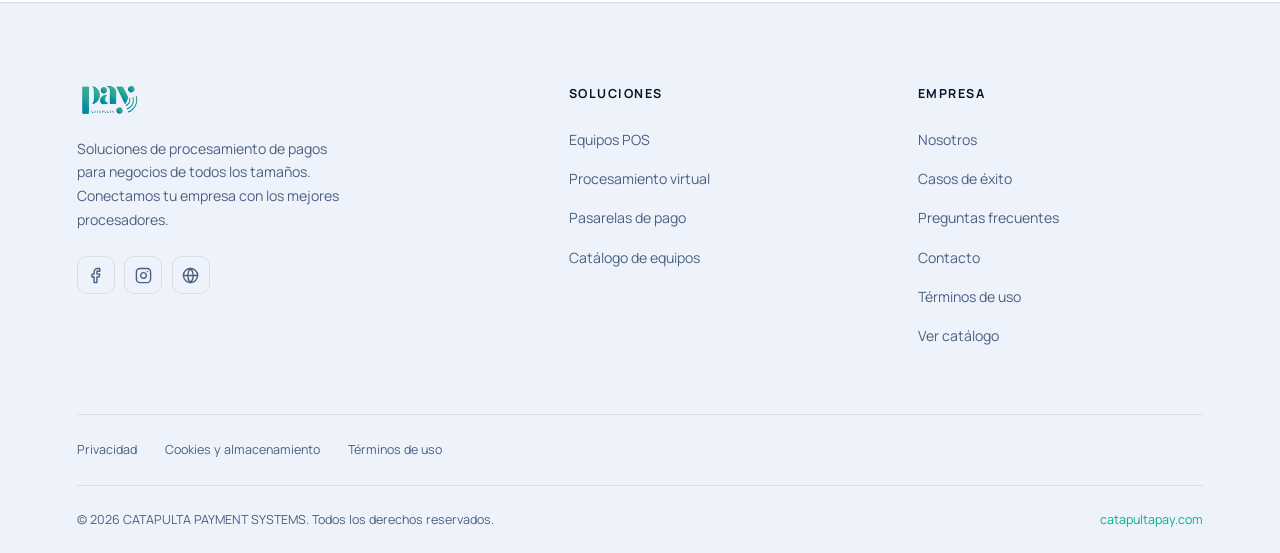
==== commit 5db3abde: "Mostrar logos de marca a color con animacion de entrada" ====
--- a/index.html
+++ b/index.html
@@ -43,11 +43,11 @@
 <link rel="manifest" href="manifest.json" />
   <link rel="preload" href="assets/fonts/design/manrope.woff2" as="font" type="font/woff2" crossorigin />
   <!-- Lucide Icons CDN -->
-<script src="/assets/js/icons.js?v=68" defer></script>
-<link rel="stylesheet" href="assets/css/terminal-icons.css?v=68" />
+<script src="/assets/js/icons.js?v=69" defer></script>
+<link rel="stylesheet" href="assets/css/terminal-icons.css?v=69" />
   <!-- Styles -->
-  <link rel="stylesheet" href="core.css?v=68" />
-  <link rel="stylesheet" href="page-state.css?v=68" />
+  <link rel="stylesheet" href="core.css?v=69" />
+  <link rel="stylesheet" href="page-state.css?v=69" />
 <link rel="preload" href="assets/icons/logo-site.webp" as="image" fetchpriority="high">
 
 <!-- Structured data -->
@@ -248,7 +248,7 @@
       <p class="loader-tagline" translate="no">Pagos simples. Negocios que crecen.</p>
     </div>
   </div>
-  <script src="loading.js?v=68"></script>
+  <script src="loading.js?v=69"></script>
 
   <!-- ── NAVBAR ── -->
   <nav id="nav" aria-label="Navegación principal">
@@ -1864,9 +1864,9 @@
        perezosa desde script.js (initHeroModel) para no competir por ancho de
        banda ni CPU con el contenido crítico durante la carga inicial. -->
   <!-- Formulario de contacto: envía a mail/send.php (SMTP propio vía IONOS) -->
-  <script src="runtime.js?v=68" defer></script>
-  <script src="script.js?v=68" defer></script>
-  <script src="/assets/js/custom-select.js?v=68" defer></script>
+  <script src="runtime.js?v=69" defer></script>
+  <script src="script.js?v=69" defer></script>
+  <script src="/assets/js/custom-select.js?v=69" defer></script>
   <a href="https://wa.me/13109486153?text=Hola%2C+me+interesa+CatapultaPayment"
    class="whatsapp-float" target="_blank" rel="noopener noreferrer" aria-label="WhatsApp" translate="no">
   <svg viewBox="0 0 24 24" xmlns="http://www.w3.org/2000/svg">
@@ -1880,8 +1880,8 @@
   </svg>
 </button>
 
-<script src="i18n.js?v=68" defer></script>
-<script src="design.js?v=68" defer></script>
+<script src="i18n.js?v=69" defer></script>
+<script src="design.js?v=69" defer></script>
 
 
 <script>
--- a/core.css
+++ b/core.css
@@ -620,6 +620,14 @@
 img.brand-mark {
   width: auto;
   object-fit: contain;
+  opacity: 1;
+  filter: none;
+  transition: transform 0.25s ease;
+}
+
+img.brand-mark:hover {
+  filter: none;
+  transform: translateY(-2px) scale(1.04);
 }
 
 .brand-sep {
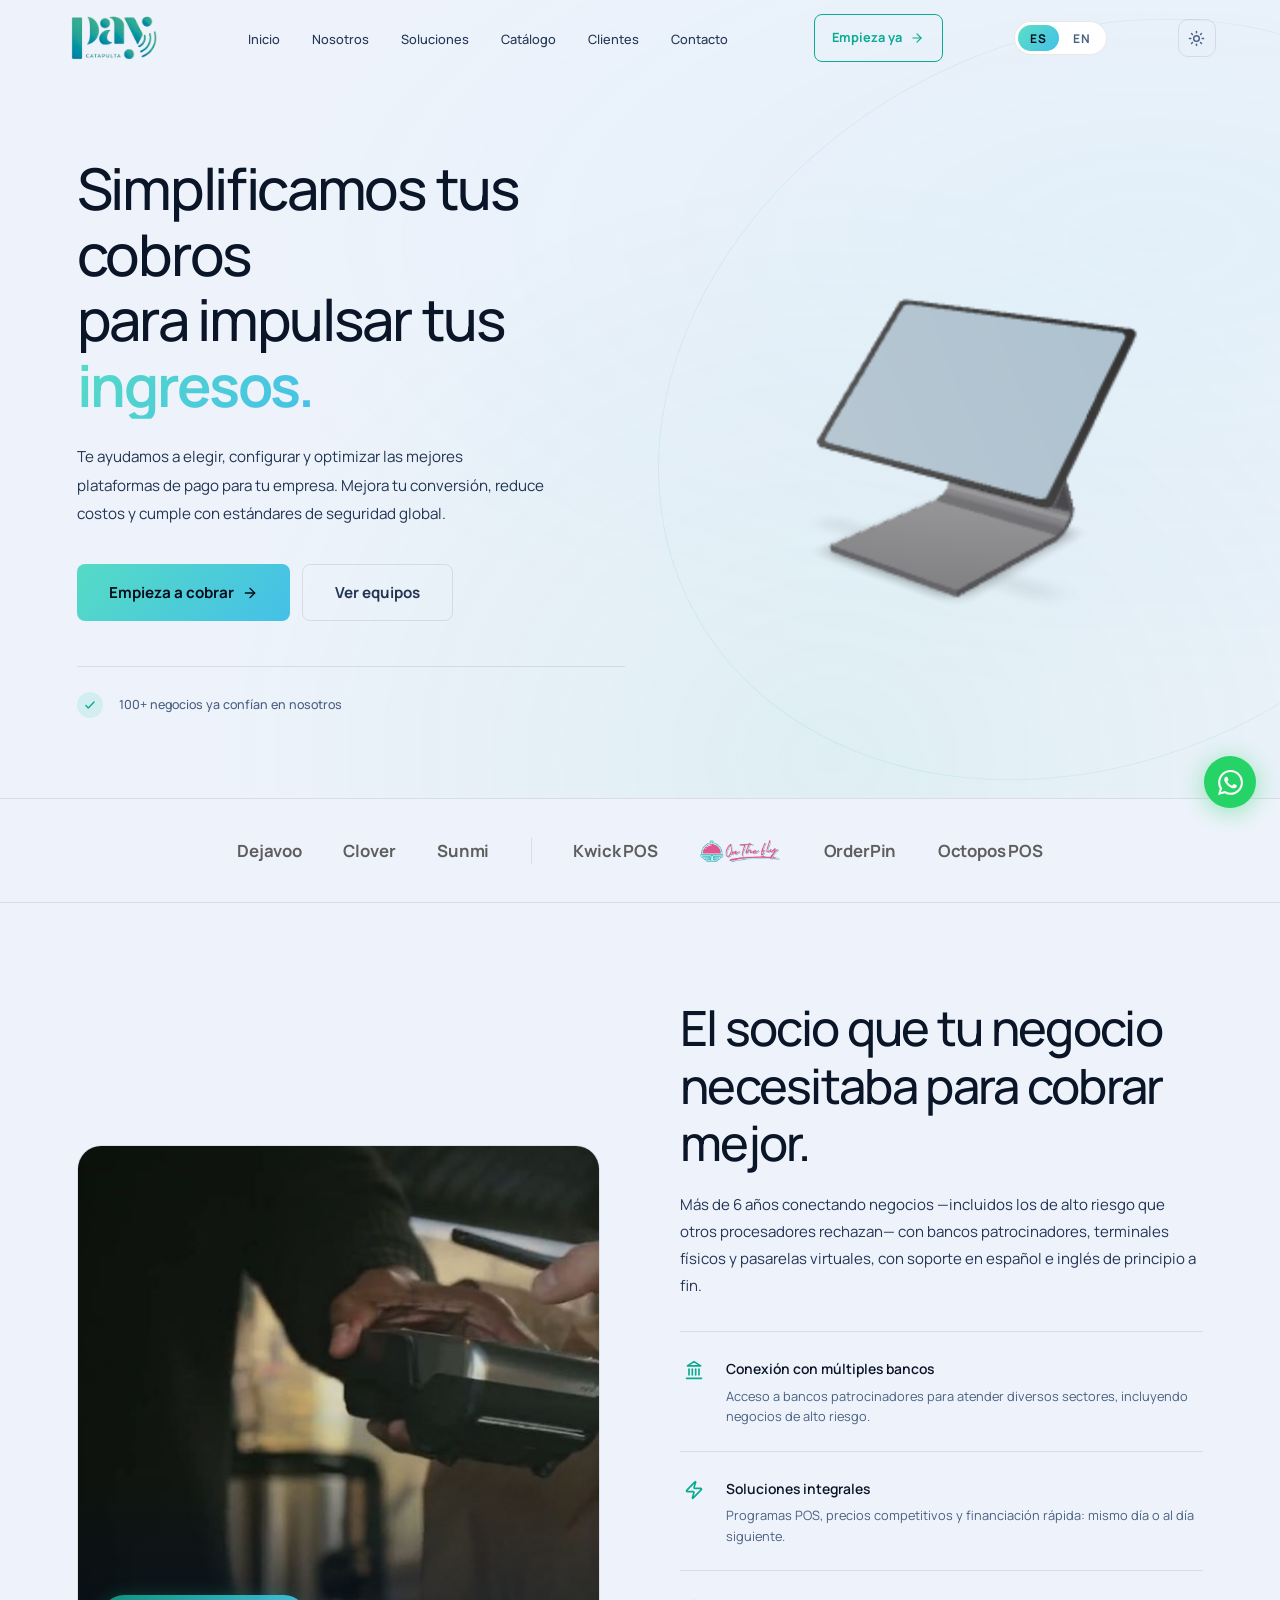
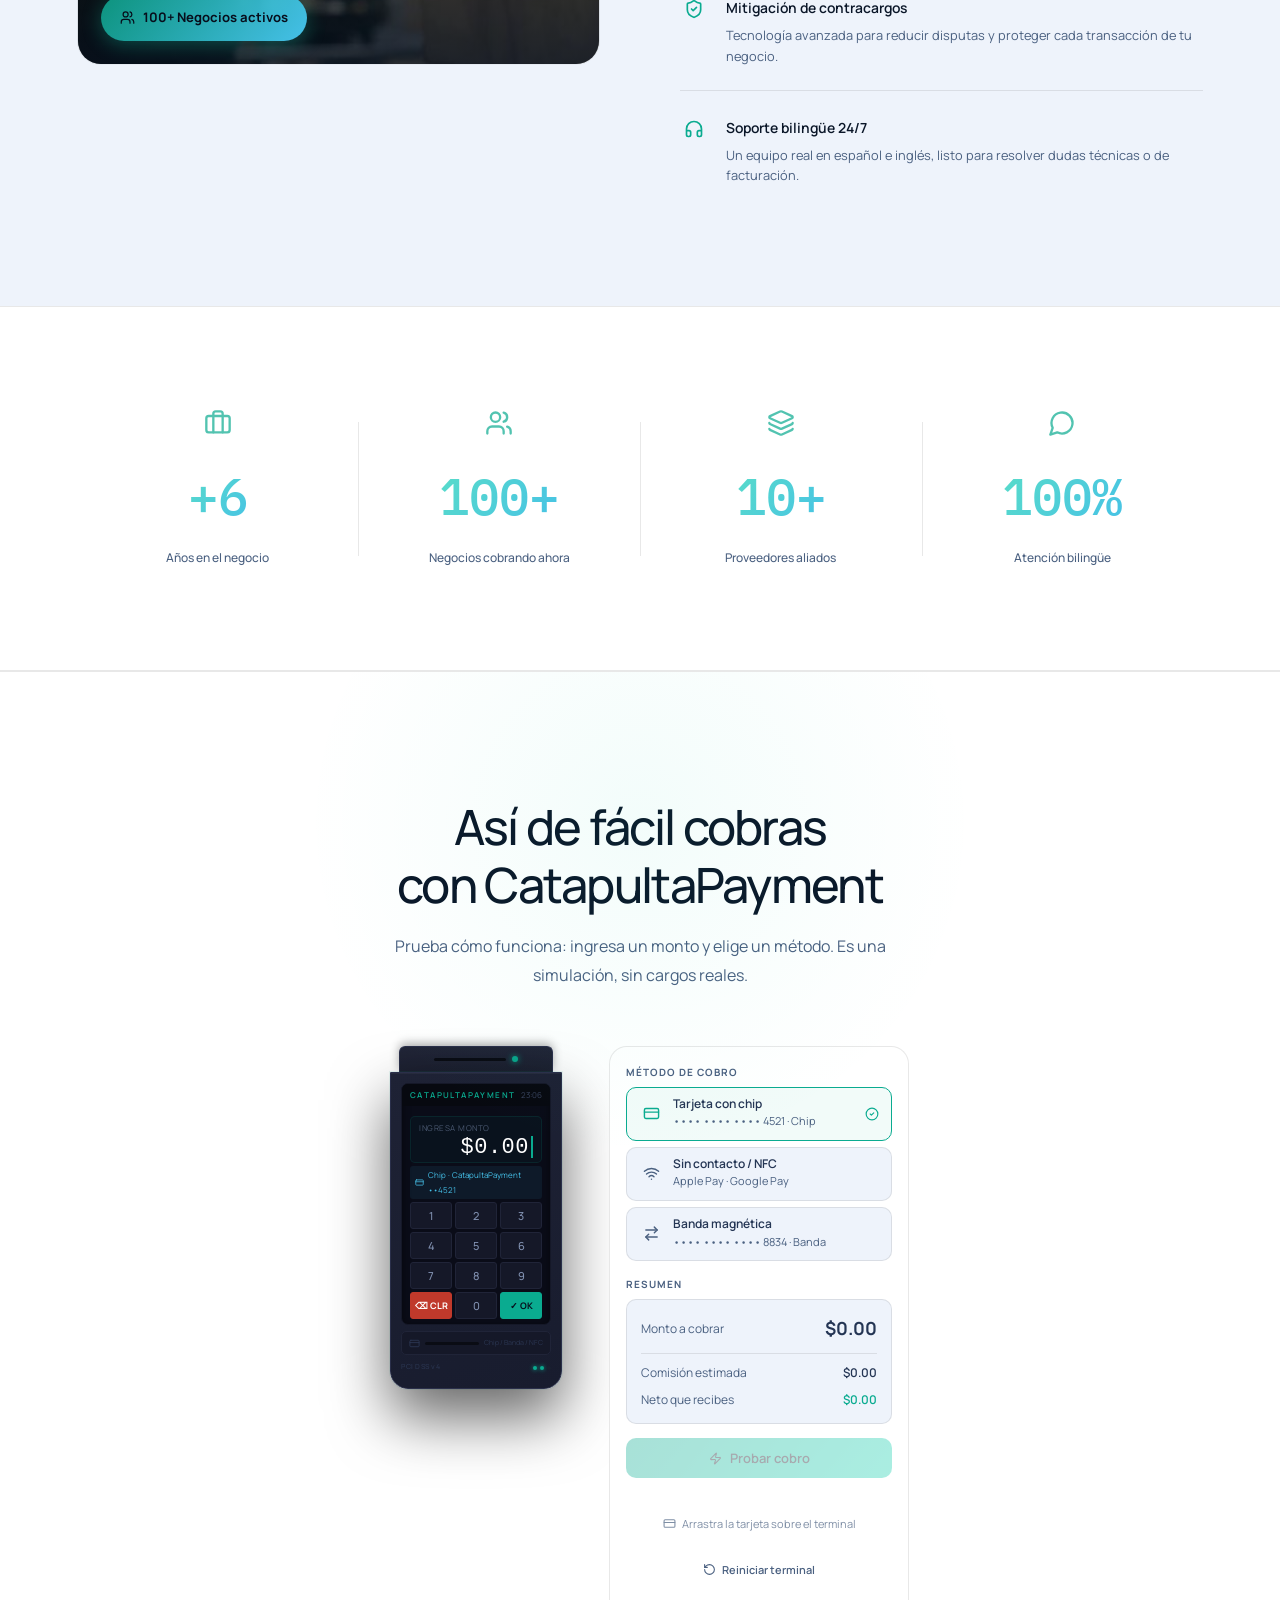
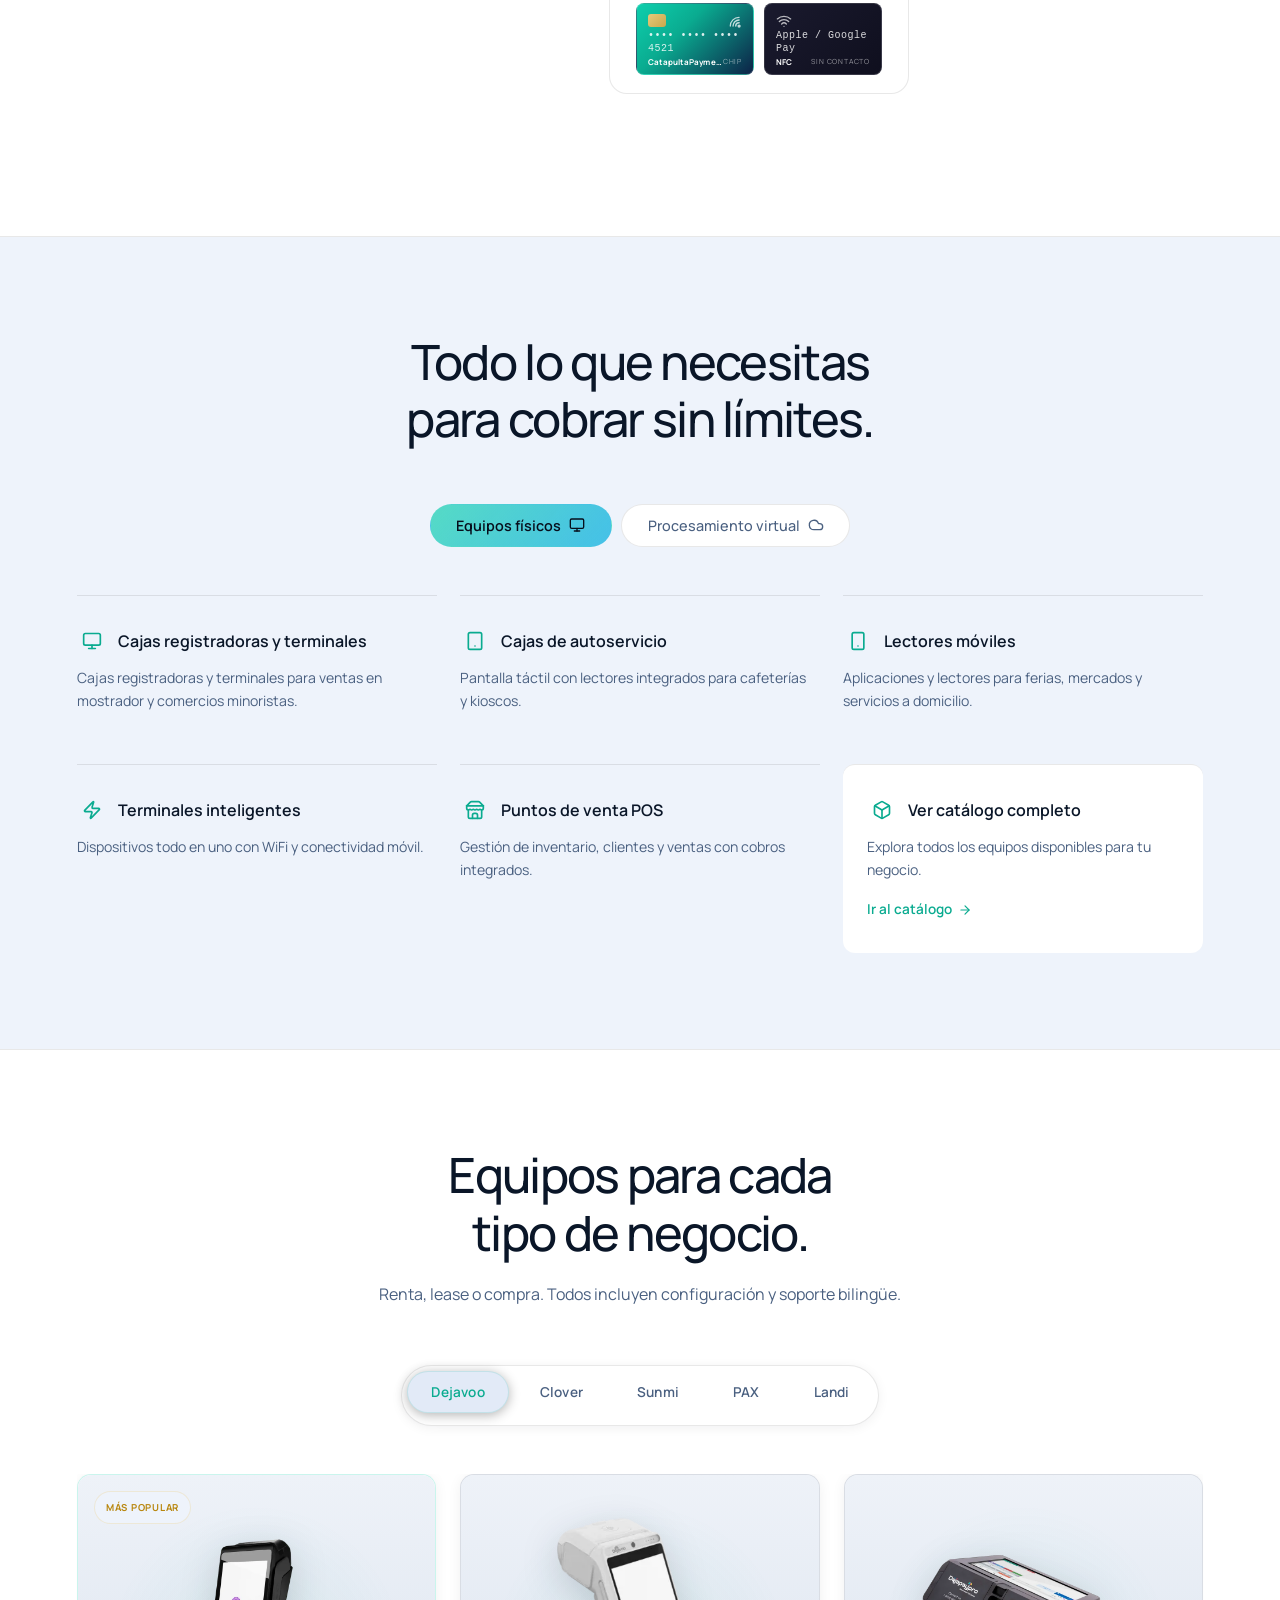
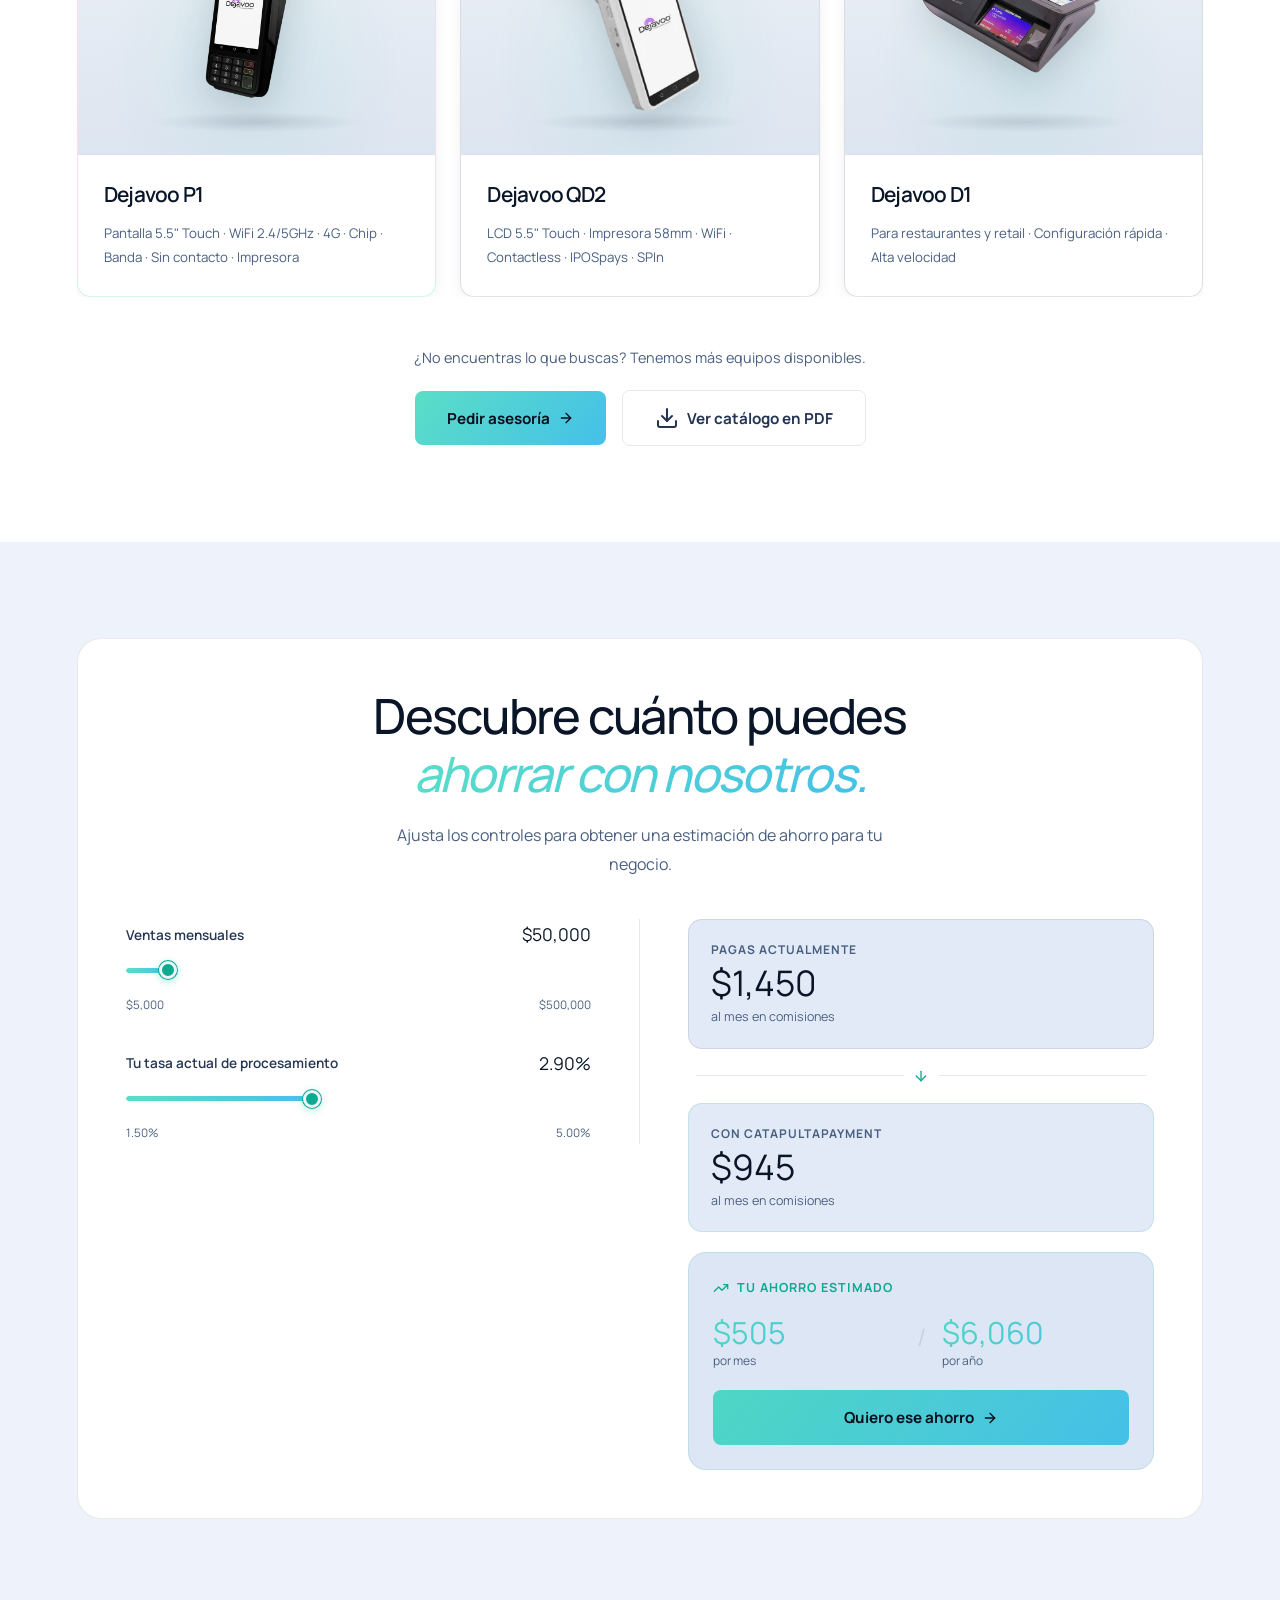
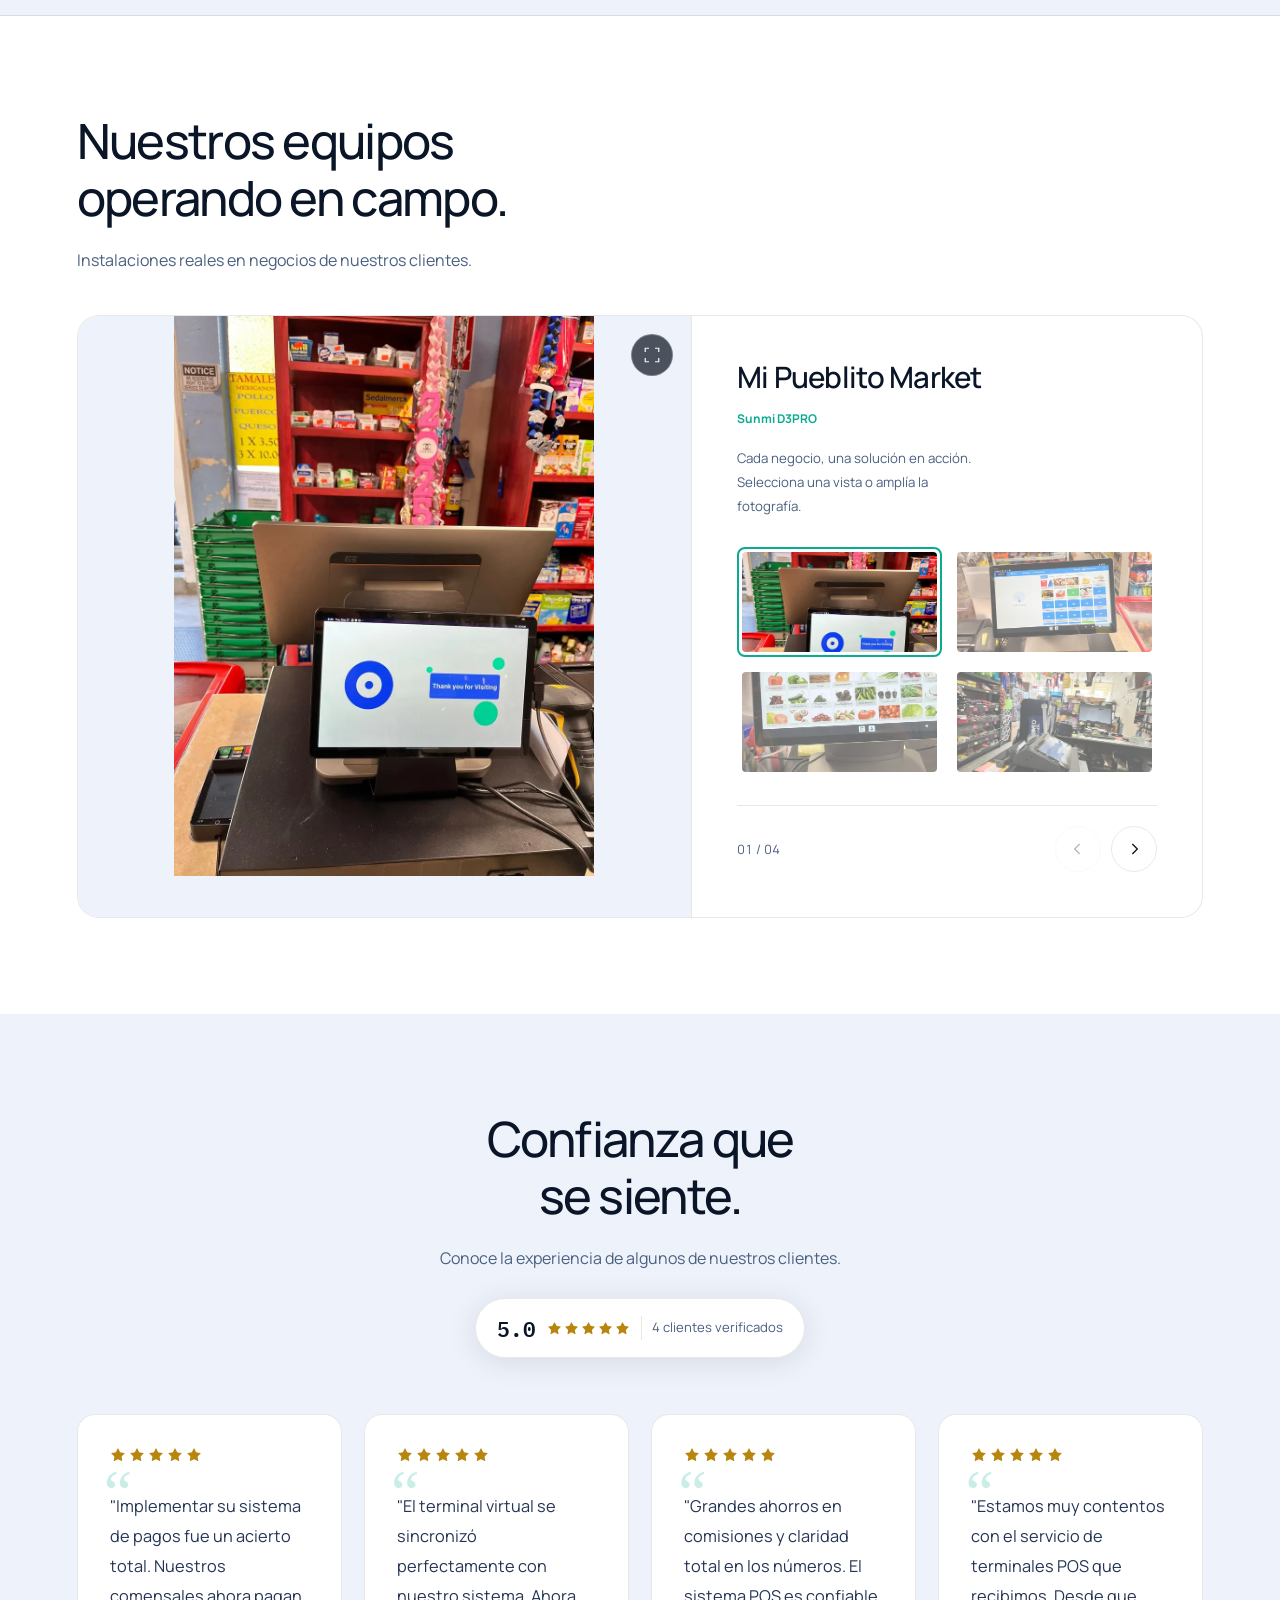
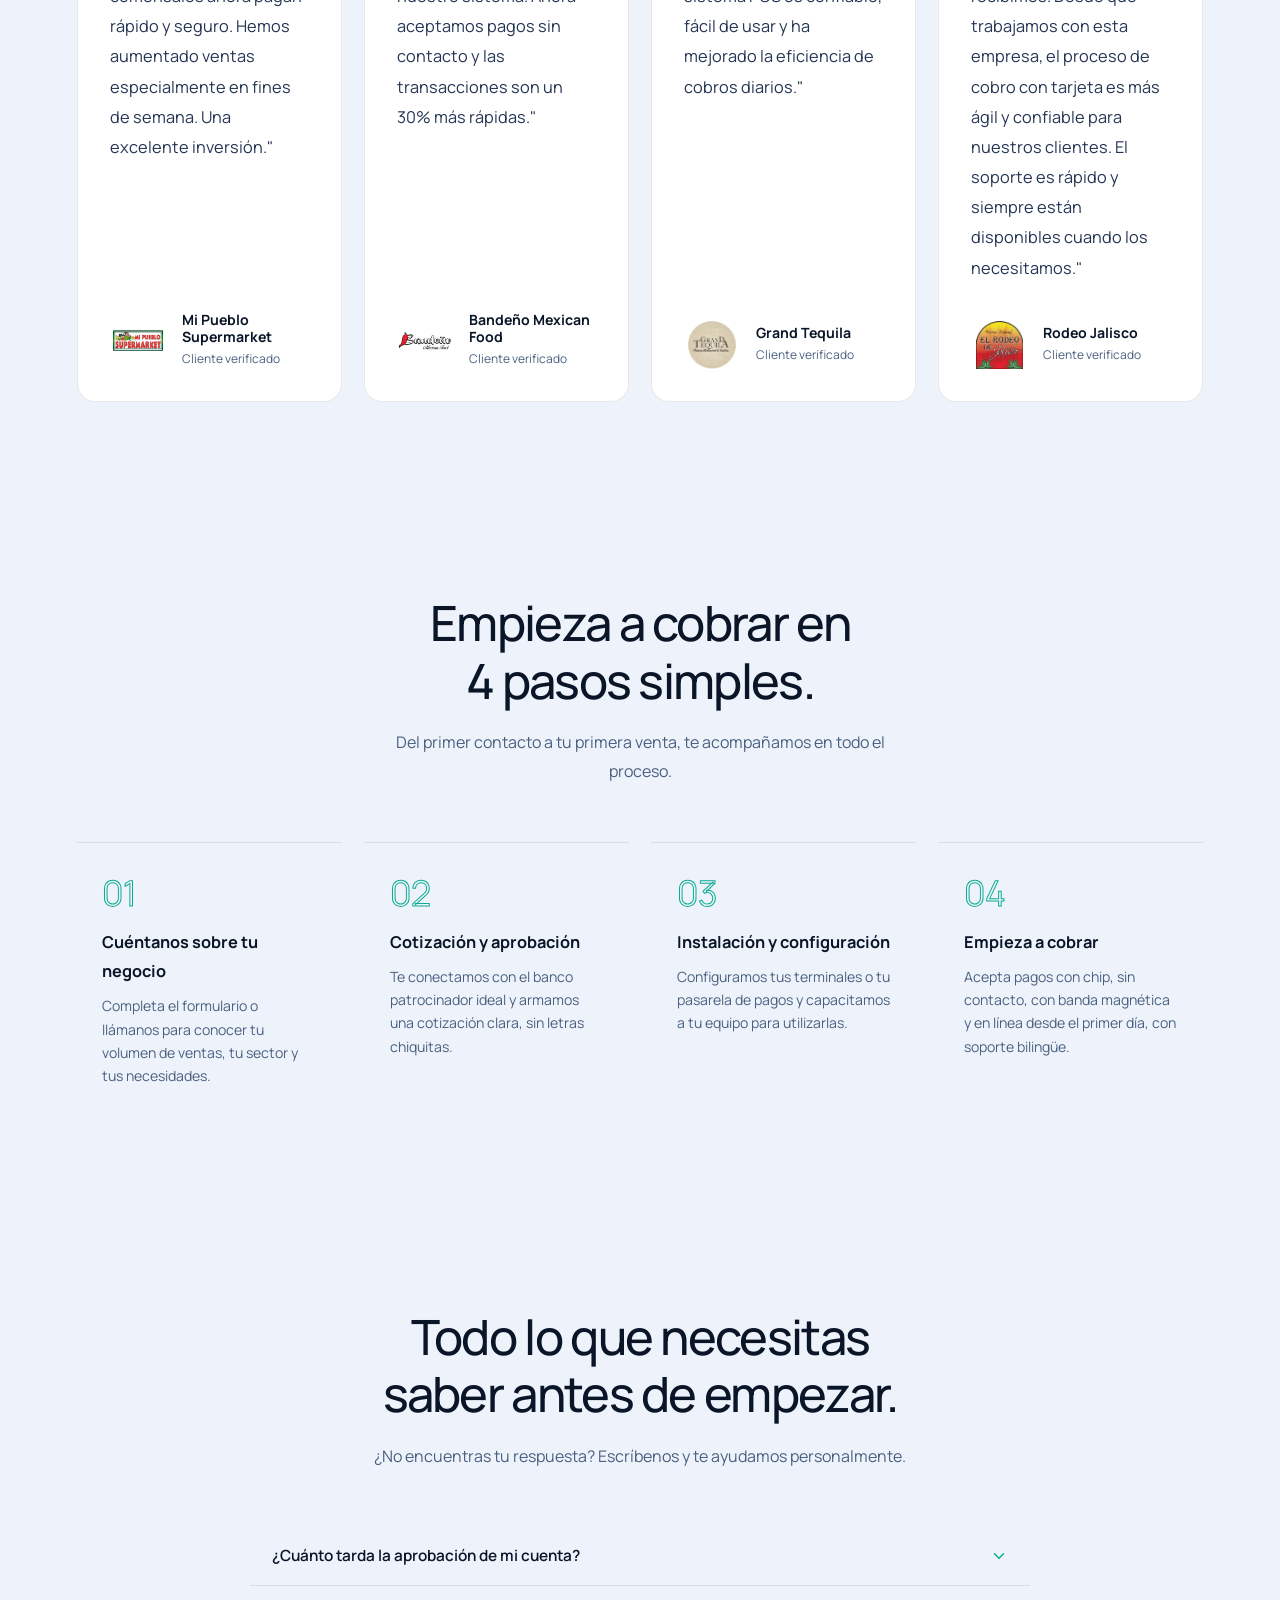
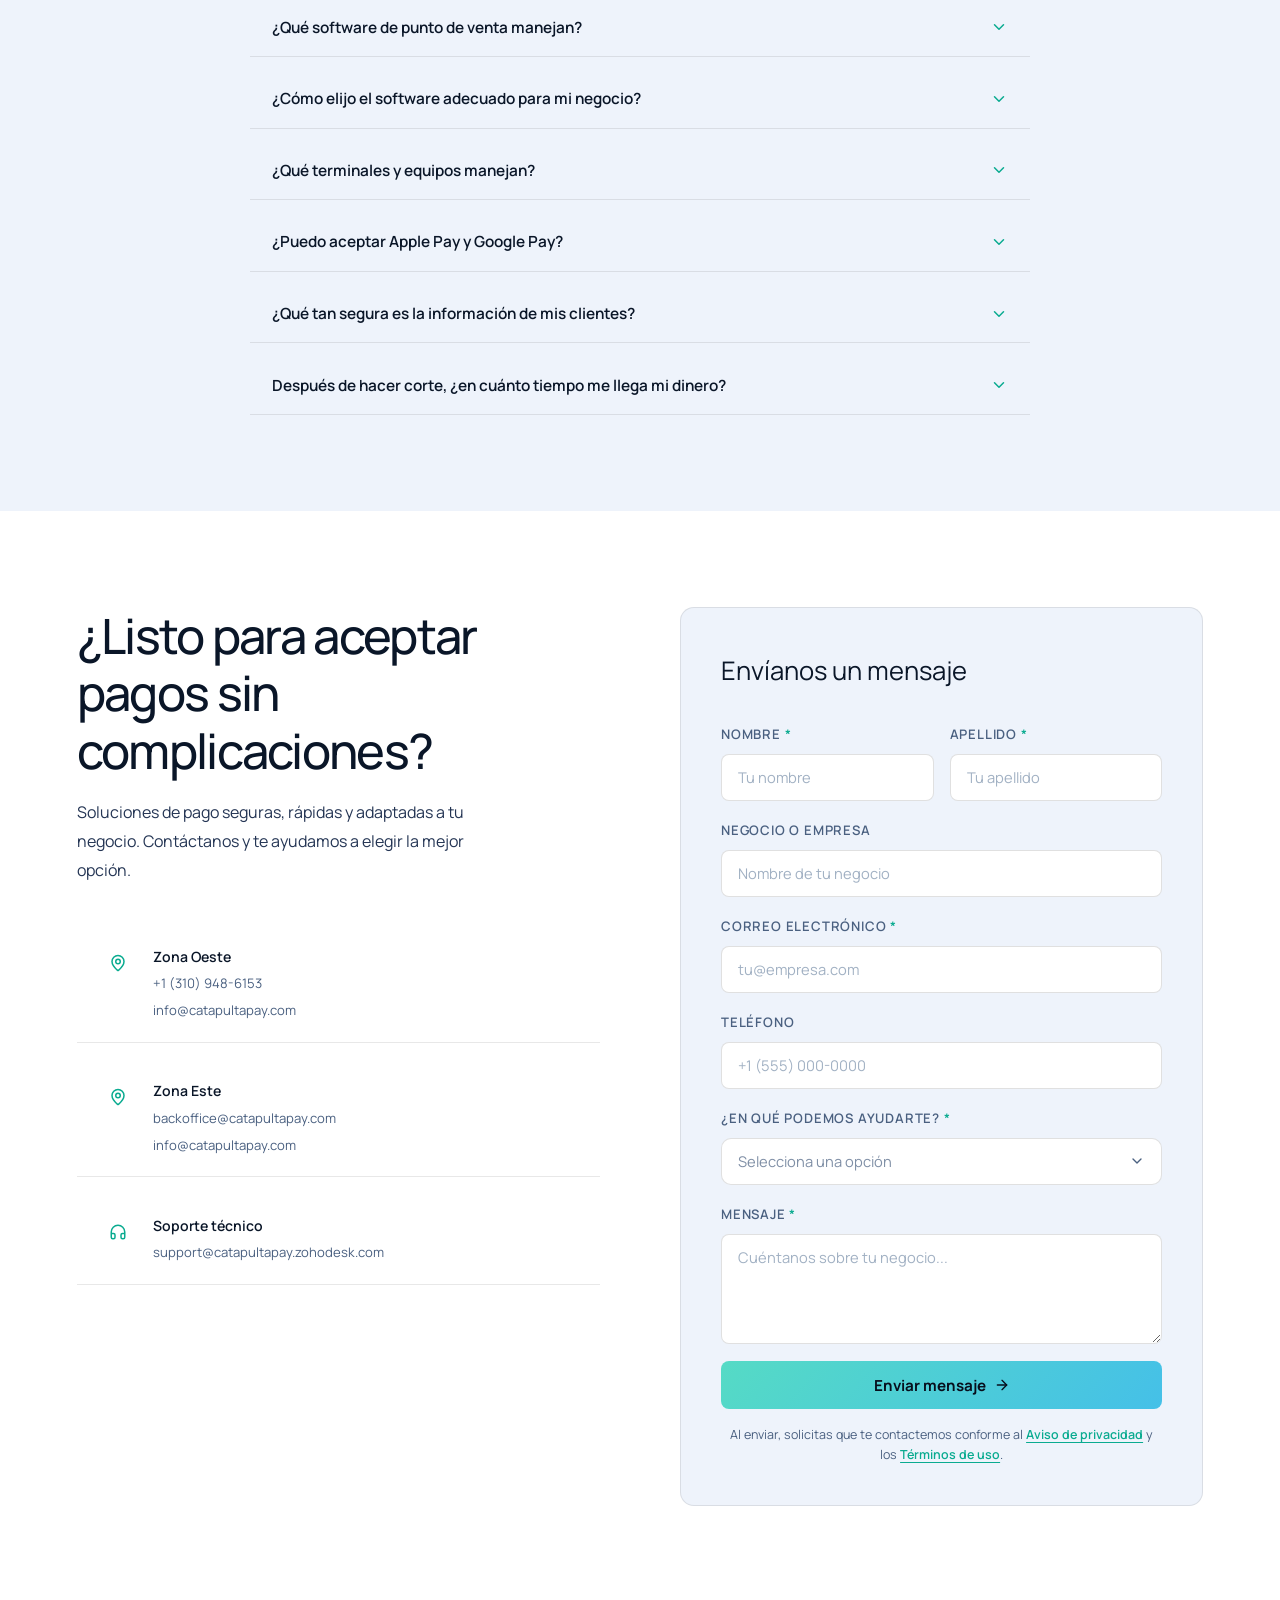
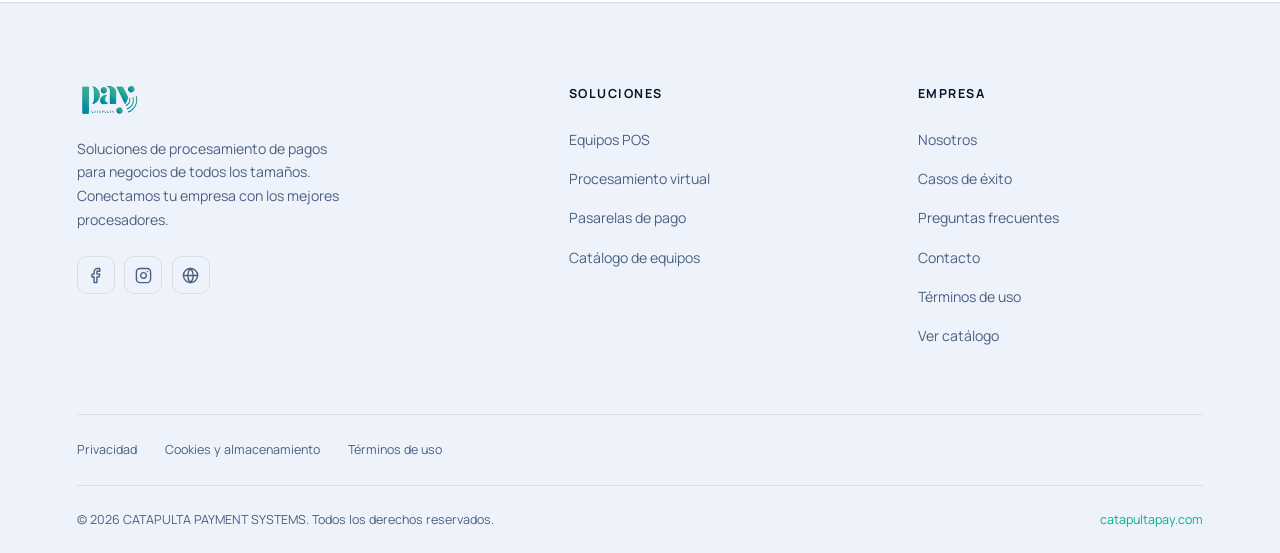
==== commit 8501cd3c: "Quitar el enlace de salto al contenido principal" ====
--- a/index.html
+++ b/index.html
@@ -43,11 +43,11 @@
 <link rel="manifest" href="manifest.json" />
   <link rel="preload" href="assets/fonts/design/manrope.woff2" as="font" type="font/woff2" crossorigin />
   <!-- Lucide Icons CDN -->
-<script src="/assets/js/icons.js?v=69" defer></script>
-<link rel="stylesheet" href="assets/css/terminal-icons.css?v=69" />
+<script src="/assets/js/icons.js?v=70" defer></script>
+<link rel="stylesheet" href="assets/css/terminal-icons.css?v=70" />
   <!-- Styles -->
-  <link rel="stylesheet" href="core.css?v=69" />
-  <link rel="stylesheet" href="page-state.css?v=69" />
+  <link rel="stylesheet" href="core.css?v=70" />
+  <link rel="stylesheet" href="page-state.css?v=70" />
 <link rel="preload" href="assets/icons/logo-site.webp" as="image" fetchpriority="high">
 
 <!-- Structured data -->
@@ -220,7 +220,6 @@
 
 </head>
 <body>
-  <a class="skip-link" href="#main" translate="no">Saltar al contenido principal</a>
   <audio id="brandAudio" src="/assets/audio/catapultapayment-signature.mp3" preload="none" aria-hidden="true"></audio>
   <div class="site-loader" id="siteLoader" hidden>
     <div class="loader-content">
@@ -248,7 +247,7 @@
       <p class="loader-tagline" translate="no">Pagos simples. Negocios que crecen.</p>
     </div>
   </div>
-  <script src="loading.js?v=69"></script>
+  <script src="loading.js?v=70"></script>
 
   <!-- ── NAVBAR ── -->
   <nav id="nav" aria-label="Navegación principal">
@@ -1864,9 +1863,9 @@
        perezosa desde script.js (initHeroModel) para no competir por ancho de
        banda ni CPU con el contenido crítico durante la carga inicial. -->
   <!-- Formulario de contacto: envía a mail/send.php (SMTP propio vía IONOS) -->
-  <script src="runtime.js?v=69" defer></script>
-  <script src="script.js?v=69" defer></script>
-  <script src="/assets/js/custom-select.js?v=69" defer></script>
+  <script src="runtime.js?v=70" defer></script>
+  <script src="script.js?v=70" defer></script>
+  <script src="/assets/js/custom-select.js?v=70" defer></script>
   <a href="https://wa.me/13109486153?text=Hola%2C+me+interesa+CatapultaPayment"
    class="whatsapp-float" target="_blank" rel="noopener noreferrer" aria-label="WhatsApp" translate="no">
   <svg viewBox="0 0 24 24" xmlns="http://www.w3.org/2000/svg">
@@ -1880,8 +1879,8 @@
   </svg>
 </button>
 
-<script src="i18n.js?v=69" defer></script>
-<script src="design.js?v=69" defer></script>
+<script src="i18n.js?v=70" defer></script>
+<script src="design.js?v=70" defer></script>
 
 
 <script>
--- a/core.css
+++ b/core.css
@@ -98,24 +98,6 @@
   -webkit-background-clip: text;
   -webkit-text-fill-color: transparent;
   background-clip: text;
-}
-
-.skip-link {
-  position: absolute;
-  top: -100%;
-  left: 1rem;
-  z-index: 10001;
-  padding: 0.85rem 1.4rem;
-  background: var(--color-teal);
-  color: #07140f;
-  font-weight: 700;
-  font-size: 0.9rem;
-  border-radius: var(--radius-sm);
-  transition: top 0.2s ease;
-}
-
-.skip-link:focus {
-  top: 1rem;
 }
 
 .sr-only {
